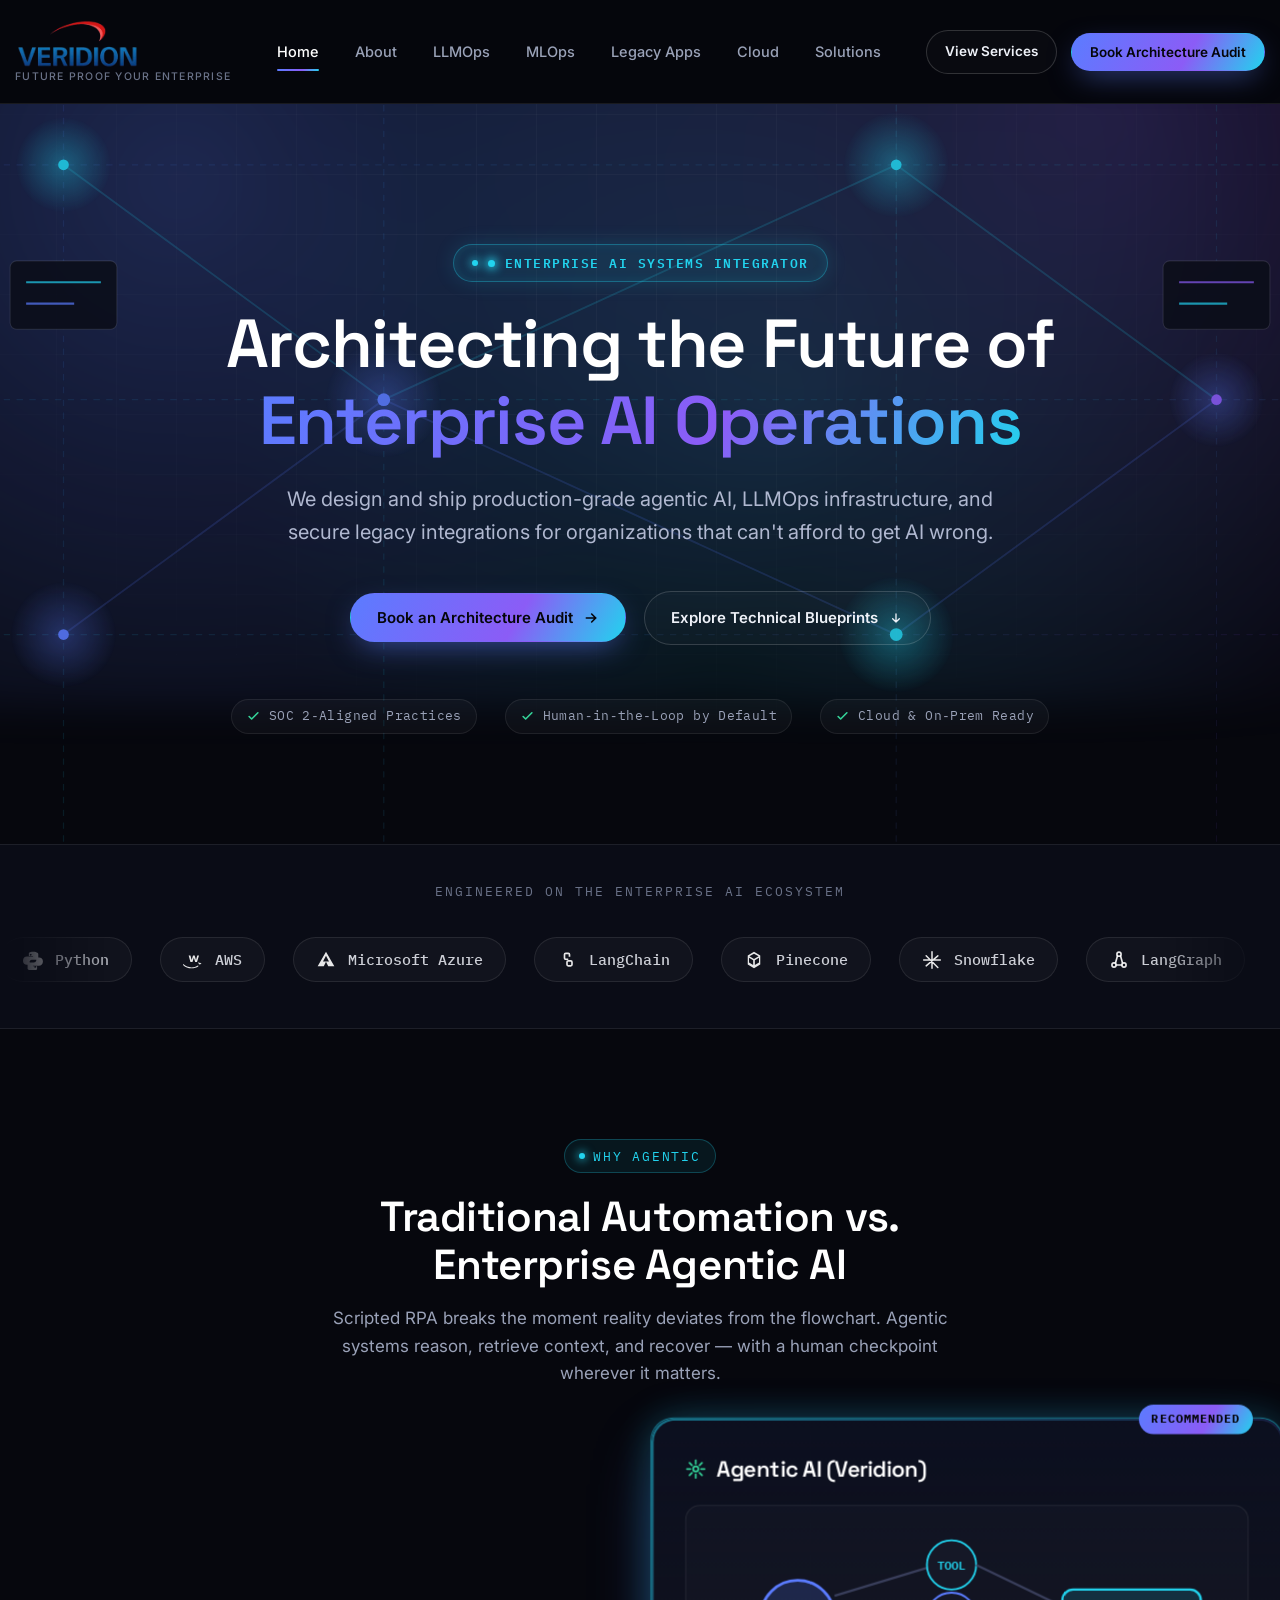
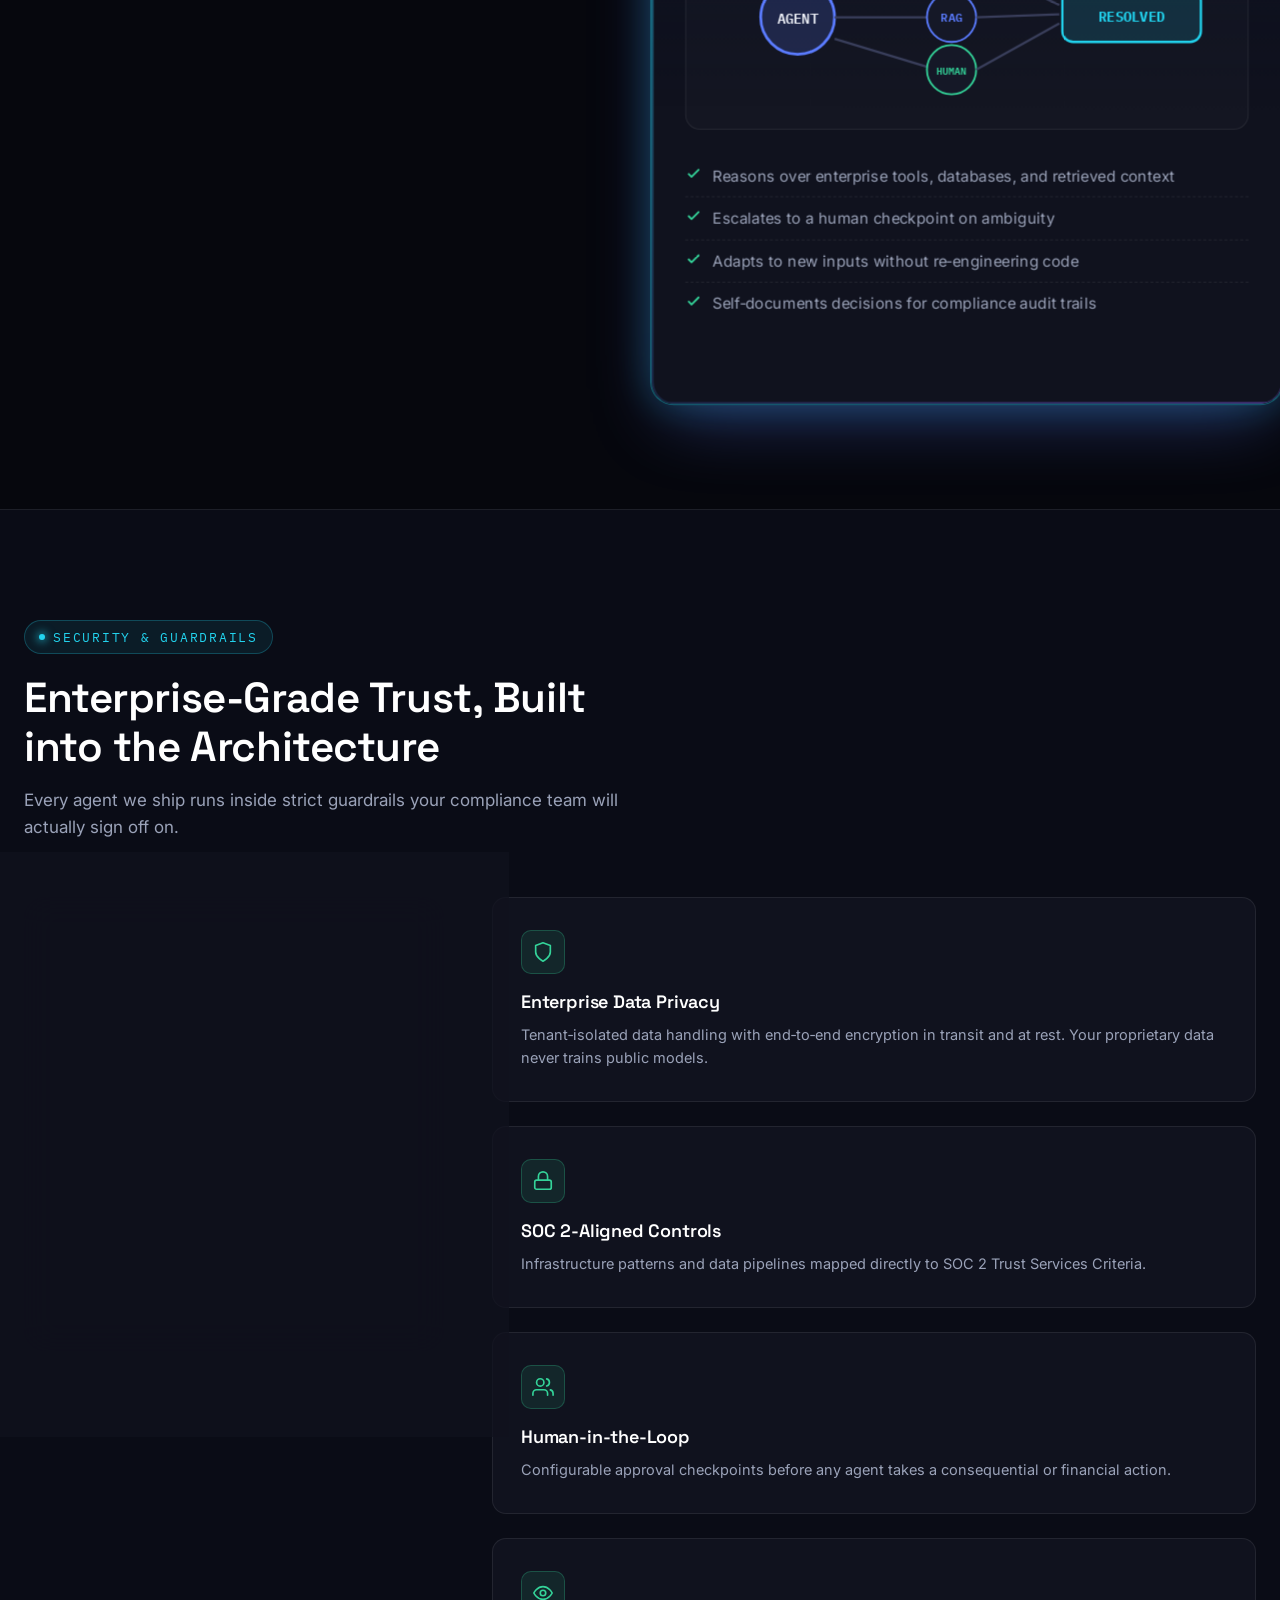
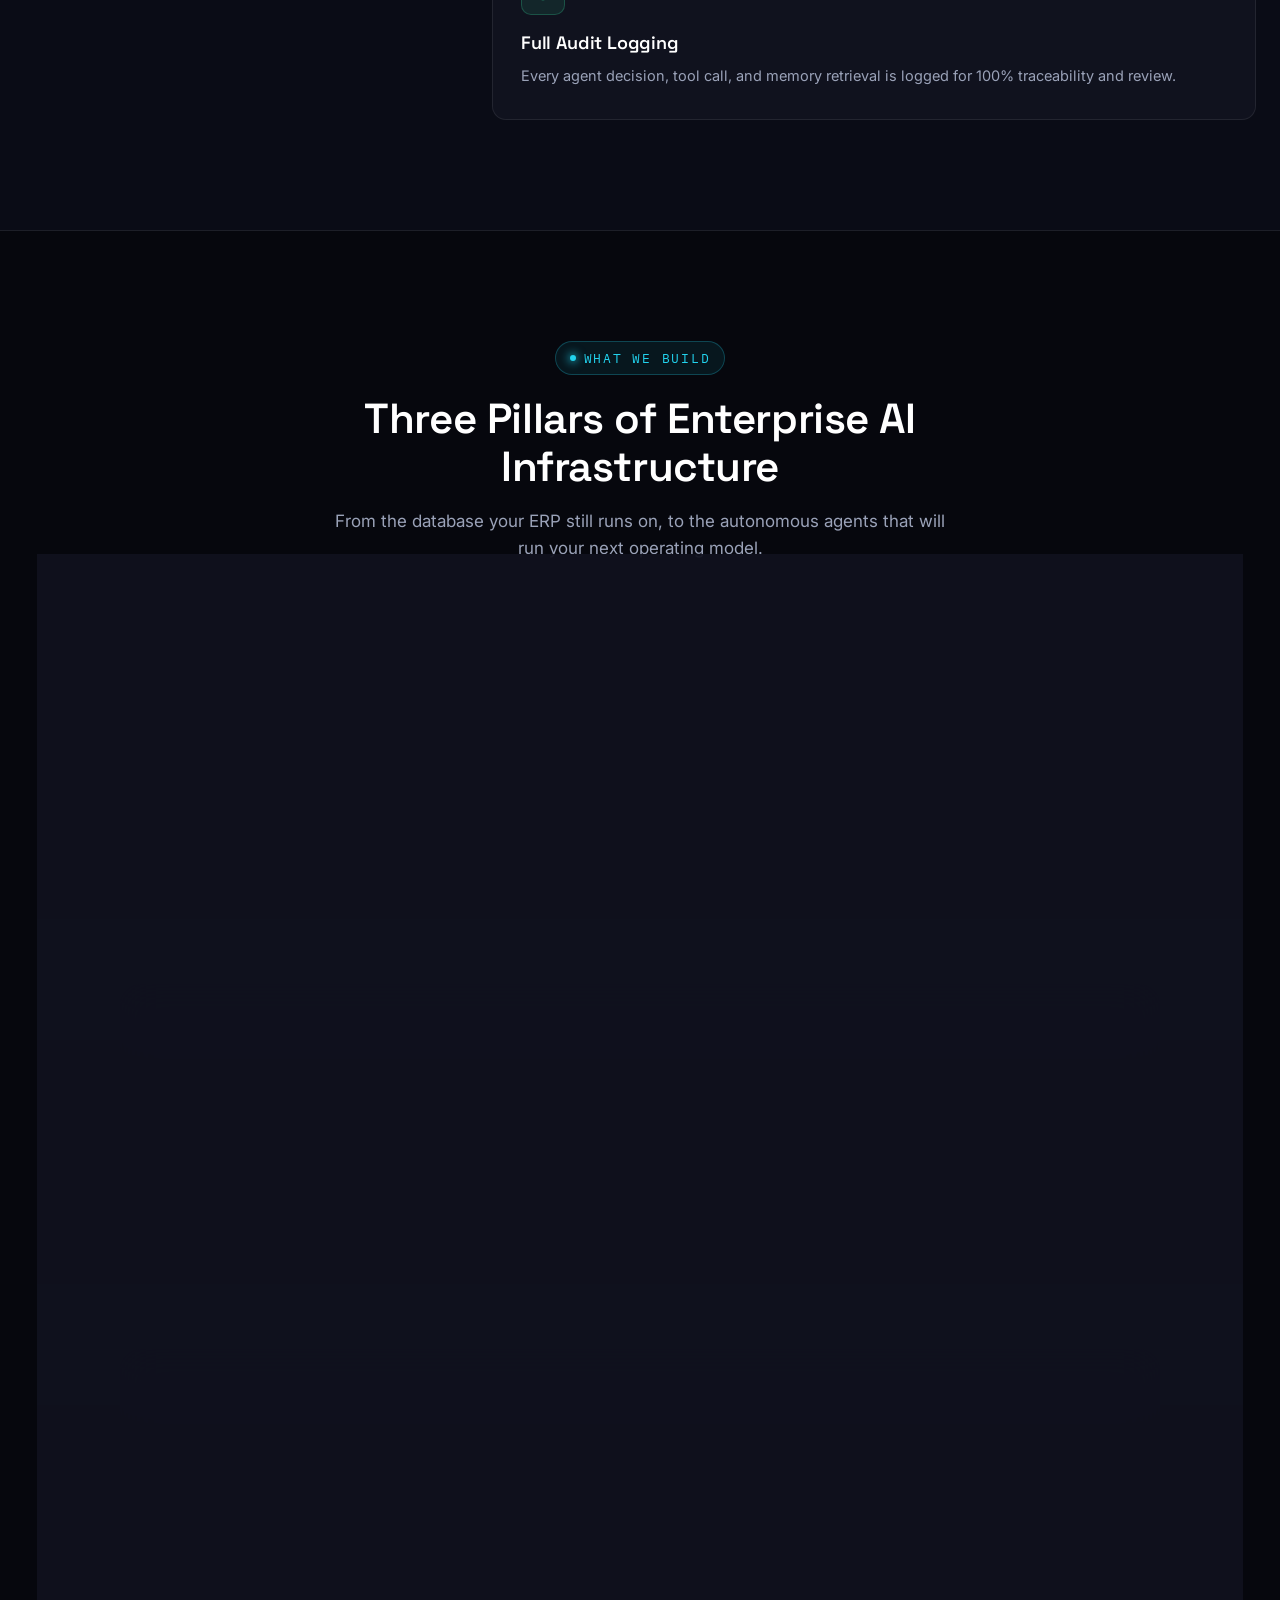
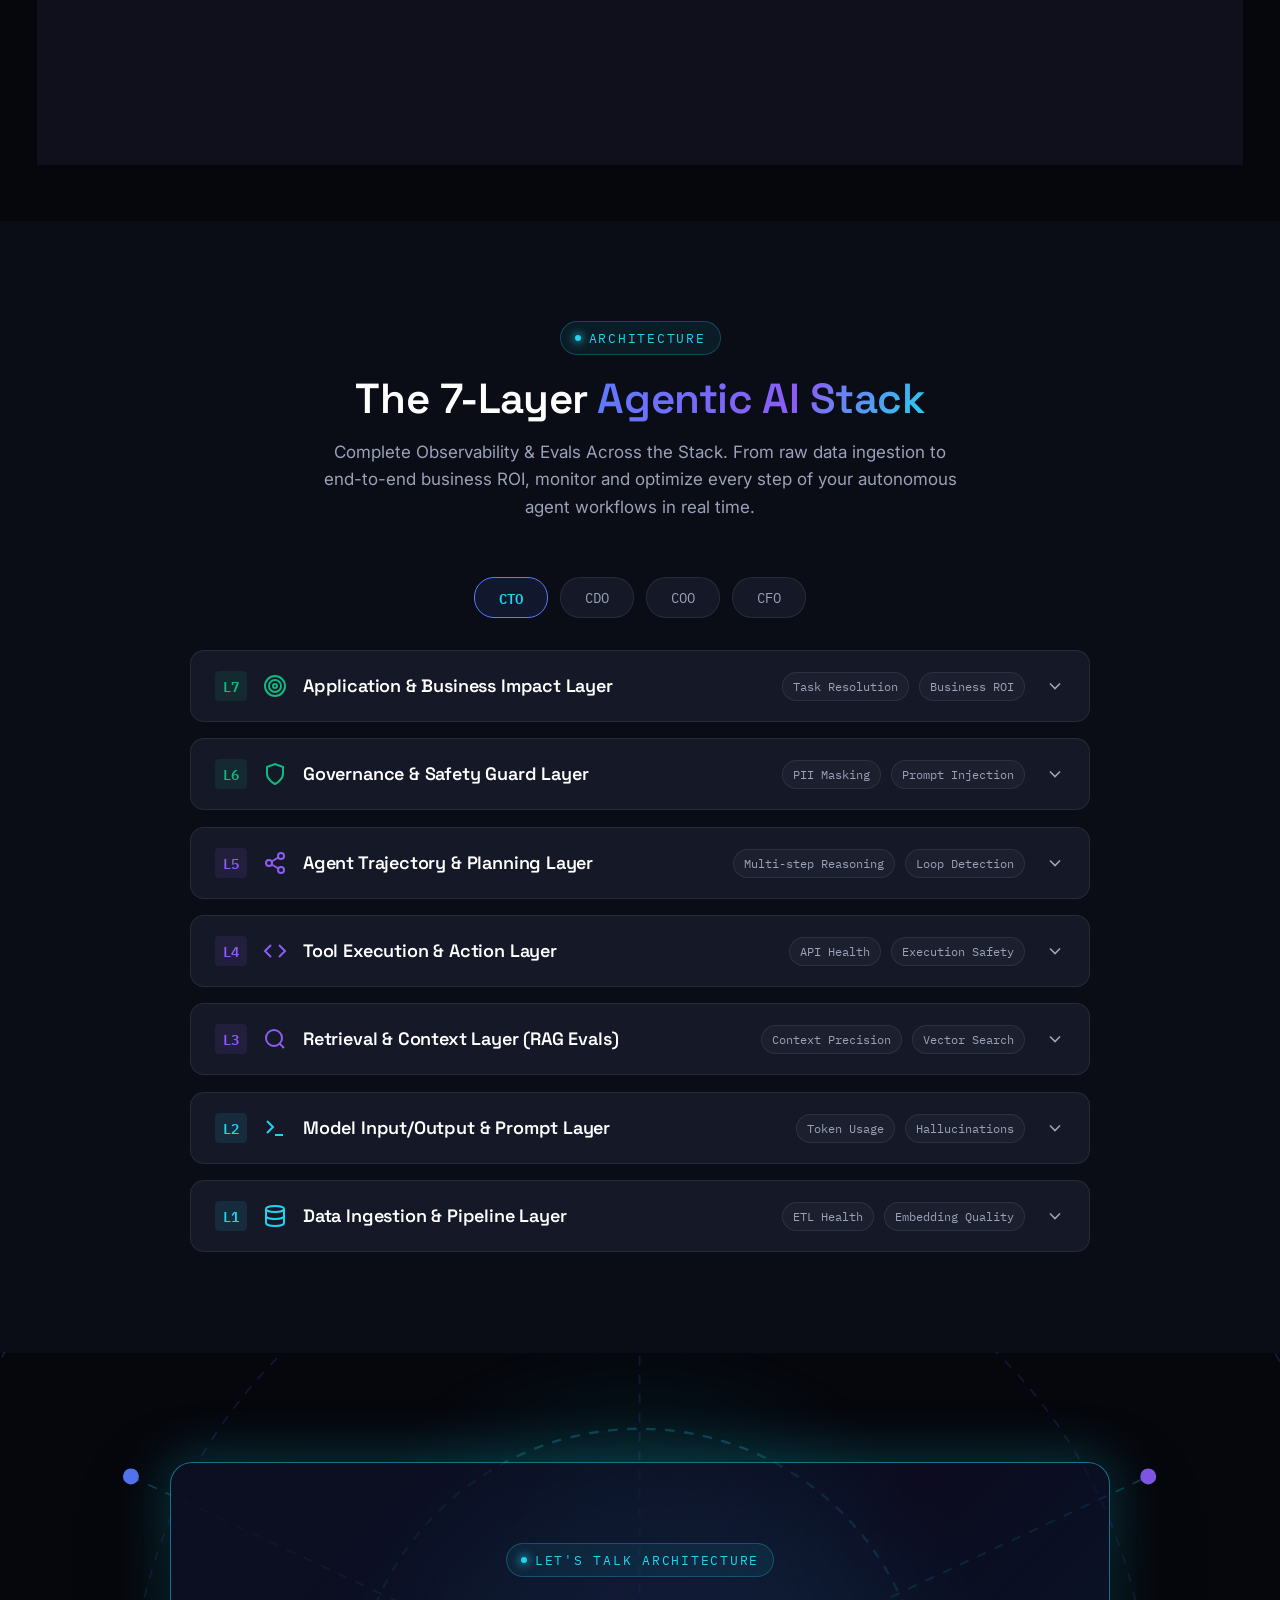
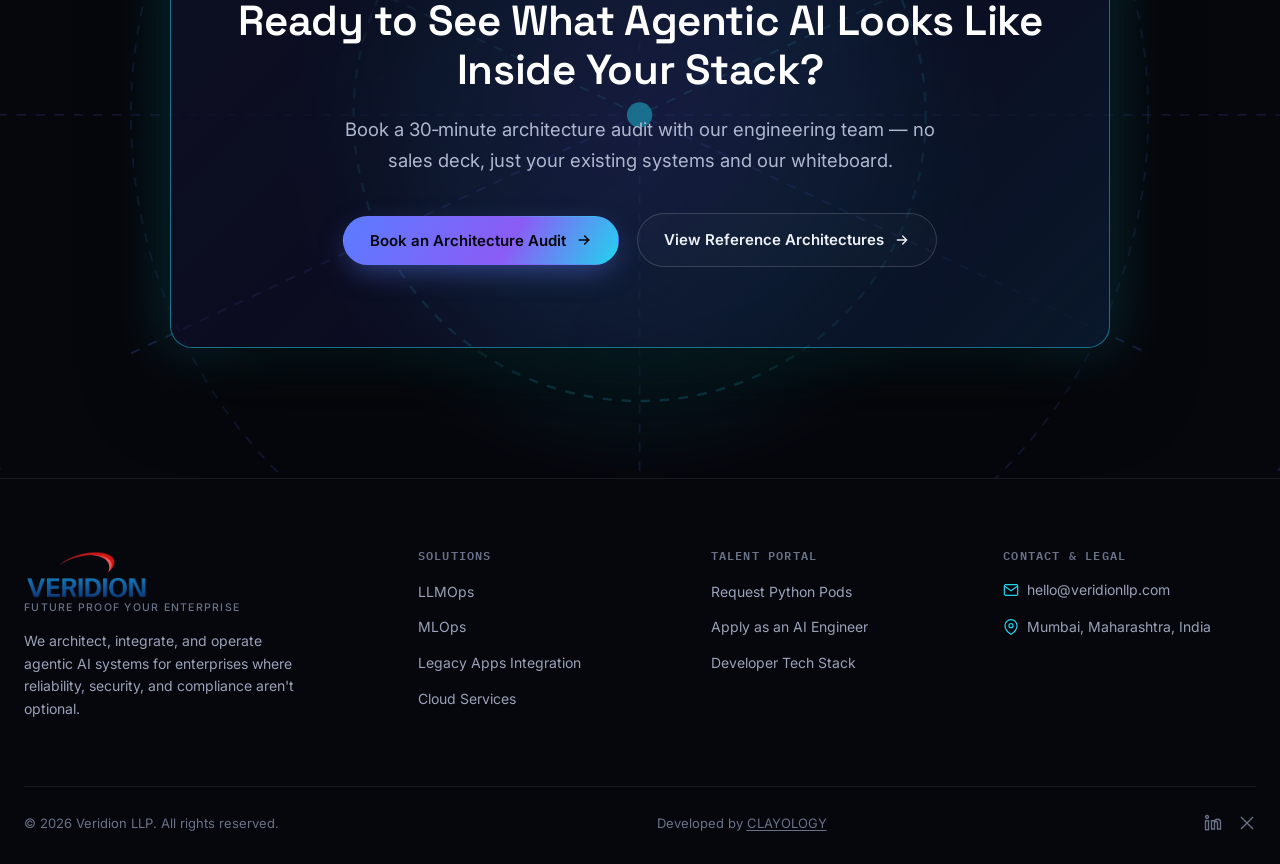
==== index.html @ 30c13dc9 "page add" ====
<!DOCTYPE html>
<html lang="en">

<head>
  <meta charset="UTF-8">
  <meta name="viewport" content="width=device-width, initial-scale=1.0">
  <title>Veridion LLP — Architecting the Future of Enterprise AI Operations</title>
  <meta name="description"
    content="Veridion LLP is an Enterprise AI Systems Integrator delivering agentic AI orchestration, LLMOps infrastructure, and secure legacy system integration for the enterprise.">
  <link rel="preconnect" href="https://fonts.googleapis.com">
  <link rel="preconnect" href="https://fonts.gstatic.com" crossorigin>
  <link
    href="https://fonts.googleapis.com/css2?family=Inter:wght@400;500;600;700;800&family=Space+Grotesk:wght@500;600;700&family=IBM+Plex+Mono:wght@400;500&display=swap"
    rel="stylesheet">
  <link rel="stylesheet" href="css/style.css">
</head>

<body>

  <!--  HEADER  -->
  <header class="site-header">
    <div class="container nav">
      <!-- <a href="index.html" class="brand">
        <img src="img/logoimg.png" alt="logo-chip">
      </a> -->
      <a href="index.html" class="brand">
        <span> <img src="img/logoimg.png" alt="logo-chip"><small>FUTURE PROOF YOUR ENTERPRISE</small></span>
      </a>
      <nav class="nav-links">
        <a href="index.html" class="active">Home</a>
        <a href="about.html">About</a>
        <a href="services.html#llmops">LLMOps</a>
        <a href="services.html#mlops">MLOps</a>
        <a href="services.html#legacy-integration">Legacy Apps</a>
        <a href="services.html#cloud-services">Cloud</a>
        <a href="solutions.html">Solutions</a>
      </nav>
      <div class="nav-cta">
        <a href="services.html" class="btn btn-ghost btn-sm">View Services</a>
        <button class="btn btn-primary btn-sm" data-open-booking>Book Architecture Audit</button>
      </div>
      <button class="nav-toggle" aria-label="Toggle navigation"><span></span><span></span><span></span></button>
    </div>
  </header>
  <!-- SECTION 1 — THE PARALLAX HERO -->
  <section class="hero" id="hero">
    <!-- Background Layer (Slow Scroll Speed - 0.2x): Enterprise infrastructure blueprint vector grid -->
    <div class="hero-parallax-bg" data-speed="0.2">
      <div class="hero-grid-pattern"></div>
      <svg class="hero-blueprint-svg" viewBox="0 0 1440 900" fill="none" xmlns="http://www.w3.org/2000/svg"
        preserveAspectRatio="xMidYMid slice">
        <defs>
          <radialGradient id="blueGlow" cx="50%" cy="50%" r="50%">
            <stop offset="0%" stop-color="#5b7cff" stop-opacity="0.35" />
            <stop offset="100%" stop-color="#5b7cff" stop-opacity="0" />
          </radialGradient>
          <radialGradient id="cyanGlow" cx="50%" cy="50%" r="50%">
            <stop offset="0%" stop-color="#22d3ee" stop-opacity="0.4" />
            <stop offset="100%" stop-color="#22d3ee" stop-opacity="0" />
          </radialGradient>
          <linearGradient id="gridLineGrad" x1="0%" y1="0%" x2="100%" y2="100%">
            <stop offset="0%" stop-color="rgba(91, 124, 255, 0.2)" />
            <stop offset="50%" stop-color="rgba(34, 211, 238, 0.2)" />
            <stop offset="100%" stop-color="rgba(139, 92, 246, 0.15)" />
          </linearGradient>
        </defs>

        <!-- Network Nodes & Enterprise Server Connections -->
        <g stroke="url(#gridLineGrad)" stroke-width="1.2" opacity="0.65">
          <!-- Blueprint Grid / Server Network Paths -->
          <path d="M100 160 H1340 M100 380 H1340 M100 600 H1340" stroke-dasharray="6 6" />
          <path d="M180 80 V820 M480 80 V820 M960 80 V820 M1260 80 V820" stroke-dasharray="6 6" />

          <path d="M180 160 L480 380 L960 160 L1260 380" stroke-width="1.8" stroke="rgba(34,211,238,0.3)" />
          <path d="M180 600 L480 380 L960 600 L1260 380" stroke-width="1.8" stroke="rgba(91,124,255,0.3)" />
        </g>

        <!-- Glowing Server Network Nodes -->
        <circle cx="180" cy="160" r="45" fill="url(#cyanGlow)" />
        <circle cx="180" cy="160" r="5" fill="#22d3ee" class="pulse-node" />
        <circle cx="480" cy="380" r="55" fill="url(#blueGlow)" />
        <circle cx="480" cy="380" r="6" fill="#5b7cff" class="pulse-node" />
        <circle cx="960" cy="160" r="50" fill="url(#cyanGlow)" />
        <circle cx="960" cy="160" r="5" fill="#22d3ee" class="pulse-node" />
        <circle cx="1260" cy="380" r="45" fill="url(#blueGlow)" />
        <circle cx="1260" cy="380" r="5" fill="#8b5cf6" class="pulse-node" />
        <circle cx="180" cy="600" r="50" fill="url(#blueGlow)" />
        <circle cx="180" cy="600" r="5" fill="#5b7cff" class="pulse-node" />
        <circle cx="960" cy="600" r="55" fill="url(#cyanGlow)" />
        <circle cx="960" cy="600" r="6" fill="#22d3ee" class="pulse-node" />

        <!-- Legacy Infrastructure Server Rack Vectors -->
        <g stroke="rgba(255,255,255,0.12)" stroke-width="1" fill="#0b0d18">
          <rect x="130" y="250" width="100" height="64" rx="6" />
          <line x1="145" y1="270" x2="215" y2="270" stroke="#22d3ee" stroke-width="2" opacity="0.8" />
          <line x1="145" y1="290" x2="190" y2="290" stroke="#5b7cff" stroke-width="2" opacity="0.8" />

          <rect x="1210" y="250" width="100" height="64" rx="6" />
          <line x1="1225" y1="270" x2="1295" y2="270" stroke="#8b5cf6" stroke-width="2" opacity="0.8" />
          <line x1="1225" y1="290" x2="1270" y2="290" stroke="#22d3ee" stroke-width="2" opacity="0.8" />
        </g>
      </svg>
    </div>

    <!-- Foreground Layer (Standard Scroll Speed - 1.0x): Crisp floating typography with glowing neon badges -->
    <div class="container hero-inner hero-parallax-fg">
      <div class="eyebrow hero-badge">
        <span class="badge-dot"></span>
        Enterprise AI Systems Integrator
      </div>
      <h1>Architecting the Future of <span class="text-gradient">Enterprise AI Operations</span></h1>
      <p class="hero-sub">We design and ship production-grade agentic AI, LLMOps infrastructure, and secure legacy
        integrations for organizations that can't afford to get AI wrong.</p>
      <div class="hero-actions">
        <button class="btn btn-primary" data-open-booking>
          Book an Architecture Audit
          <svg viewBox="0 0 24 24" fill="none" stroke="currentColor" stroke-width="2.4" stroke-linecap="round">
            <path d="M5 12h14M13 6l6 6-6 6" />
          </svg>
        </button>
        <a href="#blueprints" class="btn btn-ghost">
          Explore Technical Blueprints
          <svg viewBox="0 0 24 24" fill="none" stroke="currentColor" stroke-width="2" stroke-linecap="round"
            stroke-linejoin="round">
            <path d="M7 13l5 5 5-5M12 6v12" />
          </svg>
        </a>
      </div>
      <div class="hero-meta trust-badges">
        <span class="trust-badge">
          <svg viewBox="0 0 24 24" fill="none" stroke="currentColor" stroke-width="2.6" stroke-linecap="round"
            stroke-linejoin="round">
            <path d="M5 12l4 4L19 6" />
          </svg>
          SOC 2‑Aligned Practices
        </span>
        <span class="trust-badge">
          <svg viewBox="0 0 24 24" fill="none" stroke="currentColor" stroke-width="2.6" stroke-linecap="round"
            stroke-linejoin="round">
            <path d="M5 12l4 4L19 6" />
          </svg>
          Human‑in‑the‑Loop by Default
        </span>
        <span class="trust-badge">
          <svg viewBox="0 0 24 24" fill="none" stroke="currentColor" stroke-width="2.6" stroke-linecap="round"
            stroke-linejoin="round">
            <path d="M5 12l4 4L19 6" />
          </svg>
          Cloud &amp; On‑Prem Ready
        </span>
      </div>
    </div>
  </section>
  <!-- SECTION 2 — THE ENTERPRISE ECOSYSTEM TICKER -->
  <div class="marquee-wrap" id="ecosystem">
    <div class="container">
      <p class="marquee-label">Engineered on the Enterprise AI Ecosystem</p>
    </div>
    <div class="marquee">
      <div class="marquee-track">
        <div class="logo-chip">
          <svg viewBox="0 0 24 24" fill="currentColor" class="tech-icon">
            <path
              d="M12 2c-5.5 0-5 2.4-5 2.4V7.2h5.1v.7H5c-3.1 0-5 1.8-5 5 0 3.1 1.8 4.9 4.9 4.9h2.9v-2.7c0-3.3 2.9-3.3 2.9-3.3h5.2c1.7 0 2.4-.8 2.4-2.4V4.4S17.5 2 12 2zm-2.7 2.7c.6 0 1.1.5 1.1 1.1s-.5 1.1-1.1 1.1-1.1-.5-1.1-1.1.5-1.1 1.1-1.1zm9.6 4.4h-2.9v2.7c0 3.3-2.9 3.3-2.9 3.3h-5.2c-1.7 0-2.4.8-2.4 2.4v4.9s.9 2.4 6.4 2.4c5.5 0 5-2.4 5-2.4v-2.8h-5.1v-.7h7.1c3.1 0 5-1.8 5-5 0-3.1-1.8-4.8-4.9-4.8zm-4.2 12.5c-.6 0-1.1-.5-1.1-1.1s.5-1.1 1.1-1.1 1.1.5 1.1 1.1-.5 1.1-1.1 1.1z" />
          </svg>
          <span>Python</span>
        </div>

        <div class="logo-chip">
          <svg viewBox="0 0 24 24" fill="currentColor" class="tech-icon">
            <path
              d="M18.7 19.5c-2.3 1.7-5.5 2.5-8.4 2.5-4.1 0-7.8-1.5-10.3-4.1-.2-.2-.2-.5 0-.7.2-.2.5-.2.7 0 2.3 2.3 5.7 3.7 9.6 3.7 2.6 0 5.5-.7 7.6-2.2.3-.2.6.1.4.4v.4zM20.2 17.6c-.3-.4-1.9-1.9-2.1-2.1-.2-.2-.1-.5.1-.4 1 .5 3.3.4 3.6.4.3 0 .4.3.2.5-.5.7-1.4 1.3-1.8 1.6zM6.8 6.5h2.1l1.5 5.5 1.6-5.5h2l1.6 5.5 1.5-5.5h2.1l-2.4 8h-2.2l-1.6-5.2-1.6 5.2H8.9L6.8 6.5z" />
          </svg>
          <span>AWS</span>
        </div>

        <div class="logo-chip">
          <svg viewBox="0 0 24 24" fill="currentColor" class="tech-icon">
            <path d="M12 2L2 19.5h7.3L12 14.2l2.7 5.3H22L12 2zm0 4.8l3.6 7h-7.2l3.6-7z" />
          </svg>
          <span>Microsoft Azure</span>
        </div>

        <div class="logo-chip">
          <svg viewBox="0 0 24 24" fill="currentColor" class="tech-icon">
            <path
              d="M10.5 3a2.5 2.5 0 00-2.5 2.5v4.1c0 1.38 1.12 2.5 2.5 2.5h3v-2h-3a.5.5 0 01-.5-.5V5.5a.5.5 0 01.5-.5h3a.5.5 0 01.5.5V8h2V5.5A2.5 2.5 0 0013.5 3h-3zm3 9a2.5 2.5 0 00-2.5 2.5V16h2v-1.5a.5.5 0 01.5-.5h3a.5.5 0 01.5.5v2.9a.5.5 0 01-.5.5h-3a.5.5 0 01-.5-.5V16h-2v1.5a2.5 2.5 0 002.5 2.5h3a2.5 2.5 0 002.5-2.5v-2.9a2.5 2.5 0 00-2.5-2.5h-3z" />
          </svg>
          <span>LangChain</span>
        </div>

        <div class="logo-chip">
          <svg viewBox="0 0 24 24" fill="currentColor" class="tech-icon">
            <path
              d="M12 2L4.5 6.5v11L12 22l7.5-4.5v-11L12 2zm0 2.4l5.5 3.2-5.5 3.3-5.5-3.3 5.5-3.2zm-6 4.8l5 3v5.8l-5-3v-5.8zm7 8.8v-5.8l5-3v5.8l-5 3z" />
          </svg>
          <span>Pinecone</span>
        </div>

        <div class="logo-chip">
          <svg viewBox="0 0 24 24" fill="none" stroke="currentColor" stroke-width="1.8" stroke-linecap="round"
            stroke-linejoin="round" class="tech-icon">
            <path d="M12 2v20m-7-15l14 14m0-14L5 19M2 12h20" />
          </svg>
          <span>Snowflake</span>
        </div>

        <div class="logo-chip">
          <svg viewBox="0 0 24 24" fill="none" stroke="currentColor" stroke-width="2" stroke-linecap="round"
            stroke-linejoin="round" class="tech-icon">
            <circle cx="12" cy="5" r="2.5" />
            <circle cx="6" cy="18" r="2.5" />
            <circle cx="18" cy="18" r="2.5" />
            <path d="M10.2 7l-2.4 8.5M13.8 7l2.4 8.5M8.5 18h7" />
          </svg>
          <span>LangGraph</span>
        </div>

        <div class="logo-chip">
          <svg viewBox="0 0 24 24" fill="currentColor" class="tech-icon">
            <path
              d="M12 2L3 7v10l9 5 9-5V7l-9-5zm0 2.2l6.5 3.6-6.5 3.6-6.5-3.6L12 4.2zM5 8.9l6 3.3v6.9l-6-3.3V8.9zm14 6.9l-6 3.3v-6.9l6-3.3v6.9z" />
          </svg>
          <span>CrewAI</span>
        </div>

        <div class="logo-chip">
          <svg viewBox="0 0 24 24" fill="currentColor" class="tech-icon">
            <path
              d="M12 2L2 7.5v9L12 22l10-5.5v-9L12 2zm0 3.2l6.6 3.6L12 12.4 5.4 8.8 12 5.2zm-7.6 5.5l6.6 3.6v6.5l-6.6-3.6v-6.5zm15.2 6.5l-6.6 3.6v-6.5l6.6-3.6v6.5z" />
          </svg>
          <span>Qdrant</span>
        </div>
      </div>
    </div>
  </div>
  <!-- SECTION 3 — WHY AGENTIC (TRADITIONAL AUTOMATION VS ENTERPRISE AGENTIC AI) -->
  <section id="value-prop" class="split-reveal-section">
    <div class="container">
      <div class="section-head center" style="margin-left:auto;margin-right:auto;">
        <div class="eyebrow" style="margin-left:auto;margin-right:auto;">Why Agentic</div>
        <h2>Traditional Automation vs. Enterprise Agentic AI</h2>
        <p>Scripted RPA breaks the moment reality deviates from the flowchart. Agentic systems reason, retrieve context,
          and recover — with a human checkpoint wherever it matters.</p>
      </div>

      <div class="compare-grid split-reveal-grid">
        <!-- Traditional Automation (Dim / Background Layer) -->
        <div class="compare-card is-legacy split-card-left">
          <div class="card-status-pill">Rigid &amp; Fragile</div>
          <h3>
            <svg viewBox="0 0 24 24" fill="none" stroke="currentColor" stroke-width="2" stroke-linecap="round"
              stroke-linejoin="round" width="20" height="20">
              <rect x="3" y="3" width="7" height="7" rx="1" />
              <rect x="14" y="3" width="7" height="7" rx="1" />
              <rect x="14" y="14" width="7" height="7" rx="1" />
              <rect x="3" y="14" width="7" height="7" rx="1" />
            </svg>
            Traditional Automation
          </h3>
          <div class="compare-diagram">
            <svg viewBox="0 0 340 120" width="100%">
              <rect x="10" y="46" width="70" height="28" rx="6" fill="#151827" stroke="#2a2e40" />
              <text x="45" y="64" text-anchor="middle" fill="#9aa2b8" font-size="10"
                font-family="IBM Plex Mono, monospace">TRIGGER</text>
              <line x1="80" y1="60" x2="130" y2="60" stroke="#2a2e40" stroke-width="2" />
              <polygon points="130,60 122,55 122,65" fill="#2a2e40" />
              <rect x="132" y="46" width="76" height="28" rx="6" fill="#151827" stroke="#2a2e40" />
              <text x="170" y="64" text-anchor="middle" fill="#9aa2b8" font-size="10"
                font-family="IBM Plex Mono, monospace">FIXED RULE</text>
              <line x1="208" y1="60" x2="258" y2="60" stroke="#2a2e40" stroke-width="2" />
              <polygon points="258,60 250,55 250,65" fill="#2a2e40" />
              <rect x="260" y="46" width="70" height="28" rx="6" fill="#151827" stroke="#2a2e40" />
              <text x="295" y="64" text-anchor="middle" fill="#9aa2b8" font-size="10"
                font-family="IBM Plex Mono, monospace">OUTPUT</text>
              <text x="170" y="30" text-anchor="middle" fill="#ef4444" font-size="9"
                font-family="IBM Plex Mono, monospace">breaks on any deviation →</text>
            </svg>
          </div>
          <ul class="compare-list">
            <li><svg viewBox="0 0 24 24" fill="none" stroke="currentColor" stroke-width="2.4" stroke-linecap="round">
                <path d="M18 6L6 18M6 6l12 12" />
              </svg>Linear, rule‑based execution only</li>
            <li><svg viewBox="0 0 24 24" fill="none" stroke="currentColor" stroke-width="2.4" stroke-linecap="round">
                <path d="M18 6L6 18M6 6l12 12" />
              </svg>Fails silently on edge cases</li>
            <li><svg viewBox="0 0 24 24" fill="none" stroke="currentColor" stroke-width="2.4" stroke-linecap="round">
                <path d="M18 6L6 18M6 6l12 12" />
              </svg>No contextual reasoning or memory</li>
            <li><svg viewBox="0 0 24 24" fill="none" stroke="currentColor" stroke-width="2.4" stroke-linecap="round">
                <path d="M18 6L6 18M6 6l12 12" />
              </svg>Expensive to re‑script for every operational change</li>
          </ul>
        </div>

        <!-- Agentic AI (Highlighted / Foreground Layer) -->
        <div class="compare-card is-agentic split-card-right">
          <div class="glowing-border-beam"></div>
          <h3>
            <svg viewBox="0 0 24 24" fill="none" stroke="currentColor" stroke-width="2" stroke-linecap="round"
              stroke-linejoin="round" width="20" height="20">
              <circle cx="12" cy="12" r="3" />
              <path
                d="M12 2v4M12 18v4M4.9 4.9l2.8 2.8M16.3 16.3l2.8 2.8M2 12h4M18 12h4M4.9 19.1l2.8-2.8M16.3 7.7l2.8-2.8" />
            </svg>
            Agentic AI (Veridion)
          </h3>
          <div class="compare-diagram">
            <svg viewBox="0 0 340 120" width="100%">
              <circle cx="60" cy="60" r="24" fill="rgba(91,124,255,0.18)" stroke="#5b7cff" stroke-width="1.8" />
              <text x="60" y="64" text-anchor="middle" fill="#eef1f8" font-size="9"
                font-family="IBM Plex Mono, monospace" font-weight="600">AGENT</text>
              <line x1="84" y1="46" x2="150" y2="26" stroke="#3a3f5c" stroke-width="1.5" />
              <line x1="84" y1="60" x2="150" y2="60" stroke="#3a3f5c" stroke-width="1.5" />
              <line x1="84" y1="74" x2="150" y2="94" stroke="#3a3f5c" stroke-width="1.5" />
              <circle cx="160" cy="26" r="16" fill="#151827" stroke="#22d3ee" stroke-width="1.2" />
              <text x="160" y="29" text-anchor="middle" fill="#22d3ee" font-size="7.5"
                font-family="IBM Plex Mono, monospace" font-weight="600">TOOL</text>
              <circle cx="160" cy="60" r="16" fill="#151827" stroke="#5b7cff" stroke-width="1.2" />
              <text x="160" y="63" text-anchor="middle" fill="#5b7cff" font-size="7.5"
                font-family="IBM Plex Mono, monospace" font-weight="600">RAG</text>
              <circle cx="160" cy="94" r="16" fill="#151827" stroke="#34d399" stroke-width="1.2" />
              <text x="160" y="97" text-anchor="middle" fill="#34d399" font-size="6.5"
                font-family="IBM Plex Mono, monospace" font-weight="600">HUMAN</text>
              <line x1="176" y1="26" x2="230" y2="52" stroke="#3a3f5c" stroke-width="1.5" />
              <line x1="176" y1="60" x2="230" y2="58" stroke="#3a3f5c" stroke-width="1.5" />
              <line x1="176" y1="94" x2="230" y2="64" stroke="#3a3f5c" stroke-width="1.5" />
              <rect x="232" y="42" width="90" height="34" rx="7" fill="rgba(34,211,238,0.14)" stroke="#22d3ee"
                stroke-width="1.5" />
              <text x="277" y="63" text-anchor="middle" fill="#22d3ee" font-size="9"
                font-family="IBM Plex Mono, monospace" font-weight="700">RESOLVED</text>
            </svg>
          </div>
          <ul class="compare-list">
            <li><svg viewBox="0 0 24 24" fill="none" stroke="currentColor" stroke-width="2.6" stroke-linecap="round"
                stroke-linejoin="round">
                <path d="M5 12l4 4L19 6" />
              </svg>Reasons over enterprise tools, databases, and retrieved context</li>
            <li><svg viewBox="0 0 24 24" fill="none" stroke="currentColor" stroke-width="2.6" stroke-linecap="round"
                stroke-linejoin="round">
                <path d="M5 12l4 4L19 6" />
              </svg>Escalates to a human checkpoint on ambiguity</li>
            <li><svg viewBox="0 0 24 24" fill="none" stroke="currentColor" stroke-width="2.6" stroke-linecap="round"
                stroke-linejoin="round">
                <path d="M5 12l4 4L19 6" />
              </svg>Adapts to new inputs without re‑engineering code</li>
            <li><svg viewBox="0 0 24 24" fill="none" stroke="currentColor" stroke-width="2.6" stroke-linecap="round"
                stroke-linejoin="round">
                <path d="M5 12l4 4L19 6" />
              </svg>Self‑documents decisions for compliance audit trails</li>
          </ul>
        </div>
      </div>
    </div>
  </section>

  <!-- SECTION 4 — SECURITY & GUARDRAILS (THE TRUST ENGINE) -->
  <section class="security-section" id="blueprints">
    <div class="container">
      <div class="section-head">
        <div class="eyebrow">Security &amp; Guardrails</div>
        <h2>Enterprise‑Grade Trust, Built into the Architecture</h2>
        <p>Every agent we ship runs inside strict guardrails your compliance team will actually sign off on.</p>
      </div>

      <div class="sticky-security-layout">
        <!-- Sticky Glassmorphism Shield Graphic (Left Column) -->
        <div class="sticky-graphic-col">
          <div class="sticky-shield-card">
            <div class="shield-glass-header">
              <span class="shield-dot"></span>
              <span class="shield-title">VERIDION TRUST ENGINE</span>
              <span class="shield-badge">ACTIVE</span>
            </div>

            <div class="shield-svg-wrapper">
              <svg viewBox="0 0 320 270" fill="none" xmlns="http://www.w3.org/2000/svg" class="trust-shield-svg">
                <defs>
                  <radialGradient id="shieldGlowGrad" cx="50%" cy="50%" r="50%">
                    <stop offset="0%" stop-color="#34d399" stop-opacity="0.35" />
                    <stop offset="100%" stop-color="#34d399" stop-opacity="0" />
                  </radialGradient>
                  <linearGradient id="shieldBorderGrad" x1="0%" y1="0%" x2="100%" y2="100%">
                    <stop offset="0%" stop-color="#34d399" />
                    <stop offset="50%" stop-color="#22d3ee" />
                    <stop offset="100%" stop-color="#5b7cff" />
                  </linearGradient>
                </defs>

                <!-- Outer Glowing Shield Contour -->
                <path d="M160 20 L270 65 V150 C270 215 160 255 160 255 C160 255 50 215 50 150 V65 L160 20 Z"
                  fill="rgba(16, 18, 30, 0.85)" stroke="url(#shieldBorderGrad)" stroke-width="2.5" />
                <circle cx="160" cy="135" r="65" fill="url(#shieldGlowGrad)" />

                <!-- Inner Architecture Nodes -->
                <path d="M160 65 V205 M100 110 H220 M100 165 H220" stroke="rgba(255,255,255,0.15)" stroke-width="1.5"
                  stroke-dasharray="4 4" />

                <!-- Center Core Checkmark Node -->
                <circle cx="160" cy="135" r="28" fill="#151827" stroke="#34d399" stroke-width="2" />
                <path d="M152 135 L158 141 L170 129" stroke="#34d399" stroke-width="2.5" stroke-linecap="round"
                  stroke-linejoin="round" />

                <!-- Perimeter Security Checks -->
                <circle cx="100" cy="110" r="6" fill="#22d3ee" class="pulse-node" />
                <circle cx="220" cy="110" r="6" fill="#34d399" class="pulse-node" />
                <circle cx="100" cy="165" r="6" fill="#5b7cff" class="pulse-node" />
                <circle cx="220" cy="165" r="6" fill="#34d399" class="pulse-node" />
              </svg>
            </div>

            <div class="shield-metrics">
              <div class="metric-item">
                <span class="metric-val">100%</span>
                <span class="metric-lbl">Audited</span>
              </div>
              <div class="metric-divider"></div>
              <div class="metric-item">
                <span class="metric-val">Zero</span>
                <span class="metric-lbl">Data Leakage</span>
              </div>
            </div>
          </div>
        </div>

        <!-- 4 Security Cards (Right Column - Scrolls Past Left Sticky Panel) -->
        <div class="security-cards-col">
          <div class="security-card">
            <div class="card-icon-wrap">
              <svg viewBox="0 0 24 24" fill="none" stroke="currentColor" stroke-width="1.8" stroke-linecap="round"
                stroke-linejoin="round">
                <path d="M12 22s8-4 8-10V5l-8-3-8 3v7c0 6 8 10 8 10z" />
              </svg>
            </div>
            <h4>Enterprise Data Privacy</h4>
            <p>Tenant‑isolated data handling with end‑to‑end encryption in transit and at rest. Your proprietary data
              never trains public models.</p>
          </div>

          <div class="security-card">
            <div class="card-icon-wrap">
              <svg viewBox="0 0 24 24" fill="none" stroke="currentColor" stroke-width="1.8" stroke-linecap="round"
                stroke-linejoin="round">
                <rect x="3" y="11" width="18" height="10" rx="2" />
                <path d="M7 11V7a5 5 0 0 1 10 0v4" />
              </svg>
            </div>
            <h4>SOC 2‑Aligned Controls</h4>
            <p>Infrastructure patterns and data pipelines mapped directly to SOC 2 Trust Services Criteria.</p>
          </div>

          <div class="security-card">
            <div class="card-icon-wrap">
              <svg viewBox="0 0 24 24" fill="none" stroke="currentColor" stroke-width="1.8" stroke-linecap="round"
                stroke-linejoin="round">
                <path d="M17 21v-2a4 4 0 0 0-4-4H5a4 4 0 0 0-4 4v2" />
                <circle cx="9" cy="7" r="4" />
                <path d="M23 21v-2a4 4 0 0 0-3-3.87M16 3.13a4 4 0 0 1 0 7.75" />
              </svg>
            </div>
            <h4>Human‑in‑the‑Loop</h4>
            <p>Configurable approval checkpoints before any agent takes a consequential or financial action.</p>
          </div>

          <div class="security-card">
            <div class="card-icon-wrap">
              <svg viewBox="0 0 24 24" fill="none" stroke="currentColor" stroke-width="1.8" stroke-linecap="round"
                stroke-linejoin="round">
                <circle cx="12" cy="12" r="3" />
                <path d="M2 12s3.5-7 10-7 10 7 10 7-3.5 7-10 7-10-7-10-7z" />
              </svg>
            </div>
            <h4>Full Audit Logging</h4>
            <p>Every agent decision, tool call, and memory retrieval is logged for 100% traceability and review.</p>
          </div>
        </div>
      </div>
    </div>
  </section>
  <!-- SECTION 5 — WHAT WE BUILD (THE 3 PILLARS) -->
  <section id="solutions" class="vertical-stack-section">
    <div class="container">
      <div class="section-head center">
        <div class="eyebrow">What We Build</div>
        <h2>Three Pillars of Enterprise AI Infrastructure</h2>
        <p>From the database your ERP still runs on, to the autonomous agents that will run your next operating model.
        </p>
      </div>

      <div class="vertical-stack-wrapper">
        <!-- Pillar 1 -->
        <div class="stack-pillar-card pillar-1" style="--stack-index: 1;">
          <div class="pillar-content-grid">
            <div class="pillar-meta">
              <span class="pillar-number">PILLAR 01</span>
              <div class="pillar-icon-box">
                <svg viewBox="0 0 24 24" fill="none" stroke="currentColor" stroke-width="1.8" stroke-linecap="round"
                  stroke-linejoin="round">
                  <ellipse cx="12" cy="5" rx="8" ry="3" />
                  <path d="M4 5v6c0 1.7 3.6 3 8 3s8-1.3 8-3V5" />
                  <path d="M4 11v6c0 1.7 3.6 3 8 3s8-1.3 8-3v-6" />
                </svg>
              </div>
            </div>

            <div class="pillar-body">
              <h3>Legacy Integrations &amp; Middleware</h3>
              <p>Custom Python middleware and RESTful API layers that connect agentic systems securely to legacy SQL,
                SAP, and Oracle environments without disrupting live operations.</p>

              <div class="pillar-tags">
                <span class="tag">Python</span>
                <span class="tag">SQL</span>
                <span class="tag">SAP</span>
                <span class="tag">Oracle</span>
                <span class="tag">REST APIs</span>
                <span class="tag">FastAPI</span>
              </div>

              <a href="services.html#legacy-integration" class="btn btn-primary btn-sm pillar-btn">
                View Integration Blueprint
                <svg viewBox="0 0 24 24" fill="none" stroke="currentColor" stroke-width="2.4" stroke-linecap="round">
                  <path d="M5 12h14M13 6l6 6-6 6" />
                </svg>
              </a>
            </div>
          </div>
        </div>

        <!-- Pillar 2 -->
        <div class="stack-pillar-card pillar-2" style="--stack-index: 2;">
          <div class="pillar-content-grid">
            <div class="pillar-meta">
              <span class="pillar-number">PILLAR 02</span>
              <div class="pillar-icon-box">
                <svg viewBox="0 0 24 24" fill="none" stroke="currentColor" stroke-width="1.8" stroke-linecap="round"
                  stroke-linejoin="round">
                  <rect x="4" y="4" width="6" height="6" rx="1" />
                  <rect x="14" y="4" width="6" height="6" rx="1" />
                  <rect x="4" y="14" width="6" height="6" rx="1" />
                  <rect x="14" y="14" width="6" height="6" rx="1" />
                  <path d="M10 7h4M7 10v4M17 10v4M10 17h4" />
                </svg>
              </div>
            </div>

            <div class="pillar-body">
              <h3>Enterprise LLMOps Infrastructure</h3>
              <p>Vector database integration, RAG pipelines, evaluation harnesses, and fine‑tuning workflows engineered
                for production reliability, not just demos.</p>

              <div class="pillar-tags">
                <span class="tag">Pinecone</span>
                <span class="tag">Qdrant</span>
                <span class="tag">RAG</span>
                <span class="tag">Evals</span>
                <span class="tag">LangChain</span>
                <span class="tag">Docker</span>
              </div>

              <a href="services.html#llmops" class="btn btn-primary btn-sm pillar-btn">
                View LLMOps Blueprint
                <svg viewBox="0 0 24 24" fill="none" stroke="currentColor" stroke-width="2.4" stroke-linecap="round">
                  <path d="M5 12h14M13 6l6 6-6 6" />
                </svg>
              </a>
            </div>
          </div>
        </div>

        <!-- Pillar 3 -->
        <div class="stack-pillar-card pillar-3" style="--stack-index: 3;">
          <div class="pillar-content-grid">
            <div class="pillar-meta">
              <span class="pillar-number">PILLAR 03</span>
              <div class="pillar-icon-box">
                <svg viewBox="0 0 24 24" fill="none" stroke="currentColor" stroke-width="1.8" stroke-linecap="round"
                  stroke-linejoin="round">
                  <path d="M16 21v-2a4 4 0 0 0-4-4H6a4 4 0 0 0-4 4v2" />
                  <circle cx="9" cy="7" r="4" />
                  <path d="M22 21v-2a4 4 0 0 0-3-3.87" />
                  <path d="M16 3.13a4 4 0 0 1 0 7.75" />
                </svg>
              </div>
            </div>

            <div class="pillar-body">
              <h3>Dedicated Python &amp; AI Engineering Pods</h3>
              <p>Pre‑vetted, senior Python engineers, MLOps specialists, and AI solution architects who embed directly
                into your existing teams to accelerate delivery without a lengthy ramp‑up.</p>

              <div class="pillar-tags">
                <span class="tag">Agentic Python</span>
                <span class="tag">MLOps</span>
                <span class="tag">AI Solution Architects</span>
                <span class="tag">PyTorch</span>
              </div>

              <button class="btn btn-primary btn-sm pillar-btn" data-open-booking>
                Request Developer Squad
                <svg viewBox="0 0 24 24" fill="none" stroke="currentColor" stroke-width="2.4" stroke-linecap="round">
                  <path d="M5 12h14M13 6l6 6-6 6" />
                </svg>
              </button>
            </div>
          </div>
        </div>
      </div>
    </div>
  </section>

  <!-- SECTION 5.5 — THE 7-LAYER STACK -->
  <section id="ai-stack" class="stack-section reveal-on-scroll" style="background:var(--bg-alt); padding:100px 0;">
    <div class="container">
      <div class="section-head center">
        <div class="eyebrow" style="margin-left:auto;margin-right:auto;">Architecture</div>
        <h2>The 7-Layer <span class="text-gradient">Agentic AI Stack</span></h2>
        <p>Complete Observability &amp; Evals Across the Stack. From raw data ingestion to end-to-end business ROI,
          monitor and optimize every step of your autonomous agent workflows in real time.</p>
      </div>

      <div class="role-switcher-tabs reveal-on-scroll">
        <button class="role-tab active" data-role="cto">CTO</button>
        <button class="role-tab" data-role="cdo">CDO</button>
        <button class="role-tab" data-role="coo">COO</button>
        <button class="role-tab" data-role="cfo">CFO</button>
      </div>

      <div class="ai-stack-accordion">

        <!-- Layer 7 -->
        <div class="stack-layer tier-control reveal-on-scroll reveal-delay-1">
          <div class="layer-header" onclick="this.parentElement.classList.toggle('active')">
            <div class="layer-title-wrap">
              <span class="layer-num">L7</span>
              <svg viewBox="0 0 24 24" fill="none" stroke="currentColor" stroke-width="2" class="layer-icon">
                <circle cx="12" cy="12" r="10" />
                <circle cx="12" cy="12" r="6" />
                <circle cx="12" cy="12" r="2" />
              </svg>
              <h3>Application &amp; Business Impact Layer</h3>
            </div>
            <div class="layer-tags hide-mobile">
              <span class="tag">Task Resolution</span>
              <span class="tag">Business ROI</span>
            </div>
            <div class="toggle-icon"><svg viewBox="0 0 24 24" fill="none" stroke="currentColor" stroke-width="2">
                <path d="M6 9l6 6 6-6" />
              </svg></div>
          </div>
          <div class="layer-content">
            <div class="layer-content-inner">
              <p><strong>Focus:</strong> End-to-end task resolution, CSAT, user feedback, and business ROI tracking.</p>
              <p class="role-desc"
                data-cto="Technical Success: Real-time API latency monitoring and uptime SLA tracking."
                data-cdo="Data Value: End-to-end data lineage and predictive insights realization."
                data-coo="Operational Efficiency: Task completion rates and workflow automation velocity."
                data-cfo="Business ROI: Direct correlation of AI token spend to revenue generation.">
                <strong>CTO View:</strong> Technical Success: Real-time API latency monitoring and uptime SLA tracking.
              </p>
              <ul class="layer-telemetry">
                <li><svg viewBox="0 0 24 24" fill="none" stroke="currentColor" stroke-width="2">
                    <polyline points="23 6 13.5 15.5 8.5 10.5 1 18" />
                    <polyline points="17 6 23 6 23 12" />
                  </svg> Trending Chart / ROI Badge</li>
                <li><svg viewBox="0 0 24 24" fill="none" stroke="currentColor" stroke-width="2">
                    <path
                      d="M21 11.5a8.38 8.38 0 0 1-.9 3.8 8.5 8.5 0 0 1-7.6 4.7 8.38 8.38 0 0 1-3.8-.9L3 21l1.9-5.7a8.38 8.38 0 0 1-.9-3.8 8.5 8.5 0 0 1 4.7-7.6 8.38 8.38 0 0 1 3.8-.9h.5a8.48 8.48 0 0 1 8 8v.5z" />
                  </svg> User Feedback Bubbles</li>
              </ul>
            </div>
          </div>
        </div>

        <!-- Layer 6 -->
        <div class="stack-layer tier-control reveal-on-scroll reveal-delay-1">
          <div class="layer-header" onclick="this.parentElement.classList.toggle('active')">
            <div class="layer-title-wrap">
              <span class="layer-num">L6</span>
              <svg viewBox="0 0 24 24" fill="none" stroke="currentColor" stroke-width="2" class="layer-icon">
                <path d="M12 22s8-4 8-10V5l-8-3-8 3v7c0 6 8 10 8 10z" />
              </svg>
              <h3>Governance &amp; Safety Guard Layer</h3>
            </div>
            <div class="layer-tags hide-mobile">
              <span class="tag">PII Masking</span>
              <span class="tag">Prompt Injection</span>
            </div>
            <div class="toggle-icon"><svg viewBox="0 0 24 24" fill="none" stroke="currentColor" stroke-width="2">
                <path d="M6 9l6 6 6-6" />
              </svg></div>
          </div>
          <div class="layer-content">
            <div class="layer-content-inner">
              <p><strong>Focus:</strong> Real-time guardrails, PII masking, prompt injection defense, and compliance
                monitoring.</p>
              <p class="role-desc"
                data-cto="Threat Defense: Prevents prompt injections &amp; jailbreaks at the infrastructure level."
                data-cdo="Data Governance: Automated PII masking and strict RBAC enforcement."
                data-coo="Process Compliance: Human-in-the-loop audit trails and SOC 2 adherence."
                data-cfo="Risk Mitigation: Reduces compliance penalty exposure and legal liabilities.">
                <strong>CTO View:</strong> Threat Defense: Prevents prompt injections &amp; jailbreaks at the
                infrastructure level.
              </p>
              <ul class="layer-telemetry">
                <li><svg viewBox="0 0 24 24" fill="none" stroke="currentColor" stroke-width="2">
                    <path
                      d="M10.29 3.86L1.82 18a2 2 0 0 0 1.71 3h16.94a2 2 0 0 0 1.71-3L13.71 3.86a2 2 0 0 0-3.42 0z" />
                    <line x1="12" y1="9" x2="12" y2="13" />
                    <line x1="12" y1="17" x2="12.01" y2="17" />
                  </svg> Toxicity / Hazard Guard</li>
                <li><svg viewBox="0 0 24 24" fill="none" stroke="currentColor" stroke-width="2">
                    <path d="M20 21v-2a4 4 0 0 0-4-4H8a4 4 0 0 0-4 4v2" />
                    <circle cx="12" cy="7" r="4" />
                  </svg> Human-in-the-Loop (HITL) Badge</li>
              </ul>
            </div>
          </div>
        </div>

        <!-- Layer 5 -->
        <div class="stack-layer tier-execution reveal-on-scroll reveal-delay-2">
          <div class="layer-header" onclick="this.parentElement.classList.toggle('active')">
            <div class="layer-title-wrap">
              <span class="layer-num">L5</span>
              <svg viewBox="0 0 24 24" fill="none" stroke="currentColor" stroke-width="2" class="layer-icon">
                <circle cx="18" cy="5" r="3" />
                <circle cx="6" cy="12" r="3" />
                <circle cx="18" cy="19" r="3" />
                <line x1="8.59" y1="13.51" x2="15.42" y2="17.49" />
                <line x1="15.41" y1="6.51" x2="8.59" y2="10.49" />
              </svg>
              <h3>Agent Trajectory &amp; Planning Layer</h3>
            </div>
            <div class="layer-tags hide-mobile">
              <span class="tag">Multi-step Reasoning</span>
              <span class="tag">Loop Detection</span>
            </div>
            <div class="toggle-icon"><svg viewBox="0 0 24 24" fill="none" stroke="currentColor" stroke-width="2">
                <path d="M6 9l6 6 6-6" />
              </svg></div>
          </div>
          <div class="layer-content">
            <div class="layer-content-inner">
              <p><strong>Focus:</strong> Multi-step reasoning, trajectory efficiency, loop detection, and multi-agent
                orchestration.</p>
              <p class="role-desc"
                data-cto="System Architecture: Optimizes multi-agent loop detection and routing logic."
                data-cdo="Reasoning Accuracy: Evaluates decision trees against ground-truth data models."
                data-coo="Process Reliability: Ensures deterministic outcomes in autonomous workflows."
                data-cfo="Resource Optimization: Prevents infinite loops that spike compute costs.">
                <strong>CTO View:</strong> System Architecture: Optimizes multi-agent loop detection and routing logic.
              </p>
              <ul class="layer-telemetry">
                <li><svg viewBox="0 0 24 24" fill="none" stroke="currentColor" stroke-width="2">
                    <rect x="3" y="3" width="18" height="18" rx="2" />
                    <path d="M9 3v18" />
                    <path d="M15 3v18" />
                    <path d="M3 9h18" />
                    <path d="M3 15h18" />
                  </svg> Reasoning Chain / Brain Grid</li>
                <li><svg viewBox="0 0 24 24" fill="none" stroke="currentColor" stroke-width="2">
                    <polyline points="22 12 18 12 15 21 9 3 6 12 2 12" />
                  </svg> Branching Flowchart / Nodes</li>
                <li><svg viewBox="0 0 24 24" fill="none" stroke="currentColor" stroke-width="2">
                    <path d="M2 12A10 10 0 0 1 22 12A10 10 0 0 1 2 12" />
                    <polyline points="12 8 16 12 12 16" />
                  </svg> Loop &amp; Route Arrows</li>
              </ul>
            </div>
          </div>
        </div>

        <!-- Layer 4 -->
        <div class="stack-layer tier-execution reveal-on-scroll reveal-delay-2">
          <div class="layer-header" onclick="this.parentElement.classList.toggle('active')">
            <div class="layer-title-wrap">
              <span class="layer-num">L4</span>
              <svg viewBox="0 0 24 24" fill="none" stroke="currentColor" stroke-width="2" class="layer-icon">
                <polyline points="16 18 22 12 16 6" />
                <polyline points="8 6 2 12 8 18" />
              </svg>
              <h3>Tool Execution &amp; Action Layer</h3>
            </div>
            <div class="layer-tags hide-mobile">
              <span class="tag">API Health</span>
              <span class="tag">Execution Safety</span>
            </div>
            <div class="toggle-icon"><svg viewBox="0 0 24 24" fill="none" stroke="currentColor" stroke-width="2">
                <path d="M6 9l6 6 6-6" />
              </svg></div>
          </div>
          <div class="layer-content">
            <div class="layer-content-inner">
              <p><strong>Focus:</strong> Function calling, API health, tool parameter verification, and execution
                safety.</p>
              <p class="role-desc" data-cto="API Resilience: Monitors payload validation and endpoint execution safety."
                data-cdo="Data Integrity: Ensures safe CRUD operations within isolated sandbox environments."
                data-coo="Workflow Continuity: Fallback mechanisms when external APIs fail."
                data-cfo="Vendor Management: Tracks third-party API usage and SLA breaches.">
                <strong>CTO View:</strong> API Resilience: Monitors payload validation and endpoint execution safety.
              </p>
              <ul class="layer-telemetry">
                <li><svg viewBox="0 0 24 24" fill="none" stroke="currentColor" stroke-width="2">
                    <path
                      d="M14.7 6.3a1 1 0 0 0 0 1.4l1.6 1.6a1 1 0 0 0 1.4 0l3.77-3.77a6 6 0 0 1-7.94 7.94l-6.91 6.91a2.12 2.12 0 0 1-3-3l6.91-6.91a6 6 0 0 1 7.94-7.94l-3.76 3.76z" />
                  </svg> Wrench &amp; Code</li>
                <li><svg viewBox="0 0 24 24" fill="none" stroke="currentColor" stroke-width="2">
                    <polygon points="13 2 3 14 12 14 11 22 21 10 12 10 13 2" />
                  </svg> API Lightning Bolt</li>
                <li><svg viewBox="0 0 24 24" fill="none" stroke="currentColor" stroke-width="2">
                    <rect x="3" y="3" width="18" height="18" rx="2" ry="2" />
                  </svg> Sandbox Container</li>
              </ul>
            </div>
          </div>
        </div>

        <!-- Layer 3 -->
        <div class="stack-layer tier-execution reveal-on-scroll reveal-delay-3">
          <div class="layer-header" onclick="this.parentElement.classList.toggle('active')">
            <div class="layer-title-wrap">
              <span class="layer-num">L3</span>
              <svg viewBox="0 0 24 24" fill="none" stroke="currentColor" stroke-width="2" class="layer-icon">
                <circle cx="11" cy="11" r="8" />
                <line x1="21" y1="21" x2="16.65" y2="16.65" />
              </svg>
              <h3>Retrieval &amp; Context Layer (RAG Evals)</h3>
            </div>
            <div class="layer-tags hide-mobile">
              <span class="tag">Context Precision</span>
              <span class="tag">Vector Search</span>
            </div>
            <div class="toggle-icon"><svg viewBox="0 0 24 24" fill="none" stroke="currentColor" stroke-width="2">
                <path d="M6 9l6 6 6-6" />
              </svg></div>
          </div>
          <div class="layer-content">
            <div class="layer-content-inner">
              <p><strong>Focus:</strong> Context precision, recall, grounding/faithfulness, and vector search relevance.
              </p>
              <p class="role-desc"
                data-cto="Search Infrastructure: Measures vector database latency and query precision."
                data-cdo="Information Quality: Tracks RAG recall, grounding, and semantic relevance."
                data-coo="Knowledge Access: Accelerates employee access to correct institutional knowledge."
                data-cfo="Storage Efficiency: Optimizes vector storage costs versus retrieval accuracy.">
                <strong>CTO View:</strong> Search Infrastructure: Measures vector database latency and query precision.
              </p>
              <ul class="layer-telemetry">
                <li><svg viewBox="0 0 24 24" fill="none" stroke="currentColor" stroke-width="2">
                    <rect x="4" y="4" width="16" height="16" rx="2" ry="2" />
                    <rect x="9" y="9" width="6" height="6" />
                  </svg> Stacked Data Blocks</li>
                <li><svg viewBox="0 0 24 24" fill="none" stroke="currentColor" stroke-width="2">
                    <circle cx="12" cy="12" r="10" />
                    <circle cx="12" cy="12" r="6" />
                    <circle cx="12" cy="12" r="2" />
                  </svg> Semantic Precision Target</li>
              </ul>
            </div>
          </div>
        </div>

        <!-- Layer 2 -->
        <div class="stack-layer tier-foundation reveal-on-scroll reveal-delay-3">
          <div class="layer-header" onclick="this.parentElement.classList.toggle('active')">
            <div class="layer-title-wrap">
              <span class="layer-num">L2</span>
              <svg viewBox="0 0 24 24" fill="none" stroke="currentColor" stroke-width="2" class="layer-icon">
                <polyline points="4 17 10 11 4 5" />
                <line x1="12" y1="19" x2="20" y2="19" />
              </svg>
              <h3>Model Input/Output &amp; Prompt Layer</h3>
            </div>
            <div class="layer-tags hide-mobile">
              <span class="tag">Token Usage</span>
              <span class="tag">Hallucinations</span>
            </div>
            <div class="toggle-icon"><svg viewBox="0 0 24 24" fill="none" stroke="currentColor" stroke-width="2">
                <path d="M6 9l6 6 6-6" />
              </svg></div>
          </div>
          <div class="layer-content">
            <div class="layer-content-inner">
              <p><strong>Focus:</strong> Token usage, latency, hallucination scoring, prompt versioning, and LLM
                tracing.</p>
              <p class="role-desc" data-cto="Model Telemetry: Tracks token usage, latency, and LLM tracing."
                data-cdo="Output Quality: Hallucination scoring and prompt versioning control."
                data-coo="Service Quality: Monitors response times and generation reliability."
                data-cfo="Compute Cost: Real-time tracking of token burn rates and API costs.">
                <strong>CTO View:</strong> Model Telemetry: Tracks token usage, latency, and LLM tracing.
              </p>
              <ul class="layer-telemetry">
                <li><svg viewBox="0 0 24 24" fill="none" stroke="currentColor" stroke-width="2">
                    <path d="M2 12h20M12 2v20" />
                  </svg> Prompt Terminal</li>
                <li><svg viewBox="0 0 24 24" fill="none" stroke="currentColor" stroke-width="2">
                    <path d="M12 2L2 22h20L12 2z" />
                  </svg> Token Counter / Flash</li>
                <li><svg viewBox="0 0 24 24" fill="none" stroke="currentColor" stroke-width="2">
                    <path
                      d="M12 2l3.09 6.26L22 9.27l-5 4.87 1.18 6.88L12 17.77l-6.18 3.25L7 14.14 2 9.27l6.91-1.01L12 2z" />
                  </svg> Generation Sparkles</li>
              </ul>
            </div>
          </div>
        </div>

        <!-- Layer 1 -->
        <div class="stack-layer tier-foundation reveal-on-scroll reveal-delay-4">
          <div class="layer-header" onclick="this.parentElement.classList.toggle('active')">
            <div class="layer-title-wrap">
              <span class="layer-num">L1</span>
              <svg viewBox="0 0 24 24" fill="none" stroke="currentColor" stroke-width="2" class="layer-icon">
                <ellipse cx="12" cy="5" rx="9" ry="3" />
                <path d="M21 12c0 1.66-4 3-9 3s-9-1.34-9-3" />
                <path d="M3 5v14c0 1.66 4 3 9 3s9-1.34 9-3V5" />
              </svg>
              <h3>Data Ingestion &amp; Pipeline Layer</h3>
            </div>
            <div class="layer-tags hide-mobile">
              <span class="tag">ETL Health</span>
              <span class="tag">Embedding Quality</span>
            </div>
            <div class="toggle-icon"><svg viewBox="0 0 24 24" fill="none" stroke="currentColor" stroke-width="2">
                <path d="M6 9l6 6 6-6" />
              </svg></div>
          </div>
          <div class="layer-content">
            <div class="layer-content-inner">
              <p><strong>Focus:</strong> Ingestion throughput, schema drift, embedding quality, and ETL health.</p>
              <p class="role-desc" data-cto="Pipeline Health: Monitors ingestion throughput and ETL system stability."
                data-cdo="Schema Management: Detects schema drift and embedding quality degradation."
                data-coo="System Readiness: Ensures data availability for downstream AI processes."
                data-cfo="Infrastructure ROI: Optimizes data storage and preprocessing expenses.">
                <strong>CTO View:</strong> Pipeline Health: Monitors ingestion throughput and ETL system stability.
              </p>
              <ul class="layer-telemetry">
                <li><svg viewBox="0 0 24 24" fill="none" stroke="currentColor" stroke-width="2">
                    <line x1="8" y1="6" x2="21" y2="6" />
                    <line x1="8" y1="12" x2="21" y2="12" />
                    <line x1="8" y1="18" x2="21" y2="18" />
                    <line x1="3" y1="6" x2="3.01" y2="6" />
                    <line x1="3" y1="12" x2="3.01" y2="12" />
                    <line x1="3" y1="18" x2="3.01" y2="18" />
                  </svg> Pipeline / Conduit</li>
                <li><svg viewBox="0 0 24 24" fill="none" stroke="currentColor" stroke-width="2">
                    <rect x="3" y="3" width="18" height="18" rx="2" ry="2" />
                    <line x1="3" y1="9" x2="21" y2="9" />
                    <line x1="9" y1="21" x2="9" y2="9" />
                  </svg> Clean Data Matrix</li>
              </ul>
            </div>
          </div>
        </div>

      </div>
    </div>
  </section>

  <!-- SECTION 6 — THE FINAL CONVERSION BLOCK (AUDIT SCHEDULER) -->
  <section class="final-conversion-section">
    <!-- Zoom & Glow Parallax Server Blueprint Background -->
    <div class="conversion-parallax-bg">
      <div class="conversion-glow-orb"></div>
      <svg class="conversion-blueprint-svg" viewBox="0 0 1440 600" fill="none" xmlns="http://www.w3.org/2000/svg"
        preserveAspectRatio="xMidYMid slice">
        <g stroke="rgba(91, 124, 255, 0.15)" stroke-width="1.2" stroke-dasharray="6 6">
          <circle cx="720" cy="300" r="180" stroke="rgba(34, 211, 238, 0.25)" stroke-width="1.5" />
          <circle cx="720" cy="300" r="320" />
          <circle cx="720" cy="300" r="460" stroke="rgba(139, 92, 246, 0.2)" />
          <line x1="100" y1="300" x2="1340" y2="300" />
          <line x1="720" y1="50" x2="720" y2="550" />
          <path d="M400 150 L720 300 L1040 150" stroke="rgba(34, 211, 238, 0.25)" />
          <path d="M400 450 L720 300 L1040 450" stroke="rgba(91, 124, 255, 0.25)" />
        </g>
        <circle cx="720" cy="300" r="8" fill="#22d3ee" class="pulse-node" />
        <circle cx="400" cy="150" r="5" fill="#5b7cff" class="pulse-node" />
        <circle cx="1040" cy="150" r="5" fill="#8b5cf6" class="pulse-node" />
      </svg>
    </div>

    <div class="container">
      <div class="final-cta zoom-glow-container">
        <div class="eyebrow" style="margin-left:auto;margin-right:auto;">Let's Talk Architecture</div>
        <h2>Ready to See What Agentic AI Looks Like Inside Your Stack?</h2>
        <p>Book a 30‑minute architecture audit with our engineering team — no sales deck, just your existing systems and
          our whiteboard.</p>
        <div class="hero-actions">
          <button class="btn btn-primary" data-open-booking>
            Book an Architecture Audit
            <svg viewBox="0 0 24 24" fill="none" stroke="currentColor" stroke-width="2.4" stroke-linecap="round">
              <path d="M5 12h14M13 6l6 6-6 6" />
            </svg>
          </button>
          <a href="services.html#reference-architectures" class="btn btn-ghost">
            View Reference Architectures
            <svg viewBox="0 0 24 24" fill="none" stroke="currentColor" stroke-width="2" stroke-linecap="round"
              stroke-linejoin="round">
              <path d="M5 12h14M13 6l6 6-6 6" />
            </svg>
          </a>
        </div>
      </div>
    </div>
  </section>

  <!-- SECTION 7 — WORDPRESS FOOTER ARCHITECTURE -->
  <footer class="site-footer">
    <div class="container">
      <div class="footer-grid">
        <!-- Column 1: Company Info -->
        <div class="footer-brand">
          <a href="index.html" class="brand">
            <span> <img src="img/logoimg.png" alt="logo-chip"><small> FUTURE PROOF YOUR ENTERPRISE</small></span>
          </a>
          <p>We architect, integrate, and operate agentic AI systems for enterprises where reliability, security, and
            compliance aren't optional.</p>
        </div>

        <!-- Column 2: Solutions -->
        <div class="footer-col">
          <h4>Solutions</h4>
          <ul>
            <li><a href="services.html#llmops">LLMOps</a></li>
            <li><a href="services.html#mlops">MLOps</a></li>
            <li><a href="services.html#legacy-integration">Legacy Apps Integration</a></li>
            <li><a href="services.html#cloud-services">Cloud Services</a></li>
          </ul>
        </div>

        <!-- Column 3: Talent Portal -->
        <div class="footer-col">
          <h4>Talent Portal</h4>
          <ul>
            <li><a href="#" data-open-booking>Request Python Pods</a></li>
            <li><a href="mailto:careers@veridionllp.com">Apply as an AI Engineer</a></li>
            <li><a href="#ecosystem">Developer Tech Stack</a></li>
          </ul>
        </div>

        <!-- Column 4: Contact & Legal -->
        <div class="footer-col">
          <h4>Contact &amp; Legal</h4>
          <ul>
            <li><a href="mailto:hello@veridionllp.com" class="footer-contact-link"><svg viewBox="0 0 24 24" fill="none"
                  stroke="currentColor" stroke-width="1.8" width="16" height="16">
                  <path d="M4 4h16c1.1 0 2 .9 2 2v12c0 1.1-.9 2-2 2H4c-1.1 0-2-.9-2-2V6c0-1.1.9-2 2-2z" />
                  <polyline points="22,6 12,13 2,6" />
                </svg>hello@veridionllp.com</a></li>
            <li><span class="footer-location"><svg viewBox="0 0 24 24" fill="none" stroke="currentColor"
                  stroke-width="1.8" width="16" height="16">
                  <path d="M21 10c0 7-9 13-9 13s-9-6-9-13a9 9 0 0 1 18 0z" />
                  <circle cx="12" cy="10" r="3" />
                </svg>Mumbai, Maharashtra, India</span></li>
          </ul>
        </div>
      </div>

      <div class="footer-bottom">
        <span>© 2026 Veridion LLP. All rights reserved.</span>
        <span class="footer-credit">Developed by <a href="https://www.clayologyworks.in" target="_blank"
            rel="noopener noreferrer">CLAYOLOGY</a></span>

        <div class="footer-socials">
          <a href="#" aria-label="LinkedIn"><svg viewBox="0 0 24 24" fill="none" stroke="currentColor"
              stroke-width="1.8">
              <rect x="2" y="9" width="4" height="12" />
              <circle cx="4" cy="4" r="2" />
              <path d="M10 9h4v2a4 4 0 0 1 8 0v9h-4v-8a2 2 0 0 0-4 0v8h-4z" />
            </svg></a>
          <a href="#" aria-label="X"><svg viewBox="0 0 24 24" fill="none" stroke="currentColor" stroke-width="1.8">
              <path d="M4 4l16 16M20 4L4 20" />
            </svg></a>
        </div>
      </div>
    </div>
  </footer>

  <!--  BOOKING MODAL  -->

  <div class="modal-overlay" id="bookingModal">
    <div class="modal-box">
      <button class="modal-close" data-close-booking aria-label="Close">
        <svg viewBox="0 0 24 24" fill="none" stroke="currentColor" stroke-width="2" stroke-linecap="round">
          <path d="M18 6L6 18M6 6l12 12" />
        </svg>
      </button>
      <div class="eyebrow">Architecture Audit</div>
      <h3>Book a 30‑minute call</h3>
      <p style="font-size:14.5px;">Pick a slot and our lead architect will walk through your current stack live. This is
        a placeholder — connect your Calendly / SavvyCal embed here.</p>
      <div class="modal-slots">
        <div class="modal-slot">Tomorrow, 10:00 AM IST <span>→</span></div>
        <div class="modal-slot">Tomorrow, 3:30 PM IST <span>→</span></div>
        <div class="modal-slot">Thursday, 11:00 AM IST <span>→</span></div>
      </div>
      <p class="modal-note">Or email <a href="mailto:hello@veridionllp.com"
          style="color:var(--cyan);">hello@veridionllp.com</a> to schedule directly.</p>
    </div>
  </div>

  <script src="js/main.js"></script>
</body>

</html>
---- css/style.css ----
:root {
  --bg: #06070d;
  --bg-alt: #0a0c16;
  --surface: #10121e;
  --surface-2: #151827;
  --border: rgba(255, 255, 255, 0.08);
  --border-strong: rgba(255, 255, 255, 0.16);
  --text: #eef1f8;
  --text-muted: #9aa2b8;
  --text-faint: #6a7288;
  --primary: #5b7cff;
  --primary-2: #8b5cf6;
  --cyan: #22d3ee;
  --green: #34d399;
  --amber: #f5b143;
  --gradient: linear-gradient(120deg, var(--primary) 0%, var(--primary-2) 60%, var(--cyan) 100%);
  --radius-sm: 8px;
  --radius-md: 14px;
  --radius-lg: 22px;
  --shadow-lg: 0 30px 80px -20px rgba(0, 0, 0, 0.6);
  --container: 1280px;
  --font-body: "Inter", -apple-system, BlinkMacSystemFont, "Segoe UI", sans-serif;
  --font-head: "Space Grotesk", var(--font-body);
  --font-mono: "IBM Plex Mono", "SFMono-Regular", Menlo, monospace;
}

* {
  box-sizing: border-box;
}

html {
  scroll-behavior: smooth;
}

body {
  margin: 0;
  background: var(--bg);
  color: var(--text);
  font-family: var(--font-body);
  font-size: 16px;
  line-height: 1.6;
  -webkit-font-smoothing: antialiased;
  overflow-x: hidden;
}

img,
svg {
  max-width: 100%;
  display: block;
}

h1,
h2,
h3,
h4 {
  font-family: var(--font-head);
  font-weight: 600;
  line-height: 1.15;
  margin: 0 0 16px;
  letter-spacing: -0.01em;
}

p {
  margin: 0 0 16px;
  color: var(--text-muted);
}

a {
  color: inherit;
  text-decoration: none;
}

ul {
  margin: 0;
  padding: 0;
  list-style: none;
}

.container {
  width: 100%;
  max-width: var(--container);
  margin: 0 auto;
  padding: 0 24px;
}

section {
  position: relative;
  padding: 110px 0;
}

section.tight {
  padding: 70px 0;
}

.eyebrow {
  display: inline-flex;
  align-items: center;
  gap: 8px;
  font-family: var(--font-mono);
  font-size: 12.5px;
  letter-spacing: 0.14em;
  text-transform: uppercase;
  color: var(--cyan);
  background: rgba(34, 211, 238, 0.08);
  border: 1px solid rgba(34, 211, 238, 0.25);
  padding: 6px 14px;
  border-radius: 100px;
  margin-bottom: 20px;
}

.eyebrow::before {
  content: "";
  width: 6px;
  height: 6px;
  border-radius: 50%;
  background: var(--cyan);
  box-shadow: 0 0 8px 2px rgba(34, 211, 238, 0.6);
}

.section-head {
  max-width: 640px;
  margin-bottom: 56px;
}

.section-head.center {
  margin-left: auto;
  margin-right: auto;
  text-align: center;
}

.section-head h2 {
  font-size: clamp(28px, 3.4vw, 42px);
  color: #fff;
}

.section-head p {
  font-size: 17px;
}

.text-gradient {
  background: var(--gradient);
  -webkit-background-clip: text;
  background-clip: text;
  color: transparent;
}

/* Buttons ---------------------------------------------------------------- */
.btn {
  display: inline-flex;
  align-items: center;
  justify-content: center;
  gap: 10px;
  font-family: var(--font-body);
  font-weight: 600;
  font-size: 15px;
  padding: 14px 26px;
  border-radius: 55px;
  border: 1px solid transparent;
  cursor: pointer;
  transition: transform 0.15s ease, box-shadow 0.15s ease, border-color 0.15s ease, background 0.15s ease;
  white-space: nowrap;
}

.btn-primary {
  background: var(--gradient);
  color: #05060b;
  box-shadow: 0 10px 30px -8px rgba(91, 124, 255, 0.55);
}

.btn-primary:hover {
  transform: translateY(-2px);
  box-shadow: 0 16px 36px -10px rgba(91, 124, 255, 0.7);
}

.btn-ghost {
  background: rgba(255, 255, 255, 0.02);
  border-color: var(--border-strong);
  color: var(--text);
}

.btn-ghost:hover {
  border-color: var(--cyan);
  background: rgba(34, 211, 238, 0.06);
}

.btn-sm {
  padding: 10px 18px;
  font-size: 13.5px;
}

.btn-block {
  width: 100%;
}

.btn svg {
  width: 16px;
  height: 16px;
}

/* Header ------------------------------------------------------------------ */
.site-header {
  position: sticky;
  top: 0;
  z-index: 200;
  background: rgba(6, 7, 13, 0.75);
  backdrop-filter: blur(14px);
  border-bottom: 1px solid var(--border);
}

.nav {
  display: flex;
  align-items: center;
  justify-content: space-between;
  padding: 18px 15px;
}

.brand {
  display: flex;
  align-items: center;
  gap: 10px;
  font-family: var(--font-head);
  font-weight: 700;
  font-size: 19px;
  color: #fff;
}

.brand img {
  width: 125px;
}

.brand-mark {
  width: 34px;
  height: 34px;
  border-radius: 9px;
  background: var(--gradient);
  display: grid;
  place-items: center;
  font-family: var(--font-mono);
  font-weight: 700;
  color: #05060b;
  font-size: 15px;
}

.brand small {
  display: block;
  font-family: var(--font-body);
  font-weight: 500;
  font-size: 10.5px;
  letter-spacing: 0.12em;
  text-transform: uppercase;
  color: var(--text-faint);
}

.nav-links {
  display: flex;
  align-items: center;
  gap: 36px;
}

.nav-links a {
  font-size: 14.5px;
  font-weight: 500;
  color: var(--text-muted);
  position: relative;
  padding: 6px 0;
  transition: color 0.15s ease;
}

.nav-links a:hover,
.nav-links a.active {
  color: #fff;
}

.nav-links a.active::after {
  content: "";
  position: absolute;
  left: 0;
  right: 0;
  bottom: -2px;
  height: 2px;
  background: var(--gradient);
  border-radius: 2px;
}

.nav-cta {
  display: flex;
  align-items: center;
  gap: 14px;
}

.nav-toggle {
  display: none;
  flex-direction: column;
  gap: 5px;
  background: none;
  border: none;
  cursor: pointer;
  padding: 6px;
}

.nav-toggle span {
  width: 24px;
  height: 2px;
  background: #fff;
  border-radius: 2px;
}

/* Hero --------------------------------------------------------------------*/
/* Hero --------------------------------------------------------------------*/
.hero {
  padding: 140px 0 110px;
  position: relative;
  overflow: hidden;
  min-height: 82vh;
  display: flex;
  align-items: center;
}

.hero::before {
  content: "";
  position: absolute;
  inset: -20% -10% auto -10%;
  height: 750px;
  background:
    radial-gradient(circle at 20% 30%, rgba(91, 124, 255, 0.28), transparent 55%),
    radial-gradient(circle at 80% 20%, rgba(139, 92, 246, 0.22), transparent 50%),
    radial-gradient(circle at 60% 60%, rgba(34, 211, 238, 0.14), transparent 55%);
  filter: blur(20px);
  pointer-events: none;
  z-index: 0;
}

/* Background Parallax Layer (0.2x speed) */
.hero-parallax-bg {
  position: absolute;
  inset: -15% -5% -15% -5%;
  pointer-events: none;
  z-index: 1;
  will-change: transform;
  transform: translateY(0);
}

.hero-grid-pattern {
  position: absolute;
  inset: 0;
  background-image:
    linear-gradient(rgba(255, 255, 255, 0.04) 1px, transparent 1px),
    linear-gradient(90deg, rgba(255, 255, 255, 0.04) 1px, transparent 1px);
  background-size: 60px 60px;
  mask-image: radial-gradient(ellipse 80% 70% at 50% 30%, #000 20%, transparent 80%);
  opacity: 0.8;
}

.hero-blueprint-svg {
  position: absolute;
  width: 100%;
  height: 100%;
  inset: 0;
  opacity: 0.85;
}

@keyframes pulseGlow {

  0%,
  100% {
    transform: scale(1);
    opacity: 0.9;
  }

  50% {
    transform: scale(1.6);
    opacity: 0.4;
  }
}

.pulse-node {
  animation: pulseGlow 3s infinite ease-in-out;
  transform-origin: center;
}

/* Foreground Layer (1.0x standard speed) */
.hero-parallax-fg {
  position: relative;
  z-index: 2;
}

.hero-inner {
  text-align: center;
  max-width: 900px;
  margin: 0 auto;
}

/* Neon Glowing Badge */
.hero-badge {
  background: rgba(34, 211, 238, 0.08);
  border: 1px solid rgba(34, 211, 238, 0.35);
  box-shadow: 0 0 20px rgba(34, 211, 238, 0.15), inset 0 0 12px rgba(34, 211, 238, 0.1);
  color: var(--cyan);
  font-weight: 600;
  letter-spacing: 0.12em;
  padding: 8px 18px;
  border-radius: 100px;
  margin-bottom: 24px;
  backdrop-filter: blur(8px);
  display: inline-flex;
  align-items: center;
  gap: 10px;
}

.badge-dot {
  width: 7px;
  height: 7px;
  border-radius: 50%;
  background: var(--cyan);
  box-shadow: 0 0 10px 2px var(--cyan);
  animation: badgePulse 2s infinite ease-in-out;
}

@keyframes badgePulse {

  0%,
  100% {
    opacity: 1;
    transform: scale(1);
  }

  50% {
    opacity: 0.4;
    transform: scale(1.3);
  }
}

.hero h1 {
  font-size: clamp(36px, 5.6vw, 68px);
  color: #fff;
  margin-bottom: 24px;
  line-height: 1.12;
  letter-spacing: -0.02em;
}

.hero-sub {
  font-size: clamp(17px, 1.8vw, 20px);
  max-width: 720px;
  margin: 0 auto 42px;
  color: #b0b8d0;
  line-height: 1.65;
}

.hero-actions {
  display: flex;
  align-items: center;
  justify-content: center;
  gap: 18px;
  flex-wrap: wrap;
  margin-bottom: 54px;
}

.trust-badges {
  display: flex;
  align-items: center;
  justify-content: center;
  gap: 28px;
  flex-wrap: wrap;
  font-family: var(--font-mono);
  font-size: 13px;
  color: var(--text-muted);
  letter-spacing: 0.03em;
}

.trust-badge {
  display: inline-flex;
  align-items: center;
  gap: 8px;
  padding: 6px 14px;
  background: rgba(255, 255, 255, 0.03);
  border: 1px solid rgba(255, 255, 255, 0.08);
  border-radius: 100px;
  transition: border-color 0.2s ease, background 0.2s ease;
}

.trust-badge:hover {
  border-color: rgba(52, 211, 153, 0.4);
  background: rgba(52, 211, 153, 0.06);
}

.trust-badge svg {
  width: 15px;
  height: 15px;
  color: var(--green);
}

/* Logo marquee --------------------------------------------------------------*/
.marquee-wrap {
  border-top: 1px solid var(--border);
  border-bottom: 1px solid var(--border);
  background: var(--bg-alt);
  padding: 36px 0;
  overflow: hidden;
  position: relative;
}

.marquee-label {
  text-align: center;
  font-family: var(--font-mono);
  font-size: 12.5px;
  letter-spacing: 0.16em;
  text-transform: uppercase;
  color: var(--text-faint);
  margin-bottom: 26px;
}

.marquee {
  overflow: hidden;
  mask-image: linear-gradient(90deg, transparent 0%, #000 10%, #000 90%, transparent 100%);
  -webkit-mask-image: linear-gradient(90deg, transparent 0%, #000 10%, #000 90%, transparent 100%);
}

.marquee-track {
  display: flex;
  align-items: center;
  gap: 28px;
  width: max-content;
  padding: 10px 0px;
  animation: scrollTrack 32s linear infinite;
  will-change: transform;
}

.marquee:hover .marquee-track {
  animation-play-state: paused;
}

@keyframes scrollTrack {
  0% {
    transform: translate3d(0, 0, 0);
  }

  100% {
    transform: translate3d(-50%, 0, 0);
  }
}

.logo-chip {
  display: inline-flex;
  align-items: center;
  gap: 12px;
  font-family: var(--font-mono);
  font-size: 14.5px;
  font-weight: 500;
  color: rgba(238, 241, 248, 0.85);
  background: rgba(255, 255, 255, 0.03);
  border: 1px solid rgba(255, 255, 255, 0.09);
  padding: 10px 22px;
  border-radius: 100px;
  white-space: nowrap;
  backdrop-filter: blur(6px);
  transition: all 0.25s cubic-bezier(0.16, 1, 0.3, 1);
  cursor: default;
}

.logo-chip:hover {
  color: #ffffff;
  background: rgba(255, 255, 255, 0.08);
  border-color: rgba(34, 211, 238, 0.45);
  box-shadow: 0 0 24px rgba(34, 211, 238, 0.2), inset 0 0 12px rgba(34, 211, 238, 0.1);
  transform: translateY(-2px);
}

.logo-chip .tech-icon {
  width: 20px;
  height: 20px;
  flex-shrink: 0;
  color: rgba(255, 255, 255, 0.9);
  transition: transform 0.25s ease, color 0.25s ease;
}

.logo-chip:hover .tech-icon {
  color: var(--cyan);
  transform: scale(1.15);
}

/* Comparison & Split Reveal Parallax --------------------------------------*/
.split-reveal-grid {
  display: grid;
  grid-template-columns: 1fr 1fr;
  gap: 32px;
  perspective: 1200px;
  position: relative;
}

.compare-card {
  background: var(--surface);
  border: 1px solid var(--border);
  border-radius: var(--radius-lg);
  padding: 36px 32px 32px;
  transition: transform 0.6s cubic-bezier(0.16, 1, 0.3, 1), opacity 0.6s ease, border-color 0.4s ease, box-shadow 0.4s ease;
}

/* Left Card (Dim / Background Layer) */
.split-card-left {
  opacity: 0.65;
  transform: translate3d(-10px, 0, -20px) scale(0.97);
  filter: grayscale(0.15) opacity(0.8);
}

.split-reveal-section.is-in-view .split-card-left {
  opacity: 0.7;
  transform: translate3d(0, 0, 0) scale(0.98);
}

/* Right Card (Highlighted / Foreground Layer - Slides forward into focus) */
.split-card-right {
  opacity: 0.85;
  transform: translate3d(15px, 25px, 20px) scale(0.98);
  box-shadow: 0 10px 40px -10px rgba(0, 0, 0, 0.6);
  border-color: rgba(91, 124, 255, 0.4);
  background: linear-gradient(180deg, rgba(91, 124, 255, 0.08), var(--surface) 50%);
  position: relative;
}

.split-reveal-section.is-in-view .split-card-right {
  opacity: 1;
  transform: translate3d(0, -10px, 40px) scale(1.02);
  border-color: rgba(34, 211, 238, 0.55);
  box-shadow: 0 24px 70px -15px rgba(91, 124, 255, 0.4), 0 0 35px rgba(34, 211, 238, 0.25);
}

.glowing-border-beam {
  position: absolute;
  inset: 0;
  border-radius: var(--radius-lg);
  padding: 1.5px;
  background: linear-gradient(135deg, rgba(34, 211, 238, 0.6), rgba(91, 124, 255, 0.2), rgba(139, 92, 246, 0.5));
  mask: linear-gradient(#fff 0 0) content-box, linear-gradient(#fff 0 0);
  mask-composite: exclude;
  -webkit-mask-composite: xor;
  pointer-events: none;
  opacity: 0.85;
}

.card-status-pill {
  display: inline-block;
  font-family: var(--font-mono);
  font-size: 11px;
  font-weight: 600;
  letter-spacing: 0.08em;
  text-transform: uppercase;
  color: #ef4444;
  background: rgba(239, 68, 68, 0.1);
  border: 1px solid rgba(239, 68, 68, 0.25);
  padding: 4px 12px;
  border-radius: 100px;
  margin-bottom: 16px;
}

.compare-card.is-agentic::before {
  content: "Recommended";
  position: absolute;
  top: -13px;
  right: 28px;
  background: var(--gradient);
  color: #05060b;
  font-family: var(--font-mono);
  font-size: 11px;
  font-weight: 700;
  letter-spacing: 0.06em;
  text-transform: uppercase;
  padding: 5px 12px;
  border-radius: 100px;
  z-index: 5;
}

.compare-card h3 {
  color: #fff;
  font-size: 21px;
  display: flex;
  align-items: center;
  gap: 10px;
}

.compare-diagram {
  margin: 22px 0 24px;
  border-radius: var(--radius-md);
  background: rgba(255, 255, 255, 0.02);
  border: 1px solid var(--border);
  padding: 18px;
}

.compare-list li {
  display: flex;
  align-items: flex-start;
  gap: 10px;
  font-size: 14.5px;
  color: var(--text-muted);
  padding: 8px 0;
  border-top: 1px dashed var(--border);
}

.compare-list li:first-child {
  border-top: none;
}

.compare-list svg {
  width: 16px;
  height: 16px;
  flex: none;
  margin-top: 2px;
}

.compare-card.is-legacy svg {
  color: var(--text-faint);
}

.compare-card.is-agentic svg {
  color: var(--green);
}

/* Vertical Stack Parallax (The 3 Pillars) ----------------------------------- */
.vertical-stack-section {
  padding: 110px 0 140px;
  position: relative;
}

.vertical-stack-wrapper {
  display: flex;
  flex-direction: column;
  gap: 28px;
  position: relative;
  max-width: 1040px;
  margin: 0 auto;
}

.stack-pillar-card {
  position: sticky;
  top: calc(110px + (var(--stack-index, 1) - 1) * 36px);
  background: rgba(16, 18, 30, 0.94);
  border: 1px solid rgba(255, 255, 255, 0.12);
  border-radius: var(--radius-lg);
  padding: 44px 48px;
  backdrop-filter: blur(20px);
  -webkit-backdrop-filter: blur(20px);
  box-shadow:
    0 -14px 40px -10px rgba(0, 0, 0, 0.85),
    0 25px 65px -15px rgba(0, 0, 0, 0.9),
    inset 0 1px 0 rgba(255, 255, 255, 0.16);
  transition: transform 0.3s cubic-bezier(0.16, 1, 0.3, 1), border-color 0.3s ease, box-shadow 0.3s ease;
  margin-bottom: 24px;
}

.stack-pillar-card.pillar-1 {
  border-top-color: rgba(34, 211, 238, 0.5);
}

.stack-pillar-card.pillar-2 {
  border-top-color: rgba(91, 124, 255, 0.5);
}

.stack-pillar-card.pillar-3 {
  border-top-color: rgba(139, 92, 246, 0.5);
}

.stack-pillar-card:hover {
  border-color: rgba(34, 211, 238, 0.6);
  box-shadow: 0 -18px 50px -5px rgba(34, 211, 238, 0.2), 0 35px 80px -15px rgba(0, 0, 0, 0.95);
}

.pillar-content-grid {
  display: grid;
  grid-template-columns: 180px 1fr;
  gap: 36px;
  align-items: start;
}

.pillar-meta {
  display: flex;
  flex-direction: column;
  gap: 16px;
}

.pillar-number {
  font-family: var(--font-mono);
  font-size: 13px;
  font-weight: 700;
  letter-spacing: 0.16em;
  color: var(--cyan);
}

.pillar-icon-box {
  width: 56px;
  height: 56px;
  border-radius: 14px;
  background: rgba(34, 211, 238, 0.08);
  border: 1px solid rgba(34, 211, 238, 0.25);
  display: grid;
  place-items: center;
  color: var(--cyan);
}

.pillar-icon-box svg {
  width: 28px;
  height: 28px;
}

.pillar-body h3 {
  font-size: 26px;
  color: #fff;
  margin-bottom: 14px;
  letter-spacing: -0.01em;
}

.pillar-body p {
  font-size: 16px;
  color: #b0b8d0;
  line-height: 1.65;
  margin-bottom: 22px;
}

.pillar-tags {
  display: flex;
  flex-wrap: wrap;
  gap: 10px;
  margin-bottom: 28px;
}

.pillar-tags .tag {
  font-family: var(--font-mono);
  font-size: 12px;
  padding: 6px 14px;
  border-radius: 100px;
  background: rgba(255, 255, 255, 0.04);
  border: 1px solid rgba(255, 255, 255, 0.1);
  color: var(--text-muted);
}

.pillar-btn {
  display: inline-flex;
}

/* Security Section & Sticky Glassmorphism ---------------------------------- */
.security-section {
  background: var(--bg-alt);
  border-top: 1px solid var(--border);
  border-bottom: 1px solid var(--border);
  padding: 110px 0;
}

.sticky-security-layout {
  display: grid;
  grid-template-columns: 420px 1fr;
  gap: 48px;
  align-items: start;
}

.sticky-graphic-col {
  position: sticky;
  top: 110px;
  z-index: 10;
}

.sticky-shield-card {
  background: rgba(16, 18, 30, 0.75);
  border: 1px solid rgba(255, 255, 255, 0.12);
  border-radius: var(--radius-lg);
  padding: 26px;
  backdrop-filter: blur(16px);
  -webkit-backdrop-filter: blur(16px);
  box-shadow: 0 20px 50px -10px rgba(0, 0, 0, 0.6), inset 0 0 20px rgba(52, 211, 153, 0.05);
}

.shield-glass-header {
  display: flex;
  align-items: center;
  justify-content: space-between;
  margin-bottom: 20px;
  padding-bottom: 14px;
  border-bottom: 1px solid var(--border);
  font-family: var(--font-mono);
  font-size: 11.5px;
}

.shield-dot {
  width: 8px;
  height: 8px;
  border-radius: 50%;
  background: var(--green);
  box-shadow: 0 0 10px 2px var(--green);
}

.shield-title {
  color: var(--text);
  letter-spacing: 0.12em;
  font-weight: 600;
}

.shield-badge {
  color: var(--green);
  background: rgba(52, 211, 153, 0.12);
  border: 1px solid rgba(52, 211, 153, 0.35);
  padding: 3px 10px;
  border-radius: 100px;
  font-size: 10.5px;
  font-weight: 700;
  letter-spacing: 0.06em;
}

.shield-svg-wrapper {
  margin: 10px 0 22px;
  display: flex;
  justify-content: center;
}

.trust-shield-svg {
  width: 100%;
  max-width: 290px;
  height: auto;
  filter: drop-shadow(0 0 18px rgba(52, 211, 153, 0.25));
}

.shield-metrics {
  display: flex;
  align-items: center;
  justify-content: space-around;
  padding-top: 18px;
  border-top: 1px solid var(--border);
  text-align: center;
}

.metric-item {
  display: flex;
  flex-direction: column;
  gap: 2px;
}

.metric-val {
  font-family: var(--font-head);
  font-size: 22px;
  font-weight: 700;
  color: #fff;
}

.metric-lbl {
  font-family: var(--font-mono);
  font-size: 11px;
  color: var(--text-faint);
  text-transform: uppercase;
  letter-spacing: 0.06em;
}

.metric-divider {
  width: 1px;
  height: 32px;
  background: var(--border);
}

/* Security Cards Right Column (Scrolls past sticky graphic) */
.security-cards-col {
  display: flex;
  flex-direction: column;
  gap: 24px;
}

.security-cards-col .security-card {
  background: var(--surface);
  border: 1px solid var(--border);
  border-radius: var(--radius-md);
  padding: 32px 28px;
  transition: transform 0.25s cubic-bezier(0.16, 1, 0.3, 1), border-color 0.25s ease, box-shadow 0.25s ease;
}

.security-cards-col .security-card:hover {
  transform: translateX(8px);
  border-color: rgba(52, 211, 153, 0.45);
  box-shadow: 0 12px 36px -10px rgba(52, 211, 153, 0.18);
}

.card-icon-wrap {
  width: 44px;
  height: 44px;
  border-radius: 10px;
  background: rgba(52, 211, 153, 0.1);
  border: 1px solid rgba(52, 211, 153, 0.25);
  display: grid;
  place-items: center;
  margin-bottom: 18px;
}

.card-icon-wrap svg {
  width: 22px;
  height: 22px;
  color: var(--green);
  margin-bottom: 0;
}

.security-cards-col .security-card h4 {
  color: #fff;
  font-size: 18px;
  margin-bottom: 10px;
}

.security-cards-col .security-card p {
  font-size: 14.5px;
  color: var(--text-muted);
  line-height: 1.6;
  margin: 0;
}

/* Final Conversion Section & Zoom & Glow Parallax --------------------------- */
.final-conversion-section {
  padding: 110px 0 130px;
  position: relative;
  overflow: hidden;
}

.conversion-parallax-bg {
  position: absolute;
  inset: -12%;
  pointer-events: none;
  z-index: 0;
  transform: scale(0.92);
  transition: transform 1.2s cubic-bezier(0.16, 1, 0.3, 1), opacity 1s ease;
  opacity: 0.65;
}

.final-conversion-section.is-in-view .conversion-parallax-bg {
  transform: scale(1.06);
  opacity: 0.95;
}

.conversion-glow-orb {
  position: absolute;
  top: 50%;
  left: 50%;
  transform: translate(-50%, -50%);
  width: 650px;
  height: 650px;
  border-radius: 50%;
  background: radial-gradient(circle, rgba(91, 124, 255, 0.28) 0%, rgba(34, 211, 238, 0.16) 45%, transparent 70%);
  filter: blur(45px);
  animation: conversionPulse 4s infinite ease-in-out;
}

@keyframes conversionPulse {

  0%,
  100% {
    opacity: 0.85;
    transform: translate(-50%, -50%) scale(1);
  }

  50% {
    opacity: 0.45;
    transform: translate(-50%, -50%) scale(1.15);
  }
}

.conversion-blueprint-svg {
  position: absolute;
  inset: 0;
  width: 100%;
  height: 100%;
}

.zoom-glow-container {
  position: relative;
  z-index: 2;
  background: linear-gradient(135deg, rgba(13, 16, 36, 0.92) 0%, rgb(20 18 56 / 45%) 55%, rgba(10, 26, 46, 0.92) 100%);
  -webkit-backdrop-filter: blur(22px);
  border: 1px solid rgba(255, 255, 255, 0.16);
  border-radius: var(--radius-lg);
  padding: 80px 60px;
  text-align: center;
  max-width: 940px;
  margin: 0 auto;
  box-shadow: 0 30px 80px -15px rgba(0, 0, 0, 0.8), 0 0 40px rgba(91, 124, 255, 0.2);
  transition: transform 0.6s cubic-bezier(0.16, 1, 0.3, 1), box-shadow 0.6s ease, border-color 0.6s ease;
}

.final-conversion-section.is-in-view .zoom-glow-container {
  border-color: rgba(34, 211, 238, 0.5);
  box-shadow: 0 35px 95px -15px rgba(0, 0, 0, 0.9), 0 0 55px rgba(34, 211, 238, 0.3);
}

.zoom-glow-container h2 {
  color: #fff;
  font-size: clamp(28px, 3.8vw, 42px);
  line-height: 1.15;
  margin-bottom: 20px;
  position: relative;
}

.zoom-glow-container p {
  font-size: clamp(16px, 1.6vw, 18.5px);
  color: #b0b8d0;
  max-width: 620px;
  margin: 0 auto 38px;
  line-height: 1.65;
  position: relative;
}

.zoom-glow-container .hero-actions {
  position: relative;
  margin-bottom: 0;
}

/* Footer -----------------------------------------------------------------------*/
.site-footer {
  padding: 70px 0 30px;
  border-top: 1px solid var(--border);
}

.footer-grid {
  display: grid;
  grid-template-columns: 1.4fr 1fr 1fr 1fr;
  gap: 40px;
  margin-bottom: 50px;
}

.footer-brand p {
  font-size: 14px;
  max-width: 280px;
  margin-top: 14px;
}

.footer-col h4 {
  font-family: var(--font-mono);
  font-size: 12px;
  letter-spacing: 0.1em;
  text-transform: uppercase;
  color: var(--text-faint);
  margin-bottom: 16px;
}

.footer-col li {
  margin-bottom: 10px;
}

.footer-col a {
  font-size: 14px;
  color: var(--text-muted);
  transition: color 0.15s ease;
}

.footer-col a:hover {
  color: #fff;
}

.footer-contact-link,
.footer-location {
  display: inline-flex;
  align-items: center;
  gap: 8px;
  font-size: 14px;
  color: var(--text-muted);
}

.footer-contact-link svg,
.footer-location svg {
  color: var(--cyan);
  flex-shrink: 0;
}

.footer-contact-link:hover {
  color: #fff;
}

.footer-bottom {
  display: flex;
  align-items: center;
  justify-content: space-between;
  padding-top: 26px;
  border-top: 1px solid var(--border);
  font-size: 13px;
  color: var(--text-faint);
  flex-wrap: wrap;
  gap: 12px;
}

.footer-socials {
  display: flex;
  gap: 16px;
}

.footer-credit a {
  color: var(--text-faint);
  text-decoration: underline;
  text-underline-offset: 2px;
}

.footer-credit a:hover {
  color: #fff;
}


.footer-socials a {
  color: var(--text-faint);
}

.footer-socials a:hover {
  color: #fff;
}

.footer-socials svg {
  width: 18px;
  height: 18px;
}

/* Page header (services page) ---------------------------------------------------*/
.page-hero {
  padding: 90px 0 70px;
  text-align: center;
  position: relative;
  overflow: hidden;
}

.page-hero::before {
  content: "";
  position: absolute;
  inset: -30% -10% auto -10%;
  height: 500px;
  background: radial-gradient(circle at 50% 20%, rgba(91, 124, 255, 0.22), transparent 60%);
  pointer-events: none;
}

.page-hero .eyebrow {
  display: inline-flex;
}

.page-hero h1 {
  color: #fff;
  font-size: clamp(30px, 4.4vw, 50px);
  max-width: 760px;
  margin: 0 auto 18px;
  position: relative;
}

.page-hero p {
  max-width: 600px;
  margin: 0 auto;
  font-size: 17px;
  position: relative;
}

/* Service block (alternating) --------------------------------------------------*/
.service-block {
  padding: 90px 0;
  border-top: 1px solid var(--border);
}

.service-block:first-of-type {
  border-top: none;
}

.service-grid {
  display: grid;
  grid-template-columns: 1fr 1fr;
  gap: 60px;
  align-items: center;
}

.service-block.reverse .service-grid {
  direction: rtl;
}

.service-block.reverse .service-grid>* {
  direction: ltr;
}

.service-num {
  font-family: var(--font-mono);
  font-size: 13px;
  color: var(--cyan);
  letter-spacing: 0.1em;
  margin-bottom: 14px;
  display: block;
}

.service-copy h2 {
  color: #fff;
  font-size: clamp(24px, 3vw, 32px);
}

.service-copy p {
  font-size: 16px;
}

.feature-list {
  margin: 26px 0;
}

.feature-list li {
  display: flex;
  align-items: flex-start;
  gap: 12px;
  font-size: 14.5px;
  color: var(--text-muted);
  padding: 10px 0;
  border-top: 1px solid var(--border);
}

.feature-list li:first-child {
  border-top: none;
}

.feature-list strong {
  color: var(--text);
  font-weight: 600;
}

.feature-list svg {
  width: 17px;
  height: 17px;
  color: var(--primary);
  flex: none;
  margin-top: 2px;
}

.stack-pills {
  display: flex;
  flex-wrap: wrap;
  gap: 10px;
  margin-top: 24px;
}

.pill {
  font-family: var(--font-mono);
  font-size: 12.5px;
  padding: 7px 14px;
  border-radius: 100px;
  border: 1px solid var(--border-strong);
  background: var(--surface);
  color: var(--text-muted);
}

/* Architecture diagram visual panel ----------------------------------------------*/
.visual-panel {
  background: var(--surface);
  border: 1px solid var(--border);
  border-radius: var(--radius-lg);
  padding: 30px;
  box-shadow: var(--shadow-lg);
  position: relative;
}

.visual-panel .panel-dots {
  display: flex;
  gap: 6px;
  margin-bottom: 20px;
}

.visual-panel .panel-dots span {
  width: 10px;
  height: 10px;
  border-radius: 50%;
  background: var(--border-strong);
}

.visual-panel svg {
  width: 100%;
  height: auto;
}

/* Case studies ---------------------------------------------------------------------*/
.case-grid {
  display: grid;
  grid-template-columns: repeat(3, 1fr);
  gap: 24px;
}

.case-card {
  background: var(--surface);
  border: 1px solid var(--border);
  border-radius: var(--radius-lg);
  overflow: hidden;
  display: flex;
  flex-direction: column;
  transition: transform 0.2s ease, border-color 0.2s ease;
}

.case-card:hover {
  transform: translateY(-4px);
  border-color: var(--border-strong);
}

.case-diagram {
  padding: 28px 24px 10px;
  background:
    linear-gradient(rgba(255, 255, 255, 0.03) 1px, transparent 1px),
    linear-gradient(90deg, rgba(255, 255, 255, 0.03) 1px, transparent 1px);
  background-size: 22px 22px;
  background-color: rgba(255, 255, 255, 0.015);
}

.case-body {
  padding: 24px 26px 28px;
  flex: 1;
  display: flex;
  flex-direction: column;
}

.case-tag {
  font-family: var(--font-mono);
  font-size: 11px;
  letter-spacing: 0.08em;
  text-transform: uppercase;
  color: var(--amber);
  margin-bottom: 10px;
}

.case-body h3 {
  color: #fff;
  font-size: 17.5px;
  margin-bottom: 10px;
}

.case-body p {
  font-size: 14px;
  flex: 1;
}

.case-meta {
  display: flex;
  gap: 18px;
  font-family: var(--font-mono);
  font-size: 12px;
  color: var(--text-faint);
  border-top: 1px solid var(--border);
  padding-top: 16px;
  margin-top: 6px;
}

.case-meta strong {
  color: var(--text-muted);
  display: block;
  font-family: var(--font-body);
  font-size: 13px;
}

/* CTA strip (services page, before footer) ------------------------------------------*/
.contact-strip {
  padding: 90px 0 100px;
}

.contact-panel {
  background: var(--surface);
  border: 1px solid var(--border);
  border-radius: var(--radius-lg);
  padding: 56px;
  display: grid;
  grid-template-columns: 1.1fr 0.9fr;
  gap: 50px;
  align-items: center;
}

.contact-panel h2 {
  color: #fff;
  font-size: clamp(24px, 3vw, 32px);
}

.contact-form {
  display: grid;
  gap: 14px;
}

.contact-form input,
.contact-form textarea {
  width: 100%;
  background: var(--bg-alt);
  border: 1px solid var(--border-strong);
  border-radius: 10px;
  padding: 13px 16px;
  color: var(--text);
  font-family: var(--font-body);
  font-size: 14.5px;
}

.contact-form input:focus,
.contact-form textarea:focus {
  outline: none;
  border-color: var(--primary);
}

.contact-form label {
  font-size: 12.5px;
  color: var(--text-faint);
  font-family: var(--font-mono);
  text-transform: uppercase;
  letter-spacing: 0.06em;
  margin-bottom: -6px;
}

.form-row {
  display: grid;
  grid-template-columns: 1fr 1fr;
  gap: 14px;
}

/* Modal (booking) -----------------------------------------------------------------*/
.modal-overlay {
  position: fixed;
  inset: 0;
  background: rgba(4, 5, 10, 0.75);
  backdrop-filter: blur(6px);
  display: none;
  align-items: center;
  justify-content: center;
  z-index: 500;
  padding: 24px;
}

.modal-overlay.is-open {
  display: flex;
}

.modal-box {
  width: 100%;
  max-width: 460px;
  background: var(--surface);
  border: 1px solid var(--border-strong);
  border-radius: var(--radius-lg);
  padding: 36px;
  position: relative;
  box-shadow: var(--shadow-lg);
}

.modal-close {
  position: absolute;
  top: 18px;
  right: 18px;
  width: 32px;
  height: 32px;
  border-radius: 8px;
  border: 1px solid var(--border);
  background: transparent;
  color: var(--text-muted);
  cursor: pointer;
  display: grid;
  place-items: center;
}

.modal-close:hover {
  color: #fff;
  border-color: var(--border-strong);
}

.modal-box h3 {
  color: #fff;
  font-size: 20px;
}

.modal-box .eyebrow {
  margin-bottom: 16px;
}

.modal-slots {
  display: grid;
  gap: 10px;
  margin: 22px 0;
}

.modal-slot {
  display: flex;
  align-items: center;
  justify-content: space-between;
  padding: 13px 16px;
  border: 1px solid var(--border);
  border-radius: 10px;
  font-size: 14px;
  color: var(--text-muted);
  cursor: pointer;
  transition: border-color 0.15s ease, background 0.15s ease;
}

.modal-slot:hover {
  border-color: var(--primary);
  background: rgba(91, 124, 255, 0.06);
  color: #fff;
}

.modal-note {
  font-size: 12.5px;
  color: var(--text-faint);
}

/* Utility ---------------------------------------------------------------------------*/
.mt-0 {
  margin-top: 0;
}

/* Responsive ---------------------------------------------------------------------------*/
@media (max-width: 980px) {

  .compare-grid,
  .split-reveal-grid,
  .sticky-security-layout,
  .service-grid,
  .contact-panel {
    grid-template-columns: 1fr;
  }

  .sticky-graphic-col {
    position: static;
  }

  .service-block.reverse .service-grid {
    direction: ltr;
  }

  .card-grid-3,
  .case-grid {
    grid-template-columns: repeat(2, 1fr);
  }

  .security-grid {
    grid-template-columns: repeat(2, 1fr);
  }

  .footer-grid {
    grid-template-columns: 1fr 1fr;
  }
}

@media (max-width: 760px) {
  .btn-sm {
    padding: 10px 18px;
    font-size: 10.5px;
  }



  .brand img {
    width: 88px;
  }

  .nav-links,
  .nav-cta .btn-ghost {
    display: none;
  }

  .nav-toggle {
    display: flex;
  }

  section {
    padding: 76px 0;
  }

  .card-grid-3,
  .case-grid,
  .security-grid {
    grid-template-columns: 1fr;
  }

  .stack-pillar-card {
    padding: 32px 24px;
    position: static;
  }

  .pillar-content-grid {
    grid-template-columns: 1fr;
    gap: 20px;
  }

  .hero {
    padding: 90px 0 70px;
  }

  .final-cta {
    padding: 46px 26px;
    margin: 0 16px;
  }

  .contact-panel {
    padding: 32px;
  }

  .form-row {
    grid-template-columns: 1fr;
  }

  .footer-bottom {
    flex-direction: column;
    align-items: flex-start;
  }
}



@media (max-width:517px) {
  .footer-grid {
    grid-template-columns: 1fr;
  }
}

/* Mobile nav drawer -------------------------------------------------------------------*/
/* Mobile nav drawer -------------------------------------------------------------------*/
.nav-links.is-open {
  display: flex;
  position: absolute;
  top: 100%;
  left: 0;
  right: 0;
  flex-direction: column;
  background: var(--bg-alt);
  border-bottom: 1px solid var(--border);
  padding: 20px 24px 28px;
  gap: 18px;
}

/* About Page Customizations & Animations ---------------------------------------------*/

/* Hero Animation */
.hero-inner {
  animation: fadeInUp 1s ease-out forwards;
}

@keyframes fadeInUp {
  from {
    opacity: 0;
    transform: translateY(30px);
  }

  to {
    opacity: 1;
    transform: translateY(0);
  }
}

.about-hero .hero-parallax-bg {
  animation: floatingHero 10s ease-in-out infinite;
}

@keyframes floatingHero {

  0%,
  100% {
    transform: translateY(0) scale(1);
  }

  50% {
    transform: translateY(-15px) scale(1.02);
  }
}

/* Hero Background Enhancements */




.about-hero {
  position: relative;
  overflow: hidden;
}

/* Glowing Orbs */
.orb {
  position: absolute;
  border-radius: 50%;
  filter: blur(80px);
  opacity: 0.5;
  animation: floatOrb 20s infinite alternate ease-in-out;
  pointer-events: none;
}

.orb-1 {
  width: 400px;
  height: 400px;
  background: rgba(91, 124, 255, 0.2);
  top: -100px;
  left: -100px;
  animation-duration: 25s;
}

.orb-2 {
  width: 500px;
  height: 500px;
  background: rgba(139, 92, 246, 0.15);
  bottom: -150px;
  right: -100px;
  animation-duration: 28s;
  animation-delay: -5s;
}

.orb-3 {
  width: 300px;
  height: 300px;
  background: rgba(34, 211, 238, 0.15);
  top: 40%;
  left: 50%;
  transform: translate(-50%, -50%);
  animation-duration: 22s;
  animation-delay: -10s;
}

@keyframes floatOrb {
  0% {
    transform: translate(0, 0) scale(1);
  }

  33% {
    transform: translate(30px, -50px) scale(1.1);
  }

  66% {
    transform: translate(-20px, 20px) scale(0.9);
  }

  100% {
    transform: translate(0, 0) scale(1);
  }
}

/* Tech Core Rotating Animations */
.tech-core-container {
  position: absolute;
  top: 50%;
  left: 50%;
  width: 800px;
  height: 800px;
  transform: translate(-50%, -50%);
  pointer-events: none;
  opacity: 0.8;
}

.tech-core {
  position: absolute;
  top: 0;
  left: 0;
  width: 100%;
  height: 100%;
}

.tech-core-outer {
  animation: rotateOuter 40s linear infinite;
}

.tech-core-inner {
  animation: rotateInner 30s linear infinite reverse;
}

@keyframes rotateOuter {
  0% {
    transform: rotate(0deg) scale(1);
  }

  50% {
    transform: rotate(180deg) scale(1.05);
  }

  100% {
    transform: rotate(360deg) scale(1);
  }
}

@keyframes rotateInner {
  0% {
    transform: rotate(0deg) scale(1);
  }

  50% {
    transform: rotate(180deg) scale(0.95);
  }

  100% {
    transform: rotate(360deg) scale(1);
  }
}

/* Hero Content Animation */
/* Common cards overrides */
.compare-card.about-vision-card {
  transform: none !important;
  opacity: 1 !important;
  margin-bottom: 24px;
}

.vision-pill {
  color: var(--cyan) !important;
  background: rgba(34, 211, 238, 0.1) !important;
  border-color: rgba(34, 211, 238, 0.25) !important;
}

.mission-pill {
  color: var(--primary-2) !important;
  background: rgba(139, 92, 246, 0.1) !important;
  border-color: rgba(139, 92, 246, 0.25) !important;
}

.split-reveal-grid p.vision-text {
  margin-top: 20px;
  font-size: 16px;
  line-height: 1.7;
  color: var(--text);
}

/* Pain Points Table */
.vertical-stack-wrapper.about-stack {
  margin-bottom: 60px;
}

.about-stack .pillar-1 {
  z-index: 3;
}

.about-stack .pillar-2 {
  z-index: 2;
}

.about-stack .pillar-3 {
  z-index: 1;
}

.about-stack .pillar-details h3 {
  color: #fff;
  font-size: 24px;
  margin-bottom: 12px;
}

.about-stack .pillar-details p {
  font-size: 16px;
  color: var(--text-muted);
}

.pain-points-table-container {
  background: var(--surface);
  border: 1px solid var(--border);
  border-radius: var(--radius-lg);
  padding: 36px;
  overflow-x: auto;
  box-shadow: 0 20px 40px -10px rgba(0, 0, 0, 0.5);
}

.pain-points-table-container h3 {
  color: #fff;
  margin-bottom: 24px;
  font-size: 20px;
  text-align: center;
}

.pain-points-table {
  width: 100%;
  border-collapse: collapse;
  min-width: 600px;
}

.pain-points-table th {
  padding: 16px;
  font-family: var(--font-mono);
  font-size: 13.5px;
  letter-spacing: 0.06em;
  text-transform: uppercase;
  text-align: left;
}

.pain-points-table th.th-left {
  color: var(--text);
}

.pain-points-table th.th-right {
  color: var(--cyan);
}

.pain-points-table tr {
  border-bottom: 1px solid var(--border);
  transition: background 0.2s ease;
}

.pain-points-table tr:hover {
  background: rgba(255, 255, 255, 0.02);
}

.pain-points-table td {
  padding: 22px 16px;
  font-size: 15px;
  vertical-align: top;
}

.pain-points-table td.td-left {
  color: var(--text-muted);
}

.pain-points-table td.td-left strong {
  color: var(--text);
  display: block;
  margin-bottom: 6px;
}

.pain-points-table td.td-right {
  color: var(--text);
}

.pain-points-table td.td-right strong.sol-cyan {
  color: var(--cyan);
}

.pain-points-table td.td-right strong.sol-purple {
  color: var(--primary-2);
}

/* Pillars Section */
.pillars-section {
  background: var(--bg-alt);
  border-top: 1px solid var(--border);
  border-bottom: 1px solid var(--border);
}

.pillars-grid {
  display: grid;
  grid-template-columns: repeat(auto-fit, minmax(280px, 1fr));
  gap: 24px;
}

.compare-card.pillar-card {
  padding: 32px;
  transform: none !important;
  opacity: 1 !important;
}

.pillar-card h3 {
  font-size: 20px;
  color: #fff;
  margin-bottom: 16px;
}

.pillar-card p {
  font-size: 14.5px;
  color: var(--text-muted);
  margin-bottom: 12px;
}

.pillar-card p strong {
  color: var(--text);
}

.pillar-pill-1 {
  color: var(--cyan) !important;
  border-color: var(--cyan) !important;
  background: rgba(34, 211, 238, 0.1) !important;
}

.pillar-pill-2 {
  color: var(--primary-2) !important;
  border-color: var(--primary-2) !important;
  background: rgba(139, 92, 246, 0.1) !important;
}

.pillar-pill-3 {
  color: var(--cyan) !important;
  border-color: var(--cyan) !important;
  background: rgba(34, 211, 238, 0.1) !important;
}

.pillar-pill-4 {
  color: var(--primary-2) !important;
  border-color: var(--primary-2) !important;
  background: rgba(139, 92, 246, 0.1) !important;
}

/* Leadership Section */
.leaders-grid {
  display: flex;
  flex-wrap: wrap;
  gap: 32px;
  justify-content: center;
}

.leader-card {
  background: var(--surface-2);
  border: 1px solid var(--border);
  border-radius: var(--radius-lg);
  padding: 36px;
  text-align: center;
  flex: 1;
  min-width: 280px;
  max-width: 340px;
  transition: transform 0.3s ease, border-color 0.3s ease;
}

.leader-card:hover {
  transform: translateY(-6px);
}

.leader-card.leader-1:hover {
  border-color: rgba(34, 211, 238, 0.4);
}

.leader-card.leader-2:hover {
  border-color: rgba(139, 92, 246, 0.4);
}

.leader-avatar {
  width: 110px;
  height: 110px;
  border-radius: 50%;
  background: var(--gradient);
  margin: 0 auto 24px;
  display: grid;
  place-items: center;
}

.leader-avatar span {
  font-size: 36px;
  color: #05060b;
  font-weight: 700;
}

.leader-card h3 {
  color: #fff;
  font-size: 24px;
  margin-bottom: 8px;
}

.leader-card .leader-role {
  color: var(--cyan);
  font-family: var(--font-mono);
  font-size: 12.5px;
  letter-spacing: 0.08em;
  margin-bottom: 18px;
}

.leader-card .leader-desc {
  font-size: 15px;
  color: var(--text-muted);
  line-height: 1.6;
}

/* Scroll Reveal Animations for entire page */
.reveal-on-scroll {
  opacity: 0;
  transform: translateY(40px);
  transition: opacity 0.8s cubic-bezier(0.16, 1, 0.3, 1), transform 0.8s cubic-bezier(0.16, 1, 0.3, 1);
  will-change: opacity, transform;
}

.reveal-on-scroll.is-in-view {
  opacity: 1;
  transform: translateY(0);
}

.reveal-delay-1 {
  transition-delay: 0.1s;
}

.reveal-delay-2 {
  transition-delay: 0.2s;
}

.reveal-delay-3 {
  transition-delay: 0.3s;
}

.reveal-delay-4 {
  transition-delay: 0.4s;
}

/* Role Switcher Tabs */
.role-switcher-tabs {
  display: flex;
  justify-content: center;
  gap: 12px;
  margin-bottom: 32px;
}
.role-tab {
  background: var(--surface-2);
  border: 1px solid var(--border);
  color: var(--text-muted);
  padding: 8px 24px;
  border-radius: 20px;
  font-family: var(--font-mono);
  font-size: 14px;
  cursor: pointer;
  transition: all 0.3s ease;
}
.role-tab:hover {
  border-color: var(--primary);
  color: #fff;
}
.role-tab.active {
  background: rgba(91, 124, 255, 0.1);
  border-color: var(--primary);
  color: var(--cyan);
  font-weight: 600;
}
.role-desc {
  margin-bottom: 20px;
  padding: 12px 16px;
  background: rgba(255,255,255,0.02);
  border-left: 2px solid var(--primary);
  border-radius: 0 4px 4px 0;
}

/* 7-Layer Stack Accordion */
.ai-stack-accordion {
  display: flex;
  flex-direction: column;
  gap: 16px;
  max-width: 900px;
  margin: 0 auto;
}
.stack-layer {
  background: var(--surface-2);
  border: 1px solid var(--border);
  border-radius: var(--radius-md);
  overflow: hidden;
  transition: border-color 0.3s ease, box-shadow 0.3s ease, transform 0.8s cubic-bezier(0.16, 1, 0.3, 1), opacity 0.8s cubic-bezier(0.16, 1, 0.3, 1);
}
.stack-layer:hover {
  /* color added by tier */
}
.stack-layer.active {
  /* color added by tier */
}
.layer-header {
  padding: 20px 24px;
  display: flex;
  align-items: center;
  justify-content: space-between;
  cursor: pointer;
  user-select: none;
}
.layer-title-wrap {
  display: flex;
  align-items: center;
  gap: 16px;
  flex: 1;
}
.layer-num {
  font-family: var(--font-mono);
  font-size: 14px;
  font-weight: 600;
  padding: 4px 8px;
  border-radius: 4px;
}
.layer-icon {
  width: 24px;
  height: 24px;
}
.layer-header h3 {
  font-size: 18px;
  margin: 0;
  color: #fff;
}
.layer-tags {
  display: flex;
  gap: 10px;
  margin-right: 20px;
}
.layer-tags .tag {
  font-size: 12px;
  font-family: var(--font-mono);
  color: var(--text-muted);
  background: rgba(255,255,255,0.03);
  border: 1px solid var(--border);
  padding: 4px 10px;
  border-radius: 20px;
}
.toggle-icon {
  color: var(--text-muted);
  transition: transform 0.3s ease;
  width: 20px;
  height: 20px;
}
.stack-layer.active .toggle-icon {
  transform: rotate(180deg);
}
.layer-content {
  max-height: 0;
  overflow: hidden;
  transition: max-height 0.4s ease;
}
.stack-layer.active .layer-content {
  max-height: 400px;
}
.layer-content-inner {
  padding: 0 24px 24px 78px;
}
.layer-content-inner p {
  font-size: 15px;
  color: var(--text-muted);
  margin-bottom: 16px;
}
.layer-content-inner strong {
  color: var(--text);
}
.layer-telemetry {
  list-style: none;
  padding: 0;
  margin: 0;
  display: grid;
  grid-template-columns: repeat(auto-fit, minmax(200px, 1fr));
  gap: 12px;
}
.layer-telemetry li {
  display: flex;
  align-items: center;
  gap: 10px;
  font-size: 14px;
  color: var(--text);
}
.layer-telemetry svg {
  width: 18px;
  height: 18px;
}

/* Tier Control (Emerald Green / Shield Gold) */
.stack-layer.tier-control:hover { border-color: rgba(16, 185, 129, 0.4); }
.stack-layer.tier-control.active { border-color: #10b981; background: rgba(16, 185, 129, 0.05); box-shadow: 0 10px 30px -10px rgba(0,0,0,0.5); }
.stack-layer.tier-control .layer-num { color: #10b981; background: rgba(16, 185, 129, 0.1); }
.stack-layer.tier-control .layer-icon { color: #10b981; }
.stack-layer.tier-control.active .toggle-icon { color: #10b981; }
.stack-layer.tier-control .layer-telemetry svg { color: #10b981; }

/* Tier Execution (Vibrant Purple / Indigo) */
.stack-layer.tier-execution:hover { border-color: rgba(139, 92, 246, 0.4); }
.stack-layer.tier-execution.active { border-color: #8b5cf6; background: rgba(139, 92, 246, 0.05); box-shadow: 0 10px 30px -10px rgba(0,0,0,0.5); }
.stack-layer.tier-execution .layer-num { color: #8b5cf6; background: rgba(139, 92, 246, 0.1); }
.stack-layer.tier-execution .layer-icon { color: #8b5cf6; }
.stack-layer.tier-execution.active .toggle-icon { color: #8b5cf6; }
.stack-layer.tier-execution .layer-telemetry svg { color: #8b5cf6; }

/* Tier Foundation (Tech Blue / Cyan) */
.stack-layer.tier-foundation:hover { border-color: rgba(34, 211, 238, 0.4); }
.stack-layer.tier-foundation.active { border-color: #22d3ee; background: rgba(34, 211, 238, 0.05); box-shadow: 0 10px 30px -10px rgba(0,0,0,0.5); }
.stack-layer.tier-foundation .layer-num { color: #22d3ee; background: rgba(34, 211, 238, 0.1); }
.stack-layer.tier-foundation .layer-icon { color: #22d3ee; }
.stack-layer.tier-foundation.active .toggle-icon { color: #22d3ee; }
.stack-layer.tier-foundation .layer-telemetry svg { color: #22d3ee; }
@media (max-width: 768px) {
  .layer-tags.hide-mobile {
    display: none;
  }
  .layer-content-inner {
    padding: 0 20px 20px 20px;
  }
}

/* Solutions Hero Unique Animations */
.solutions-hero {
  position: relative;
  min-height: 80vh;
  display: flex;
  align-items: center;
  justify-content: center;
  overflow: hidden;
  padding-top: 100px;
}
.data-stream {
  position: absolute;
  width: 1px;
  background: linear-gradient(to bottom, transparent, var(--cyan), transparent);
  animation: data-fall 4s linear infinite;
  opacity: 0.3;
}
.stream-1 { left: 20%; height: 200px; animation-duration: 3s; animation-delay: 0s; }
.stream-2 { left: 50%; height: 300px; animation-duration: 4.5s; animation-delay: 1s; }
.stream-3 { left: 80%; height: 150px; animation-duration: 2.5s; animation-delay: 2s; }
.stream-4 { left: 35%; height: 250px; animation-duration: 5s; animation-delay: 0.5s; }
@keyframes data-fall {
  0% { transform: translateY(-100%); }
  100% { transform: translateY(100vh); }
}

.neural-network-svg {
  position: absolute;
  top: 50%;
  left: 50%;
  width: 120%;
  height: 120%;
  transform: translate(-50%, -50%);
  opacity: 0.8;
  z-index: 1;
}
.pulse-line {
  stroke-dasharray: 100;
  stroke-dashoffset: 100;
  animation: line-flow 4s ease-in-out infinite alternate;
}
.pulse-line.delay-1 { animation-delay: -1s; }
.pulse-line.delay-2 { animation-delay: -2s; }
.pulse-line.delay-3 { animation-delay: -3s; }
@keyframes line-flow {
  0% { stroke-dashoffset: 100; }
  100% { stroke-dashoffset: 0; }
}
.pulse-node {
  animation: node-glow 3s ease-in-out infinite alternate;
}
.center-node {
  animation: node-glow 2s ease-in-out infinite alternate, float 6s ease-in-out infinite;
}
@keyframes node-glow {
  0% { opacity: 0.4; filter: blur(1px); transform: scale(0.9); }
  100% { opacity: 1; filter: blur(3px); transform: scale(1.1); }
}

/* Solutions Page Styles */
.industry-section {
  padding: 80px 0;
  border-bottom: 1px solid var(--border);
}
.industry-section:last-of-type {
  border-bottom: none;
}
.use-case-grid {
  display: grid;
  grid-template-columns: repeat(auto-fit, minmax(250px, 1fr));
  gap: 24px;
  margin-top: 40px;
}
.use-case-card {
  background: var(--surface-2);
  border: 1px solid var(--border);
  border-radius: var(--radius-md);
  padding: 32px 24px;
  transition: transform 0.3s ease, border-color 0.3s ease, box-shadow 0.3s ease;
  position: relative;
  overflow: hidden;
}
.use-case-card:hover {
  transform: translateY(-8px);
  border-color: var(--primary);
  box-shadow: 0 10px 30px -10px rgba(91, 124, 255, 0.2);
}
.use-case-icon {
  width: 48px;
  height: 48px;
  border-radius: 12px;
  background: rgba(34, 211, 238, 0.1);
  color: var(--cyan);
  display: grid;
  place-items: center;
  margin-bottom: 24px;
}
.use-case-icon svg {
  width: 24px;
  height: 24px;
}
.use-case-card h3 {
  font-size: 20px;
  color: #fff;
  margin-bottom: 12px;
}
.use-case-card p {
  font-size: 15px;
  color: var(--text-muted);
  line-height: 1.6;
}

/* Industry Specific Accents */
#bfsi .use-case-icon { background: rgba(91, 124, 255, 0.1); color: var(--primary); }
#bfsi .use-case-card:hover { border-color: var(--primary); }

#healthcare .use-case-icon { background: rgba(16, 185, 129, 0.1); color: #10b981; }
#healthcare .use-case-card:hover { border-color: #10b981; box-shadow: 0 10px 30px -10px rgba(16, 185, 129, 0.2); }

#manufacturing .use-case-icon { background: rgba(245, 158, 11, 0.1); color: #f59e0b; }
#manufacturing .use-case-card:hover { border-color: #f59e0b; box-shadow: 0 10px 30px -10px rgba(245, 158, 11, 0.2); }

#logistics .use-case-icon { background: rgba(139, 92, 246, 0.1); color: #8b5cf6; }
#logistics .use-case-card:hover { border-color: #8b5cf6; box-shadow: 0 10px 30px -10px rgba(139, 92, 246, 0.2); }
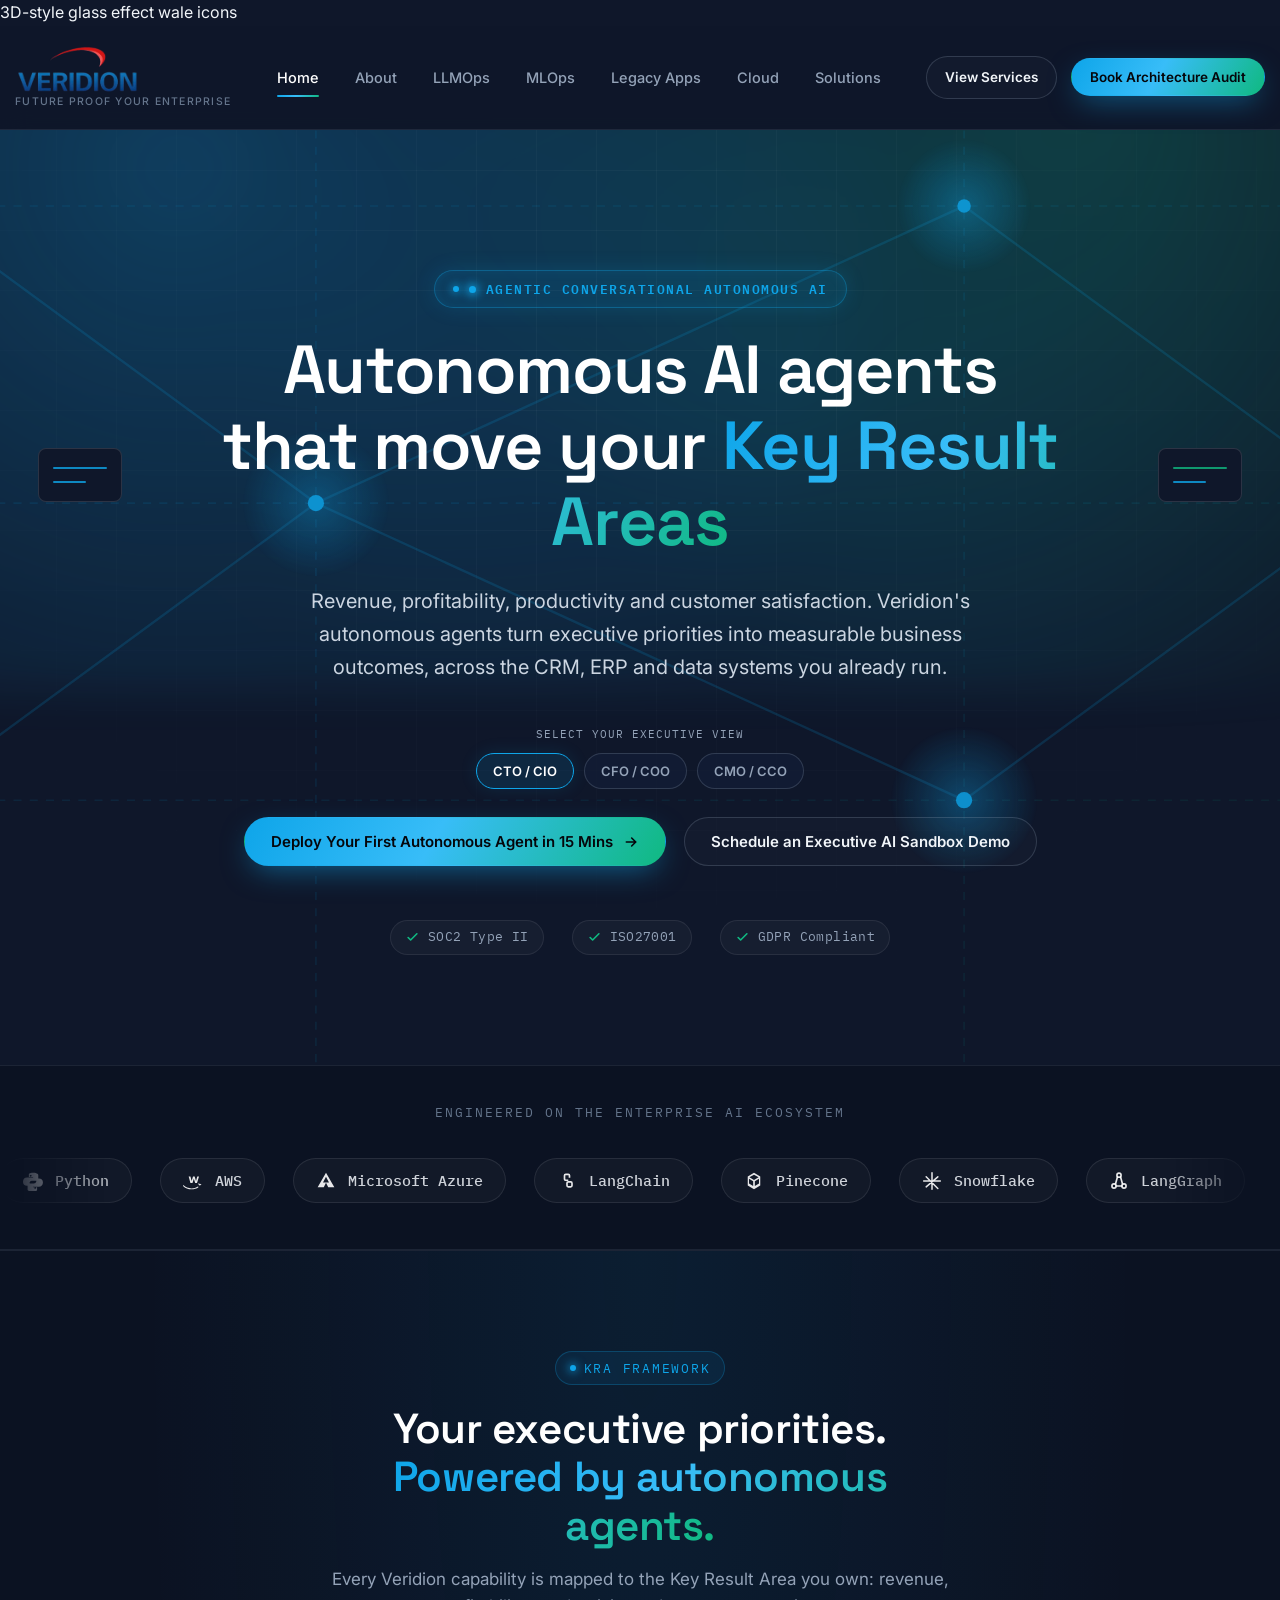
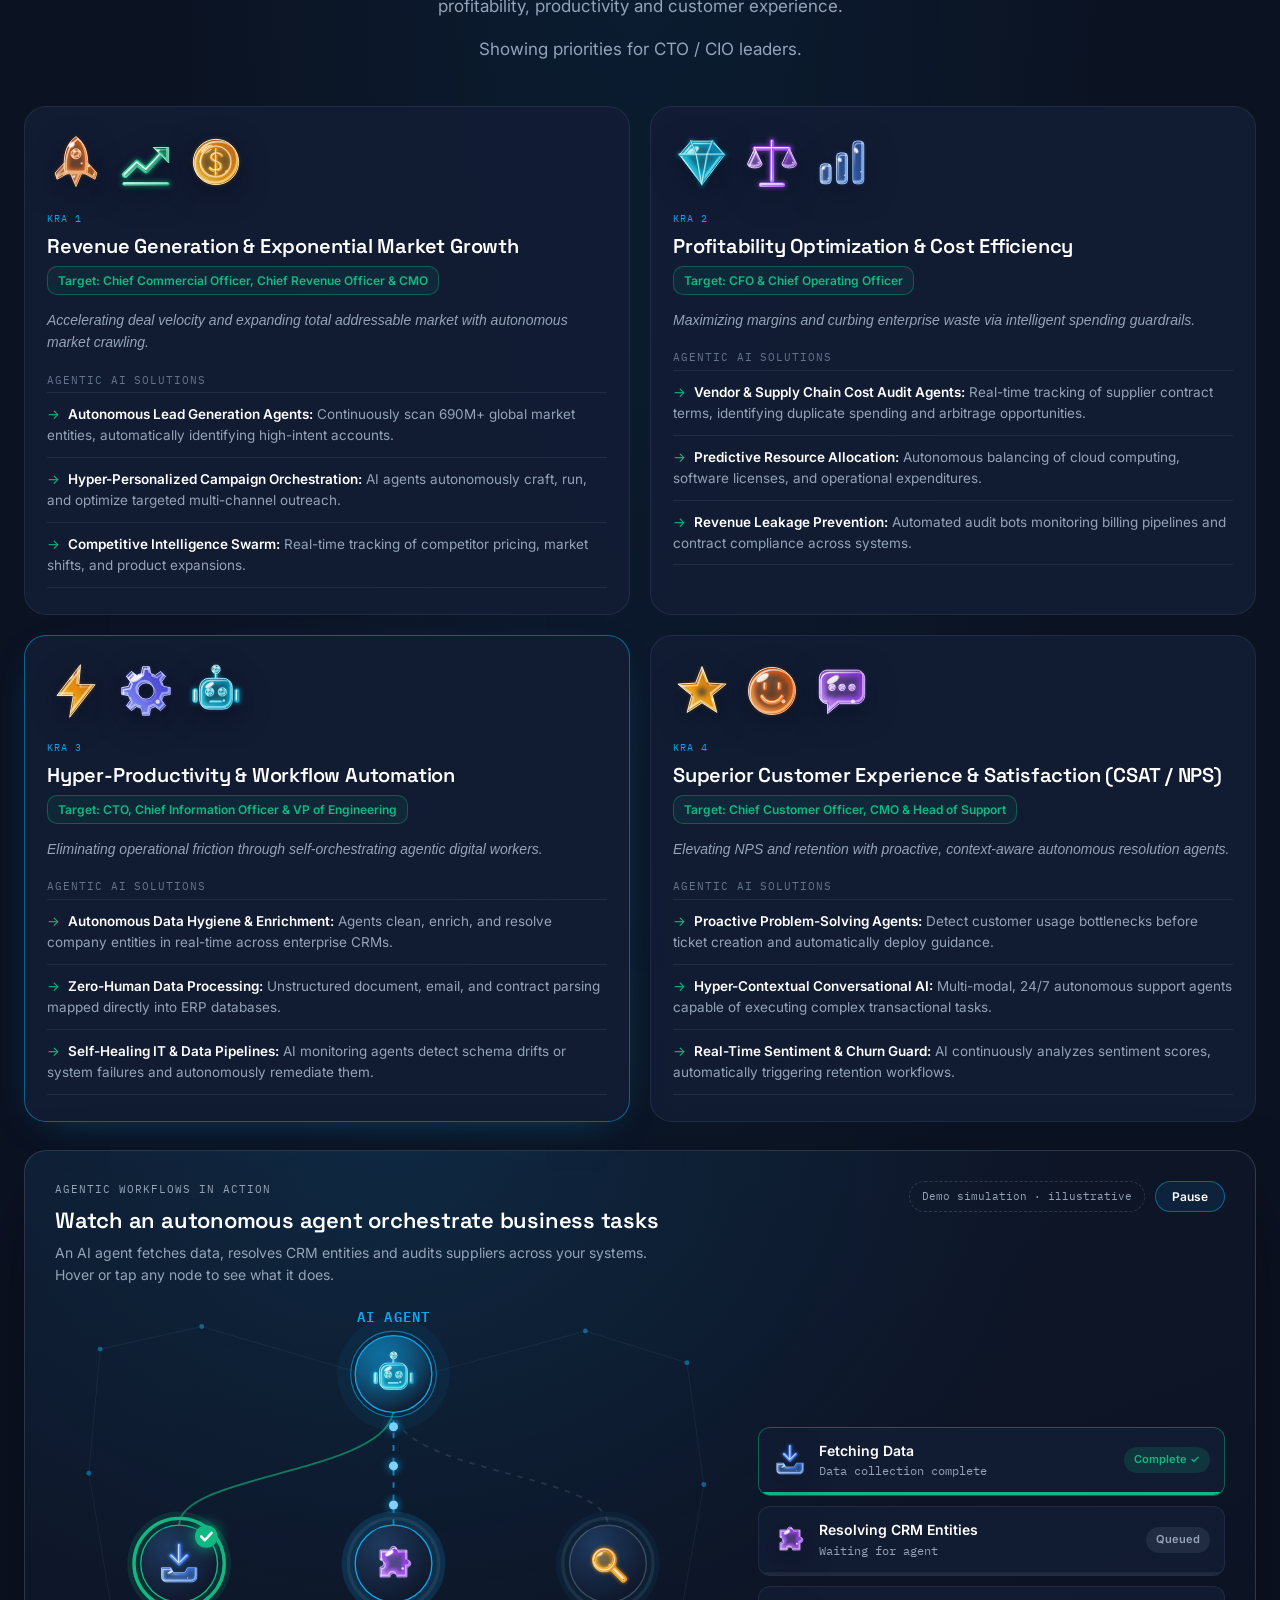
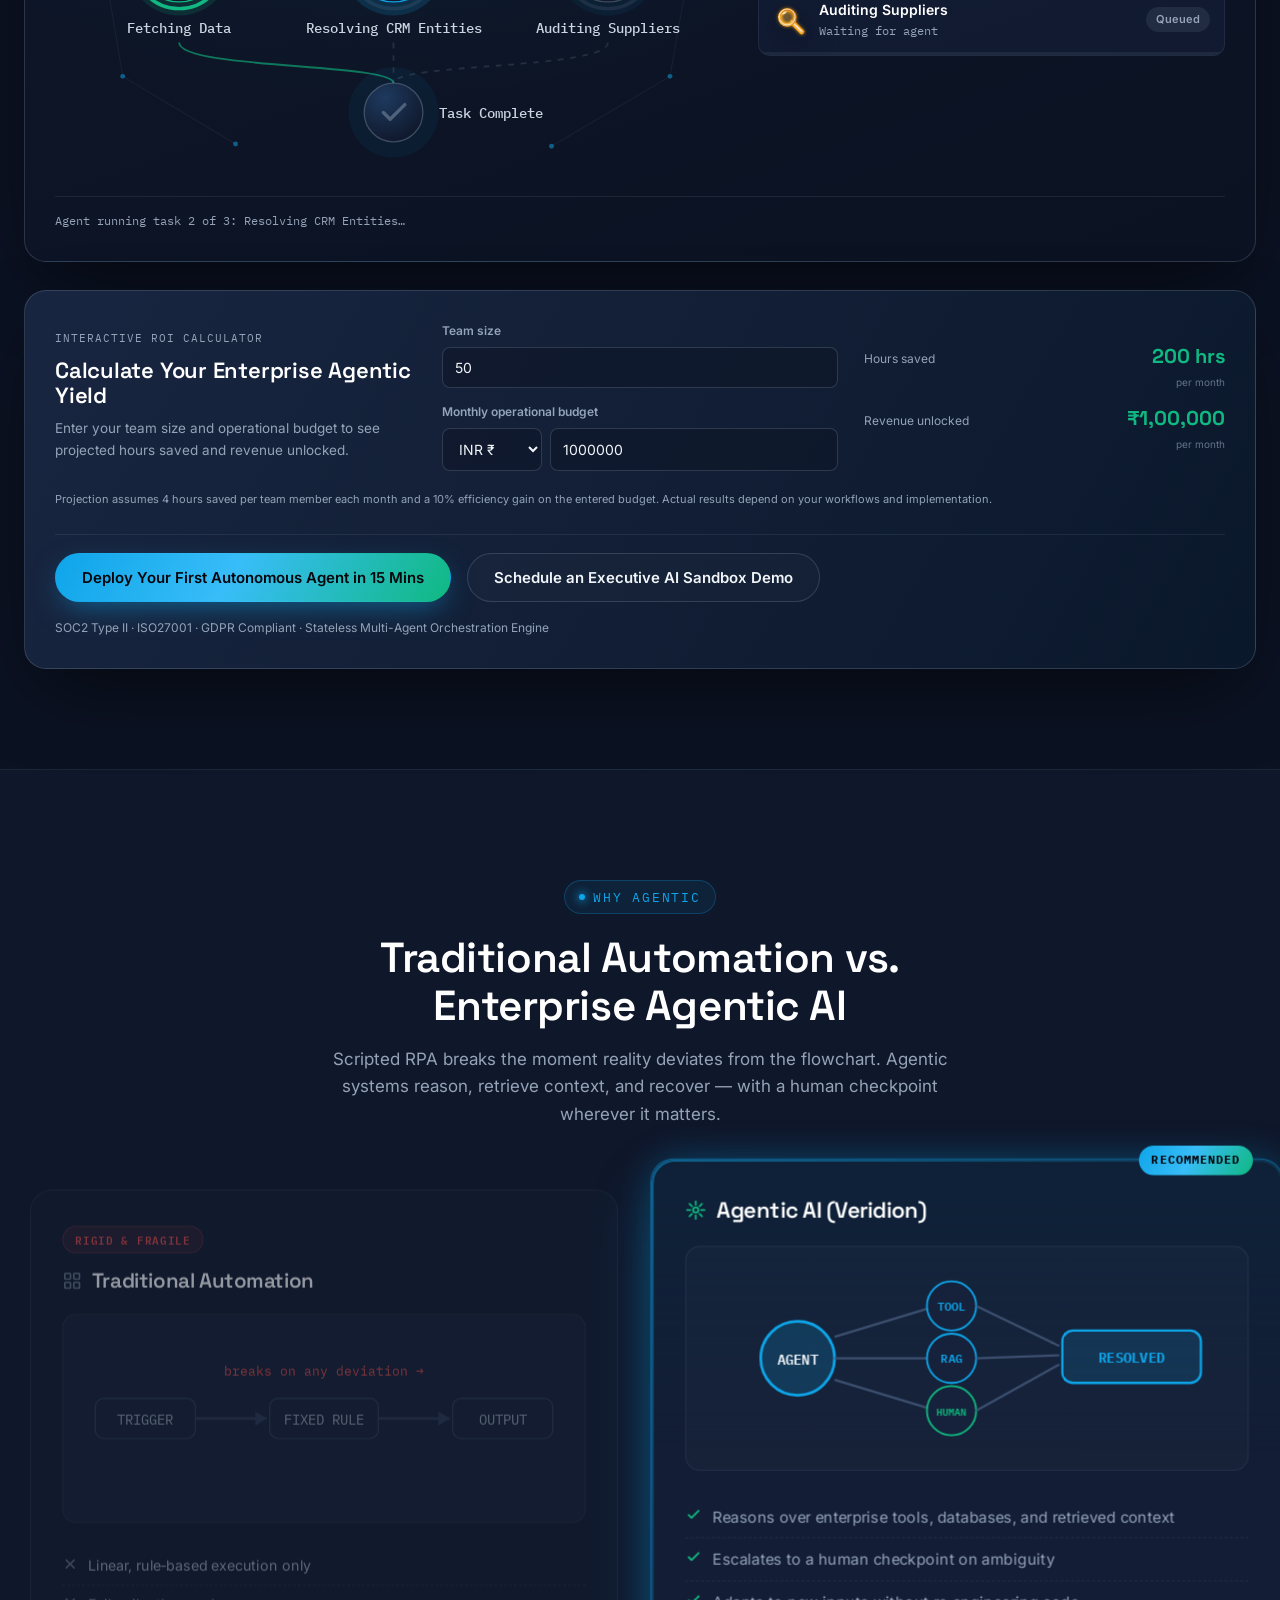
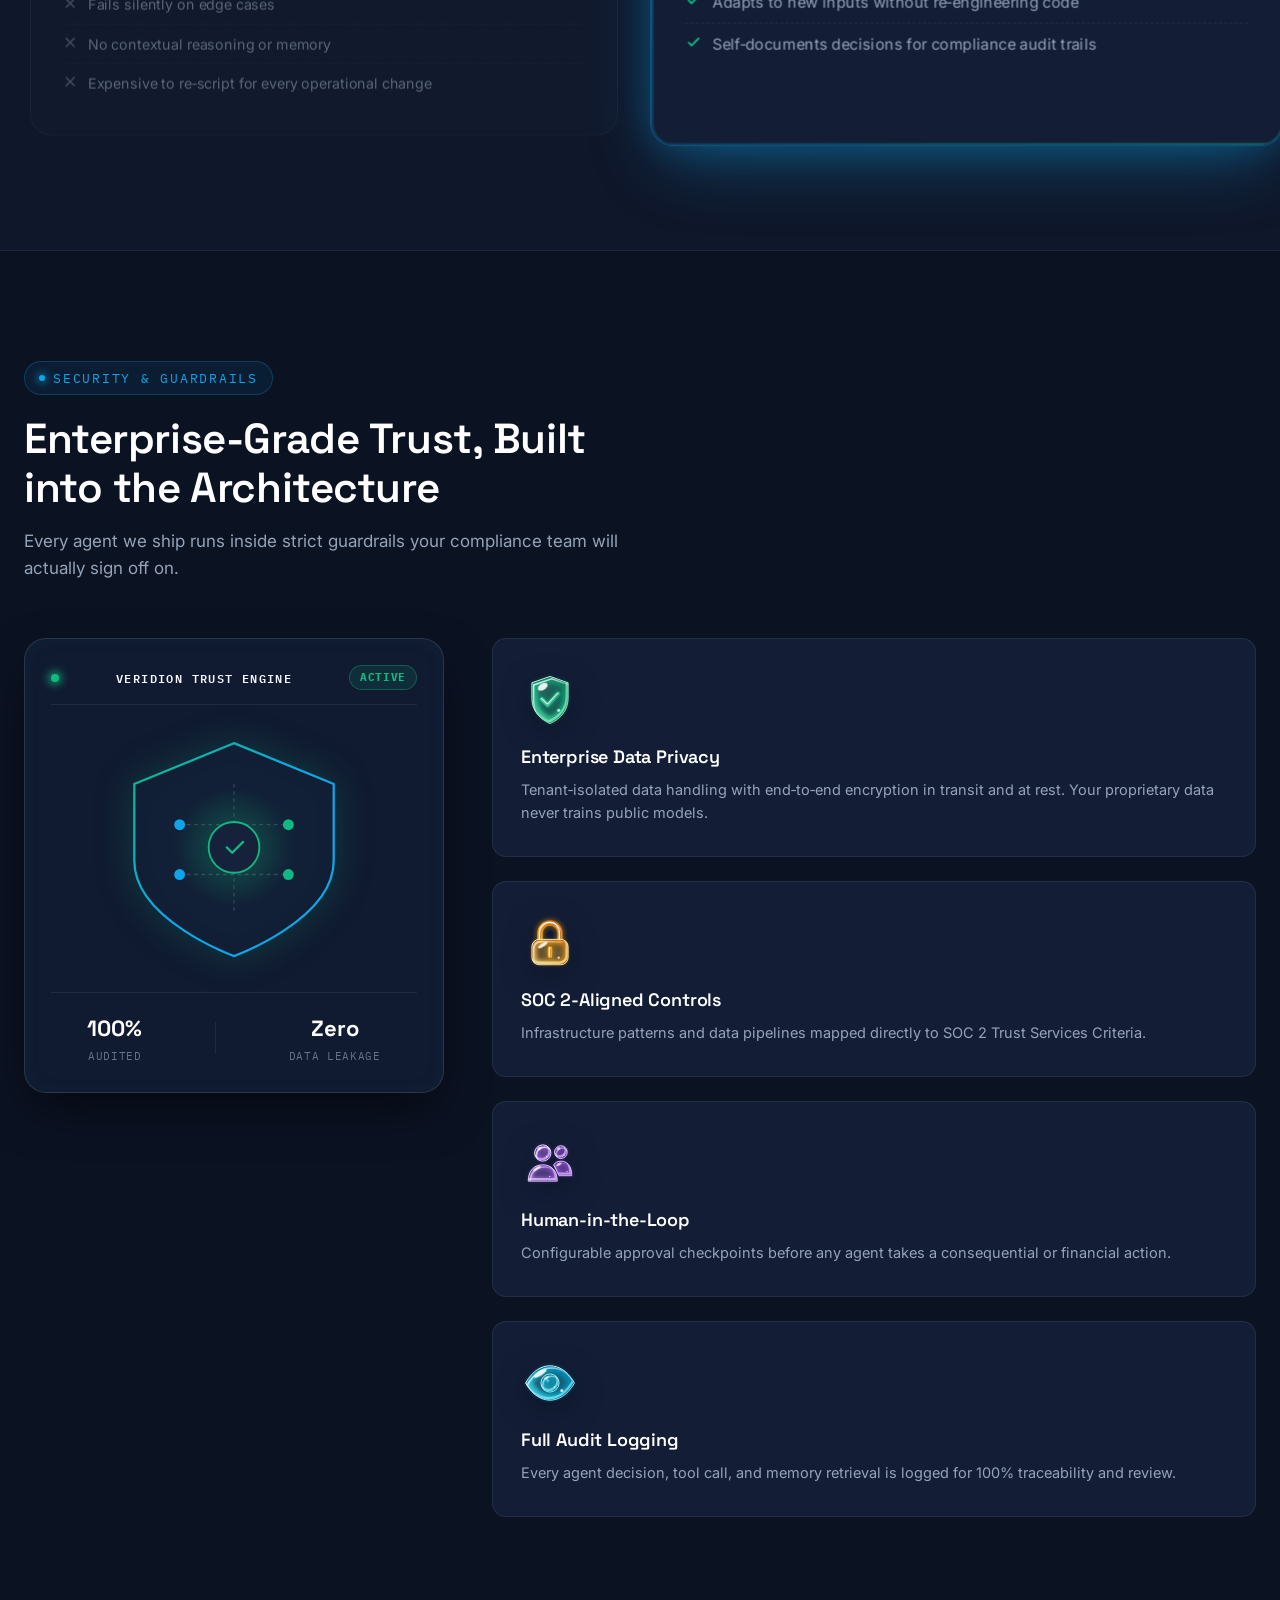
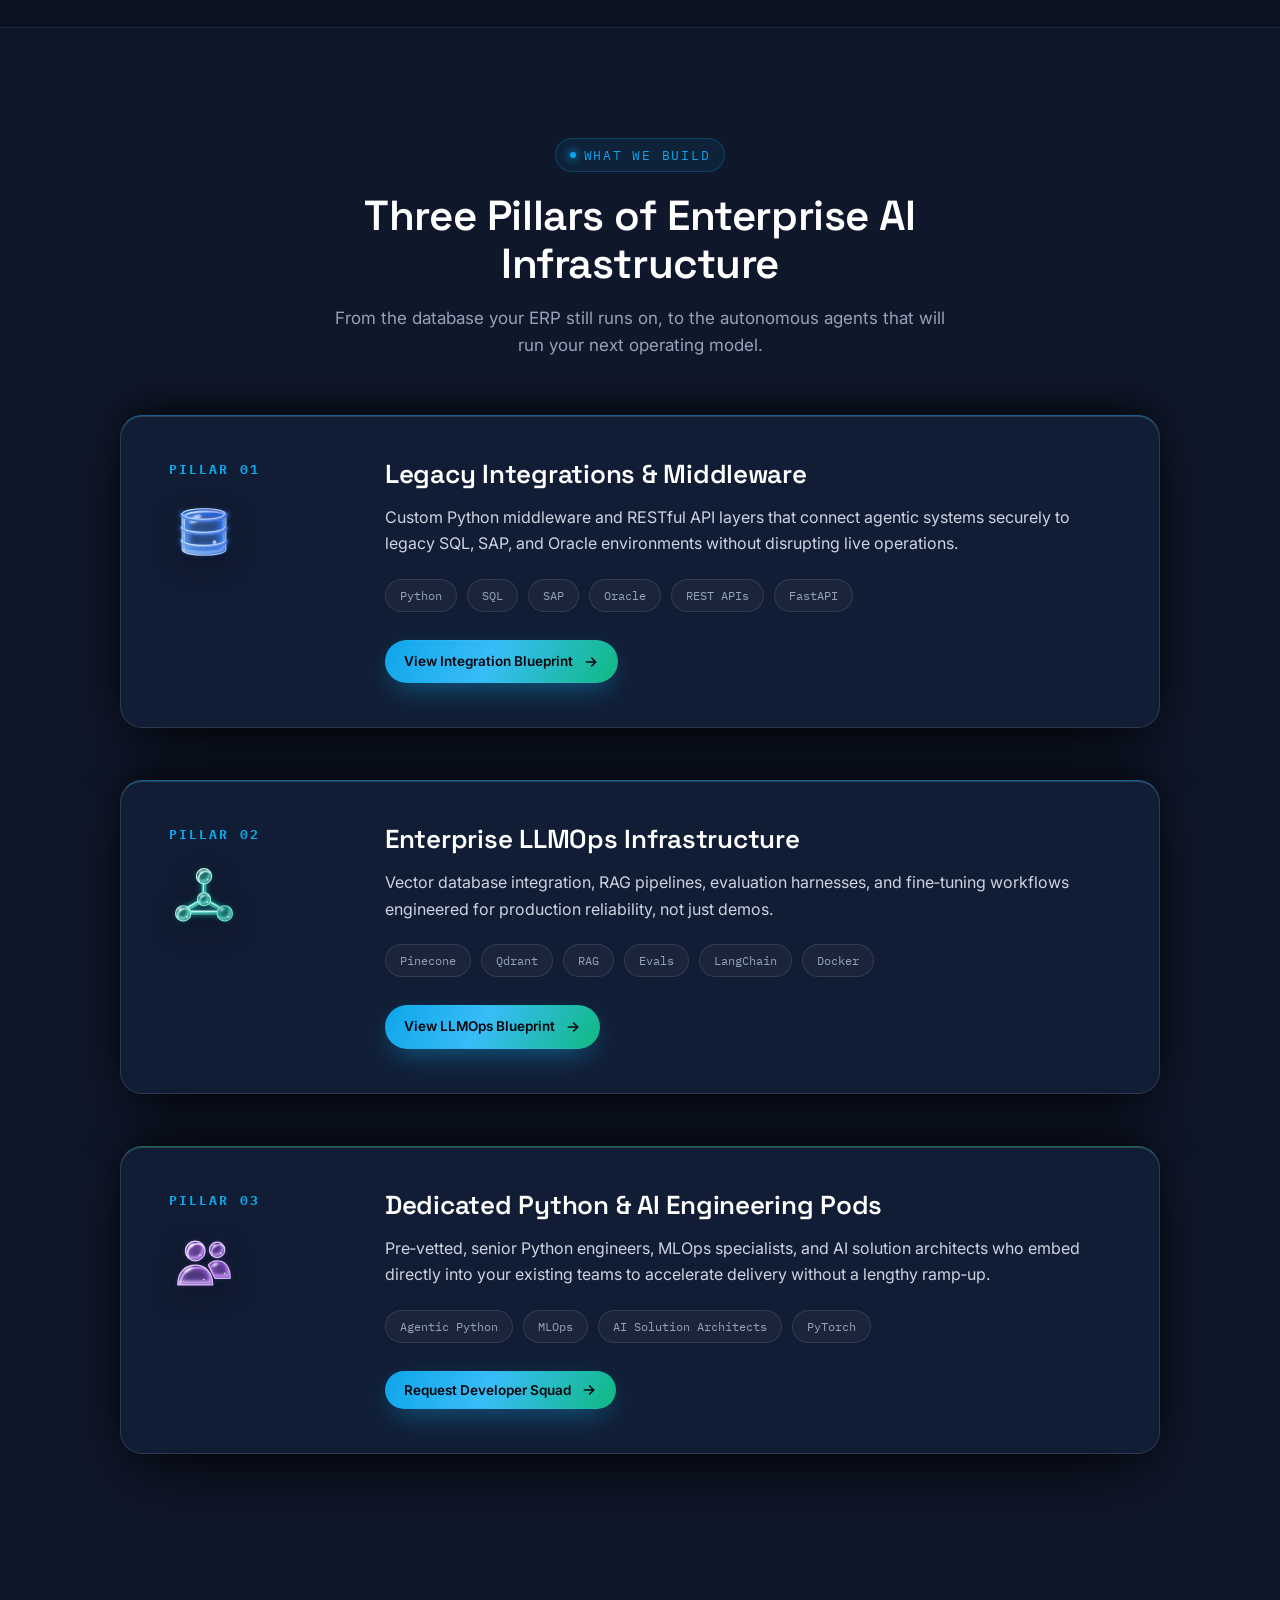
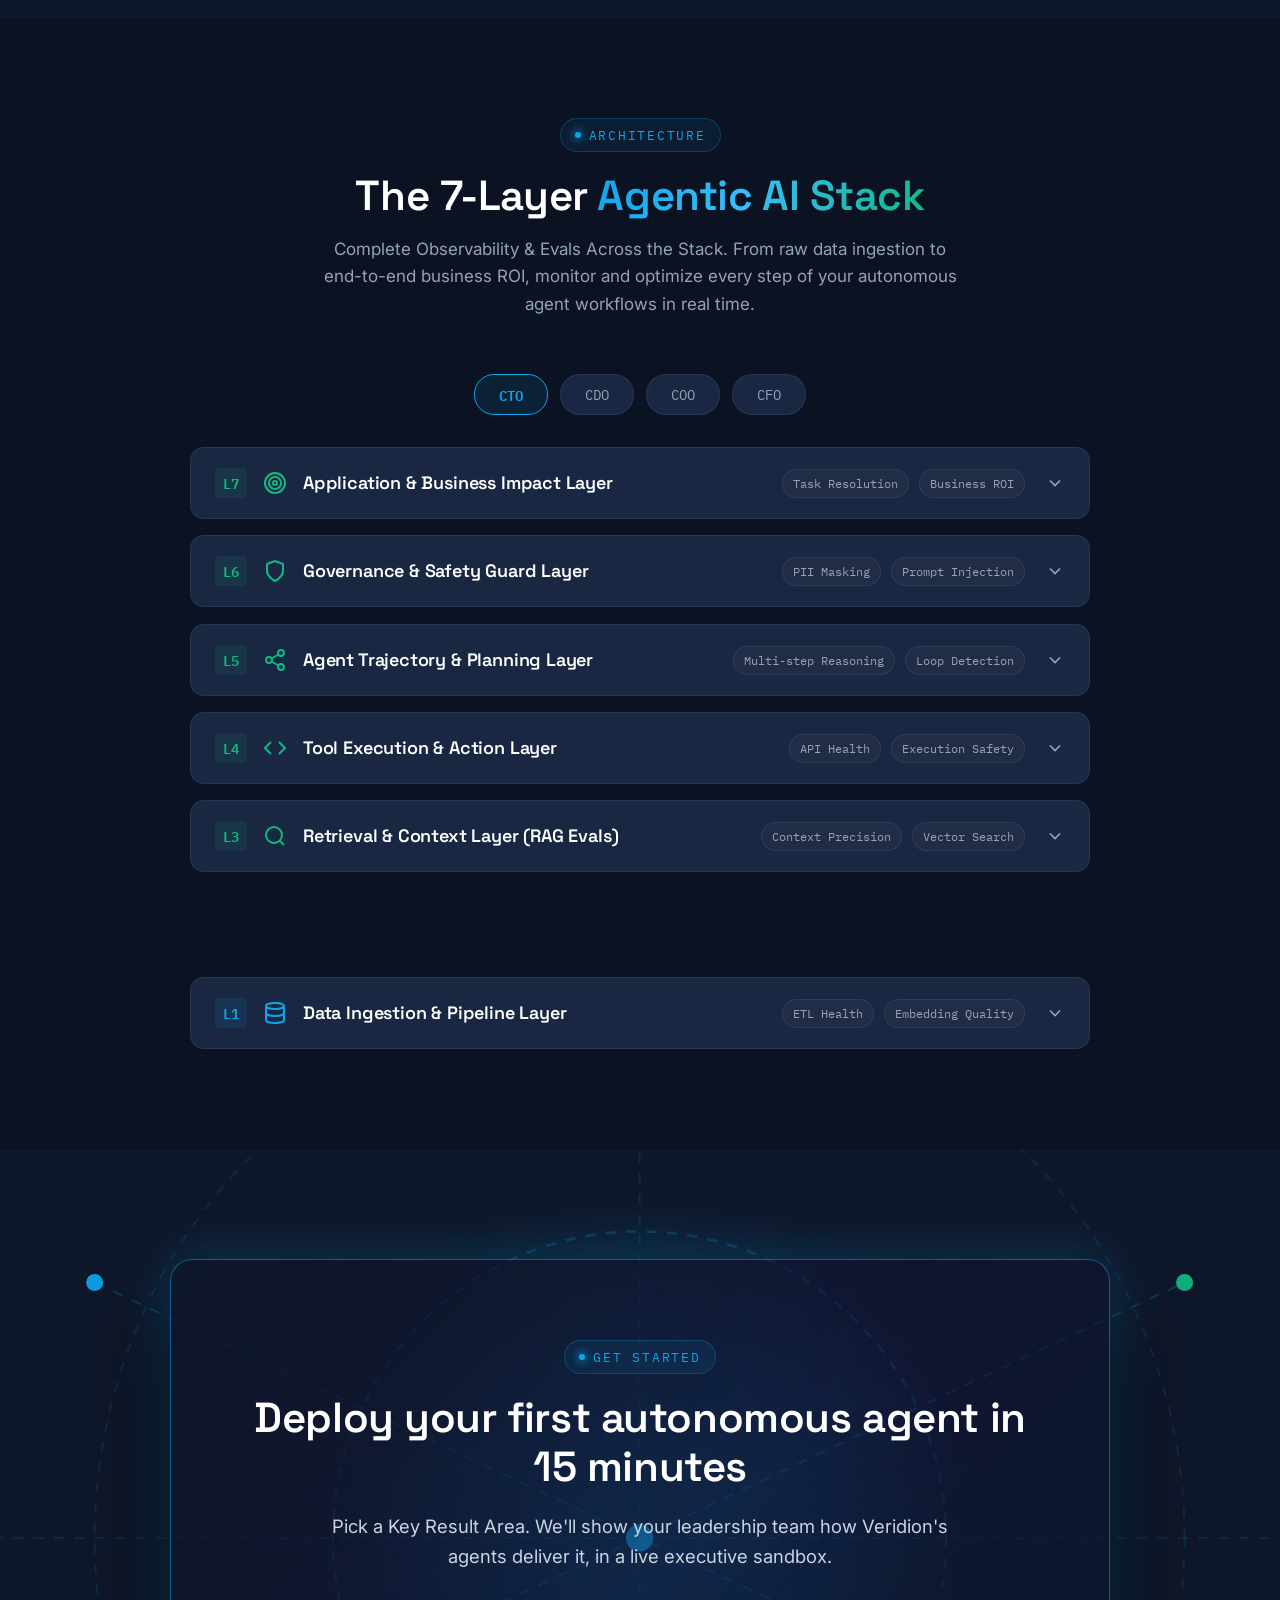
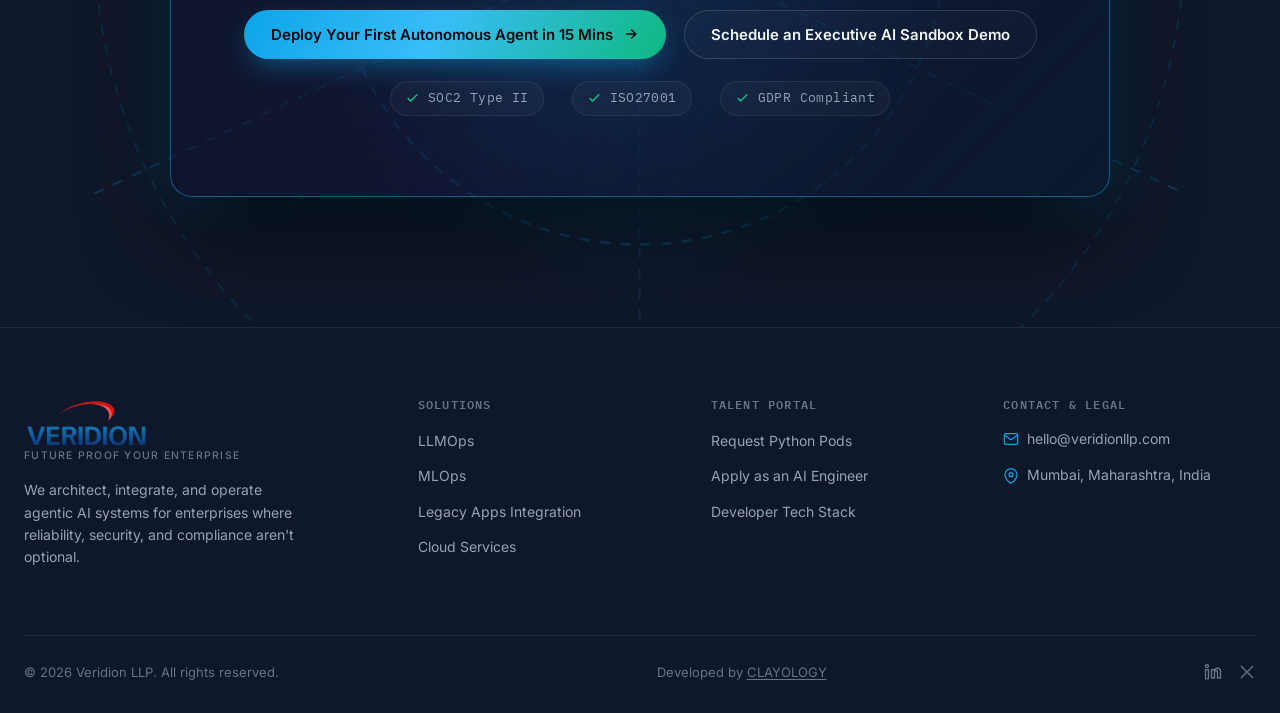
==== commit 3acba3e5: "add" ====
--- a/index.html
+++ b/index.html
@@ -4,9 +4,9 @@
 <head>
   <meta charset="UTF-8">
   <meta name="viewport" content="width=device-width, initial-scale=1.0">
-  <title>Veridion LLP — Architecting the Future of Enterprise AI Operations</title>
+  <title>Veridion LLP | Enterprise AI for Measurable Business Outcomes</title>
   <meta name="description"
-    content="Veridion LLP is an Enterprise AI Systems Integrator delivering agentic AI orchestration, LLMOps infrastructure, and secure legacy system integration for the enterprise.">
+    content="See how Veridion's enterprise AI agents can support growth, efficiency, and customer experience—with practical executive outcomes and a transparent ROI estimate.">
   <link rel="preconnect" href="https://fonts.googleapis.com">
   <link rel="preconnect" href="https://fonts.gstatic.com" crossorigin>
   <link
@@ -14,8 +14,12 @@
     rel="stylesheet">
   <link rel="stylesheet" href="css/style.css">
 </head>
-
+3D-style glass effect wale icons
 <body>
+
+
+  <!-- glass-icons:start -->
+  <svg class="gi-sprite" xmlns="http://www.w3.org/2000/svg" aria-hidden="true" focusable="false" style="position:absolute;width:0;height:0;overflow:hidden"><defs><linearGradient id="giClear-cyan" gradientUnits="userSpaceOnUse" x1="8" y1="6" x2="56" y2="58"><stop offset="0" stop-color="#FFFFFF" stop-opacity="0.22"/><stop offset="0.5" stop-color="#A5F3FC" stop-opacity="0.08"/><stop offset="1" stop-color="#67E8F9" stop-opacity="0.16"/></linearGradient><linearGradient id="giEdge-cyan" gradientUnits="userSpaceOnUse" x1="6" y1="58" x2="58" y2="6"><stop offset="0" stop-color="#67E8F9"/><stop offset="0.45" stop-color="#06B6D4"/><stop offset="1" stop-color="#0369A1"/></linearGradient><linearGradient id="giRim-cyan" gradientUnits="userSpaceOnUse" x1="6" y1="6" x2="58" y2="58"><stop offset="0" stop-color="#FFFFFF"/><stop offset="0.5" stop-color="#A5F3FC"/><stop offset="1" stop-color="#67E8F9"/></linearGradient><linearGradient id="giClear-blue" gradientUnits="userSpaceOnUse" x1="8" y1="6" x2="56" y2="58"><stop offset="0" stop-color="#FFFFFF" stop-opacity="0.22"/><stop offset="0.5" stop-color="#BFDBFE" stop-opacity="0.08"/><stop offset="1" stop-color="#93C5FD" stop-opacity="0.16"/></linearGradient><linearGradient id="giEdge-blue" gradientUnits="userSpaceOnUse" x1="6" y1="58" x2="58" y2="6"><stop offset="0" stop-color="#93C5FD"/><stop offset="0.45" stop-color="#3B82F6"/><stop offset="1" stop-color="#1D4ED8"/></linearGradient><linearGradient id="giRim-blue" gradientUnits="userSpaceOnUse" x1="6" y1="6" x2="58" y2="58"><stop offset="0" stop-color="#FFFFFF"/><stop offset="0.5" stop-color="#BFDBFE"/><stop offset="1" stop-color="#93C5FD"/></linearGradient><linearGradient id="giClear-indigo" gradientUnits="userSpaceOnUse" x1="8" y1="6" x2="56" y2="58"><stop offset="0" stop-color="#FFFFFF" stop-opacity="0.22"/><stop offset="0.5" stop-color="#C7D2FE" stop-opacity="0.08"/><stop offset="1" stop-color="#A5B4FC" stop-opacity="0.16"/></linearGradient><linearGradient id="giEdge-indigo" gradientUnits="userSpaceOnUse" x1="6" y1="58" x2="58" y2="6"><stop offset="0" stop-color="#A5B4FC"/><stop offset="0.45" stop-color="#6366F1"/><stop offset="1" stop-color="#4338CA"/></linearGradient><linearGradient id="giRim-indigo" gradientUnits="userSpaceOnUse" x1="6" y1="6" x2="58" y2="58"><stop offset="0" stop-color="#FFFFFF"/><stop offset="0.5" stop-color="#C7D2FE"/><stop offset="1" stop-color="#A5B4FC"/></linearGradient><linearGradient id="giClear-violet" gradientUnits="userSpaceOnUse" x1="8" y1="6" x2="56" y2="58"><stop offset="0" stop-color="#FFFFFF" stop-opacity="0.22"/><stop offset="0.5" stop-color="#E9D5FF" stop-opacity="0.08"/><stop offset="1" stop-color="#D8B4FE" stop-opacity="0.16"/></linearGradient><linearGradient id="giEdge-violet" gradientUnits="userSpaceOnUse" x1="6" y1="58" x2="58" y2="6"><stop offset="0" stop-color="#D8B4FE"/><stop offset="0.45" stop-color="#A855F7"/><stop offset="1" stop-color="#7E22CE"/></linearGradient><linearGradient id="giRim-violet" gradientUnits="userSpaceOnUse" x1="6" y1="6" x2="58" y2="58"><stop offset="0" stop-color="#FFFFFF"/><stop offset="0.5" stop-color="#E9D5FF"/><stop offset="1" stop-color="#D8B4FE"/></linearGradient><linearGradient id="giClear-pink" gradientUnits="userSpaceOnUse" x1="8" y1="6" x2="56" y2="58"><stop offset="0" stop-color="#FFFFFF" stop-opacity="0.22"/><stop offset="0.5" stop-color="#FBCFE8" stop-opacity="0.08"/><stop offset="1" stop-color="#F9A8D4" stop-opacity="0.16"/></linearGradient><linearGradient id="giEdge-pink" gradientUnits="userSpaceOnUse" x1="6" y1="58" x2="58" y2="6"><stop offset="0" stop-color="#F9A8D4"/><stop offset="0.45" stop-color="#EC4899"/><stop offset="1" stop-color="#BE185D"/></linearGradient><linearGradient id="giRim-pink" gradientUnits="userSpaceOnUse" x1="6" y1="6" x2="58" y2="58"><stop offset="0" stop-color="#FFFFFF"/><stop offset="0.5" stop-color="#FBCFE8"/><stop offset="1" stop-color="#F9A8D4"/></linearGradient><linearGradient id="giClear-rose" gradientUnits="userSpaceOnUse" x1="8" y1="6" x2="56" y2="58"><stop offset="0" stop-color="#FFFFFF" stop-opacity="0.22"/><stop offset="0.5" stop-color="#FECDD3" stop-opacity="0.08"/><stop offset="1" stop-color="#FDA4AF" stop-opacity="0.16"/></linearGradient><linearGradient id="giEdge-rose" gradientUnits="userSpaceOnUse" x1="6" y1="58" x2="58" y2="6"><stop offset="0" stop-color="#FDA4AF"/><stop offset="0.45" stop-color="#F43F5E"/><stop offset="1" stop-color="#BE123C"/></linearGradient><linearGradient id="giRim-rose" gradientUnits="userSpaceOnUse" x1="6" y1="6" x2="58" y2="58"><stop offset="0" stop-color="#FFFFFF"/><stop offset="0.5" stop-color="#FECDD3"/><stop offset="1" stop-color="#FDA4AF"/></linearGradient><linearGradient id="giClear-orange" gradientUnits="userSpaceOnUse" x1="8" y1="6" x2="56" y2="58"><stop offset="0" stop-color="#FFFFFF" stop-opacity="0.22"/><stop offset="0.5" stop-color="#FED7AA" stop-opacity="0.08"/><stop offset="1" stop-color="#FDBA74" stop-opacity="0.16"/></linearGradient><linearGradient id="giEdge-orange" gradientUnits="userSpaceOnUse" x1="6" y1="58" x2="58" y2="6"><stop offset="0" stop-color="#FDBA74"/><stop offset="0.45" stop-color="#F97316"/><stop offset="1" stop-color="#C2410C"/></linearGradient><linearGradient id="giRim-orange" gradientUnits="userSpaceOnUse" x1="6" y1="6" x2="58" y2="58"><stop offset="0" stop-color="#FFFFFF"/><stop offset="0.5" stop-color="#FED7AA"/><stop offset="1" stop-color="#FDBA74"/></linearGradient><linearGradient id="giClear-gold" gradientUnits="userSpaceOnUse" x1="8" y1="6" x2="56" y2="58"><stop offset="0" stop-color="#FFFFFF" stop-opacity="0.22"/><stop offset="0.5" stop-color="#FEF3C7" stop-opacity="0.08"/><stop offset="1" stop-color="#FDE68A" stop-opacity="0.16"/></linearGradient><linearGradient id="giEdge-gold" gradientUnits="userSpaceOnUse" x1="6" y1="58" x2="58" y2="6"><stop offset="0" stop-color="#FDE68A"/><stop offset="0.45" stop-color="#F59E0B"/><stop offset="1" stop-color="#B45309"/></linearGradient><linearGradient id="giRim-gold" gradientUnits="userSpaceOnUse" x1="6" y1="6" x2="58" y2="58"><stop offset="0" stop-color="#FFFFFF"/><stop offset="0.5" stop-color="#FEF3C7"/><stop offset="1" stop-color="#FDE68A"/></linearGradient><linearGradient id="giClear-emerald" gradientUnits="userSpaceOnUse" x1="8" y1="6" x2="56" y2="58"><stop offset="0" stop-color="#FFFFFF" stop-opacity="0.22"/><stop offset="0.5" stop-color="#A7F3D0" stop-opacity="0.08"/><stop offset="1" stop-color="#6EE7B7" stop-opacity="0.16"/></linearGradient><linearGradient id="giEdge-emerald" gradientUnits="userSpaceOnUse" x1="6" y1="58" x2="58" y2="6"><stop offset="0" stop-color="#6EE7B7"/><stop offset="0.45" stop-color="#10B981"/><stop offset="1" stop-color="#047857"/></linearGradient><linearGradient id="giRim-emerald" gradientUnits="userSpaceOnUse" x1="6" y1="6" x2="58" y2="58"><stop offset="0" stop-color="#FFFFFF"/><stop offset="0.5" stop-color="#A7F3D0"/><stop offset="1" stop-color="#6EE7B7"/></linearGradient><linearGradient id="giClear-teal" gradientUnits="userSpaceOnUse" x1="8" y1="6" x2="56" y2="58"><stop offset="0" stop-color="#FFFFFF" stop-opacity="0.22"/><stop offset="0.5" stop-color="#99F6E4" stop-opacity="0.08"/><stop offset="1" stop-color="#5EEAD4" stop-opacity="0.16"/></linearGradient><linearGradient id="giEdge-teal" gradientUnits="userSpaceOnUse" x1="6" y1="58" x2="58" y2="6"><stop offset="0" stop-color="#5EEAD4"/><stop offset="0.45" stop-color="#14B8A6"/><stop offset="1" stop-color="#0F766E"/></linearGradient><linearGradient id="giRim-teal" gradientUnits="userSpaceOnUse" x1="6" y1="6" x2="58" y2="58"><stop offset="0" stop-color="#FFFFFF"/><stop offset="0.5" stop-color="#99F6E4"/><stop offset="1" stop-color="#5EEAD4"/></linearGradient><linearGradient id="giSpec" gradientUnits="userSpaceOnUse" x1="6" y1="4" x2="40" y2="40"><stop offset="0" stop-color="#FFFFFF" stop-opacity="1"/><stop offset="0.6" stop-color="#FFFFFF" stop-opacity="0.5"/><stop offset="1" stop-color="#FFFFFF" stop-opacity="0"/></linearGradient><filter id="giGlow" filterUnits="userSpaceOnUse" x="-12" y="-12" width="88" height="88"><feGaussianBlur stdDeviation="2.6"/></filter><filter id="giBlur2" filterUnits="userSpaceOnUse" x="-12" y="-12" width="88" height="88"><feGaussianBlur stdDeviation="2.2"/></filter><filter id="giBlur1" filterUnits="userSpaceOnUse" x="-12" y="-12" width="88" height="88"><feGaussianBlur stdDeviation="0.8"/></filter></defs><symbol id="gi-shield" viewBox="0 0 64 64"><clipPath id="giC1"><path d="M32 6 L52 13 V30 C52 44 43 53 32 58 C21 53 12 44 12 30 V13 Z" clip-rule="evenodd"/></clipPath><path d="M32 6 L52 13 V30 C52 44 43 53 32 58 C21 53 12 44 12 30 V13 Z" fill="#10B981" opacity="0.32" filter="url(#giGlow)" fill-rule="evenodd"/><path d="M32 6 L52 13 V30 C52 44 43 53 32 58 C21 53 12 44 12 30 V13 Z" fill="url(#giClear-emerald)" fill-rule="evenodd"/><g clip-path="url(#giC1)"><path d="M32 6 L52 13 V30 C52 44 43 53 32 58 C21 53 12 44 12 30 V13 Z" fill="none" stroke="url(#giEdge-emerald)" stroke-width="13.6" opacity="0.95" filter="url(#giBlur2)"/><path d="M32 6 L52 13 V30 C52 44 43 53 32 58 C21 53 12 44 12 30 V13 Z" fill="none" stroke="#064E3B" stroke-width="2.4" opacity="0.6" filter="url(#giBlur1)"/><path d="M32 6 L52 13 V30 C52 44 43 53 32 58 C21 53 12 44 12 30 V13 Z" fill="none" stroke="#A7F3D0" stroke-width="2.6" opacity="0.6" filter="url(#giBlur1)" transform="translate(-1.6 -2.2)"/><path d="M32 6 L52 13 V30 C52 44 43 53 32 58 C21 53 12 44 12 30 V13 Z" fill="none" stroke="url(#giSpec)" stroke-width="1.7" transform="translate(1.9 2.5)"/><ellipse cx="24.0" cy="17.4" rx="6.0" ry="3.6" fill="#FFFFFF" opacity="0.9" transform="rotate(-32 24.0 17.4)" filter="url(#giBlur1)"/><circle cx="41.6" cy="43.4" r="1.8" fill="#FFFFFF" opacity="0.75"/></g><path d="M32 6 L52 13 V30 C52 44 43 53 32 58 C21 53 12 44 12 30 V13 Z" fill="none" stroke="url(#giRim-emerald)" stroke-width="1.1" opacity="0.9" stroke-linejoin="round"/><path d="M23 31 L29.5 37.5 L41 25" stroke-linecap="round" stroke-linejoin="round" fill="none" stroke="#10B981" stroke-opacity="0.42" stroke-width="8" filter="url(#giGlow)"/><path d="M23 31 L29.5 37.5 L41 25" stroke-linecap="round" stroke-linejoin="round" fill="none" stroke="url(#giEdge-emerald)" stroke-width="5"/><path d="M23 31 L29.5 37.5 L41 25" stroke-linecap="round" stroke-linejoin="round" fill="none" stroke="#FFFFFF" stroke-opacity="0.4" stroke-width="2.75" filter="url(#giBlur1)"/><path d="M23 31 L29.5 37.5 L41 25" stroke-linecap="round" stroke-linejoin="round" fill="none" stroke="#064E3B" stroke-opacity="0.5" stroke-width="0.80" transform="translate(0.7 1)"/><path d="M23 31 L29.5 37.5 L41 25" stroke-linecap="round" stroke-linejoin="round" fill="none" stroke="#FFFFFF" stroke-opacity="0.9" stroke-width="1.00" transform="translate(-0.6 -0.9)"/></symbol><symbol id="gi-lock" viewBox="0 0 64 64"><path d="M21 29 V21 A11 11 0 0 1 43 21 V29" stroke-linecap="round" stroke-linejoin="round" fill="none" stroke="#F59E0B" stroke-opacity="0.42" stroke-width="9" filter="url(#giGlow)"/><path d="M21 29 V21 A11 11 0 0 1 43 21 V29" stroke-linecap="round" stroke-linejoin="round" fill="none" stroke="url(#giEdge-gold)" stroke-width="6"/><path d="M21 29 V21 A11 11 0 0 1 43 21 V29" stroke-linecap="round" stroke-linejoin="round" fill="none" stroke="#FFFFFF" stroke-opacity="0.4" stroke-width="3.30" filter="url(#giBlur1)"/><path d="M21 29 V21 A11 11 0 0 1 43 21 V29" stroke-linecap="round" stroke-linejoin="round" fill="none" stroke="#78350F" stroke-opacity="0.5" stroke-width="0.96" transform="translate(0.7 1)"/><path d="M21 29 V21 A11 11 0 0 1 43 21 V29" stroke-linecap="round" stroke-linejoin="round" fill="none" stroke="#FFFFFF" stroke-opacity="0.9" stroke-width="1.20" transform="translate(-0.6 -0.9)"/><clipPath id="giC2"><path d="M20 28 H44 A8 8 0 0 1 52 36 V48 A8 8 0 0 1 44 56 H20 A8 8 0 0 1 12 48 V36 A8 8 0 0 1 20 28 Z" clip-rule="evenodd"/></clipPath><path d="M20 28 H44 A8 8 0 0 1 52 36 V48 A8 8 0 0 1 44 56 H20 A8 8 0 0 1 12 48 V36 A8 8 0 0 1 20 28 Z" fill="#F59E0B" opacity="0.32" filter="url(#giGlow)" fill-rule="evenodd"/><path d="M20 28 H44 A8 8 0 0 1 52 36 V48 A8 8 0 0 1 44 56 H20 A8 8 0 0 1 12 48 V36 A8 8 0 0 1 20 28 Z" fill="url(#giClear-gold)" fill-rule="evenodd"/><g clip-path="url(#giC2)"><path d="M20 28 H44 A8 8 0 0 1 52 36 V48 A8 8 0 0 1 44 56 H20 A8 8 0 0 1 12 48 V36 A8 8 0 0 1 20 28 Z" fill="none" stroke="url(#giEdge-gold)" stroke-width="9.5" opacity="0.95" filter="url(#giBlur2)"/><path d="M20 28 H44 A8 8 0 0 1 52 36 V48 A8 8 0 0 1 44 56 H20 A8 8 0 0 1 12 48 V36 A8 8 0 0 1 20 28 Z" fill="none" stroke="#78350F" stroke-width="2.4" opacity="0.6" filter="url(#giBlur1)"/><path d="M20 28 H44 A8 8 0 0 1 52 36 V48 A8 8 0 0 1 44 56 H20 A8 8 0 0 1 12 48 V36 A8 8 0 0 1 20 28 Z" fill="none" stroke="#FEF3C7" stroke-width="2.6" opacity="0.6" filter="url(#giBlur1)" transform="translate(-1.6 -2.2)"/><path d="M20 28 H44 A8 8 0 0 1 52 36 V48 A8 8 0 0 1 44 56 H20 A8 8 0 0 1 12 48 V36 A8 8 0 0 1 20 28 Z" fill="none" stroke="url(#giSpec)" stroke-width="1.7" transform="translate(1.9 2.5)"/><ellipse cx="24.0" cy="34.2" rx="6.0" ry="2.0" fill="#FFFFFF" opacity="0.9" transform="rotate(-32 24.0 34.2)" filter="url(#giBlur1)"/><circle cx="41.6" cy="48.2" r="1.3" fill="#FFFFFF" opacity="0.75"/></g><path d="M20 28 H44 A8 8 0 0 1 52 36 V48 A8 8 0 0 1 44 56 H20 A8 8 0 0 1 12 48 V36 A8 8 0 0 1 20 28 Z" fill="none" stroke="url(#giRim-gold)" stroke-width="1.1" opacity="0.9" stroke-linejoin="round"/><path d="M32 38 V46" stroke-linecap="round" stroke-linejoin="round" fill="none" stroke="#F59E0B" stroke-opacity="0.42" stroke-width="8" filter="url(#giGlow)"/><path d="M32 38 V46" stroke-linecap="round" stroke-linejoin="round" fill="none" stroke="url(#giEdge-gold)" stroke-width="5"/><path d="M32 38 V46" stroke-linecap="round" stroke-linejoin="round" fill="none" stroke="#FFFFFF" stroke-opacity="0.4" stroke-width="2.75" filter="url(#giBlur1)"/><path d="M32 38 V46" stroke-linecap="round" stroke-linejoin="round" fill="none" stroke="#78350F" stroke-opacity="0.5" stroke-width="0.80" transform="translate(0.7 1)"/><path d="M32 38 V46" stroke-linecap="round" stroke-linejoin="round" fill="none" stroke="#FFFFFF" stroke-opacity="0.9" stroke-width="1.00" transform="translate(-0.6 -0.9)"/></symbol><symbol id="gi-users" viewBox="0 0 64 64"><clipPath id="giC3"><path d="M37 20 a7 7 0 1 0 14 0 a7 7 0 1 0 -14 0 Z" clip-rule="evenodd"/></clipPath><path d="M37 20 a7 7 0 1 0 14 0 a7 7 0 1 0 -14 0 Z" fill="#A855F7" opacity="0.32" filter="url(#giGlow)" fill-rule="evenodd"/><path d="M37 20 a7 7 0 1 0 14 0 a7 7 0 1 0 -14 0 Z" fill="url(#giClear-violet)" fill-rule="evenodd"/><g clip-path="url(#giC3)"><path d="M37 20 a7 7 0 1 0 14 0 a7 7 0 1 0 -14 0 Z" fill="none" stroke="url(#giEdge-violet)" stroke-width="4.8" opacity="0.95" filter="url(#giBlur2)"/><path d="M37 20 a7 7 0 1 0 14 0 a7 7 0 1 0 -14 0 Z" fill="none" stroke="#4C1D95" stroke-width="2.4" opacity="0.6" filter="url(#giBlur1)"/><path d="M37 20 a7 7 0 1 0 14 0 a7 7 0 1 0 -14 0 Z" fill="none" stroke="#E9D5FF" stroke-width="2.6" opacity="0.6" filter="url(#giBlur1)" transform="translate(-1.6 -2.2)"/><path d="M37 20 a7 7 0 1 0 14 0 a7 7 0 1 0 -14 0 Z" fill="none" stroke="url(#giSpec)" stroke-width="1.7" transform="translate(1.9 2.5)"/><ellipse cx="41.2" cy="16.1" rx="2.1" ry="1.2" fill="#FFFFFF" opacity="0.9" transform="rotate(-32 41.2 16.1)" filter="url(#giBlur1)"/><circle cx="47.4" cy="23.1" r="0.8" fill="#FFFFFF" opacity="0.75"/></g><path d="M37 20 a7 7 0 1 0 14 0 a7 7 0 1 0 -14 0 Z" fill="none" stroke="url(#giRim-violet)" stroke-width="1.1" opacity="0.9" stroke-linejoin="round"/><clipPath id="giC4"><path d="M36 34 C38 31 41 30 44 30 C51 30 56 35 56 46 H42 Z" clip-rule="evenodd"/></clipPath><path d="M36 34 C38 31 41 30 44 30 C51 30 56 35 56 46 H42 Z" fill="#A855F7" opacity="0.32" filter="url(#giGlow)" fill-rule="evenodd"/><path d="M36 34 C38 31 41 30 44 30 C51 30 56 35 56 46 H42 Z" fill="url(#giClear-violet)" fill-rule="evenodd"/><g clip-path="url(#giC4)"><path d="M36 34 C38 31 41 30 44 30 C51 30 56 35 56 46 H42 Z" fill="none" stroke="url(#giEdge-violet)" stroke-width="5.4" opacity="0.95" filter="url(#giBlur2)"/><path d="M36 34 C38 31 41 30 44 30 C51 30 56 35 56 46 H42 Z" fill="none" stroke="#4C1D95" stroke-width="2.4" opacity="0.6" filter="url(#giBlur1)"/><path d="M36 34 C38 31 41 30 44 30 C51 30 56 35 56 46 H42 Z" fill="none" stroke="#E9D5FF" stroke-width="2.6" opacity="0.6" filter="url(#giBlur1)" transform="translate(-1.6 -2.2)"/><path d="M36 34 C38 31 41 30 44 30 C51 30 56 35 56 46 H42 Z" fill="none" stroke="url(#giSpec)" stroke-width="1.7" transform="translate(1.9 2.5)"/><ellipse cx="42.0" cy="33.5" rx="3.0" ry="1.2" fill="#FFFFFF" opacity="0.9" transform="rotate(-32 42.0 33.5)" filter="url(#giBlur1)"/><circle cx="50.8" cy="41.5" r="0.8" fill="#FFFFFF" opacity="0.75"/></g><path d="M36 34 C38 31 41 30 44 30 C51 30 56 35 56 46 H42 Z" fill="none" stroke="url(#giRim-violet)" stroke-width="1.1" opacity="0.9" stroke-linejoin="round"/><clipPath id="giC5"><path d="M15 21 a9 9 0 1 0 18 0 a9 9 0 1 0 -18 0 Z" clip-rule="evenodd"/></clipPath><path d="M15 21 a9 9 0 1 0 18 0 a9 9 0 1 0 -18 0 Z" fill="#A855F7" opacity="0.32" filter="url(#giGlow)" fill-rule="evenodd"/><path d="M15 21 a9 9 0 1 0 18 0 a9 9 0 1 0 -18 0 Z" fill="url(#giClear-violet)" fill-rule="evenodd"/><g clip-path="url(#giC5)"><path d="M15 21 a9 9 0 1 0 18 0 a9 9 0 1 0 -18 0 Z" fill="none" stroke="url(#giEdge-violet)" stroke-width="6.1" opacity="0.95" filter="url(#giBlur2)"/><path d="M15 21 a9 9 0 1 0 18 0 a9 9 0 1 0 -18 0 Z" fill="none" stroke="#4C1D95" stroke-width="2.4" opacity="0.6" filter="url(#giBlur1)"/><path d="M15 21 a9 9 0 1 0 18 0 a9 9 0 1 0 -18 0 Z" fill="none" stroke="#E9D5FF" stroke-width="2.6" opacity="0.6" filter="url(#giBlur1)" transform="translate(-1.6 -2.2)"/><path d="M15 21 a9 9 0 1 0 18 0 a9 9 0 1 0 -18 0 Z" fill="none" stroke="url(#giSpec)" stroke-width="1.7" transform="translate(1.9 2.5)"/><ellipse cx="20.4" cy="16.0" rx="2.7" ry="1.3" fill="#FFFFFF" opacity="0.9" transform="rotate(-32 20.4 16.0)" filter="url(#giBlur1)"/><circle cx="28.3" cy="25.0" r="0.8" fill="#FFFFFF" opacity="0.75"/></g><path d="M15 21 a9 9 0 1 0 18 0 a9 9 0 1 0 -18 0 Z" fill="none" stroke="url(#giRim-violet)" stroke-width="1.1" opacity="0.9" stroke-linejoin="round"/><clipPath id="giC6"><path d="M8 52 C8 40 15 34 24 34 C33 34 40 40 40 52 Z" clip-rule="evenodd"/></clipPath><path d="M8 52 C8 40 15 34 24 34 C33 34 40 40 40 52 Z" fill="#A855F7" opacity="0.32" filter="url(#giGlow)" fill-rule="evenodd"/><path d="M8 52 C8 40 15 34 24 34 C33 34 40 40 40 52 Z" fill="url(#giClear-violet)" fill-rule="evenodd"/><g clip-path="url(#giC6)"><path d="M8 52 C8 40 15 34 24 34 C33 34 40 40 40 52 Z" fill="none" stroke="url(#giEdge-violet)" stroke-width="6.1" opacity="0.95" filter="url(#giBlur2)"/><path d="M8 52 C8 40 15 34 24 34 C33 34 40 40 40 52 Z" fill="none" stroke="#4C1D95" stroke-width="2.4" opacity="0.6" filter="url(#giBlur1)"/><path d="M8 52 C8 40 15 34 24 34 C33 34 40 40 40 52 Z" fill="none" stroke="#E9D5FF" stroke-width="2.6" opacity="0.6" filter="url(#giBlur1)" transform="translate(-1.6 -2.2)"/><path d="M8 52 C8 40 15 34 24 34 C33 34 40 40 40 52 Z" fill="none" stroke="url(#giSpec)" stroke-width="1.7" transform="translate(1.9 2.5)"/><ellipse cx="17.6" cy="38.0" rx="4.8" ry="1.3" fill="#FFFFFF" opacity="0.9" transform="rotate(-32 17.6 38.0)" filter="url(#giBlur1)"/><circle cx="31.7" cy="47.0" r="0.8" fill="#FFFFFF" opacity="0.75"/></g><path d="M8 52 C8 40 15 34 24 34 C33 34 40 40 40 52 Z" fill="none" stroke="url(#giRim-violet)" stroke-width="1.1" opacity="0.9" stroke-linejoin="round"/></symbol><symbol id="gi-eye" viewBox="0 0 64 64"><clipPath id="giC7"><path d="M5 32 C13 18 23 13 32 13 C41 13 51 18 59 32 C51 46 41 51 32 51 C23 51 13 46 5 32 Z" clip-rule="evenodd"/></clipPath><path d="M5 32 C13 18 23 13 32 13 C41 13 51 18 59 32 C51 46 41 51 32 51 C23 51 13 46 5 32 Z" fill="#06B6D4" opacity="0.32" filter="url(#giGlow)" fill-rule="evenodd"/><path d="M5 32 C13 18 23 13 32 13 C41 13 51 18 59 32 C51 46 41 51 32 51 C23 51 13 46 5 32 Z" fill="url(#giClear-cyan)" fill-rule="evenodd"/><g clip-path="url(#giC7)"><path d="M5 32 C13 18 23 13 32 13 C41 13 51 18 59 32 C51 46 41 51 32 51 C23 51 13 46 5 32 Z" fill="none" stroke="url(#giEdge-cyan)" stroke-width="12.9" opacity="0.95" filter="url(#giBlur2)"/><path d="M5 32 C13 18 23 13 32 13 C41 13 51 18 59 32 C51 46 41 51 32 51 C23 51 13 46 5 32 Z" fill="none" stroke="#164E63" stroke-width="2.4" opacity="0.6" filter="url(#giBlur1)"/><path d="M5 32 C13 18 23 13 32 13 C41 13 51 18 59 32 C51 46 41 51 32 51 C23 51 13 46 5 32 Z" fill="none" stroke="#A5F3FC" stroke-width="2.6" opacity="0.6" filter="url(#giBlur1)" transform="translate(-1.6 -2.2)"/><path d="M5 32 C13 18 23 13 32 13 C41 13 51 18 59 32 C51 46 41 51 32 51 C23 51 13 46 5 32 Z" fill="none" stroke="url(#giSpec)" stroke-width="1.7" transform="translate(1.9 2.5)"/><ellipse cx="21.2" cy="21.4" rx="8.1" ry="2.7" fill="#FFFFFF" opacity="0.9" transform="rotate(-32 21.2 21.4)" filter="url(#giBlur1)"/><circle cx="45.0" cy="40.4" r="1.7" fill="#FFFFFF" opacity="0.75"/></g><path d="M5 32 C13 18 23 13 32 13 C41 13 51 18 59 32 C51 46 41 51 32 51 C23 51 13 46 5 32 Z" fill="none" stroke="url(#giRim-cyan)" stroke-width="1.1" opacity="0.9" stroke-linejoin="round"/><clipPath id="giC8"><path d="M22 32 a10 10 0 1 0 20 0 a10 10 0 1 0 -20 0 Z" clip-rule="evenodd"/></clipPath><path d="M22 32 a10 10 0 1 0 20 0 a10 10 0 1 0 -20 0 Z" fill="#06B6D4" opacity="0.32" filter="url(#giGlow)" fill-rule="evenodd"/><path d="M22 32 a10 10 0 1 0 20 0 a10 10 0 1 0 -20 0 Z" fill="url(#giClear-cyan)" fill-rule="evenodd"/><g clip-path="url(#giC8)"><path d="M22 32 a10 10 0 1 0 20 0 a10 10 0 1 0 -20 0 Z" fill="none" stroke="url(#giEdge-cyan)" stroke-width="6.8" opacity="0.95" filter="url(#giBlur2)"/><path d="M22 32 a10 10 0 1 0 20 0 a10 10 0 1 0 -20 0 Z" fill="none" stroke="#164E63" stroke-width="2.4" opacity="0.6" filter="url(#giBlur1)"/><path d="M22 32 a10 10 0 1 0 20 0 a10 10 0 1 0 -20 0 Z" fill="none" stroke="#A5F3FC" stroke-width="2.6" opacity="0.6" filter="url(#giBlur1)" transform="translate(-1.6 -2.2)"/><path d="M22 32 a10 10 0 1 0 20 0 a10 10 0 1 0 -20 0 Z" fill="none" stroke="url(#giSpec)" stroke-width="1.7" transform="translate(1.9 2.5)"/><ellipse cx="28.0" cy="26.4" rx="3.0" ry="1.4" fill="#FFFFFF" opacity="0.9" transform="rotate(-32 28.0 26.4)" filter="url(#giBlur1)"/><circle cx="36.8" cy="36.4" r="0.9" fill="#FFFFFF" opacity="0.75"/></g><path d="M22 32 a10 10 0 1 0 20 0 a10 10 0 1 0 -20 0 Z" fill="none" stroke="url(#giRim-cyan)" stroke-width="1.1" opacity="0.9" stroke-linejoin="round"/><path d="M29 29 L30 30" stroke-linecap="round" stroke-linejoin="round" fill="none" stroke="#06B6D4" stroke-opacity="0.42" stroke-width="6" filter="url(#giGlow)"/><path d="M29 29 L30 30" stroke-linecap="round" stroke-linejoin="round" fill="none" stroke="url(#giEdge-cyan)" stroke-width="3"/><path d="M29 29 L30 30" stroke-linecap="round" stroke-linejoin="round" fill="none" stroke="#FFFFFF" stroke-opacity="0.4" stroke-width="1.65" filter="url(#giBlur1)"/><path d="M29 29 L30 30" stroke-linecap="round" stroke-linejoin="round" fill="none" stroke="#164E63" stroke-opacity="0.5" stroke-width="0.60" transform="translate(0.7 1)"/><path d="M29 29 L30 30" stroke-linecap="round" stroke-linejoin="round" fill="none" stroke="#FFFFFF" stroke-opacity="0.9" stroke-width="0.70" transform="translate(-0.6 -0.9)"/></symbol><symbol id="gi-database" viewBox="0 0 64 64"><clipPath id="giC9"><path d="M12 16 C12 9 52 9 52 16 V48 C52 55 12 55 12 48 Z" clip-rule="evenodd"/></clipPath><path d="M12 16 C12 9 52 9 52 16 V48 C52 55 12 55 12 48 Z" fill="#3B82F6" opacity="0.32" filter="url(#giGlow)" fill-rule="evenodd"/><path d="M12 16 C12 9 52 9 52 16 V48 C52 55 12 55 12 48 Z" fill="url(#giClear-blue)" fill-rule="evenodd"/><g clip-path="url(#giC9)"><path d="M12 16 C12 9 52 9 52 16 V48 C52 55 12 55 12 48 Z" fill="none" stroke="url(#giEdge-blue)" stroke-width="13.6" opacity="0.95" filter="url(#giBlur2)"/><path d="M12 16 C12 9 52 9 52 16 V48 C52 55 12 55 12 48 Z" fill="none" stroke="#1E3A8A" stroke-width="2.4" opacity="0.6" filter="url(#giBlur1)"/><path d="M12 16 C12 9 52 9 52 16 V48 C52 55 12 55 12 48 Z" fill="none" stroke="#BFDBFE" stroke-width="2.6" opacity="0.6" filter="url(#giBlur1)" transform="translate(-1.6 -2.2)"/><path d="M12 16 C12 9 52 9 52 16 V48 C52 55 12 55 12 48 Z" fill="none" stroke="url(#giSpec)" stroke-width="1.7" transform="translate(1.9 2.5)"/><ellipse cx="24.0" cy="20.1" rx="6.0" ry="3.0" fill="#FFFFFF" opacity="0.9" transform="rotate(-32 24.0 20.1)" filter="url(#giBlur1)"/><circle cx="41.6" cy="41.4" r="1.8" fill="#FFFFFF" opacity="0.75"/></g><path d="M12 16 C12 9 52 9 52 16 V48 C52 55 12 55 12 48 Z" fill="none" stroke="url(#giRim-blue)" stroke-width="1.1" opacity="0.9" stroke-linejoin="round"/><path d="M12 16 C12 23 52 23 52 16" stroke-linecap="round" stroke-linejoin="round" fill="none" stroke="#3B82F6" stroke-opacity="0.42" stroke-width="6" filter="url(#giGlow)"/><path d="M12 16 C12 23 52 23 52 16" stroke-linecap="round" stroke-linejoin="round" fill="none" stroke="url(#giEdge-blue)" stroke-width="3"/><path d="M12 16 C12 23 52 23 52 16" stroke-linecap="round" stroke-linejoin="round" fill="none" stroke="#FFFFFF" stroke-opacity="0.4" stroke-width="1.65" filter="url(#giBlur1)"/><path d="M12 16 C12 23 52 23 52 16" stroke-linecap="round" stroke-linejoin="round" fill="none" stroke="#1E3A8A" stroke-opacity="0.5" stroke-width="0.60" transform="translate(0.7 1)"/><path d="M12 16 C12 23 52 23 52 16" stroke-linecap="round" stroke-linejoin="round" fill="none" stroke="#FFFFFF" stroke-opacity="0.9" stroke-width="0.70" transform="translate(-0.6 -0.9)"/><path d="M12 28 C12 35 52 35 52 28" stroke-linecap="round" stroke-linejoin="round" fill="none" stroke="#3B82F6" stroke-opacity="0.42" stroke-width="6" filter="url(#giGlow)"/><path d="M12 28 C12 35 52 35 52 28" stroke-linecap="round" stroke-linejoin="round" fill="none" stroke="url(#giEdge-blue)" stroke-width="3"/><path d="M12 28 C12 35 52 35 52 28" stroke-linecap="round" stroke-linejoin="round" fill="none" stroke="#FFFFFF" stroke-opacity="0.4" stroke-width="1.65" filter="url(#giBlur1)"/><path d="M12 28 C12 35 52 35 52 28" stroke-linecap="round" stroke-linejoin="round" fill="none" stroke="#1E3A8A" stroke-opacity="0.5" stroke-width="0.60" transform="translate(0.7 1)"/><path d="M12 28 C12 35 52 35 52 28" stroke-linecap="round" stroke-linejoin="round" fill="none" stroke="#FFFFFF" stroke-opacity="0.9" stroke-width="0.70" transform="translate(-0.6 -0.9)"/><path d="M12 40 C12 47 52 47 52 40" stroke-linecap="round" stroke-linejoin="round" fill="none" stroke="#3B82F6" stroke-opacity="0.42" stroke-width="6" filter="url(#giGlow)"/><path d="M12 40 C12 47 52 47 52 40" stroke-linecap="round" stroke-linejoin="round" fill="none" stroke="url(#giEdge-blue)" stroke-width="3"/><path d="M12 40 C12 47 52 47 52 40" stroke-linecap="round" stroke-linejoin="round" fill="none" stroke="#FFFFFF" stroke-opacity="0.4" stroke-width="1.65" filter="url(#giBlur1)"/><path d="M12 40 C12 47 52 47 52 40" stroke-linecap="round" stroke-linejoin="round" fill="none" stroke="#1E3A8A" stroke-opacity="0.5" stroke-width="0.60" transform="translate(0.7 1)"/><path d="M12 40 C12 47 52 47 52 40" stroke-linecap="round" stroke-linejoin="round" fill="none" stroke="#FFFFFF" stroke-opacity="0.9" stroke-width="0.70" transform="translate(-0.6 -0.9)"/></symbol><symbol id="gi-network" viewBox="0 0 64 64"><path d="M32 20 V28 M27 37 L18 42 M37 37 L46 42 M20 46 H44" stroke-linecap="round" stroke-linejoin="round" fill="none" stroke="#14B8A6" stroke-opacity="0.42" stroke-width="7" filter="url(#giGlow)"/><path d="M32 20 V28 M27 37 L18 42 M37 37 L46 42 M20 46 H44" stroke-linecap="round" stroke-linejoin="round" fill="none" stroke="url(#giEdge-teal)" stroke-width="4"/><path d="M32 20 V28 M27 37 L18 42 M37 37 L46 42 M20 46 H44" stroke-linecap="round" stroke-linejoin="round" fill="none" stroke="#FFFFFF" stroke-opacity="0.4" stroke-width="2.20" filter="url(#giBlur1)"/><path d="M32 20 V28 M27 37 L18 42 M37 37 L46 42 M20 46 H44" stroke-linecap="round" stroke-linejoin="round" fill="none" stroke="#134E4A" stroke-opacity="0.5" stroke-width="0.64" transform="translate(0.7 1)"/><path d="M32 20 V28 M27 37 L18 42 M37 37 L46 42 M20 46 H44" stroke-linecap="round" stroke-linejoin="round" fill="none" stroke="#FFFFFF" stroke-opacity="0.9" stroke-width="0.80" transform="translate(-0.6 -0.9)"/><clipPath id="giC10"><path d="M25 13 a7 7 0 1 0 14 0 a7 7 0 1 0 -14 0 Z" clip-rule="evenodd"/></clipPath><path d="M25 13 a7 7 0 1 0 14 0 a7 7 0 1 0 -14 0 Z" fill="#14B8A6" opacity="0.32" filter="url(#giGlow)" fill-rule="evenodd"/><path d="M25 13 a7 7 0 1 0 14 0 a7 7 0 1 0 -14 0 Z" fill="url(#giClear-teal)" fill-rule="evenodd"/><g clip-path="url(#giC10)"><path d="M25 13 a7 7 0 1 0 14 0 a7 7 0 1 0 -14 0 Z" fill="none" stroke="url(#giEdge-teal)" stroke-width="4.8" opacity="0.95" filter="url(#giBlur2)"/><path d="M25 13 a7 7 0 1 0 14 0 a7 7 0 1 0 -14 0 Z" fill="none" stroke="#134E4A" stroke-width="2.4" opacity="0.6" filter="url(#giBlur1)"/><path d="M25 13 a7 7 0 1 0 14 0 a7 7 0 1 0 -14 0 Z" fill="none" stroke="#99F6E4" stroke-width="2.6" opacity="0.6" filter="url(#giBlur1)" transform="translate(-1.6 -2.2)"/><path d="M25 13 a7 7 0 1 0 14 0 a7 7 0 1 0 -14 0 Z" fill="none" stroke="url(#giSpec)" stroke-width="1.7" transform="translate(1.9 2.5)"/><ellipse cx="29.2" cy="9.1" rx="2.1" ry="1.2" fill="#FFFFFF" opacity="0.9" transform="rotate(-32 29.2 9.1)" filter="url(#giBlur1)"/><circle cx="35.4" cy="16.1" r="0.8" fill="#FFFFFF" opacity="0.75"/></g><path d="M25 13 a7 7 0 1 0 14 0 a7 7 0 1 0 -14 0 Z" fill="none" stroke="url(#giRim-teal)" stroke-width="1.1" opacity="0.9" stroke-linejoin="round"/><clipPath id="giC11"><path d="M26 34 a6 6 0 1 0 12 0 a6 6 0 1 0 -12 0 Z" clip-rule="evenodd"/></clipPath><path d="M26 34 a6 6 0 1 0 12 0 a6 6 0 1 0 -12 0 Z" fill="#14B8A6" opacity="0.32" filter="url(#giGlow)" fill-rule="evenodd"/><path d="M26 34 a6 6 0 1 0 12 0 a6 6 0 1 0 -12 0 Z" fill="url(#giClear-teal)" fill-rule="evenodd"/><g clip-path="url(#giC11)"><path d="M26 34 a6 6 0 1 0 12 0 a6 6 0 1 0 -12 0 Z" fill="none" stroke="url(#giEdge-teal)" stroke-width="4.1" opacity="0.95" filter="url(#giBlur2)"/><path d="M26 34 a6 6 0 1 0 12 0 a6 6 0 1 0 -12 0 Z" fill="none" stroke="#134E4A" stroke-width="2.4" opacity="0.6" filter="url(#giBlur1)"/><path d="M26 34 a6 6 0 1 0 12 0 a6 6 0 1 0 -12 0 Z" fill="none" stroke="#99F6E4" stroke-width="2.6" opacity="0.6" filter="url(#giBlur1)" transform="translate(-1.6 -2.2)"/><path d="M26 34 a6 6 0 1 0 12 0 a6 6 0 1 0 -12 0 Z" fill="none" stroke="url(#giSpec)" stroke-width="1.7" transform="translate(1.9 2.5)"/><ellipse cx="29.6" cy="30.6" rx="2.0" ry="1.2" fill="#FFFFFF" opacity="0.9" transform="rotate(-32 29.6 30.6)" filter="url(#giBlur1)"/><circle cx="34.9" cy="36.6" r="0.8" fill="#FFFFFF" opacity="0.75"/></g><path d="M26 34 a6 6 0 1 0 12 0 a6 6 0 1 0 -12 0 Z" fill="none" stroke="url(#giRim-teal)" stroke-width="1.1" opacity="0.9" stroke-linejoin="round"/><clipPath id="giC12"><path d="M6 47 a7 7 0 1 0 14 0 a7 7 0 1 0 -14 0 Z" clip-rule="evenodd"/></clipPath><path d="M6 47 a7 7 0 1 0 14 0 a7 7 0 1 0 -14 0 Z" fill="#14B8A6" opacity="0.32" filter="url(#giGlow)" fill-rule="evenodd"/><path d="M6 47 a7 7 0 1 0 14 0 a7 7 0 1 0 -14 0 Z" fill="url(#giClear-teal)" fill-rule="evenodd"/><g clip-path="url(#giC12)"><path d="M6 47 a7 7 0 1 0 14 0 a7 7 0 1 0 -14 0 Z" fill="none" stroke="url(#giEdge-teal)" stroke-width="4.8" opacity="0.95" filter="url(#giBlur2)"/><path d="M6 47 a7 7 0 1 0 14 0 a7 7 0 1 0 -14 0 Z" fill="none" stroke="#134E4A" stroke-width="2.4" opacity="0.6" filter="url(#giBlur1)"/><path d="M6 47 a7 7 0 1 0 14 0 a7 7 0 1 0 -14 0 Z" fill="none" stroke="#99F6E4" stroke-width="2.6" opacity="0.6" filter="url(#giBlur1)" transform="translate(-1.6 -2.2)"/><path d="M6 47 a7 7 0 1 0 14 0 a7 7 0 1 0 -14 0 Z" fill="none" stroke="url(#giSpec)" stroke-width="1.7" transform="translate(1.9 2.5)"/><ellipse cx="10.2" cy="43.1" rx="2.1" ry="1.2" fill="#FFFFFF" opacity="0.9" transform="rotate(-32 10.2 43.1)" filter="url(#giBlur1)"/><circle cx="16.4" cy="50.1" r="0.8" fill="#FFFFFF" opacity="0.75"/></g><path d="M6 47 a7 7 0 1 0 14 0 a7 7 0 1 0 -14 0 Z" fill="none" stroke="url(#giRim-teal)" stroke-width="1.1" opacity="0.9" stroke-linejoin="round"/><clipPath id="giC13"><path d="M44 47 a7 7 0 1 0 14 0 a7 7 0 1 0 -14 0 Z" clip-rule="evenodd"/></clipPath><path d="M44 47 a7 7 0 1 0 14 0 a7 7 0 1 0 -14 0 Z" fill="#14B8A6" opacity="0.32" filter="url(#giGlow)" fill-rule="evenodd"/><path d="M44 47 a7 7 0 1 0 14 0 a7 7 0 1 0 -14 0 Z" fill="url(#giClear-teal)" fill-rule="evenodd"/><g clip-path="url(#giC13)"><path d="M44 47 a7 7 0 1 0 14 0 a7 7 0 1 0 -14 0 Z" fill="none" stroke="url(#giEdge-teal)" stroke-width="4.8" opacity="0.95" filter="url(#giBlur2)"/><path d="M44 47 a7 7 0 1 0 14 0 a7 7 0 1 0 -14 0 Z" fill="none" stroke="#134E4A" stroke-width="2.4" opacity="0.6" filter="url(#giBlur1)"/><path d="M44 47 a7 7 0 1 0 14 0 a7 7 0 1 0 -14 0 Z" fill="none" stroke="#99F6E4" stroke-width="2.6" opacity="0.6" filter="url(#giBlur1)" transform="translate(-1.6 -2.2)"/><path d="M44 47 a7 7 0 1 0 14 0 a7 7 0 1 0 -14 0 Z" fill="none" stroke="url(#giSpec)" stroke-width="1.7" transform="translate(1.9 2.5)"/><ellipse cx="48.2" cy="43.1" rx="2.1" ry="1.2" fill="#FFFFFF" opacity="0.9" transform="rotate(-32 48.2 43.1)" filter="url(#giBlur1)"/><circle cx="54.4" cy="50.1" r="0.8" fill="#FFFFFF" opacity="0.75"/></g><path d="M44 47 a7 7 0 1 0 14 0 a7 7 0 1 0 -14 0 Z" fill="none" stroke="url(#giRim-teal)" stroke-width="1.1" opacity="0.9" stroke-linejoin="round"/></symbol><symbol id="gi-cloud" viewBox="0 0 64 64"><clipPath id="giC14"><path d="M18 50 C10 50 5 44 5 37 C5 30 11 25 18 26 C20 17 27 12 35 12 C46 12 53 20 53 30 C58 31 60 36 60 41 C60 46 56 50 51 50 Z" clip-rule="evenodd"/></clipPath><path d="M18 50 C10 50 5 44 5 37 C5 30 11 25 18 26 C20 17 27 12 35 12 C46 12 53 20 53 30 C58 31 60 36 60 41 C60 46 56 50 51 50 Z" fill="#3B82F6" opacity="0.32" filter="url(#giGlow)" fill-rule="evenodd"/><path d="M18 50 C10 50 5 44 5 37 C5 30 11 25 18 26 C20 17 27 12 35 12 C46 12 53 20 53 30 C58 31 60 36 60 41 C60 46 56 50 51 50 Z" fill="url(#giClear-blue)" fill-rule="evenodd"/><g clip-path="url(#giC14)"><path d="M18 50 C10 50 5 44 5 37 C5 30 11 25 18 26 C20 17 27 12 35 12 C46 12 53 20 53 30 C58 31 60 36 60 41 C60 46 56 50 51 50 Z" fill="none" stroke="url(#giEdge-blue)" stroke-width="12.9" opacity="0.95" filter="url(#giBlur2)"/><path d="M18 50 C10 50 5 44 5 37 C5 30 11 25 18 26 C20 17 27 12 35 12 C46 12 53 20 53 30 C58 31 60 36 60 41 C60 46 56 50 51 50 Z" fill="none" stroke="#1E3A8A" stroke-width="2.4" opacity="0.6" filter="url(#giBlur1)"/><path d="M18 50 C10 50 5 44 5 37 C5 30 11 25 18 26 C20 17 27 12 35 12 C46 12 53 20 53 30 C58 31 60 36 60 41 C60 46 56 50 51 50 Z" fill="none" stroke="#BFDBFE" stroke-width="2.6" opacity="0.6" filter="url(#giBlur1)" transform="translate(-1.6 -2.2)"/><path d="M18 50 C10 50 5 44 5 37 C5 30 11 25 18 26 C20 17 27 12 35 12 C46 12 53 20 53 30 C58 31 60 36 60 41 C60 46 56 50 51 50 Z" fill="none" stroke="url(#giSpec)" stroke-width="1.7" transform="translate(1.9 2.5)"/><ellipse cx="21.5" cy="20.4" rx="8.2" ry="2.7" fill="#FFFFFF" opacity="0.9" transform="rotate(-32 21.5 20.4)" filter="url(#giBlur1)"/><circle cx="45.7" cy="39.4" r="1.7" fill="#FFFFFF" opacity="0.75"/></g><path d="M18 50 C10 50 5 44 5 37 C5 30 11 25 18 26 C20 17 27 12 35 12 C46 12 53 20 53 30 C58 31 60 36 60 41 C60 46 56 50 51 50 Z" fill="none" stroke="url(#giRim-blue)" stroke-width="1.1" opacity="0.9" stroke-linejoin="round"/></symbol><symbol id="gi-plug" viewBox="0 0 64 64"><path d="M25 26 V12 M39 26 V12" stroke-linecap="round" stroke-linejoin="round" fill="none" stroke="#10B981" stroke-opacity="0.42" stroke-width="8" filter="url(#giGlow)"/><path d="M25 26 V12 M39 26 V12" stroke-linecap="round" stroke-linejoin="round" fill="none" stroke="url(#giEdge-emerald)" stroke-width="5"/><path d="M25 26 V12 M39 26 V12" stroke-linecap="round" stroke-linejoin="round" fill="none" stroke="#FFFFFF" stroke-opacity="0.4" stroke-width="2.75" filter="url(#giBlur1)"/><path d="M25 26 V12 M39 26 V12" stroke-linecap="round" stroke-linejoin="round" fill="none" stroke="#064E3B" stroke-opacity="0.5" stroke-width="0.80" transform="translate(0.7 1)"/><path d="M25 26 V12 M39 26 V12" stroke-linecap="round" stroke-linejoin="round" fill="none" stroke="#FFFFFF" stroke-opacity="0.9" stroke-width="1.00" transform="translate(-0.6 -0.9)"/><clipPath id="giC15"><path d="M17 26 H47 V34 C47 43 40 49 32 49 C24 49 17 43 17 34 Z" clip-rule="evenodd"/></clipPath><path d="M17 26 H47 V34 C47 43 40 49 32 49 C24 49 17 43 17 34 Z" fill="#10B981" opacity="0.32" filter="url(#giGlow)" fill-rule="evenodd"/><path d="M17 26 H47 V34 C47 43 40 49 32 49 C24 49 17 43 17 34 Z" fill="url(#giClear-emerald)" fill-rule="evenodd"/><g clip-path="url(#giC15)"><path d="M17 26 H47 V34 C47 43 40 49 32 49 C24 49 17 43 17 34 Z" fill="none" stroke="url(#giEdge-emerald)" stroke-width="7.8" opacity="0.95" filter="url(#giBlur2)"/><path d="M17 26 H47 V34 C47 43 40 49 32 49 C24 49 17 43 17 34 Z" fill="none" stroke="#064E3B" stroke-width="2.4" opacity="0.6" filter="url(#giBlur1)"/><path d="M17 26 H47 V34 C47 43 40 49 32 49 C24 49 17 43 17 34 Z" fill="none" stroke="#A7F3D0" stroke-width="2.6" opacity="0.6" filter="url(#giBlur1)" transform="translate(-1.6 -2.2)"/><path d="M17 26 H47 V34 C47 43 40 49 32 49 C24 49 17 43 17 34 Z" fill="none" stroke="url(#giSpec)" stroke-width="1.7" transform="translate(1.9 2.5)"/><ellipse cx="26.0" cy="31.1" rx="4.5" ry="1.6" fill="#FFFFFF" opacity="0.9" transform="rotate(-32 26.0 31.1)" filter="url(#giBlur1)"/><circle cx="39.2" cy="42.6" r="1.0" fill="#FFFFFF" opacity="0.75"/></g><path d="M17 26 H47 V34 C47 43 40 49 32 49 C24 49 17 43 17 34 Z" fill="none" stroke="url(#giRim-emerald)" stroke-width="1.1" opacity="0.9" stroke-linejoin="round"/><path d="M32 49 V59" stroke-linecap="round" stroke-linejoin="round" fill="none" stroke="#10B981" stroke-opacity="0.42" stroke-width="9" filter="url(#giGlow)"/><path d="M32 49 V59" stroke-linecap="round" stroke-linejoin="round" fill="none" stroke="url(#giEdge-emerald)" stroke-width="6"/><path d="M32 49 V59" stroke-linecap="round" stroke-linejoin="round" fill="none" stroke="#FFFFFF" stroke-opacity="0.4" stroke-width="3.30" filter="url(#giBlur1)"/><path d="M32 49 V59" stroke-linecap="round" stroke-linejoin="round" fill="none" stroke="#064E3B" stroke-opacity="0.5" stroke-width="0.96" transform="translate(0.7 1)"/><path d="M32 49 V59" stroke-linecap="round" stroke-linejoin="round" fill="none" stroke="#FFFFFF" stroke-opacity="0.9" stroke-width="1.20" transform="translate(-0.6 -0.9)"/></symbol><symbol id="gi-refresh" viewBox="0 0 64 64"><path d="M52 30 A20 20 0 1 0 46 46" stroke-linecap="round" stroke-linejoin="round" fill="none" stroke="#06B6D4" stroke-opacity="0.42" stroke-width="10" filter="url(#giGlow)"/><path d="M52 30 A20 20 0 1 0 46 46" stroke-linecap="round" stroke-linejoin="round" fill="none" stroke="url(#giEdge-cyan)" stroke-width="7"/><path d="M52 30 A20 20 0 1 0 46 46" stroke-linecap="round" stroke-linejoin="round" fill="none" stroke="#FFFFFF" stroke-opacity="0.4" stroke-width="3.85" filter="url(#giBlur1)"/><path d="M52 30 A20 20 0 1 0 46 46" stroke-linecap="round" stroke-linejoin="round" fill="none" stroke="#164E63" stroke-opacity="0.5" stroke-width="1.12" transform="translate(0.7 1)"/><path d="M52 30 A20 20 0 1 0 46 46" stroke-linecap="round" stroke-linejoin="round" fill="none" stroke="#FFFFFF" stroke-opacity="0.9" stroke-width="1.40" transform="translate(-0.6 -0.9)"/><clipPath id="giC16"><path d="M58 14 L56 34 L40 26 Z" clip-rule="evenodd"/></clipPath><path d="M58 14 L56 34 L40 26 Z" fill="#06B6D4" opacity="0.32" filter="url(#giGlow)" fill-rule="evenodd"/><path d="M58 14 L56 34 L40 26 Z" fill="url(#giClear-cyan)" fill-rule="evenodd"/><g clip-path="url(#giC16)"><path d="M58 14 L56 34 L40 26 Z" fill="none" stroke="url(#giEdge-cyan)" stroke-width="6.1" opacity="0.95" filter="url(#giBlur2)"/><path d="M58 14 L56 34 L40 26 Z" fill="none" stroke="#164E63" stroke-width="2.4" opacity="0.6" filter="url(#giBlur1)"/><path d="M58 14 L56 34 L40 26 Z" fill="none" stroke="#A5F3FC" stroke-width="2.6" opacity="0.6" filter="url(#giBlur1)" transform="translate(-1.6 -2.2)"/><path d="M58 14 L56 34 L40 26 Z" fill="none" stroke="url(#giSpec)" stroke-width="1.7" transform="translate(1.9 2.5)"/><ellipse cx="45.4" cy="18.4" rx="2.7" ry="1.4" fill="#FFFFFF" opacity="0.9" transform="rotate(-32 45.4 18.4)" filter="url(#giBlur1)"/><circle cx="53.3" cy="28.4" r="0.8" fill="#FFFFFF" opacity="0.75"/></g><path d="M58 14 L56 34 L40 26 Z" fill="none" stroke="url(#giRim-cyan)" stroke-width="1.1" opacity="0.9" stroke-linejoin="round"/><path d="M32 22 V32 L39 37" stroke-linecap="round" stroke-linejoin="round" fill="none" stroke="#06B6D4" stroke-opacity="0.42" stroke-width="7" filter="url(#giGlow)"/><path d="M32 22 V32 L39 37" stroke-linecap="round" stroke-linejoin="round" fill="none" stroke="url(#giEdge-cyan)" stroke-width="4"/><path d="M32 22 V32 L39 37" stroke-linecap="round" stroke-linejoin="round" fill="none" stroke="#FFFFFF" stroke-opacity="0.4" stroke-width="2.20" filter="url(#giBlur1)"/><path d="M32 22 V32 L39 37" stroke-linecap="round" stroke-linejoin="round" fill="none" stroke="#164E63" stroke-opacity="0.5" stroke-width="0.64" transform="translate(0.7 1)"/><path d="M32 22 V32 L39 37" stroke-linecap="round" stroke-linejoin="round" fill="none" stroke="#FFFFFF" stroke-opacity="0.9" stroke-width="0.80" transform="translate(-0.6 -0.9)"/></symbol><symbol id="gi-rocket" viewBox="0 0 64 64"><clipPath id="giC17"><path d="M20 32 L9 44 L11 51 L22 45 Z" clip-rule="evenodd"/></clipPath><path d="M20 32 L9 44 L11 51 L22 45 Z" fill="#F97316" opacity="0.32" filter="url(#giGlow)" fill-rule="evenodd"/><path d="M20 32 L9 44 L11 51 L22 45 Z" fill="url(#giClear-orange)" fill-rule="evenodd"/><g clip-path="url(#giC17)"><path d="M20 32 L9 44 L11 51 L22 45 Z" fill="none" stroke="url(#giEdge-orange)" stroke-width="4.4" opacity="0.95" filter="url(#giBlur2)"/><path d="M20 32 L9 44 L11 51 L22 45 Z" fill="none" stroke="#7C2D12" stroke-width="2.4" opacity="0.6" filter="url(#giBlur1)"/><path d="M20 32 L9 44 L11 51 L22 45 Z" fill="none" stroke="#FED7AA" stroke-width="2.6" opacity="0.6" filter="url(#giBlur1)" transform="translate(-1.6 -2.2)"/><path d="M20 32 L9 44 L11 51 L22 45 Z" fill="none" stroke="url(#giSpec)" stroke-width="1.7" transform="translate(1.9 2.5)"/><ellipse cx="12.9" cy="36.2" rx="2.0" ry="1.3" fill="#FFFFFF" opacity="0.9" transform="rotate(-32 12.9 36.2)" filter="url(#giBlur1)"/><circle cx="18.6" cy="45.7" r="0.8" fill="#FFFFFF" opacity="0.75"/></g><path d="M20 32 L9 44 L11 51 L22 45 Z" fill="none" stroke="url(#giRim-orange)" stroke-width="1.1" opacity="0.9" stroke-linejoin="round"/><clipPath id="giC18"><path d="M44 32 L55 44 L53 51 L42 45 Z" clip-rule="evenodd"/></clipPath><path d="M44 32 L55 44 L53 51 L42 45 Z" fill="#F97316" opacity="0.32" filter="url(#giGlow)" fill-rule="evenodd"/><path d="M44 32 L55 44 L53 51 L42 45 Z" fill="url(#giClear-orange)" fill-rule="evenodd"/><g clip-path="url(#giC18)"><path d="M44 32 L55 44 L53 51 L42 45 Z" fill="none" stroke="url(#giEdge-orange)" stroke-width="4.4" opacity="0.95" filter="url(#giBlur2)"/><path d="M44 32 L55 44 L53 51 L42 45 Z" fill="none" stroke="#7C2D12" stroke-width="2.4" opacity="0.6" filter="url(#giBlur1)"/><path d="M44 32 L55 44 L53 51 L42 45 Z" fill="none" stroke="#FED7AA" stroke-width="2.6" opacity="0.6" filter="url(#giBlur1)" transform="translate(-1.6 -2.2)"/><path d="M44 32 L55 44 L53 51 L42 45 Z" fill="none" stroke="url(#giSpec)" stroke-width="1.7" transform="translate(1.9 2.5)"/><ellipse cx="45.9" cy="36.2" rx="2.0" ry="1.3" fill="#FFFFFF" opacity="0.9" transform="rotate(-32 45.9 36.2)" filter="url(#giBlur1)"/><circle cx="51.6" cy="45.7" r="0.8" fill="#FFFFFF" opacity="0.75"/></g><path d="M44 32 L55 44 L53 51 L42 45 Z" fill="none" stroke="url(#giRim-orange)" stroke-width="1.1" opacity="0.9" stroke-linejoin="round"/><clipPath id="giC19"><path d="M26 45 H38 L32 59 Z" clip-rule="evenodd"/></clipPath><path d="M26 45 H38 L32 59 Z" fill="#F97316" opacity="0.32" filter="url(#giGlow)" fill-rule="evenodd"/><path d="M26 45 H38 L32 59 Z" fill="url(#giClear-orange)" fill-rule="evenodd"/><g clip-path="url(#giC19)"><path d="M26 45 H38 L32 59 Z" fill="none" stroke="url(#giEdge-orange)" stroke-width="4.1" opacity="0.95" filter="url(#giBlur2)"/><path d="M26 45 H38 L32 59 Z" fill="none" stroke="#7C2D12" stroke-width="2.4" opacity="0.6" filter="url(#giBlur1)"/><path d="M26 45 H38 L32 59 Z" fill="none" stroke="#FED7AA" stroke-width="2.6" opacity="0.6" filter="url(#giBlur1)" transform="translate(-1.6 -2.2)"/><path d="M26 45 H38 L32 59 Z" fill="none" stroke="url(#giSpec)" stroke-width="1.7" transform="translate(1.9 2.5)"/><ellipse cx="29.6" cy="48.1" rx="2.0" ry="1.2" fill="#FFFFFF" opacity="0.9" transform="rotate(-32 29.6 48.1)" filter="url(#giBlur1)"/><circle cx="34.9" cy="55.1" r="0.8" fill="#FFFFFF" opacity="0.75"/></g><path d="M26 45 H38 L32 59 Z" fill="none" stroke="url(#giRim-orange)" stroke-width="1.1" opacity="0.9" stroke-linejoin="round"/><clipPath id="giC20"><path d="M32 4 C43 12 47 25 44 45 H20 C17 25 21 12 32 4 Z" clip-rule="evenodd"/></clipPath><path d="M32 4 C43 12 47 25 44 45 H20 C17 25 21 12 32 4 Z" fill="#F97316" opacity="0.32" filter="url(#giGlow)" fill-rule="evenodd"/><path d="M32 4 C43 12 47 25 44 45 H20 C17 25 21 12 32 4 Z" fill="url(#giClear-orange)" fill-rule="evenodd"/><g clip-path="url(#giC20)"><path d="M32 4 C43 12 47 25 44 45 H20 C17 25 21 12 32 4 Z" fill="none" stroke="url(#giEdge-orange)" stroke-width="8.8" opacity="0.95" filter="url(#giBlur2)"/><path d="M32 4 C43 12 47 25 44 45 H20 C17 25 21 12 32 4 Z" fill="none" stroke="#7C2D12" stroke-width="2.4" opacity="0.6" filter="url(#giBlur1)"/><path d="M32 4 C43 12 47 25 44 45 H20 C17 25 21 12 32 4 Z" fill="none" stroke="#FED7AA" stroke-width="2.6" opacity="0.6" filter="url(#giBlur1)" transform="translate(-1.6 -2.2)"/><path d="M32 4 C43 12 47 25 44 45 H20 C17 25 21 12 32 4 Z" fill="none" stroke="url(#giSpec)" stroke-width="1.7" transform="translate(1.9 2.5)"/><ellipse cx="26.8" cy="13.0" rx="3.9" ry="2.9" fill="#FFFFFF" opacity="0.9" transform="rotate(-32 26.8 13.0)" filter="url(#giBlur1)"/><circle cx="38.2" cy="33.5" r="1.2" fill="#FFFFFF" opacity="0.75"/></g><path d="M32 4 C43 12 47 25 44 45 H20 C17 25 21 12 32 4 Z" fill="none" stroke="url(#giRim-orange)" stroke-width="1.1" opacity="0.9" stroke-linejoin="round"/><clipPath id="giC21"><path d="M26.5 23 a5.5 5.5 0 1 0 11.0 0 a5.5 5.5 0 1 0 -11.0 0 Z" clip-rule="evenodd"/></clipPath><path d="M26.5 23 a5.5 5.5 0 1 0 11.0 0 a5.5 5.5 0 1 0 -11.0 0 Z" fill="#F97316" opacity="0.32" filter="url(#giGlow)" fill-rule="evenodd"/><path d="M26.5 23 a5.5 5.5 0 1 0 11.0 0 a5.5 5.5 0 1 0 -11.0 0 Z" fill="url(#giClear-orange)" fill-rule="evenodd"/><g clip-path="url(#giC21)"><path d="M26.5 23 a5.5 5.5 0 1 0 11.0 0 a5.5 5.5 0 1 0 -11.0 0 Z" fill="none" stroke="url(#giEdge-orange)" stroke-width="4.0" opacity="0.95" filter="url(#giBlur2)"/><path d="M26.5 23 a5.5 5.5 0 1 0 11.0 0 a5.5 5.5 0 1 0 -11.0 0 Z" fill="none" stroke="#7C2D12" stroke-width="2.4" opacity="0.6" filter="url(#giBlur1)"/><path d="M26.5 23 a5.5 5.5 0 1 0 11.0 0 a5.5 5.5 0 1 0 -11.0 0 Z" fill="none" stroke="#FED7AA" stroke-width="2.6" opacity="0.6" filter="url(#giBlur1)" transform="translate(-1.6 -2.2)"/><path d="M26.5 23 a5.5 5.5 0 1 0 11.0 0 a5.5 5.5 0 1 0 -11.0 0 Z" fill="none" stroke="url(#giSpec)" stroke-width="1.7" transform="translate(1.9 2.5)"/><ellipse cx="29.8" cy="19.9" rx="2.0" ry="1.2" fill="#FFFFFF" opacity="0.9" transform="rotate(-32 29.8 19.9)" filter="url(#giBlur1)"/><circle cx="34.6" cy="25.4" r="0.8" fill="#FFFFFF" opacity="0.75"/></g><path d="M26.5 23 a5.5 5.5 0 1 0 11.0 0 a5.5 5.5 0 1 0 -11.0 0 Z" fill="none" stroke="url(#giRim-orange)" stroke-width="1.1" opacity="0.9" stroke-linejoin="round"/></symbol><symbol id="gi-trend" viewBox="0 0 64 64"><path d="M8 56 H56" stroke-linecap="round" stroke-linejoin="round" fill="none" stroke="#10B981" stroke-opacity="0.42" stroke-width="7" filter="url(#giGlow)"/><path d="M8 56 H56" stroke-linecap="round" stroke-linejoin="round" fill="none" stroke="url(#giEdge-emerald)" stroke-width="4"/><path d="M8 56 H56" stroke-linecap="round" stroke-linejoin="round" fill="none" stroke="#FFFFFF" stroke-opacity="0.4" stroke-width="2.20" filter="url(#giBlur1)"/><path d="M8 56 H56" stroke-linecap="round" stroke-linejoin="round" fill="none" stroke="#064E3B" stroke-opacity="0.5" stroke-width="0.64" transform="translate(0.7 1)"/><path d="M8 56 H56" stroke-linecap="round" stroke-linejoin="round" fill="none" stroke="#FFFFFF" stroke-opacity="0.9" stroke-width="0.80" transform="translate(-0.6 -0.9)"/><path d="M9 46 L22 33 L32 41 L48 24" stroke-linecap="round" stroke-linejoin="round" fill="none" stroke="#10B981" stroke-opacity="0.42" stroke-width="10" filter="url(#giGlow)"/><path d="M9 46 L22 33 L32 41 L48 24" stroke-linecap="round" stroke-linejoin="round" fill="none" stroke="url(#giEdge-emerald)" stroke-width="7"/><path d="M9 46 L22 33 L32 41 L48 24" stroke-linecap="round" stroke-linejoin="round" fill="none" stroke="#FFFFFF" stroke-opacity="0.4" stroke-width="3.85" filter="url(#giBlur1)"/><path d="M9 46 L22 33 L32 41 L48 24" stroke-linecap="round" stroke-linejoin="round" fill="none" stroke="#064E3B" stroke-opacity="0.5" stroke-width="1.12" transform="translate(0.7 1)"/><path d="M9 46 L22 33 L32 41 L48 24" stroke-linecap="round" stroke-linejoin="round" fill="none" stroke="#FFFFFF" stroke-opacity="0.9" stroke-width="1.40" transform="translate(-0.6 -0.9)"/><clipPath id="giC22"><path d="M40 16 H57 V33 Z" clip-rule="evenodd"/></clipPath><path d="M40 16 H57 V33 Z" fill="#10B981" opacity="0.32" filter="url(#giGlow)" fill-rule="evenodd"/><path d="M40 16 H57 V33 Z" fill="url(#giClear-emerald)" fill-rule="evenodd"/><g clip-path="url(#giC22)"><path d="M40 16 H57 V33 Z" fill="none" stroke="url(#giEdge-emerald)" stroke-width="5.8" opacity="0.95" filter="url(#giBlur2)"/><path d="M40 16 H57 V33 Z" fill="none" stroke="#064E3B" stroke-width="2.4" opacity="0.6" filter="url(#giBlur1)"/><path d="M40 16 H57 V33 Z" fill="none" stroke="#A7F3D0" stroke-width="2.6" opacity="0.6" filter="url(#giBlur1)" transform="translate(-1.6 -2.2)"/><path d="M40 16 H57 V33 Z" fill="none" stroke="url(#giSpec)" stroke-width="1.7" transform="translate(1.9 2.5)"/><ellipse cx="45.1" cy="19.7" rx="2.5" ry="1.2" fill="#FFFFFF" opacity="0.9" transform="rotate(-32 45.1 19.7)" filter="url(#giBlur1)"/><circle cx="52.6" cy="28.2" r="0.8" fill="#FFFFFF" opacity="0.75"/></g><path d="M40 16 H57 V33 Z" fill="none" stroke="url(#giRim-emerald)" stroke-width="1.1" opacity="0.9" stroke-linejoin="round"/></symbol><symbol id="gi-coin" viewBox="0 0 64 64"><clipPath id="giC23"><path d="M7 32 a25 25 0 1 0 50 0 a25 25 0 1 0 -50 0 Z" clip-rule="evenodd"/></clipPath><path d="M7 32 a25 25 0 1 0 50 0 a25 25 0 1 0 -50 0 Z" fill="#F59E0B" opacity="0.32" filter="url(#giGlow)" fill-rule="evenodd"/><path d="M7 32 a25 25 0 1 0 50 0 a25 25 0 1 0 -50 0 Z" fill="url(#giClear-gold)" fill-rule="evenodd"/><g clip-path="url(#giC23)"><path d="M7 32 a25 25 0 1 0 50 0 a25 25 0 1 0 -50 0 Z" fill="none" stroke="url(#giEdge-gold)" stroke-width="14.0" opacity="0.95" filter="url(#giBlur2)"/><path d="M7 32 a25 25 0 1 0 50 0 a25 25 0 1 0 -50 0 Z" fill="none" stroke="#78350F" stroke-width="2.4" opacity="0.6" filter="url(#giBlur1)"/><path d="M7 32 a25 25 0 1 0 50 0 a25 25 0 1 0 -50 0 Z" fill="none" stroke="#FEF3C7" stroke-width="2.6" opacity="0.6" filter="url(#giBlur1)" transform="translate(-1.6 -2.2)"/><path d="M7 32 a25 25 0 1 0 50 0 a25 25 0 1 0 -50 0 Z" fill="none" stroke="url(#giSpec)" stroke-width="1.7" transform="translate(1.9 2.5)"/><ellipse cx="22.0" cy="18.0" rx="7.5" ry="3.5" fill="#FFFFFF" opacity="0.9" transform="rotate(-32 22.0 18.0)" filter="url(#giBlur1)"/><circle cx="44.0" cy="43.0" r="2.2" fill="#FFFFFF" opacity="0.75"/></g><path d="M7 32 a25 25 0 1 0 50 0 a25 25 0 1 0 -50 0 Z" fill="none" stroke="url(#giRim-gold)" stroke-width="1.1" opacity="0.9" stroke-linejoin="round"/><path d="M15 32 a17 17 0 1 0 34 0 a17 17 0 1 0 -34 0 Z" stroke-linecap="round" stroke-linejoin="round" fill="none" stroke="#F59E0B" stroke-opacity="0.42" stroke-width="6" filter="url(#giGlow)"/><path d="M15 32 a17 17 0 1 0 34 0 a17 17 0 1 0 -34 0 Z" stroke-linecap="round" stroke-linejoin="round" fill="none" stroke="url(#giEdge-gold)" stroke-width="3"/><path d="M15 32 a17 17 0 1 0 34 0 a17 17 0 1 0 -34 0 Z" stroke-linecap="round" stroke-linejoin="round" fill="none" stroke="#FFFFFF" stroke-opacity="0.4" stroke-width="1.65" filter="url(#giBlur1)"/><path d="M15 32 a17 17 0 1 0 34 0 a17 17 0 1 0 -34 0 Z" stroke-linecap="round" stroke-linejoin="round" fill="none" stroke="#78350F" stroke-opacity="0.5" stroke-width="0.60" transform="translate(0.7 1)"/><path d="M15 32 a17 17 0 1 0 34 0 a17 17 0 1 0 -34 0 Z" stroke-linecap="round" stroke-linejoin="round" fill="none" stroke="#FFFFFF" stroke-opacity="0.9" stroke-width="0.70" transform="translate(-0.6 -0.9)"/><path d="M38.5 25 C36 21.5 27 21.5 27 27 C27 32 37.5 31 37.5 37 C37.5 42.5 28 42.5 25.5 39 M32 18 V46" stroke-linecap="round" stroke-linejoin="round" fill="none" stroke="#F59E0B" stroke-opacity="0.42" stroke-width="6.6" filter="url(#giGlow)"/><path d="M38.5 25 C36 21.5 27 21.5 27 27 C27 32 37.5 31 37.5 37 C37.5 42.5 28 42.5 25.5 39 M32 18 V46" stroke-linecap="round" stroke-linejoin="round" fill="none" stroke="url(#giEdge-gold)" stroke-width="3.6"/><path d="M38.5 25 C36 21.5 27 21.5 27 27 C27 32 37.5 31 37.5 37 C37.5 42.5 28 42.5 25.5 39 M32 18 V46" stroke-linecap="round" stroke-linejoin="round" fill="none" stroke="#FFFFFF" stroke-opacity="0.4" stroke-width="1.98" filter="url(#giBlur1)"/><path d="M38.5 25 C36 21.5 27 21.5 27 27 C27 32 37.5 31 37.5 37 C37.5 42.5 28 42.5 25.5 39 M32 18 V46" stroke-linecap="round" stroke-linejoin="round" fill="none" stroke="#78350F" stroke-opacity="0.5" stroke-width="0.60" transform="translate(0.7 1)"/><path d="M38.5 25 C36 21.5 27 21.5 27 27 C27 32 37.5 31 37.5 37 C37.5 42.5 28 42.5 25.5 39 M32 18 V46" stroke-linecap="round" stroke-linejoin="round" fill="none" stroke="#FFFFFF" stroke-opacity="0.9" stroke-width="0.72" transform="translate(-0.6 -0.9)"/></symbol><symbol id="gi-diamond" viewBox="0 0 64 64"><clipPath id="giC24"><path d="M20 9 H44 L57 24 L32 57 L7 24 Z" clip-rule="evenodd"/></clipPath><path d="M20 9 H44 L57 24 L32 57 L7 24 Z" fill="#06B6D4" opacity="0.32" filter="url(#giGlow)" fill-rule="evenodd"/><path d="M20 9 H44 L57 24 L32 57 L7 24 Z" fill="url(#giClear-cyan)" fill-rule="evenodd"/><g clip-path="url(#giC24)"><path d="M20 9 H44 L57 24 L32 57 L7 24 Z" fill="none" stroke="url(#giEdge-cyan)" stroke-width="14.0" opacity="0.95" filter="url(#giBlur2)"/><path d="M20 9 H44 L57 24 L32 57 L7 24 Z" fill="none" stroke="#164E63" stroke-width="2.4" opacity="0.6" filter="url(#giBlur1)"/><path d="M20 9 H44 L57 24 L32 57 L7 24 Z" fill="none" stroke="#A5F3FC" stroke-width="2.6" opacity="0.6" filter="url(#giBlur1)" transform="translate(-1.6 -2.2)"/><path d="M20 9 H44 L57 24 L32 57 L7 24 Z" fill="none" stroke="url(#giSpec)" stroke-width="1.7" transform="translate(1.9 2.5)"/><ellipse cx="22.0" cy="19.6" rx="7.5" ry="3.4" fill="#FFFFFF" opacity="0.9" transform="rotate(-32 22.0 19.6)" filter="url(#giBlur1)"/><circle cx="44.0" cy="43.6" r="2.2" fill="#FFFFFF" opacity="0.75"/></g><path d="M20 9 H44 L57 24 L32 57 L7 24 Z" fill="none" stroke="url(#giRim-cyan)" stroke-width="1.1" opacity="0.9" stroke-linejoin="round"/><path d="M7 24 H57 M20 9 L26 24 L32 57 L38 24 L44 9" stroke-linecap="round" stroke-linejoin="round" fill="none" stroke="#06B6D4" stroke-opacity="0.42" stroke-width="5" filter="url(#giGlow)"/><path d="M7 24 H57 M20 9 L26 24 L32 57 L38 24 L44 9" stroke-linecap="round" stroke-linejoin="round" fill="none" stroke="url(#giEdge-cyan)" stroke-width="2"/><path d="M7 24 H57 M20 9 L26 24 L32 57 L38 24 L44 9" stroke-linecap="round" stroke-linejoin="round" fill="none" stroke="#FFFFFF" stroke-opacity="0.4" stroke-width="1.10" filter="url(#giBlur1)"/><path d="M7 24 H57 M20 9 L26 24 L32 57 L38 24 L44 9" stroke-linecap="round" stroke-linejoin="round" fill="none" stroke="#164E63" stroke-opacity="0.5" stroke-width="0.60" transform="translate(0.7 1)"/><path d="M7 24 H57 M20 9 L26 24 L32 57 L38 24 L44 9" stroke-linecap="round" stroke-linejoin="round" fill="none" stroke="#FFFFFF" stroke-opacity="0.9" stroke-width="0.70" transform="translate(-0.6 -0.9)"/></symbol><symbol id="gi-scale" viewBox="0 0 64 64"><path d="M32 9 V52 M13 17 H51 M20 57 H44" stroke-linecap="round" stroke-linejoin="round" fill="none" stroke="#A855F7" stroke-opacity="0.42" stroke-width="8" filter="url(#giGlow)"/><path d="M32 9 V52 M13 17 H51 M20 57 H44" stroke-linecap="round" stroke-linejoin="round" fill="none" stroke="url(#giEdge-violet)" stroke-width="5"/><path d="M32 9 V52 M13 17 H51 M20 57 H44" stroke-linecap="round" stroke-linejoin="round" fill="none" stroke="#FFFFFF" stroke-opacity="0.4" stroke-width="2.75" filter="url(#giBlur1)"/><path d="M32 9 V52 M13 17 H51 M20 57 H44" stroke-linecap="round" stroke-linejoin="round" fill="none" stroke="#4C1D95" stroke-opacity="0.5" stroke-width="0.80" transform="translate(0.7 1)"/><path d="M32 9 V52 M13 17 H51 M20 57 H44" stroke-linecap="round" stroke-linejoin="round" fill="none" stroke="#FFFFFF" stroke-opacity="0.9" stroke-width="1.00" transform="translate(-0.6 -0.9)"/><clipPath id="giC25"><path d="M5 34 L13 17 L21 34 C21 40 5 40 5 34 Z" clip-rule="evenodd"/></clipPath><path d="M5 34 L13 17 L21 34 C21 40 5 40 5 34 Z" fill="#A855F7" opacity="0.32" filter="url(#giGlow)" fill-rule="evenodd"/><path d="M5 34 L13 17 L21 34 C21 40 5 40 5 34 Z" fill="url(#giClear-violet)" fill-rule="evenodd"/><g clip-path="url(#giC25)"><path d="M5 34 L13 17 L21 34 C21 40 5 40 5 34 Z" fill="none" stroke="url(#giEdge-violet)" stroke-width="5.4" opacity="0.95" filter="url(#giBlur2)"/><path d="M5 34 L13 17 L21 34 C21 40 5 40 5 34 Z" fill="none" stroke="#4C1D95" stroke-width="2.4" opacity="0.6" filter="url(#giBlur1)"/><path d="M5 34 L13 17 L21 34 C21 40 5 40 5 34 Z" fill="none" stroke="#E9D5FF" stroke-width="2.6" opacity="0.6" filter="url(#giBlur1)" transform="translate(-1.6 -2.2)"/><path d="M5 34 L13 17 L21 34 C21 40 5 40 5 34 Z" fill="none" stroke="url(#giSpec)" stroke-width="1.7" transform="translate(1.9 2.5)"/><ellipse cx="9.8" cy="21.7" rx="2.4" ry="1.5" fill="#FFFFFF" opacity="0.9" transform="rotate(-32 9.8 21.7)" filter="url(#giBlur1)"/><circle cx="16.8" cy="32.5" r="0.8" fill="#FFFFFF" opacity="0.75"/></g><path d="M5 34 L13 17 L21 34 C21 40 5 40 5 34 Z" fill="none" stroke="url(#giRim-violet)" stroke-width="1.1" opacity="0.9" stroke-linejoin="round"/><clipPath id="giC26"><path d="M43 34 L51 17 L59 34 C59 40 43 40 43 34 Z" clip-rule="evenodd"/></clipPath><path d="M43 34 L51 17 L59 34 C59 40 43 40 43 34 Z" fill="#A855F7" opacity="0.32" filter="url(#giGlow)" fill-rule="evenodd"/><path d="M43 34 L51 17 L59 34 C59 40 43 40 43 34 Z" fill="url(#giClear-violet)" fill-rule="evenodd"/><g clip-path="url(#giC26)"><path d="M43 34 L51 17 L59 34 C59 40 43 40 43 34 Z" fill="none" stroke="url(#giEdge-violet)" stroke-width="5.4" opacity="0.95" filter="url(#giBlur2)"/><path d="M43 34 L51 17 L59 34 C59 40 43 40 43 34 Z" fill="none" stroke="#4C1D95" stroke-width="2.4" opacity="0.6" filter="url(#giBlur1)"/><path d="M43 34 L51 17 L59 34 C59 40 43 40 43 34 Z" fill="none" stroke="#E9D5FF" stroke-width="2.6" opacity="0.6" filter="url(#giBlur1)" transform="translate(-1.6 -2.2)"/><path d="M43 34 L51 17 L59 34 C59 40 43 40 43 34 Z" fill="none" stroke="url(#giSpec)" stroke-width="1.7" transform="translate(1.9 2.5)"/><ellipse cx="47.8" cy="21.7" rx="2.4" ry="1.5" fill="#FFFFFF" opacity="0.9" transform="rotate(-32 47.8 21.7)" filter="url(#giBlur1)"/><circle cx="54.8" cy="32.5" r="0.8" fill="#FFFFFF" opacity="0.75"/></g><path d="M43 34 L51 17 L59 34 C59 40 43 40 43 34 Z" fill="none" stroke="url(#giRim-violet)" stroke-width="1.1" opacity="0.9" stroke-linejoin="round"/></symbol><symbol id="gi-bars" viewBox="0 0 64 64"><clipPath id="giC27"><path d="M12 34 H16 A4 4 0 0 1 20 38 V52 A4 4 0 0 1 16 56 H12 A4 4 0 0 1 8 52 V38 A4 4 0 0 1 12 34 Z" clip-rule="evenodd"/></clipPath><path d="M12 34 H16 A4 4 0 0 1 20 38 V52 A4 4 0 0 1 16 56 H12 A4 4 0 0 1 8 52 V38 A4 4 0 0 1 12 34 Z" fill="#3B82F6" opacity="0.32" filter="url(#giGlow)" fill-rule="evenodd"/><path d="M12 34 H16 A4 4 0 0 1 20 38 V52 A4 4 0 0 1 16 56 H12 A4 4 0 0 1 8 52 V38 A4 4 0 0 1 12 34 Z" fill="url(#giClear-blue)" fill-rule="evenodd"/><g clip-path="url(#giC27)"><path d="M12 34 H16 A4 4 0 0 1 20 38 V52 A4 4 0 0 1 16 56 H12 A4 4 0 0 1 8 52 V38 A4 4 0 0 1 12 34 Z" fill="none" stroke="url(#giEdge-blue)" stroke-width="4.1" opacity="0.95" filter="url(#giBlur2)"/><path d="M12 34 H16 A4 4 0 0 1 20 38 V52 A4 4 0 0 1 16 56 H12 A4 4 0 0 1 8 52 V38 A4 4 0 0 1 12 34 Z" fill="none" stroke="#1E3A8A" stroke-width="2.4" opacity="0.6" filter="url(#giBlur1)"/><path d="M12 34 H16 A4 4 0 0 1 20 38 V52 A4 4 0 0 1 16 56 H12 A4 4 0 0 1 8 52 V38 A4 4 0 0 1 12 34 Z" fill="none" stroke="#BFDBFE" stroke-width="2.6" opacity="0.6" filter="url(#giBlur1)" transform="translate(-1.6 -2.2)"/><path d="M12 34 H16 A4 4 0 0 1 20 38 V52 A4 4 0 0 1 16 56 H12 A4 4 0 0 1 8 52 V38 A4 4 0 0 1 12 34 Z" fill="none" stroke="url(#giSpec)" stroke-width="1.7" transform="translate(1.9 2.5)"/><ellipse cx="11.6" cy="38.8" rx="2.0" ry="1.5" fill="#FFFFFF" opacity="0.9" transform="rotate(-32 11.6 38.8)" filter="url(#giBlur1)"/><circle cx="16.9" cy="49.8" r="0.8" fill="#FFFFFF" opacity="0.75"/></g><path d="M12 34 H16 A4 4 0 0 1 20 38 V52 A4 4 0 0 1 16 56 H12 A4 4 0 0 1 8 52 V38 A4 4 0 0 1 12 34 Z" fill="none" stroke="url(#giRim-blue)" stroke-width="1.1" opacity="0.9" stroke-linejoin="round"/><clipPath id="giC28"><path d="M30 22 H34 A4 4 0 0 1 38 26 V52 A4 4 0 0 1 34 56 H30 A4 4 0 0 1 26 52 V26 A4 4 0 0 1 30 22 Z" clip-rule="evenodd"/></clipPath><path d="M30 22 H34 A4 4 0 0 1 38 26 V52 A4 4 0 0 1 34 56 H30 A4 4 0 0 1 26 52 V26 A4 4 0 0 1 30 22 Z" fill="#3B82F6" opacity="0.32" filter="url(#giGlow)" fill-rule="evenodd"/><path d="M30 22 H34 A4 4 0 0 1 38 26 V52 A4 4 0 0 1 34 56 H30 A4 4 0 0 1 26 52 V26 A4 4 0 0 1 30 22 Z" fill="url(#giClear-blue)" fill-rule="evenodd"/><g clip-path="url(#giC28)"><path d="M30 22 H34 A4 4 0 0 1 38 26 V52 A4 4 0 0 1 34 56 H30 A4 4 0 0 1 26 52 V26 A4 4 0 0 1 30 22 Z" fill="none" stroke="url(#giEdge-blue)" stroke-width="4.1" opacity="0.95" filter="url(#giBlur2)"/><path d="M30 22 H34 A4 4 0 0 1 38 26 V52 A4 4 0 0 1 34 56 H30 A4 4 0 0 1 26 52 V26 A4 4 0 0 1 30 22 Z" fill="none" stroke="#1E3A8A" stroke-width="2.4" opacity="0.6" filter="url(#giBlur1)"/><path d="M30 22 H34 A4 4 0 0 1 38 26 V52 A4 4 0 0 1 34 56 H30 A4 4 0 0 1 26 52 V26 A4 4 0 0 1 30 22 Z" fill="none" stroke="#BFDBFE" stroke-width="2.6" opacity="0.6" filter="url(#giBlur1)" transform="translate(-1.6 -2.2)"/><path d="M30 22 H34 A4 4 0 0 1 38 26 V52 A4 4 0 0 1 34 56 H30 A4 4 0 0 1 26 52 V26 A4 4 0 0 1 30 22 Z" fill="none" stroke="url(#giSpec)" stroke-width="1.7" transform="translate(1.9 2.5)"/><ellipse cx="29.6" cy="29.5" rx="2.0" ry="2.4" fill="#FFFFFF" opacity="0.9" transform="rotate(-32 29.6 29.5)" filter="url(#giBlur1)"/><circle cx="34.9" cy="46.5" r="0.8" fill="#FFFFFF" opacity="0.75"/></g><path d="M30 22 H34 A4 4 0 0 1 38 26 V52 A4 4 0 0 1 34 56 H30 A4 4 0 0 1 26 52 V26 A4 4 0 0 1 30 22 Z" fill="none" stroke="url(#giRim-blue)" stroke-width="1.1" opacity="0.9" stroke-linejoin="round"/><clipPath id="giC29"><path d="M48 9 H52 A4 4 0 0 1 56 13 V52 A4 4 0 0 1 52 56 H48 A4 4 0 0 1 44 52 V13 A4 4 0 0 1 48 9 Z" clip-rule="evenodd"/></clipPath><path d="M48 9 H52 A4 4 0 0 1 56 13 V52 A4 4 0 0 1 52 56 H48 A4 4 0 0 1 44 52 V13 A4 4 0 0 1 48 9 Z" fill="#3B82F6" opacity="0.32" filter="url(#giGlow)" fill-rule="evenodd"/><path d="M48 9 H52 A4 4 0 0 1 56 13 V52 A4 4 0 0 1 52 56 H48 A4 4 0 0 1 44 52 V13 A4 4 0 0 1 48 9 Z" fill="url(#giClear-blue)" fill-rule="evenodd"/><g clip-path="url(#giC29)"><path d="M48 9 H52 A4 4 0 0 1 56 13 V52 A4 4 0 0 1 52 56 H48 A4 4 0 0 1 44 52 V13 A4 4 0 0 1 48 9 Z" fill="none" stroke="url(#giEdge-blue)" stroke-width="4.1" opacity="0.95" filter="url(#giBlur2)"/><path d="M48 9 H52 A4 4 0 0 1 56 13 V52 A4 4 0 0 1 52 56 H48 A4 4 0 0 1 44 52 V13 A4 4 0 0 1 48 9 Z" fill="none" stroke="#1E3A8A" stroke-width="2.4" opacity="0.6" filter="url(#giBlur1)"/><path d="M48 9 H52 A4 4 0 0 1 56 13 V52 A4 4 0 0 1 52 56 H48 A4 4 0 0 1 44 52 V13 A4 4 0 0 1 48 9 Z" fill="none" stroke="#BFDBFE" stroke-width="2.6" opacity="0.6" filter="url(#giBlur1)" transform="translate(-1.6 -2.2)"/><path d="M48 9 H52 A4 4 0 0 1 56 13 V52 A4 4 0 0 1 52 56 H48 A4 4 0 0 1 44 52 V13 A4 4 0 0 1 48 9 Z" fill="none" stroke="url(#giSpec)" stroke-width="1.7" transform="translate(1.9 2.5)"/><ellipse cx="47.6" cy="19.3" rx="2.0" ry="3.3" fill="#FFFFFF" opacity="0.9" transform="rotate(-32 47.6 19.3)" filter="url(#giBlur1)"/><circle cx="52.9" cy="42.8" r="0.8" fill="#FFFFFF" opacity="0.75"/></g><path d="M48 9 H52 A4 4 0 0 1 56 13 V52 A4 4 0 0 1 52 56 H48 A4 4 0 0 1 44 52 V13 A4 4 0 0 1 48 9 Z" fill="none" stroke="url(#giRim-blue)" stroke-width="1.1" opacity="0.9" stroke-linejoin="round"/></symbol><symbol id="gi-bolt" viewBox="0 0 64 64"><clipPath id="giC30"><path d="M37 3 L11 37 H29 L25 61 L53 25 H35 Z" clip-rule="evenodd"/></clipPath><path d="M37 3 L11 37 H29 L25 61 L53 25 H35 Z" fill="#F59E0B" opacity="0.32" filter="url(#giGlow)" fill-rule="evenodd"/><path d="M37 3 L11 37 H29 L25 61 L53 25 H35 Z" fill="url(#giClear-gold)" fill-rule="evenodd"/><g clip-path="url(#giC30)"><path d="M37 3 L11 37 H29 L25 61 L53 25 H35 Z" fill="none" stroke="url(#giEdge-gold)" stroke-width="14.0" opacity="0.95" filter="url(#giBlur2)"/><path d="M37 3 L11 37 H29 L25 61 L53 25 H35 Z" fill="none" stroke="#78350F" stroke-width="2.4" opacity="0.6" filter="url(#giBlur1)"/><path d="M37 3 L11 37 H29 L25 61 L53 25 H35 Z" fill="none" stroke="#FEF3C7" stroke-width="2.6" opacity="0.6" filter="url(#giBlur1)" transform="translate(-1.6 -2.2)"/><path d="M37 3 L11 37 H29 L25 61 L53 25 H35 Z" fill="none" stroke="url(#giSpec)" stroke-width="1.7" transform="translate(1.9 2.5)"/><ellipse cx="23.6" cy="15.8" rx="6.3" ry="4.1" fill="#FFFFFF" opacity="0.9" transform="rotate(-32 23.6 15.8)" filter="url(#giBlur1)"/><circle cx="42.1" cy="44.8" r="1.9" fill="#FFFFFF" opacity="0.75"/></g><path d="M37 3 L11 37 H29 L25 61 L53 25 H35 Z" fill="none" stroke="url(#giRim-gold)" stroke-width="1.1" opacity="0.9" stroke-linejoin="round"/></symbol><symbol id="gi-gear" viewBox="0 0 64 64"><clipPath id="giC31"><path d="M58.73 28.20 L58.73 35.80 L51.37 36.97 L49.21 42.18 L53.59 48.21 L48.21 53.59 L42.18 49.21 L36.97 51.37 L35.80 58.73 L28.20 58.73 L27.03 51.37 L21.82 49.21 L15.79 53.59 L10.41 48.21 L14.79 42.18 L12.63 36.97 L5.27 35.80 L5.27 28.20 L12.63 27.03 L14.79 21.82 L10.41 15.79 L15.79 10.41 L21.82 14.79 L27.03 12.63 L28.20 5.27 L35.80 5.27 L36.97 12.63 L42.18 14.79 L48.21 10.41 L53.59 15.79 L49.21 21.82 L51.37 27.03 Z M23 32 a9 9 0 1 0 18 0 a9 9 0 1 0 -18 0 Z" clip-rule="evenodd"/></clipPath><path d="M58.73 28.20 L58.73 35.80 L51.37 36.97 L49.21 42.18 L53.59 48.21 L48.21 53.59 L42.18 49.21 L36.97 51.37 L35.80 58.73 L28.20 58.73 L27.03 51.37 L21.82 49.21 L15.79 53.59 L10.41 48.21 L14.79 42.18 L12.63 36.97 L5.27 35.80 L5.27 28.20 L12.63 27.03 L14.79 21.82 L10.41 15.79 L15.79 10.41 L21.82 14.79 L27.03 12.63 L28.20 5.27 L35.80 5.27 L36.97 12.63 L42.18 14.79 L48.21 10.41 L53.59 15.79 L49.21 21.82 L51.37 27.03 Z M23 32 a9 9 0 1 0 18 0 a9 9 0 1 0 -18 0 Z" fill="#6366F1" opacity="0.32" filter="url(#giGlow)" fill-rule="evenodd"/><path d="M58.73 28.20 L58.73 35.80 L51.37 36.97 L49.21 42.18 L53.59 48.21 L48.21 53.59 L42.18 49.21 L36.97 51.37 L35.80 58.73 L28.20 58.73 L27.03 51.37 L21.82 49.21 L15.79 53.59 L10.41 48.21 L14.79 42.18 L12.63 36.97 L5.27 35.80 L5.27 28.20 L12.63 27.03 L14.79 21.82 L10.41 15.79 L15.79 10.41 L21.82 14.79 L27.03 12.63 L28.20 5.27 L35.80 5.27 L36.97 12.63 L42.18 14.79 L48.21 10.41 L53.59 15.79 L49.21 21.82 L51.37 27.03 Z M23 32 a9 9 0 1 0 18 0 a9 9 0 1 0 -18 0 Z" fill="url(#giClear-indigo)" fill-rule="evenodd"/><g clip-path="url(#giC31)"><path d="M58.73 28.20 L58.73 35.80 L51.37 36.97 L49.21 42.18 L53.59 48.21 L48.21 53.59 L42.18 49.21 L36.97 51.37 L35.80 58.73 L28.20 58.73 L27.03 51.37 L21.82 49.21 L15.79 53.59 L10.41 48.21 L14.79 42.18 L12.63 36.97 L5.27 35.80 L5.27 28.20 L12.63 27.03 L14.79 21.82 L10.41 15.79 L15.79 10.41 L21.82 14.79 L27.03 12.63 L28.20 5.27 L35.80 5.27 L36.97 12.63 L42.18 14.79 L48.21 10.41 L53.59 15.79 L49.21 21.82 L51.37 27.03 Z M23 32 a9 9 0 1 0 18 0 a9 9 0 1 0 -18 0 Z" fill="none" stroke="url(#giEdge-indigo)" stroke-width="14.0" opacity="0.95" filter="url(#giBlur2)"/><path d="M58.73 28.20 L58.73 35.80 L51.37 36.97 L49.21 42.18 L53.59 48.21 L48.21 53.59 L42.18 49.21 L36.97 51.37 L35.80 58.73 L28.20 58.73 L27.03 51.37 L21.82 49.21 L15.79 53.59 L10.41 48.21 L14.79 42.18 L12.63 36.97 L5.27 35.80 L5.27 28.20 L12.63 27.03 L14.79 21.82 L10.41 15.79 L15.79 10.41 L21.82 14.79 L27.03 12.63 L28.20 5.27 L35.80 5.27 L36.97 12.63 L42.18 14.79 L48.21 10.41 L53.59 15.79 L49.21 21.82 L51.37 27.03 Z M23 32 a9 9 0 1 0 18 0 a9 9 0 1 0 -18 0 Z" fill="none" stroke="#312E81" stroke-width="2.4" opacity="0.6" filter="url(#giBlur1)"/><path d="M58.73 28.20 L58.73 35.80 L51.37 36.97 L49.21 42.18 L53.59 48.21 L48.21 53.59 L42.18 49.21 L36.97 51.37 L35.80 58.73 L28.20 58.73 L27.03 51.37 L21.82 49.21 L15.79 53.59 L10.41 48.21 L14.79 42.18 L12.63 36.97 L5.27 35.80 L5.27 28.20 L12.63 27.03 L14.79 21.82 L10.41 15.79 L15.79 10.41 L21.82 14.79 L27.03 12.63 L28.20 5.27 L35.80 5.27 L36.97 12.63 L42.18 14.79 L48.21 10.41 L53.59 15.79 L49.21 21.82 L51.37 27.03 Z M23 32 a9 9 0 1 0 18 0 a9 9 0 1 0 -18 0 Z" fill="none" stroke="#C7D2FE" stroke-width="2.6" opacity="0.6" filter="url(#giBlur1)" transform="translate(-1.6 -2.2)"/><path d="M58.73 28.20 L58.73 35.80 L51.37 36.97 L49.21 42.18 L53.59 48.21 L48.21 53.59 L42.18 49.21 L36.97 51.37 L35.80 58.73 L28.20 58.73 L27.03 51.37 L21.82 49.21 L15.79 53.59 L10.41 48.21 L14.79 42.18 L12.63 36.97 L5.27 35.80 L5.27 28.20 L12.63 27.03 L14.79 21.82 L10.41 15.79 L15.79 10.41 L21.82 14.79 L27.03 12.63 L28.20 5.27 L35.80 5.27 L36.97 12.63 L42.18 14.79 L48.21 10.41 L53.59 15.79 L49.21 21.82 L51.37 27.03 Z M23 32 a9 9 0 1 0 18 0 a9 9 0 1 0 -18 0 Z" fill="none" stroke="url(#giSpec)" stroke-width="1.7" transform="translate(1.9 2.5)"/><ellipse cx="21.4" cy="17.1" rx="8.0" ry="3.7" fill="#FFFFFF" opacity="0.9" transform="rotate(-32 21.4 17.1)" filter="url(#giBlur1)"/><circle cx="44.9" cy="43.8" r="2.4" fill="#FFFFFF" opacity="0.75"/></g><path d="M58.73 28.20 L58.73 35.80 L51.37 36.97 L49.21 42.18 L53.59 48.21 L48.21 53.59 L42.18 49.21 L36.97 51.37 L35.80 58.73 L28.20 58.73 L27.03 51.37 L21.82 49.21 L15.79 53.59 L10.41 48.21 L14.79 42.18 L12.63 36.97 L5.27 35.80 L5.27 28.20 L12.63 27.03 L14.79 21.82 L10.41 15.79 L15.79 10.41 L21.82 14.79 L27.03 12.63 L28.20 5.27 L35.80 5.27 L36.97 12.63 L42.18 14.79 L48.21 10.41 L53.59 15.79 L49.21 21.82 L51.37 27.03 Z M23 32 a9 9 0 1 0 18 0 a9 9 0 1 0 -18 0 Z" fill="none" stroke="url(#giRim-indigo)" stroke-width="1.1" opacity="0.9" stroke-linejoin="round"/></symbol><symbol id="gi-robot" viewBox="0 0 64 64"><path d="M32 18 V11" stroke-linecap="round" stroke-linejoin="round" fill="none" stroke="#06B6D4" stroke-opacity="0.42" stroke-width="7" filter="url(#giGlow)"/><path d="M32 18 V11" stroke-linecap="round" stroke-linejoin="round" fill="none" stroke="url(#giEdge-cyan)" stroke-width="4"/><path d="M32 18 V11" stroke-linecap="round" stroke-linejoin="round" fill="none" stroke="#FFFFFF" stroke-opacity="0.4" stroke-width="2.20" filter="url(#giBlur1)"/><path d="M32 18 V11" stroke-linecap="round" stroke-linejoin="round" fill="none" stroke="#164E63" stroke-opacity="0.5" stroke-width="0.64" transform="translate(0.7 1)"/><path d="M32 18 V11" stroke-linecap="round" stroke-linejoin="round" fill="none" stroke="#FFFFFF" stroke-opacity="0.9" stroke-width="0.80" transform="translate(-0.6 -0.9)"/><clipPath id="giC32"><path d="M27.5 8 a4.5 4.5 0 1 0 9.0 0 a4.5 4.5 0 1 0 -9.0 0 Z" clip-rule="evenodd"/></clipPath><path d="M27.5 8 a4.5 4.5 0 1 0 9.0 0 a4.5 4.5 0 1 0 -9.0 0 Z" fill="#06B6D4" opacity="0.32" filter="url(#giGlow)" fill-rule="evenodd"/><path d="M27.5 8 a4.5 4.5 0 1 0 9.0 0 a4.5 4.5 0 1 0 -9.0 0 Z" fill="url(#giClear-cyan)" fill-rule="evenodd"/><g clip-path="url(#giC32)"><path d="M27.5 8 a4.5 4.5 0 1 0 9.0 0 a4.5 4.5 0 1 0 -9.0 0 Z" fill="none" stroke="url(#giEdge-cyan)" stroke-width="4.0" opacity="0.95" filter="url(#giBlur2)"/><path d="M27.5 8 a4.5 4.5 0 1 0 9.0 0 a4.5 4.5 0 1 0 -9.0 0 Z" fill="none" stroke="#164E63" stroke-width="2.4" opacity="0.6" filter="url(#giBlur1)"/><path d="M27.5 8 a4.5 4.5 0 1 0 9.0 0 a4.5 4.5 0 1 0 -9.0 0 Z" fill="none" stroke="#A5F3FC" stroke-width="2.6" opacity="0.6" filter="url(#giBlur1)" transform="translate(-1.6 -2.2)"/><path d="M27.5 8 a4.5 4.5 0 1 0 9.0 0 a4.5 4.5 0 1 0 -9.0 0 Z" fill="none" stroke="url(#giSpec)" stroke-width="1.7" transform="translate(1.9 2.5)"/><ellipse cx="30.2" cy="5.5" rx="2.0" ry="1.2" fill="#FFFFFF" opacity="0.9" transform="rotate(-32 30.2 5.5)" filter="url(#giBlur1)"/><circle cx="34.2" cy="10.0" r="0.8" fill="#FFFFFF" opacity="0.75"/></g><path d="M27.5 8 a4.5 4.5 0 1 0 9.0 0 a4.5 4.5 0 1 0 -9.0 0 Z" fill="none" stroke="url(#giRim-cyan)" stroke-width="1.1" opacity="0.9" stroke-linejoin="round"/><path d="M9 32 V42 M55 32 V42" stroke-linecap="round" stroke-linejoin="round" fill="none" stroke="#06B6D4" stroke-opacity="0.42" stroke-width="9" filter="url(#giGlow)"/><path d="M9 32 V42 M55 32 V42" stroke-linecap="round" stroke-linejoin="round" fill="none" stroke="url(#giEdge-cyan)" stroke-width="6"/><path d="M9 32 V42 M55 32 V42" stroke-linecap="round" stroke-linejoin="round" fill="none" stroke="#FFFFFF" stroke-opacity="0.4" stroke-width="3.30" filter="url(#giBlur1)"/><path d="M9 32 V42 M55 32 V42" stroke-linecap="round" stroke-linejoin="round" fill="none" stroke="#164E63" stroke-opacity="0.5" stroke-width="0.96" transform="translate(0.7 1)"/><path d="M9 32 V42 M55 32 V42" stroke-linecap="round" stroke-linejoin="round" fill="none" stroke="#FFFFFF" stroke-opacity="0.9" stroke-width="1.20" transform="translate(-0.6 -0.9)"/><clipPath id="giC33"><path d="M24 18 H40 A10 10 0 0 1 50 28 V42 A10 10 0 0 1 40 52 H24 A10 10 0 0 1 14 42 V28 A10 10 0 0 1 24 18 Z" clip-rule="evenodd"/></clipPath><path d="M24 18 H40 A10 10 0 0 1 50 28 V42 A10 10 0 0 1 40 52 H24 A10 10 0 0 1 14 42 V28 A10 10 0 0 1 24 18 Z" fill="#06B6D4" opacity="0.32" filter="url(#giGlow)" fill-rule="evenodd"/><path d="M24 18 H40 A10 10 0 0 1 50 28 V42 A10 10 0 0 1 40 52 H24 A10 10 0 0 1 14 42 V28 A10 10 0 0 1 24 18 Z" fill="url(#giClear-cyan)" fill-rule="evenodd"/><g clip-path="url(#giC33)"><path d="M24 18 H40 A10 10 0 0 1 50 28 V42 A10 10 0 0 1 40 52 H24 A10 10 0 0 1 14 42 V28 A10 10 0 0 1 24 18 Z" fill="none" stroke="url(#giEdge-cyan)" stroke-width="11.6" opacity="0.95" filter="url(#giBlur2)"/><path d="M24 18 H40 A10 10 0 0 1 50 28 V42 A10 10 0 0 1 40 52 H24 A10 10 0 0 1 14 42 V28 A10 10 0 0 1 24 18 Z" fill="none" stroke="#164E63" stroke-width="2.4" opacity="0.6" filter="url(#giBlur1)"/><path d="M24 18 H40 A10 10 0 0 1 50 28 V42 A10 10 0 0 1 40 52 H24 A10 10 0 0 1 14 42 V28 A10 10 0 0 1 24 18 Z" fill="none" stroke="#A5F3FC" stroke-width="2.6" opacity="0.6" filter="url(#giBlur1)" transform="translate(-1.6 -2.2)"/><path d="M24 18 H40 A10 10 0 0 1 50 28 V42 A10 10 0 0 1 40 52 H24 A10 10 0 0 1 14 42 V28 A10 10 0 0 1 24 18 Z" fill="none" stroke="url(#giSpec)" stroke-width="1.7" transform="translate(1.9 2.5)"/><ellipse cx="24.8" cy="25.5" rx="5.4" ry="2.4" fill="#FFFFFF" opacity="0.9" transform="rotate(-32 24.8 25.5)" filter="url(#giBlur1)"/><circle cx="40.6" cy="42.5" r="1.5" fill="#FFFFFF" opacity="0.75"/></g><path d="M24 18 H40 A10 10 0 0 1 50 28 V42 A10 10 0 0 1 40 52 H24 A10 10 0 0 1 14 42 V28 A10 10 0 0 1 24 18 Z" fill="none" stroke="url(#giRim-cyan)" stroke-width="1.1" opacity="0.9" stroke-linejoin="round"/><clipPath id="giC34"><path d="M20.5 33 a4.5 4.5 0 1 0 9.0 0 a4.5 4.5 0 1 0 -9.0 0 Z" clip-rule="evenodd"/></clipPath><path d="M20.5 33 a4.5 4.5 0 1 0 9.0 0 a4.5 4.5 0 1 0 -9.0 0 Z" fill="#06B6D4" opacity="0.32" filter="url(#giGlow)" fill-rule="evenodd"/><path d="M20.5 33 a4.5 4.5 0 1 0 9.0 0 a4.5 4.5 0 1 0 -9.0 0 Z" fill="url(#giClear-cyan)" fill-rule="evenodd"/><g clip-path="url(#giC34)"><path d="M20.5 33 a4.5 4.5 0 1 0 9.0 0 a4.5 4.5 0 1 0 -9.0 0 Z" fill="none" stroke="url(#giEdge-cyan)" stroke-width="4.0" opacity="0.95" filter="url(#giBlur2)"/><path d="M20.5 33 a4.5 4.5 0 1 0 9.0 0 a4.5 4.5 0 1 0 -9.0 0 Z" fill="none" stroke="#164E63" stroke-width="2.4" opacity="0.6" filter="url(#giBlur1)"/><path d="M20.5 33 a4.5 4.5 0 1 0 9.0 0 a4.5 4.5 0 1 0 -9.0 0 Z" fill="none" stroke="#A5F3FC" stroke-width="2.6" opacity="0.6" filter="url(#giBlur1)" transform="translate(-1.6 -2.2)"/><path d="M20.5 33 a4.5 4.5 0 1 0 9.0 0 a4.5 4.5 0 1 0 -9.0 0 Z" fill="none" stroke="url(#giSpec)" stroke-width="1.7" transform="translate(1.9 2.5)"/><ellipse cx="23.2" cy="30.5" rx="2.0" ry="1.2" fill="#FFFFFF" opacity="0.9" transform="rotate(-32 23.2 30.5)" filter="url(#giBlur1)"/><circle cx="27.2" cy="35.0" r="0.8" fill="#FFFFFF" opacity="0.75"/></g><path d="M20.5 33 a4.5 4.5 0 1 0 9.0 0 a4.5 4.5 0 1 0 -9.0 0 Z" fill="none" stroke="url(#giRim-cyan)" stroke-width="1.1" opacity="0.9" stroke-linejoin="round"/><clipPath id="giC35"><path d="M34.5 33 a4.5 4.5 0 1 0 9.0 0 a4.5 4.5 0 1 0 -9.0 0 Z" clip-rule="evenodd"/></clipPath><path d="M34.5 33 a4.5 4.5 0 1 0 9.0 0 a4.5 4.5 0 1 0 -9.0 0 Z" fill="#06B6D4" opacity="0.32" filter="url(#giGlow)" fill-rule="evenodd"/><path d="M34.5 33 a4.5 4.5 0 1 0 9.0 0 a4.5 4.5 0 1 0 -9.0 0 Z" fill="url(#giClear-cyan)" fill-rule="evenodd"/><g clip-path="url(#giC35)"><path d="M34.5 33 a4.5 4.5 0 1 0 9.0 0 a4.5 4.5 0 1 0 -9.0 0 Z" fill="none" stroke="url(#giEdge-cyan)" stroke-width="4.0" opacity="0.95" filter="url(#giBlur2)"/><path d="M34.5 33 a4.5 4.5 0 1 0 9.0 0 a4.5 4.5 0 1 0 -9.0 0 Z" fill="none" stroke="#164E63" stroke-width="2.4" opacity="0.6" filter="url(#giBlur1)"/><path d="M34.5 33 a4.5 4.5 0 1 0 9.0 0 a4.5 4.5 0 1 0 -9.0 0 Z" fill="none" stroke="#A5F3FC" stroke-width="2.6" opacity="0.6" filter="url(#giBlur1)" transform="translate(-1.6 -2.2)"/><path d="M34.5 33 a4.5 4.5 0 1 0 9.0 0 a4.5 4.5 0 1 0 -9.0 0 Z" fill="none" stroke="url(#giSpec)" stroke-width="1.7" transform="translate(1.9 2.5)"/><ellipse cx="37.2" cy="30.5" rx="2.0" ry="1.2" fill="#FFFFFF" opacity="0.9" transform="rotate(-32 37.2 30.5)" filter="url(#giBlur1)"/><circle cx="41.2" cy="35.0" r="0.8" fill="#FFFFFF" opacity="0.75"/></g><path d="M34.5 33 a4.5 4.5 0 1 0 9.0 0 a4.5 4.5 0 1 0 -9.0 0 Z" fill="none" stroke="url(#giRim-cyan)" stroke-width="1.1" opacity="0.9" stroke-linejoin="round"/><path d="M26 44 H38" stroke-linecap="round" stroke-linejoin="round" fill="none" stroke="#06B6D4" stroke-opacity="0.42" stroke-width="6" filter="url(#giGlow)"/><path d="M26 44 H38" stroke-linecap="round" stroke-linejoin="round" fill="none" stroke="url(#giEdge-cyan)" stroke-width="3"/><path d="M26 44 H38" stroke-linecap="round" stroke-linejoin="round" fill="none" stroke="#FFFFFF" stroke-opacity="0.4" stroke-width="1.65" filter="url(#giBlur1)"/><path d="M26 44 H38" stroke-linecap="round" stroke-linejoin="round" fill="none" stroke="#164E63" stroke-opacity="0.5" stroke-width="0.60" transform="translate(0.7 1)"/><path d="M26 44 H38" stroke-linecap="round" stroke-linejoin="round" fill="none" stroke="#FFFFFF" stroke-opacity="0.9" stroke-width="0.70" transform="translate(-0.6 -0.9)"/></symbol><symbol id="gi-star" viewBox="0 0 64 64"><clipPath id="giC36"><path d="M32.00 5.00 L39.05 23.29 L58.63 24.35 L43.41 36.71 L48.46 55.65 L32.00 45.00 L15.54 55.65 L20.59 36.71 L5.37 24.35 L24.95 23.29 Z" clip-rule="evenodd"/></clipPath><path d="M32.00 5.00 L39.05 23.29 L58.63 24.35 L43.41 36.71 L48.46 55.65 L32.00 45.00 L15.54 55.65 L20.59 36.71 L5.37 24.35 L24.95 23.29 Z" fill="#F59E0B" opacity="0.32" filter="url(#giGlow)" fill-rule="evenodd"/><path d="M32.00 5.00 L39.05 23.29 L58.63 24.35 L43.41 36.71 L48.46 55.65 L32.00 45.00 L15.54 55.65 L20.59 36.71 L5.37 24.35 L24.95 23.29 Z" fill="url(#giClear-gold)" fill-rule="evenodd"/><g clip-path="url(#giC36)"><path d="M32.00 5.00 L39.05 23.29 L58.63 24.35 L43.41 36.71 L48.46 55.65 L32.00 45.00 L15.54 55.65 L20.59 36.71 L5.37 24.35 L24.95 23.29 Z" fill="none" stroke="url(#giEdge-gold)" stroke-width="14.0" opacity="0.95" filter="url(#giBlur2)"/><path d="M32.00 5.00 L39.05 23.29 L58.63 24.35 L43.41 36.71 L48.46 55.65 L32.00 45.00 L15.54 55.65 L20.59 36.71 L5.37 24.35 L24.95 23.29 Z" fill="none" stroke="#78350F" stroke-width="2.4" opacity="0.6" filter="url(#giBlur1)"/><path d="M32.00 5.00 L39.05 23.29 L58.63 24.35 L43.41 36.71 L48.46 55.65 L32.00 45.00 L15.54 55.65 L20.59 36.71 L5.37 24.35 L24.95 23.29 Z" fill="none" stroke="#FEF3C7" stroke-width="2.6" opacity="0.6" filter="url(#giBlur1)" transform="translate(-1.6 -2.2)"/><path d="M32.00 5.00 L39.05 23.29 L58.63 24.35 L43.41 36.71 L48.46 55.65 L32.00 45.00 L15.54 55.65 L20.59 36.71 L5.37 24.35 L24.95 23.29 Z" fill="none" stroke="url(#giSpec)" stroke-width="1.7" transform="translate(1.9 2.5)"/><ellipse cx="21.4" cy="16.2" rx="8.0" ry="3.5" fill="#FFFFFF" opacity="0.9" transform="rotate(-32 21.4 16.2)" filter="url(#giBlur1)"/><circle cx="44.8" cy="41.5" r="2.3" fill="#FFFFFF" opacity="0.75"/></g><path d="M32.00 5.00 L39.05 23.29 L58.63 24.35 L43.41 36.71 L48.46 55.65 L32.00 45.00 L15.54 55.65 L20.59 36.71 L5.37 24.35 L24.95 23.29 Z" fill="none" stroke="url(#giRim-gold)" stroke-width="1.1" opacity="0.9" stroke-linejoin="round"/></symbol><symbol id="gi-smile" viewBox="0 0 64 64"><clipPath id="giC37"><path d="M6 32 a26 26 0 1 0 52 0 a26 26 0 1 0 -52 0 Z" clip-rule="evenodd"/></clipPath><path d="M6 32 a26 26 0 1 0 52 0 a26 26 0 1 0 -52 0 Z" fill="#F97316" opacity="0.32" filter="url(#giGlow)" fill-rule="evenodd"/><path d="M6 32 a26 26 0 1 0 52 0 a26 26 0 1 0 -52 0 Z" fill="url(#giClear-orange)" fill-rule="evenodd"/><g clip-path="url(#giC37)"><path d="M6 32 a26 26 0 1 0 52 0 a26 26 0 1 0 -52 0 Z" fill="none" stroke="url(#giEdge-orange)" stroke-width="14.0" opacity="0.95" filter="url(#giBlur2)"/><path d="M6 32 a26 26 0 1 0 52 0 a26 26 0 1 0 -52 0 Z" fill="none" stroke="#7C2D12" stroke-width="2.4" opacity="0.6" filter="url(#giBlur1)"/><path d="M6 32 a26 26 0 1 0 52 0 a26 26 0 1 0 -52 0 Z" fill="none" stroke="#FED7AA" stroke-width="2.6" opacity="0.6" filter="url(#giBlur1)" transform="translate(-1.6 -2.2)"/><path d="M6 32 a26 26 0 1 0 52 0 a26 26 0 1 0 -52 0 Z" fill="none" stroke="url(#giSpec)" stroke-width="1.7" transform="translate(1.9 2.5)"/><ellipse cx="21.6" cy="17.4" rx="7.8" ry="3.6" fill="#FFFFFF" opacity="0.9" transform="rotate(-32 21.6 17.4)" filter="url(#giBlur1)"/><circle cx="44.5" cy="43.4" r="2.3" fill="#FFFFFF" opacity="0.75"/></g><path d="M6 32 a26 26 0 1 0 52 0 a26 26 0 1 0 -52 0 Z" fill="none" stroke="url(#giRim-orange)" stroke-width="1.1" opacity="0.9" stroke-linejoin="round"/><path d="M24 24 V29 M40 24 V29" stroke-linecap="round" stroke-linejoin="round" fill="none" stroke="#F97316" stroke-opacity="0.42" stroke-width="7.5" filter="url(#giGlow)"/><path d="M24 24 V29 M40 24 V29" stroke-linecap="round" stroke-linejoin="round" fill="none" stroke="url(#giEdge-orange)" stroke-width="4.5"/><path d="M24 24 V29 M40 24 V29" stroke-linecap="round" stroke-linejoin="round" fill="none" stroke="#FFFFFF" stroke-opacity="0.4" stroke-width="2.48" filter="url(#giBlur1)"/><path d="M24 24 V29 M40 24 V29" stroke-linecap="round" stroke-linejoin="round" fill="none" stroke="#7C2D12" stroke-opacity="0.5" stroke-width="0.72" transform="translate(0.7 1)"/><path d="M24 24 V29 M40 24 V29" stroke-linecap="round" stroke-linejoin="round" fill="none" stroke="#FFFFFF" stroke-opacity="0.9" stroke-width="0.90" transform="translate(-0.6 -0.9)"/><path d="M21 38 C26 47 38 47 43 38" stroke-linecap="round" stroke-linejoin="round" fill="none" stroke="#F97316" stroke-opacity="0.42" stroke-width="7.5" filter="url(#giGlow)"/><path d="M21 38 C26 47 38 47 43 38" stroke-linecap="round" stroke-linejoin="round" fill="none" stroke="url(#giEdge-orange)" stroke-width="4.5"/><path d="M21 38 C26 47 38 47 43 38" stroke-linecap="round" stroke-linejoin="round" fill="none" stroke="#FFFFFF" stroke-opacity="0.4" stroke-width="2.48" filter="url(#giBlur1)"/><path d="M21 38 C26 47 38 47 43 38" stroke-linecap="round" stroke-linejoin="round" fill="none" stroke="#7C2D12" stroke-opacity="0.5" stroke-width="0.72" transform="translate(0.7 1)"/><path d="M21 38 C26 47 38 47 43 38" stroke-linecap="round" stroke-linejoin="round" fill="none" stroke="#FFFFFF" stroke-opacity="0.9" stroke-width="0.90" transform="translate(-0.6 -0.9)"/></symbol><symbol id="gi-chat" viewBox="0 0 64 64"><clipPath id="giC38"><path d="M16 9 H48 C53 9 57 13 57 18 V37 C57 42 53 46 48 46 H29 L16 57 V46 C11 46 7 42 7 37 V18 C7 13 11 9 16 9 Z" clip-rule="evenodd"/></clipPath><path d="M16 9 H48 C53 9 57 13 57 18 V37 C57 42 53 46 48 46 H29 L16 57 V46 C11 46 7 42 7 37 V18 C7 13 11 9 16 9 Z" fill="#A855F7" opacity="0.32" filter="url(#giGlow)" fill-rule="evenodd"/><path d="M16 9 H48 C53 9 57 13 57 18 V37 C57 42 53 46 48 46 H29 L16 57 V46 C11 46 7 42 7 37 V18 C7 13 11 9 16 9 Z" fill="url(#giClear-violet)" fill-rule="evenodd"/><g clip-path="url(#giC38)"><path d="M16 9 H48 C53 9 57 13 57 18 V37 C57 42 53 46 48 46 H29 L16 57 V46 C11 46 7 42 7 37 V18 C7 13 11 9 16 9 Z" fill="none" stroke="url(#giEdge-violet)" stroke-width="14.0" opacity="0.95" filter="url(#giBlur2)"/><path d="M16 9 H48 C53 9 57 13 57 18 V37 C57 42 53 46 48 46 H29 L16 57 V46 C11 46 7 42 7 37 V18 C7 13 11 9 16 9 Z" fill="none" stroke="#4C1D95" stroke-width="2.4" opacity="0.6" filter="url(#giBlur1)"/><path d="M16 9 H48 C53 9 57 13 57 18 V37 C57 42 53 46 48 46 H29 L16 57 V46 C11 46 7 42 7 37 V18 C7 13 11 9 16 9 Z" fill="none" stroke="#E9D5FF" stroke-width="2.6" opacity="0.6" filter="url(#giBlur1)" transform="translate(-1.6 -2.2)"/><path d="M16 9 H48 C53 9 57 13 57 18 V37 C57 42 53 46 48 46 H29 L16 57 V46 C11 46 7 42 7 37 V18 C7 13 11 9 16 9 Z" fill="none" stroke="url(#giSpec)" stroke-width="1.7" transform="translate(1.9 2.5)"/><ellipse cx="22.0" cy="19.6" rx="7.5" ry="3.4" fill="#FFFFFF" opacity="0.9" transform="rotate(-32 22.0 19.6)" filter="url(#giBlur1)"/><circle cx="44.0" cy="43.6" r="2.2" fill="#FFFFFF" opacity="0.75"/></g><path d="M16 9 H48 C53 9 57 13 57 18 V37 C57 42 53 46 48 46 H29 L16 57 V46 C11 46 7 42 7 37 V18 C7 13 11 9 16 9 Z" fill="none" stroke="url(#giRim-violet)" stroke-width="1.1" opacity="0.9" stroke-linejoin="round"/><clipPath id="giC39"><path d="M17.4 28 a3.6 3.6 0 1 0 7.2 0 a3.6 3.6 0 1 0 -7.2 0 Z" clip-rule="evenodd"/></clipPath><path d="M17.4 28 a3.6 3.6 0 1 0 7.2 0 a3.6 3.6 0 1 0 -7.2 0 Z" fill="#A855F7" opacity="0.32" filter="url(#giGlow)" fill-rule="evenodd"/><path d="M17.4 28 a3.6 3.6 0 1 0 7.2 0 a3.6 3.6 0 1 0 -7.2 0 Z" fill="url(#giClear-violet)" fill-rule="evenodd"/><g clip-path="url(#giC39)"><path d="M17.4 28 a3.6 3.6 0 1 0 7.2 0 a3.6 3.6 0 1 0 -7.2 0 Z" fill="none" stroke="url(#giEdge-violet)" stroke-width="4.0" opacity="0.95" filter="url(#giBlur2)"/><path d="M17.4 28 a3.6 3.6 0 1 0 7.2 0 a3.6 3.6 0 1 0 -7.2 0 Z" fill="none" stroke="#4C1D95" stroke-width="2.4" opacity="0.6" filter="url(#giBlur1)"/><path d="M17.4 28 a3.6 3.6 0 1 0 7.2 0 a3.6 3.6 0 1 0 -7.2 0 Z" fill="none" stroke="#E9D5FF" stroke-width="2.6" opacity="0.6" filter="url(#giBlur1)" transform="translate(-1.6 -2.2)"/><path d="M17.4 28 a3.6 3.6 0 1 0 7.2 0 a3.6 3.6 0 1 0 -7.2 0 Z" fill="none" stroke="url(#giSpec)" stroke-width="1.7" transform="translate(1.9 2.5)"/><ellipse cx="19.6" cy="26.0" rx="2.0" ry="1.2" fill="#FFFFFF" opacity="0.9" transform="rotate(-32 19.6 26.0)" filter="url(#giBlur1)"/><circle cx="22.7" cy="29.6" r="0.8" fill="#FFFFFF" opacity="0.75"/></g><path d="M17.4 28 a3.6 3.6 0 1 0 7.2 0 a3.6 3.6 0 1 0 -7.2 0 Z" fill="none" stroke="url(#giRim-violet)" stroke-width="1.1" opacity="0.9" stroke-linejoin="round"/><clipPath id="giC40"><path d="M28.4 28 a3.6 3.6 0 1 0 7.2 0 a3.6 3.6 0 1 0 -7.2 0 Z" clip-rule="evenodd"/></clipPath><path d="M28.4 28 a3.6 3.6 0 1 0 7.2 0 a3.6 3.6 0 1 0 -7.2 0 Z" fill="#A855F7" opacity="0.32" filter="url(#giGlow)" fill-rule="evenodd"/><path d="M28.4 28 a3.6 3.6 0 1 0 7.2 0 a3.6 3.6 0 1 0 -7.2 0 Z" fill="url(#giClear-violet)" fill-rule="evenodd"/><g clip-path="url(#giC40)"><path d="M28.4 28 a3.6 3.6 0 1 0 7.2 0 a3.6 3.6 0 1 0 -7.2 0 Z" fill="none" stroke="url(#giEdge-violet)" stroke-width="4.0" opacity="0.95" filter="url(#giBlur2)"/><path d="M28.4 28 a3.6 3.6 0 1 0 7.2 0 a3.6 3.6 0 1 0 -7.2 0 Z" fill="none" stroke="#4C1D95" stroke-width="2.4" opacity="0.6" filter="url(#giBlur1)"/><path d="M28.4 28 a3.6 3.6 0 1 0 7.2 0 a3.6 3.6 0 1 0 -7.2 0 Z" fill="none" stroke="#E9D5FF" stroke-width="2.6" opacity="0.6" filter="url(#giBlur1)" transform="translate(-1.6 -2.2)"/><path d="M28.4 28 a3.6 3.6 0 1 0 7.2 0 a3.6 3.6 0 1 0 -7.2 0 Z" fill="none" stroke="url(#giSpec)" stroke-width="1.7" transform="translate(1.9 2.5)"/><ellipse cx="30.6" cy="26.0" rx="2.0" ry="1.2" fill="#FFFFFF" opacity="0.9" transform="rotate(-32 30.6 26.0)" filter="url(#giBlur1)"/><circle cx="33.7" cy="29.6" r="0.8" fill="#FFFFFF" opacity="0.75"/></g><path d="M28.4 28 a3.6 3.6 0 1 0 7.2 0 a3.6 3.6 0 1 0 -7.2 0 Z" fill="none" stroke="url(#giRim-violet)" stroke-width="1.1" opacity="0.9" stroke-linejoin="round"/><clipPath id="giC41"><path d="M39.4 28 a3.6 3.6 0 1 0 7.2 0 a3.6 3.6 0 1 0 -7.2 0 Z" clip-rule="evenodd"/></clipPath><path d="M39.4 28 a3.6 3.6 0 1 0 7.2 0 a3.6 3.6 0 1 0 -7.2 0 Z" fill="#A855F7" opacity="0.32" filter="url(#giGlow)" fill-rule="evenodd"/><path d="M39.4 28 a3.6 3.6 0 1 0 7.2 0 a3.6 3.6 0 1 0 -7.2 0 Z" fill="url(#giClear-violet)" fill-rule="evenodd"/><g clip-path="url(#giC41)"><path d="M39.4 28 a3.6 3.6 0 1 0 7.2 0 a3.6 3.6 0 1 0 -7.2 0 Z" fill="none" stroke="url(#giEdge-violet)" stroke-width="4.0" opacity="0.95" filter="url(#giBlur2)"/><path d="M39.4 28 a3.6 3.6 0 1 0 7.2 0 a3.6 3.6 0 1 0 -7.2 0 Z" fill="none" stroke="#4C1D95" stroke-width="2.4" opacity="0.6" filter="url(#giBlur1)"/><path d="M39.4 28 a3.6 3.6 0 1 0 7.2 0 a3.6 3.6 0 1 0 -7.2 0 Z" fill="none" stroke="#E9D5FF" stroke-width="2.6" opacity="0.6" filter="url(#giBlur1)" transform="translate(-1.6 -2.2)"/><path d="M39.4 28 a3.6 3.6 0 1 0 7.2 0 a3.6 3.6 0 1 0 -7.2 0 Z" fill="none" stroke="url(#giSpec)" stroke-width="1.7" transform="translate(1.9 2.5)"/><ellipse cx="41.6" cy="26.0" rx="2.0" ry="1.2" fill="#FFFFFF" opacity="0.9" transform="rotate(-32 41.6 26.0)" filter="url(#giBlur1)"/><circle cx="44.7" cy="29.6" r="0.8" fill="#FFFFFF" opacity="0.75"/></g><path d="M39.4 28 a3.6 3.6 0 1 0 7.2 0 a3.6 3.6 0 1 0 -7.2 0 Z" fill="none" stroke="url(#giRim-violet)" stroke-width="1.1" opacity="0.9" stroke-linejoin="round"/></symbol><symbol id="gi-fetch" viewBox="0 0 64 64"><path d="M32 6 V31 M21 21 L32 32 L43 21" stroke-linecap="round" stroke-linejoin="round" fill="none" stroke="#3B82F6" stroke-opacity="0.42" stroke-width="9" filter="url(#giGlow)"/><path d="M32 6 V31 M21 21 L32 32 L43 21" stroke-linecap="round" stroke-linejoin="round" fill="none" stroke="url(#giEdge-blue)" stroke-width="6"/><path d="M32 6 V31 M21 21 L32 32 L43 21" stroke-linecap="round" stroke-linejoin="round" fill="none" stroke="#FFFFFF" stroke-opacity="0.4" stroke-width="3.30" filter="url(#giBlur1)"/><path d="M32 6 V31 M21 21 L32 32 L43 21" stroke-linecap="round" stroke-linejoin="round" fill="none" stroke="#1E3A8A" stroke-opacity="0.5" stroke-width="0.96" transform="translate(0.7 1)"/><path d="M32 6 V31 M21 21 L32 32 L43 21" stroke-linecap="round" stroke-linejoin="round" fill="none" stroke="#FFFFFF" stroke-opacity="0.9" stroke-width="1.20" transform="translate(-0.6 -0.9)"/><clipPath id="giC42"><path d="M7 38 H20 L24 45 H40 L44 38 H57 V51 C57 55 54 58 50 58 H14 C10 58 7 55 7 51 Z" clip-rule="evenodd"/></clipPath><path d="M7 38 H20 L24 45 H40 L44 38 H57 V51 C57 55 54 58 50 58 H14 C10 58 7 55 7 51 Z" fill="#3B82F6" opacity="0.32" filter="url(#giGlow)" fill-rule="evenodd"/><path d="M7 38 H20 L24 45 H40 L44 38 H57 V51 C57 55 54 58 50 58 H14 C10 58 7 55 7 51 Z" fill="url(#giClear-blue)" fill-rule="evenodd"/><g clip-path="url(#giC42)"><path d="M7 38 H20 L24 45 H40 L44 38 H57 V51 C57 55 54 58 50 58 H14 C10 58 7 55 7 51 Z" fill="none" stroke="url(#giEdge-blue)" stroke-width="6.8" opacity="0.95" filter="url(#giBlur2)"/><path d="M7 38 H20 L24 45 H40 L44 38 H57 V51 C57 55 54 58 50 58 H14 C10 58 7 55 7 51 Z" fill="none" stroke="#1E3A8A" stroke-width="2.4" opacity="0.6" filter="url(#giBlur1)"/><path d="M7 38 H20 L24 45 H40 L44 38 H57 V51 C57 55 54 58 50 58 H14 C10 58 7 55 7 51 Z" fill="none" stroke="#BFDBFE" stroke-width="2.6" opacity="0.6" filter="url(#giBlur1)" transform="translate(-1.6 -2.2)"/><path d="M7 38 H20 L24 45 H40 L44 38 H57 V51 C57 55 54 58 50 58 H14 C10 58 7 55 7 51 Z" fill="none" stroke="url(#giSpec)" stroke-width="1.7" transform="translate(1.9 2.5)"/><ellipse cx="22.0" cy="42.4" rx="7.5" ry="1.4" fill="#FFFFFF" opacity="0.9" transform="rotate(-32 22.0 42.4)" filter="url(#giBlur1)"/><circle cx="44.0" cy="52.4" r="0.9" fill="#FFFFFF" opacity="0.75"/></g><path d="M7 38 H20 L24 45 H40 L44 38 H57 V51 C57 55 54 58 50 58 H14 C10 58 7 55 7 51 Z" fill="none" stroke="url(#giRim-blue)" stroke-width="1.1" opacity="0.9" stroke-linejoin="round"/></symbol><symbol id="gi-puzzle" viewBox="0 0 64 64"><clipPath id="giC43"><path d="M13 13 H27 C27 6 37 6 37 13 H51 V27 C58 27 58 37 51 37 V51 H37 C37 44 27 44 27 51 H13 V37 C20 37 20 27 13 27 Z" clip-rule="evenodd"/></clipPath><path d="M13 13 H27 C27 6 37 6 37 13 H51 V27 C58 27 58 37 51 37 V51 H37 C37 44 27 44 27 51 H13 V37 C20 37 20 27 13 27 Z" fill="#A855F7" opacity="0.32" filter="url(#giGlow)" fill-rule="evenodd"/><path d="M13 13 H27 C27 6 37 6 37 13 H51 V27 C58 27 58 37 51 37 V51 H37 C37 44 27 44 27 51 H13 V37 C20 37 20 27 13 27 Z" fill="url(#giClear-violet)" fill-rule="evenodd"/><g clip-path="url(#giC43)"><path d="M13 13 H27 C27 6 37 6 37 13 H51 V27 C58 27 58 37 51 37 V51 H37 C37 44 27 44 27 51 H13 V37 C20 37 20 27 13 27 Z" fill="none" stroke="url(#giEdge-violet)" stroke-width="14.0" opacity="0.95" filter="url(#giBlur2)"/><path d="M13 13 H27 C27 6 37 6 37 13 H51 V27 C58 27 58 37 51 37 V51 H37 C37 44 27 44 27 51 H13 V37 C20 37 20 27 13 27 Z" fill="none" stroke="#4C1D95" stroke-width="2.4" opacity="0.6" filter="url(#giBlur1)"/><path d="M13 13 H27 C27 6 37 6 37 13 H51 V27 C58 27 58 37 51 37 V51 H37 C37 44 27 44 27 51 H13 V37 C20 37 20 27 13 27 Z" fill="none" stroke="#E9D5FF" stroke-width="2.6" opacity="0.6" filter="url(#giBlur1)" transform="translate(-1.6 -2.2)"/><path d="M13 13 H27 C27 6 37 6 37 13 H51 V27 C58 27 58 37 51 37 V51 H37 C37 44 27 44 27 51 H13 V37 C20 37 20 27 13 27 Z" fill="none" stroke="url(#giSpec)" stroke-width="1.7" transform="translate(1.9 2.5)"/><ellipse cx="26.0" cy="17.3" rx="6.5" ry="3.0" fill="#FFFFFF" opacity="0.9" transform="rotate(-32 26.0 17.3)" filter="url(#giBlur1)"/><circle cx="45.0" cy="39.0" r="1.9" fill="#FFFFFF" opacity="0.75"/></g><path d="M13 13 H27 C27 6 37 6 37 13 H51 V27 C58 27 58 37 51 37 V51 H37 C37 44 27 44 27 51 H13 V37 C20 37 20 27 13 27 Z" fill="none" stroke="url(#giRim-violet)" stroke-width="1.1" opacity="0.9" stroke-linejoin="round"/></symbol><symbol id="gi-search" viewBox="0 0 64 64"><path d="M39 39 L54 54" stroke-linecap="round" stroke-linejoin="round" fill="none" stroke="#F59E0B" stroke-opacity="0.42" stroke-width="13" filter="url(#giGlow)"/><path d="M39 39 L54 54" stroke-linecap="round" stroke-linejoin="round" fill="none" stroke="url(#giEdge-gold)" stroke-width="10"/><path d="M39 39 L54 54" stroke-linecap="round" stroke-linejoin="round" fill="none" stroke="#FFFFFF" stroke-opacity="0.4" stroke-width="5.50" filter="url(#giBlur1)"/><path d="M39 39 L54 54" stroke-linecap="round" stroke-linejoin="round" fill="none" stroke="#78350F" stroke-opacity="0.5" stroke-width="1.60" transform="translate(0.7 1)"/><path d="M39 39 L54 54" stroke-linecap="round" stroke-linejoin="round" fill="none" stroke="#FFFFFF" stroke-opacity="0.9" stroke-width="2.00" transform="translate(-0.6 -0.9)"/><clipPath id="giC44"><path d="M12 27 a15 15 0 1 0 30 0 a15 15 0 1 0 -30 0 Z" clip-rule="evenodd"/></clipPath><path d="M12 27 a15 15 0 1 0 30 0 a15 15 0 1 0 -30 0 Z" fill="#F59E0B" opacity="0.32" filter="url(#giGlow)" fill-rule="evenodd"/><path d="M12 27 a15 15 0 1 0 30 0 a15 15 0 1 0 -30 0 Z" fill="url(#giClear-gold)" fill-rule="evenodd"/><g clip-path="url(#giC44)"><path d="M12 27 a15 15 0 1 0 30 0 a15 15 0 1 0 -30 0 Z" fill="none" stroke="url(#giEdge-gold)" stroke-width="10.2" opacity="0.95" filter="url(#giBlur2)"/><path d="M12 27 a15 15 0 1 0 30 0 a15 15 0 1 0 -30 0 Z" fill="none" stroke="#78350F" stroke-width="2.4" opacity="0.6" filter="url(#giBlur1)"/><path d="M12 27 a15 15 0 1 0 30 0 a15 15 0 1 0 -30 0 Z" fill="none" stroke="#FEF3C7" stroke-width="2.6" opacity="0.6" filter="url(#giBlur1)" transform="translate(-1.6 -2.2)"/><path d="M12 27 a15 15 0 1 0 30 0 a15 15 0 1 0 -30 0 Z" fill="none" stroke="url(#giSpec)" stroke-width="1.7" transform="translate(1.9 2.5)"/><ellipse cx="21.0" cy="18.6" rx="4.5" ry="2.1" fill="#FFFFFF" opacity="0.9" transform="rotate(-32 21.0 18.6)" filter="url(#giBlur1)"/><circle cx="34.2" cy="33.6" r="1.3" fill="#FFFFFF" opacity="0.75"/></g><path d="M12 27 a15 15 0 1 0 30 0 a15 15 0 1 0 -30 0 Z" fill="none" stroke="url(#giRim-gold)" stroke-width="1.1" opacity="0.9" stroke-linejoin="round"/><path d="M12 27 a15 15 0 1 0 30 0 a15 15 0 1 0 -30 0 Z" stroke-linecap="round" stroke-linejoin="round" fill="none" stroke="#F59E0B" stroke-opacity="0.42" stroke-width="8" filter="url(#giGlow)"/><path d="M12 27 a15 15 0 1 0 30 0 a15 15 0 1 0 -30 0 Z" stroke-linecap="round" stroke-linejoin="round" fill="none" stroke="url(#giEdge-gold)" stroke-width="5"/><path d="M12 27 a15 15 0 1 0 30 0 a15 15 0 1 0 -30 0 Z" stroke-linecap="round" stroke-linejoin="round" fill="none" stroke="#FFFFFF" stroke-opacity="0.4" stroke-width="2.75" filter="url(#giBlur1)"/><path d="M12 27 a15 15 0 1 0 30 0 a15 15 0 1 0 -30 0 Z" stroke-linecap="round" stroke-linejoin="round" fill="none" stroke="#78350F" stroke-opacity="0.5" stroke-width="0.80" transform="translate(0.7 1)"/><path d="M12 27 a15 15 0 1 0 30 0 a15 15 0 1 0 -30 0 Z" stroke-linecap="round" stroke-linejoin="round" fill="none" stroke="#FFFFFF" stroke-opacity="0.9" stroke-width="1.00" transform="translate(-0.6 -0.9)"/></symbol><symbol id="gi-heart" viewBox="0 0 64 64"><clipPath id="giC45"><path d="M32 57 C14 45 5 35 5 23 C5 15 11 8 20 8 C25 8 29 11 32 15 C35 11 39 8 44 8 C53 8 59 15 59 23 C59 35 50 45 32 57 Z" clip-rule="evenodd"/></clipPath><path d="M32 57 C14 45 5 35 5 23 C5 15 11 8 20 8 C25 8 29 11 32 15 C35 11 39 8 44 8 C53 8 59 15 59 23 C59 35 50 45 32 57 Z" fill="#F43F5E" opacity="0.32" filter="url(#giGlow)" fill-rule="evenodd"/><path d="M32 57 C14 45 5 35 5 23 C5 15 11 8 20 8 C25 8 29 11 32 15 C35 11 39 8 44 8 C53 8 59 15 59 23 C59 35 50 45 32 57 Z" fill="url(#giClear-rose)" fill-rule="evenodd"/><g clip-path="url(#giC45)"><path d="M32 57 C14 45 5 35 5 23 C5 15 11 8 20 8 C25 8 29 11 32 15 C35 11 39 8 44 8 C53 8 59 15 59 23 C59 35 50 45 32 57 Z" fill="none" stroke="url(#giEdge-rose)" stroke-width="14.0" opacity="0.95" filter="url(#giBlur2)"/><path d="M32 57 C14 45 5 35 5 23 C5 15 11 8 20 8 C25 8 29 11 32 15 C35 11 39 8 44 8 C53 8 59 15 59 23 C59 35 50 45 32 57 Z" fill="none" stroke="#881337" stroke-width="2.4" opacity="0.6" filter="url(#giBlur1)"/><path d="M32 57 C14 45 5 35 5 23 C5 15 11 8 20 8 C25 8 29 11 32 15 C35 11 39 8 44 8 C53 8 59 15 59 23 C59 35 50 45 32 57 Z" fill="none" stroke="#FECDD3" stroke-width="2.6" opacity="0.6" filter="url(#giBlur1)" transform="translate(-1.6 -2.2)"/><path d="M32 57 C14 45 5 35 5 23 C5 15 11 8 20 8 C25 8 29 11 32 15 C35 11 39 8 44 8 C53 8 59 15 59 23 C59 35 50 45 32 57 Z" fill="none" stroke="url(#giSpec)" stroke-width="1.7" transform="translate(1.9 2.5)"/><ellipse cx="21.2" cy="18.8" rx="8.1" ry="3.4" fill="#FFFFFF" opacity="0.9" transform="rotate(-32 21.2 18.8)" filter="url(#giBlur1)"/><circle cx="45.0" cy="43.3" r="2.2" fill="#FFFFFF" opacity="0.75"/></g><path d="M32 57 C14 45 5 35 5 23 C5 15 11 8 20 8 C25 8 29 11 32 15 C35 11 39 8 44 8 C53 8 59 15 59 23 C59 35 50 45 32 57 Z" fill="none" stroke="url(#giRim-rose)" stroke-width="1.1" opacity="0.9" stroke-linejoin="round"/><path d="M13 30 H23 L27 22 L33 38 L37 30 H51" stroke-linecap="round" stroke-linejoin="round" fill="none" stroke="#F43F5E" stroke-opacity="0.42" stroke-width="6" filter="url(#giGlow)"/><path d="M13 30 H23 L27 22 L33 38 L37 30 H51" stroke-linecap="round" stroke-linejoin="round" fill="none" stroke="url(#giEdge-rose)" stroke-width="3"/><path d="M13 30 H23 L27 22 L33 38 L37 30 H51" stroke-linecap="round" stroke-linejoin="round" fill="none" stroke="#FFFFFF" stroke-opacity="0.4" stroke-width="1.65" filter="url(#giBlur1)"/><path d="M13 30 H23 L27 22 L33 38 L37 30 H51" stroke-linecap="round" stroke-linejoin="round" fill="none" stroke="#881337" stroke-opacity="0.5" stroke-width="0.60" transform="translate(0.7 1)"/><path d="M13 30 H23 L27 22 L33 38 L37 30 H51" stroke-linecap="round" stroke-linejoin="round" fill="none" stroke="#FFFFFF" stroke-opacity="0.9" stroke-width="0.70" transform="translate(-0.6 -0.9)"/></symbol><symbol id="gi-flask" viewBox="0 0 64 64"><clipPath id="giC46"><path d="M23 6 H41 V21 L55 49 C57 54 54 58 49 58 H15 C10 58 7 54 9 49 L23 21 Z" clip-rule="evenodd"/></clipPath><path d="M23 6 H41 V21 L55 49 C57 54 54 58 49 58 H15 C10 58 7 54 9 49 L23 21 Z" fill="#10B981" opacity="0.32" filter="url(#giGlow)" fill-rule="evenodd"/><path d="M23 6 H41 V21 L55 49 C57 54 54 58 49 58 H15 C10 58 7 54 9 49 L23 21 Z" fill="url(#giClear-emerald)" fill-rule="evenodd"/><g clip-path="url(#giC46)"><path d="M23 6 H41 V21 L55 49 C57 54 54 58 49 58 H15 C10 58 7 54 9 49 L23 21 Z" fill="none" stroke="url(#giEdge-emerald)" stroke-width="14.0" opacity="0.95" filter="url(#giBlur2)"/><path d="M23 6 H41 V21 L55 49 C57 54 54 58 49 58 H15 C10 58 7 54 9 49 L23 21 Z" fill="none" stroke="#064E3B" stroke-width="2.4" opacity="0.6" filter="url(#giBlur1)"/><path d="M23 6 H41 V21 L55 49 C57 54 54 58 49 58 H15 C10 58 7 54 9 49 L23 21 Z" fill="none" stroke="#A7F3D0" stroke-width="2.6" opacity="0.6" filter="url(#giBlur1)" transform="translate(-1.6 -2.2)"/><path d="M23 6 H41 V21 L55 49 C57 54 54 58 49 58 H15 C10 58 7 54 9 49 L23 21 Z" fill="none" stroke="url(#giSpec)" stroke-width="1.7" transform="translate(1.9 2.5)"/><ellipse cx="22.6" cy="17.4" rx="7.1" ry="3.6" fill="#FFFFFF" opacity="0.9" transform="rotate(-32 22.6 17.4)" filter="url(#giBlur1)"/><circle cx="43.4" cy="43.4" r="2.1" fill="#FFFFFF" opacity="0.75"/></g><path d="M23 6 H41 V21 L55 49 C57 54 54 58 49 58 H15 C10 58 7 54 9 49 L23 21 Z" fill="none" stroke="url(#giRim-emerald)" stroke-width="1.1" opacity="0.9" stroke-linejoin="round"/><path d="M14 42 H50" stroke-linecap="round" stroke-linejoin="round" fill="none" stroke="#10B981" stroke-opacity="0.42" stroke-width="5.4" filter="url(#giGlow)"/><path d="M14 42 H50" stroke-linecap="round" stroke-linejoin="round" fill="none" stroke="url(#giEdge-emerald)" stroke-width="2.4"/><path d="M14 42 H50" stroke-linecap="round" stroke-linejoin="round" fill="none" stroke="#FFFFFF" stroke-opacity="0.4" stroke-width="1.32" filter="url(#giBlur1)"/><path d="M14 42 H50" stroke-linecap="round" stroke-linejoin="round" fill="none" stroke="#064E3B" stroke-opacity="0.5" stroke-width="0.60" transform="translate(0.7 1)"/><path d="M14 42 H50" stroke-linecap="round" stroke-linejoin="round" fill="none" stroke="#FFFFFF" stroke-opacity="0.9" stroke-width="0.70" transform="translate(-0.6 -0.9)"/><clipPath id="giC47"><path d="M24 50 a3 3 0 1 0 6 0 a3 3 0 1 0 -6 0 Z" clip-rule="evenodd"/></clipPath><path d="M24 50 a3 3 0 1 0 6 0 a3 3 0 1 0 -6 0 Z" fill="#10B981" opacity="0.32" filter="url(#giGlow)" fill-rule="evenodd"/><path d="M24 50 a3 3 0 1 0 6 0 a3 3 0 1 0 -6 0 Z" fill="url(#giClear-emerald)" fill-rule="evenodd"/><g clip-path="url(#giC47)"><path d="M24 50 a3 3 0 1 0 6 0 a3 3 0 1 0 -6 0 Z" fill="none" stroke="url(#giEdge-emerald)" stroke-width="4.0" opacity="0.95" filter="url(#giBlur2)"/><path d="M24 50 a3 3 0 1 0 6 0 a3 3 0 1 0 -6 0 Z" fill="none" stroke="#064E3B" stroke-width="2.4" opacity="0.6" filter="url(#giBlur1)"/><path d="M24 50 a3 3 0 1 0 6 0 a3 3 0 1 0 -6 0 Z" fill="none" stroke="#A7F3D0" stroke-width="2.6" opacity="0.6" filter="url(#giBlur1)" transform="translate(-1.6 -2.2)"/><path d="M24 50 a3 3 0 1 0 6 0 a3 3 0 1 0 -6 0 Z" fill="none" stroke="url(#giSpec)" stroke-width="1.7" transform="translate(1.9 2.5)"/><ellipse cx="25.8" cy="48.3" rx="2.0" ry="1.2" fill="#FFFFFF" opacity="0.9" transform="rotate(-32 25.8 48.3)" filter="url(#giBlur1)"/><circle cx="28.4" cy="51.3" r="0.8" fill="#FFFFFF" opacity="0.75"/></g><path d="M24 50 a3 3 0 1 0 6 0 a3 3 0 1 0 -6 0 Z" fill="none" stroke="url(#giRim-emerald)" stroke-width="1.1" opacity="0.9" stroke-linejoin="round"/><clipPath id="giC48"><path d="M34.8 47 a2.2 2.2 0 1 0 4.4 0 a2.2 2.2 0 1 0 -4.4 0 Z" clip-rule="evenodd"/></clipPath><path d="M34.8 47 a2.2 2.2 0 1 0 4.4 0 a2.2 2.2 0 1 0 -4.4 0 Z" fill="#10B981" opacity="0.32" filter="url(#giGlow)" fill-rule="evenodd"/><path d="M34.8 47 a2.2 2.2 0 1 0 4.4 0 a2.2 2.2 0 1 0 -4.4 0 Z" fill="url(#giClear-emerald)" fill-rule="evenodd"/><g clip-path="url(#giC48)"><path d="M34.8 47 a2.2 2.2 0 1 0 4.4 0 a2.2 2.2 0 1 0 -4.4 0 Z" fill="none" stroke="url(#giEdge-emerald)" stroke-width="4.0" opacity="0.95" filter="url(#giBlur2)"/><path d="M34.8 47 a2.2 2.2 0 1 0 4.4 0 a2.2 2.2 0 1 0 -4.4 0 Z" fill="none" stroke="#064E3B" stroke-width="2.4" opacity="0.6" filter="url(#giBlur1)"/><path d="M34.8 47 a2.2 2.2 0 1 0 4.4 0 a2.2 2.2 0 1 0 -4.4 0 Z" fill="none" stroke="#A7F3D0" stroke-width="2.6" opacity="0.6" filter="url(#giBlur1)" transform="translate(-1.6 -2.2)"/><path d="M34.8 47 a2.2 2.2 0 1 0 4.4 0 a2.2 2.2 0 1 0 -4.4 0 Z" fill="none" stroke="url(#giSpec)" stroke-width="1.7" transform="translate(1.9 2.5)"/><ellipse cx="36.1" cy="45.8" rx="2.0" ry="1.2" fill="#FFFFFF" opacity="0.9" transform="rotate(-32 36.1 45.8)" filter="url(#giBlur1)"/><circle cx="38.1" cy="48.0" r="0.8" fill="#FFFFFF" opacity="0.75"/></g><path d="M34.8 47 a2.2 2.2 0 1 0 4.4 0 a2.2 2.2 0 1 0 -4.4 0 Z" fill="none" stroke="url(#giRim-emerald)" stroke-width="1.1" opacity="0.9" stroke-linejoin="round"/></symbol><symbol id="gi-factory" viewBox="0 0 64 64"><clipPath id="giC49"><path d="M5 57 V30 L19 22 V30 L33 22 V30 L47 22 V10 H57 V57 Z" clip-rule="evenodd"/></clipPath><path d="M5 57 V30 L19 22 V30 L33 22 V30 L47 22 V10 H57 V57 Z" fill="#F97316" opacity="0.32" filter="url(#giGlow)" fill-rule="evenodd"/><path d="M5 57 V30 L19 22 V30 L33 22 V30 L47 22 V10 H57 V57 Z" fill="url(#giClear-orange)" fill-rule="evenodd"/><g clip-path="url(#giC49)"><path d="M5 57 V30 L19 22 V30 L33 22 V30 L47 22 V10 H57 V57 Z" fill="none" stroke="url(#giEdge-orange)" stroke-width="14.0" opacity="0.95" filter="url(#giBlur2)"/><path d="M5 57 V30 L19 22 V30 L33 22 V30 L47 22 V10 H57 V57 Z" fill="none" stroke="#7C2D12" stroke-width="2.4" opacity="0.6" filter="url(#giBlur1)"/><path d="M5 57 V30 L19 22 V30 L33 22 V30 L47 22 V10 H57 V57 Z" fill="none" stroke="#FED7AA" stroke-width="2.6" opacity="0.6" filter="url(#giBlur1)" transform="translate(-1.6 -2.2)"/><path d="M5 57 V30 L19 22 V30 L33 22 V30 L47 22 V10 H57 V57 Z" fill="none" stroke="url(#giSpec)" stroke-width="1.7" transform="translate(1.9 2.5)"/><ellipse cx="20.6" cy="20.3" rx="7.8" ry="3.3" fill="#FFFFFF" opacity="0.9" transform="rotate(-32 20.6 20.3)" filter="url(#giBlur1)"/><circle cx="43.5" cy="43.8" r="2.1" fill="#FFFFFF" opacity="0.75"/></g><path d="M5 57 V30 L19 22 V30 L33 22 V30 L47 22 V10 H57 V57 Z" fill="none" stroke="url(#giRim-orange)" stroke-width="1.1" opacity="0.9" stroke-linejoin="round"/><path d="M13 45 H20 M27 45 H34 M41 45 H48" stroke-linecap="round" stroke-linejoin="round" fill="none" stroke="#F97316" stroke-opacity="0.42" stroke-width="7" filter="url(#giGlow)"/><path d="M13 45 H20 M27 45 H34 M41 45 H48" stroke-linecap="round" stroke-linejoin="round" fill="none" stroke="url(#giEdge-orange)" stroke-width="4"/><path d="M13 45 H20 M27 45 H34 M41 45 H48" stroke-linecap="round" stroke-linejoin="round" fill="none" stroke="#FFFFFF" stroke-opacity="0.4" stroke-width="2.20" filter="url(#giBlur1)"/><path d="M13 45 H20 M27 45 H34 M41 45 H48" stroke-linecap="round" stroke-linejoin="round" fill="none" stroke="#7C2D12" stroke-opacity="0.5" stroke-width="0.64" transform="translate(0.7 1)"/><path d="M13 45 H20 M27 45 H34 M41 45 H48" stroke-linecap="round" stroke-linejoin="round" fill="none" stroke="#FFFFFF" stroke-opacity="0.9" stroke-width="0.80" transform="translate(-0.6 -0.9)"/></symbol><symbol id="gi-umbrella" viewBox="0 0 64 64"><path d="M32 30 V50 C32 57 23 57 23 50" stroke-linecap="round" stroke-linejoin="round" fill="none" stroke="#A855F7" stroke-opacity="0.42" stroke-width="7.5" filter="url(#giGlow)"/><path d="M32 30 V50 C32 57 23 57 23 50" stroke-linecap="round" stroke-linejoin="round" fill="none" stroke="url(#giEdge-violet)" stroke-width="4.5"/><path d="M32 30 V50 C32 57 23 57 23 50" stroke-linecap="round" stroke-linejoin="round" fill="none" stroke="#FFFFFF" stroke-opacity="0.4" stroke-width="2.48" filter="url(#giBlur1)"/><path d="M32 30 V50 C32 57 23 57 23 50" stroke-linecap="round" stroke-linejoin="round" fill="none" stroke="#4C1D95" stroke-opacity="0.5" stroke-width="0.72" transform="translate(0.7 1)"/><path d="M32 30 V50 C32 57 23 57 23 50" stroke-linecap="round" stroke-linejoin="round" fill="none" stroke="#FFFFFF" stroke-opacity="0.9" stroke-width="0.90" transform="translate(-0.6 -0.9)"/><clipPath id="giC50"><path d="M5 32 C5 17 17 7 32 7 C47 7 59 17 59 32 C55 28 49 28 45.5 32 C42 28 35.5 28 32 32 C28.5 28 22 28 18.5 32 C15 28 9 28 5 32 Z" clip-rule="evenodd"/></clipPath><path d="M5 32 C5 17 17 7 32 7 C47 7 59 17 59 32 C55 28 49 28 45.5 32 C42 28 35.5 28 32 32 C28.5 28 22 28 18.5 32 C15 28 9 28 5 32 Z" fill="#A855F7" opacity="0.32" filter="url(#giGlow)" fill-rule="evenodd"/><path d="M5 32 C5 17 17 7 32 7 C47 7 59 17 59 32 C55 28 49 28 45.5 32 C42 28 35.5 28 32 32 C28.5 28 22 28 18.5 32 C15 28 9 28 5 32 Z" fill="url(#giClear-violet)" fill-rule="evenodd"/><g clip-path="url(#giC50)"><path d="M5 32 C5 17 17 7 32 7 C47 7 59 17 59 32 C55 28 49 28 45.5 32 C42 28 35.5 28 32 32 C28.5 28 22 28 18.5 32 C15 28 9 28 5 32 Z" fill="none" stroke="url(#giEdge-violet)" stroke-width="8.5" opacity="0.95" filter="url(#giBlur2)"/><path d="M5 32 C5 17 17 7 32 7 C47 7 59 17 59 32 C55 28 49 28 45.5 32 C42 28 35.5 28 32 32 C28.5 28 22 28 18.5 32 C15 28 9 28 5 32 Z" fill="none" stroke="#4C1D95" stroke-width="2.4" opacity="0.6" filter="url(#giBlur1)"/><path d="M5 32 C5 17 17 7 32 7 C47 7 59 17 59 32 C55 28 49 28 45.5 32 C42 28 35.5 28 32 32 C28.5 28 22 28 18.5 32 C15 28 9 28 5 32 Z" fill="none" stroke="#E9D5FF" stroke-width="2.6" opacity="0.6" filter="url(#giBlur1)" transform="translate(-1.6 -2.2)"/><path d="M5 32 C5 17 17 7 32 7 C47 7 59 17 59 32 C55 28 49 28 45.5 32 C42 28 35.5 28 32 32 C28.5 28 22 28 18.5 32 C15 28 9 28 5 32 Z" fill="none" stroke="url(#giSpec)" stroke-width="1.7" transform="translate(1.9 2.5)"/><ellipse cx="21.2" cy="12.5" rx="8.1" ry="1.8" fill="#FFFFFF" opacity="0.9" transform="rotate(-32 21.2 12.5)" filter="url(#giBlur1)"/><circle cx="45.0" cy="25.0" r="1.1" fill="#FFFFFF" opacity="0.75"/></g><path d="M5 32 C5 17 17 7 32 7 C47 7 59 17 59 32 C55 28 49 28 45.5 32 C42 28 35.5 28 32 32 C28.5 28 22 28 18.5 32 C15 28 9 28 5 32 Z" fill="none" stroke="url(#giRim-violet)" stroke-width="1.1" opacity="0.9" stroke-linejoin="round"/></symbol><symbol id="gi-cube" viewBox="0 0 64 64"><clipPath id="giC51"><path d="M32 5 L55 18 V45 L32 58 L9 45 V18 Z" clip-rule="evenodd"/></clipPath><path d="M32 5 L55 18 V45 L32 58 L9 45 V18 Z" fill="#6366F1" opacity="0.32" filter="url(#giGlow)" fill-rule="evenodd"/><path d="M32 5 L55 18 V45 L32 58 L9 45 V18 Z" fill="url(#giClear-indigo)" fill-rule="evenodd"/><g clip-path="url(#giC51)"><path d="M32 5 L55 18 V45 L32 58 L9 45 V18 Z" fill="none" stroke="url(#giEdge-indigo)" stroke-width="14.0" opacity="0.95" filter="url(#giBlur2)"/><path d="M32 5 L55 18 V45 L32 58 L9 45 V18 Z" fill="none" stroke="#312E81" stroke-width="2.4" opacity="0.6" filter="url(#giBlur1)"/><path d="M32 5 L55 18 V45 L32 58 L9 45 V18 Z" fill="none" stroke="#C7D2FE" stroke-width="2.6" opacity="0.6" filter="url(#giBlur1)" transform="translate(-1.6 -2.2)"/><path d="M32 5 L55 18 V45 L32 58 L9 45 V18 Z" fill="none" stroke="url(#giSpec)" stroke-width="1.7" transform="translate(1.9 2.5)"/><ellipse cx="22.8" cy="16.7" rx="6.9" ry="3.7" fill="#FFFFFF" opacity="0.9" transform="rotate(-32 22.8 16.7)" filter="url(#giBlur1)"/><circle cx="43.0" cy="43.2" r="2.1" fill="#FFFFFF" opacity="0.75"/></g><path d="M32 5 L55 18 V45 L32 58 L9 45 V18 Z" fill="none" stroke="url(#giRim-indigo)" stroke-width="1.1" opacity="0.9" stroke-linejoin="round"/><path d="M9 18 L32 31 L55 18 M32 31 V58" stroke-linecap="round" stroke-linejoin="round" fill="none" stroke="#6366F1" stroke-opacity="0.42" stroke-width="5.4" filter="url(#giGlow)"/><path d="M9 18 L32 31 L55 18 M32 31 V58" stroke-linecap="round" stroke-linejoin="round" fill="none" stroke="url(#giEdge-indigo)" stroke-width="2.4"/><path d="M9 18 L32 31 L55 18 M32 31 V58" stroke-linecap="round" stroke-linejoin="round" fill="none" stroke="#FFFFFF" stroke-opacity="0.4" stroke-width="1.32" filter="url(#giBlur1)"/><path d="M9 18 L32 31 L55 18 M32 31 V58" stroke-linecap="round" stroke-linejoin="round" fill="none" stroke="#312E81" stroke-opacity="0.5" stroke-width="0.60" transform="translate(0.7 1)"/><path d="M9 18 L32 31 L55 18 M32 31 V58" stroke-linecap="round" stroke-linejoin="round" fill="none" stroke="#FFFFFF" stroke-opacity="0.9" stroke-width="0.70" transform="translate(-0.6 -0.9)"/></symbol><symbol id="gi-bank" viewBox="0 0 64 64"><clipPath id="giC52"><path d="M5 23 L32 7 L59 23 Z" clip-rule="evenodd"/></clipPath><path d="M5 23 L32 7 L59 23 Z" fill="#F59E0B" opacity="0.32" filter="url(#giGlow)" fill-rule="evenodd"/><path d="M5 23 L32 7 L59 23 Z" fill="url(#giClear-gold)" fill-rule="evenodd"/><g clip-path="url(#giC52)"><path d="M5 23 L32 7 L59 23 Z" fill="none" stroke="url(#giEdge-gold)" stroke-width="5.4" opacity="0.95" filter="url(#giBlur2)"/><path d="M5 23 L32 7 L59 23 Z" fill="none" stroke="#78350F" stroke-width="2.4" opacity="0.6" filter="url(#giBlur1)"/><path d="M5 23 L32 7 L59 23 Z" fill="none" stroke="#FEF3C7" stroke-width="2.6" opacity="0.6" filter="url(#giBlur1)" transform="translate(-1.6 -2.2)"/><path d="M5 23 L32 7 L59 23 Z" fill="none" stroke="url(#giSpec)" stroke-width="1.7" transform="translate(1.9 2.5)"/><ellipse cx="21.2" cy="10.5" rx="8.1" ry="1.2" fill="#FFFFFF" opacity="0.9" transform="rotate(-32 21.2 10.5)" filter="url(#giBlur1)"/><circle cx="45.0" cy="18.5" r="0.8" fill="#FFFFFF" opacity="0.75"/></g><path d="M5 23 L32 7 L59 23 Z" fill="none" stroke="url(#giRim-gold)" stroke-width="1.1" opacity="0.9" stroke-linejoin="round"/><path d="M14 29 V48 M26 29 V48 M38 29 V48 M50 29 V48" stroke-linecap="round" stroke-linejoin="round" fill="none" stroke="#F59E0B" stroke-opacity="0.42" stroke-width="8.5" filter="url(#giGlow)"/><path d="M14 29 V48 M26 29 V48 M38 29 V48 M50 29 V48" stroke-linecap="round" stroke-linejoin="round" fill="none" stroke="url(#giEdge-gold)" stroke-width="5.5"/><path d="M14 29 V48 M26 29 V48 M38 29 V48 M50 29 V48" stroke-linecap="round" stroke-linejoin="round" fill="none" stroke="#FFFFFF" stroke-opacity="0.4" stroke-width="3.03" filter="url(#giBlur1)"/><path d="M14 29 V48 M26 29 V48 M38 29 V48 M50 29 V48" stroke-linecap="round" stroke-linejoin="round" fill="none" stroke="#78350F" stroke-opacity="0.5" stroke-width="0.88" transform="translate(0.7 1)"/><path d="M14 29 V48 M26 29 V48 M38 29 V48 M50 29 V48" stroke-linecap="round" stroke-linejoin="round" fill="none" stroke="#FFFFFF" stroke-opacity="0.9" stroke-width="1.10" transform="translate(-0.6 -0.9)"/><clipPath id="giC53"><path d="M7.5 51 H56.5 A2.5 2.5 0 0 1 59 53.5 V55.5 A2.5 2.5 0 0 1 56.5 58 H7.5 A2.5 2.5 0 0 1 5 55.5 V53.5 A2.5 2.5 0 0 1 7.5 51 Z" clip-rule="evenodd"/></clipPath><path d="M7.5 51 H56.5 A2.5 2.5 0 0 1 59 53.5 V55.5 A2.5 2.5 0 0 1 56.5 58 H7.5 A2.5 2.5 0 0 1 5 55.5 V53.5 A2.5 2.5 0 0 1 7.5 51 Z" fill="#F59E0B" opacity="0.32" filter="url(#giGlow)" fill-rule="evenodd"/><path d="M7.5 51 H56.5 A2.5 2.5 0 0 1 59 53.5 V55.5 A2.5 2.5 0 0 1 56.5 58 H7.5 A2.5 2.5 0 0 1 5 55.5 V53.5 A2.5 2.5 0 0 1 7.5 51 Z" fill="url(#giClear-gold)" fill-rule="evenodd"/><g clip-path="url(#giC53)"><path d="M7.5 51 H56.5 A2.5 2.5 0 0 1 59 53.5 V55.5 A2.5 2.5 0 0 1 56.5 58 H7.5 A2.5 2.5 0 0 1 5 55.5 V53.5 A2.5 2.5 0 0 1 7.5 51 Z" fill="none" stroke="url(#giEdge-gold)" stroke-width="4.0" opacity="0.95" filter="url(#giBlur2)"/><path d="M7.5 51 H56.5 A2.5 2.5 0 0 1 59 53.5 V55.5 A2.5 2.5 0 0 1 56.5 58 H7.5 A2.5 2.5 0 0 1 5 55.5 V53.5 A2.5 2.5 0 0 1 7.5 51 Z" fill="none" stroke="#78350F" stroke-width="2.4" opacity="0.6" filter="url(#giBlur1)"/><path d="M7.5 51 H56.5 A2.5 2.5 0 0 1 59 53.5 V55.5 A2.5 2.5 0 0 1 56.5 58 H7.5 A2.5 2.5 0 0 1 5 55.5 V53.5 A2.5 2.5 0 0 1 7.5 51 Z" fill="none" stroke="#FEF3C7" stroke-width="2.6" opacity="0.6" filter="url(#giBlur1)" transform="translate(-1.6 -2.2)"/><path d="M7.5 51 H56.5 A2.5 2.5 0 0 1 59 53.5 V55.5 A2.5 2.5 0 0 1 56.5 58 H7.5 A2.5 2.5 0 0 1 5 55.5 V53.5 A2.5 2.5 0 0 1 7.5 51 Z" fill="none" stroke="url(#giSpec)" stroke-width="1.7" transform="translate(1.9 2.5)"/><ellipse cx="21.2" cy="52.5" rx="8.1" ry="1.2" fill="#FFFFFF" opacity="0.9" transform="rotate(-32 21.2 52.5)" filter="url(#giBlur1)"/><circle cx="45.0" cy="56.0" r="0.8" fill="#FFFFFF" opacity="0.75"/></g><path d="M7.5 51 H56.5 A2.5 2.5 0 0 1 59 53.5 V55.5 A2.5 2.5 0 0 1 56.5 58 H7.5 A2.5 2.5 0 0 1 5 55.5 V53.5 A2.5 2.5 0 0 1 7.5 51 Z" fill="none" stroke="url(#giRim-gold)" stroke-width="1.1" opacity="0.9" stroke-linejoin="round"/></symbol><symbol id="gi-briefcase" viewBox="0 0 64 64"><path d="M24 20 V15 C24 12 26 10 29 10 H35 C38 10 40 12 40 15 V20" stroke-linecap="round" stroke-linejoin="round" fill="none" stroke="#14B8A6" stroke-opacity="0.42" stroke-width="7.5" filter="url(#giGlow)"/><path d="M24 20 V15 C24 12 26 10 29 10 H35 C38 10 40 12 40 15 V20" stroke-linecap="round" stroke-linejoin="round" fill="none" stroke="url(#giEdge-teal)" stroke-width="4.5"/><path d="M24 20 V15 C24 12 26 10 29 10 H35 C38 10 40 12 40 15 V20" stroke-linecap="round" stroke-linejoin="round" fill="none" stroke="#FFFFFF" stroke-opacity="0.4" stroke-width="2.48" filter="url(#giBlur1)"/><path d="M24 20 V15 C24 12 26 10 29 10 H35 C38 10 40 12 40 15 V20" stroke-linecap="round" stroke-linejoin="round" fill="none" stroke="#134E4A" stroke-opacity="0.5" stroke-width="0.72" transform="translate(0.7 1)"/><path d="M24 20 V15 C24 12 26 10 29 10 H35 C38 10 40 12 40 15 V20" stroke-linecap="round" stroke-linejoin="round" fill="none" stroke="#FFFFFF" stroke-opacity="0.9" stroke-width="0.90" transform="translate(-0.6 -0.9)"/><clipPath id="giC54"><path d="M14 19 H50 A8 8 0 0 1 58 27 V47 A8 8 0 0 1 50 55 H14 A8 8 0 0 1 6 47 V27 A8 8 0 0 1 14 19 Z" clip-rule="evenodd"/></clipPath><path d="M14 19 H50 A8 8 0 0 1 58 27 V47 A8 8 0 0 1 50 55 H14 A8 8 0 0 1 6 47 V27 A8 8 0 0 1 14 19 Z" fill="#14B8A6" opacity="0.32" filter="url(#giGlow)" fill-rule="evenodd"/><path d="M14 19 H50 A8 8 0 0 1 58 27 V47 A8 8 0 0 1 50 55 H14 A8 8 0 0 1 6 47 V27 A8 8 0 0 1 14 19 Z" fill="url(#giClear-teal)" fill-rule="evenodd"/><g clip-path="url(#giC54)"><path d="M14 19 H50 A8 8 0 0 1 58 27 V47 A8 8 0 0 1 50 55 H14 A8 8 0 0 1 6 47 V27 A8 8 0 0 1 14 19 Z" fill="none" stroke="url(#giEdge-teal)" stroke-width="12.2" opacity="0.95" filter="url(#giBlur2)"/><path d="M14 19 H50 A8 8 0 0 1 58 27 V47 A8 8 0 0 1 50 55 H14 A8 8 0 0 1 6 47 V27 A8 8 0 0 1 14 19 Z" fill="none" stroke="#134E4A" stroke-width="2.4" opacity="0.6" filter="url(#giBlur1)"/><path d="M14 19 H50 A8 8 0 0 1 58 27 V47 A8 8 0 0 1 50 55 H14 A8 8 0 0 1 6 47 V27 A8 8 0 0 1 14 19 Z" fill="none" stroke="#99F6E4" stroke-width="2.6" opacity="0.6" filter="url(#giBlur1)" transform="translate(-1.6 -2.2)"/><path d="M14 19 H50 A8 8 0 0 1 58 27 V47 A8 8 0 0 1 50 55 H14 A8 8 0 0 1 6 47 V27 A8 8 0 0 1 14 19 Z" fill="none" stroke="url(#giSpec)" stroke-width="1.7" transform="translate(1.9 2.5)"/><ellipse cx="21.6" cy="26.9" rx="7.8" ry="2.5" fill="#FFFFFF" opacity="0.9" transform="rotate(-32 21.6 26.9)" filter="url(#giBlur1)"/><circle cx="44.5" cy="44.9" r="1.6" fill="#FFFFFF" opacity="0.75"/></g><path d="M14 19 H50 A8 8 0 0 1 58 27 V47 A8 8 0 0 1 50 55 H14 A8 8 0 0 1 6 47 V27 A8 8 0 0 1 14 19 Z" fill="none" stroke="url(#giRim-teal)" stroke-width="1.1" opacity="0.9" stroke-linejoin="round"/><path d="M6 34 H58" stroke-linecap="round" stroke-linejoin="round" fill="none" stroke="#14B8A6" stroke-opacity="0.42" stroke-width="5.4" filter="url(#giGlow)"/><path d="M6 34 H58" stroke-linecap="round" stroke-linejoin="round" fill="none" stroke="url(#giEdge-teal)" stroke-width="2.4"/><path d="M6 34 H58" stroke-linecap="round" stroke-linejoin="round" fill="none" stroke="#FFFFFF" stroke-opacity="0.4" stroke-width="1.32" filter="url(#giBlur1)"/><path d="M6 34 H58" stroke-linecap="round" stroke-linejoin="round" fill="none" stroke="#134E4A" stroke-opacity="0.5" stroke-width="0.60" transform="translate(0.7 1)"/><path d="M6 34 H58" stroke-linecap="round" stroke-linejoin="round" fill="none" stroke="#FFFFFF" stroke-opacity="0.9" stroke-width="0.70" transform="translate(-0.6 -0.9)"/></symbol><symbol id="gi-cart" viewBox="0 0 64 64"><path d="M5 11 H13 L19 39 H49 L56 19 H16" stroke-linecap="round" stroke-linejoin="round" fill="none" stroke="#3B82F6" stroke-opacity="0.42" stroke-width="8" filter="url(#giGlow)"/><path d="M5 11 H13 L19 39 H49 L56 19 H16" stroke-linecap="round" stroke-linejoin="round" fill="none" stroke="url(#giEdge-blue)" stroke-width="5"/><path d="M5 11 H13 L19 39 H49 L56 19 H16" stroke-linecap="round" stroke-linejoin="round" fill="none" stroke="#FFFFFF" stroke-opacity="0.4" stroke-width="2.75" filter="url(#giBlur1)"/><path d="M5 11 H13 L19 39 H49 L56 19 H16" stroke-linecap="round" stroke-linejoin="round" fill="none" stroke="#1E3A8A" stroke-opacity="0.5" stroke-width="0.80" transform="translate(0.7 1)"/><path d="M5 11 H13 L19 39 H49 L56 19 H16" stroke-linecap="round" stroke-linejoin="round" fill="none" stroke="#FFFFFF" stroke-opacity="0.9" stroke-width="1.00" transform="translate(-0.6 -0.9)"/><clipPath id="giC55"><path d="M17.5 50 a5.5 5.5 0 1 0 11.0 0 a5.5 5.5 0 1 0 -11.0 0 Z" clip-rule="evenodd"/></clipPath><path d="M17.5 50 a5.5 5.5 0 1 0 11.0 0 a5.5 5.5 0 1 0 -11.0 0 Z" fill="#3B82F6" opacity="0.32" filter="url(#giGlow)" fill-rule="evenodd"/><path d="M17.5 50 a5.5 5.5 0 1 0 11.0 0 a5.5 5.5 0 1 0 -11.0 0 Z" fill="url(#giClear-blue)" fill-rule="evenodd"/><g clip-path="url(#giC55)"><path d="M17.5 50 a5.5 5.5 0 1 0 11.0 0 a5.5 5.5 0 1 0 -11.0 0 Z" fill="none" stroke="url(#giEdge-blue)" stroke-width="4.0" opacity="0.95" filter="url(#giBlur2)"/><path d="M17.5 50 a5.5 5.5 0 1 0 11.0 0 a5.5 5.5 0 1 0 -11.0 0 Z" fill="none" stroke="#1E3A8A" stroke-width="2.4" opacity="0.6" filter="url(#giBlur1)"/><path d="M17.5 50 a5.5 5.5 0 1 0 11.0 0 a5.5 5.5 0 1 0 -11.0 0 Z" fill="none" stroke="#BFDBFE" stroke-width="2.6" opacity="0.6" filter="url(#giBlur1)" transform="translate(-1.6 -2.2)"/><path d="M17.5 50 a5.5 5.5 0 1 0 11.0 0 a5.5 5.5 0 1 0 -11.0 0 Z" fill="none" stroke="url(#giSpec)" stroke-width="1.7" transform="translate(1.9 2.5)"/><ellipse cx="20.8" cy="46.9" rx="2.0" ry="1.2" fill="#FFFFFF" opacity="0.9" transform="rotate(-32 20.8 46.9)" filter="url(#giBlur1)"/><circle cx="25.6" cy="52.4" r="0.8" fill="#FFFFFF" opacity="0.75"/></g><path d="M17.5 50 a5.5 5.5 0 1 0 11.0 0 a5.5 5.5 0 1 0 -11.0 0 Z" fill="none" stroke="url(#giRim-blue)" stroke-width="1.1" opacity="0.9" stroke-linejoin="round"/><clipPath id="giC56"><path d="M39.5 50 a5.5 5.5 0 1 0 11.0 0 a5.5 5.5 0 1 0 -11.0 0 Z" clip-rule="evenodd"/></clipPath><path d="M39.5 50 a5.5 5.5 0 1 0 11.0 0 a5.5 5.5 0 1 0 -11.0 0 Z" fill="#3B82F6" opacity="0.32" filter="url(#giGlow)" fill-rule="evenodd"/><path d="M39.5 50 a5.5 5.5 0 1 0 11.0 0 a5.5 5.5 0 1 0 -11.0 0 Z" fill="url(#giClear-blue)" fill-rule="evenodd"/><g clip-path="url(#giC56)"><path d="M39.5 50 a5.5 5.5 0 1 0 11.0 0 a5.5 5.5 0 1 0 -11.0 0 Z" fill="none" stroke="url(#giEdge-blue)" stroke-width="4.0" opacity="0.95" filter="url(#giBlur2)"/><path d="M39.5 50 a5.5 5.5 0 1 0 11.0 0 a5.5 5.5 0 1 0 -11.0 0 Z" fill="none" stroke="#1E3A8A" stroke-width="2.4" opacity="0.6" filter="url(#giBlur1)"/><path d="M39.5 50 a5.5 5.5 0 1 0 11.0 0 a5.5 5.5 0 1 0 -11.0 0 Z" fill="none" stroke="#BFDBFE" stroke-width="2.6" opacity="0.6" filter="url(#giBlur1)" transform="translate(-1.6 -2.2)"/><path d="M39.5 50 a5.5 5.5 0 1 0 11.0 0 a5.5 5.5 0 1 0 -11.0 0 Z" fill="none" stroke="url(#giSpec)" stroke-width="1.7" transform="translate(1.9 2.5)"/><ellipse cx="42.8" cy="46.9" rx="2.0" ry="1.2" fill="#FFFFFF" opacity="0.9" transform="rotate(-32 42.8 46.9)" filter="url(#giBlur1)"/><circle cx="47.6" cy="52.4" r="0.8" fill="#FFFFFF" opacity="0.75"/></g><path d="M39.5 50 a5.5 5.5 0 1 0 11.0 0 a5.5 5.5 0 1 0 -11.0 0 Z" fill="none" stroke="url(#giRim-blue)" stroke-width="1.1" opacity="0.9" stroke-linejoin="round"/></symbol><symbol id="gi-target" viewBox="0 0 64 64"><path d="M9 32 a23 23 0 1 0 46 0 a23 23 0 1 0 -46 0 Z" stroke-linecap="round" stroke-linejoin="round" fill="none" stroke="#F43F5E" stroke-opacity="0.42" stroke-width="7.5" filter="url(#giGlow)"/><path d="M9 32 a23 23 0 1 0 46 0 a23 23 0 1 0 -46 0 Z" stroke-linecap="round" stroke-linejoin="round" fill="none" stroke="url(#giEdge-rose)" stroke-width="4.5"/><path d="M9 32 a23 23 0 1 0 46 0 a23 23 0 1 0 -46 0 Z" stroke-linecap="round" stroke-linejoin="round" fill="none" stroke="#FFFFFF" stroke-opacity="0.4" stroke-width="2.48" filter="url(#giBlur1)"/><path d="M9 32 a23 23 0 1 0 46 0 a23 23 0 1 0 -46 0 Z" stroke-linecap="round" stroke-linejoin="round" fill="none" stroke="#881337" stroke-opacity="0.5" stroke-width="0.72" transform="translate(0.7 1)"/><path d="M9 32 a23 23 0 1 0 46 0 a23 23 0 1 0 -46 0 Z" stroke-linecap="round" stroke-linejoin="round" fill="none" stroke="#FFFFFF" stroke-opacity="0.9" stroke-width="0.90" transform="translate(-0.6 -0.9)"/><path d="M19 32 a13 13 0 1 0 26 0 a13 13 0 1 0 -26 0 Z" stroke-linecap="round" stroke-linejoin="round" fill="none" stroke="#F43F5E" stroke-opacity="0.42" stroke-width="7.5" filter="url(#giGlow)"/><path d="M19 32 a13 13 0 1 0 26 0 a13 13 0 1 0 -26 0 Z" stroke-linecap="round" stroke-linejoin="round" fill="none" stroke="url(#giEdge-rose)" stroke-width="4.5"/><path d="M19 32 a13 13 0 1 0 26 0 a13 13 0 1 0 -26 0 Z" stroke-linecap="round" stroke-linejoin="round" fill="none" stroke="#FFFFFF" stroke-opacity="0.4" stroke-width="2.48" filter="url(#giBlur1)"/><path d="M19 32 a13 13 0 1 0 26 0 a13 13 0 1 0 -26 0 Z" stroke-linecap="round" stroke-linejoin="round" fill="none" stroke="#881337" stroke-opacity="0.5" stroke-width="0.72" transform="translate(0.7 1)"/><path d="M19 32 a13 13 0 1 0 26 0 a13 13 0 1 0 -26 0 Z" stroke-linecap="round" stroke-linejoin="round" fill="none" stroke="#FFFFFF" stroke-opacity="0.9" stroke-width="0.90" transform="translate(-0.6 -0.9)"/><clipPath id="giC57"><path d="M26.5 32 a5.5 5.5 0 1 0 11.0 0 a5.5 5.5 0 1 0 -11.0 0 Z" clip-rule="evenodd"/></clipPath><path d="M26.5 32 a5.5 5.5 0 1 0 11.0 0 a5.5 5.5 0 1 0 -11.0 0 Z" fill="#F43F5E" opacity="0.32" filter="url(#giGlow)" fill-rule="evenodd"/><path d="M26.5 32 a5.5 5.5 0 1 0 11.0 0 a5.5 5.5 0 1 0 -11.0 0 Z" fill="url(#giClear-rose)" fill-rule="evenodd"/><g clip-path="url(#giC57)"><path d="M26.5 32 a5.5 5.5 0 1 0 11.0 0 a5.5 5.5 0 1 0 -11.0 0 Z" fill="none" stroke="url(#giEdge-rose)" stroke-width="4.0" opacity="0.95" filter="url(#giBlur2)"/><path d="M26.5 32 a5.5 5.5 0 1 0 11.0 0 a5.5 5.5 0 1 0 -11.0 0 Z" fill="none" stroke="#881337" stroke-width="2.4" opacity="0.6" filter="url(#giBlur1)"/><path d="M26.5 32 a5.5 5.5 0 1 0 11.0 0 a5.5 5.5 0 1 0 -11.0 0 Z" fill="none" stroke="#FECDD3" stroke-width="2.6" opacity="0.6" filter="url(#giBlur1)" transform="translate(-1.6 -2.2)"/><path d="M26.5 32 a5.5 5.5 0 1 0 11.0 0 a5.5 5.5 0 1 0 -11.0 0 Z" fill="none" stroke="url(#giSpec)" stroke-width="1.7" transform="translate(1.9 2.5)"/><ellipse cx="29.8" cy="28.9" rx="2.0" ry="1.2" fill="#FFFFFF" opacity="0.9" transform="rotate(-32 29.8 28.9)" filter="url(#giBlur1)"/><circle cx="34.6" cy="34.4" r="0.8" fill="#FFFFFF" opacity="0.75"/></g><path d="M26.5 32 a5.5 5.5 0 1 0 11.0 0 a5.5 5.5 0 1 0 -11.0 0 Z" fill="none" stroke="url(#giRim-rose)" stroke-width="1.1" opacity="0.9" stroke-linejoin="round"/></symbol><symbol id="gi-leaf" viewBox="0 0 64 64"><clipPath id="giC58"><path d="M52 8 C52 36 39 53 21 53 C12 53 9 47 9 42 C9 23 26 10 52 8 Z" clip-rule="evenodd"/></clipPath><path d="M52 8 C52 36 39 53 21 53 C12 53 9 47 9 42 C9 23 26 10 52 8 Z" fill="#10B981" opacity="0.32" filter="url(#giGlow)" fill-rule="evenodd"/><path d="M52 8 C52 36 39 53 21 53 C12 53 9 47 9 42 C9 23 26 10 52 8 Z" fill="url(#giClear-emerald)" fill-rule="evenodd"/><g clip-path="url(#giC58)"><path d="M52 8 C52 36 39 53 21 53 C12 53 9 47 9 42 C9 23 26 10 52 8 Z" fill="none" stroke="url(#giEdge-emerald)" stroke-width="14.0" opacity="0.95" filter="url(#giBlur2)"/><path d="M52 8 C52 36 39 53 21 53 C12 53 9 47 9 42 C9 23 26 10 52 8 Z" fill="none" stroke="#064E3B" stroke-width="2.4" opacity="0.6" filter="url(#giBlur1)"/><path d="M52 8 C52 36 39 53 21 53 C12 53 9 47 9 42 C9 23 26 10 52 8 Z" fill="none" stroke="#A7F3D0" stroke-width="2.6" opacity="0.6" filter="url(#giBlur1)" transform="translate(-1.6 -2.2)"/><path d="M52 8 C52 36 39 53 21 53 C12 53 9 47 9 42 C9 23 26 10 52 8 Z" fill="none" stroke="url(#giSpec)" stroke-width="1.7" transform="translate(1.9 2.5)"/><ellipse cx="21.9" cy="17.9" rx="6.5" ry="3.2" fill="#FFFFFF" opacity="0.9" transform="rotate(-32 21.9 17.9)" filter="url(#giBlur1)"/><circle cx="40.8" cy="40.4" r="1.9" fill="#FFFFFF" opacity="0.75"/></g><path d="M52 8 C52 36 39 53 21 53 C12 53 9 47 9 42 C9 23 26 10 52 8 Z" fill="none" stroke="url(#giRim-emerald)" stroke-width="1.1" opacity="0.9" stroke-linejoin="round"/><path d="M12 57 C20 42 31 29 44 18" stroke-linecap="round" stroke-linejoin="round" fill="none" stroke="#10B981" stroke-opacity="0.42" stroke-width="6" filter="url(#giGlow)"/><path d="M12 57 C20 42 31 29 44 18" stroke-linecap="round" stroke-linejoin="round" fill="none" stroke="url(#giEdge-emerald)" stroke-width="3"/><path d="M12 57 C20 42 31 29 44 18" stroke-linecap="round" stroke-linejoin="round" fill="none" stroke="#FFFFFF" stroke-opacity="0.4" stroke-width="1.65" filter="url(#giBlur1)"/><path d="M12 57 C20 42 31 29 44 18" stroke-linecap="round" stroke-linejoin="round" fill="none" stroke="#064E3B" stroke-opacity="0.5" stroke-width="0.60" transform="translate(0.7 1)"/><path d="M12 57 C20 42 31 29 44 18" stroke-linecap="round" stroke-linejoin="round" fill="none" stroke="#FFFFFF" stroke-opacity="0.9" stroke-width="0.70" transform="translate(-0.6 -0.9)"/></symbol><symbol id="gi-globe" viewBox="0 0 64 64"><clipPath id="giC59"><path d="M6 32 a26 26 0 1 0 52 0 a26 26 0 1 0 -52 0 Z" clip-rule="evenodd"/></clipPath><path d="M6 32 a26 26 0 1 0 52 0 a26 26 0 1 0 -52 0 Z" fill="#06B6D4" opacity="0.32" filter="url(#giGlow)" fill-rule="evenodd"/><path d="M6 32 a26 26 0 1 0 52 0 a26 26 0 1 0 -52 0 Z" fill="url(#giClear-cyan)" fill-rule="evenodd"/><g clip-path="url(#giC59)"><path d="M6 32 a26 26 0 1 0 52 0 a26 26 0 1 0 -52 0 Z" fill="none" stroke="url(#giEdge-cyan)" stroke-width="14.0" opacity="0.95" filter="url(#giBlur2)"/><path d="M6 32 a26 26 0 1 0 52 0 a26 26 0 1 0 -52 0 Z" fill="none" stroke="#164E63" stroke-width="2.4" opacity="0.6" filter="url(#giBlur1)"/><path d="M6 32 a26 26 0 1 0 52 0 a26 26 0 1 0 -52 0 Z" fill="none" stroke="#A5F3FC" stroke-width="2.6" opacity="0.6" filter="url(#giBlur1)" transform="translate(-1.6 -2.2)"/><path d="M6 32 a26 26 0 1 0 52 0 a26 26 0 1 0 -52 0 Z" fill="none" stroke="url(#giSpec)" stroke-width="1.7" transform="translate(1.9 2.5)"/><ellipse cx="21.6" cy="17.4" rx="7.8" ry="3.6" fill="#FFFFFF" opacity="0.9" transform="rotate(-32 21.6 17.4)" filter="url(#giBlur1)"/><circle cx="44.5" cy="43.4" r="2.3" fill="#FFFFFF" opacity="0.75"/></g><path d="M6 32 a26 26 0 1 0 52 0 a26 26 0 1 0 -52 0 Z" fill="none" stroke="url(#giRim-cyan)" stroke-width="1.1" opacity="0.9" stroke-linejoin="round"/><path d="M6 32 H58 M32 6 C21 17 21 47 32 58 M32 6 C43 17 43 47 32 58 M10 19 H54 M10 45 H54" stroke-linecap="round" stroke-linejoin="round" fill="none" stroke="#06B6D4" stroke-opacity="0.42" stroke-width="5" filter="url(#giGlow)"/><path d="M6 32 H58 M32 6 C21 17 21 47 32 58 M32 6 C43 17 43 47 32 58 M10 19 H54 M10 45 H54" stroke-linecap="round" stroke-linejoin="round" fill="none" stroke="url(#giEdge-cyan)" stroke-width="2"/><path d="M6 32 H58 M32 6 C21 17 21 47 32 58 M32 6 C43 17 43 47 32 58 M10 19 H54 M10 45 H54" stroke-linecap="round" stroke-linejoin="round" fill="none" stroke="#FFFFFF" stroke-opacity="0.4" stroke-width="1.10" filter="url(#giBlur1)"/><path d="M6 32 H58 M32 6 C21 17 21 47 32 58 M32 6 C43 17 43 47 32 58 M10 19 H54 M10 45 H54" stroke-linecap="round" stroke-linejoin="round" fill="none" stroke="#164E63" stroke-opacity="0.5" stroke-width="0.60" transform="translate(0.7 1)"/><path d="M6 32 H58 M32 6 C21 17 21 47 32 58 M32 6 C43 17 43 47 32 58 M10 19 H54 M10 45 H54" stroke-linecap="round" stroke-linejoin="round" fill="none" stroke="#FFFFFF" stroke-opacity="0.9" stroke-width="0.70" transform="translate(-0.6 -0.9)"/></symbol><symbol id="gi-check" viewBox="0 0 64 64"><clipPath id="giC60"><path d="M6 32 a26 26 0 1 0 52 0 a26 26 0 1 0 -52 0 Z" clip-rule="evenodd"/></clipPath><path d="M6 32 a26 26 0 1 0 52 0 a26 26 0 1 0 -52 0 Z" fill="#10B981" opacity="0.32" filter="url(#giGlow)" fill-rule="evenodd"/><path d="M6 32 a26 26 0 1 0 52 0 a26 26 0 1 0 -52 0 Z" fill="url(#giClear-emerald)" fill-rule="evenodd"/><g clip-path="url(#giC60)"><path d="M6 32 a26 26 0 1 0 52 0 a26 26 0 1 0 -52 0 Z" fill="none" stroke="url(#giEdge-emerald)" stroke-width="14.0" opacity="0.95" filter="url(#giBlur2)"/><path d="M6 32 a26 26 0 1 0 52 0 a26 26 0 1 0 -52 0 Z" fill="none" stroke="#064E3B" stroke-width="2.4" opacity="0.6" filter="url(#giBlur1)"/><path d="M6 32 a26 26 0 1 0 52 0 a26 26 0 1 0 -52 0 Z" fill="none" stroke="#A7F3D0" stroke-width="2.6" opacity="0.6" filter="url(#giBlur1)" transform="translate(-1.6 -2.2)"/><path d="M6 32 a26 26 0 1 0 52 0 a26 26 0 1 0 -52 0 Z" fill="none" stroke="url(#giSpec)" stroke-width="1.7" transform="translate(1.9 2.5)"/><ellipse cx="21.6" cy="17.4" rx="7.8" ry="3.6" fill="#FFFFFF" opacity="0.9" transform="rotate(-32 21.6 17.4)" filter="url(#giBlur1)"/><circle cx="44.5" cy="43.4" r="2.3" fill="#FFFFFF" opacity="0.75"/></g><path d="M6 32 a26 26 0 1 0 52 0 a26 26 0 1 0 -52 0 Z" fill="none" stroke="url(#giRim-emerald)" stroke-width="1.1" opacity="0.9" stroke-linejoin="round"/><path d="M21 32 L29 40 L44 24" stroke-linecap="round" stroke-linejoin="round" fill="none" stroke="#10B981" stroke-opacity="0.42" stroke-width="8.5" filter="url(#giGlow)"/><path d="M21 32 L29 40 L44 24" stroke-linecap="round" stroke-linejoin="round" fill="none" stroke="url(#giEdge-emerald)" stroke-width="5.5"/><path d="M21 32 L29 40 L44 24" stroke-linecap="round" stroke-linejoin="round" fill="none" stroke="#FFFFFF" stroke-opacity="0.4" stroke-width="3.03" filter="url(#giBlur1)"/><path d="M21 32 L29 40 L44 24" stroke-linecap="round" stroke-linejoin="round" fill="none" stroke="#064E3B" stroke-opacity="0.5" stroke-width="0.88" transform="translate(0.7 1)"/><path d="M21 32 L29 40 L44 24" stroke-linecap="round" stroke-linejoin="round" fill="none" stroke="#FFFFFF" stroke-opacity="0.9" stroke-width="1.10" transform="translate(-0.6 -0.9)"/></symbol><symbol id="gi-spark" viewBox="0 0 64 64"><clipPath id="giC61"><path d="M32 3 C34 22 42 30 61 32 C42 34 34 42 32 61 C30 42 22 34 3 32 C22 30 30 22 32 3 Z" clip-rule="evenodd"/></clipPath><path d="M32 3 C34 22 42 30 61 32 C42 34 34 42 32 61 C30 42 22 34 3 32 C22 30 30 22 32 3 Z" fill="#EC4899" opacity="0.32" filter="url(#giGlow)" fill-rule="evenodd"/><path d="M32 3 C34 22 42 30 61 32 C42 34 34 42 32 61 C30 42 22 34 3 32 C22 30 30 22 32 3 Z" fill="url(#giClear-pink)" fill-rule="evenodd"/><g clip-path="url(#giC61)"><path d="M32 3 C34 22 42 30 61 32 C42 34 34 42 32 61 C30 42 22 34 3 32 C22 30 30 22 32 3 Z" fill="none" stroke="url(#giEdge-pink)" stroke-width="14.0" opacity="0.95" filter="url(#giBlur2)"/><path d="M32 3 C34 22 42 30 61 32 C42 34 34 42 32 61 C30 42 22 34 3 32 C22 30 30 22 32 3 Z" fill="none" stroke="#831843" stroke-width="2.4" opacity="0.6" filter="url(#giBlur1)"/><path d="M32 3 C34 22 42 30 61 32 C42 34 34 42 32 61 C30 42 22 34 3 32 C22 30 30 22 32 3 Z" fill="none" stroke="#FBCFE8" stroke-width="2.6" opacity="0.6" filter="url(#giBlur1)" transform="translate(-1.6 -2.2)"/><path d="M32 3 C34 22 42 30 61 32 C42 34 34 42 32 61 C30 42 22 34 3 32 C22 30 30 22 32 3 Z" fill="none" stroke="url(#giSpec)" stroke-width="1.7" transform="translate(1.9 2.5)"/><ellipse cx="20.4" cy="15.8" rx="8.7" ry="4.1" fill="#FFFFFF" opacity="0.9" transform="rotate(-32 20.4 15.8)" filter="url(#giBlur1)"/><circle cx="45.9" cy="44.8" r="2.6" fill="#FFFFFF" opacity="0.75"/></g><path d="M32 3 C34 22 42 30 61 32 C42 34 34 42 32 61 C30 42 22 34 3 32 C22 30 30 22 32 3 Z" fill="none" stroke="url(#giRim-pink)" stroke-width="1.1" opacity="0.9" stroke-linejoin="round"/><clipPath id="giC62"><path d="M52 6 C52.6 10 54 11.4 58 12 C54 12.6 52.6 14 52 18 C51.4 14 50 12.6 46 12 C50 11.4 51.4 10 52 6 Z" clip-rule="evenodd"/></clipPath><path d="M52 6 C52.6 10 54 11.4 58 12 C54 12.6 52.6 14 52 18 C51.4 14 50 12.6 46 12 C50 11.4 51.4 10 52 6 Z" fill="#EC4899" opacity="0.32" filter="url(#giGlow)" fill-rule="evenodd"/><path d="M52 6 C52.6 10 54 11.4 58 12 C54 12.6 52.6 14 52 18 C51.4 14 50 12.6 46 12 C50 11.4 51.4 10 52 6 Z" fill="url(#giClear-pink)" fill-rule="evenodd"/><g clip-path="url(#giC62)"><path d="M52 6 C52.6 10 54 11.4 58 12 C54 12.6 52.6 14 52 18 C51.4 14 50 12.6 46 12 C50 11.4 51.4 10 52 6 Z" fill="none" stroke="url(#giEdge-pink)" stroke-width="4.1" opacity="0.95" filter="url(#giBlur2)"/><path d="M52 6 C52.6 10 54 11.4 58 12 C54 12.6 52.6 14 52 18 C51.4 14 50 12.6 46 12 C50 11.4 51.4 10 52 6 Z" fill="none" stroke="#831843" stroke-width="2.4" opacity="0.6" filter="url(#giBlur1)"/><path d="M52 6 C52.6 10 54 11.4 58 12 C54 12.6 52.6 14 52 18 C51.4 14 50 12.6 46 12 C50 11.4 51.4 10 52 6 Z" fill="none" stroke="#FBCFE8" stroke-width="2.6" opacity="0.6" filter="url(#giBlur1)" transform="translate(-1.6 -2.2)"/><path d="M52 6 C52.6 10 54 11.4 58 12 C54 12.6 52.6 14 52 18 C51.4 14 50 12.6 46 12 C50 11.4 51.4 10 52 6 Z" fill="none" stroke="url(#giSpec)" stroke-width="1.7" transform="translate(1.9 2.5)"/><ellipse cx="49.6" cy="8.6" rx="2.0" ry="1.2" fill="#FFFFFF" opacity="0.9" transform="rotate(-32 49.6 8.6)" filter="url(#giBlur1)"/><circle cx="54.9" cy="14.6" r="0.8" fill="#FFFFFF" opacity="0.75"/></g><path d="M52 6 C52.6 10 54 11.4 58 12 C54 12.6 52.6 14 52 18 C51.4 14 50 12.6 46 12 C50 11.4 51.4 10 52 6 Z" fill="none" stroke="url(#giRim-pink)" stroke-width="1.1" opacity="0.9" stroke-linejoin="round"/></symbol></svg><!-- glass-icons:end -->
 
   <!--  HEADER  -->
   <header class="site-header">
@@ -51,17 +55,17 @@
         preserveAspectRatio="xMidYMid slice">
         <defs>
           <radialGradient id="blueGlow" cx="50%" cy="50%" r="50%">
-            <stop offset="0%" stop-color="#5b7cff" stop-opacity="0.35" />
-            <stop offset="100%" stop-color="#5b7cff" stop-opacity="0" />
+            <stop offset="0%" stop-color="#0EA5E9" stop-opacity="0.35" />
+            <stop offset="100%" stop-color="#0EA5E9" stop-opacity="0" />
           </radialGradient>
           <radialGradient id="cyanGlow" cx="50%" cy="50%" r="50%">
-            <stop offset="0%" stop-color="#22d3ee" stop-opacity="0.4" />
-            <stop offset="100%" stop-color="#22d3ee" stop-opacity="0" />
+            <stop offset="0%" stop-color="#0EA5E9" stop-opacity="0.4" />
+            <stop offset="100%" stop-color="#0EA5E9" stop-opacity="0" />
           </radialGradient>
           <linearGradient id="gridLineGrad" x1="0%" y1="0%" x2="100%" y2="100%">
-            <stop offset="0%" stop-color="rgba(91, 124, 255, 0.2)" />
-            <stop offset="50%" stop-color="rgba(34, 211, 238, 0.2)" />
-            <stop offset="100%" stop-color="rgba(139, 92, 246, 0.15)" />
+            <stop offset="0%" stop-color="rgba(14, 165, 233, 0.2)" />
+            <stop offset="50%" stop-color="rgba(14, 165, 233, 0.2)" />
+            <stop offset="100%" stop-color="rgba(16, 185, 129, 0.15)" />
           </linearGradient>
         </defs>
 
@@ -71,60 +75,58 @@
           <path d="M100 160 H1340 M100 380 H1340 M100 600 H1340" stroke-dasharray="6 6" />
           <path d="M180 80 V820 M480 80 V820 M960 80 V820 M1260 80 V820" stroke-dasharray="6 6" />
 
-          <path d="M180 160 L480 380 L960 160 L1260 380" stroke-width="1.8" stroke="rgba(34,211,238,0.3)" />
-          <path d="M180 600 L480 380 L960 600 L1260 380" stroke-width="1.8" stroke="rgba(91,124,255,0.3)" />
+          <path d="M180 160 L480 380 L960 160 L1260 380" stroke-width="1.8" stroke="rgba(14, 165, 233,0.3)" />
+          <path d="M180 600 L480 380 L960 600 L1260 380" stroke-width="1.8" stroke="rgba(14, 165, 233,0.3)" />
         </g>
 
         <!-- Glowing Server Network Nodes -->
         <circle cx="180" cy="160" r="45" fill="url(#cyanGlow)" />
-        <circle cx="180" cy="160" r="5" fill="#22d3ee" class="pulse-node" />
+        <circle cx="180" cy="160" r="5" fill="#0EA5E9" class="pulse-node" />
         <circle cx="480" cy="380" r="55" fill="url(#blueGlow)" />
-        <circle cx="480" cy="380" r="6" fill="#5b7cff" class="pulse-node" />
+        <circle cx="480" cy="380" r="6" fill="#0EA5E9" class="pulse-node" />
         <circle cx="960" cy="160" r="50" fill="url(#cyanGlow)" />
-        <circle cx="960" cy="160" r="5" fill="#22d3ee" class="pulse-node" />
+        <circle cx="960" cy="160" r="5" fill="#0EA5E9" class="pulse-node" />
         <circle cx="1260" cy="380" r="45" fill="url(#blueGlow)" />
-        <circle cx="1260" cy="380" r="5" fill="#8b5cf6" class="pulse-node" />
+        <circle cx="1260" cy="380" r="5" fill="#10B981" class="pulse-node" />
         <circle cx="180" cy="600" r="50" fill="url(#blueGlow)" />
-        <circle cx="180" cy="600" r="5" fill="#5b7cff" class="pulse-node" />
+        <circle cx="180" cy="600" r="5" fill="#0EA5E9" class="pulse-node" />
         <circle cx="960" cy="600" r="55" fill="url(#cyanGlow)" />
-        <circle cx="960" cy="600" r="6" fill="#22d3ee" class="pulse-node" />
-
-        <!-- Legacy Infrastructure Server Rack Vectors -->
-        <g stroke="rgba(255,255,255,0.12)" stroke-width="1" fill="#0b0d18">
-          <rect x="130" y="250" width="100" height="64" rx="6" />
-          <line x1="145" y1="270" x2="215" y2="270" stroke="#22d3ee" stroke-width="2" opacity="0.8" />
-          <line x1="145" y1="290" x2="190" y2="290" stroke="#5b7cff" stroke-width="2" opacity="0.8" />
-
-          <rect x="1210" y="250" width="100" height="64" rx="6" />
-          <line x1="1225" y1="270" x2="1295" y2="270" stroke="#8b5cf6" stroke-width="2" opacity="0.8" />
-          <line x1="1225" y1="290" x2="1270" y2="290" stroke="#22d3ee" stroke-width="2" opacity="0.8" />
-        </g>
+        <circle cx="960" cy="600" r="6" fill="#0EA5E9" class="pulse-node" />
+
       </svg>
     </div>
+
+    <!-- Server rack accents: kept as HTML so they stay inside the screen at every width -->
+    <div class="hero-rack hero-rack-left" aria-hidden="true"><span></span><span></span></div>
+    <div class="hero-rack hero-rack-right" aria-hidden="true"><span></span><span></span></div>
 
     <!-- Foreground Layer (Standard Scroll Speed - 1.0x): Crisp floating typography with glowing neon badges -->
     <div class="container hero-inner hero-parallax-fg">
       <div class="eyebrow hero-badge">
         <span class="badge-dot"></span>
-        Enterprise AI Systems Integrator
-      </div>
-      <h1>Architecting the Future of <span class="text-gradient">Enterprise AI Operations</span></h1>
-      <p class="hero-sub">We design and ship production-grade agentic AI, LLMOps infrastructure, and secure legacy
-        integrations for organizations that can't afford to get AI wrong.</p>
+        Agentic Conversational Autonomous AI
+      </div>
+      <h1>Autonomous AI agents that move your <span class="text-gradient">Key Result Areas</span></h1>
+      <p class="hero-sub">Revenue, profitability, productivity and customer satisfaction. Veridion's autonomous agents
+        turn executive priorities into measurable business outcomes, across the CRM, ERP and data systems you already run.</p>
+      <div class="cxo-role-picker">
+        <span class="cxo-role-label">Select Your Executive View</span>
+        <div class="cxo-role-tabs" role="group" aria-label="Select your executive view">
+          <button class="cxo-role-button is-active" type="button" data-cxo-role="technology" aria-pressed="true">CTO / CIO</button>
+          <button class="cxo-role-button" type="button" data-cxo-role="finance" aria-pressed="false">CFO / COO</button>
+          <button class="cxo-role-button" type="button" data-cxo-role="growth" aria-pressed="false">CMO / CCO</button>
+        </div>
+      </div>
       <div class="hero-actions">
         <button class="btn btn-primary" data-open-booking>
-          Book an Architecture Audit
+          Deploy Your First Autonomous Agent in 15 Mins
           <svg viewBox="0 0 24 24" fill="none" stroke="currentColor" stroke-width="2.4" stroke-linecap="round">
             <path d="M5 12h14M13 6l6 6-6 6" />
           </svg>
         </button>
-        <a href="#blueprints" class="btn btn-ghost">
-          Explore Technical Blueprints
-          <svg viewBox="0 0 24 24" fill="none" stroke="currentColor" stroke-width="2" stroke-linecap="round"
-            stroke-linejoin="round">
-            <path d="M7 13l5 5 5-5M12 6v12" />
-          </svg>
-        </a>
+        <button class="btn btn-ghost" data-open-booking>
+          Schedule an Executive AI Sandbox Demo
+        </button>
       </div>
       <div class="hero-meta trust-badges">
         <span class="trust-badge">
@@ -132,21 +134,21 @@
             stroke-linejoin="round">
             <path d="M5 12l4 4L19 6" />
           </svg>
-          SOC 2‑Aligned Practices
+          SOC2 Type II
         </span>
         <span class="trust-badge">
           <svg viewBox="0 0 24 24" fill="none" stroke="currentColor" stroke-width="2.6" stroke-linecap="round"
             stroke-linejoin="round">
             <path d="M5 12l4 4L19 6" />
           </svg>
-          Human‑in‑the‑Loop by Default
+          ISO27001
         </span>
         <span class="trust-badge">
           <svg viewBox="0 0 24 24" fill="none" stroke="currentColor" stroke-width="2.6" stroke-linecap="round"
             stroke-linejoin="round">
             <path d="M5 12l4 4L19 6" />
           </svg>
-          Cloud &amp; On‑Prem Ready
+          GDPR Compliant
         </span>
       </div>
     </div>
@@ -234,6 +236,256 @@
       </div>
     </div>
   </div>
+  <!-- EXECUTIVE KRAs — CXO PRIORITIES, AGENTS IN ACTION, ROI CALCULATOR -->
+  <section class="executive-outcomes-section" id="executive-outcomes">
+    <div class="container">
+      <div class="section-head center">
+        <div class="eyebrow">KRA Framework</div>
+        <h2>Your executive priorities. <span class="text-gradient">Powered by autonomous agents.</span></h2>
+        <p>Every Veridion capability is mapped to the Key Result Area you own: revenue, profitability, productivity and customer experience.</p>
+        <p class="executive-role-status" aria-live="polite">Showing priorities for CTO / CIO leaders.</p>
+      </div>
+
+      <div class="executive-outcomes-grid">
+        <article class="executive-outcome-card" data-outcome-card data-personas="growth">
+          <div class="outcome-icons gi-row" aria-hidden="true"><svg class="gi" viewBox="0 0 64 64" aria-hidden="true" focusable="false"><use href="#gi-rocket"/></svg><svg class="gi" viewBox="0 0 64 64" aria-hidden="true" focusable="false"><use href="#gi-trend"/></svg><svg class="gi" viewBox="0 0 64 64" aria-hidden="true" focusable="false"><use href="#gi-coin"/></svg></div>
+          <span class="outcome-kicker">KRA 1</span>
+          <h3>Revenue Generation &amp; Exponential Market Growth</h3>
+          <span class="outcome-target">Target: Chief Commercial Officer, Chief Revenue Officer &amp; CMO</span>
+          <p class="outcome-tagline">Accelerating deal velocity and expanding total addressable market with autonomous market crawling.</p>
+          <span class="outcome-solutions-label">Agentic AI Solutions</span>
+          <ul>
+            <li><strong>Autonomous Lead Generation Agents:</strong> Continuously scan 690M+ global market entities, automatically identifying high-intent accounts.</li>
+            <li><strong>Hyper-Personalized Campaign Orchestration:</strong> AI agents autonomously craft, run, and optimize targeted multi-channel outreach.</li>
+            <li><strong>Competitive Intelligence Swarm:</strong> Real-time tracking of competitor pricing, market shifts, and product expansions.</li>
+          </ul>
+        </article>
+        <article class="executive-outcome-card" data-outcome-card data-personas="finance">
+          <div class="outcome-icons gi-row" aria-hidden="true"><svg class="gi" viewBox="0 0 64 64" aria-hidden="true" focusable="false"><use href="#gi-diamond"/></svg><svg class="gi" viewBox="0 0 64 64" aria-hidden="true" focusable="false"><use href="#gi-scale"/></svg><svg class="gi" viewBox="0 0 64 64" aria-hidden="true" focusable="false"><use href="#gi-bars"/></svg></div>
+          <span class="outcome-kicker">KRA 2</span>
+          <h3>Profitability Optimization &amp; Cost Efficiency</h3>
+          <span class="outcome-target">Target: CFO &amp; Chief Operating Officer</span>
+          <p class="outcome-tagline">Maximizing margins and curbing enterprise waste via intelligent spending guardrails.</p>
+          <span class="outcome-solutions-label">Agentic AI Solutions</span>
+          <ul>
+            <li><strong>Vendor &amp; Supply Chain Cost Audit Agents:</strong> Real-time tracking of supplier contract terms, identifying duplicate spending and arbitrage opportunities.</li>
+            <li><strong>Predictive Resource Allocation:</strong> Autonomous balancing of cloud computing, software licenses, and operational expenditures.</li>
+            <li><strong>Revenue Leakage Prevention:</strong> Automated audit bots monitoring billing pipelines and contract compliance across systems.</li>
+          </ul>
+        </article>
+        <article class="executive-outcome-card is-priority" data-outcome-card data-personas="technology">
+          <div class="outcome-icons gi-row" aria-hidden="true"><svg class="gi" viewBox="0 0 64 64" aria-hidden="true" focusable="false"><use href="#gi-bolt"/></svg><svg class="gi" viewBox="0 0 64 64" aria-hidden="true" focusable="false"><use href="#gi-gear"/></svg><svg class="gi" viewBox="0 0 64 64" aria-hidden="true" focusable="false"><use href="#gi-robot"/></svg></div>
+          <span class="outcome-kicker">KRA 3</span>
+          <h3>Hyper-Productivity &amp; Workflow Automation</h3>
+          <span class="outcome-target">Target: CTO, Chief Information Officer &amp; VP of Engineering</span>
+          <p class="outcome-tagline">Eliminating operational friction through self-orchestrating agentic digital workers.</p>
+          <span class="outcome-solutions-label">Agentic AI Solutions</span>
+          <ul>
+            <li><strong>Autonomous Data Hygiene &amp; Enrichment:</strong> Agents clean, enrich, and resolve company entities in real-time across enterprise CRMs.</li>
+            <li><strong>Zero-Human Data Processing:</strong> Unstructured document, email, and contract parsing mapped directly into ERP databases.</li>
+            <li><strong>Self-Healing IT &amp; Data Pipelines:</strong> AI monitoring agents detect schema drifts or system failures and autonomously remediate them.</li>
+          </ul>
+        </article>
+        <article class="executive-outcome-card" data-outcome-card data-personas="growth">
+          <div class="outcome-icons gi-row" aria-hidden="true"><svg class="gi" viewBox="0 0 64 64" aria-hidden="true" focusable="false"><use href="#gi-star"/></svg><svg class="gi" viewBox="0 0 64 64" aria-hidden="true" focusable="false"><use href="#gi-smile"/></svg><svg class="gi" viewBox="0 0 64 64" aria-hidden="true" focusable="false"><use href="#gi-chat"/></svg></div>
+          <span class="outcome-kicker">KRA 4</span>
+          <h3>Superior Customer Experience &amp; Satisfaction (CSAT / NPS)</h3>
+          <span class="outcome-target">Target: Chief Customer Officer, CMO &amp; Head of Support</span>
+          <p class="outcome-tagline">Elevating NPS and retention with proactive, context-aware autonomous resolution agents.</p>
+          <span class="outcome-solutions-label">Agentic AI Solutions</span>
+          <ul>
+            <li><strong>Proactive Problem-Solving Agents:</strong> Detect customer usage bottlenecks before ticket creation and automatically deploy guidance.</li>
+            <li><strong>Hyper-Contextual Conversational AI:</strong> Multi-modal, 24/7 autonomous support agents capable of executing complex transactional tasks.</li>
+            <li><strong>Real-Time Sentiment &amp; Churn Guard:</strong> AI continuously analyzes sentiment scores, automatically triggering retention workflows.</li>
+          </ul>
+        </article>
+      </div>
+
+      <!-- Agentic workflows in action: interactive demo simulation (no live backend) -->
+      <div class="wf-card" id="agentWorkflow">
+        <div class="wf-head">
+          <div>
+            <span class="outcome-kicker">Agentic Workflows in Action</span>
+            <h3>Watch an autonomous agent orchestrate business tasks</h3>
+            <p>An AI agent fetches data, resolves CRM entities and audits suppliers across your systems. Hover or tap
+              any node to see what it does.</p>
+          </div>
+          <div class="wf-controls">
+            <span class="wf-demo-badge">Demo simulation · illustrative</span>
+            <button type="button" class="wf-toggle" id="wfToggle" aria-pressed="false">Pause</button>
+          </div>
+        </div>
+
+        <div class="wf-body-grid">
+          <div class="wf-stage">
+            <svg class="wf-svg" viewBox="0 0 600 420" role="img"
+              aria-label="AI agent connected to three tasks: fetching data, resolving CRM entities and auditing suppliers, all leading to task complete">
+              <defs>
+                <radialGradient id="wfGlass" cx="35%" cy="25%" r="80%">
+                  <stop offset="0%" stop-color="#1E3A5F" />
+                  <stop offset="100%" stop-color="#0F172A" />
+                </radialGradient>
+                <radialGradient id="wfAgentGlass" cx="35%" cy="25%" r="80%">
+                  <stop offset="0%" stop-color="#0EA5E9" stop-opacity="0.55" />
+                  <stop offset="100%" stop-color="#0F172A" />
+                </radialGradient>
+              </defs>
+              <g class="wf-mesh"><path d="M40 40 L130 20 M470 24 L560 52 M30 150 L40 40 M575 160 L560 52 M60 330 L30 150 M545 330 L575 160 M160 390 L60 330 M440 392 L545 330 M130 20 L300 70 M470 24 L300 70" /><circle cx="40" cy="40" r="2.2" style="animation-delay:0.0s" /><circle cx="130" cy="20" r="2.2" style="animation-delay:0.4s" /><circle cx="470" cy="24" r="2.2" style="animation-delay:0.8s" /><circle cx="560" cy="52" r="2.2" style="animation-delay:1.2s" /><circle cx="30" cy="150" r="2.2" style="animation-delay:1.6s" /><circle cx="575" cy="160" r="2.2" style="animation-delay:2.0s" /><circle cx="60" cy="330" r="2.2" style="animation-delay:2.4s" /><circle cx="545" cy="330" r="2.2" style="animation-delay:2.8s" /><circle cx="160" cy="390" r="2.2" style="animation-delay:3.2s" /><circle cx="440" cy="392" r="2.2" style="animation-delay:3.6s" /></g>
+              <path class="wf-edge" id="wfIn-fetch" data-edge="in-fetch" d="M300 92 C300 150 110 150 110 196" />
+              <path class="wf-edge" id="wfOut-fetch" data-edge="out-fetch" d="M110 300 C110 324 300 318 300 336" />
+              <path class="wf-edge" id="wfIn-resolve" data-edge="in-resolve" d="M300 92 C300 150 300 150 300 196" />
+              <path class="wf-edge" id="wfOut-resolve" data-edge="out-resolve" d="M300 300 C300 324 300 318 300 336" />
+              <path class="wf-edge" id="wfIn-audit" data-edge="in-audit" d="M300 92 C300 150 490 150 490 196" />
+              <path class="wf-edge" id="wfOut-audit" data-edge="out-audit" d="M490 300 C490 324 300 318 300 336" />
+              <g id="wfParticles"></g>
+
+              <g class="wf-node wf-agent" data-task="agent" transform="translate(300 62)" tabindex="0" role="button"
+                aria-label="AI Agent: show details">
+                <circle class="wf-halo" r="50" />
+                <circle class="wf-pulse" r="38" />
+                <circle class="wf-body" r="34" />
+                <use class="wf-gi" href="#gi-robot" x="-22" y="-22" width="44" height="44" />
+                <text class="wf-label wf-label-top" y="-46" text-anchor="middle">AI AGENT</text>
+              </g>
+
+              <g class="wf-node wf-task" data-task="fetch" transform="translate(110 230)" tabindex="0" role="button"
+                aria-label="Fetching Data: show details">
+                <circle class="wf-halo" r="46" />
+                <circle class="wf-body" r="34" />
+                <circle class="wf-ring-track" r="40" />
+                <circle class="wf-ring" r="40" pathLength="100" />
+                <use class="wf-gi" href="#gi-fetch" x="-20" y="-20" width="40" height="40" />
+                <g class="wf-check" transform="translate(24 -24)">
+                  <circle r="10" />
+                  <path d="M-4.5 0 L-1.2 3.4 L4.8 -3.2" />
+                </g>
+                <text class="wf-label" y="62" text-anchor="middle">Fetching Data</text>
+              </g>
+              <g class="wf-node wf-task" data-task="resolve" transform="translate(300 230)" tabindex="0" role="button"
+                aria-label="Resolving CRM Entities: show details">
+                <circle class="wf-halo" r="46" />
+                <circle class="wf-body" r="34" />
+                <circle class="wf-ring-track" r="40" />
+                <circle class="wf-ring" r="40" pathLength="100" />
+                <use class="wf-gi" href="#gi-puzzle" x="-20" y="-20" width="40" height="40" />
+                <g class="wf-check" transform="translate(24 -24)">
+                  <circle r="10" />
+                  <path d="M-4.5 0 L-1.2 3.4 L4.8 -3.2" />
+                </g>
+                <text class="wf-label" y="62" text-anchor="middle">Resolving CRM Entities</text>
+              </g>
+              <g class="wf-node wf-task" data-task="audit" transform="translate(490 230)" tabindex="0" role="button"
+                aria-label="Auditing Suppliers: show details">
+                <circle class="wf-halo" r="46" />
+                <circle class="wf-body" r="34" />
+                <circle class="wf-ring-track" r="40" />
+                <circle class="wf-ring" r="40" pathLength="100" />
+                <use class="wf-gi" href="#gi-search" x="-20" y="-20" width="40" height="40" />
+                <g class="wf-check" transform="translate(24 -24)">
+                  <circle r="10" />
+                  <path d="M-4.5 0 L-1.2 3.4 L4.8 -3.2" />
+                </g>
+                <text class="wf-label" y="62" text-anchor="middle">Auditing Suppliers</text>
+              </g>
+
+              <g class="wf-node wf-done" data-task="complete" transform="translate(300 362)" tabindex="0" role="button"
+                aria-label="Task complete: show details">
+                <circle class="wf-halo" r="40" />
+                <circle class="wf-body" r="26" />
+                <path class="wf-done-check" d="M-9 0 L-3 6 L10 -7" />
+                <text class="wf-label wf-done-label" x="40" y="5">Task Complete</text>
+              </g>
+            </svg>
+            <div class="wf-tip" id="wfTip" role="status" hidden>
+              <strong class="wf-tip-title"></strong>
+              <span class="wf-tip-text"></span>
+              <span class="wf-tip-meta"></span>
+            </div>
+          </div>
+
+          <ol class="wf-list" id="wfList">
+            <li class="wf-row" data-task="fetch">
+              <button type="button" class="wf-row-btn" data-task="fetch">
+                <span class="wf-row-icon gi-host" aria-hidden="true"><svg class="gi" viewBox="0 0 64 64" aria-hidden="true" focusable="false"><use href="#gi-fetch"/></svg></span>
+                <span class="wf-row-main">
+                  <span class="wf-row-title">Fetching Data</span>
+                  <span class="wf-row-step">Queued</span>
+                </span>
+                <span class="wf-row-status">Queued</span>
+              </button>
+              <span class="wf-row-bar"><span></span></span>
+            </li>
+            <li class="wf-row" data-task="resolve">
+              <button type="button" class="wf-row-btn" data-task="resolve">
+                <span class="wf-row-icon gi-host" aria-hidden="true"><svg class="gi" viewBox="0 0 64 64" aria-hidden="true" focusable="false"><use href="#gi-puzzle"/></svg></span>
+                <span class="wf-row-main">
+                  <span class="wf-row-title">Resolving CRM Entities</span>
+                  <span class="wf-row-step">Queued</span>
+                </span>
+                <span class="wf-row-status">Queued</span>
+              </button>
+              <span class="wf-row-bar"><span></span></span>
+            </li>
+            <li class="wf-row" data-task="audit">
+              <button type="button" class="wf-row-btn" data-task="audit">
+                <span class="wf-row-icon gi-host" aria-hidden="true"><svg class="gi" viewBox="0 0 64 64" aria-hidden="true" focusable="false"><use href="#gi-search"/></svg></span>
+                <span class="wf-row-main">
+                  <span class="wf-row-title">Auditing Suppliers</span>
+                  <span class="wf-row-step">Queued</span>
+                </span>
+                <span class="wf-row-status">Queued</span>
+              </button>
+              <span class="wf-row-bar"><span></span></span>
+            </li>
+          </ol>
+        </div>
+        <p class="wf-summary" id="wfSummary" aria-live="polite">Agent starting workflow…</p>
+      </div>
+
+      <div class="executive-roi-card" id="executive-roi">
+        <div class="roi-intro">
+          <span class="outcome-kicker">Interactive ROI Calculator</span>
+          <h3>Calculate Your Enterprise Agentic Yield</h3>
+          <p>Enter your team size and operational budget to see projected hours saved and revenue unlocked.</p>
+        </div>
+        <form class="roi-inputs" id="roiCalculator">
+          <label>
+            Team size
+            <input id="roiTeamSize" type="number" min="1" max="100000" step="1" value="50" required>
+          </label>
+          <label>
+            Monthly operational budget
+            <div class="roi-budget-input">
+              <select id="roiCurrency" aria-label="Budget currency">
+                <option value="INR">INR ₹</option>
+                <option value="USD">USD $</option>
+              </select>
+              <input id="roiBudget" type="number" min="0" max="1000000000000" step="1000" value="1000000" required>
+            </div>
+          </label>
+        </form>
+        <p class="roi-error" id="roiError" aria-live="polite"></p>
+        <div class="roi-results" aria-live="polite">
+          <div class="roi-result">
+            <span>Hours saved</span>
+            <strong id="roiHours">200 hrs</strong>
+            <small>per month</small>
+          </div>
+          <div class="roi-result">
+            <span>Revenue unlocked</span>
+            <strong id="roiValue">₹1,00,000</strong>
+            <small>per month</small>
+          </div>
+        </div>
+        <p class="roi-disclaimer">Projection assumes 4 hours saved per team member each month and a 10% efficiency gain on the entered budget. Actual results depend on your workflows and implementation.</p>
+        <div class="roi-actions">
+          <button class="btn btn-primary" type="button" data-open-booking>Deploy Your First Autonomous Agent in 15 Mins</button>
+          <button class="btn btn-ghost" type="button" data-open-booking>Schedule an Executive AI Sandbox Demo</button>
+          <span>SOC2 Type II · ISO27001 · GDPR Compliant · Stateless Multi-Agent Orchestration Engine</span>
+        </div>
+      </div>
+    </div>
+  </section>
   <!-- SECTION 3 — WHY AGENTIC (TRADITIONAL AUTOMATION VS ENTERPRISE AGENTIC AI) -->
   <section id="value-prop" class="split-reveal-section">
     <div class="container">
@@ -260,18 +512,18 @@
           </h3>
           <div class="compare-diagram">
             <svg viewBox="0 0 340 120" width="100%">
-              <rect x="10" y="46" width="70" height="28" rx="6" fill="#151827" stroke="#2a2e40" />
-              <text x="45" y="64" text-anchor="middle" fill="#9aa2b8" font-size="10"
+              <rect x="10" y="46" width="70" height="28" rx="6" fill="#16223B" stroke="#2B3B57" />
+              <text x="45" y="64" text-anchor="middle" fill="#94A3B8" font-size="10"
                 font-family="IBM Plex Mono, monospace">TRIGGER</text>
-              <line x1="80" y1="60" x2="130" y2="60" stroke="#2a2e40" stroke-width="2" />
-              <polygon points="130,60 122,55 122,65" fill="#2a2e40" />
-              <rect x="132" y="46" width="76" height="28" rx="6" fill="#151827" stroke="#2a2e40" />
-              <text x="170" y="64" text-anchor="middle" fill="#9aa2b8" font-size="10"
+              <line x1="80" y1="60" x2="130" y2="60" stroke="#2B3B57" stroke-width="2" />
+              <polygon points="130,60 122,55 122,65" fill="#2B3B57" />
+              <rect x="132" y="46" width="76" height="28" rx="6" fill="#16223B" stroke="#2B3B57" />
+              <text x="170" y="64" text-anchor="middle" fill="#94A3B8" font-size="10"
                 font-family="IBM Plex Mono, monospace">FIXED RULE</text>
-              <line x1="208" y1="60" x2="258" y2="60" stroke="#2a2e40" stroke-width="2" />
-              <polygon points="258,60 250,55 250,65" fill="#2a2e40" />
-              <rect x="260" y="46" width="70" height="28" rx="6" fill="#151827" stroke="#2a2e40" />
-              <text x="295" y="64" text-anchor="middle" fill="#9aa2b8" font-size="10"
+              <line x1="208" y1="60" x2="258" y2="60" stroke="#2B3B57" stroke-width="2" />
+              <polygon points="258,60 250,55 250,65" fill="#2B3B57" />
+              <rect x="260" y="46" width="70" height="28" rx="6" fill="#16223B" stroke="#2B3B57" />
+              <text x="295" y="64" text-anchor="middle" fill="#94A3B8" font-size="10"
                 font-family="IBM Plex Mono, monospace">OUTPUT</text>
               <text x="170" y="30" text-anchor="middle" fill="#ef4444" font-size="9"
                 font-family="IBM Plex Mono, monospace">breaks on any deviation →</text>
@@ -307,27 +559,27 @@
           </h3>
           <div class="compare-diagram">
             <svg viewBox="0 0 340 120" width="100%">
-              <circle cx="60" cy="60" r="24" fill="rgba(91,124,255,0.18)" stroke="#5b7cff" stroke-width="1.8" />
-              <text x="60" y="64" text-anchor="middle" fill="#eef1f8" font-size="9"
+              <circle cx="60" cy="60" r="24" fill="rgba(14, 165, 233,0.18)" stroke="#0EA5E9" stroke-width="1.8" />
+              <text x="60" y="64" text-anchor="middle" fill="#F1F5F9" font-size="9"
                 font-family="IBM Plex Mono, monospace" font-weight="600">AGENT</text>
-              <line x1="84" y1="46" x2="150" y2="26" stroke="#3a3f5c" stroke-width="1.5" />
-              <line x1="84" y1="60" x2="150" y2="60" stroke="#3a3f5c" stroke-width="1.5" />
-              <line x1="84" y1="74" x2="150" y2="94" stroke="#3a3f5c" stroke-width="1.5" />
-              <circle cx="160" cy="26" r="16" fill="#151827" stroke="#22d3ee" stroke-width="1.2" />
-              <text x="160" y="29" text-anchor="middle" fill="#22d3ee" font-size="7.5"
+              <line x1="84" y1="46" x2="150" y2="26" stroke="#3D5070" stroke-width="1.5" />
+              <line x1="84" y1="60" x2="150" y2="60" stroke="#3D5070" stroke-width="1.5" />
+              <line x1="84" y1="74" x2="150" y2="94" stroke="#3D5070" stroke-width="1.5" />
+              <circle cx="160" cy="26" r="16" fill="#16223B" stroke="#0EA5E9" stroke-width="1.2" />
+              <text x="160" y="29" text-anchor="middle" fill="#0EA5E9" font-size="7.5"
                 font-family="IBM Plex Mono, monospace" font-weight="600">TOOL</text>
-              <circle cx="160" cy="60" r="16" fill="#151827" stroke="#5b7cff" stroke-width="1.2" />
-              <text x="160" y="63" text-anchor="middle" fill="#5b7cff" font-size="7.5"
+              <circle cx="160" cy="60" r="16" fill="#16223B" stroke="#0EA5E9" stroke-width="1.2" />
+              <text x="160" y="63" text-anchor="middle" fill="#0EA5E9" font-size="7.5"
                 font-family="IBM Plex Mono, monospace" font-weight="600">RAG</text>
-              <circle cx="160" cy="94" r="16" fill="#151827" stroke="#34d399" stroke-width="1.2" />
-              <text x="160" y="97" text-anchor="middle" fill="#34d399" font-size="6.5"
+              <circle cx="160" cy="94" r="16" fill="#16223B" stroke="#10B981" stroke-width="1.2" />
+              <text x="160" y="97" text-anchor="middle" fill="#10B981" font-size="6.5"
                 font-family="IBM Plex Mono, monospace" font-weight="600">HUMAN</text>
-              <line x1="176" y1="26" x2="230" y2="52" stroke="#3a3f5c" stroke-width="1.5" />
-              <line x1="176" y1="60" x2="230" y2="58" stroke="#3a3f5c" stroke-width="1.5" />
-              <line x1="176" y1="94" x2="230" y2="64" stroke="#3a3f5c" stroke-width="1.5" />
-              <rect x="232" y="42" width="90" height="34" rx="7" fill="rgba(34,211,238,0.14)" stroke="#22d3ee"
+              <line x1="176" y1="26" x2="230" y2="52" stroke="#3D5070" stroke-width="1.5" />
+              <line x1="176" y1="60" x2="230" y2="58" stroke="#3D5070" stroke-width="1.5" />
+              <line x1="176" y1="94" x2="230" y2="64" stroke="#3D5070" stroke-width="1.5" />
+              <rect x="232" y="42" width="90" height="34" rx="7" fill="rgba(14, 165, 233,0.14)" stroke="#0EA5E9"
                 stroke-width="1.5" />
-              <text x="277" y="63" text-anchor="middle" fill="#22d3ee" font-size="9"
+              <text x="277" y="63" text-anchor="middle" fill="#0EA5E9" font-size="9"
                 font-family="IBM Plex Mono, monospace" font-weight="700">RESOLVED</text>
             </svg>
           </div>
@@ -377,19 +629,19 @@
               <svg viewBox="0 0 320 270" fill="none" xmlns="http://www.w3.org/2000/svg" class="trust-shield-svg">
                 <defs>
                   <radialGradient id="shieldGlowGrad" cx="50%" cy="50%" r="50%">
-                    <stop offset="0%" stop-color="#34d399" stop-opacity="0.35" />
-                    <stop offset="100%" stop-color="#34d399" stop-opacity="0" />
+                    <stop offset="0%" stop-color="#10B981" stop-opacity="0.35" />
+                    <stop offset="100%" stop-color="#10B981" stop-opacity="0" />
                   </radialGradient>
                   <linearGradient id="shieldBorderGrad" x1="0%" y1="0%" x2="100%" y2="100%">
-                    <stop offset="0%" stop-color="#34d399" />
-                    <stop offset="50%" stop-color="#22d3ee" />
-                    <stop offset="100%" stop-color="#5b7cff" />
+                    <stop offset="0%" stop-color="#10B981" />
+                    <stop offset="50%" stop-color="#0EA5E9" />
+                    <stop offset="100%" stop-color="#0EA5E9" />
                   </linearGradient>
                 </defs>
 
                 <!-- Outer Glowing Shield Contour -->
                 <path d="M160 20 L270 65 V150 C270 215 160 255 160 255 C160 255 50 215 50 150 V65 L160 20 Z"
-                  fill="rgba(16, 18, 30, 0.85)" stroke="url(#shieldBorderGrad)" stroke-width="2.5" />
+                  fill="rgba(19, 30, 54, 0.85)" stroke="url(#shieldBorderGrad)" stroke-width="2.5" />
                 <circle cx="160" cy="135" r="65" fill="url(#shieldGlowGrad)" />
 
                 <!-- Inner Architecture Nodes -->
@@ -397,15 +649,15 @@
                   stroke-dasharray="4 4" />
 
                 <!-- Center Core Checkmark Node -->
-                <circle cx="160" cy="135" r="28" fill="#151827" stroke="#34d399" stroke-width="2" />
-                <path d="M152 135 L158 141 L170 129" stroke="#34d399" stroke-width="2.5" stroke-linecap="round"
+                <circle cx="160" cy="135" r="28" fill="#16223B" stroke="#10B981" stroke-width="2" />
+                <path d="M152 135 L158 141 L170 129" stroke="#10B981" stroke-width="2.5" stroke-linecap="round"
                   stroke-linejoin="round" />
 
                 <!-- Perimeter Security Checks -->
-                <circle cx="100" cy="110" r="6" fill="#22d3ee" class="pulse-node" />
-                <circle cx="220" cy="110" r="6" fill="#34d399" class="pulse-node" />
-                <circle cx="100" cy="165" r="6" fill="#5b7cff" class="pulse-node" />
-                <circle cx="220" cy="165" r="6" fill="#34d399" class="pulse-node" />
+                <circle cx="100" cy="110" r="6" fill="#0EA5E9" class="pulse-node" />
+                <circle cx="220" cy="110" r="6" fill="#10B981" class="pulse-node" />
+                <circle cx="100" cy="165" r="6" fill="#0EA5E9" class="pulse-node" />
+                <circle cx="220" cy="165" r="6" fill="#10B981" class="pulse-node" />
               </svg>
             </div>
 
@@ -426,50 +678,26 @@
         <!-- 4 Security Cards (Right Column - Scrolls Past Left Sticky Panel) -->
         <div class="security-cards-col">
           <div class="security-card">
-            <div class="card-icon-wrap">
-              <svg viewBox="0 0 24 24" fill="none" stroke="currentColor" stroke-width="1.8" stroke-linecap="round"
-                stroke-linejoin="round">
-                <path d="M12 22s8-4 8-10V5l-8-3-8 3v7c0 6 8 10 8 10z" />
-              </svg>
-            </div>
+            <div class="card-icon-wrap gi-host"><svg class="gi" viewBox="0 0 64 64" aria-hidden="true" focusable="false"><use href="#gi-shield"/></svg></div>
             <h4>Enterprise Data Privacy</h4>
             <p>Tenant‑isolated data handling with end‑to‑end encryption in transit and at rest. Your proprietary data
               never trains public models.</p>
           </div>
 
           <div class="security-card">
-            <div class="card-icon-wrap">
-              <svg viewBox="0 0 24 24" fill="none" stroke="currentColor" stroke-width="1.8" stroke-linecap="round"
-                stroke-linejoin="round">
-                <rect x="3" y="11" width="18" height="10" rx="2" />
-                <path d="M7 11V7a5 5 0 0 1 10 0v4" />
-              </svg>
-            </div>
+            <div class="card-icon-wrap gi-host"><svg class="gi" viewBox="0 0 64 64" aria-hidden="true" focusable="false"><use href="#gi-lock"/></svg></div>
             <h4>SOC 2‑Aligned Controls</h4>
             <p>Infrastructure patterns and data pipelines mapped directly to SOC 2 Trust Services Criteria.</p>
           </div>
 
           <div class="security-card">
-            <div class="card-icon-wrap">
-              <svg viewBox="0 0 24 24" fill="none" stroke="currentColor" stroke-width="1.8" stroke-linecap="round"
-                stroke-linejoin="round">
-                <path d="M17 21v-2a4 4 0 0 0-4-4H5a4 4 0 0 0-4 4v2" />
-                <circle cx="9" cy="7" r="4" />
-                <path d="M23 21v-2a4 4 0 0 0-3-3.87M16 3.13a4 4 0 0 1 0 7.75" />
-              </svg>
-            </div>
+            <div class="card-icon-wrap gi-host"><svg class="gi" viewBox="0 0 64 64" aria-hidden="true" focusable="false"><use href="#gi-users"/></svg></div>
             <h4>Human‑in‑the‑Loop</h4>
             <p>Configurable approval checkpoints before any agent takes a consequential or financial action.</p>
           </div>
 
           <div class="security-card">
-            <div class="card-icon-wrap">
-              <svg viewBox="0 0 24 24" fill="none" stroke="currentColor" stroke-width="1.8" stroke-linecap="round"
-                stroke-linejoin="round">
-                <circle cx="12" cy="12" r="3" />
-                <path d="M2 12s3.5-7 10-7 10 7 10 7-3.5 7-10 7-10-7-10-7z" />
-              </svg>
-            </div>
+            <div class="card-icon-wrap gi-host"><svg class="gi" viewBox="0 0 64 64" aria-hidden="true" focusable="false"><use href="#gi-eye"/></svg></div>
             <h4>Full Audit Logging</h4>
             <p>Every agent decision, tool call, and memory retrieval is logged for 100% traceability and review.</p>
           </div>
@@ -493,14 +721,7 @@
           <div class="pillar-content-grid">
             <div class="pillar-meta">
               <span class="pillar-number">PILLAR 01</span>
-              <div class="pillar-icon-box">
-                <svg viewBox="0 0 24 24" fill="none" stroke="currentColor" stroke-width="1.8" stroke-linecap="round"
-                  stroke-linejoin="round">
-                  <ellipse cx="12" cy="5" rx="8" ry="3" />
-                  <path d="M4 5v6c0 1.7 3.6 3 8 3s8-1.3 8-3V5" />
-                  <path d="M4 11v6c0 1.7 3.6 3 8 3s8-1.3 8-3v-6" />
-                </svg>
-              </div>
+              <div class="pillar-icon-box gi-host"><svg class="gi" viewBox="0 0 64 64" aria-hidden="true" focusable="false"><use href="#gi-database"/></svg></div>
             </div>
 
             <div class="pillar-body">
@@ -532,16 +753,7 @@
           <div class="pillar-content-grid">
             <div class="pillar-meta">
               <span class="pillar-number">PILLAR 02</span>
-              <div class="pillar-icon-box">
-                <svg viewBox="0 0 24 24" fill="none" stroke="currentColor" stroke-width="1.8" stroke-linecap="round"
-                  stroke-linejoin="round">
-                  <rect x="4" y="4" width="6" height="6" rx="1" />
-                  <rect x="14" y="4" width="6" height="6" rx="1" />
-                  <rect x="4" y="14" width="6" height="6" rx="1" />
-                  <rect x="14" y="14" width="6" height="6" rx="1" />
-                  <path d="M10 7h4M7 10v4M17 10v4M10 17h4" />
-                </svg>
-              </div>
+              <div class="pillar-icon-box gi-host"><svg class="gi" viewBox="0 0 64 64" aria-hidden="true" focusable="false"><use href="#gi-network"/></svg></div>
             </div>
 
             <div class="pillar-body">
@@ -573,15 +785,7 @@
           <div class="pillar-content-grid">
             <div class="pillar-meta">
               <span class="pillar-number">PILLAR 03</span>
-              <div class="pillar-icon-box">
-                <svg viewBox="0 0 24 24" fill="none" stroke="currentColor" stroke-width="1.8" stroke-linecap="round"
-                  stroke-linejoin="round">
-                  <path d="M16 21v-2a4 4 0 0 0-4-4H6a4 4 0 0 0-4 4v2" />
-                  <circle cx="9" cy="7" r="4" />
-                  <path d="M22 21v-2a4 4 0 0 0-3-3.87" />
-                  <path d="M16 3.13a4 4 0 0 1 0 7.75" />
-                </svg>
-              </div>
+              <div class="pillar-icon-box gi-host"><svg class="gi" viewBox="0 0 64 64" aria-hidden="true" focusable="false"><use href="#gi-users"/></svg></div>
             </div>
 
             <div class="pillar-body">
@@ -965,42 +1169,60 @@
       <div class="conversion-glow-orb"></div>
       <svg class="conversion-blueprint-svg" viewBox="0 0 1440 600" fill="none" xmlns="http://www.w3.org/2000/svg"
         preserveAspectRatio="xMidYMid slice">
-        <g stroke="rgba(91, 124, 255, 0.15)" stroke-width="1.2" stroke-dasharray="6 6">
-          <circle cx="720" cy="300" r="180" stroke="rgba(34, 211, 238, 0.25)" stroke-width="1.5" />
+        <g stroke="rgba(14, 165, 233, 0.15)" stroke-width="1.2" stroke-dasharray="6 6">
+          <circle cx="720" cy="300" r="180" stroke="rgba(14, 165, 233, 0.25)" stroke-width="1.5" />
           <circle cx="720" cy="300" r="320" />
-          <circle cx="720" cy="300" r="460" stroke="rgba(139, 92, 246, 0.2)" />
+          <circle cx="720" cy="300" r="460" stroke="rgba(16, 185, 129, 0.2)" />
           <line x1="100" y1="300" x2="1340" y2="300" />
           <line x1="720" y1="50" x2="720" y2="550" />
-          <path d="M400 150 L720 300 L1040 150" stroke="rgba(34, 211, 238, 0.25)" />
-          <path d="M400 450 L720 300 L1040 450" stroke="rgba(91, 124, 255, 0.25)" />
+          <path d="M400 150 L720 300 L1040 150" stroke="rgba(14, 165, 233, 0.25)" />
+          <path d="M400 450 L720 300 L1040 450" stroke="rgba(14, 165, 233, 0.25)" />
         </g>
-        <circle cx="720" cy="300" r="8" fill="#22d3ee" class="pulse-node" />
-        <circle cx="400" cy="150" r="5" fill="#5b7cff" class="pulse-node" />
-        <circle cx="1040" cy="150" r="5" fill="#8b5cf6" class="pulse-node" />
+        <circle cx="720" cy="300" r="8" fill="#0EA5E9" class="pulse-node" />
+        <circle cx="400" cy="150" r="5" fill="#0EA5E9" class="pulse-node" />
+        <circle cx="1040" cy="150" r="5" fill="#10B981" class="pulse-node" />
       </svg>
     </div>
 
     <div class="container">
       <div class="final-cta zoom-glow-container">
-        <div class="eyebrow" style="margin-left:auto;margin-right:auto;">Let's Talk Architecture</div>
-        <h2>Ready to See What Agentic AI Looks Like Inside Your Stack?</h2>
-        <p>Book a 30‑minute architecture audit with our engineering team — no sales deck, just your existing systems and
-          our whiteboard.</p>
+          <div class="eyebrow" style="margin-left:auto;margin-right:auto;">Get Started</div>
+          <h2>Deploy your first autonomous agent in 15 minutes</h2>
+          <p>Pick a Key Result Area. We'll show your leadership team how Veridion's agents deliver it, in a live executive sandbox.</p>
         <div class="hero-actions">
           <button class="btn btn-primary" data-open-booking>
-            Book an Architecture Audit
+            Deploy Your First Autonomous Agent in 15 Mins
             <svg viewBox="0 0 24 24" fill="none" stroke="currentColor" stroke-width="2.4" stroke-linecap="round">
               <path d="M5 12h14M13 6l6 6-6 6" />
             </svg>
           </button>
-          <a href="services.html#reference-architectures" class="btn btn-ghost">
-            View Reference Architectures
-            <svg viewBox="0 0 24 24" fill="none" stroke="currentColor" stroke-width="2" stroke-linecap="round"
-              stroke-linejoin="round">
-              <path d="M5 12h14M13 6l6 6-6 6" />
-            </svg>
-          </a>
-        </div>
+          <button class="btn btn-ghost" data-open-booking>
+            Schedule an Executive AI Sandbox Demo
+          </button>
+        </div>
+      <div class="trust-badges final-trust-badges">
+        <span class="trust-badge">
+          <svg viewBox="0 0 24 24" fill="none" stroke="currentColor" stroke-width="2.6" stroke-linecap="round"
+            stroke-linejoin="round">
+            <path d="M5 12l4 4L19 6" />
+          </svg>
+          SOC2 Type II
+        </span>
+        <span class="trust-badge">
+          <svg viewBox="0 0 24 24" fill="none" stroke="currentColor" stroke-width="2.6" stroke-linecap="round"
+            stroke-linejoin="round">
+            <path d="M5 12l4 4L19 6" />
+          </svg>
+          ISO27001
+        </span>
+        <span class="trust-badge">
+          <svg viewBox="0 0 24 24" fill="none" stroke="currentColor" stroke-width="2.6" stroke-linecap="round"
+            stroke-linejoin="round">
+            <path d="M5 12l4 4L19 6" />
+          </svg>
+          GDPR Compliant
+        </span>
+      </div>
       </div>
     </div>
   </section>
@@ -1086,17 +1308,12 @@
           <path d="M18 6L6 18M6 6l12 12" />
         </svg>
       </button>
-      <div class="eyebrow">Architecture Audit</div>
-      <h3>Book a 30‑minute call</h3>
-      <p style="font-size:14.5px;">Pick a slot and our lead architect will walk through your current stack live. This is
-        a placeholder — connect your Calendly / SavvyCal embed here.</p>
-      <div class="modal-slots">
-        <div class="modal-slot">Tomorrow, 10:00 AM IST <span>→</span></div>
-        <div class="modal-slot">Tomorrow, 3:30 PM IST <span>→</span></div>
-        <div class="modal-slot">Thursday, 11:00 AM IST <span>→</span></div>
-      </div>
-      <p class="modal-note">Or email <a href="mailto:hello@veridionllp.com"
-          style="color:var(--cyan);">hello@veridionllp.com</a> to schedule directly.</p>
+      <div class="eyebrow">Executive AI Sandbox Demo</div>
+      <h3>Deploy your first autonomous agent</h3>
+      <p style="font-size:14.5px;">Share a workflow you want to improve. Our team can help map the systems, guardrails, and a practical next step for an enterprise AI pilot.</p>
+      <a class="btn btn-primary btn-block" href="mailto:hello@veridionllp.com?subject=Executive%20AI%20session">Email us to schedule</a>
+      <p class="modal-note">Prefer a note? <a href="mailto:hello@veridionllp.com"
+          style="color:var(--cyan);">hello@veridionllp.com</a></p>
     </div>
   </div>
 
--- a/css/style.css
+++ b/css/style.css
@@ -1,19 +1,23 @@
 :root {
-  --bg: #06070d;
-  --bg-alt: #0a0c16;
-  --surface: #10121e;
-  --surface-2: #151827;
-  --border: rgba(255, 255, 255, 0.08);
-  --border-strong: rgba(255, 255, 255, 0.16);
-  --text: #eef1f8;
-  --text-muted: #9aa2b8;
-  --text-faint: #6a7288;
-  --primary: #5b7cff;
-  --primary-2: #8b5cf6;
-  --cyan: #22d3ee;
-  --green: #34d399;
+  /* Client palette: Deep Navy Slate, Electric Cyan, Emerald Green */
+  --navy: #0F172A;
+  --bg: #0F172A;
+  --bg-alt: #0B1222;
+  --surface: #131E36;
+  --surface-2: #1A2742;
+  --border: rgba(148, 163, 184, 0.12);
+  --border-strong: rgba(148, 163, 184, 0.24);
+  --text: #F1F5F9;
+  --text-muted: #94A3B8;
+  --text-faint: #64748B;
+  --primary: #0EA5E9;
+  --primary-2: #10B981;
+  --cyan: #0EA5E9;
+  --green: #10B981;
   --amber: #f5b143;
-  --gradient: linear-gradient(120deg, var(--primary) 0%, var(--primary-2) 60%, var(--cyan) 100%);
+  --gradient: linear-gradient(120deg, #0EA5E9 0%, #38BDF8 45%, #10B981 100%);
+  --glow-cyan: 0 0 24px rgba(14, 165, 233, 0.35);
+  --glow-green: 0 0 20px rgba(16, 185, 129, 0.4);
   --radius-sm: 8px;
   --radius-md: 14px;
   --radius-lg: 22px;
@@ -101,8 +105,8 @@
   letter-spacing: 0.14em;
   text-transform: uppercase;
   color: var(--cyan);
-  background: rgba(34, 211, 238, 0.08);
-  border: 1px solid rgba(34, 211, 238, 0.25);
+  background: rgba(14, 165, 233, 0.08);
+  border: 1px solid rgba(14, 165, 233, 0.25);
   padding: 6px 14px;
   border-radius: 100px;
   margin-bottom: 20px;
@@ -114,7 +118,7 @@
   height: 6px;
   border-radius: 50%;
   background: var(--cyan);
-  box-shadow: 0 0 8px 2px rgba(34, 211, 238, 0.6);
+  box-shadow: 0 0 8px 2px rgba(14, 165, 233, 0.6);
 }
 
 .section-head {
@@ -164,12 +168,12 @@
 .btn-primary {
   background: var(--gradient);
   color: #05060b;
-  box-shadow: 0 10px 30px -8px rgba(91, 124, 255, 0.55);
+  box-shadow: 0 10px 30px -8px rgba(14, 165, 233, 0.55);
 }
 
 .btn-primary:hover {
   transform: translateY(-2px);
-  box-shadow: 0 16px 36px -10px rgba(91, 124, 255, 0.7);
+  box-shadow: 0 16px 36px -10px rgba(14, 165, 233, 0.7);
 }
 
 .btn-ghost {
@@ -180,7 +184,7 @@
 
 .btn-ghost:hover {
   border-color: var(--cyan);
-  background: rgba(34, 211, 238, 0.06);
+  background: rgba(14, 165, 233, 0.06);
 }
 
 .btn-sm {
@@ -202,7 +206,7 @@
   position: sticky;
   top: 0;
   z-index: 200;
-  background: rgba(6, 7, 13, 0.75);
+  background: rgba(15, 23, 42, 0.75);
   backdrop-filter: blur(14px);
   border-bottom: 1px solid var(--border);
 }
@@ -322,9 +326,9 @@
   inset: -20% -10% auto -10%;
   height: 750px;
   background:
-    radial-gradient(circle at 20% 30%, rgba(91, 124, 255, 0.28), transparent 55%),
-    radial-gradient(circle at 80% 20%, rgba(139, 92, 246, 0.22), transparent 50%),
-    radial-gradient(circle at 60% 60%, rgba(34, 211, 238, 0.14), transparent 55%);
+    radial-gradient(circle at 20% 30%, rgba(14, 165, 233, 0.28), transparent 55%),
+    radial-gradient(circle at 80% 20%, rgba(16, 185, 129, 0.22), transparent 50%),
+    radial-gradient(circle at 60% 60%, rgba(14, 165, 233, 0.14), transparent 55%);
   filter: blur(20px);
   pointer-events: none;
   z-index: 0;
@@ -359,6 +363,56 @@
   opacity: 0.85;
 }
 
+/* Hero server rack accents */
+.hero-rack {
+  position: absolute;
+  top: 34%;
+  z-index: 1;
+  display: grid;
+  gap: 12px;
+  width: clamp(80px, 6.5vw, 110px);
+  padding: 18px 14px;
+  border: 1px solid rgba(255, 255, 255, 0.12);
+  border-radius: 8px;
+  background: #0F172A;
+  pointer-events: none;
+}
+
+.hero-rack span {
+  display: block;
+  height: 2px;
+  border-radius: 2px;
+  background: #0EA5E9;
+  opacity: 0.8;
+}
+
+.hero-rack span:last-child {
+  width: 62%;
+  background: #0EA5E9;
+}
+
+.hero-rack-left {
+  left: clamp(16px, 3vw, 56px);
+}
+
+.hero-rack-right {
+  right: clamp(16px, 3vw, 56px);
+}
+
+.hero-rack-right span:first-child {
+  background: #10B981;
+}
+
+.hero-rack-right span:last-child {
+  background: #0EA5E9;
+}
+
+@media (max-width: 1100px) {
+  .hero-rack {
+    display: none;
+  }
+}
+
 @keyframes pulseGlow {
 
   0%,
@@ -392,9 +446,9 @@
 
 /* Neon Glowing Badge */
 .hero-badge {
-  background: rgba(34, 211, 238, 0.08);
-  border: 1px solid rgba(34, 211, 238, 0.35);
-  box-shadow: 0 0 20px rgba(34, 211, 238, 0.15), inset 0 0 12px rgba(34, 211, 238, 0.1);
+  background: rgba(14, 165, 233, 0.08);
+  border: 1px solid rgba(14, 165, 233, 0.35);
+  box-shadow: 0 0 20px rgba(14, 165, 233, 0.15), inset 0 0 12px rgba(14, 165, 233, 0.1);
   color: var(--cyan);
   font-weight: 600;
   letter-spacing: 0.12em;
@@ -442,7 +496,7 @@
   font-size: clamp(17px, 1.8vw, 20px);
   max-width: 720px;
   margin: 0 auto 42px;
-  color: #b0b8d0;
+  color: #CBD5E1;
   line-height: 1.65;
 }
 
@@ -479,8 +533,8 @@
 }
 
 .trust-badge:hover {
-  border-color: rgba(52, 211, 153, 0.4);
-  background: rgba(52, 211, 153, 0.06);
+  border-color: rgba(16, 185, 129, 0.4);
+  background: rgba(16, 185, 129, 0.06);
 }
 
 .trust-badge svg {
@@ -546,7 +600,7 @@
   font-family: var(--font-mono);
   font-size: 14.5px;
   font-weight: 500;
-  color: rgba(238, 241, 248, 0.85);
+  color: rgba(241, 245, 249, 0.85);
   background: rgba(255, 255, 255, 0.03);
   border: 1px solid rgba(255, 255, 255, 0.09);
   padding: 10px 22px;
@@ -560,8 +614,8 @@
 .logo-chip:hover {
   color: #ffffff;
   background: rgba(255, 255, 255, 0.08);
-  border-color: rgba(34, 211, 238, 0.45);
-  box-shadow: 0 0 24px rgba(34, 211, 238, 0.2), inset 0 0 12px rgba(34, 211, 238, 0.1);
+  border-color: rgba(14, 165, 233, 0.45);
+  box-shadow: 0 0 24px rgba(14, 165, 233, 0.2), inset 0 0 12px rgba(14, 165, 233, 0.1);
   transform: translateY(-2px);
 }
 
@@ -612,16 +666,16 @@
   opacity: 0.85;
   transform: translate3d(15px, 25px, 20px) scale(0.98);
   box-shadow: 0 10px 40px -10px rgba(0, 0, 0, 0.6);
-  border-color: rgba(91, 124, 255, 0.4);
-  background: linear-gradient(180deg, rgba(91, 124, 255, 0.08), var(--surface) 50%);
+  border-color: rgba(14, 165, 233, 0.4);
+  background: linear-gradient(180deg, rgba(14, 165, 233, 0.08), var(--surface) 50%);
   position: relative;
 }
 
 .split-reveal-section.is-in-view .split-card-right {
   opacity: 1;
   transform: translate3d(0, -10px, 40px) scale(1.02);
-  border-color: rgba(34, 211, 238, 0.55);
-  box-shadow: 0 24px 70px -15px rgba(91, 124, 255, 0.4), 0 0 35px rgba(34, 211, 238, 0.25);
+  border-color: rgba(14, 165, 233, 0.55);
+  box-shadow: 0 24px 70px -15px rgba(14, 165, 233, 0.4), 0 0 35px rgba(14, 165, 233, 0.25);
 }
 
 .glowing-border-beam {
@@ -629,7 +683,7 @@
   inset: 0;
   border-radius: var(--radius-lg);
   padding: 1.5px;
-  background: linear-gradient(135deg, rgba(34, 211, 238, 0.6), rgba(91, 124, 255, 0.2), rgba(139, 92, 246, 0.5));
+  background: linear-gradient(135deg, rgba(14, 165, 233, 0.6), rgba(14, 165, 233, 0.2), rgba(16, 185, 129, 0.5));
   mask: linear-gradient(#fff 0 0) content-box, linear-gradient(#fff 0 0);
   mask-composite: exclude;
   -webkit-mask-composite: xor;
@@ -732,7 +786,7 @@
 .stack-pillar-card {
   position: sticky;
   top: calc(110px + (var(--stack-index, 1) - 1) * 36px);
-  background: rgba(16, 18, 30, 0.94);
+  background: rgba(19, 30, 54, 0.94);
   border: 1px solid rgba(255, 255, 255, 0.12);
   border-radius: var(--radius-lg);
   padding: 44px 48px;
@@ -747,20 +801,20 @@
 }
 
 .stack-pillar-card.pillar-1 {
-  border-top-color: rgba(34, 211, 238, 0.5);
+  border-top-color: rgba(14, 165, 233, 0.5);
 }
 
 .stack-pillar-card.pillar-2 {
-  border-top-color: rgba(91, 124, 255, 0.5);
+  border-top-color: rgba(14, 165, 233, 0.5);
 }
 
 .stack-pillar-card.pillar-3 {
-  border-top-color: rgba(139, 92, 246, 0.5);
+  border-top-color: rgba(16, 185, 129, 0.5);
 }
 
 .stack-pillar-card:hover {
-  border-color: rgba(34, 211, 238, 0.6);
-  box-shadow: 0 -18px 50px -5px rgba(34, 211, 238, 0.2), 0 35px 80px -15px rgba(0, 0, 0, 0.95);
+  border-color: rgba(14, 165, 233, 0.6);
+  box-shadow: 0 -18px 50px -5px rgba(14, 165, 233, 0.2), 0 35px 80px -15px rgba(0, 0, 0, 0.95);
 }
 
 .pillar-content-grid {
@@ -788,8 +842,8 @@
   width: 56px;
   height: 56px;
   border-radius: 14px;
-  background: rgba(34, 211, 238, 0.08);
-  border: 1px solid rgba(34, 211, 238, 0.25);
+  background: rgba(14, 165, 233, 0.08);
+  border: 1px solid rgba(14, 165, 233, 0.25);
   display: grid;
   place-items: center;
   color: var(--cyan);
@@ -809,7 +863,7 @@
 
 .pillar-body p {
   font-size: 16px;
-  color: #b0b8d0;
+  color: #CBD5E1;
   line-height: 1.65;
   margin-bottom: 22px;
 }
@@ -857,13 +911,13 @@
 }
 
 .sticky-shield-card {
-  background: rgba(16, 18, 30, 0.75);
+  background: rgba(19, 30, 54, 0.75);
   border: 1px solid rgba(255, 255, 255, 0.12);
   border-radius: var(--radius-lg);
   padding: 26px;
   backdrop-filter: blur(16px);
   -webkit-backdrop-filter: blur(16px);
-  box-shadow: 0 20px 50px -10px rgba(0, 0, 0, 0.6), inset 0 0 20px rgba(52, 211, 153, 0.05);
+  box-shadow: 0 20px 50px -10px rgba(0, 0, 0, 0.6), inset 0 0 20px rgba(16, 185, 129, 0.05);
 }
 
 .shield-glass-header {
@@ -893,8 +947,8 @@
 
 .shield-badge {
   color: var(--green);
-  background: rgba(52, 211, 153, 0.12);
-  border: 1px solid rgba(52, 211, 153, 0.35);
+  background: rgba(16, 185, 129, 0.12);
+  border: 1px solid rgba(16, 185, 129, 0.35);
   padding: 3px 10px;
   border-radius: 100px;
   font-size: 10.5px;
@@ -912,7 +966,7 @@
   width: 100%;
   max-width: 290px;
   height: auto;
-  filter: drop-shadow(0 0 18px rgba(52, 211, 153, 0.25));
+  filter: drop-shadow(0 0 18px rgba(16, 185, 129, 0.25));
 }
 
 .shield-metrics {
@@ -968,16 +1022,16 @@
 
 .security-cards-col .security-card:hover {
   transform: translateX(8px);
-  border-color: rgba(52, 211, 153, 0.45);
-  box-shadow: 0 12px 36px -10px rgba(52, 211, 153, 0.18);
+  border-color: rgba(16, 185, 129, 0.45);
+  box-shadow: 0 12px 36px -10px rgba(16, 185, 129, 0.18);
 }
 
 .card-icon-wrap {
   width: 44px;
   height: 44px;
   border-radius: 10px;
-  background: rgba(52, 211, 153, 0.1);
-  border: 1px solid rgba(52, 211, 153, 0.25);
+  background: rgba(16, 185, 129, 0.1);
+  border: 1px solid rgba(16, 185, 129, 0.25);
   display: grid;
   place-items: center;
   margin-bottom: 18px;
@@ -1033,7 +1087,7 @@
   width: 650px;
   height: 650px;
   border-radius: 50%;
-  background: radial-gradient(circle, rgba(91, 124, 255, 0.28) 0%, rgba(34, 211, 238, 0.16) 45%, transparent 70%);
+  background: radial-gradient(circle, rgba(14, 165, 233, 0.28) 0%, rgba(14, 165, 233, 0.16) 45%, transparent 70%);
   filter: blur(45px);
   animation: conversionPulse 4s infinite ease-in-out;
 }
@@ -1062,7 +1116,7 @@
 .zoom-glow-container {
   position: relative;
   z-index: 2;
-  background: linear-gradient(135deg, rgba(13, 16, 36, 0.92) 0%, rgb(20 18 56 / 45%) 55%, rgba(10, 26, 46, 0.92) 100%);
+  background: linear-gradient(135deg, rgba(15, 23, 42, 0.92) 0%, rgb(20 18 56 / 45%) 55%, rgba(10, 26, 46, 0.92) 100%);
   -webkit-backdrop-filter: blur(22px);
   border: 1px solid rgba(255, 255, 255, 0.16);
   border-radius: var(--radius-lg);
@@ -1070,13 +1124,13 @@
   text-align: center;
   max-width: 940px;
   margin: 0 auto;
-  box-shadow: 0 30px 80px -15px rgba(0, 0, 0, 0.8), 0 0 40px rgba(91, 124, 255, 0.2);
+  box-shadow: 0 30px 80px -15px rgba(0, 0, 0, 0.8), 0 0 40px rgba(14, 165, 233, 0.2);
   transition: transform 0.6s cubic-bezier(0.16, 1, 0.3, 1), box-shadow 0.6s ease, border-color 0.6s ease;
 }
 
 .final-conversion-section.is-in-view .zoom-glow-container {
-  border-color: rgba(34, 211, 238, 0.5);
-  box-shadow: 0 35px 95px -15px rgba(0, 0, 0, 0.9), 0 0 55px rgba(34, 211, 238, 0.3);
+  border-color: rgba(14, 165, 233, 0.5);
+  box-shadow: 0 35px 95px -15px rgba(0, 0, 0, 0.9), 0 0 55px rgba(14, 165, 233, 0.3);
 }
 
 .zoom-glow-container h2 {
@@ -1089,7 +1143,7 @@
 
 .zoom-glow-container p {
   font-size: clamp(16px, 1.6vw, 18.5px);
-  color: #b0b8d0;
+  color: #CBD5E1;
   max-width: 620px;
   margin: 0 auto 38px;
   line-height: 1.65;
@@ -1216,7 +1270,7 @@
   position: absolute;
   inset: -30% -10% auto -10%;
   height: 500px;
-  background: radial-gradient(circle at 50% 20%, rgba(91, 124, 255, 0.22), transparent 60%);
+  background: radial-gradient(circle at 50% 20%, rgba(14, 165, 233, 0.22), transparent 60%);
   pointer-events: none;
 }
 
@@ -1497,7 +1551,7 @@
 .modal-overlay {
   position: fixed;
   inset: 0;
-  background: rgba(4, 5, 10, 0.75);
+  background: rgba(11, 18, 34, 0.75);
   backdrop-filter: blur(6px);
   display: none;
   align-items: center;
@@ -1571,7 +1625,7 @@
 
 .modal-slot:hover {
   border-color: var(--primary);
-  background: rgba(91, 124, 255, 0.06);
+  background: rgba(14, 165, 233, 0.06);
   color: #fff;
 }
 
@@ -1763,7 +1817,7 @@
 .orb-1 {
   width: 400px;
   height: 400px;
-  background: rgba(91, 124, 255, 0.2);
+  background: rgba(14, 165, 233, 0.2);
   top: -100px;
   left: -100px;
   animation-duration: 25s;
@@ -1772,7 +1826,7 @@
 .orb-2 {
   width: 500px;
   height: 500px;
-  background: rgba(139, 92, 246, 0.15);
+  background: rgba(16, 185, 129, 0.15);
   bottom: -150px;
   right: -100px;
   animation-duration: 28s;
@@ -1782,7 +1836,7 @@
 .orb-3 {
   width: 300px;
   height: 300px;
-  background: rgba(34, 211, 238, 0.15);
+  background: rgba(14, 165, 233, 0.15);
   top: 40%;
   left: 50%;
   transform: translate(-50%, -50%);
@@ -1874,14 +1928,14 @@
 
 .vision-pill {
   color: var(--cyan) !important;
-  background: rgba(34, 211, 238, 0.1) !important;
-  border-color: rgba(34, 211, 238, 0.25) !important;
+  background: rgba(14, 165, 233, 0.1) !important;
+  border-color: rgba(14, 165, 233, 0.25) !important;
 }
 
 .mission-pill {
   color: var(--primary-2) !important;
-  background: rgba(139, 92, 246, 0.1) !important;
-  border-color: rgba(139, 92, 246, 0.25) !important;
+  background: rgba(16, 185, 129, 0.1) !important;
+  border-color: rgba(16, 185, 129, 0.25) !important;
 }
 
 .split-reveal-grid p.vision-text {
@@ -2033,25 +2087,25 @@
 .pillar-pill-1 {
   color: var(--cyan) !important;
   border-color: var(--cyan) !important;
-  background: rgba(34, 211, 238, 0.1) !important;
+  background: rgba(14, 165, 233, 0.1) !important;
 }
 
 .pillar-pill-2 {
   color: var(--primary-2) !important;
   border-color: var(--primary-2) !important;
-  background: rgba(139, 92, 246, 0.1) !important;
+  background: rgba(16, 185, 129, 0.1) !important;
 }
 
 .pillar-pill-3 {
   color: var(--cyan) !important;
   border-color: var(--cyan) !important;
-  background: rgba(34, 211, 238, 0.1) !important;
+  background: rgba(14, 165, 233, 0.1) !important;
 }
 
 .pillar-pill-4 {
   color: var(--primary-2) !important;
   border-color: var(--primary-2) !important;
-  background: rgba(139, 92, 246, 0.1) !important;
+  background: rgba(16, 185, 129, 0.1) !important;
 }
 
 /* Leadership Section */
@@ -2079,11 +2133,11 @@
 }
 
 .leader-card.leader-1:hover {
-  border-color: rgba(34, 211, 238, 0.4);
+  border-color: rgba(14, 165, 233, 0.4);
 }
 
 .leader-card.leader-2:hover {
-  border-color: rgba(139, 92, 246, 0.4);
+  border-color: rgba(16, 185, 129, 0.4);
 }
 
 .leader-avatar {
@@ -2174,7 +2228,7 @@
   color: #fff;
 }
 .role-tab.active {
-  background: rgba(91, 124, 255, 0.1);
+  background: rgba(14, 165, 233, 0.1);
   border-color: var(--primary);
   color: var(--cyan);
   font-weight: 600;
@@ -2309,20 +2363,20 @@
 .stack-layer.tier-control .layer-telemetry svg { color: #10b981; }
 
 /* Tier Execution (Vibrant Purple / Indigo) */
-.stack-layer.tier-execution:hover { border-color: rgba(139, 92, 246, 0.4); }
-.stack-layer.tier-execution.active { border-color: #8b5cf6; background: rgba(139, 92, 246, 0.05); box-shadow: 0 10px 30px -10px rgba(0,0,0,0.5); }
-.stack-layer.tier-execution .layer-num { color: #8b5cf6; background: rgba(139, 92, 246, 0.1); }
-.stack-layer.tier-execution .layer-icon { color: #8b5cf6; }
-.stack-layer.tier-execution.active .toggle-icon { color: #8b5cf6; }
-.stack-layer.tier-execution .layer-telemetry svg { color: #8b5cf6; }
+.stack-layer.tier-execution:hover { border-color: rgba(16, 185, 129, 0.4); }
+.stack-layer.tier-execution.active { border-color: #10B981; background: rgba(16, 185, 129, 0.05); box-shadow: 0 10px 30px -10px rgba(0,0,0,0.5); }
+.stack-layer.tier-execution .layer-num { color: #10B981; background: rgba(16, 185, 129, 0.1); }
+.stack-layer.tier-execution .layer-icon { color: #10B981; }
+.stack-layer.tier-execution.active .toggle-icon { color: #10B981; }
+.stack-layer.tier-execution .layer-telemetry svg { color: #10B981; }
 
 /* Tier Foundation (Tech Blue / Cyan) */
-.stack-layer.tier-foundation:hover { border-color: rgba(34, 211, 238, 0.4); }
-.stack-layer.tier-foundation.active { border-color: #22d3ee; background: rgba(34, 211, 238, 0.05); box-shadow: 0 10px 30px -10px rgba(0,0,0,0.5); }
-.stack-layer.tier-foundation .layer-num { color: #22d3ee; background: rgba(34, 211, 238, 0.1); }
-.stack-layer.tier-foundation .layer-icon { color: #22d3ee; }
-.stack-layer.tier-foundation.active .toggle-icon { color: #22d3ee; }
-.stack-layer.tier-foundation .layer-telemetry svg { color: #22d3ee; }
+.stack-layer.tier-foundation:hover { border-color: rgba(14, 165, 233, 0.4); }
+.stack-layer.tier-foundation.active { border-color: #0EA5E9; background: rgba(14, 165, 233, 0.05); box-shadow: 0 10px 30px -10px rgba(0,0,0,0.5); }
+.stack-layer.tier-foundation .layer-num { color: #0EA5E9; background: rgba(14, 165, 233, 0.1); }
+.stack-layer.tier-foundation .layer-icon { color: #0EA5E9; }
+.stack-layer.tier-foundation.active .toggle-icon { color: #0EA5E9; }
+.stack-layer.tier-foundation .layer-telemetry svg { color: #0EA5E9; }
 @media (max-width: 768px) {
   .layer-tags.hide-mobile {
     display: none;
@@ -2417,13 +2471,13 @@
 .use-case-card:hover {
   transform: translateY(-8px);
   border-color: var(--primary);
-  box-shadow: 0 10px 30px -10px rgba(91, 124, 255, 0.2);
+  box-shadow: 0 10px 30px -10px rgba(14, 165, 233, 0.2);
 }
 .use-case-icon {
   width: 48px;
   height: 48px;
   border-radius: 12px;
-  background: rgba(34, 211, 238, 0.1);
+  background: rgba(14, 165, 233, 0.1);
   color: var(--cyan);
   display: grid;
   place-items: center;
@@ -2445,7 +2499,7 @@
 }
 
 /* Industry Specific Accents */
-#bfsi .use-case-icon { background: rgba(91, 124, 255, 0.1); color: var(--primary); }
+#bfsi .use-case-icon { background: rgba(14, 165, 233, 0.1); color: var(--primary); }
 #bfsi .use-case-card:hover { border-color: var(--primary); }
 
 #healthcare .use-case-icon { background: rgba(16, 185, 129, 0.1); color: #10b981; }
@@ -2454,5 +2508,1560 @@
 #manufacturing .use-case-icon { background: rgba(245, 158, 11, 0.1); color: #f59e0b; }
 #manufacturing .use-case-card:hover { border-color: #f59e0b; box-shadow: 0 10px 30px -10px rgba(245, 158, 11, 0.2); }
 
-#logistics .use-case-icon { background: rgba(139, 92, 246, 0.1); color: #8b5cf6; }
-#logistics .use-case-card:hover { border-color: #8b5cf6; box-shadow: 0 10px 30px -10px rgba(139, 92, 246, 0.2); }+#logistics .use-case-icon { background: rgba(16, 185, 129, 0.1); color: #10B981; }
+#logistics .use-case-card:hover { border-color: #10B981; box-shadow: 0 10px 30px -10px rgba(16, 185, 129, 0.2); }
+
+/* Executive homepage ------------------------------------------------------ */
+.cxo-role-picker {
+  margin: 30px 0 28px;
+}
+
+.cxo-role-label,
+.outcome-kicker {
+  display: block;
+  margin-bottom: 10px;
+  color: var(--text-muted);
+  font-family: var(--font-mono);
+  font-size: 11px;
+  letter-spacing: 0.09em;
+  text-transform: uppercase;
+}
+
+.cxo-role-tabs {
+  display: flex;
+  flex-wrap: wrap;
+  justify-content: center;
+  gap: 10px;
+}
+
+.cxo-role-button {
+  padding: 9px 16px;
+  border: 1px solid var(--border-strong);
+  border-radius: 100px;
+  background: rgba(19, 30, 54, 0.76);
+  color: var(--text-muted);
+  font: 600 13px var(--font-body);
+  cursor: pointer;
+  transition: color 0.2s ease, border-color 0.2s ease, background 0.2s ease, box-shadow 0.2s ease;
+}
+
+.cxo-role-button:hover,
+.cxo-role-button.is-active {
+  border-color: var(--cyan);
+  background: rgba(14, 165, 233, 0.12);
+  color: #fff;
+  box-shadow: 0 0 18px rgba(14, 165, 233, 0.12);
+}
+
+.executive-outcomes-section {
+  padding: 100px 0;
+  border-top: 1px solid var(--border);
+  border-bottom: 1px solid var(--border);
+  background:
+    radial-gradient(ellipse at 50% 0, rgba(14, 165, 233, 0.08), transparent 55%),
+    var(--bg-alt);
+}
+
+.executive-outcomes-section .section-head {
+  margin-bottom: 42px;
+}
+
+.executive-role-status {
+  min-height: 26px;
+}
+
+.executive-outcomes-grid {
+  display: grid;
+  grid-template-columns: repeat(2, minmax(0, 1fr));
+  gap: 20px;
+}
+
+.executive-outcome-card {
+  padding: 26px 22px;
+  border: 1px solid var(--border);
+  border-radius: var(--radius-lg);
+  background: rgba(19, 30, 54, 0.82);
+  transition: transform 0.25s ease, border-color 0.25s ease, box-shadow 0.25s ease, opacity 0.25s ease;
+}
+
+.executive-outcome-card.is-priority {
+  border-color: rgba(14, 165, 233, 0.52);
+  box-shadow: 0 12px 40px -24px rgba(14, 165, 233, 0.55);
+}
+
+.executive-outcome-card:hover {
+  transform: translateY(-4px);
+  border-color: var(--cyan);
+}
+
+.executive-outcome-card .outcome-kicker {
+  margin-bottom: 8px;
+  color: var(--cyan);
+  font-size: 10px;
+}
+
+.executive-outcome-card h3 {
+  margin-bottom: 8px;
+  color: #fff;
+  font-size: 20px;
+}
+
+.executive-outcome-card p {
+  font-size: 14px;
+}
+
+.executive-outcome-card ul {
+  border-top: 1px solid var(--border);
+}
+
+.executive-outcome-card li {
+  padding: 11px 0;
+  border-bottom: 1px solid var(--border);
+  color: var(--text-muted);
+  font-size: 13.5px;
+  line-height: 1.55;
+}
+
+.executive-outcome-card li strong {
+  color: #fff;
+  font-weight: 600;
+}
+
+/* Three glowing glass emoticons per KRA */
+.outcome-icons {
+  display: flex;
+  gap: 10px;
+  margin-bottom: 20px;
+}
+
+.outcome-icons span {
+  display: grid;
+  width: 52px;
+  height: 52px;
+  place-items: center;
+  border: 1px solid rgba(14, 165, 233, 0.25);
+  border-radius: 16px;
+  background: linear-gradient(145deg, rgba(14, 165, 233, 0.16), rgba(16, 185, 129, 0.08));
+  backdrop-filter: blur(8px);
+  box-shadow: inset 0 1px 0 rgba(255, 255, 255, 0.12);
+  font-size: 26px;
+  transition: transform 0.25s ease, box-shadow 0.25s ease;
+}
+
+.executive-outcome-card:hover .outcome-icons span {
+  transform: translateY(-3px);
+  box-shadow: 0 0 22px rgba(14, 165, 233, 0.35), inset 0 1px 0 rgba(255, 255, 255, 0.18);
+}
+
+.executive-outcome-card:hover .outcome-icons span:nth-child(2) { transition-delay: 0.05s; }
+.executive-outcome-card:hover .outcome-icons span:nth-child(3) { transition-delay: 0.1s; }
+
+.outcome-target {
+  display: inline-block;
+  margin-bottom: 14px;
+  padding: 4px 10px;
+  border: 1px solid rgba(16, 185, 129, 0.35);
+  border-radius: 10px;
+  background: rgba(16, 185, 129, 0.08);
+  color: #10B981;
+  font-size: 12px;
+  font-weight: 600;
+}
+
+.outcome-tagline {
+  font-style: italic;
+}
+
+.outcome-solutions-label {
+  display: block;
+  margin: 18px 0 4px;
+  color: var(--text-faint);
+  font-family: var(--font-mono);
+  font-size: 10.5px;
+  letter-spacing: 0.09em;
+  text-transform: uppercase;
+}
+
+/* Agentic workflows in action — interactive neural node demo */
+.wf-card {
+  margin-top: 28px;
+  padding: 30px;
+  border: 1px solid var(--border-strong);
+  border-radius: var(--radius-lg);
+  background:
+    radial-gradient(ellipse at 30% 0%, rgba(14, 165, 233, 0.12), transparent 55%),
+    linear-gradient(160deg, #0F172A, #0B1222);
+  box-shadow: var(--shadow-lg);
+}
+
+.wf-head {
+  display: flex;
+  flex-wrap: wrap;
+  justify-content: space-between;
+  align-items: flex-start;
+  gap: 18px;
+  margin-bottom: 18px;
+}
+
+.wf-head h3 {
+  margin-bottom: 8px;
+  color: #fff;
+  font-size: 22px;
+}
+
+.wf-head p {
+  max-width: 620px;
+  margin: 0;
+  font-size: 14px;
+}
+
+.wf-controls {
+  display: flex;
+  align-items: center;
+  gap: 10px;
+}
+
+.wf-demo-badge {
+  padding: 6px 12px;
+  border: 1px dashed var(--border-strong);
+  border-radius: 100px;
+  color: var(--text-muted);
+  font-family: var(--font-mono);
+  font-size: 11px;
+}
+
+.wf-toggle {
+  padding: 7px 16px;
+  border: 1px solid rgba(14, 165, 233, 0.5);
+  border-radius: 100px;
+  background: rgba(14, 165, 233, 0.1);
+  color: #fff;
+  font: 600 12px var(--font-body);
+  cursor: pointer;
+}
+
+.wf-toggle:hover,
+.wf-toggle:focus-visible {
+  box-shadow: var(--glow-cyan);
+  outline: none;
+}
+
+.wf-body-grid {
+  display: grid;
+  grid-template-columns: minmax(0, 1.45fr) minmax(0, 1fr);
+  gap: 26px;
+  align-items: center;
+}
+
+.wf-stage {
+  position: relative;
+}
+
+.wf-svg {
+  display: block;
+  width: 100%;
+  height: auto;
+  overflow: visible;
+}
+
+.wf-mesh path {
+  fill: none;
+  stroke: rgba(148, 163, 184, 0.08);
+  stroke-width: 1;
+}
+
+.wf-mesh circle {
+  fill: rgba(14, 165, 233, 0.5);
+  animation: wfTwinkle 3.2s ease-in-out infinite;
+}
+
+@keyframes wfTwinkle {
+  0%, 100% { opacity: 0.25; }
+  50% { opacity: 1; }
+}
+
+.wf-edge {
+  fill: none;
+  stroke: rgba(148, 163, 184, 0.18);
+  stroke-width: 1.6;
+  stroke-dasharray: 5 6;
+  transition: stroke 0.4s ease;
+}
+
+.wf-edge.is-active {
+  stroke: rgba(14, 165, 233, 0.75);
+  animation: wfDash 0.9s linear infinite;
+}
+
+.wf-edge.is-done {
+  stroke: rgba(16, 185, 129, 0.6);
+  stroke-dasharray: none;
+}
+
+@keyframes wfDash {
+  to { stroke-dashoffset: -22; }
+}
+
+.wf-particle {
+  fill: #7DD3FC;
+  filter: drop-shadow(0 0 4px #0EA5E9);
+}
+
+.wf-particle.is-green {
+  fill: #6EE7B7;
+  filter: drop-shadow(0 0 4px #10B981);
+}
+
+.wf-node {
+  cursor: pointer;
+  outline: none;
+}
+
+.wf-node .wf-body {
+  fill: url(#wfGlass);
+  stroke: rgba(255, 255, 255, 0.2);
+  stroke-width: 1.2;
+  transition: stroke 0.3s ease;
+}
+
+.wf-node .wf-halo {
+  fill: rgba(14, 165, 233, 0.06);
+  transition: fill 0.3s ease;
+}
+
+.wf-node:hover .wf-halo,
+.wf-node:focus-visible .wf-halo,
+.wf-node.is-hover .wf-halo {
+  fill: rgba(14, 165, 233, 0.2);
+}
+
+.wf-node:hover .wf-body,
+.wf-node:focus-visible .wf-body {
+  stroke: #0EA5E9;
+}
+
+.wf-emoji {
+  font-size: 26px;
+  pointer-events: none;
+}
+
+.wf-label {
+  fill: #CBD5E1;
+  font-family: var(--font-mono);
+  font-size: 12px;
+  font-weight: 500;
+  pointer-events: none;
+}
+
+.wf-label-top {
+  fill: #0EA5E9;
+  font-weight: 600;
+  letter-spacing: 0.08em;
+}
+
+.wf-agent .wf-body {
+  fill: url(#wfAgentGlass);
+  stroke: #0EA5E9;
+}
+
+.wf-agent .wf-pulse {
+  fill: none;
+  stroke: rgba(14, 165, 233, 0.6);
+  transform-origin: center;
+  transform-box: fill-box;
+  animation: wfPulse 2.2s ease-out infinite;
+}
+
+@keyframes wfPulse {
+  0% { transform: scale(0.9); opacity: 0.9; }
+  100% { transform: scale(1.5); opacity: 0; }
+}
+
+.wf-ring-track {
+  fill: none;
+  stroke: rgba(148, 163, 184, 0.12);
+  stroke-width: 3;
+}
+
+.wf-ring {
+  fill: none;
+  stroke: #0EA5E9;
+  stroke-width: 3;
+  stroke-linecap: round;
+  stroke-dasharray: 100;
+  stroke-dashoffset: 100;
+  transform: rotate(-90deg);
+  transition: stroke 0.3s ease;
+}
+
+.wf-task.is-running .wf-body {
+  stroke: #0EA5E9;
+}
+
+.wf-task.is-running .wf-halo {
+  fill: rgba(14, 165, 233, 0.16);
+  animation: wfHalo 1.4s ease-in-out infinite;
+}
+
+@keyframes wfHalo {
+  50% { fill: rgba(14, 165, 233, 0.04); }
+}
+
+.wf-task.is-done .wf-body {
+  stroke: #10B981;
+}
+
+.wf-task.is-done .wf-ring {
+  stroke: #10B981;
+}
+
+.wf-task.is-done .wf-halo {
+  fill: rgba(16, 185, 129, 0.14);
+}
+
+.wf-check {
+  opacity: 0;
+  transition: opacity 0.3s ease;
+}
+
+.wf-check circle {
+  fill: #10B981;
+  filter: drop-shadow(0 0 6px rgba(16, 185, 129, 0.9));
+}
+
+.wf-check path,
+.wf-done-check {
+  fill: none;
+  stroke: #fff;
+  stroke-width: 2.2;
+  stroke-linecap: round;
+  stroke-linejoin: round;
+}
+
+.wf-task.is-done .wf-check {
+  opacity: 1;
+}
+
+.wf-done .wf-body {
+  stroke: rgba(148, 163, 184, 0.35);
+}
+
+.wf-done-check {
+  stroke: rgba(148, 163, 184, 0.45);
+  stroke-width: 3;
+  transition: stroke 0.3s ease;
+}
+
+.wf-done.is-done .wf-body {
+  fill: rgba(16, 185, 129, 0.25);
+  stroke: #10B981;
+}
+
+.wf-done.is-done .wf-halo {
+  fill: rgba(16, 185, 129, 0.22);
+  animation: wfHaloGreen 1.2s ease-in-out infinite;
+}
+
+.wf-done.is-done .wf-done-check {
+  stroke: #fff;
+}
+
+.wf-done.is-done .wf-done-label {
+  fill: #10B981;
+}
+
+@keyframes wfHaloGreen {
+  50% { fill: rgba(16, 185, 129, 0.06); }
+}
+
+/* Hover / tap details */
+.wf-tip {
+  position: absolute;
+  z-index: 3;
+  width: min(240px, 80%);
+  padding: 12px 14px;
+  border: 1px solid rgba(14, 165, 233, 0.45);
+  border-radius: 12px;
+  background: rgba(15, 23, 42, 0.92);
+  backdrop-filter: blur(10px);
+  box-shadow: 0 14px 30px -12px rgba(0, 0, 0, 0.7), var(--glow-cyan);
+  transform: translate(-50%, calc(-100% - 14px));
+  pointer-events: none;
+}
+
+.wf-tip[hidden] {
+  display: none;
+}
+
+.wf-tip strong,
+.wf-tip span {
+  display: block;
+}
+
+.wf-tip-title {
+  margin-bottom: 4px;
+  color: #fff;
+  font-size: 14px;
+}
+
+.wf-tip-text {
+  color: var(--text-muted);
+  font-size: 12.5px;
+  line-height: 1.5;
+}
+
+.wf-tip-meta {
+  margin-top: 8px;
+  color: #10B981;
+  font-family: var(--font-mono);
+  font-size: 11px;
+}
+
+/* Status list */
+.wf-list {
+  display: grid;
+  gap: 10px;
+  margin: 0;
+  padding: 0;
+  list-style: none;
+}
+
+.wf-row {
+  overflow: hidden;
+  border: 1px solid var(--border);
+  border-radius: 12px;
+  background: rgba(19, 30, 54, 0.75);
+  transition: border-color 0.3s ease, box-shadow 0.3s ease;
+}
+
+.wf-row.is-running {
+  border-color: rgba(14, 165, 233, 0.55);
+  box-shadow: 0 0 20px -6px rgba(14, 165, 233, 0.5);
+}
+
+.wf-row.is-done {
+  border-color: rgba(16, 185, 129, 0.45);
+}
+
+.wf-row-btn {
+  display: flex;
+  align-items: center;
+  gap: 12px;
+  width: 100%;
+  padding: 12px 14px;
+  border: 0;
+  background: none;
+  color: inherit;
+  font: inherit;
+  text-align: left;
+  cursor: pointer;
+}
+
+.wf-row-icon {
+  display: grid;
+  width: 36px;
+  height: 36px;
+  flex: none;
+  place-items: center;
+  border: 1px solid rgba(255, 255, 255, 0.14);
+  border-radius: 10px;
+  background: linear-gradient(150deg, rgba(255, 255, 255, 0.12), rgba(14, 165, 233, 0.08));
+  font-size: 18px;
+}
+
+.wf-row-main {
+  flex: 1;
+  min-width: 0;
+}
+
+.wf-row-title,
+.wf-row-step {
+  display: block;
+}
+
+.wf-row-title {
+  color: #fff;
+  font-size: 14px;
+  font-weight: 600;
+}
+
+.wf-row-step {
+  overflow: hidden;
+  color: var(--text-muted);
+  font-family: var(--font-mono);
+  font-size: 11.5px;
+  text-overflow: ellipsis;
+  white-space: nowrap;
+}
+
+.wf-row-status {
+  flex: none;
+  padding: 4px 10px;
+  border-radius: 100px;
+  background: rgba(148, 163, 184, 0.12);
+  color: var(--text-muted);
+  font-size: 11px;
+  font-weight: 600;
+}
+
+.wf-row.is-running .wf-row-status {
+  background: rgba(14, 165, 233, 0.16);
+  color: #7DD3FC;
+}
+
+.wf-row.is-done .wf-row-status {
+  background: rgba(16, 185, 129, 0.16);
+  color: #10B981;
+}
+
+.wf-row-bar {
+  display: block;
+  height: 3px;
+  background: rgba(148, 163, 184, 0.1);
+}
+
+.wf-row-bar span {
+  display: block;
+  width: 0;
+  height: 100%;
+  background: linear-gradient(90deg, #0EA5E9, #38BDF8);
+}
+
+.wf-row.is-done .wf-row-bar span {
+  background: #10B981;
+}
+
+.wf-summary {
+  margin: 18px 0 0;
+  padding-top: 14px;
+  border-top: 1px solid var(--border);
+  color: var(--text-muted);
+  font-family: var(--font-mono);
+  font-size: 12px;
+}
+
+.wf-summary.is-done {
+  color: #10B981;
+}
+
+@media (max-width: 1050px) {
+  .wf-body-grid {
+    grid-template-columns: 1fr;
+  }
+}
+
+@media (max-width: 640px) {
+  .wf-card {
+    padding: 22px 16px;
+  }
+
+  /* Task names are listed below the diagram on phones */
+  .wf-task .wf-label,
+  .wf-done-label {
+    display: none;
+  }
+
+  .wf-label-top {
+    font-size: 16px;
+  }
+}
+
+@media (prefers-reduced-motion: reduce) {
+  .wf-mesh circle,
+  .wf-edge.is-active,
+  .wf-agent .wf-pulse,
+  .wf-task.is-running .wf-halo,
+  .wf-done.is-done .wf-halo {
+    animation: none;
+  }
+}
+
+.final-trust-badges {
+  justify-content: center;
+  margin-top: 22px;
+}
+
+.executive-outcome-card li::before {
+  content: "→";
+  margin-right: 8px;
+  color: var(--green);
+}
+
+.executive-roi-card {
+  display: grid;
+  grid-template-columns: minmax(200px, 1fr) minmax(260px, 1.1fr) minmax(260px, 1fr);
+  gap: 26px;
+  align-items: center;
+  margin-top: 28px;
+  padding: 30px;
+  border: 1px solid var(--border-strong);
+  border-radius: var(--radius-lg);
+  background: linear-gradient(120deg, rgba(26, 39, 66, 0.96), rgba(11, 25, 44, 0.96));
+  box-shadow: var(--shadow-lg);
+}
+
+.roi-intro h3 {
+  margin-bottom: 10px;
+  color: #fff;
+  font-size: 22px;
+}
+
+.roi-intro p {
+  margin-bottom: 0;
+  font-size: 13.5px;
+}
+
+.roi-inputs {
+  display: grid;
+  gap: 14px;
+}
+
+.roi-inputs label {
+  display: grid;
+  gap: 7px;
+  color: var(--text-muted);
+  font-size: 12px;
+  font-weight: 600;
+}
+
+.roi-inputs input,
+.roi-inputs select {
+  width: 100%;
+  min-width: 0;
+  padding: 11px 12px;
+  border: 1px solid var(--border-strong);
+  border-radius: var(--radius-sm);
+  outline: none;
+  background: rgba(15, 23, 42, 0.7);
+  color: var(--text);
+  font: 14px var(--font-body);
+}
+
+.roi-inputs input:focus,
+.roi-inputs select:focus {
+  border-color: var(--cyan);
+  box-shadow: 0 0 0 3px rgba(14, 165, 233, 0.12);
+}
+
+.roi-budget-input {
+  display: grid;
+  grid-template-columns: 100px minmax(0, 1fr);
+  gap: 8px;
+}
+
+.roi-results {
+  display: grid;
+  gap: 12px;
+}
+
+.roi-result {
+  display: grid;
+  grid-template-columns: 1fr auto;
+  align-items: baseline;
+  gap: 2px 10px;
+}
+
+.roi-result span {
+  color: var(--text-muted);
+  font-size: 12px;
+}
+
+.roi-result strong {
+  color: var(--green);
+  font-family: var(--font-head);
+  font-size: 20px;
+  text-align: right;
+}
+
+.roi-result small {
+  grid-column: 2;
+  color: var(--text-faint);
+  font-size: 10px;
+  text-align: right;
+}
+
+.roi-error {
+  grid-column: 1 / -1;
+  margin: -16px 0 0;
+  color: #fca5a5;
+  font-size: 12px;
+}
+
+.roi-error:empty {
+  display: none;
+}
+
+.roi-disclaimer,
+.roi-actions {
+  grid-column: 1 / -1;
+}
+
+.roi-disclaimer {
+  margin: -6px 0 0;
+  font-size: 11px;
+}
+
+.roi-actions {
+  display: flex;
+  flex-wrap: wrap;
+  align-items: center;
+  gap: 16px;
+  border-top: 1px solid var(--border);
+  padding-top: 18px;
+}
+
+.roi-actions span {
+  color: var(--text-muted);
+  font-size: 12px;
+}
+
+@media (max-width: 1050px) {
+  .executive-roi-card {
+    grid-template-columns: repeat(2, minmax(0, 1fr));
+  }
+
+  .roi-results {
+    align-self: center;
+  }
+}
+
+@media (max-width: 640px) {
+  .executive-outcomes-section {
+    padding: 72px 0;
+  }
+
+  .cxo-role-button {
+    padding: 8px 12px;
+    font-size: 12px;
+  }
+
+  .executive-outcomes-grid,
+  .executive-roi-card {
+    grid-template-columns: 1fr;
+  }
+
+  .outcome-icons span {
+    width: 44px;
+    height: 44px;
+    font-size: 22px;
+  }
+
+  .executive-roi-card {
+    padding: 22px 18px;
+  }
+
+  .roi-error,
+  .roi-disclaimer,
+  .roi-actions {
+    grid-column: auto;
+  }
+
+  .roi-actions .btn {
+    width: 100%;
+    justify-content: center;
+    white-space: normal;
+  }
+}
+
+@media (prefers-reduced-motion: reduce) {
+  .cxo-role-button,
+  .executive-outcome-card,
+  .outcome-icons span {
+    transition: none;
+  }
+
+  .flow-pulse {
+    animation: none;
+  }
+}
+
+/* About page — client document structure ------------------------------- */
+:root {
+  --ab-navy: #0B1D3A;
+  --ab-teal: #0EA5E9;
+}
+
+.ab-hero-inner {
+  text-align: center;
+}
+
+.ab-title {
+  margin-bottom: 12px;
+  letter-spacing: 0.02em;
+}
+
+.ab-subtitle {
+  margin: 0 auto 36px;
+  color: var(--text-muted);
+  font-family: var(--font-head);
+  font-size: clamp(16px, 2vw, 21px);
+  font-weight: 600;
+}
+
+.ab-subtitle span {
+  margin: 0 8px;
+  color: var(--ab-teal);
+}
+
+.ab-label {
+  display: block;
+  margin-bottom: 12px;
+  color: var(--ab-teal);
+  font-family: var(--font-mono);
+  font-size: 12px;
+  font-weight: 500;
+  letter-spacing: 0.1em;
+  text-transform: uppercase;
+}
+
+.ab-callout {
+  max-width: 900px;
+  margin: 0 auto;
+  padding: 28px 32px;
+  border: 1px solid var(--border-strong);
+  border-left: 4px solid var(--ab-teal);
+  border-radius: var(--radius-md);
+  background: rgba(11, 29, 58, 0.72);
+  backdrop-filter: blur(10px);
+  text-align: left;
+}
+
+.ab-callout p {
+  margin: 0;
+  color: var(--text);
+  font-size: 16px;
+  line-height: 1.75;
+}
+
+.ab-em {
+  color: #fff;
+  font-weight: 700;
+}
+
+.ab-mv-grid,
+.ab-value-grid,
+.ab-cap-grid {
+  display: grid;
+  gap: 22px;
+}
+
+.ab-mv-grid {
+  grid-template-columns: repeat(2, minmax(0, 1fr));
+}
+
+.ab-mv-card {
+  padding: 30px;
+  border: 1px solid var(--border);
+  border-top: 3px solid var(--ab-teal);
+  border-radius: var(--radius-md);
+  background: linear-gradient(160deg, rgba(11, 29, 58, 0.9), var(--surface));
+}
+
+.ab-mv-card p {
+  margin: 0;
+  color: var(--text);
+  font-size: 17px;
+  line-height: 1.7;
+}
+
+.ab-value-grid {
+  grid-template-columns: repeat(3, minmax(0, 1fr));
+}
+
+.ab-value-card {
+  padding: 28px;
+  border: 1px solid var(--border);
+  border-radius: var(--radius-md);
+  background: var(--surface);
+  transition: border-color 0.25s ease, transform 0.25s ease;
+}
+
+.ab-value-card:hover {
+  border-color: rgba(14, 165, 233, 0.55);
+  transform: translateY(-4px);
+}
+
+.ab-value-icon {
+  display: grid;
+  width: 46px;
+  height: 46px;
+  margin-bottom: 18px;
+  place-items: center;
+  border-radius: 12px;
+  background: rgba(14, 165, 233, 0.12);
+  color: var(--ab-teal);
+}
+
+.ab-value-icon svg {
+  width: 24px;
+  height: 24px;
+}
+
+.ab-value-card p {
+  margin: 0;
+  color: var(--text-muted);
+  font-size: 15px;
+  line-height: 1.7;
+}
+
+.ab-value-card p strong {
+  display: block;
+  margin-bottom: 6px;
+  color: #fff;
+  font-size: 17px;
+}
+
+/* Pain point vs solution matrix */
+.ab-table-wrap {
+  overflow-x: auto;
+  border: 1px solid var(--border-strong);
+  border-radius: var(--radius-md);
+}
+
+.ab-table {
+  width: 100%;
+  min-width: 620px;
+  border-collapse: collapse;
+}
+
+.ab-table th {
+  padding: 16px 22px;
+  background: var(--ab-navy);
+  color: #fff;
+  font-family: var(--font-head);
+  font-size: 15px;
+  text-align: left;
+}
+
+.ab-table th + th {
+  border-left: 1px solid rgba(255, 255, 255, 0.1);
+}
+
+.ab-table td {
+  width: 50%;
+  padding: 20px 22px;
+  color: var(--text-muted);
+  font-size: 15px;
+  line-height: 1.65;
+  vertical-align: top;
+}
+
+.ab-table td + td {
+  border-left: 1px solid var(--border);
+  color: var(--text);
+}
+
+.ab-table tbody tr:nth-child(odd) {
+  background: var(--surface);
+}
+
+.ab-table tbody tr:nth-child(even) {
+  background: var(--surface-2);
+}
+
+.ab-table td strong {
+  color: #fff;
+}
+
+.ab-table td + td strong {
+  color: var(--ab-teal);
+}
+
+/* Strategic pillars */
+.ab-cap-grid {
+  grid-template-columns: repeat(3, minmax(0, 1fr));
+  margin-bottom: 56px;
+}
+
+.ab-cap {
+  overflow: hidden;
+  border: 1px solid var(--border-strong);
+  border-radius: var(--radius-md);
+  background: var(--surface);
+}
+
+.ab-cap h3 {
+  margin: 0;
+  padding: 16px 20px;
+  background: var(--ab-navy);
+  color: #fff;
+  font-family: var(--font-mono);
+  font-size: 13px;
+  letter-spacing: 0.08em;
+  text-align: center;
+  text-transform: uppercase;
+}
+
+.ab-cap-cyan h3 { border-bottom: 2px solid var(--cyan); }
+.ab-cap-violet h3 { border-bottom: 2px solid var(--primary-2); }
+.ab-cap-teal h3 { border-bottom: 2px solid var(--green); }
+
+.ab-cap ul {
+  margin: 0;
+  padding: 12px 20px 16px;
+  list-style: none;
+}
+
+.ab-cap li {
+  padding: 10px 0;
+  border-bottom: 1px solid var(--border);
+  color: var(--text);
+  font-size: 15px;
+}
+
+.ab-cap li:last-child {
+  border-bottom: 0;
+}
+
+.ab-cap li::before {
+  content: "•";
+  margin-right: 10px;
+  color: var(--ab-teal);
+}
+
+.ab-details {
+  display: grid;
+  grid-template-columns: repeat(2, minmax(0, 1fr));
+  gap: 22px;
+}
+
+.ab-detail {
+  padding: 28px;
+  border: 1px solid var(--border);
+  border-radius: var(--radius-md);
+  background: var(--surface);
+}
+
+.ab-detail h3 {
+  margin-bottom: 14px;
+  color: var(--ab-teal);
+  font-size: 20px;
+}
+
+.ab-detail h3 span {
+  color: var(--text-faint);
+}
+
+.ab-detail p {
+  margin-bottom: 10px;
+  color: var(--text-muted);
+  font-size: 15px;
+  line-height: 1.7;
+}
+
+.ab-detail p:last-child {
+  margin-bottom: 0;
+}
+
+.ab-detail p strong {
+  color: #fff;
+}
+
+.ab-detail .ab-approach strong {
+  color: var(--ab-teal);
+}
+
+@media (max-width: 960px) {
+  .ab-value-grid,
+  .ab-cap-grid {
+    grid-template-columns: 1fr;
+  }
+
+  .ab-details {
+    grid-template-columns: 1fr;
+  }
+}
+
+@media (max-width: 720px) {
+  .ab-mv-grid {
+    grid-template-columns: 1fr;
+  }
+
+  .ab-callout,
+  .ab-mv-card,
+  .ab-value-card,
+  .ab-detail {
+    padding: 22px 18px;
+  }
+
+  .ab-subtitle span {
+    display: block;
+    height: 0;
+    overflow: hidden;
+  }
+}
+
+/* Solutions page — verticals and functions ---------------------------- */
+.sol-jump {
+  display: flex;
+  flex-wrap: wrap;
+  justify-content: center;
+  gap: 8px;
+  margin: -12px 0 36px;
+}
+
+.sol-jump a {
+  padding: 7px 14px;
+  border: 1px solid var(--border-strong);
+  border-radius: 100px;
+  color: var(--text-muted);
+  font-size: 13px;
+  transition: color 0.2s ease, border-color 0.2s ease;
+}
+
+.sol-jump a:hover {
+  border-color: var(--ab-teal);
+  color: #fff;
+}
+
+.sol-grid {
+  display: grid;
+  grid-template-columns: repeat(2, minmax(0, 1fr));
+  gap: 22px;
+}
+
+.sol-card {
+  padding: 28px;
+  border: 1px solid var(--border);
+  border-radius: var(--radius-md);
+  background: var(--surface);
+  scroll-margin-top: 110px;
+  transition: border-color 0.25s ease;
+}
+
+.sol-card:hover {
+  border-color: rgba(14, 165, 233, 0.5);
+}
+
+.sol-card:last-child:nth-child(odd) {
+  grid-column: 1 / -1;
+}
+
+.sol-card h3 {
+  display: flex;
+  align-items: baseline;
+  gap: 12px;
+  margin-bottom: 16px;
+  color: var(--ab-teal);
+  font-size: 20px;
+}
+
+.sol-card h3 span {
+  color: var(--text-faint);
+  font-family: var(--font-mono);
+  font-size: 13px;
+}
+
+.sol-card ul {
+  margin: 0;
+  padding: 0;
+  list-style: none;
+}
+
+.sol-card li {
+  position: relative;
+  padding: 12px 0 12px 18px;
+  border-top: 1px solid var(--border);
+  color: var(--text-muted);
+  font-size: 15px;
+  line-height: 1.7;
+}
+
+.sol-card li::before {
+  content: "";
+  position: absolute;
+  top: 22px;
+  left: 0;
+  width: 6px;
+  height: 6px;
+  border-radius: 50%;
+  background: var(--ab-teal);
+}
+
+.sol-card li strong {
+  color: #fff;
+}
+
+@media (max-width: 900px) {
+  .sol-grid {
+    grid-template-columns: 1fr;
+  }
+}
+
+@media (max-width: 720px) {
+  .sol-card {
+    padding: 22px 18px;
+  }
+}
+
+/* Services page — client specification --------------------------------- */
+.svc-premise {
+  margin-top: 36px;
+}
+
+.svc-premise p + p {
+  margin-top: 14px;
+}
+
+.svc-table {
+  min-width: 760px;
+}
+
+.svc-table td {
+  width: auto;
+}
+
+.svc-table td:first-child {
+  width: 26%;
+  color: #fff;
+  font-weight: 600;
+}
+
+.svc-table td:last-child {
+  color: var(--ab-teal);
+}
+
+.svc-table td + td {
+  border-left: 1px solid var(--border);
+}
+
+.svc-breakdown-head {
+  padding-top: 40px;
+}
+
+.svc-tagline {
+  margin-top: -6px;
+  color: var(--ab-teal);
+  font-style: italic;
+  font-weight: 500;
+}
+
+.svc-anchor,
+.service-block {
+  scroll-margin-top: 100px;
+}
+
+.svc-cta-actions {
+  display: flex;
+  flex-wrap: wrap;
+  gap: 12px;
+}
+
+@media (max-width: 640px) {
+  .svc-table {
+    min-width: 0;
+  }
+
+  .svc-table thead {
+    display: none;
+  }
+
+  .svc-table,
+  .svc-table tbody,
+  .svc-table tr,
+  .svc-table td {
+    display: block;
+    width: 100% !important;
+  }
+
+  .svc-table tr {
+    border-bottom: 1px solid var(--border-strong);
+  }
+
+  .svc-table td {
+    padding: 12px 18px;
+  }
+
+  .svc-table td + td {
+    border-left: 0;
+    padding-top: 0;
+  }
+
+  .svc-table td + td::before {
+    content: attr(data-label);
+    display: block;
+    margin-bottom: 4px;
+    color: var(--text-faint);
+    font-family: var(--font-mono);
+    font-size: 10.5px;
+    letter-spacing: 0.08em;
+    text-transform: uppercase;
+  }
+
+  .svc-cta-actions .btn {
+    width: 100%;
+    justify-content: center;
+    white-space: normal;
+  }
+}
+
+/* 3D glass icon set (inline SVG sprite) --------------------------------- */
+.gi {
+  display: block;
+  width: 100%;
+  height: 100%;
+  overflow: visible;
+  filter: drop-shadow(0 8px 14px rgba(2, 6, 23, 0.55));
+  transition: transform 0.35s cubic-bezier(0.2, 0.8, 0.2, 1), filter 0.35s ease;
+}
+
+/* Glass icons float on their own: drop the old tile behind them */
+.gi-host {
+  display: grid;
+  place-items: center;
+  border: 0 !important;
+  background: none !important;
+  box-shadow: none !important;
+  backdrop-filter: none !important;
+  -webkit-backdrop-filter: none !important;
+  overflow: visible !important;
+}
+
+.gi-host::before {
+  display: none !important;
+}
+
+.gi-host > .gi {
+  width: 100%;
+  height: 100%;
+  margin: 0;
+  color: inherit;
+}
+
+.pillar-icon-box.gi-host { width: 70px; height: 70px; }
+.card-icon-wrap.gi-host { width: 58px; height: 58px; }
+.ab-value-icon.gi-host { width: 62px; height: 62px; }
+.ab-card-icon.gi-host { width: 50px; height: 50px; margin-bottom: 12px; }
+.svc-pillar-icon.gi-host { width: 70px; height: 70px; margin-bottom: 14px; }
+.wf-row-icon.gi-host { width: 34px; height: 34px; }
+
+.gi-row {
+  display: flex;
+  gap: 12px;
+  margin-bottom: 20px;
+}
+
+.gi-row .gi {
+  width: 58px;
+  height: 58px;
+}
+
+.gi-inline {
+  display: inline-block;
+  width: 30px;
+  height: 30px;
+  flex: none;
+  margin-right: 10px;
+  vertical-align: middle;
+}
+
+.sol-card h3 .gi-inline {
+  align-self: center;
+}
+
+.sol-card h3 {
+  align-items: center;
+}
+
+.ab-cap h3 {
+  display: flex;
+  align-items: center;
+  justify-content: center;
+}
+
+.ab-cap h3 .gi-inline {
+  width: 26px;
+  height: 26px;
+}
+
+.ab-detail h3 {
+  display: flex;
+  align-items: center;
+  gap: 6px;
+}
+
+.ab-detail h3 .gi-inline {
+  width: 28px;
+  height: 28px;
+  margin-right: 4px;
+}
+
+/* Hover: the glass lifts and glows a little brighter */
+.executive-outcome-card:hover .gi,
+.security-card:hover .gi,
+.stack-pillar-card:hover .gi,
+.ab-value-card:hover .gi,
+.ab-mv-card:hover .gi,
+.ab-callout:hover .gi,
+.ab-cap:hover .gi,
+.ab-detail:hover .gi,
+.sol-card:hover .gi,
+.service-block:hover .svc-pillar-icon .gi,
+.wf-row:hover .gi {
+  transform: translateY(-4px) scale(1.06) rotate(-3deg);
+  filter: brightness(1.2) saturate(1.15) drop-shadow(0 0 12px rgba(255, 255, 255, 0.22)) drop-shadow(0 10px 16px rgba(2, 6, 23, 0.6));
+}
+
+.gi-row .gi:nth-child(2) { transition-delay: 0.05s; }
+.gi-row .gi:nth-child(3) { transition-delay: 0.1s; }
+
+/* Workflow diagram nodes */
+.wf-gi {
+  pointer-events: none;
+}
+
+@media (max-width: 640px) {
+  .gi-row .gi {
+    width: 50px;
+    height: 50px;
+  }
+}
+
+@media (prefers-reduced-motion: reduce) {
+  .gi {
+    transition: none;
+  }
+}
+
+/* Glass icons: pop up into view, then float gently -------------------- */
+@keyframes giPop {
+  0% { opacity: 0; transform: translateY(18px) scale(0.55); }
+  60% { opacity: 1; transform: translateY(-4px) scale(1.08); }
+  100% { opacity: 1; transform: translateY(0) scale(1); }
+}
+
+@keyframes giFloat {
+  0%, 100% { transform: translateY(0); }
+  50% { transform: translateY(-5px); }
+}
+
+/* Hidden only once JS is ready to reveal them */
+html.gi-anim .gi:not(.gi-in) {
+  opacity: 0;
+}
+
+.gi.gi-in {
+  animation: giPop 0.75s cubic-bezier(0.34, 1.56, 0.64, 1) backwards;
+  animation-delay: var(--gi-delay, 0s);
+}
+
+/* The float moves the glass inside the icon, so hover effects still work */
+.gi use {
+  transform-box: view-box;
+  animation: giFloat 4.2s ease-in-out infinite;
+  animation-delay: var(--gi-float, 0s);
+}
+
+.gi-row .gi:nth-child(2) { --gi-delay: 0.12s; --gi-float: -1.4s; }
+.gi-row .gi:nth-child(3) { --gi-delay: 0.24s; --gi-float: -2.8s; }
+
+@media (prefers-reduced-motion: reduce) {
+  html.gi-anim .gi:not(.gi-in) {
+    opacity: 1;
+  }
+
+  .gi.gi-in,
+  .gi use {
+    animation: none;
+  }
+}
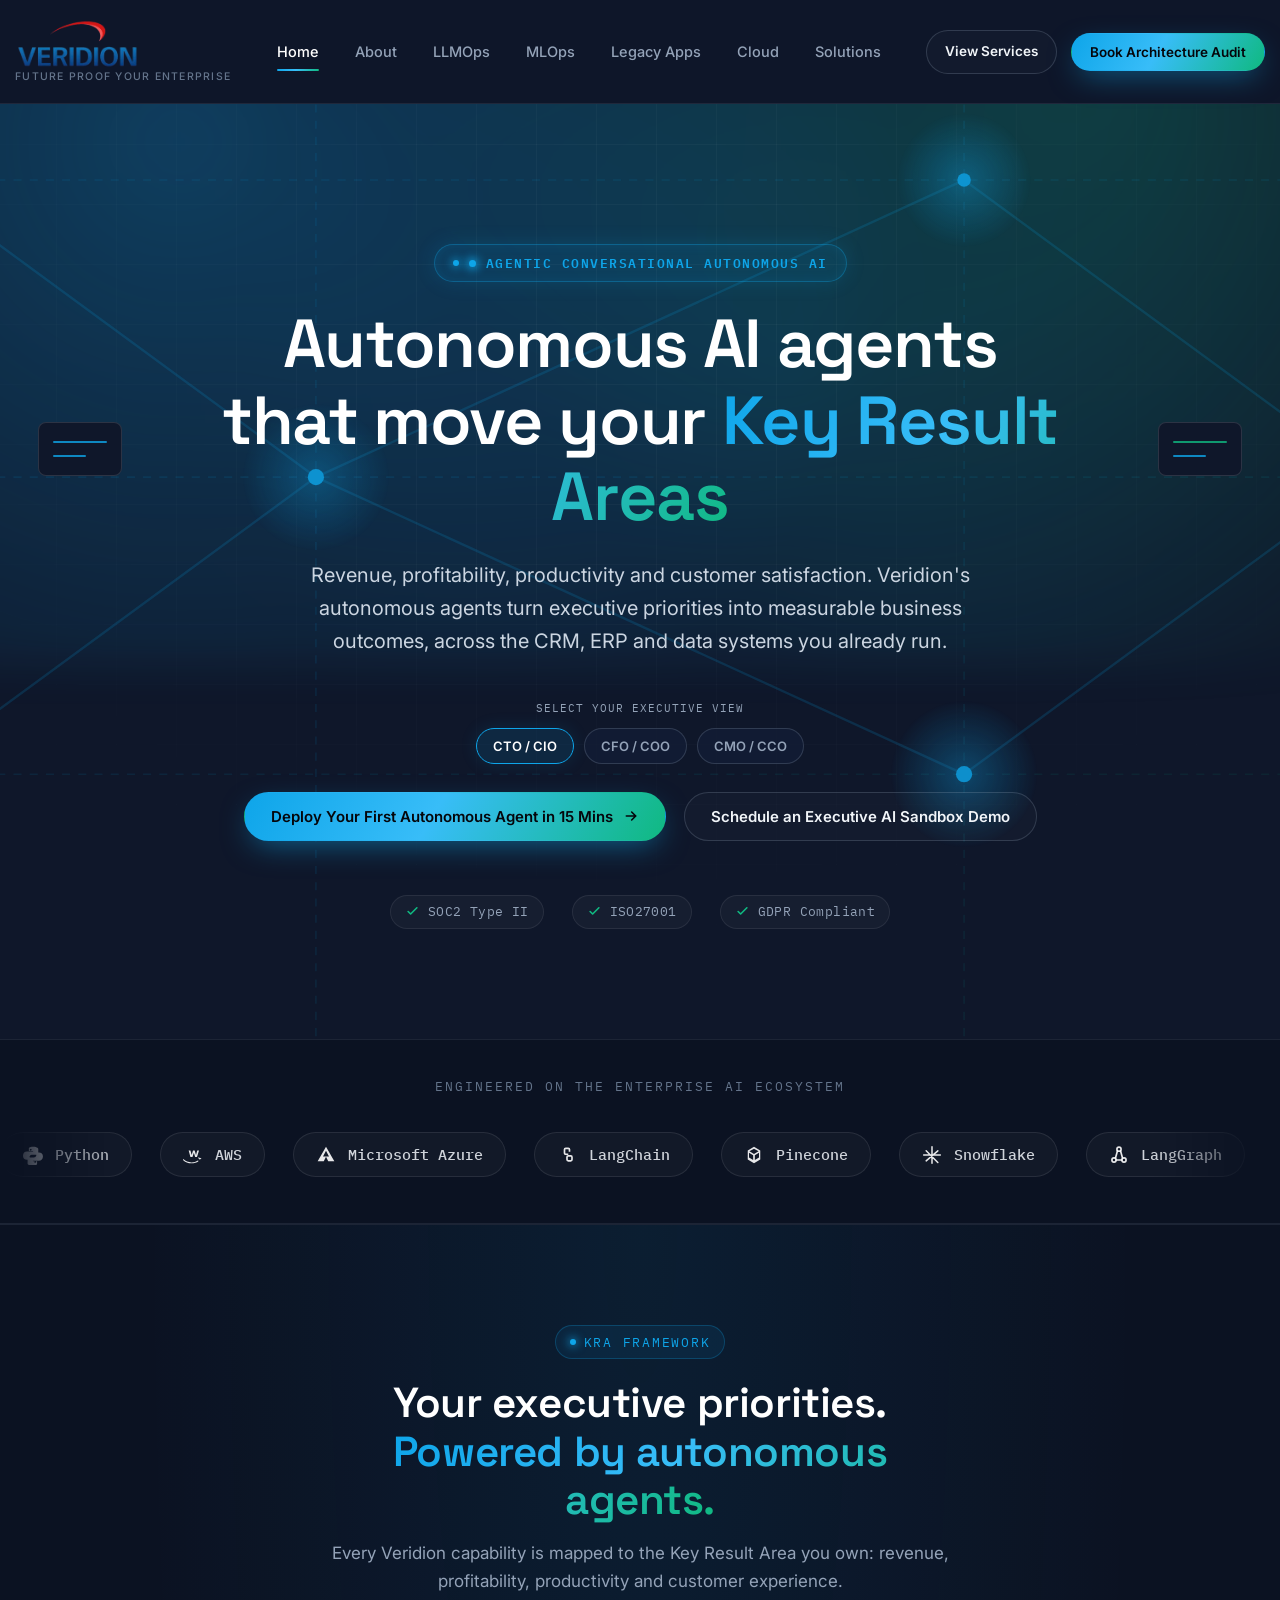
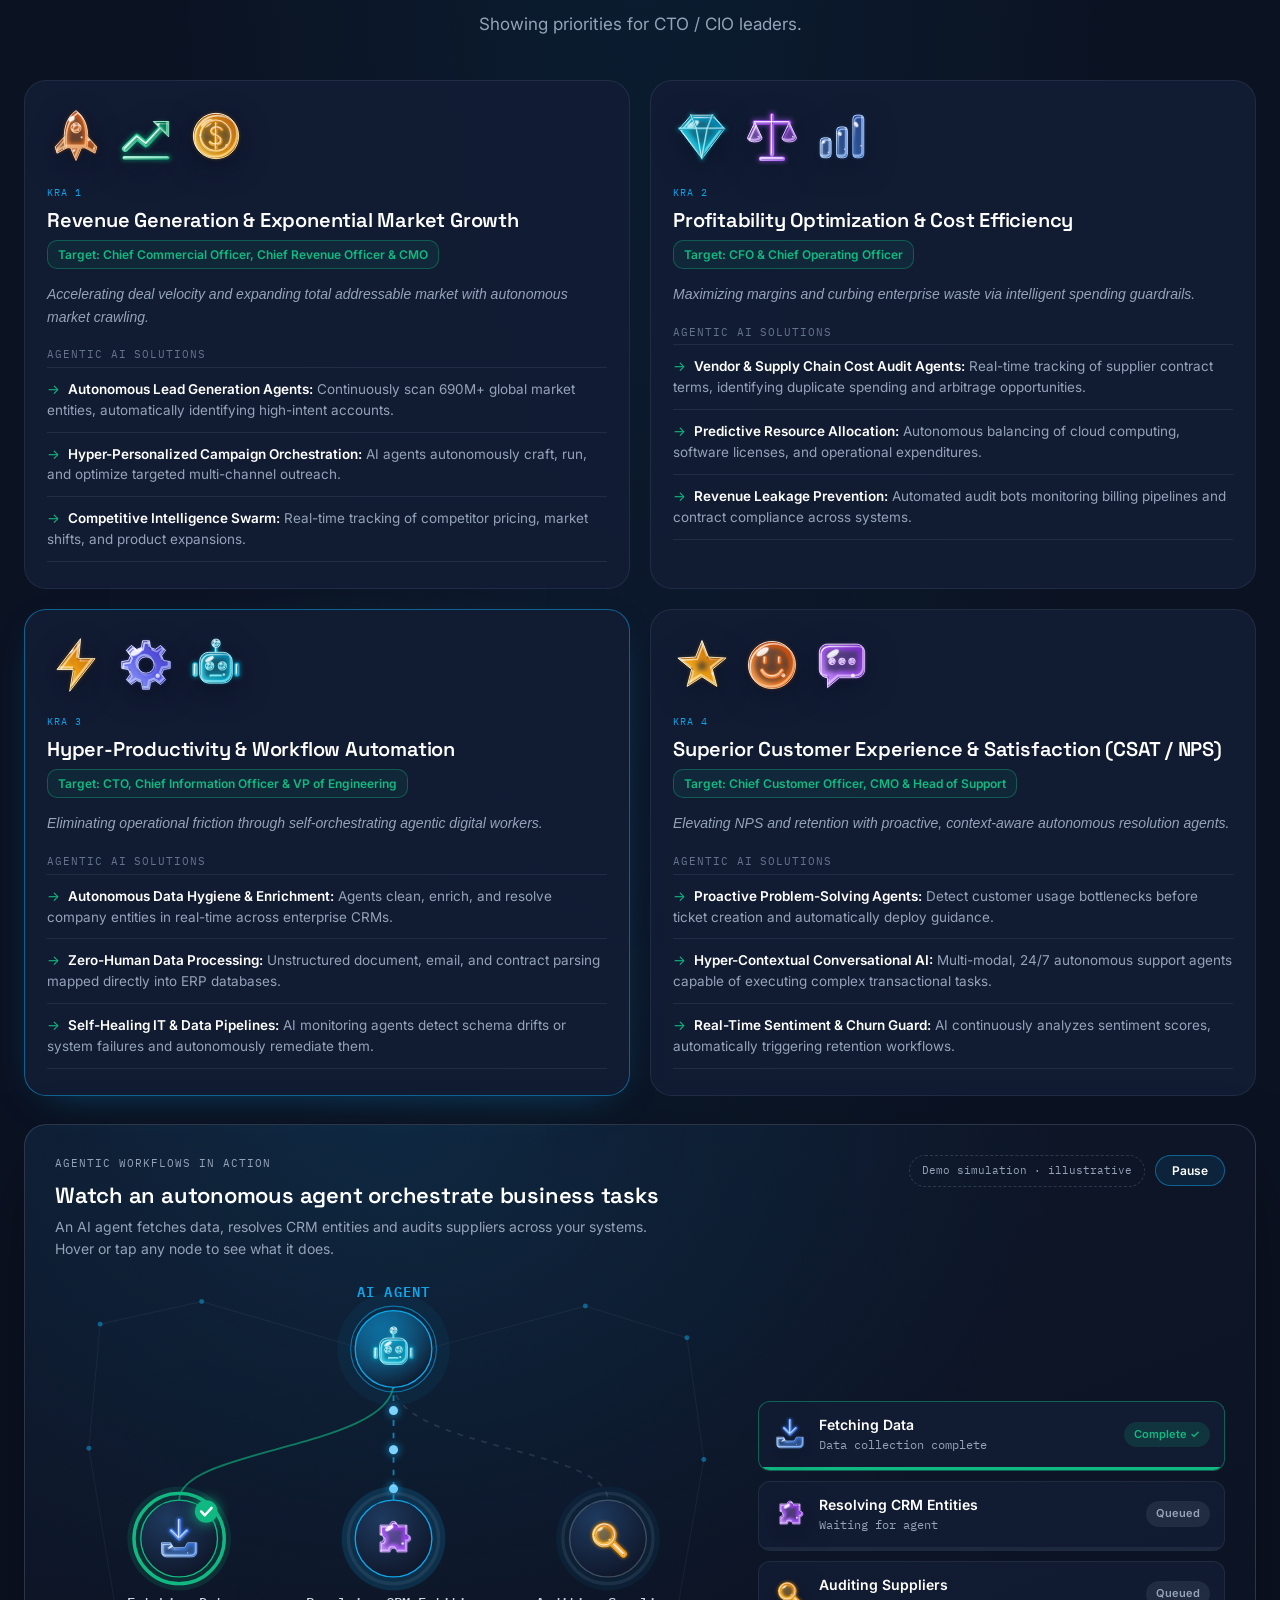
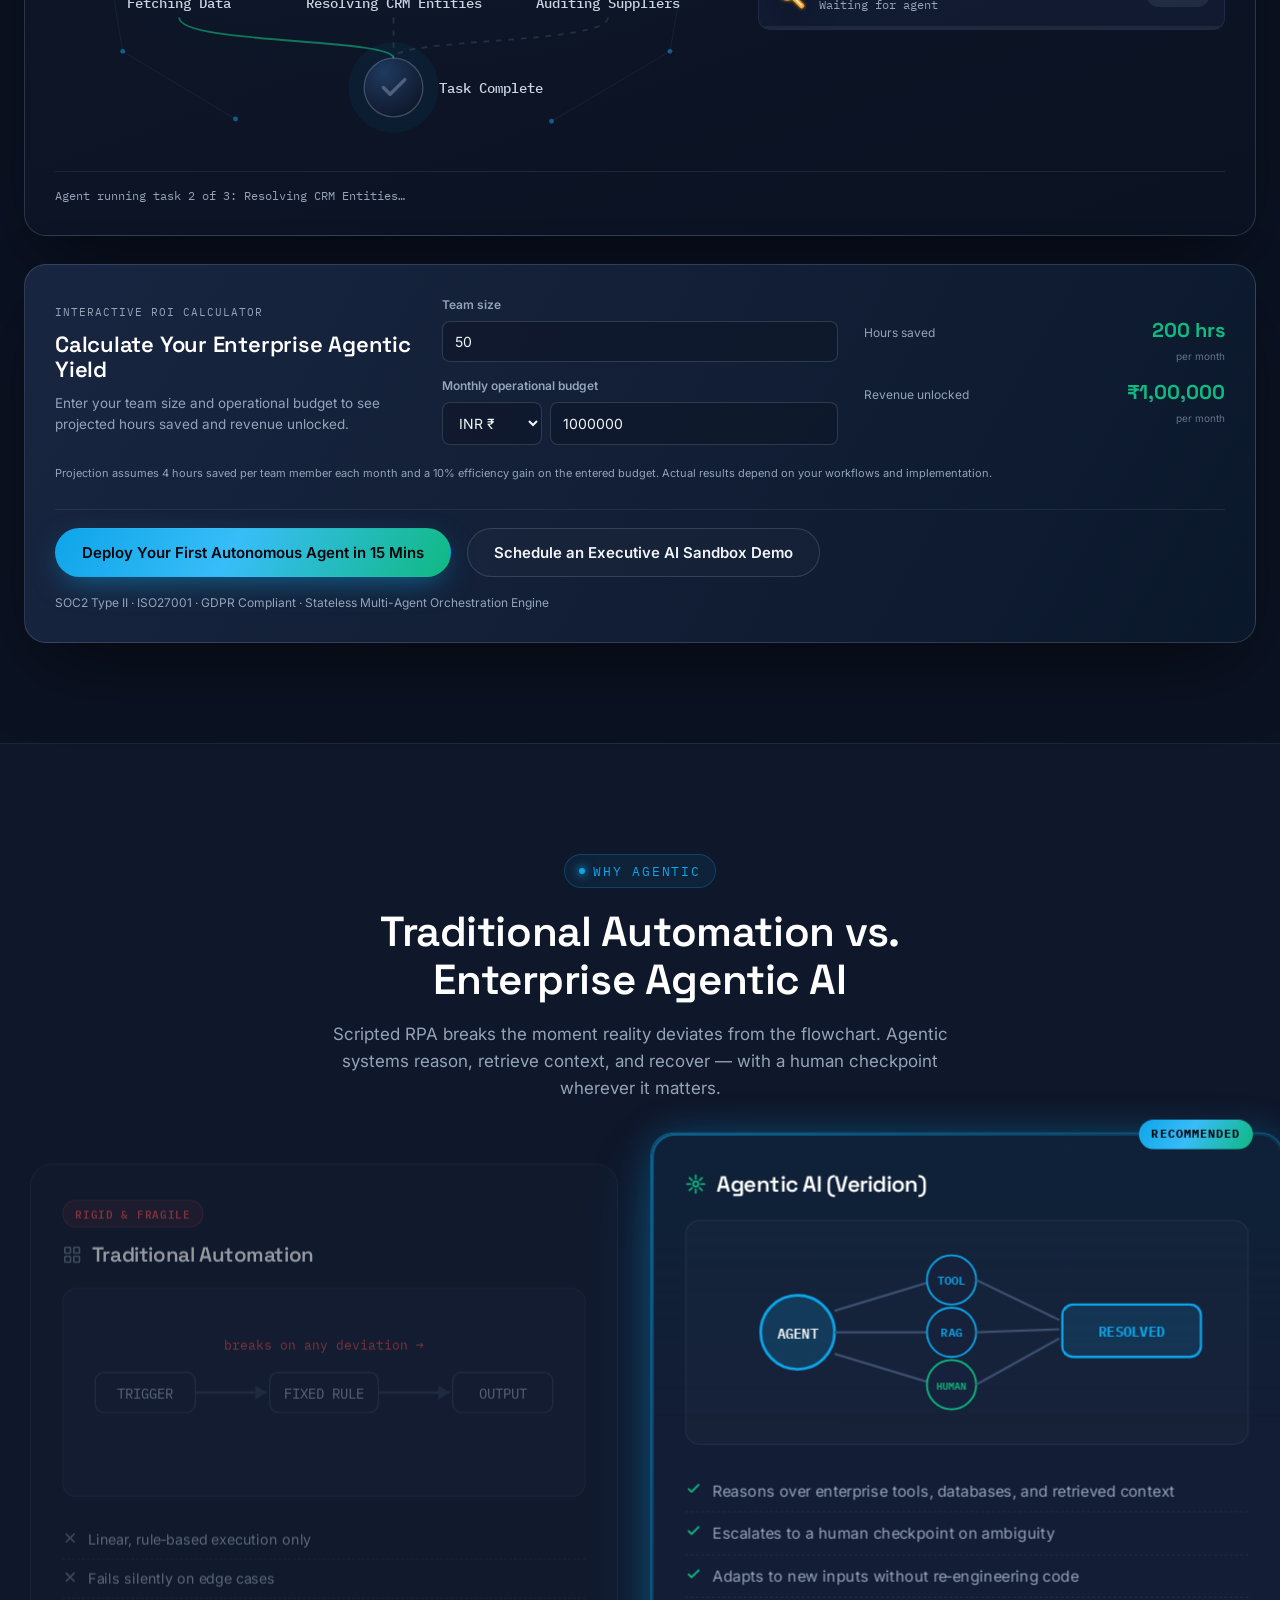
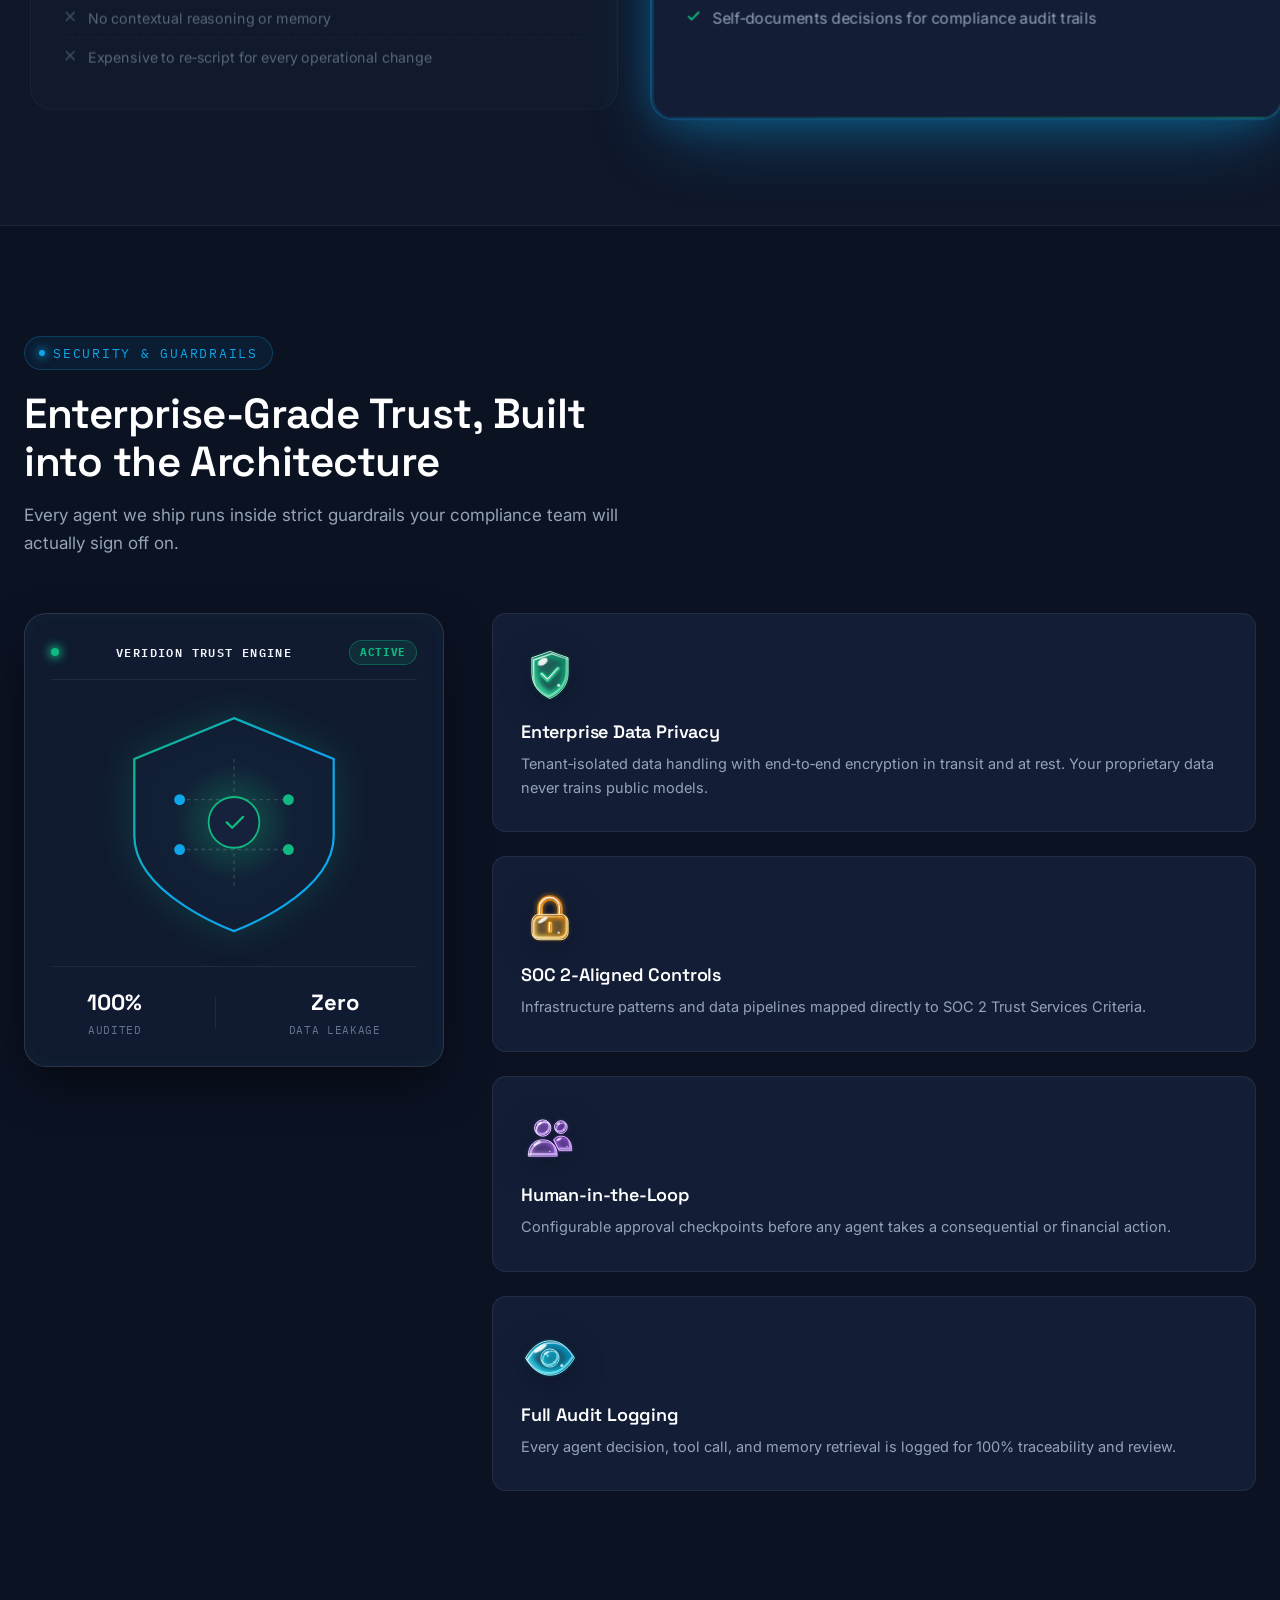
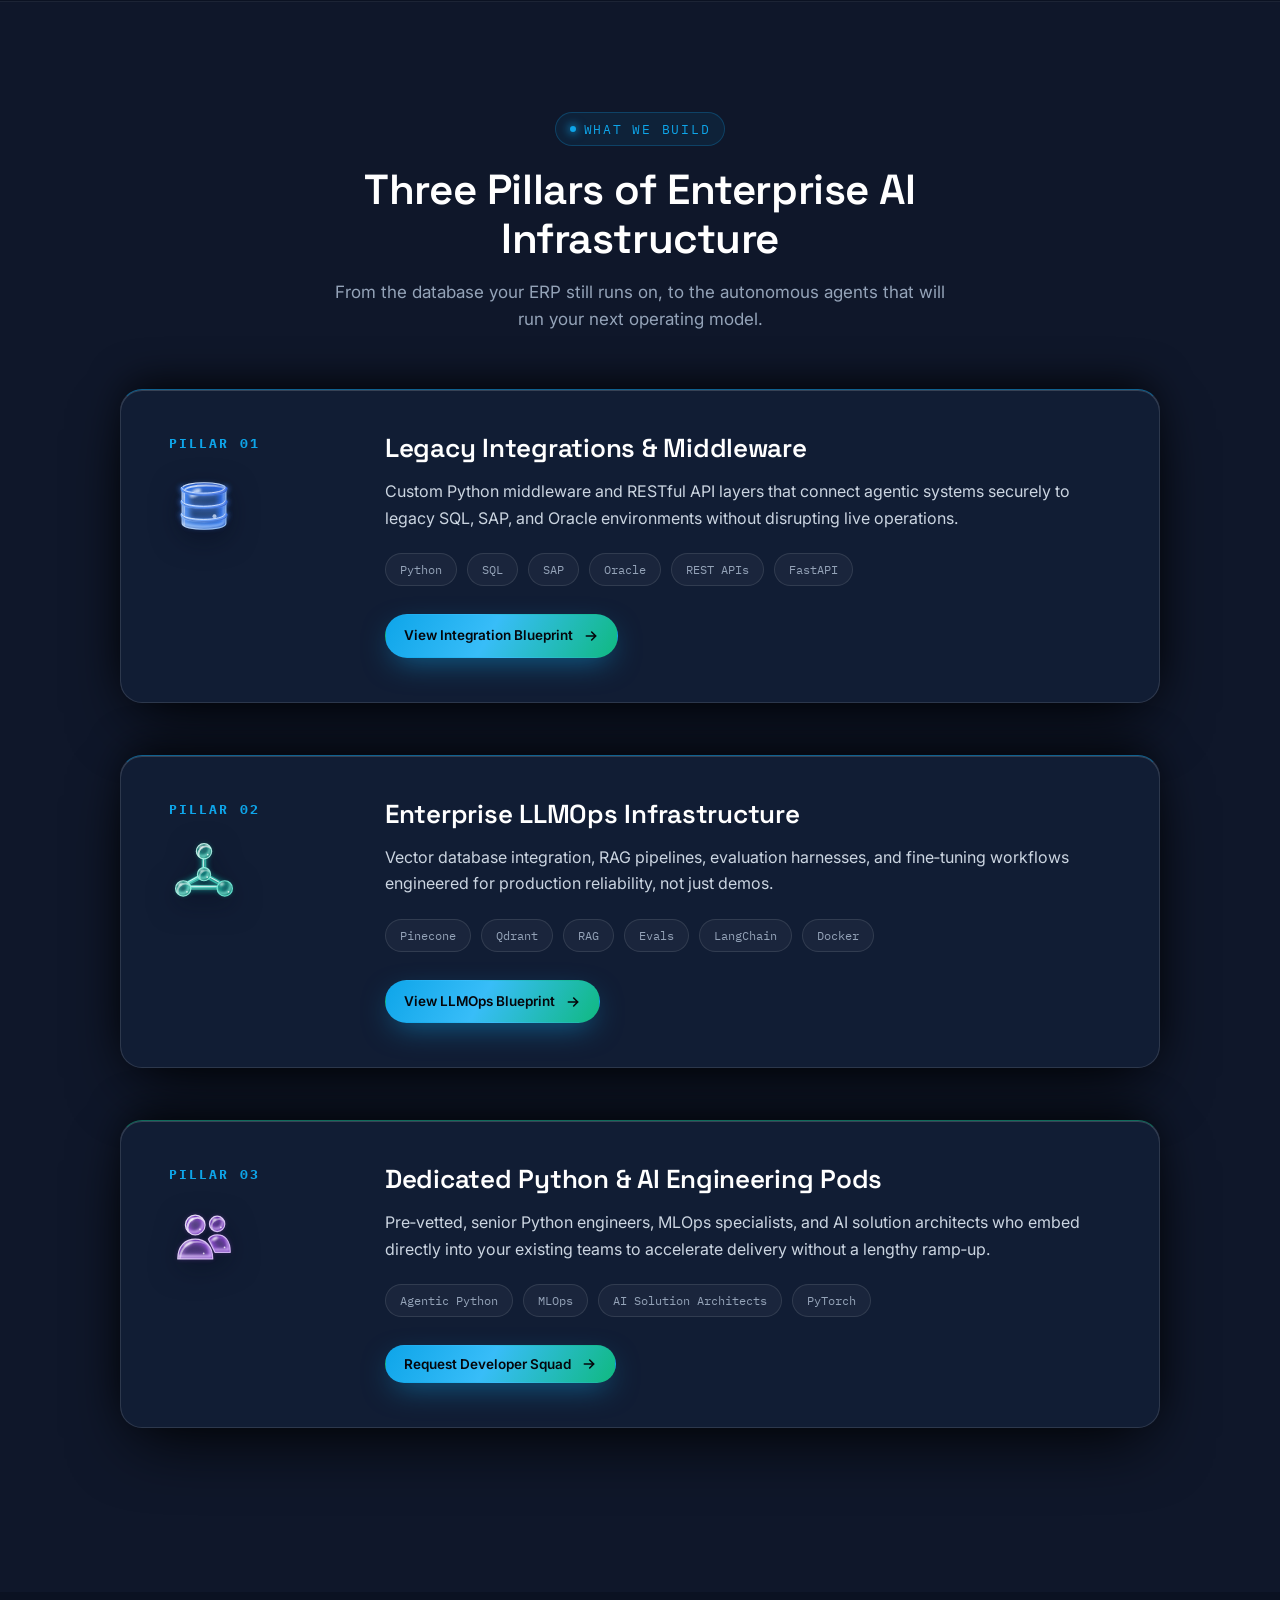
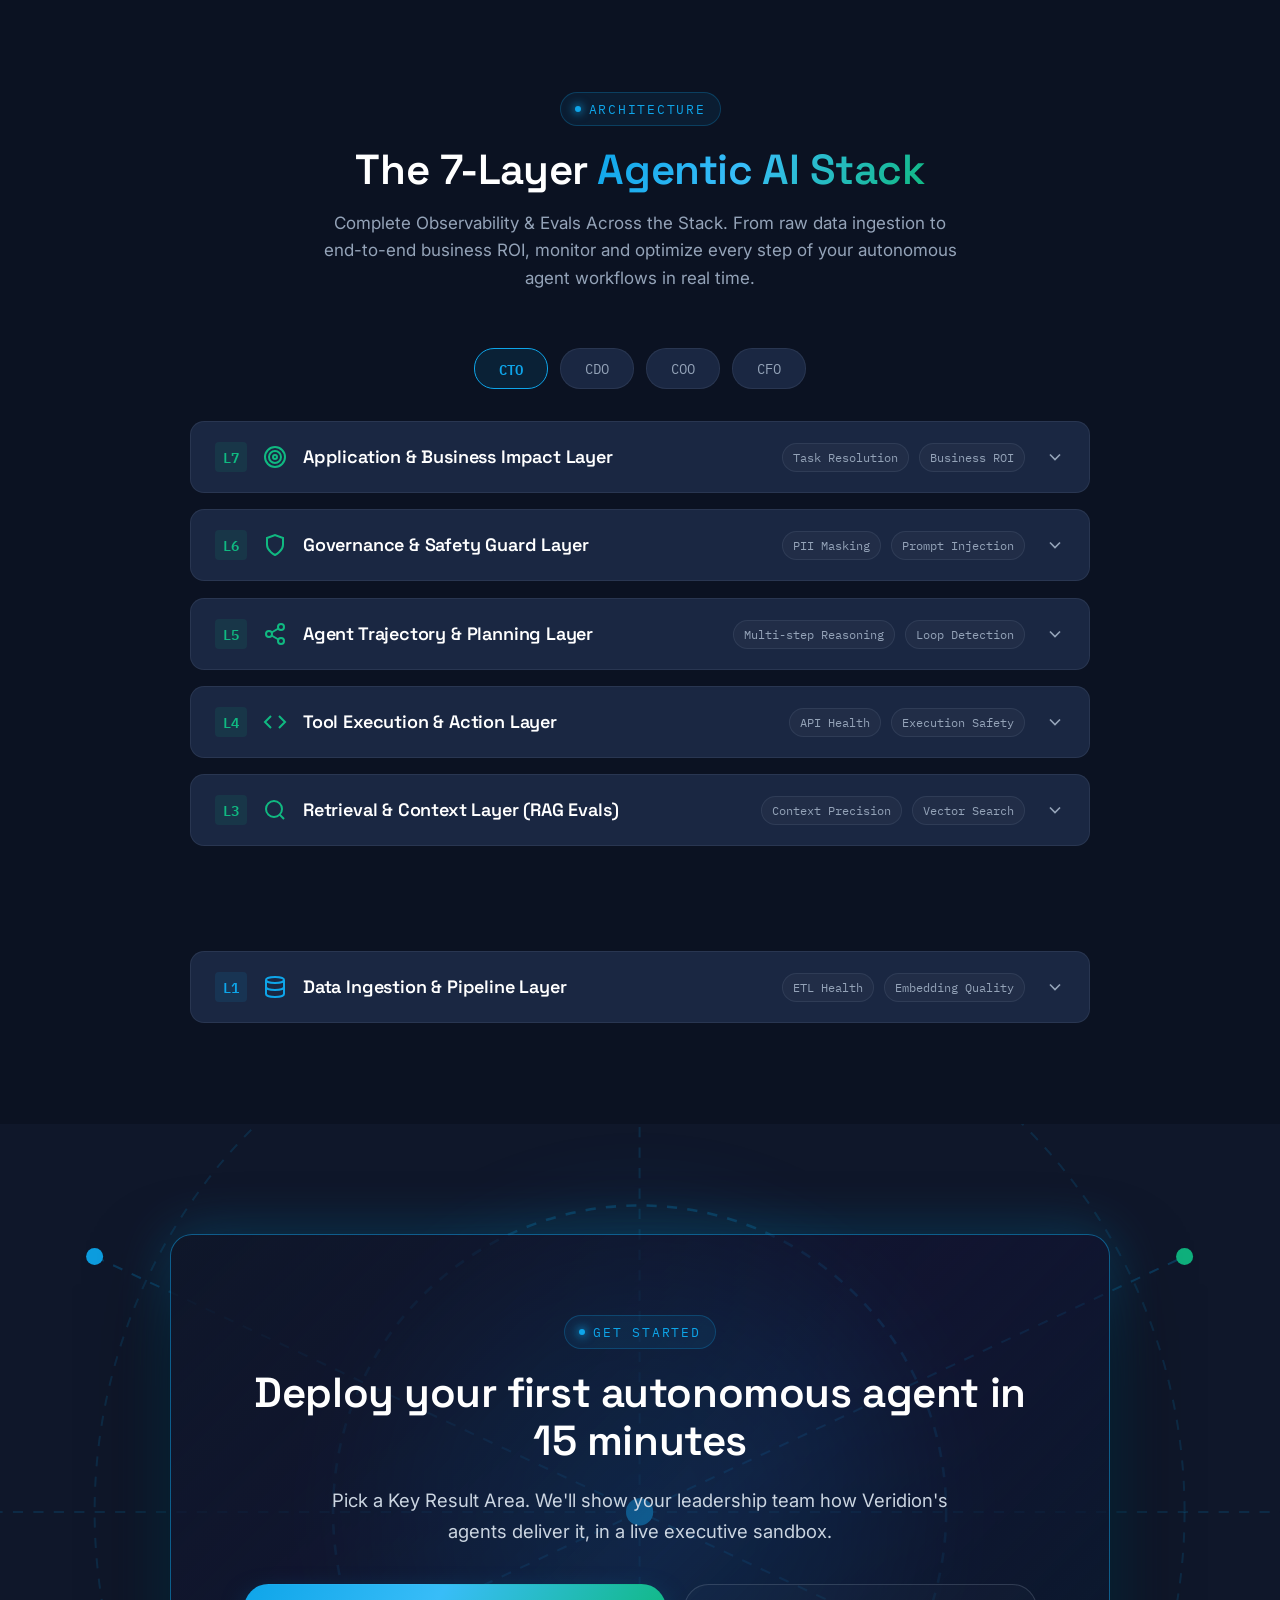
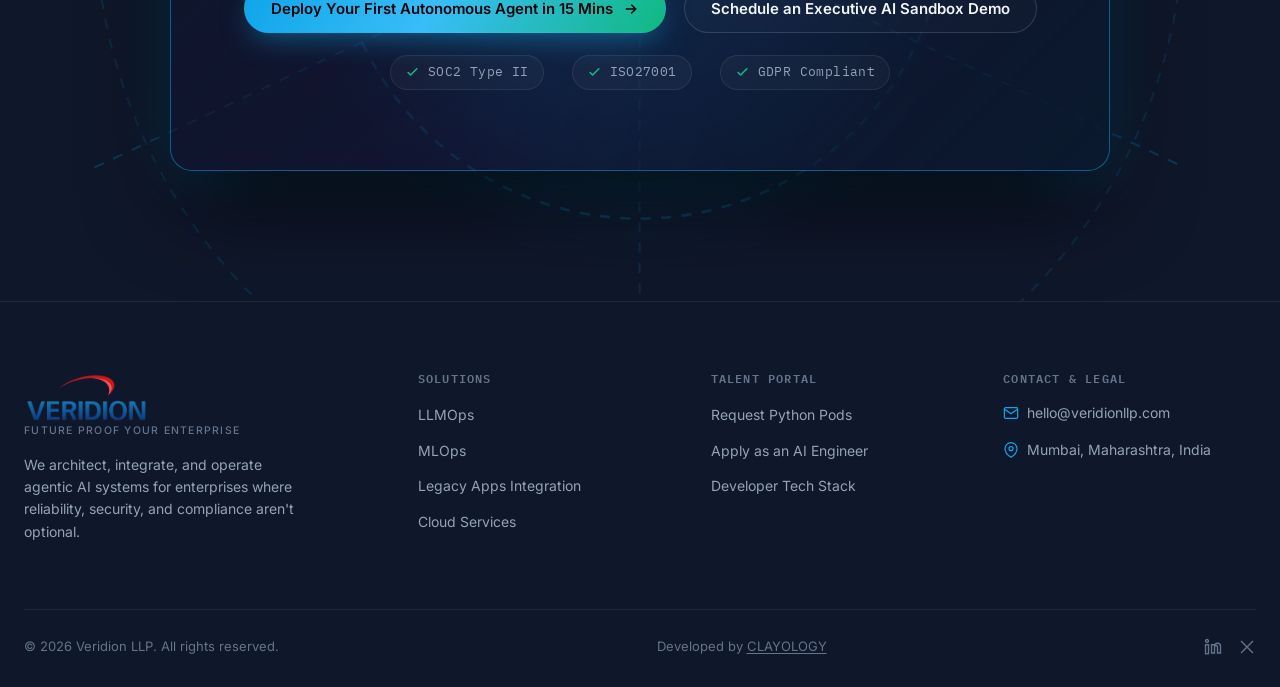
==== commit 54dbfa95: "my commit text" ====
--- a/index.html
+++ b/index.html
@@ -14,12 +14,2074 @@
     rel="stylesheet">
   <link rel="stylesheet" href="css/style.css">
 </head>
-3D-style glass effect wale icons
+
 <body>
 
 
   <!-- glass-icons:start -->
-  <svg class="gi-sprite" xmlns="http://www.w3.org/2000/svg" aria-hidden="true" focusable="false" style="position:absolute;width:0;height:0;overflow:hidden"><defs><linearGradient id="giClear-cyan" gradientUnits="userSpaceOnUse" x1="8" y1="6" x2="56" y2="58"><stop offset="0" stop-color="#FFFFFF" stop-opacity="0.22"/><stop offset="0.5" stop-color="#A5F3FC" stop-opacity="0.08"/><stop offset="1" stop-color="#67E8F9" stop-opacity="0.16"/></linearGradient><linearGradient id="giEdge-cyan" gradientUnits="userSpaceOnUse" x1="6" y1="58" x2="58" y2="6"><stop offset="0" stop-color="#67E8F9"/><stop offset="0.45" stop-color="#06B6D4"/><stop offset="1" stop-color="#0369A1"/></linearGradient><linearGradient id="giRim-cyan" gradientUnits="userSpaceOnUse" x1="6" y1="6" x2="58" y2="58"><stop offset="0" stop-color="#FFFFFF"/><stop offset="0.5" stop-color="#A5F3FC"/><stop offset="1" stop-color="#67E8F9"/></linearGradient><linearGradient id="giClear-blue" gradientUnits="userSpaceOnUse" x1="8" y1="6" x2="56" y2="58"><stop offset="0" stop-color="#FFFFFF" stop-opacity="0.22"/><stop offset="0.5" stop-color="#BFDBFE" stop-opacity="0.08"/><stop offset="1" stop-color="#93C5FD" stop-opacity="0.16"/></linearGradient><linearGradient id="giEdge-blue" gradientUnits="userSpaceOnUse" x1="6" y1="58" x2="58" y2="6"><stop offset="0" stop-color="#93C5FD"/><stop offset="0.45" stop-color="#3B82F6"/><stop offset="1" stop-color="#1D4ED8"/></linearGradient><linearGradient id="giRim-blue" gradientUnits="userSpaceOnUse" x1="6" y1="6" x2="58" y2="58"><stop offset="0" stop-color="#FFFFFF"/><stop offset="0.5" stop-color="#BFDBFE"/><stop offset="1" stop-color="#93C5FD"/></linearGradient><linearGradient id="giClear-indigo" gradientUnits="userSpaceOnUse" x1="8" y1="6" x2="56" y2="58"><stop offset="0" stop-color="#FFFFFF" stop-opacity="0.22"/><stop offset="0.5" stop-color="#C7D2FE" stop-opacity="0.08"/><stop offset="1" stop-color="#A5B4FC" stop-opacity="0.16"/></linearGradient><linearGradient id="giEdge-indigo" gradientUnits="userSpaceOnUse" x1="6" y1="58" x2="58" y2="6"><stop offset="0" stop-color="#A5B4FC"/><stop offset="0.45" stop-color="#6366F1"/><stop offset="1" stop-color="#4338CA"/></linearGradient><linearGradient id="giRim-indigo" gradientUnits="userSpaceOnUse" x1="6" y1="6" x2="58" y2="58"><stop offset="0" stop-color="#FFFFFF"/><stop offset="0.5" stop-color="#C7D2FE"/><stop offset="1" stop-color="#A5B4FC"/></linearGradient><linearGradient id="giClear-violet" gradientUnits="userSpaceOnUse" x1="8" y1="6" x2="56" y2="58"><stop offset="0" stop-color="#FFFFFF" stop-opacity="0.22"/><stop offset="0.5" stop-color="#E9D5FF" stop-opacity="0.08"/><stop offset="1" stop-color="#D8B4FE" stop-opacity="0.16"/></linearGradient><linearGradient id="giEdge-violet" gradientUnits="userSpaceOnUse" x1="6" y1="58" x2="58" y2="6"><stop offset="0" stop-color="#D8B4FE"/><stop offset="0.45" stop-color="#A855F7"/><stop offset="1" stop-color="#7E22CE"/></linearGradient><linearGradient id="giRim-violet" gradientUnits="userSpaceOnUse" x1="6" y1="6" x2="58" y2="58"><stop offset="0" stop-color="#FFFFFF"/><stop offset="0.5" stop-color="#E9D5FF"/><stop offset="1" stop-color="#D8B4FE"/></linearGradient><linearGradient id="giClear-pink" gradientUnits="userSpaceOnUse" x1="8" y1="6" x2="56" y2="58"><stop offset="0" stop-color="#FFFFFF" stop-opacity="0.22"/><stop offset="0.5" stop-color="#FBCFE8" stop-opacity="0.08"/><stop offset="1" stop-color="#F9A8D4" stop-opacity="0.16"/></linearGradient><linearGradient id="giEdge-pink" gradientUnits="userSpaceOnUse" x1="6" y1="58" x2="58" y2="6"><stop offset="0" stop-color="#F9A8D4"/><stop offset="0.45" stop-color="#EC4899"/><stop offset="1" stop-color="#BE185D"/></linearGradient><linearGradient id="giRim-pink" gradientUnits="userSpaceOnUse" x1="6" y1="6" x2="58" y2="58"><stop offset="0" stop-color="#FFFFFF"/><stop offset="0.5" stop-color="#FBCFE8"/><stop offset="1" stop-color="#F9A8D4"/></linearGradient><linearGradient id="giClear-rose" gradientUnits="userSpaceOnUse" x1="8" y1="6" x2="56" y2="58"><stop offset="0" stop-color="#FFFFFF" stop-opacity="0.22"/><stop offset="0.5" stop-color="#FECDD3" stop-opacity="0.08"/><stop offset="1" stop-color="#FDA4AF" stop-opacity="0.16"/></linearGradient><linearGradient id="giEdge-rose" gradientUnits="userSpaceOnUse" x1="6" y1="58" x2="58" y2="6"><stop offset="0" stop-color="#FDA4AF"/><stop offset="0.45" stop-color="#F43F5E"/><stop offset="1" stop-color="#BE123C"/></linearGradient><linearGradient id="giRim-rose" gradientUnits="userSpaceOnUse" x1="6" y1="6" x2="58" y2="58"><stop offset="0" stop-color="#FFFFFF"/><stop offset="0.5" stop-color="#FECDD3"/><stop offset="1" stop-color="#FDA4AF"/></linearGradient><linearGradient id="giClear-orange" gradientUnits="userSpaceOnUse" x1="8" y1="6" x2="56" y2="58"><stop offset="0" stop-color="#FFFFFF" stop-opacity="0.22"/><stop offset="0.5" stop-color="#FED7AA" stop-opacity="0.08"/><stop offset="1" stop-color="#FDBA74" stop-opacity="0.16"/></linearGradient><linearGradient id="giEdge-orange" gradientUnits="userSpaceOnUse" x1="6" y1="58" x2="58" y2="6"><stop offset="0" stop-color="#FDBA74"/><stop offset="0.45" stop-color="#F97316"/><stop offset="1" stop-color="#C2410C"/></linearGradient><linearGradient id="giRim-orange" gradientUnits="userSpaceOnUse" x1="6" y1="6" x2="58" y2="58"><stop offset="0" stop-color="#FFFFFF"/><stop offset="0.5" stop-color="#FED7AA"/><stop offset="1" stop-color="#FDBA74"/></linearGradient><linearGradient id="giClear-gold" gradientUnits="userSpaceOnUse" x1="8" y1="6" x2="56" y2="58"><stop offset="0" stop-color="#FFFFFF" stop-opacity="0.22"/><stop offset="0.5" stop-color="#FEF3C7" stop-opacity="0.08"/><stop offset="1" stop-color="#FDE68A" stop-opacity="0.16"/></linearGradient><linearGradient id="giEdge-gold" gradientUnits="userSpaceOnUse" x1="6" y1="58" x2="58" y2="6"><stop offset="0" stop-color="#FDE68A"/><stop offset="0.45" stop-color="#F59E0B"/><stop offset="1" stop-color="#B45309"/></linearGradient><linearGradient id="giRim-gold" gradientUnits="userSpaceOnUse" x1="6" y1="6" x2="58" y2="58"><stop offset="0" stop-color="#FFFFFF"/><stop offset="0.5" stop-color="#FEF3C7"/><stop offset="1" stop-color="#FDE68A"/></linearGradient><linearGradient id="giClear-emerald" gradientUnits="userSpaceOnUse" x1="8" y1="6" x2="56" y2="58"><stop offset="0" stop-color="#FFFFFF" stop-opacity="0.22"/><stop offset="0.5" stop-color="#A7F3D0" stop-opacity="0.08"/><stop offset="1" stop-color="#6EE7B7" stop-opacity="0.16"/></linearGradient><linearGradient id="giEdge-emerald" gradientUnits="userSpaceOnUse" x1="6" y1="58" x2="58" y2="6"><stop offset="0" stop-color="#6EE7B7"/><stop offset="0.45" stop-color="#10B981"/><stop offset="1" stop-color="#047857"/></linearGradient><linearGradient id="giRim-emerald" gradientUnits="userSpaceOnUse" x1="6" y1="6" x2="58" y2="58"><stop offset="0" stop-color="#FFFFFF"/><stop offset="0.5" stop-color="#A7F3D0"/><stop offset="1" stop-color="#6EE7B7"/></linearGradient><linearGradient id="giClear-teal" gradientUnits="userSpaceOnUse" x1="8" y1="6" x2="56" y2="58"><stop offset="0" stop-color="#FFFFFF" stop-opacity="0.22"/><stop offset="0.5" stop-color="#99F6E4" stop-opacity="0.08"/><stop offset="1" stop-color="#5EEAD4" stop-opacity="0.16"/></linearGradient><linearGradient id="giEdge-teal" gradientUnits="userSpaceOnUse" x1="6" y1="58" x2="58" y2="6"><stop offset="0" stop-color="#5EEAD4"/><stop offset="0.45" stop-color="#14B8A6"/><stop offset="1" stop-color="#0F766E"/></linearGradient><linearGradient id="giRim-teal" gradientUnits="userSpaceOnUse" x1="6" y1="6" x2="58" y2="58"><stop offset="0" stop-color="#FFFFFF"/><stop offset="0.5" stop-color="#99F6E4"/><stop offset="1" stop-color="#5EEAD4"/></linearGradient><linearGradient id="giSpec" gradientUnits="userSpaceOnUse" x1="6" y1="4" x2="40" y2="40"><stop offset="0" stop-color="#FFFFFF" stop-opacity="1"/><stop offset="0.6" stop-color="#FFFFFF" stop-opacity="0.5"/><stop offset="1" stop-color="#FFFFFF" stop-opacity="0"/></linearGradient><filter id="giGlow" filterUnits="userSpaceOnUse" x="-12" y="-12" width="88" height="88"><feGaussianBlur stdDeviation="2.6"/></filter><filter id="giBlur2" filterUnits="userSpaceOnUse" x="-12" y="-12" width="88" height="88"><feGaussianBlur stdDeviation="2.2"/></filter><filter id="giBlur1" filterUnits="userSpaceOnUse" x="-12" y="-12" width="88" height="88"><feGaussianBlur stdDeviation="0.8"/></filter></defs><symbol id="gi-shield" viewBox="0 0 64 64"><clipPath id="giC1"><path d="M32 6 L52 13 V30 C52 44 43 53 32 58 C21 53 12 44 12 30 V13 Z" clip-rule="evenodd"/></clipPath><path d="M32 6 L52 13 V30 C52 44 43 53 32 58 C21 53 12 44 12 30 V13 Z" fill="#10B981" opacity="0.32" filter="url(#giGlow)" fill-rule="evenodd"/><path d="M32 6 L52 13 V30 C52 44 43 53 32 58 C21 53 12 44 12 30 V13 Z" fill="url(#giClear-emerald)" fill-rule="evenodd"/><g clip-path="url(#giC1)"><path d="M32 6 L52 13 V30 C52 44 43 53 32 58 C21 53 12 44 12 30 V13 Z" fill="none" stroke="url(#giEdge-emerald)" stroke-width="13.6" opacity="0.95" filter="url(#giBlur2)"/><path d="M32 6 L52 13 V30 C52 44 43 53 32 58 C21 53 12 44 12 30 V13 Z" fill="none" stroke="#064E3B" stroke-width="2.4" opacity="0.6" filter="url(#giBlur1)"/><path d="M32 6 L52 13 V30 C52 44 43 53 32 58 C21 53 12 44 12 30 V13 Z" fill="none" stroke="#A7F3D0" stroke-width="2.6" opacity="0.6" filter="url(#giBlur1)" transform="translate(-1.6 -2.2)"/><path d="M32 6 L52 13 V30 C52 44 43 53 32 58 C21 53 12 44 12 30 V13 Z" fill="none" stroke="url(#giSpec)" stroke-width="1.7" transform="translate(1.9 2.5)"/><ellipse cx="24.0" cy="17.4" rx="6.0" ry="3.6" fill="#FFFFFF" opacity="0.9" transform="rotate(-32 24.0 17.4)" filter="url(#giBlur1)"/><circle cx="41.6" cy="43.4" r="1.8" fill="#FFFFFF" opacity="0.75"/></g><path d="M32 6 L52 13 V30 C52 44 43 53 32 58 C21 53 12 44 12 30 V13 Z" fill="none" stroke="url(#giRim-emerald)" stroke-width="1.1" opacity="0.9" stroke-linejoin="round"/><path d="M23 31 L29.5 37.5 L41 25" stroke-linecap="round" stroke-linejoin="round" fill="none" stroke="#10B981" stroke-opacity="0.42" stroke-width="8" filter="url(#giGlow)"/><path d="M23 31 L29.5 37.5 L41 25" stroke-linecap="round" stroke-linejoin="round" fill="none" stroke="url(#giEdge-emerald)" stroke-width="5"/><path d="M23 31 L29.5 37.5 L41 25" stroke-linecap="round" stroke-linejoin="round" fill="none" stroke="#FFFFFF" stroke-opacity="0.4" stroke-width="2.75" filter="url(#giBlur1)"/><path d="M23 31 L29.5 37.5 L41 25" stroke-linecap="round" stroke-linejoin="round" fill="none" stroke="#064E3B" stroke-opacity="0.5" stroke-width="0.80" transform="translate(0.7 1)"/><path d="M23 31 L29.5 37.5 L41 25" stroke-linecap="round" stroke-linejoin="round" fill="none" stroke="#FFFFFF" stroke-opacity="0.9" stroke-width="1.00" transform="translate(-0.6 -0.9)"/></symbol><symbol id="gi-lock" viewBox="0 0 64 64"><path d="M21 29 V21 A11 11 0 0 1 43 21 V29" stroke-linecap="round" stroke-linejoin="round" fill="none" stroke="#F59E0B" stroke-opacity="0.42" stroke-width="9" filter="url(#giGlow)"/><path d="M21 29 V21 A11 11 0 0 1 43 21 V29" stroke-linecap="round" stroke-linejoin="round" fill="none" stroke="url(#giEdge-gold)" stroke-width="6"/><path d="M21 29 V21 A11 11 0 0 1 43 21 V29" stroke-linecap="round" stroke-linejoin="round" fill="none" stroke="#FFFFFF" stroke-opacity="0.4" stroke-width="3.30" filter="url(#giBlur1)"/><path d="M21 29 V21 A11 11 0 0 1 43 21 V29" stroke-linecap="round" stroke-linejoin="round" fill="none" stroke="#78350F" stroke-opacity="0.5" stroke-width="0.96" transform="translate(0.7 1)"/><path d="M21 29 V21 A11 11 0 0 1 43 21 V29" stroke-linecap="round" stroke-linejoin="round" fill="none" stroke="#FFFFFF" stroke-opacity="0.9" stroke-width="1.20" transform="translate(-0.6 -0.9)"/><clipPath id="giC2"><path d="M20 28 H44 A8 8 0 0 1 52 36 V48 A8 8 0 0 1 44 56 H20 A8 8 0 0 1 12 48 V36 A8 8 0 0 1 20 28 Z" clip-rule="evenodd"/></clipPath><path d="M20 28 H44 A8 8 0 0 1 52 36 V48 A8 8 0 0 1 44 56 H20 A8 8 0 0 1 12 48 V36 A8 8 0 0 1 20 28 Z" fill="#F59E0B" opacity="0.32" filter="url(#giGlow)" fill-rule="evenodd"/><path d="M20 28 H44 A8 8 0 0 1 52 36 V48 A8 8 0 0 1 44 56 H20 A8 8 0 0 1 12 48 V36 A8 8 0 0 1 20 28 Z" fill="url(#giClear-gold)" fill-rule="evenodd"/><g clip-path="url(#giC2)"><path d="M20 28 H44 A8 8 0 0 1 52 36 V48 A8 8 0 0 1 44 56 H20 A8 8 0 0 1 12 48 V36 A8 8 0 0 1 20 28 Z" fill="none" stroke="url(#giEdge-gold)" stroke-width="9.5" opacity="0.95" filter="url(#giBlur2)"/><path d="M20 28 H44 A8 8 0 0 1 52 36 V48 A8 8 0 0 1 44 56 H20 A8 8 0 0 1 12 48 V36 A8 8 0 0 1 20 28 Z" fill="none" stroke="#78350F" stroke-width="2.4" opacity="0.6" filter="url(#giBlur1)"/><path d="M20 28 H44 A8 8 0 0 1 52 36 V48 A8 8 0 0 1 44 56 H20 A8 8 0 0 1 12 48 V36 A8 8 0 0 1 20 28 Z" fill="none" stroke="#FEF3C7" stroke-width="2.6" opacity="0.6" filter="url(#giBlur1)" transform="translate(-1.6 -2.2)"/><path d="M20 28 H44 A8 8 0 0 1 52 36 V48 A8 8 0 0 1 44 56 H20 A8 8 0 0 1 12 48 V36 A8 8 0 0 1 20 28 Z" fill="none" stroke="url(#giSpec)" stroke-width="1.7" transform="translate(1.9 2.5)"/><ellipse cx="24.0" cy="34.2" rx="6.0" ry="2.0" fill="#FFFFFF" opacity="0.9" transform="rotate(-32 24.0 34.2)" filter="url(#giBlur1)"/><circle cx="41.6" cy="48.2" r="1.3" fill="#FFFFFF" opacity="0.75"/></g><path d="M20 28 H44 A8 8 0 0 1 52 36 V48 A8 8 0 0 1 44 56 H20 A8 8 0 0 1 12 48 V36 A8 8 0 0 1 20 28 Z" fill="none" stroke="url(#giRim-gold)" stroke-width="1.1" opacity="0.9" stroke-linejoin="round"/><path d="M32 38 V46" stroke-linecap="round" stroke-linejoin="round" fill="none" stroke="#F59E0B" stroke-opacity="0.42" stroke-width="8" filter="url(#giGlow)"/><path d="M32 38 V46" stroke-linecap="round" stroke-linejoin="round" fill="none" stroke="url(#giEdge-gold)" stroke-width="5"/><path d="M32 38 V46" stroke-linecap="round" stroke-linejoin="round" fill="none" stroke="#FFFFFF" stroke-opacity="0.4" stroke-width="2.75" filter="url(#giBlur1)"/><path d="M32 38 V46" stroke-linecap="round" stroke-linejoin="round" fill="none" stroke="#78350F" stroke-opacity="0.5" stroke-width="0.80" transform="translate(0.7 1)"/><path d="M32 38 V46" stroke-linecap="round" stroke-linejoin="round" fill="none" stroke="#FFFFFF" stroke-opacity="0.9" stroke-width="1.00" transform="translate(-0.6 -0.9)"/></symbol><symbol id="gi-users" viewBox="0 0 64 64"><clipPath id="giC3"><path d="M37 20 a7 7 0 1 0 14 0 a7 7 0 1 0 -14 0 Z" clip-rule="evenodd"/></clipPath><path d="M37 20 a7 7 0 1 0 14 0 a7 7 0 1 0 -14 0 Z" fill="#A855F7" opacity="0.32" filter="url(#giGlow)" fill-rule="evenodd"/><path d="M37 20 a7 7 0 1 0 14 0 a7 7 0 1 0 -14 0 Z" fill="url(#giClear-violet)" fill-rule="evenodd"/><g clip-path="url(#giC3)"><path d="M37 20 a7 7 0 1 0 14 0 a7 7 0 1 0 -14 0 Z" fill="none" stroke="url(#giEdge-violet)" stroke-width="4.8" opacity="0.95" filter="url(#giBlur2)"/><path d="M37 20 a7 7 0 1 0 14 0 a7 7 0 1 0 -14 0 Z" fill="none" stroke="#4C1D95" stroke-width="2.4" opacity="0.6" filter="url(#giBlur1)"/><path d="M37 20 a7 7 0 1 0 14 0 a7 7 0 1 0 -14 0 Z" fill="none" stroke="#E9D5FF" stroke-width="2.6" opacity="0.6" filter="url(#giBlur1)" transform="translate(-1.6 -2.2)"/><path d="M37 20 a7 7 0 1 0 14 0 a7 7 0 1 0 -14 0 Z" fill="none" stroke="url(#giSpec)" stroke-width="1.7" transform="translate(1.9 2.5)"/><ellipse cx="41.2" cy="16.1" rx="2.1" ry="1.2" fill="#FFFFFF" opacity="0.9" transform="rotate(-32 41.2 16.1)" filter="url(#giBlur1)"/><circle cx="47.4" cy="23.1" r="0.8" fill="#FFFFFF" opacity="0.75"/></g><path d="M37 20 a7 7 0 1 0 14 0 a7 7 0 1 0 -14 0 Z" fill="none" stroke="url(#giRim-violet)" stroke-width="1.1" opacity="0.9" stroke-linejoin="round"/><clipPath id="giC4"><path d="M36 34 C38 31 41 30 44 30 C51 30 56 35 56 46 H42 Z" clip-rule="evenodd"/></clipPath><path d="M36 34 C38 31 41 30 44 30 C51 30 56 35 56 46 H42 Z" fill="#A855F7" opacity="0.32" filter="url(#giGlow)" fill-rule="evenodd"/><path d="M36 34 C38 31 41 30 44 30 C51 30 56 35 56 46 H42 Z" fill="url(#giClear-violet)" fill-rule="evenodd"/><g clip-path="url(#giC4)"><path d="M36 34 C38 31 41 30 44 30 C51 30 56 35 56 46 H42 Z" fill="none" stroke="url(#giEdge-violet)" stroke-width="5.4" opacity="0.95" filter="url(#giBlur2)"/><path d="M36 34 C38 31 41 30 44 30 C51 30 56 35 56 46 H42 Z" fill="none" stroke="#4C1D95" stroke-width="2.4" opacity="0.6" filter="url(#giBlur1)"/><path d="M36 34 C38 31 41 30 44 30 C51 30 56 35 56 46 H42 Z" fill="none" stroke="#E9D5FF" stroke-width="2.6" opacity="0.6" filter="url(#giBlur1)" transform="translate(-1.6 -2.2)"/><path d="M36 34 C38 31 41 30 44 30 C51 30 56 35 56 46 H42 Z" fill="none" stroke="url(#giSpec)" stroke-width="1.7" transform="translate(1.9 2.5)"/><ellipse cx="42.0" cy="33.5" rx="3.0" ry="1.2" fill="#FFFFFF" opacity="0.9" transform="rotate(-32 42.0 33.5)" filter="url(#giBlur1)"/><circle cx="50.8" cy="41.5" r="0.8" fill="#FFFFFF" opacity="0.75"/></g><path d="M36 34 C38 31 41 30 44 30 C51 30 56 35 56 46 H42 Z" fill="none" stroke="url(#giRim-violet)" stroke-width="1.1" opacity="0.9" stroke-linejoin="round"/><clipPath id="giC5"><path d="M15 21 a9 9 0 1 0 18 0 a9 9 0 1 0 -18 0 Z" clip-rule="evenodd"/></clipPath><path d="M15 21 a9 9 0 1 0 18 0 a9 9 0 1 0 -18 0 Z" fill="#A855F7" opacity="0.32" filter="url(#giGlow)" fill-rule="evenodd"/><path d="M15 21 a9 9 0 1 0 18 0 a9 9 0 1 0 -18 0 Z" fill="url(#giClear-violet)" fill-rule="evenodd"/><g clip-path="url(#giC5)"><path d="M15 21 a9 9 0 1 0 18 0 a9 9 0 1 0 -18 0 Z" fill="none" stroke="url(#giEdge-violet)" stroke-width="6.1" opacity="0.95" filter="url(#giBlur2)"/><path d="M15 21 a9 9 0 1 0 18 0 a9 9 0 1 0 -18 0 Z" fill="none" stroke="#4C1D95" stroke-width="2.4" opacity="0.6" filter="url(#giBlur1)"/><path d="M15 21 a9 9 0 1 0 18 0 a9 9 0 1 0 -18 0 Z" fill="none" stroke="#E9D5FF" stroke-width="2.6" opacity="0.6" filter="url(#giBlur1)" transform="translate(-1.6 -2.2)"/><path d="M15 21 a9 9 0 1 0 18 0 a9 9 0 1 0 -18 0 Z" fill="none" stroke="url(#giSpec)" stroke-width="1.7" transform="translate(1.9 2.5)"/><ellipse cx="20.4" cy="16.0" rx="2.7" ry="1.3" fill="#FFFFFF" opacity="0.9" transform="rotate(-32 20.4 16.0)" filter="url(#giBlur1)"/><circle cx="28.3" cy="25.0" r="0.8" fill="#FFFFFF" opacity="0.75"/></g><path d="M15 21 a9 9 0 1 0 18 0 a9 9 0 1 0 -18 0 Z" fill="none" stroke="url(#giRim-violet)" stroke-width="1.1" opacity="0.9" stroke-linejoin="round"/><clipPath id="giC6"><path d="M8 52 C8 40 15 34 24 34 C33 34 40 40 40 52 Z" clip-rule="evenodd"/></clipPath><path d="M8 52 C8 40 15 34 24 34 C33 34 40 40 40 52 Z" fill="#A855F7" opacity="0.32" filter="url(#giGlow)" fill-rule="evenodd"/><path d="M8 52 C8 40 15 34 24 34 C33 34 40 40 40 52 Z" fill="url(#giClear-violet)" fill-rule="evenodd"/><g clip-path="url(#giC6)"><path d="M8 52 C8 40 15 34 24 34 C33 34 40 40 40 52 Z" fill="none" stroke="url(#giEdge-violet)" stroke-width="6.1" opacity="0.95" filter="url(#giBlur2)"/><path d="M8 52 C8 40 15 34 24 34 C33 34 40 40 40 52 Z" fill="none" stroke="#4C1D95" stroke-width="2.4" opacity="0.6" filter="url(#giBlur1)"/><path d="M8 52 C8 40 15 34 24 34 C33 34 40 40 40 52 Z" fill="none" stroke="#E9D5FF" stroke-width="2.6" opacity="0.6" filter="url(#giBlur1)" transform="translate(-1.6 -2.2)"/><path d="M8 52 C8 40 15 34 24 34 C33 34 40 40 40 52 Z" fill="none" stroke="url(#giSpec)" stroke-width="1.7" transform="translate(1.9 2.5)"/><ellipse cx="17.6" cy="38.0" rx="4.8" ry="1.3" fill="#FFFFFF" opacity="0.9" transform="rotate(-32 17.6 38.0)" filter="url(#giBlur1)"/><circle cx="31.7" cy="47.0" r="0.8" fill="#FFFFFF" opacity="0.75"/></g><path d="M8 52 C8 40 15 34 24 34 C33 34 40 40 40 52 Z" fill="none" stroke="url(#giRim-violet)" stroke-width="1.1" opacity="0.9" stroke-linejoin="round"/></symbol><symbol id="gi-eye" viewBox="0 0 64 64"><clipPath id="giC7"><path d="M5 32 C13 18 23 13 32 13 C41 13 51 18 59 32 C51 46 41 51 32 51 C23 51 13 46 5 32 Z" clip-rule="evenodd"/></clipPath><path d="M5 32 C13 18 23 13 32 13 C41 13 51 18 59 32 C51 46 41 51 32 51 C23 51 13 46 5 32 Z" fill="#06B6D4" opacity="0.32" filter="url(#giGlow)" fill-rule="evenodd"/><path d="M5 32 C13 18 23 13 32 13 C41 13 51 18 59 32 C51 46 41 51 32 51 C23 51 13 46 5 32 Z" fill="url(#giClear-cyan)" fill-rule="evenodd"/><g clip-path="url(#giC7)"><path d="M5 32 C13 18 23 13 32 13 C41 13 51 18 59 32 C51 46 41 51 32 51 C23 51 13 46 5 32 Z" fill="none" stroke="url(#giEdge-cyan)" stroke-width="12.9" opacity="0.95" filter="url(#giBlur2)"/><path d="M5 32 C13 18 23 13 32 13 C41 13 51 18 59 32 C51 46 41 51 32 51 C23 51 13 46 5 32 Z" fill="none" stroke="#164E63" stroke-width="2.4" opacity="0.6" filter="url(#giBlur1)"/><path d="M5 32 C13 18 23 13 32 13 C41 13 51 18 59 32 C51 46 41 51 32 51 C23 51 13 46 5 32 Z" fill="none" stroke="#A5F3FC" stroke-width="2.6" opacity="0.6" filter="url(#giBlur1)" transform="translate(-1.6 -2.2)"/><path d="M5 32 C13 18 23 13 32 13 C41 13 51 18 59 32 C51 46 41 51 32 51 C23 51 13 46 5 32 Z" fill="none" stroke="url(#giSpec)" stroke-width="1.7" transform="translate(1.9 2.5)"/><ellipse cx="21.2" cy="21.4" rx="8.1" ry="2.7" fill="#FFFFFF" opacity="0.9" transform="rotate(-32 21.2 21.4)" filter="url(#giBlur1)"/><circle cx="45.0" cy="40.4" r="1.7" fill="#FFFFFF" opacity="0.75"/></g><path d="M5 32 C13 18 23 13 32 13 C41 13 51 18 59 32 C51 46 41 51 32 51 C23 51 13 46 5 32 Z" fill="none" stroke="url(#giRim-cyan)" stroke-width="1.1" opacity="0.9" stroke-linejoin="round"/><clipPath id="giC8"><path d="M22 32 a10 10 0 1 0 20 0 a10 10 0 1 0 -20 0 Z" clip-rule="evenodd"/></clipPath><path d="M22 32 a10 10 0 1 0 20 0 a10 10 0 1 0 -20 0 Z" fill="#06B6D4" opacity="0.32" filter="url(#giGlow)" fill-rule="evenodd"/><path d="M22 32 a10 10 0 1 0 20 0 a10 10 0 1 0 -20 0 Z" fill="url(#giClear-cyan)" fill-rule="evenodd"/><g clip-path="url(#giC8)"><path d="M22 32 a10 10 0 1 0 20 0 a10 10 0 1 0 -20 0 Z" fill="none" stroke="url(#giEdge-cyan)" stroke-width="6.8" opacity="0.95" filter="url(#giBlur2)"/><path d="M22 32 a10 10 0 1 0 20 0 a10 10 0 1 0 -20 0 Z" fill="none" stroke="#164E63" stroke-width="2.4" opacity="0.6" filter="url(#giBlur1)"/><path d="M22 32 a10 10 0 1 0 20 0 a10 10 0 1 0 -20 0 Z" fill="none" stroke="#A5F3FC" stroke-width="2.6" opacity="0.6" filter="url(#giBlur1)" transform="translate(-1.6 -2.2)"/><path d="M22 32 a10 10 0 1 0 20 0 a10 10 0 1 0 -20 0 Z" fill="none" stroke="url(#giSpec)" stroke-width="1.7" transform="translate(1.9 2.5)"/><ellipse cx="28.0" cy="26.4" rx="3.0" ry="1.4" fill="#FFFFFF" opacity="0.9" transform="rotate(-32 28.0 26.4)" filter="url(#giBlur1)"/><circle cx="36.8" cy="36.4" r="0.9" fill="#FFFFFF" opacity="0.75"/></g><path d="M22 32 a10 10 0 1 0 20 0 a10 10 0 1 0 -20 0 Z" fill="none" stroke="url(#giRim-cyan)" stroke-width="1.1" opacity="0.9" stroke-linejoin="round"/><path d="M29 29 L30 30" stroke-linecap="round" stroke-linejoin="round" fill="none" stroke="#06B6D4" stroke-opacity="0.42" stroke-width="6" filter="url(#giGlow)"/><path d="M29 29 L30 30" stroke-linecap="round" stroke-linejoin="round" fill="none" stroke="url(#giEdge-cyan)" stroke-width="3"/><path d="M29 29 L30 30" stroke-linecap="round" stroke-linejoin="round" fill="none" stroke="#FFFFFF" stroke-opacity="0.4" stroke-width="1.65" filter="url(#giBlur1)"/><path d="M29 29 L30 30" stroke-linecap="round" stroke-linejoin="round" fill="none" stroke="#164E63" stroke-opacity="0.5" stroke-width="0.60" transform="translate(0.7 1)"/><path d="M29 29 L30 30" stroke-linecap="round" stroke-linejoin="round" fill="none" stroke="#FFFFFF" stroke-opacity="0.9" stroke-width="0.70" transform="translate(-0.6 -0.9)"/></symbol><symbol id="gi-database" viewBox="0 0 64 64"><clipPath id="giC9"><path d="M12 16 C12 9 52 9 52 16 V48 C52 55 12 55 12 48 Z" clip-rule="evenodd"/></clipPath><path d="M12 16 C12 9 52 9 52 16 V48 C52 55 12 55 12 48 Z" fill="#3B82F6" opacity="0.32" filter="url(#giGlow)" fill-rule="evenodd"/><path d="M12 16 C12 9 52 9 52 16 V48 C52 55 12 55 12 48 Z" fill="url(#giClear-blue)" fill-rule="evenodd"/><g clip-path="url(#giC9)"><path d="M12 16 C12 9 52 9 52 16 V48 C52 55 12 55 12 48 Z" fill="none" stroke="url(#giEdge-blue)" stroke-width="13.6" opacity="0.95" filter="url(#giBlur2)"/><path d="M12 16 C12 9 52 9 52 16 V48 C52 55 12 55 12 48 Z" fill="none" stroke="#1E3A8A" stroke-width="2.4" opacity="0.6" filter="url(#giBlur1)"/><path d="M12 16 C12 9 52 9 52 16 V48 C52 55 12 55 12 48 Z" fill="none" stroke="#BFDBFE" stroke-width="2.6" opacity="0.6" filter="url(#giBlur1)" transform="translate(-1.6 -2.2)"/><path d="M12 16 C12 9 52 9 52 16 V48 C52 55 12 55 12 48 Z" fill="none" stroke="url(#giSpec)" stroke-width="1.7" transform="translate(1.9 2.5)"/><ellipse cx="24.0" cy="20.1" rx="6.0" ry="3.0" fill="#FFFFFF" opacity="0.9" transform="rotate(-32 24.0 20.1)" filter="url(#giBlur1)"/><circle cx="41.6" cy="41.4" r="1.8" fill="#FFFFFF" opacity="0.75"/></g><path d="M12 16 C12 9 52 9 52 16 V48 C52 55 12 55 12 48 Z" fill="none" stroke="url(#giRim-blue)" stroke-width="1.1" opacity="0.9" stroke-linejoin="round"/><path d="M12 16 C12 23 52 23 52 16" stroke-linecap="round" stroke-linejoin="round" fill="none" stroke="#3B82F6" stroke-opacity="0.42" stroke-width="6" filter="url(#giGlow)"/><path d="M12 16 C12 23 52 23 52 16" stroke-linecap="round" stroke-linejoin="round" fill="none" stroke="url(#giEdge-blue)" stroke-width="3"/><path d="M12 16 C12 23 52 23 52 16" stroke-linecap="round" stroke-linejoin="round" fill="none" stroke="#FFFFFF" stroke-opacity="0.4" stroke-width="1.65" filter="url(#giBlur1)"/><path d="M12 16 C12 23 52 23 52 16" stroke-linecap="round" stroke-linejoin="round" fill="none" stroke="#1E3A8A" stroke-opacity="0.5" stroke-width="0.60" transform="translate(0.7 1)"/><path d="M12 16 C12 23 52 23 52 16" stroke-linecap="round" stroke-linejoin="round" fill="none" stroke="#FFFFFF" stroke-opacity="0.9" stroke-width="0.70" transform="translate(-0.6 -0.9)"/><path d="M12 28 C12 35 52 35 52 28" stroke-linecap="round" stroke-linejoin="round" fill="none" stroke="#3B82F6" stroke-opacity="0.42" stroke-width="6" filter="url(#giGlow)"/><path d="M12 28 C12 35 52 35 52 28" stroke-linecap="round" stroke-linejoin="round" fill="none" stroke="url(#giEdge-blue)" stroke-width="3"/><path d="M12 28 C12 35 52 35 52 28" stroke-linecap="round" stroke-linejoin="round" fill="none" stroke="#FFFFFF" stroke-opacity="0.4" stroke-width="1.65" filter="url(#giBlur1)"/><path d="M12 28 C12 35 52 35 52 28" stroke-linecap="round" stroke-linejoin="round" fill="none" stroke="#1E3A8A" stroke-opacity="0.5" stroke-width="0.60" transform="translate(0.7 1)"/><path d="M12 28 C12 35 52 35 52 28" stroke-linecap="round" stroke-linejoin="round" fill="none" stroke="#FFFFFF" stroke-opacity="0.9" stroke-width="0.70" transform="translate(-0.6 -0.9)"/><path d="M12 40 C12 47 52 47 52 40" stroke-linecap="round" stroke-linejoin="round" fill="none" stroke="#3B82F6" stroke-opacity="0.42" stroke-width="6" filter="url(#giGlow)"/><path d="M12 40 C12 47 52 47 52 40" stroke-linecap="round" stroke-linejoin="round" fill="none" stroke="url(#giEdge-blue)" stroke-width="3"/><path d="M12 40 C12 47 52 47 52 40" stroke-linecap="round" stroke-linejoin="round" fill="none" stroke="#FFFFFF" stroke-opacity="0.4" stroke-width="1.65" filter="url(#giBlur1)"/><path d="M12 40 C12 47 52 47 52 40" stroke-linecap="round" stroke-linejoin="round" fill="none" stroke="#1E3A8A" stroke-opacity="0.5" stroke-width="0.60" transform="translate(0.7 1)"/><path d="M12 40 C12 47 52 47 52 40" stroke-linecap="round" stroke-linejoin="round" fill="none" stroke="#FFFFFF" stroke-opacity="0.9" stroke-width="0.70" transform="translate(-0.6 -0.9)"/></symbol><symbol id="gi-network" viewBox="0 0 64 64"><path d="M32 20 V28 M27 37 L18 42 M37 37 L46 42 M20 46 H44" stroke-linecap="round" stroke-linejoin="round" fill="none" stroke="#14B8A6" stroke-opacity="0.42" stroke-width="7" filter="url(#giGlow)"/><path d="M32 20 V28 M27 37 L18 42 M37 37 L46 42 M20 46 H44" stroke-linecap="round" stroke-linejoin="round" fill="none" stroke="url(#giEdge-teal)" stroke-width="4"/><path d="M32 20 V28 M27 37 L18 42 M37 37 L46 42 M20 46 H44" stroke-linecap="round" stroke-linejoin="round" fill="none" stroke="#FFFFFF" stroke-opacity="0.4" stroke-width="2.20" filter="url(#giBlur1)"/><path d="M32 20 V28 M27 37 L18 42 M37 37 L46 42 M20 46 H44" stroke-linecap="round" stroke-linejoin="round" fill="none" stroke="#134E4A" stroke-opacity="0.5" stroke-width="0.64" transform="translate(0.7 1)"/><path d="M32 20 V28 M27 37 L18 42 M37 37 L46 42 M20 46 H44" stroke-linecap="round" stroke-linejoin="round" fill="none" stroke="#FFFFFF" stroke-opacity="0.9" stroke-width="0.80" transform="translate(-0.6 -0.9)"/><clipPath id="giC10"><path d="M25 13 a7 7 0 1 0 14 0 a7 7 0 1 0 -14 0 Z" clip-rule="evenodd"/></clipPath><path d="M25 13 a7 7 0 1 0 14 0 a7 7 0 1 0 -14 0 Z" fill="#14B8A6" opacity="0.32" filter="url(#giGlow)" fill-rule="evenodd"/><path d="M25 13 a7 7 0 1 0 14 0 a7 7 0 1 0 -14 0 Z" fill="url(#giClear-teal)" fill-rule="evenodd"/><g clip-path="url(#giC10)"><path d="M25 13 a7 7 0 1 0 14 0 a7 7 0 1 0 -14 0 Z" fill="none" stroke="url(#giEdge-teal)" stroke-width="4.8" opacity="0.95" filter="url(#giBlur2)"/><path d="M25 13 a7 7 0 1 0 14 0 a7 7 0 1 0 -14 0 Z" fill="none" stroke="#134E4A" stroke-width="2.4" opacity="0.6" filter="url(#giBlur1)"/><path d="M25 13 a7 7 0 1 0 14 0 a7 7 0 1 0 -14 0 Z" fill="none" stroke="#99F6E4" stroke-width="2.6" opacity="0.6" filter="url(#giBlur1)" transform="translate(-1.6 -2.2)"/><path d="M25 13 a7 7 0 1 0 14 0 a7 7 0 1 0 -14 0 Z" fill="none" stroke="url(#giSpec)" stroke-width="1.7" transform="translate(1.9 2.5)"/><ellipse cx="29.2" cy="9.1" rx="2.1" ry="1.2" fill="#FFFFFF" opacity="0.9" transform="rotate(-32 29.2 9.1)" filter="url(#giBlur1)"/><circle cx="35.4" cy="16.1" r="0.8" fill="#FFFFFF" opacity="0.75"/></g><path d="M25 13 a7 7 0 1 0 14 0 a7 7 0 1 0 -14 0 Z" fill="none" stroke="url(#giRim-teal)" stroke-width="1.1" opacity="0.9" stroke-linejoin="round"/><clipPath id="giC11"><path d="M26 34 a6 6 0 1 0 12 0 a6 6 0 1 0 -12 0 Z" clip-rule="evenodd"/></clipPath><path d="M26 34 a6 6 0 1 0 12 0 a6 6 0 1 0 -12 0 Z" fill="#14B8A6" opacity="0.32" filter="url(#giGlow)" fill-rule="evenodd"/><path d="M26 34 a6 6 0 1 0 12 0 a6 6 0 1 0 -12 0 Z" fill="url(#giClear-teal)" fill-rule="evenodd"/><g clip-path="url(#giC11)"><path d="M26 34 a6 6 0 1 0 12 0 a6 6 0 1 0 -12 0 Z" fill="none" stroke="url(#giEdge-teal)" stroke-width="4.1" opacity="0.95" filter="url(#giBlur2)"/><path d="M26 34 a6 6 0 1 0 12 0 a6 6 0 1 0 -12 0 Z" fill="none" stroke="#134E4A" stroke-width="2.4" opacity="0.6" filter="url(#giBlur1)"/><path d="M26 34 a6 6 0 1 0 12 0 a6 6 0 1 0 -12 0 Z" fill="none" stroke="#99F6E4" stroke-width="2.6" opacity="0.6" filter="url(#giBlur1)" transform="translate(-1.6 -2.2)"/><path d="M26 34 a6 6 0 1 0 12 0 a6 6 0 1 0 -12 0 Z" fill="none" stroke="url(#giSpec)" stroke-width="1.7" transform="translate(1.9 2.5)"/><ellipse cx="29.6" cy="30.6" rx="2.0" ry="1.2" fill="#FFFFFF" opacity="0.9" transform="rotate(-32 29.6 30.6)" filter="url(#giBlur1)"/><circle cx="34.9" cy="36.6" r="0.8" fill="#FFFFFF" opacity="0.75"/></g><path d="M26 34 a6 6 0 1 0 12 0 a6 6 0 1 0 -12 0 Z" fill="none" stroke="url(#giRim-teal)" stroke-width="1.1" opacity="0.9" stroke-linejoin="round"/><clipPath id="giC12"><path d="M6 47 a7 7 0 1 0 14 0 a7 7 0 1 0 -14 0 Z" clip-rule="evenodd"/></clipPath><path d="M6 47 a7 7 0 1 0 14 0 a7 7 0 1 0 -14 0 Z" fill="#14B8A6" opacity="0.32" filter="url(#giGlow)" fill-rule="evenodd"/><path d="M6 47 a7 7 0 1 0 14 0 a7 7 0 1 0 -14 0 Z" fill="url(#giClear-teal)" fill-rule="evenodd"/><g clip-path="url(#giC12)"><path d="M6 47 a7 7 0 1 0 14 0 a7 7 0 1 0 -14 0 Z" fill="none" stroke="url(#giEdge-teal)" stroke-width="4.8" opacity="0.95" filter="url(#giBlur2)"/><path d="M6 47 a7 7 0 1 0 14 0 a7 7 0 1 0 -14 0 Z" fill="none" stroke="#134E4A" stroke-width="2.4" opacity="0.6" filter="url(#giBlur1)"/><path d="M6 47 a7 7 0 1 0 14 0 a7 7 0 1 0 -14 0 Z" fill="none" stroke="#99F6E4" stroke-width="2.6" opacity="0.6" filter="url(#giBlur1)" transform="translate(-1.6 -2.2)"/><path d="M6 47 a7 7 0 1 0 14 0 a7 7 0 1 0 -14 0 Z" fill="none" stroke="url(#giSpec)" stroke-width="1.7" transform="translate(1.9 2.5)"/><ellipse cx="10.2" cy="43.1" rx="2.1" ry="1.2" fill="#FFFFFF" opacity="0.9" transform="rotate(-32 10.2 43.1)" filter="url(#giBlur1)"/><circle cx="16.4" cy="50.1" r="0.8" fill="#FFFFFF" opacity="0.75"/></g><path d="M6 47 a7 7 0 1 0 14 0 a7 7 0 1 0 -14 0 Z" fill="none" stroke="url(#giRim-teal)" stroke-width="1.1" opacity="0.9" stroke-linejoin="round"/><clipPath id="giC13"><path d="M44 47 a7 7 0 1 0 14 0 a7 7 0 1 0 -14 0 Z" clip-rule="evenodd"/></clipPath><path d="M44 47 a7 7 0 1 0 14 0 a7 7 0 1 0 -14 0 Z" fill="#14B8A6" opacity="0.32" filter="url(#giGlow)" fill-rule="evenodd"/><path d="M44 47 a7 7 0 1 0 14 0 a7 7 0 1 0 -14 0 Z" fill="url(#giClear-teal)" fill-rule="evenodd"/><g clip-path="url(#giC13)"><path d="M44 47 a7 7 0 1 0 14 0 a7 7 0 1 0 -14 0 Z" fill="none" stroke="url(#giEdge-teal)" stroke-width="4.8" opacity="0.95" filter="url(#giBlur2)"/><path d="M44 47 a7 7 0 1 0 14 0 a7 7 0 1 0 -14 0 Z" fill="none" stroke="#134E4A" stroke-width="2.4" opacity="0.6" filter="url(#giBlur1)"/><path d="M44 47 a7 7 0 1 0 14 0 a7 7 0 1 0 -14 0 Z" fill="none" stroke="#99F6E4" stroke-width="2.6" opacity="0.6" filter="url(#giBlur1)" transform="translate(-1.6 -2.2)"/><path d="M44 47 a7 7 0 1 0 14 0 a7 7 0 1 0 -14 0 Z" fill="none" stroke="url(#giSpec)" stroke-width="1.7" transform="translate(1.9 2.5)"/><ellipse cx="48.2" cy="43.1" rx="2.1" ry="1.2" fill="#FFFFFF" opacity="0.9" transform="rotate(-32 48.2 43.1)" filter="url(#giBlur1)"/><circle cx="54.4" cy="50.1" r="0.8" fill="#FFFFFF" opacity="0.75"/></g><path d="M44 47 a7 7 0 1 0 14 0 a7 7 0 1 0 -14 0 Z" fill="none" stroke="url(#giRim-teal)" stroke-width="1.1" opacity="0.9" stroke-linejoin="round"/></symbol><symbol id="gi-cloud" viewBox="0 0 64 64"><clipPath id="giC14"><path d="M18 50 C10 50 5 44 5 37 C5 30 11 25 18 26 C20 17 27 12 35 12 C46 12 53 20 53 30 C58 31 60 36 60 41 C60 46 56 50 51 50 Z" clip-rule="evenodd"/></clipPath><path d="M18 50 C10 50 5 44 5 37 C5 30 11 25 18 26 C20 17 27 12 35 12 C46 12 53 20 53 30 C58 31 60 36 60 41 C60 46 56 50 51 50 Z" fill="#3B82F6" opacity="0.32" filter="url(#giGlow)" fill-rule="evenodd"/><path d="M18 50 C10 50 5 44 5 37 C5 30 11 25 18 26 C20 17 27 12 35 12 C46 12 53 20 53 30 C58 31 60 36 60 41 C60 46 56 50 51 50 Z" fill="url(#giClear-blue)" fill-rule="evenodd"/><g clip-path="url(#giC14)"><path d="M18 50 C10 50 5 44 5 37 C5 30 11 25 18 26 C20 17 27 12 35 12 C46 12 53 20 53 30 C58 31 60 36 60 41 C60 46 56 50 51 50 Z" fill="none" stroke="url(#giEdge-blue)" stroke-width="12.9" opacity="0.95" filter="url(#giBlur2)"/><path d="M18 50 C10 50 5 44 5 37 C5 30 11 25 18 26 C20 17 27 12 35 12 C46 12 53 20 53 30 C58 31 60 36 60 41 C60 46 56 50 51 50 Z" fill="none" stroke="#1E3A8A" stroke-width="2.4" opacity="0.6" filter="url(#giBlur1)"/><path d="M18 50 C10 50 5 44 5 37 C5 30 11 25 18 26 C20 17 27 12 35 12 C46 12 53 20 53 30 C58 31 60 36 60 41 C60 46 56 50 51 50 Z" fill="none" stroke="#BFDBFE" stroke-width="2.6" opacity="0.6" filter="url(#giBlur1)" transform="translate(-1.6 -2.2)"/><path d="M18 50 C10 50 5 44 5 37 C5 30 11 25 18 26 C20 17 27 12 35 12 C46 12 53 20 53 30 C58 31 60 36 60 41 C60 46 56 50 51 50 Z" fill="none" stroke="url(#giSpec)" stroke-width="1.7" transform="translate(1.9 2.5)"/><ellipse cx="21.5" cy="20.4" rx="8.2" ry="2.7" fill="#FFFFFF" opacity="0.9" transform="rotate(-32 21.5 20.4)" filter="url(#giBlur1)"/><circle cx="45.7" cy="39.4" r="1.7" fill="#FFFFFF" opacity="0.75"/></g><path d="M18 50 C10 50 5 44 5 37 C5 30 11 25 18 26 C20 17 27 12 35 12 C46 12 53 20 53 30 C58 31 60 36 60 41 C60 46 56 50 51 50 Z" fill="none" stroke="url(#giRim-blue)" stroke-width="1.1" opacity="0.9" stroke-linejoin="round"/></symbol><symbol id="gi-plug" viewBox="0 0 64 64"><path d="M25 26 V12 M39 26 V12" stroke-linecap="round" stroke-linejoin="round" fill="none" stroke="#10B981" stroke-opacity="0.42" stroke-width="8" filter="url(#giGlow)"/><path d="M25 26 V12 M39 26 V12" stroke-linecap="round" stroke-linejoin="round" fill="none" stroke="url(#giEdge-emerald)" stroke-width="5"/><path d="M25 26 V12 M39 26 V12" stroke-linecap="round" stroke-linejoin="round" fill="none" stroke="#FFFFFF" stroke-opacity="0.4" stroke-width="2.75" filter="url(#giBlur1)"/><path d="M25 26 V12 M39 26 V12" stroke-linecap="round" stroke-linejoin="round" fill="none" stroke="#064E3B" stroke-opacity="0.5" stroke-width="0.80" transform="translate(0.7 1)"/><path d="M25 26 V12 M39 26 V12" stroke-linecap="round" stroke-linejoin="round" fill="none" stroke="#FFFFFF" stroke-opacity="0.9" stroke-width="1.00" transform="translate(-0.6 -0.9)"/><clipPath id="giC15"><path d="M17 26 H47 V34 C47 43 40 49 32 49 C24 49 17 43 17 34 Z" clip-rule="evenodd"/></clipPath><path d="M17 26 H47 V34 C47 43 40 49 32 49 C24 49 17 43 17 34 Z" fill="#10B981" opacity="0.32" filter="url(#giGlow)" fill-rule="evenodd"/><path d="M17 26 H47 V34 C47 43 40 49 32 49 C24 49 17 43 17 34 Z" fill="url(#giClear-emerald)" fill-rule="evenodd"/><g clip-path="url(#giC15)"><path d="M17 26 H47 V34 C47 43 40 49 32 49 C24 49 17 43 17 34 Z" fill="none" stroke="url(#giEdge-emerald)" stroke-width="7.8" opacity="0.95" filter="url(#giBlur2)"/><path d="M17 26 H47 V34 C47 43 40 49 32 49 C24 49 17 43 17 34 Z" fill="none" stroke="#064E3B" stroke-width="2.4" opacity="0.6" filter="url(#giBlur1)"/><path d="M17 26 H47 V34 C47 43 40 49 32 49 C24 49 17 43 17 34 Z" fill="none" stroke="#A7F3D0" stroke-width="2.6" opacity="0.6" filter="url(#giBlur1)" transform="translate(-1.6 -2.2)"/><path d="M17 26 H47 V34 C47 43 40 49 32 49 C24 49 17 43 17 34 Z" fill="none" stroke="url(#giSpec)" stroke-width="1.7" transform="translate(1.9 2.5)"/><ellipse cx="26.0" cy="31.1" rx="4.5" ry="1.6" fill="#FFFFFF" opacity="0.9" transform="rotate(-32 26.0 31.1)" filter="url(#giBlur1)"/><circle cx="39.2" cy="42.6" r="1.0" fill="#FFFFFF" opacity="0.75"/></g><path d="M17 26 H47 V34 C47 43 40 49 32 49 C24 49 17 43 17 34 Z" fill="none" stroke="url(#giRim-emerald)" stroke-width="1.1" opacity="0.9" stroke-linejoin="round"/><path d="M32 49 V59" stroke-linecap="round" stroke-linejoin="round" fill="none" stroke="#10B981" stroke-opacity="0.42" stroke-width="9" filter="url(#giGlow)"/><path d="M32 49 V59" stroke-linecap="round" stroke-linejoin="round" fill="none" stroke="url(#giEdge-emerald)" stroke-width="6"/><path d="M32 49 V59" stroke-linecap="round" stroke-linejoin="round" fill="none" stroke="#FFFFFF" stroke-opacity="0.4" stroke-width="3.30" filter="url(#giBlur1)"/><path d="M32 49 V59" stroke-linecap="round" stroke-linejoin="round" fill="none" stroke="#064E3B" stroke-opacity="0.5" stroke-width="0.96" transform="translate(0.7 1)"/><path d="M32 49 V59" stroke-linecap="round" stroke-linejoin="round" fill="none" stroke="#FFFFFF" stroke-opacity="0.9" stroke-width="1.20" transform="translate(-0.6 -0.9)"/></symbol><symbol id="gi-refresh" viewBox="0 0 64 64"><path d="M52 30 A20 20 0 1 0 46 46" stroke-linecap="round" stroke-linejoin="round" fill="none" stroke="#06B6D4" stroke-opacity="0.42" stroke-width="10" filter="url(#giGlow)"/><path d="M52 30 A20 20 0 1 0 46 46" stroke-linecap="round" stroke-linejoin="round" fill="none" stroke="url(#giEdge-cyan)" stroke-width="7"/><path d="M52 30 A20 20 0 1 0 46 46" stroke-linecap="round" stroke-linejoin="round" fill="none" stroke="#FFFFFF" stroke-opacity="0.4" stroke-width="3.85" filter="url(#giBlur1)"/><path d="M52 30 A20 20 0 1 0 46 46" stroke-linecap="round" stroke-linejoin="round" fill="none" stroke="#164E63" stroke-opacity="0.5" stroke-width="1.12" transform="translate(0.7 1)"/><path d="M52 30 A20 20 0 1 0 46 46" stroke-linecap="round" stroke-linejoin="round" fill="none" stroke="#FFFFFF" stroke-opacity="0.9" stroke-width="1.40" transform="translate(-0.6 -0.9)"/><clipPath id="giC16"><path d="M58 14 L56 34 L40 26 Z" clip-rule="evenodd"/></clipPath><path d="M58 14 L56 34 L40 26 Z" fill="#06B6D4" opacity="0.32" filter="url(#giGlow)" fill-rule="evenodd"/><path d="M58 14 L56 34 L40 26 Z" fill="url(#giClear-cyan)" fill-rule="evenodd"/><g clip-path="url(#giC16)"><path d="M58 14 L56 34 L40 26 Z" fill="none" stroke="url(#giEdge-cyan)" stroke-width="6.1" opacity="0.95" filter="url(#giBlur2)"/><path d="M58 14 L56 34 L40 26 Z" fill="none" stroke="#164E63" stroke-width="2.4" opacity="0.6" filter="url(#giBlur1)"/><path d="M58 14 L56 34 L40 26 Z" fill="none" stroke="#A5F3FC" stroke-width="2.6" opacity="0.6" filter="url(#giBlur1)" transform="translate(-1.6 -2.2)"/><path d="M58 14 L56 34 L40 26 Z" fill="none" stroke="url(#giSpec)" stroke-width="1.7" transform="translate(1.9 2.5)"/><ellipse cx="45.4" cy="18.4" rx="2.7" ry="1.4" fill="#FFFFFF" opacity="0.9" transform="rotate(-32 45.4 18.4)" filter="url(#giBlur1)"/><circle cx="53.3" cy="28.4" r="0.8" fill="#FFFFFF" opacity="0.75"/></g><path d="M58 14 L56 34 L40 26 Z" fill="none" stroke="url(#giRim-cyan)" stroke-width="1.1" opacity="0.9" stroke-linejoin="round"/><path d="M32 22 V32 L39 37" stroke-linecap="round" stroke-linejoin="round" fill="none" stroke="#06B6D4" stroke-opacity="0.42" stroke-width="7" filter="url(#giGlow)"/><path d="M32 22 V32 L39 37" stroke-linecap="round" stroke-linejoin="round" fill="none" stroke="url(#giEdge-cyan)" stroke-width="4"/><path d="M32 22 V32 L39 37" stroke-linecap="round" stroke-linejoin="round" fill="none" stroke="#FFFFFF" stroke-opacity="0.4" stroke-width="2.20" filter="url(#giBlur1)"/><path d="M32 22 V32 L39 37" stroke-linecap="round" stroke-linejoin="round" fill="none" stroke="#164E63" stroke-opacity="0.5" stroke-width="0.64" transform="translate(0.7 1)"/><path d="M32 22 V32 L39 37" stroke-linecap="round" stroke-linejoin="round" fill="none" stroke="#FFFFFF" stroke-opacity="0.9" stroke-width="0.80" transform="translate(-0.6 -0.9)"/></symbol><symbol id="gi-rocket" viewBox="0 0 64 64"><clipPath id="giC17"><path d="M20 32 L9 44 L11 51 L22 45 Z" clip-rule="evenodd"/></clipPath><path d="M20 32 L9 44 L11 51 L22 45 Z" fill="#F97316" opacity="0.32" filter="url(#giGlow)" fill-rule="evenodd"/><path d="M20 32 L9 44 L11 51 L22 45 Z" fill="url(#giClear-orange)" fill-rule="evenodd"/><g clip-path="url(#giC17)"><path d="M20 32 L9 44 L11 51 L22 45 Z" fill="none" stroke="url(#giEdge-orange)" stroke-width="4.4" opacity="0.95" filter="url(#giBlur2)"/><path d="M20 32 L9 44 L11 51 L22 45 Z" fill="none" stroke="#7C2D12" stroke-width="2.4" opacity="0.6" filter="url(#giBlur1)"/><path d="M20 32 L9 44 L11 51 L22 45 Z" fill="none" stroke="#FED7AA" stroke-width="2.6" opacity="0.6" filter="url(#giBlur1)" transform="translate(-1.6 -2.2)"/><path d="M20 32 L9 44 L11 51 L22 45 Z" fill="none" stroke="url(#giSpec)" stroke-width="1.7" transform="translate(1.9 2.5)"/><ellipse cx="12.9" cy="36.2" rx="2.0" ry="1.3" fill="#FFFFFF" opacity="0.9" transform="rotate(-32 12.9 36.2)" filter="url(#giBlur1)"/><circle cx="18.6" cy="45.7" r="0.8" fill="#FFFFFF" opacity="0.75"/></g><path d="M20 32 L9 44 L11 51 L22 45 Z" fill="none" stroke="url(#giRim-orange)" stroke-width="1.1" opacity="0.9" stroke-linejoin="round"/><clipPath id="giC18"><path d="M44 32 L55 44 L53 51 L42 45 Z" clip-rule="evenodd"/></clipPath><path d="M44 32 L55 44 L53 51 L42 45 Z" fill="#F97316" opacity="0.32" filter="url(#giGlow)" fill-rule="evenodd"/><path d="M44 32 L55 44 L53 51 L42 45 Z" fill="url(#giClear-orange)" fill-rule="evenodd"/><g clip-path="url(#giC18)"><path d="M44 32 L55 44 L53 51 L42 45 Z" fill="none" stroke="url(#giEdge-orange)" stroke-width="4.4" opacity="0.95" filter="url(#giBlur2)"/><path d="M44 32 L55 44 L53 51 L42 45 Z" fill="none" stroke="#7C2D12" stroke-width="2.4" opacity="0.6" filter="url(#giBlur1)"/><path d="M44 32 L55 44 L53 51 L42 45 Z" fill="none" stroke="#FED7AA" stroke-width="2.6" opacity="0.6" filter="url(#giBlur1)" transform="translate(-1.6 -2.2)"/><path d="M44 32 L55 44 L53 51 L42 45 Z" fill="none" stroke="url(#giSpec)" stroke-width="1.7" transform="translate(1.9 2.5)"/><ellipse cx="45.9" cy="36.2" rx="2.0" ry="1.3" fill="#FFFFFF" opacity="0.9" transform="rotate(-32 45.9 36.2)" filter="url(#giBlur1)"/><circle cx="51.6" cy="45.7" r="0.8" fill="#FFFFFF" opacity="0.75"/></g><path d="M44 32 L55 44 L53 51 L42 45 Z" fill="none" stroke="url(#giRim-orange)" stroke-width="1.1" opacity="0.9" stroke-linejoin="round"/><clipPath id="giC19"><path d="M26 45 H38 L32 59 Z" clip-rule="evenodd"/></clipPath><path d="M26 45 H38 L32 59 Z" fill="#F97316" opacity="0.32" filter="url(#giGlow)" fill-rule="evenodd"/><path d="M26 45 H38 L32 59 Z" fill="url(#giClear-orange)" fill-rule="evenodd"/><g clip-path="url(#giC19)"><path d="M26 45 H38 L32 59 Z" fill="none" stroke="url(#giEdge-orange)" stroke-width="4.1" opacity="0.95" filter="url(#giBlur2)"/><path d="M26 45 H38 L32 59 Z" fill="none" stroke="#7C2D12" stroke-width="2.4" opacity="0.6" filter="url(#giBlur1)"/><path d="M26 45 H38 L32 59 Z" fill="none" stroke="#FED7AA" stroke-width="2.6" opacity="0.6" filter="url(#giBlur1)" transform="translate(-1.6 -2.2)"/><path d="M26 45 H38 L32 59 Z" fill="none" stroke="url(#giSpec)" stroke-width="1.7" transform="translate(1.9 2.5)"/><ellipse cx="29.6" cy="48.1" rx="2.0" ry="1.2" fill="#FFFFFF" opacity="0.9" transform="rotate(-32 29.6 48.1)" filter="url(#giBlur1)"/><circle cx="34.9" cy="55.1" r="0.8" fill="#FFFFFF" opacity="0.75"/></g><path d="M26 45 H38 L32 59 Z" fill="none" stroke="url(#giRim-orange)" stroke-width="1.1" opacity="0.9" stroke-linejoin="round"/><clipPath id="giC20"><path d="M32 4 C43 12 47 25 44 45 H20 C17 25 21 12 32 4 Z" clip-rule="evenodd"/></clipPath><path d="M32 4 C43 12 47 25 44 45 H20 C17 25 21 12 32 4 Z" fill="#F97316" opacity="0.32" filter="url(#giGlow)" fill-rule="evenodd"/><path d="M32 4 C43 12 47 25 44 45 H20 C17 25 21 12 32 4 Z" fill="url(#giClear-orange)" fill-rule="evenodd"/><g clip-path="url(#giC20)"><path d="M32 4 C43 12 47 25 44 45 H20 C17 25 21 12 32 4 Z" fill="none" stroke="url(#giEdge-orange)" stroke-width="8.8" opacity="0.95" filter="url(#giBlur2)"/><path d="M32 4 C43 12 47 25 44 45 H20 C17 25 21 12 32 4 Z" fill="none" stroke="#7C2D12" stroke-width="2.4" opacity="0.6" filter="url(#giBlur1)"/><path d="M32 4 C43 12 47 25 44 45 H20 C17 25 21 12 32 4 Z" fill="none" stroke="#FED7AA" stroke-width="2.6" opacity="0.6" filter="url(#giBlur1)" transform="translate(-1.6 -2.2)"/><path d="M32 4 C43 12 47 25 44 45 H20 C17 25 21 12 32 4 Z" fill="none" stroke="url(#giSpec)" stroke-width="1.7" transform="translate(1.9 2.5)"/><ellipse cx="26.8" cy="13.0" rx="3.9" ry="2.9" fill="#FFFFFF" opacity="0.9" transform="rotate(-32 26.8 13.0)" filter="url(#giBlur1)"/><circle cx="38.2" cy="33.5" r="1.2" fill="#FFFFFF" opacity="0.75"/></g><path d="M32 4 C43 12 47 25 44 45 H20 C17 25 21 12 32 4 Z" fill="none" stroke="url(#giRim-orange)" stroke-width="1.1" opacity="0.9" stroke-linejoin="round"/><clipPath id="giC21"><path d="M26.5 23 a5.5 5.5 0 1 0 11.0 0 a5.5 5.5 0 1 0 -11.0 0 Z" clip-rule="evenodd"/></clipPath><path d="M26.5 23 a5.5 5.5 0 1 0 11.0 0 a5.5 5.5 0 1 0 -11.0 0 Z" fill="#F97316" opacity="0.32" filter="url(#giGlow)" fill-rule="evenodd"/><path d="M26.5 23 a5.5 5.5 0 1 0 11.0 0 a5.5 5.5 0 1 0 -11.0 0 Z" fill="url(#giClear-orange)" fill-rule="evenodd"/><g clip-path="url(#giC21)"><path d="M26.5 23 a5.5 5.5 0 1 0 11.0 0 a5.5 5.5 0 1 0 -11.0 0 Z" fill="none" stroke="url(#giEdge-orange)" stroke-width="4.0" opacity="0.95" filter="url(#giBlur2)"/><path d="M26.5 23 a5.5 5.5 0 1 0 11.0 0 a5.5 5.5 0 1 0 -11.0 0 Z" fill="none" stroke="#7C2D12" stroke-width="2.4" opacity="0.6" filter="url(#giBlur1)"/><path d="M26.5 23 a5.5 5.5 0 1 0 11.0 0 a5.5 5.5 0 1 0 -11.0 0 Z" fill="none" stroke="#FED7AA" stroke-width="2.6" opacity="0.6" filter="url(#giBlur1)" transform="translate(-1.6 -2.2)"/><path d="M26.5 23 a5.5 5.5 0 1 0 11.0 0 a5.5 5.5 0 1 0 -11.0 0 Z" fill="none" stroke="url(#giSpec)" stroke-width="1.7" transform="translate(1.9 2.5)"/><ellipse cx="29.8" cy="19.9" rx="2.0" ry="1.2" fill="#FFFFFF" opacity="0.9" transform="rotate(-32 29.8 19.9)" filter="url(#giBlur1)"/><circle cx="34.6" cy="25.4" r="0.8" fill="#FFFFFF" opacity="0.75"/></g><path d="M26.5 23 a5.5 5.5 0 1 0 11.0 0 a5.5 5.5 0 1 0 -11.0 0 Z" fill="none" stroke="url(#giRim-orange)" stroke-width="1.1" opacity="0.9" stroke-linejoin="round"/></symbol><symbol id="gi-trend" viewBox="0 0 64 64"><path d="M8 56 H56" stroke-linecap="round" stroke-linejoin="round" fill="none" stroke="#10B981" stroke-opacity="0.42" stroke-width="7" filter="url(#giGlow)"/><path d="M8 56 H56" stroke-linecap="round" stroke-linejoin="round" fill="none" stroke="url(#giEdge-emerald)" stroke-width="4"/><path d="M8 56 H56" stroke-linecap="round" stroke-linejoin="round" fill="none" stroke="#FFFFFF" stroke-opacity="0.4" stroke-width="2.20" filter="url(#giBlur1)"/><path d="M8 56 H56" stroke-linecap="round" stroke-linejoin="round" fill="none" stroke="#064E3B" stroke-opacity="0.5" stroke-width="0.64" transform="translate(0.7 1)"/><path d="M8 56 H56" stroke-linecap="round" stroke-linejoin="round" fill="none" stroke="#FFFFFF" stroke-opacity="0.9" stroke-width="0.80" transform="translate(-0.6 -0.9)"/><path d="M9 46 L22 33 L32 41 L48 24" stroke-linecap="round" stroke-linejoin="round" fill="none" stroke="#10B981" stroke-opacity="0.42" stroke-width="10" filter="url(#giGlow)"/><path d="M9 46 L22 33 L32 41 L48 24" stroke-linecap="round" stroke-linejoin="round" fill="none" stroke="url(#giEdge-emerald)" stroke-width="7"/><path d="M9 46 L22 33 L32 41 L48 24" stroke-linecap="round" stroke-linejoin="round" fill="none" stroke="#FFFFFF" stroke-opacity="0.4" stroke-width="3.85" filter="url(#giBlur1)"/><path d="M9 46 L22 33 L32 41 L48 24" stroke-linecap="round" stroke-linejoin="round" fill="none" stroke="#064E3B" stroke-opacity="0.5" stroke-width="1.12" transform="translate(0.7 1)"/><path d="M9 46 L22 33 L32 41 L48 24" stroke-linecap="round" stroke-linejoin="round" fill="none" stroke="#FFFFFF" stroke-opacity="0.9" stroke-width="1.40" transform="translate(-0.6 -0.9)"/><clipPath id="giC22"><path d="M40 16 H57 V33 Z" clip-rule="evenodd"/></clipPath><path d="M40 16 H57 V33 Z" fill="#10B981" opacity="0.32" filter="url(#giGlow)" fill-rule="evenodd"/><path d="M40 16 H57 V33 Z" fill="url(#giClear-emerald)" fill-rule="evenodd"/><g clip-path="url(#giC22)"><path d="M40 16 H57 V33 Z" fill="none" stroke="url(#giEdge-emerald)" stroke-width="5.8" opacity="0.95" filter="url(#giBlur2)"/><path d="M40 16 H57 V33 Z" fill="none" stroke="#064E3B" stroke-width="2.4" opacity="0.6" filter="url(#giBlur1)"/><path d="M40 16 H57 V33 Z" fill="none" stroke="#A7F3D0" stroke-width="2.6" opacity="0.6" filter="url(#giBlur1)" transform="translate(-1.6 -2.2)"/><path d="M40 16 H57 V33 Z" fill="none" stroke="url(#giSpec)" stroke-width="1.7" transform="translate(1.9 2.5)"/><ellipse cx="45.1" cy="19.7" rx="2.5" ry="1.2" fill="#FFFFFF" opacity="0.9" transform="rotate(-32 45.1 19.7)" filter="url(#giBlur1)"/><circle cx="52.6" cy="28.2" r="0.8" fill="#FFFFFF" opacity="0.75"/></g><path d="M40 16 H57 V33 Z" fill="none" stroke="url(#giRim-emerald)" stroke-width="1.1" opacity="0.9" stroke-linejoin="round"/></symbol><symbol id="gi-coin" viewBox="0 0 64 64"><clipPath id="giC23"><path d="M7 32 a25 25 0 1 0 50 0 a25 25 0 1 0 -50 0 Z" clip-rule="evenodd"/></clipPath><path d="M7 32 a25 25 0 1 0 50 0 a25 25 0 1 0 -50 0 Z" fill="#F59E0B" opacity="0.32" filter="url(#giGlow)" fill-rule="evenodd"/><path d="M7 32 a25 25 0 1 0 50 0 a25 25 0 1 0 -50 0 Z" fill="url(#giClear-gold)" fill-rule="evenodd"/><g clip-path="url(#giC23)"><path d="M7 32 a25 25 0 1 0 50 0 a25 25 0 1 0 -50 0 Z" fill="none" stroke="url(#giEdge-gold)" stroke-width="14.0" opacity="0.95" filter="url(#giBlur2)"/><path d="M7 32 a25 25 0 1 0 50 0 a25 25 0 1 0 -50 0 Z" fill="none" stroke="#78350F" stroke-width="2.4" opacity="0.6" filter="url(#giBlur1)"/><path d="M7 32 a25 25 0 1 0 50 0 a25 25 0 1 0 -50 0 Z" fill="none" stroke="#FEF3C7" stroke-width="2.6" opacity="0.6" filter="url(#giBlur1)" transform="translate(-1.6 -2.2)"/><path d="M7 32 a25 25 0 1 0 50 0 a25 25 0 1 0 -50 0 Z" fill="none" stroke="url(#giSpec)" stroke-width="1.7" transform="translate(1.9 2.5)"/><ellipse cx="22.0" cy="18.0" rx="7.5" ry="3.5" fill="#FFFFFF" opacity="0.9" transform="rotate(-32 22.0 18.0)" filter="url(#giBlur1)"/><circle cx="44.0" cy="43.0" r="2.2" fill="#FFFFFF" opacity="0.75"/></g><path d="M7 32 a25 25 0 1 0 50 0 a25 25 0 1 0 -50 0 Z" fill="none" stroke="url(#giRim-gold)" stroke-width="1.1" opacity="0.9" stroke-linejoin="round"/><path d="M15 32 a17 17 0 1 0 34 0 a17 17 0 1 0 -34 0 Z" stroke-linecap="round" stroke-linejoin="round" fill="none" stroke="#F59E0B" stroke-opacity="0.42" stroke-width="6" filter="url(#giGlow)"/><path d="M15 32 a17 17 0 1 0 34 0 a17 17 0 1 0 -34 0 Z" stroke-linecap="round" stroke-linejoin="round" fill="none" stroke="url(#giEdge-gold)" stroke-width="3"/><path d="M15 32 a17 17 0 1 0 34 0 a17 17 0 1 0 -34 0 Z" stroke-linecap="round" stroke-linejoin="round" fill="none" stroke="#FFFFFF" stroke-opacity="0.4" stroke-width="1.65" filter="url(#giBlur1)"/><path d="M15 32 a17 17 0 1 0 34 0 a17 17 0 1 0 -34 0 Z" stroke-linecap="round" stroke-linejoin="round" fill="none" stroke="#78350F" stroke-opacity="0.5" stroke-width="0.60" transform="translate(0.7 1)"/><path d="M15 32 a17 17 0 1 0 34 0 a17 17 0 1 0 -34 0 Z" stroke-linecap="round" stroke-linejoin="round" fill="none" stroke="#FFFFFF" stroke-opacity="0.9" stroke-width="0.70" transform="translate(-0.6 -0.9)"/><path d="M38.5 25 C36 21.5 27 21.5 27 27 C27 32 37.5 31 37.5 37 C37.5 42.5 28 42.5 25.5 39 M32 18 V46" stroke-linecap="round" stroke-linejoin="round" fill="none" stroke="#F59E0B" stroke-opacity="0.42" stroke-width="6.6" filter="url(#giGlow)"/><path d="M38.5 25 C36 21.5 27 21.5 27 27 C27 32 37.5 31 37.5 37 C37.5 42.5 28 42.5 25.5 39 M32 18 V46" stroke-linecap="round" stroke-linejoin="round" fill="none" stroke="url(#giEdge-gold)" stroke-width="3.6"/><path d="M38.5 25 C36 21.5 27 21.5 27 27 C27 32 37.5 31 37.5 37 C37.5 42.5 28 42.5 25.5 39 M32 18 V46" stroke-linecap="round" stroke-linejoin="round" fill="none" stroke="#FFFFFF" stroke-opacity="0.4" stroke-width="1.98" filter="url(#giBlur1)"/><path d="M38.5 25 C36 21.5 27 21.5 27 27 C27 32 37.5 31 37.5 37 C37.5 42.5 28 42.5 25.5 39 M32 18 V46" stroke-linecap="round" stroke-linejoin="round" fill="none" stroke="#78350F" stroke-opacity="0.5" stroke-width="0.60" transform="translate(0.7 1)"/><path d="M38.5 25 C36 21.5 27 21.5 27 27 C27 32 37.5 31 37.5 37 C37.5 42.5 28 42.5 25.5 39 M32 18 V46" stroke-linecap="round" stroke-linejoin="round" fill="none" stroke="#FFFFFF" stroke-opacity="0.9" stroke-width="0.72" transform="translate(-0.6 -0.9)"/></symbol><symbol id="gi-diamond" viewBox="0 0 64 64"><clipPath id="giC24"><path d="M20 9 H44 L57 24 L32 57 L7 24 Z" clip-rule="evenodd"/></clipPath><path d="M20 9 H44 L57 24 L32 57 L7 24 Z" fill="#06B6D4" opacity="0.32" filter="url(#giGlow)" fill-rule="evenodd"/><path d="M20 9 H44 L57 24 L32 57 L7 24 Z" fill="url(#giClear-cyan)" fill-rule="evenodd"/><g clip-path="url(#giC24)"><path d="M20 9 H44 L57 24 L32 57 L7 24 Z" fill="none" stroke="url(#giEdge-cyan)" stroke-width="14.0" opacity="0.95" filter="url(#giBlur2)"/><path d="M20 9 H44 L57 24 L32 57 L7 24 Z" fill="none" stroke="#164E63" stroke-width="2.4" opacity="0.6" filter="url(#giBlur1)"/><path d="M20 9 H44 L57 24 L32 57 L7 24 Z" fill="none" stroke="#A5F3FC" stroke-width="2.6" opacity="0.6" filter="url(#giBlur1)" transform="translate(-1.6 -2.2)"/><path d="M20 9 H44 L57 24 L32 57 L7 24 Z" fill="none" stroke="url(#giSpec)" stroke-width="1.7" transform="translate(1.9 2.5)"/><ellipse cx="22.0" cy="19.6" rx="7.5" ry="3.4" fill="#FFFFFF" opacity="0.9" transform="rotate(-32 22.0 19.6)" filter="url(#giBlur1)"/><circle cx="44.0" cy="43.6" r="2.2" fill="#FFFFFF" opacity="0.75"/></g><path d="M20 9 H44 L57 24 L32 57 L7 24 Z" fill="none" stroke="url(#giRim-cyan)" stroke-width="1.1" opacity="0.9" stroke-linejoin="round"/><path d="M7 24 H57 M20 9 L26 24 L32 57 L38 24 L44 9" stroke-linecap="round" stroke-linejoin="round" fill="none" stroke="#06B6D4" stroke-opacity="0.42" stroke-width="5" filter="url(#giGlow)"/><path d="M7 24 H57 M20 9 L26 24 L32 57 L38 24 L44 9" stroke-linecap="round" stroke-linejoin="round" fill="none" stroke="url(#giEdge-cyan)" stroke-width="2"/><path d="M7 24 H57 M20 9 L26 24 L32 57 L38 24 L44 9" stroke-linecap="round" stroke-linejoin="round" fill="none" stroke="#FFFFFF" stroke-opacity="0.4" stroke-width="1.10" filter="url(#giBlur1)"/><path d="M7 24 H57 M20 9 L26 24 L32 57 L38 24 L44 9" stroke-linecap="round" stroke-linejoin="round" fill="none" stroke="#164E63" stroke-opacity="0.5" stroke-width="0.60" transform="translate(0.7 1)"/><path d="M7 24 H57 M20 9 L26 24 L32 57 L38 24 L44 9" stroke-linecap="round" stroke-linejoin="round" fill="none" stroke="#FFFFFF" stroke-opacity="0.9" stroke-width="0.70" transform="translate(-0.6 -0.9)"/></symbol><symbol id="gi-scale" viewBox="0 0 64 64"><path d="M32 9 V52 M13 17 H51 M20 57 H44" stroke-linecap="round" stroke-linejoin="round" fill="none" stroke="#A855F7" stroke-opacity="0.42" stroke-width="8" filter="url(#giGlow)"/><path d="M32 9 V52 M13 17 H51 M20 57 H44" stroke-linecap="round" stroke-linejoin="round" fill="none" stroke="url(#giEdge-violet)" stroke-width="5"/><path d="M32 9 V52 M13 17 H51 M20 57 H44" stroke-linecap="round" stroke-linejoin="round" fill="none" stroke="#FFFFFF" stroke-opacity="0.4" stroke-width="2.75" filter="url(#giBlur1)"/><path d="M32 9 V52 M13 17 H51 M20 57 H44" stroke-linecap="round" stroke-linejoin="round" fill="none" stroke="#4C1D95" stroke-opacity="0.5" stroke-width="0.80" transform="translate(0.7 1)"/><path d="M32 9 V52 M13 17 H51 M20 57 H44" stroke-linecap="round" stroke-linejoin="round" fill="none" stroke="#FFFFFF" stroke-opacity="0.9" stroke-width="1.00" transform="translate(-0.6 -0.9)"/><clipPath id="giC25"><path d="M5 34 L13 17 L21 34 C21 40 5 40 5 34 Z" clip-rule="evenodd"/></clipPath><path d="M5 34 L13 17 L21 34 C21 40 5 40 5 34 Z" fill="#A855F7" opacity="0.32" filter="url(#giGlow)" fill-rule="evenodd"/><path d="M5 34 L13 17 L21 34 C21 40 5 40 5 34 Z" fill="url(#giClear-violet)" fill-rule="evenodd"/><g clip-path="url(#giC25)"><path d="M5 34 L13 17 L21 34 C21 40 5 40 5 34 Z" fill="none" stroke="url(#giEdge-violet)" stroke-width="5.4" opacity="0.95" filter="url(#giBlur2)"/><path d="M5 34 L13 17 L21 34 C21 40 5 40 5 34 Z" fill="none" stroke="#4C1D95" stroke-width="2.4" opacity="0.6" filter="url(#giBlur1)"/><path d="M5 34 L13 17 L21 34 C21 40 5 40 5 34 Z" fill="none" stroke="#E9D5FF" stroke-width="2.6" opacity="0.6" filter="url(#giBlur1)" transform="translate(-1.6 -2.2)"/><path d="M5 34 L13 17 L21 34 C21 40 5 40 5 34 Z" fill="none" stroke="url(#giSpec)" stroke-width="1.7" transform="translate(1.9 2.5)"/><ellipse cx="9.8" cy="21.7" rx="2.4" ry="1.5" fill="#FFFFFF" opacity="0.9" transform="rotate(-32 9.8 21.7)" filter="url(#giBlur1)"/><circle cx="16.8" cy="32.5" r="0.8" fill="#FFFFFF" opacity="0.75"/></g><path d="M5 34 L13 17 L21 34 C21 40 5 40 5 34 Z" fill="none" stroke="url(#giRim-violet)" stroke-width="1.1" opacity="0.9" stroke-linejoin="round"/><clipPath id="giC26"><path d="M43 34 L51 17 L59 34 C59 40 43 40 43 34 Z" clip-rule="evenodd"/></clipPath><path d="M43 34 L51 17 L59 34 C59 40 43 40 43 34 Z" fill="#A855F7" opacity="0.32" filter="url(#giGlow)" fill-rule="evenodd"/><path d="M43 34 L51 17 L59 34 C59 40 43 40 43 34 Z" fill="url(#giClear-violet)" fill-rule="evenodd"/><g clip-path="url(#giC26)"><path d="M43 34 L51 17 L59 34 C59 40 43 40 43 34 Z" fill="none" stroke="url(#giEdge-violet)" stroke-width="5.4" opacity="0.95" filter="url(#giBlur2)"/><path d="M43 34 L51 17 L59 34 C59 40 43 40 43 34 Z" fill="none" stroke="#4C1D95" stroke-width="2.4" opacity="0.6" filter="url(#giBlur1)"/><path d="M43 34 L51 17 L59 34 C59 40 43 40 43 34 Z" fill="none" stroke="#E9D5FF" stroke-width="2.6" opacity="0.6" filter="url(#giBlur1)" transform="translate(-1.6 -2.2)"/><path d="M43 34 L51 17 L59 34 C59 40 43 40 43 34 Z" fill="none" stroke="url(#giSpec)" stroke-width="1.7" transform="translate(1.9 2.5)"/><ellipse cx="47.8" cy="21.7" rx="2.4" ry="1.5" fill="#FFFFFF" opacity="0.9" transform="rotate(-32 47.8 21.7)" filter="url(#giBlur1)"/><circle cx="54.8" cy="32.5" r="0.8" fill="#FFFFFF" opacity="0.75"/></g><path d="M43 34 L51 17 L59 34 C59 40 43 40 43 34 Z" fill="none" stroke="url(#giRim-violet)" stroke-width="1.1" opacity="0.9" stroke-linejoin="round"/></symbol><symbol id="gi-bars" viewBox="0 0 64 64"><clipPath id="giC27"><path d="M12 34 H16 A4 4 0 0 1 20 38 V52 A4 4 0 0 1 16 56 H12 A4 4 0 0 1 8 52 V38 A4 4 0 0 1 12 34 Z" clip-rule="evenodd"/></clipPath><path d="M12 34 H16 A4 4 0 0 1 20 38 V52 A4 4 0 0 1 16 56 H12 A4 4 0 0 1 8 52 V38 A4 4 0 0 1 12 34 Z" fill="#3B82F6" opacity="0.32" filter="url(#giGlow)" fill-rule="evenodd"/><path d="M12 34 H16 A4 4 0 0 1 20 38 V52 A4 4 0 0 1 16 56 H12 A4 4 0 0 1 8 52 V38 A4 4 0 0 1 12 34 Z" fill="url(#giClear-blue)" fill-rule="evenodd"/><g clip-path="url(#giC27)"><path d="M12 34 H16 A4 4 0 0 1 20 38 V52 A4 4 0 0 1 16 56 H12 A4 4 0 0 1 8 52 V38 A4 4 0 0 1 12 34 Z" fill="none" stroke="url(#giEdge-blue)" stroke-width="4.1" opacity="0.95" filter="url(#giBlur2)"/><path d="M12 34 H16 A4 4 0 0 1 20 38 V52 A4 4 0 0 1 16 56 H12 A4 4 0 0 1 8 52 V38 A4 4 0 0 1 12 34 Z" fill="none" stroke="#1E3A8A" stroke-width="2.4" opacity="0.6" filter="url(#giBlur1)"/><path d="M12 34 H16 A4 4 0 0 1 20 38 V52 A4 4 0 0 1 16 56 H12 A4 4 0 0 1 8 52 V38 A4 4 0 0 1 12 34 Z" fill="none" stroke="#BFDBFE" stroke-width="2.6" opacity="0.6" filter="url(#giBlur1)" transform="translate(-1.6 -2.2)"/><path d="M12 34 H16 A4 4 0 0 1 20 38 V52 A4 4 0 0 1 16 56 H12 A4 4 0 0 1 8 52 V38 A4 4 0 0 1 12 34 Z" fill="none" stroke="url(#giSpec)" stroke-width="1.7" transform="translate(1.9 2.5)"/><ellipse cx="11.6" cy="38.8" rx="2.0" ry="1.5" fill="#FFFFFF" opacity="0.9" transform="rotate(-32 11.6 38.8)" filter="url(#giBlur1)"/><circle cx="16.9" cy="49.8" r="0.8" fill="#FFFFFF" opacity="0.75"/></g><path d="M12 34 H16 A4 4 0 0 1 20 38 V52 A4 4 0 0 1 16 56 H12 A4 4 0 0 1 8 52 V38 A4 4 0 0 1 12 34 Z" fill="none" stroke="url(#giRim-blue)" stroke-width="1.1" opacity="0.9" stroke-linejoin="round"/><clipPath id="giC28"><path d="M30 22 H34 A4 4 0 0 1 38 26 V52 A4 4 0 0 1 34 56 H30 A4 4 0 0 1 26 52 V26 A4 4 0 0 1 30 22 Z" clip-rule="evenodd"/></clipPath><path d="M30 22 H34 A4 4 0 0 1 38 26 V52 A4 4 0 0 1 34 56 H30 A4 4 0 0 1 26 52 V26 A4 4 0 0 1 30 22 Z" fill="#3B82F6" opacity="0.32" filter="url(#giGlow)" fill-rule="evenodd"/><path d="M30 22 H34 A4 4 0 0 1 38 26 V52 A4 4 0 0 1 34 56 H30 A4 4 0 0 1 26 52 V26 A4 4 0 0 1 30 22 Z" fill="url(#giClear-blue)" fill-rule="evenodd"/><g clip-path="url(#giC28)"><path d="M30 22 H34 A4 4 0 0 1 38 26 V52 A4 4 0 0 1 34 56 H30 A4 4 0 0 1 26 52 V26 A4 4 0 0 1 30 22 Z" fill="none" stroke="url(#giEdge-blue)" stroke-width="4.1" opacity="0.95" filter="url(#giBlur2)"/><path d="M30 22 H34 A4 4 0 0 1 38 26 V52 A4 4 0 0 1 34 56 H30 A4 4 0 0 1 26 52 V26 A4 4 0 0 1 30 22 Z" fill="none" stroke="#1E3A8A" stroke-width="2.4" opacity="0.6" filter="url(#giBlur1)"/><path d="M30 22 H34 A4 4 0 0 1 38 26 V52 A4 4 0 0 1 34 56 H30 A4 4 0 0 1 26 52 V26 A4 4 0 0 1 30 22 Z" fill="none" stroke="#BFDBFE" stroke-width="2.6" opacity="0.6" filter="url(#giBlur1)" transform="translate(-1.6 -2.2)"/><path d="M30 22 H34 A4 4 0 0 1 38 26 V52 A4 4 0 0 1 34 56 H30 A4 4 0 0 1 26 52 V26 A4 4 0 0 1 30 22 Z" fill="none" stroke="url(#giSpec)" stroke-width="1.7" transform="translate(1.9 2.5)"/><ellipse cx="29.6" cy="29.5" rx="2.0" ry="2.4" fill="#FFFFFF" opacity="0.9" transform="rotate(-32 29.6 29.5)" filter="url(#giBlur1)"/><circle cx="34.9" cy="46.5" r="0.8" fill="#FFFFFF" opacity="0.75"/></g><path d="M30 22 H34 A4 4 0 0 1 38 26 V52 A4 4 0 0 1 34 56 H30 A4 4 0 0 1 26 52 V26 A4 4 0 0 1 30 22 Z" fill="none" stroke="url(#giRim-blue)" stroke-width="1.1" opacity="0.9" stroke-linejoin="round"/><clipPath id="giC29"><path d="M48 9 H52 A4 4 0 0 1 56 13 V52 A4 4 0 0 1 52 56 H48 A4 4 0 0 1 44 52 V13 A4 4 0 0 1 48 9 Z" clip-rule="evenodd"/></clipPath><path d="M48 9 H52 A4 4 0 0 1 56 13 V52 A4 4 0 0 1 52 56 H48 A4 4 0 0 1 44 52 V13 A4 4 0 0 1 48 9 Z" fill="#3B82F6" opacity="0.32" filter="url(#giGlow)" fill-rule="evenodd"/><path d="M48 9 H52 A4 4 0 0 1 56 13 V52 A4 4 0 0 1 52 56 H48 A4 4 0 0 1 44 52 V13 A4 4 0 0 1 48 9 Z" fill="url(#giClear-blue)" fill-rule="evenodd"/><g clip-path="url(#giC29)"><path d="M48 9 H52 A4 4 0 0 1 56 13 V52 A4 4 0 0 1 52 56 H48 A4 4 0 0 1 44 52 V13 A4 4 0 0 1 48 9 Z" fill="none" stroke="url(#giEdge-blue)" stroke-width="4.1" opacity="0.95" filter="url(#giBlur2)"/><path d="M48 9 H52 A4 4 0 0 1 56 13 V52 A4 4 0 0 1 52 56 H48 A4 4 0 0 1 44 52 V13 A4 4 0 0 1 48 9 Z" fill="none" stroke="#1E3A8A" stroke-width="2.4" opacity="0.6" filter="url(#giBlur1)"/><path d="M48 9 H52 A4 4 0 0 1 56 13 V52 A4 4 0 0 1 52 56 H48 A4 4 0 0 1 44 52 V13 A4 4 0 0 1 48 9 Z" fill="none" stroke="#BFDBFE" stroke-width="2.6" opacity="0.6" filter="url(#giBlur1)" transform="translate(-1.6 -2.2)"/><path d="M48 9 H52 A4 4 0 0 1 56 13 V52 A4 4 0 0 1 52 56 H48 A4 4 0 0 1 44 52 V13 A4 4 0 0 1 48 9 Z" fill="none" stroke="url(#giSpec)" stroke-width="1.7" transform="translate(1.9 2.5)"/><ellipse cx="47.6" cy="19.3" rx="2.0" ry="3.3" fill="#FFFFFF" opacity="0.9" transform="rotate(-32 47.6 19.3)" filter="url(#giBlur1)"/><circle cx="52.9" cy="42.8" r="0.8" fill="#FFFFFF" opacity="0.75"/></g><path d="M48 9 H52 A4 4 0 0 1 56 13 V52 A4 4 0 0 1 52 56 H48 A4 4 0 0 1 44 52 V13 A4 4 0 0 1 48 9 Z" fill="none" stroke="url(#giRim-blue)" stroke-width="1.1" opacity="0.9" stroke-linejoin="round"/></symbol><symbol id="gi-bolt" viewBox="0 0 64 64"><clipPath id="giC30"><path d="M37 3 L11 37 H29 L25 61 L53 25 H35 Z" clip-rule="evenodd"/></clipPath><path d="M37 3 L11 37 H29 L25 61 L53 25 H35 Z" fill="#F59E0B" opacity="0.32" filter="url(#giGlow)" fill-rule="evenodd"/><path d="M37 3 L11 37 H29 L25 61 L53 25 H35 Z" fill="url(#giClear-gold)" fill-rule="evenodd"/><g clip-path="url(#giC30)"><path d="M37 3 L11 37 H29 L25 61 L53 25 H35 Z" fill="none" stroke="url(#giEdge-gold)" stroke-width="14.0" opacity="0.95" filter="url(#giBlur2)"/><path d="M37 3 L11 37 H29 L25 61 L53 25 H35 Z" fill="none" stroke="#78350F" stroke-width="2.4" opacity="0.6" filter="url(#giBlur1)"/><path d="M37 3 L11 37 H29 L25 61 L53 25 H35 Z" fill="none" stroke="#FEF3C7" stroke-width="2.6" opacity="0.6" filter="url(#giBlur1)" transform="translate(-1.6 -2.2)"/><path d="M37 3 L11 37 H29 L25 61 L53 25 H35 Z" fill="none" stroke="url(#giSpec)" stroke-width="1.7" transform="translate(1.9 2.5)"/><ellipse cx="23.6" cy="15.8" rx="6.3" ry="4.1" fill="#FFFFFF" opacity="0.9" transform="rotate(-32 23.6 15.8)" filter="url(#giBlur1)"/><circle cx="42.1" cy="44.8" r="1.9" fill="#FFFFFF" opacity="0.75"/></g><path d="M37 3 L11 37 H29 L25 61 L53 25 H35 Z" fill="none" stroke="url(#giRim-gold)" stroke-width="1.1" opacity="0.9" stroke-linejoin="round"/></symbol><symbol id="gi-gear" viewBox="0 0 64 64"><clipPath id="giC31"><path d="M58.73 28.20 L58.73 35.80 L51.37 36.97 L49.21 42.18 L53.59 48.21 L48.21 53.59 L42.18 49.21 L36.97 51.37 L35.80 58.73 L28.20 58.73 L27.03 51.37 L21.82 49.21 L15.79 53.59 L10.41 48.21 L14.79 42.18 L12.63 36.97 L5.27 35.80 L5.27 28.20 L12.63 27.03 L14.79 21.82 L10.41 15.79 L15.79 10.41 L21.82 14.79 L27.03 12.63 L28.20 5.27 L35.80 5.27 L36.97 12.63 L42.18 14.79 L48.21 10.41 L53.59 15.79 L49.21 21.82 L51.37 27.03 Z M23 32 a9 9 0 1 0 18 0 a9 9 0 1 0 -18 0 Z" clip-rule="evenodd"/></clipPath><path d="M58.73 28.20 L58.73 35.80 L51.37 36.97 L49.21 42.18 L53.59 48.21 L48.21 53.59 L42.18 49.21 L36.97 51.37 L35.80 58.73 L28.20 58.73 L27.03 51.37 L21.82 49.21 L15.79 53.59 L10.41 48.21 L14.79 42.18 L12.63 36.97 L5.27 35.80 L5.27 28.20 L12.63 27.03 L14.79 21.82 L10.41 15.79 L15.79 10.41 L21.82 14.79 L27.03 12.63 L28.20 5.27 L35.80 5.27 L36.97 12.63 L42.18 14.79 L48.21 10.41 L53.59 15.79 L49.21 21.82 L51.37 27.03 Z M23 32 a9 9 0 1 0 18 0 a9 9 0 1 0 -18 0 Z" fill="#6366F1" opacity="0.32" filter="url(#giGlow)" fill-rule="evenodd"/><path d="M58.73 28.20 L58.73 35.80 L51.37 36.97 L49.21 42.18 L53.59 48.21 L48.21 53.59 L42.18 49.21 L36.97 51.37 L35.80 58.73 L28.20 58.73 L27.03 51.37 L21.82 49.21 L15.79 53.59 L10.41 48.21 L14.79 42.18 L12.63 36.97 L5.27 35.80 L5.27 28.20 L12.63 27.03 L14.79 21.82 L10.41 15.79 L15.79 10.41 L21.82 14.79 L27.03 12.63 L28.20 5.27 L35.80 5.27 L36.97 12.63 L42.18 14.79 L48.21 10.41 L53.59 15.79 L49.21 21.82 L51.37 27.03 Z M23 32 a9 9 0 1 0 18 0 a9 9 0 1 0 -18 0 Z" fill="url(#giClear-indigo)" fill-rule="evenodd"/><g clip-path="url(#giC31)"><path d="M58.73 28.20 L58.73 35.80 L51.37 36.97 L49.21 42.18 L53.59 48.21 L48.21 53.59 L42.18 49.21 L36.97 51.37 L35.80 58.73 L28.20 58.73 L27.03 51.37 L21.82 49.21 L15.79 53.59 L10.41 48.21 L14.79 42.18 L12.63 36.97 L5.27 35.80 L5.27 28.20 L12.63 27.03 L14.79 21.82 L10.41 15.79 L15.79 10.41 L21.82 14.79 L27.03 12.63 L28.20 5.27 L35.80 5.27 L36.97 12.63 L42.18 14.79 L48.21 10.41 L53.59 15.79 L49.21 21.82 L51.37 27.03 Z M23 32 a9 9 0 1 0 18 0 a9 9 0 1 0 -18 0 Z" fill="none" stroke="url(#giEdge-indigo)" stroke-width="14.0" opacity="0.95" filter="url(#giBlur2)"/><path d="M58.73 28.20 L58.73 35.80 L51.37 36.97 L49.21 42.18 L53.59 48.21 L48.21 53.59 L42.18 49.21 L36.97 51.37 L35.80 58.73 L28.20 58.73 L27.03 51.37 L21.82 49.21 L15.79 53.59 L10.41 48.21 L14.79 42.18 L12.63 36.97 L5.27 35.80 L5.27 28.20 L12.63 27.03 L14.79 21.82 L10.41 15.79 L15.79 10.41 L21.82 14.79 L27.03 12.63 L28.20 5.27 L35.80 5.27 L36.97 12.63 L42.18 14.79 L48.21 10.41 L53.59 15.79 L49.21 21.82 L51.37 27.03 Z M23 32 a9 9 0 1 0 18 0 a9 9 0 1 0 -18 0 Z" fill="none" stroke="#312E81" stroke-width="2.4" opacity="0.6" filter="url(#giBlur1)"/><path d="M58.73 28.20 L58.73 35.80 L51.37 36.97 L49.21 42.18 L53.59 48.21 L48.21 53.59 L42.18 49.21 L36.97 51.37 L35.80 58.73 L28.20 58.73 L27.03 51.37 L21.82 49.21 L15.79 53.59 L10.41 48.21 L14.79 42.18 L12.63 36.97 L5.27 35.80 L5.27 28.20 L12.63 27.03 L14.79 21.82 L10.41 15.79 L15.79 10.41 L21.82 14.79 L27.03 12.63 L28.20 5.27 L35.80 5.27 L36.97 12.63 L42.18 14.79 L48.21 10.41 L53.59 15.79 L49.21 21.82 L51.37 27.03 Z M23 32 a9 9 0 1 0 18 0 a9 9 0 1 0 -18 0 Z" fill="none" stroke="#C7D2FE" stroke-width="2.6" opacity="0.6" filter="url(#giBlur1)" transform="translate(-1.6 -2.2)"/><path d="M58.73 28.20 L58.73 35.80 L51.37 36.97 L49.21 42.18 L53.59 48.21 L48.21 53.59 L42.18 49.21 L36.97 51.37 L35.80 58.73 L28.20 58.73 L27.03 51.37 L21.82 49.21 L15.79 53.59 L10.41 48.21 L14.79 42.18 L12.63 36.97 L5.27 35.80 L5.27 28.20 L12.63 27.03 L14.79 21.82 L10.41 15.79 L15.79 10.41 L21.82 14.79 L27.03 12.63 L28.20 5.27 L35.80 5.27 L36.97 12.63 L42.18 14.79 L48.21 10.41 L53.59 15.79 L49.21 21.82 L51.37 27.03 Z M23 32 a9 9 0 1 0 18 0 a9 9 0 1 0 -18 0 Z" fill="none" stroke="url(#giSpec)" stroke-width="1.7" transform="translate(1.9 2.5)"/><ellipse cx="21.4" cy="17.1" rx="8.0" ry="3.7" fill="#FFFFFF" opacity="0.9" transform="rotate(-32 21.4 17.1)" filter="url(#giBlur1)"/><circle cx="44.9" cy="43.8" r="2.4" fill="#FFFFFF" opacity="0.75"/></g><path d="M58.73 28.20 L58.73 35.80 L51.37 36.97 L49.21 42.18 L53.59 48.21 L48.21 53.59 L42.18 49.21 L36.97 51.37 L35.80 58.73 L28.20 58.73 L27.03 51.37 L21.82 49.21 L15.79 53.59 L10.41 48.21 L14.79 42.18 L12.63 36.97 L5.27 35.80 L5.27 28.20 L12.63 27.03 L14.79 21.82 L10.41 15.79 L15.79 10.41 L21.82 14.79 L27.03 12.63 L28.20 5.27 L35.80 5.27 L36.97 12.63 L42.18 14.79 L48.21 10.41 L53.59 15.79 L49.21 21.82 L51.37 27.03 Z M23 32 a9 9 0 1 0 18 0 a9 9 0 1 0 -18 0 Z" fill="none" stroke="url(#giRim-indigo)" stroke-width="1.1" opacity="0.9" stroke-linejoin="round"/></symbol><symbol id="gi-robot" viewBox="0 0 64 64"><path d="M32 18 V11" stroke-linecap="round" stroke-linejoin="round" fill="none" stroke="#06B6D4" stroke-opacity="0.42" stroke-width="7" filter="url(#giGlow)"/><path d="M32 18 V11" stroke-linecap="round" stroke-linejoin="round" fill="none" stroke="url(#giEdge-cyan)" stroke-width="4"/><path d="M32 18 V11" stroke-linecap="round" stroke-linejoin="round" fill="none" stroke="#FFFFFF" stroke-opacity="0.4" stroke-width="2.20" filter="url(#giBlur1)"/><path d="M32 18 V11" stroke-linecap="round" stroke-linejoin="round" fill="none" stroke="#164E63" stroke-opacity="0.5" stroke-width="0.64" transform="translate(0.7 1)"/><path d="M32 18 V11" stroke-linecap="round" stroke-linejoin="round" fill="none" stroke="#FFFFFF" stroke-opacity="0.9" stroke-width="0.80" transform="translate(-0.6 -0.9)"/><clipPath id="giC32"><path d="M27.5 8 a4.5 4.5 0 1 0 9.0 0 a4.5 4.5 0 1 0 -9.0 0 Z" clip-rule="evenodd"/></clipPath><path d="M27.5 8 a4.5 4.5 0 1 0 9.0 0 a4.5 4.5 0 1 0 -9.0 0 Z" fill="#06B6D4" opacity="0.32" filter="url(#giGlow)" fill-rule="evenodd"/><path d="M27.5 8 a4.5 4.5 0 1 0 9.0 0 a4.5 4.5 0 1 0 -9.0 0 Z" fill="url(#giClear-cyan)" fill-rule="evenodd"/><g clip-path="url(#giC32)"><path d="M27.5 8 a4.5 4.5 0 1 0 9.0 0 a4.5 4.5 0 1 0 -9.0 0 Z" fill="none" stroke="url(#giEdge-cyan)" stroke-width="4.0" opacity="0.95" filter="url(#giBlur2)"/><path d="M27.5 8 a4.5 4.5 0 1 0 9.0 0 a4.5 4.5 0 1 0 -9.0 0 Z" fill="none" stroke="#164E63" stroke-width="2.4" opacity="0.6" filter="url(#giBlur1)"/><path d="M27.5 8 a4.5 4.5 0 1 0 9.0 0 a4.5 4.5 0 1 0 -9.0 0 Z" fill="none" stroke="#A5F3FC" stroke-width="2.6" opacity="0.6" filter="url(#giBlur1)" transform="translate(-1.6 -2.2)"/><path d="M27.5 8 a4.5 4.5 0 1 0 9.0 0 a4.5 4.5 0 1 0 -9.0 0 Z" fill="none" stroke="url(#giSpec)" stroke-width="1.7" transform="translate(1.9 2.5)"/><ellipse cx="30.2" cy="5.5" rx="2.0" ry="1.2" fill="#FFFFFF" opacity="0.9" transform="rotate(-32 30.2 5.5)" filter="url(#giBlur1)"/><circle cx="34.2" cy="10.0" r="0.8" fill="#FFFFFF" opacity="0.75"/></g><path d="M27.5 8 a4.5 4.5 0 1 0 9.0 0 a4.5 4.5 0 1 0 -9.0 0 Z" fill="none" stroke="url(#giRim-cyan)" stroke-width="1.1" opacity="0.9" stroke-linejoin="round"/><path d="M9 32 V42 M55 32 V42" stroke-linecap="round" stroke-linejoin="round" fill="none" stroke="#06B6D4" stroke-opacity="0.42" stroke-width="9" filter="url(#giGlow)"/><path d="M9 32 V42 M55 32 V42" stroke-linecap="round" stroke-linejoin="round" fill="none" stroke="url(#giEdge-cyan)" stroke-width="6"/><path d="M9 32 V42 M55 32 V42" stroke-linecap="round" stroke-linejoin="round" fill="none" stroke="#FFFFFF" stroke-opacity="0.4" stroke-width="3.30" filter="url(#giBlur1)"/><path d="M9 32 V42 M55 32 V42" stroke-linecap="round" stroke-linejoin="round" fill="none" stroke="#164E63" stroke-opacity="0.5" stroke-width="0.96" transform="translate(0.7 1)"/><path d="M9 32 V42 M55 32 V42" stroke-linecap="round" stroke-linejoin="round" fill="none" stroke="#FFFFFF" stroke-opacity="0.9" stroke-width="1.20" transform="translate(-0.6 -0.9)"/><clipPath id="giC33"><path d="M24 18 H40 A10 10 0 0 1 50 28 V42 A10 10 0 0 1 40 52 H24 A10 10 0 0 1 14 42 V28 A10 10 0 0 1 24 18 Z" clip-rule="evenodd"/></clipPath><path d="M24 18 H40 A10 10 0 0 1 50 28 V42 A10 10 0 0 1 40 52 H24 A10 10 0 0 1 14 42 V28 A10 10 0 0 1 24 18 Z" fill="#06B6D4" opacity="0.32" filter="url(#giGlow)" fill-rule="evenodd"/><path d="M24 18 H40 A10 10 0 0 1 50 28 V42 A10 10 0 0 1 40 52 H24 A10 10 0 0 1 14 42 V28 A10 10 0 0 1 24 18 Z" fill="url(#giClear-cyan)" fill-rule="evenodd"/><g clip-path="url(#giC33)"><path d="M24 18 H40 A10 10 0 0 1 50 28 V42 A10 10 0 0 1 40 52 H24 A10 10 0 0 1 14 42 V28 A10 10 0 0 1 24 18 Z" fill="none" stroke="url(#giEdge-cyan)" stroke-width="11.6" opacity="0.95" filter="url(#giBlur2)"/><path d="M24 18 H40 A10 10 0 0 1 50 28 V42 A10 10 0 0 1 40 52 H24 A10 10 0 0 1 14 42 V28 A10 10 0 0 1 24 18 Z" fill="none" stroke="#164E63" stroke-width="2.4" opacity="0.6" filter="url(#giBlur1)"/><path d="M24 18 H40 A10 10 0 0 1 50 28 V42 A10 10 0 0 1 40 52 H24 A10 10 0 0 1 14 42 V28 A10 10 0 0 1 24 18 Z" fill="none" stroke="#A5F3FC" stroke-width="2.6" opacity="0.6" filter="url(#giBlur1)" transform="translate(-1.6 -2.2)"/><path d="M24 18 H40 A10 10 0 0 1 50 28 V42 A10 10 0 0 1 40 52 H24 A10 10 0 0 1 14 42 V28 A10 10 0 0 1 24 18 Z" fill="none" stroke="url(#giSpec)" stroke-width="1.7" transform="translate(1.9 2.5)"/><ellipse cx="24.8" cy="25.5" rx="5.4" ry="2.4" fill="#FFFFFF" opacity="0.9" transform="rotate(-32 24.8 25.5)" filter="url(#giBlur1)"/><circle cx="40.6" cy="42.5" r="1.5" fill="#FFFFFF" opacity="0.75"/></g><path d="M24 18 H40 A10 10 0 0 1 50 28 V42 A10 10 0 0 1 40 52 H24 A10 10 0 0 1 14 42 V28 A10 10 0 0 1 24 18 Z" fill="none" stroke="url(#giRim-cyan)" stroke-width="1.1" opacity="0.9" stroke-linejoin="round"/><clipPath id="giC34"><path d="M20.5 33 a4.5 4.5 0 1 0 9.0 0 a4.5 4.5 0 1 0 -9.0 0 Z" clip-rule="evenodd"/></clipPath><path d="M20.5 33 a4.5 4.5 0 1 0 9.0 0 a4.5 4.5 0 1 0 -9.0 0 Z" fill="#06B6D4" opacity="0.32" filter="url(#giGlow)" fill-rule="evenodd"/><path d="M20.5 33 a4.5 4.5 0 1 0 9.0 0 a4.5 4.5 0 1 0 -9.0 0 Z" fill="url(#giClear-cyan)" fill-rule="evenodd"/><g clip-path="url(#giC34)"><path d="M20.5 33 a4.5 4.5 0 1 0 9.0 0 a4.5 4.5 0 1 0 -9.0 0 Z" fill="none" stroke="url(#giEdge-cyan)" stroke-width="4.0" opacity="0.95" filter="url(#giBlur2)"/><path d="M20.5 33 a4.5 4.5 0 1 0 9.0 0 a4.5 4.5 0 1 0 -9.0 0 Z" fill="none" stroke="#164E63" stroke-width="2.4" opacity="0.6" filter="url(#giBlur1)"/><path d="M20.5 33 a4.5 4.5 0 1 0 9.0 0 a4.5 4.5 0 1 0 -9.0 0 Z" fill="none" stroke="#A5F3FC" stroke-width="2.6" opacity="0.6" filter="url(#giBlur1)" transform="translate(-1.6 -2.2)"/><path d="M20.5 33 a4.5 4.5 0 1 0 9.0 0 a4.5 4.5 0 1 0 -9.0 0 Z" fill="none" stroke="url(#giSpec)" stroke-width="1.7" transform="translate(1.9 2.5)"/><ellipse cx="23.2" cy="30.5" rx="2.0" ry="1.2" fill="#FFFFFF" opacity="0.9" transform="rotate(-32 23.2 30.5)" filter="url(#giBlur1)"/><circle cx="27.2" cy="35.0" r="0.8" fill="#FFFFFF" opacity="0.75"/></g><path d="M20.5 33 a4.5 4.5 0 1 0 9.0 0 a4.5 4.5 0 1 0 -9.0 0 Z" fill="none" stroke="url(#giRim-cyan)" stroke-width="1.1" opacity="0.9" stroke-linejoin="round"/><clipPath id="giC35"><path d="M34.5 33 a4.5 4.5 0 1 0 9.0 0 a4.5 4.5 0 1 0 -9.0 0 Z" clip-rule="evenodd"/></clipPath><path d="M34.5 33 a4.5 4.5 0 1 0 9.0 0 a4.5 4.5 0 1 0 -9.0 0 Z" fill="#06B6D4" opacity="0.32" filter="url(#giGlow)" fill-rule="evenodd"/><path d="M34.5 33 a4.5 4.5 0 1 0 9.0 0 a4.5 4.5 0 1 0 -9.0 0 Z" fill="url(#giClear-cyan)" fill-rule="evenodd"/><g clip-path="url(#giC35)"><path d="M34.5 33 a4.5 4.5 0 1 0 9.0 0 a4.5 4.5 0 1 0 -9.0 0 Z" fill="none" stroke="url(#giEdge-cyan)" stroke-width="4.0" opacity="0.95" filter="url(#giBlur2)"/><path d="M34.5 33 a4.5 4.5 0 1 0 9.0 0 a4.5 4.5 0 1 0 -9.0 0 Z" fill="none" stroke="#164E63" stroke-width="2.4" opacity="0.6" filter="url(#giBlur1)"/><path d="M34.5 33 a4.5 4.5 0 1 0 9.0 0 a4.5 4.5 0 1 0 -9.0 0 Z" fill="none" stroke="#A5F3FC" stroke-width="2.6" opacity="0.6" filter="url(#giBlur1)" transform="translate(-1.6 -2.2)"/><path d="M34.5 33 a4.5 4.5 0 1 0 9.0 0 a4.5 4.5 0 1 0 -9.0 0 Z" fill="none" stroke="url(#giSpec)" stroke-width="1.7" transform="translate(1.9 2.5)"/><ellipse cx="37.2" cy="30.5" rx="2.0" ry="1.2" fill="#FFFFFF" opacity="0.9" transform="rotate(-32 37.2 30.5)" filter="url(#giBlur1)"/><circle cx="41.2" cy="35.0" r="0.8" fill="#FFFFFF" opacity="0.75"/></g><path d="M34.5 33 a4.5 4.5 0 1 0 9.0 0 a4.5 4.5 0 1 0 -9.0 0 Z" fill="none" stroke="url(#giRim-cyan)" stroke-width="1.1" opacity="0.9" stroke-linejoin="round"/><path d="M26 44 H38" stroke-linecap="round" stroke-linejoin="round" fill="none" stroke="#06B6D4" stroke-opacity="0.42" stroke-width="6" filter="url(#giGlow)"/><path d="M26 44 H38" stroke-linecap="round" stroke-linejoin="round" fill="none" stroke="url(#giEdge-cyan)" stroke-width="3"/><path d="M26 44 H38" stroke-linecap="round" stroke-linejoin="round" fill="none" stroke="#FFFFFF" stroke-opacity="0.4" stroke-width="1.65" filter="url(#giBlur1)"/><path d="M26 44 H38" stroke-linecap="round" stroke-linejoin="round" fill="none" stroke="#164E63" stroke-opacity="0.5" stroke-width="0.60" transform="translate(0.7 1)"/><path d="M26 44 H38" stroke-linecap="round" stroke-linejoin="round" fill="none" stroke="#FFFFFF" stroke-opacity="0.9" stroke-width="0.70" transform="translate(-0.6 -0.9)"/></symbol><symbol id="gi-star" viewBox="0 0 64 64"><clipPath id="giC36"><path d="M32.00 5.00 L39.05 23.29 L58.63 24.35 L43.41 36.71 L48.46 55.65 L32.00 45.00 L15.54 55.65 L20.59 36.71 L5.37 24.35 L24.95 23.29 Z" clip-rule="evenodd"/></clipPath><path d="M32.00 5.00 L39.05 23.29 L58.63 24.35 L43.41 36.71 L48.46 55.65 L32.00 45.00 L15.54 55.65 L20.59 36.71 L5.37 24.35 L24.95 23.29 Z" fill="#F59E0B" opacity="0.32" filter="url(#giGlow)" fill-rule="evenodd"/><path d="M32.00 5.00 L39.05 23.29 L58.63 24.35 L43.41 36.71 L48.46 55.65 L32.00 45.00 L15.54 55.65 L20.59 36.71 L5.37 24.35 L24.95 23.29 Z" fill="url(#giClear-gold)" fill-rule="evenodd"/><g clip-path="url(#giC36)"><path d="M32.00 5.00 L39.05 23.29 L58.63 24.35 L43.41 36.71 L48.46 55.65 L32.00 45.00 L15.54 55.65 L20.59 36.71 L5.37 24.35 L24.95 23.29 Z" fill="none" stroke="url(#giEdge-gold)" stroke-width="14.0" opacity="0.95" filter="url(#giBlur2)"/><path d="M32.00 5.00 L39.05 23.29 L58.63 24.35 L43.41 36.71 L48.46 55.65 L32.00 45.00 L15.54 55.65 L20.59 36.71 L5.37 24.35 L24.95 23.29 Z" fill="none" stroke="#78350F" stroke-width="2.4" opacity="0.6" filter="url(#giBlur1)"/><path d="M32.00 5.00 L39.05 23.29 L58.63 24.35 L43.41 36.71 L48.46 55.65 L32.00 45.00 L15.54 55.65 L20.59 36.71 L5.37 24.35 L24.95 23.29 Z" fill="none" stroke="#FEF3C7" stroke-width="2.6" opacity="0.6" filter="url(#giBlur1)" transform="translate(-1.6 -2.2)"/><path d="M32.00 5.00 L39.05 23.29 L58.63 24.35 L43.41 36.71 L48.46 55.65 L32.00 45.00 L15.54 55.65 L20.59 36.71 L5.37 24.35 L24.95 23.29 Z" fill="none" stroke="url(#giSpec)" stroke-width="1.7" transform="translate(1.9 2.5)"/><ellipse cx="21.4" cy="16.2" rx="8.0" ry="3.5" fill="#FFFFFF" opacity="0.9" transform="rotate(-32 21.4 16.2)" filter="url(#giBlur1)"/><circle cx="44.8" cy="41.5" r="2.3" fill="#FFFFFF" opacity="0.75"/></g><path d="M32.00 5.00 L39.05 23.29 L58.63 24.35 L43.41 36.71 L48.46 55.65 L32.00 45.00 L15.54 55.65 L20.59 36.71 L5.37 24.35 L24.95 23.29 Z" fill="none" stroke="url(#giRim-gold)" stroke-width="1.1" opacity="0.9" stroke-linejoin="round"/></symbol><symbol id="gi-smile" viewBox="0 0 64 64"><clipPath id="giC37"><path d="M6 32 a26 26 0 1 0 52 0 a26 26 0 1 0 -52 0 Z" clip-rule="evenodd"/></clipPath><path d="M6 32 a26 26 0 1 0 52 0 a26 26 0 1 0 -52 0 Z" fill="#F97316" opacity="0.32" filter="url(#giGlow)" fill-rule="evenodd"/><path d="M6 32 a26 26 0 1 0 52 0 a26 26 0 1 0 -52 0 Z" fill="url(#giClear-orange)" fill-rule="evenodd"/><g clip-path="url(#giC37)"><path d="M6 32 a26 26 0 1 0 52 0 a26 26 0 1 0 -52 0 Z" fill="none" stroke="url(#giEdge-orange)" stroke-width="14.0" opacity="0.95" filter="url(#giBlur2)"/><path d="M6 32 a26 26 0 1 0 52 0 a26 26 0 1 0 -52 0 Z" fill="none" stroke="#7C2D12" stroke-width="2.4" opacity="0.6" filter="url(#giBlur1)"/><path d="M6 32 a26 26 0 1 0 52 0 a26 26 0 1 0 -52 0 Z" fill="none" stroke="#FED7AA" stroke-width="2.6" opacity="0.6" filter="url(#giBlur1)" transform="translate(-1.6 -2.2)"/><path d="M6 32 a26 26 0 1 0 52 0 a26 26 0 1 0 -52 0 Z" fill="none" stroke="url(#giSpec)" stroke-width="1.7" transform="translate(1.9 2.5)"/><ellipse cx="21.6" cy="17.4" rx="7.8" ry="3.6" fill="#FFFFFF" opacity="0.9" transform="rotate(-32 21.6 17.4)" filter="url(#giBlur1)"/><circle cx="44.5" cy="43.4" r="2.3" fill="#FFFFFF" opacity="0.75"/></g><path d="M6 32 a26 26 0 1 0 52 0 a26 26 0 1 0 -52 0 Z" fill="none" stroke="url(#giRim-orange)" stroke-width="1.1" opacity="0.9" stroke-linejoin="round"/><path d="M24 24 V29 M40 24 V29" stroke-linecap="round" stroke-linejoin="round" fill="none" stroke="#F97316" stroke-opacity="0.42" stroke-width="7.5" filter="url(#giGlow)"/><path d="M24 24 V29 M40 24 V29" stroke-linecap="round" stroke-linejoin="round" fill="none" stroke="url(#giEdge-orange)" stroke-width="4.5"/><path d="M24 24 V29 M40 24 V29" stroke-linecap="round" stroke-linejoin="round" fill="none" stroke="#FFFFFF" stroke-opacity="0.4" stroke-width="2.48" filter="url(#giBlur1)"/><path d="M24 24 V29 M40 24 V29" stroke-linecap="round" stroke-linejoin="round" fill="none" stroke="#7C2D12" stroke-opacity="0.5" stroke-width="0.72" transform="translate(0.7 1)"/><path d="M24 24 V29 M40 24 V29" stroke-linecap="round" stroke-linejoin="round" fill="none" stroke="#FFFFFF" stroke-opacity="0.9" stroke-width="0.90" transform="translate(-0.6 -0.9)"/><path d="M21 38 C26 47 38 47 43 38" stroke-linecap="round" stroke-linejoin="round" fill="none" stroke="#F97316" stroke-opacity="0.42" stroke-width="7.5" filter="url(#giGlow)"/><path d="M21 38 C26 47 38 47 43 38" stroke-linecap="round" stroke-linejoin="round" fill="none" stroke="url(#giEdge-orange)" stroke-width="4.5"/><path d="M21 38 C26 47 38 47 43 38" stroke-linecap="round" stroke-linejoin="round" fill="none" stroke="#FFFFFF" stroke-opacity="0.4" stroke-width="2.48" filter="url(#giBlur1)"/><path d="M21 38 C26 47 38 47 43 38" stroke-linecap="round" stroke-linejoin="round" fill="none" stroke="#7C2D12" stroke-opacity="0.5" stroke-width="0.72" transform="translate(0.7 1)"/><path d="M21 38 C26 47 38 47 43 38" stroke-linecap="round" stroke-linejoin="round" fill="none" stroke="#FFFFFF" stroke-opacity="0.9" stroke-width="0.90" transform="translate(-0.6 -0.9)"/></symbol><symbol id="gi-chat" viewBox="0 0 64 64"><clipPath id="giC38"><path d="M16 9 H48 C53 9 57 13 57 18 V37 C57 42 53 46 48 46 H29 L16 57 V46 C11 46 7 42 7 37 V18 C7 13 11 9 16 9 Z" clip-rule="evenodd"/></clipPath><path d="M16 9 H48 C53 9 57 13 57 18 V37 C57 42 53 46 48 46 H29 L16 57 V46 C11 46 7 42 7 37 V18 C7 13 11 9 16 9 Z" fill="#A855F7" opacity="0.32" filter="url(#giGlow)" fill-rule="evenodd"/><path d="M16 9 H48 C53 9 57 13 57 18 V37 C57 42 53 46 48 46 H29 L16 57 V46 C11 46 7 42 7 37 V18 C7 13 11 9 16 9 Z" fill="url(#giClear-violet)" fill-rule="evenodd"/><g clip-path="url(#giC38)"><path d="M16 9 H48 C53 9 57 13 57 18 V37 C57 42 53 46 48 46 H29 L16 57 V46 C11 46 7 42 7 37 V18 C7 13 11 9 16 9 Z" fill="none" stroke="url(#giEdge-violet)" stroke-width="14.0" opacity="0.95" filter="url(#giBlur2)"/><path d="M16 9 H48 C53 9 57 13 57 18 V37 C57 42 53 46 48 46 H29 L16 57 V46 C11 46 7 42 7 37 V18 C7 13 11 9 16 9 Z" fill="none" stroke="#4C1D95" stroke-width="2.4" opacity="0.6" filter="url(#giBlur1)"/><path d="M16 9 H48 C53 9 57 13 57 18 V37 C57 42 53 46 48 46 H29 L16 57 V46 C11 46 7 42 7 37 V18 C7 13 11 9 16 9 Z" fill="none" stroke="#E9D5FF" stroke-width="2.6" opacity="0.6" filter="url(#giBlur1)" transform="translate(-1.6 -2.2)"/><path d="M16 9 H48 C53 9 57 13 57 18 V37 C57 42 53 46 48 46 H29 L16 57 V46 C11 46 7 42 7 37 V18 C7 13 11 9 16 9 Z" fill="none" stroke="url(#giSpec)" stroke-width="1.7" transform="translate(1.9 2.5)"/><ellipse cx="22.0" cy="19.6" rx="7.5" ry="3.4" fill="#FFFFFF" opacity="0.9" transform="rotate(-32 22.0 19.6)" filter="url(#giBlur1)"/><circle cx="44.0" cy="43.6" r="2.2" fill="#FFFFFF" opacity="0.75"/></g><path d="M16 9 H48 C53 9 57 13 57 18 V37 C57 42 53 46 48 46 H29 L16 57 V46 C11 46 7 42 7 37 V18 C7 13 11 9 16 9 Z" fill="none" stroke="url(#giRim-violet)" stroke-width="1.1" opacity="0.9" stroke-linejoin="round"/><clipPath id="giC39"><path d="M17.4 28 a3.6 3.6 0 1 0 7.2 0 a3.6 3.6 0 1 0 -7.2 0 Z" clip-rule="evenodd"/></clipPath><path d="M17.4 28 a3.6 3.6 0 1 0 7.2 0 a3.6 3.6 0 1 0 -7.2 0 Z" fill="#A855F7" opacity="0.32" filter="url(#giGlow)" fill-rule="evenodd"/><path d="M17.4 28 a3.6 3.6 0 1 0 7.2 0 a3.6 3.6 0 1 0 -7.2 0 Z" fill="url(#giClear-violet)" fill-rule="evenodd"/><g clip-path="url(#giC39)"><path d="M17.4 28 a3.6 3.6 0 1 0 7.2 0 a3.6 3.6 0 1 0 -7.2 0 Z" fill="none" stroke="url(#giEdge-violet)" stroke-width="4.0" opacity="0.95" filter="url(#giBlur2)"/><path d="M17.4 28 a3.6 3.6 0 1 0 7.2 0 a3.6 3.6 0 1 0 -7.2 0 Z" fill="none" stroke="#4C1D95" stroke-width="2.4" opacity="0.6" filter="url(#giBlur1)"/><path d="M17.4 28 a3.6 3.6 0 1 0 7.2 0 a3.6 3.6 0 1 0 -7.2 0 Z" fill="none" stroke="#E9D5FF" stroke-width="2.6" opacity="0.6" filter="url(#giBlur1)" transform="translate(-1.6 -2.2)"/><path d="M17.4 28 a3.6 3.6 0 1 0 7.2 0 a3.6 3.6 0 1 0 -7.2 0 Z" fill="none" stroke="url(#giSpec)" stroke-width="1.7" transform="translate(1.9 2.5)"/><ellipse cx="19.6" cy="26.0" rx="2.0" ry="1.2" fill="#FFFFFF" opacity="0.9" transform="rotate(-32 19.6 26.0)" filter="url(#giBlur1)"/><circle cx="22.7" cy="29.6" r="0.8" fill="#FFFFFF" opacity="0.75"/></g><path d="M17.4 28 a3.6 3.6 0 1 0 7.2 0 a3.6 3.6 0 1 0 -7.2 0 Z" fill="none" stroke="url(#giRim-violet)" stroke-width="1.1" opacity="0.9" stroke-linejoin="round"/><clipPath id="giC40"><path d="M28.4 28 a3.6 3.6 0 1 0 7.2 0 a3.6 3.6 0 1 0 -7.2 0 Z" clip-rule="evenodd"/></clipPath><path d="M28.4 28 a3.6 3.6 0 1 0 7.2 0 a3.6 3.6 0 1 0 -7.2 0 Z" fill="#A855F7" opacity="0.32" filter="url(#giGlow)" fill-rule="evenodd"/><path d="M28.4 28 a3.6 3.6 0 1 0 7.2 0 a3.6 3.6 0 1 0 -7.2 0 Z" fill="url(#giClear-violet)" fill-rule="evenodd"/><g clip-path="url(#giC40)"><path d="M28.4 28 a3.6 3.6 0 1 0 7.2 0 a3.6 3.6 0 1 0 -7.2 0 Z" fill="none" stroke="url(#giEdge-violet)" stroke-width="4.0" opacity="0.95" filter="url(#giBlur2)"/><path d="M28.4 28 a3.6 3.6 0 1 0 7.2 0 a3.6 3.6 0 1 0 -7.2 0 Z" fill="none" stroke="#4C1D95" stroke-width="2.4" opacity="0.6" filter="url(#giBlur1)"/><path d="M28.4 28 a3.6 3.6 0 1 0 7.2 0 a3.6 3.6 0 1 0 -7.2 0 Z" fill="none" stroke="#E9D5FF" stroke-width="2.6" opacity="0.6" filter="url(#giBlur1)" transform="translate(-1.6 -2.2)"/><path d="M28.4 28 a3.6 3.6 0 1 0 7.2 0 a3.6 3.6 0 1 0 -7.2 0 Z" fill="none" stroke="url(#giSpec)" stroke-width="1.7" transform="translate(1.9 2.5)"/><ellipse cx="30.6" cy="26.0" rx="2.0" ry="1.2" fill="#FFFFFF" opacity="0.9" transform="rotate(-32 30.6 26.0)" filter="url(#giBlur1)"/><circle cx="33.7" cy="29.6" r="0.8" fill="#FFFFFF" opacity="0.75"/></g><path d="M28.4 28 a3.6 3.6 0 1 0 7.2 0 a3.6 3.6 0 1 0 -7.2 0 Z" fill="none" stroke="url(#giRim-violet)" stroke-width="1.1" opacity="0.9" stroke-linejoin="round"/><clipPath id="giC41"><path d="M39.4 28 a3.6 3.6 0 1 0 7.2 0 a3.6 3.6 0 1 0 -7.2 0 Z" clip-rule="evenodd"/></clipPath><path d="M39.4 28 a3.6 3.6 0 1 0 7.2 0 a3.6 3.6 0 1 0 -7.2 0 Z" fill="#A855F7" opacity="0.32" filter="url(#giGlow)" fill-rule="evenodd"/><path d="M39.4 28 a3.6 3.6 0 1 0 7.2 0 a3.6 3.6 0 1 0 -7.2 0 Z" fill="url(#giClear-violet)" fill-rule="evenodd"/><g clip-path="url(#giC41)"><path d="M39.4 28 a3.6 3.6 0 1 0 7.2 0 a3.6 3.6 0 1 0 -7.2 0 Z" fill="none" stroke="url(#giEdge-violet)" stroke-width="4.0" opacity="0.95" filter="url(#giBlur2)"/><path d="M39.4 28 a3.6 3.6 0 1 0 7.2 0 a3.6 3.6 0 1 0 -7.2 0 Z" fill="none" stroke="#4C1D95" stroke-width="2.4" opacity="0.6" filter="url(#giBlur1)"/><path d="M39.4 28 a3.6 3.6 0 1 0 7.2 0 a3.6 3.6 0 1 0 -7.2 0 Z" fill="none" stroke="#E9D5FF" stroke-width="2.6" opacity="0.6" filter="url(#giBlur1)" transform="translate(-1.6 -2.2)"/><path d="M39.4 28 a3.6 3.6 0 1 0 7.2 0 a3.6 3.6 0 1 0 -7.2 0 Z" fill="none" stroke="url(#giSpec)" stroke-width="1.7" transform="translate(1.9 2.5)"/><ellipse cx="41.6" cy="26.0" rx="2.0" ry="1.2" fill="#FFFFFF" opacity="0.9" transform="rotate(-32 41.6 26.0)" filter="url(#giBlur1)"/><circle cx="44.7" cy="29.6" r="0.8" fill="#FFFFFF" opacity="0.75"/></g><path d="M39.4 28 a3.6 3.6 0 1 0 7.2 0 a3.6 3.6 0 1 0 -7.2 0 Z" fill="none" stroke="url(#giRim-violet)" stroke-width="1.1" opacity="0.9" stroke-linejoin="round"/></symbol><symbol id="gi-fetch" viewBox="0 0 64 64"><path d="M32 6 V31 M21 21 L32 32 L43 21" stroke-linecap="round" stroke-linejoin="round" fill="none" stroke="#3B82F6" stroke-opacity="0.42" stroke-width="9" filter="url(#giGlow)"/><path d="M32 6 V31 M21 21 L32 32 L43 21" stroke-linecap="round" stroke-linejoin="round" fill="none" stroke="url(#giEdge-blue)" stroke-width="6"/><path d="M32 6 V31 M21 21 L32 32 L43 21" stroke-linecap="round" stroke-linejoin="round" fill="none" stroke="#FFFFFF" stroke-opacity="0.4" stroke-width="3.30" filter="url(#giBlur1)"/><path d="M32 6 V31 M21 21 L32 32 L43 21" stroke-linecap="round" stroke-linejoin="round" fill="none" stroke="#1E3A8A" stroke-opacity="0.5" stroke-width="0.96" transform="translate(0.7 1)"/><path d="M32 6 V31 M21 21 L32 32 L43 21" stroke-linecap="round" stroke-linejoin="round" fill="none" stroke="#FFFFFF" stroke-opacity="0.9" stroke-width="1.20" transform="translate(-0.6 -0.9)"/><clipPath id="giC42"><path d="M7 38 H20 L24 45 H40 L44 38 H57 V51 C57 55 54 58 50 58 H14 C10 58 7 55 7 51 Z" clip-rule="evenodd"/></clipPath><path d="M7 38 H20 L24 45 H40 L44 38 H57 V51 C57 55 54 58 50 58 H14 C10 58 7 55 7 51 Z" fill="#3B82F6" opacity="0.32" filter="url(#giGlow)" fill-rule="evenodd"/><path d="M7 38 H20 L24 45 H40 L44 38 H57 V51 C57 55 54 58 50 58 H14 C10 58 7 55 7 51 Z" fill="url(#giClear-blue)" fill-rule="evenodd"/><g clip-path="url(#giC42)"><path d="M7 38 H20 L24 45 H40 L44 38 H57 V51 C57 55 54 58 50 58 H14 C10 58 7 55 7 51 Z" fill="none" stroke="url(#giEdge-blue)" stroke-width="6.8" opacity="0.95" filter="url(#giBlur2)"/><path d="M7 38 H20 L24 45 H40 L44 38 H57 V51 C57 55 54 58 50 58 H14 C10 58 7 55 7 51 Z" fill="none" stroke="#1E3A8A" stroke-width="2.4" opacity="0.6" filter="url(#giBlur1)"/><path d="M7 38 H20 L24 45 H40 L44 38 H57 V51 C57 55 54 58 50 58 H14 C10 58 7 55 7 51 Z" fill="none" stroke="#BFDBFE" stroke-width="2.6" opacity="0.6" filter="url(#giBlur1)" transform="translate(-1.6 -2.2)"/><path d="M7 38 H20 L24 45 H40 L44 38 H57 V51 C57 55 54 58 50 58 H14 C10 58 7 55 7 51 Z" fill="none" stroke="url(#giSpec)" stroke-width="1.7" transform="translate(1.9 2.5)"/><ellipse cx="22.0" cy="42.4" rx="7.5" ry="1.4" fill="#FFFFFF" opacity="0.9" transform="rotate(-32 22.0 42.4)" filter="url(#giBlur1)"/><circle cx="44.0" cy="52.4" r="0.9" fill="#FFFFFF" opacity="0.75"/></g><path d="M7 38 H20 L24 45 H40 L44 38 H57 V51 C57 55 54 58 50 58 H14 C10 58 7 55 7 51 Z" fill="none" stroke="url(#giRim-blue)" stroke-width="1.1" opacity="0.9" stroke-linejoin="round"/></symbol><symbol id="gi-puzzle" viewBox="0 0 64 64"><clipPath id="giC43"><path d="M13 13 H27 C27 6 37 6 37 13 H51 V27 C58 27 58 37 51 37 V51 H37 C37 44 27 44 27 51 H13 V37 C20 37 20 27 13 27 Z" clip-rule="evenodd"/></clipPath><path d="M13 13 H27 C27 6 37 6 37 13 H51 V27 C58 27 58 37 51 37 V51 H37 C37 44 27 44 27 51 H13 V37 C20 37 20 27 13 27 Z" fill="#A855F7" opacity="0.32" filter="url(#giGlow)" fill-rule="evenodd"/><path d="M13 13 H27 C27 6 37 6 37 13 H51 V27 C58 27 58 37 51 37 V51 H37 C37 44 27 44 27 51 H13 V37 C20 37 20 27 13 27 Z" fill="url(#giClear-violet)" fill-rule="evenodd"/><g clip-path="url(#giC43)"><path d="M13 13 H27 C27 6 37 6 37 13 H51 V27 C58 27 58 37 51 37 V51 H37 C37 44 27 44 27 51 H13 V37 C20 37 20 27 13 27 Z" fill="none" stroke="url(#giEdge-violet)" stroke-width="14.0" opacity="0.95" filter="url(#giBlur2)"/><path d="M13 13 H27 C27 6 37 6 37 13 H51 V27 C58 27 58 37 51 37 V51 H37 C37 44 27 44 27 51 H13 V37 C20 37 20 27 13 27 Z" fill="none" stroke="#4C1D95" stroke-width="2.4" opacity="0.6" filter="url(#giBlur1)"/><path d="M13 13 H27 C27 6 37 6 37 13 H51 V27 C58 27 58 37 51 37 V51 H37 C37 44 27 44 27 51 H13 V37 C20 37 20 27 13 27 Z" fill="none" stroke="#E9D5FF" stroke-width="2.6" opacity="0.6" filter="url(#giBlur1)" transform="translate(-1.6 -2.2)"/><path d="M13 13 H27 C27 6 37 6 37 13 H51 V27 C58 27 58 37 51 37 V51 H37 C37 44 27 44 27 51 H13 V37 C20 37 20 27 13 27 Z" fill="none" stroke="url(#giSpec)" stroke-width="1.7" transform="translate(1.9 2.5)"/><ellipse cx="26.0" cy="17.3" rx="6.5" ry="3.0" fill="#FFFFFF" opacity="0.9" transform="rotate(-32 26.0 17.3)" filter="url(#giBlur1)"/><circle cx="45.0" cy="39.0" r="1.9" fill="#FFFFFF" opacity="0.75"/></g><path d="M13 13 H27 C27 6 37 6 37 13 H51 V27 C58 27 58 37 51 37 V51 H37 C37 44 27 44 27 51 H13 V37 C20 37 20 27 13 27 Z" fill="none" stroke="url(#giRim-violet)" stroke-width="1.1" opacity="0.9" stroke-linejoin="round"/></symbol><symbol id="gi-search" viewBox="0 0 64 64"><path d="M39 39 L54 54" stroke-linecap="round" stroke-linejoin="round" fill="none" stroke="#F59E0B" stroke-opacity="0.42" stroke-width="13" filter="url(#giGlow)"/><path d="M39 39 L54 54" stroke-linecap="round" stroke-linejoin="round" fill="none" stroke="url(#giEdge-gold)" stroke-width="10"/><path d="M39 39 L54 54" stroke-linecap="round" stroke-linejoin="round" fill="none" stroke="#FFFFFF" stroke-opacity="0.4" stroke-width="5.50" filter="url(#giBlur1)"/><path d="M39 39 L54 54" stroke-linecap="round" stroke-linejoin="round" fill="none" stroke="#78350F" stroke-opacity="0.5" stroke-width="1.60" transform="translate(0.7 1)"/><path d="M39 39 L54 54" stroke-linecap="round" stroke-linejoin="round" fill="none" stroke="#FFFFFF" stroke-opacity="0.9" stroke-width="2.00" transform="translate(-0.6 -0.9)"/><clipPath id="giC44"><path d="M12 27 a15 15 0 1 0 30 0 a15 15 0 1 0 -30 0 Z" clip-rule="evenodd"/></clipPath><path d="M12 27 a15 15 0 1 0 30 0 a15 15 0 1 0 -30 0 Z" fill="#F59E0B" opacity="0.32" filter="url(#giGlow)" fill-rule="evenodd"/><path d="M12 27 a15 15 0 1 0 30 0 a15 15 0 1 0 -30 0 Z" fill="url(#giClear-gold)" fill-rule="evenodd"/><g clip-path="url(#giC44)"><path d="M12 27 a15 15 0 1 0 30 0 a15 15 0 1 0 -30 0 Z" fill="none" stroke="url(#giEdge-gold)" stroke-width="10.2" opacity="0.95" filter="url(#giBlur2)"/><path d="M12 27 a15 15 0 1 0 30 0 a15 15 0 1 0 -30 0 Z" fill="none" stroke="#78350F" stroke-width="2.4" opacity="0.6" filter="url(#giBlur1)"/><path d="M12 27 a15 15 0 1 0 30 0 a15 15 0 1 0 -30 0 Z" fill="none" stroke="#FEF3C7" stroke-width="2.6" opacity="0.6" filter="url(#giBlur1)" transform="translate(-1.6 -2.2)"/><path d="M12 27 a15 15 0 1 0 30 0 a15 15 0 1 0 -30 0 Z" fill="none" stroke="url(#giSpec)" stroke-width="1.7" transform="translate(1.9 2.5)"/><ellipse cx="21.0" cy="18.6" rx="4.5" ry="2.1" fill="#FFFFFF" opacity="0.9" transform="rotate(-32 21.0 18.6)" filter="url(#giBlur1)"/><circle cx="34.2" cy="33.6" r="1.3" fill="#FFFFFF" opacity="0.75"/></g><path d="M12 27 a15 15 0 1 0 30 0 a15 15 0 1 0 -30 0 Z" fill="none" stroke="url(#giRim-gold)" stroke-width="1.1" opacity="0.9" stroke-linejoin="round"/><path d="M12 27 a15 15 0 1 0 30 0 a15 15 0 1 0 -30 0 Z" stroke-linecap="round" stroke-linejoin="round" fill="none" stroke="#F59E0B" stroke-opacity="0.42" stroke-width="8" filter="url(#giGlow)"/><path d="M12 27 a15 15 0 1 0 30 0 a15 15 0 1 0 -30 0 Z" stroke-linecap="round" stroke-linejoin="round" fill="none" stroke="url(#giEdge-gold)" stroke-width="5"/><path d="M12 27 a15 15 0 1 0 30 0 a15 15 0 1 0 -30 0 Z" stroke-linecap="round" stroke-linejoin="round" fill="none" stroke="#FFFFFF" stroke-opacity="0.4" stroke-width="2.75" filter="url(#giBlur1)"/><path d="M12 27 a15 15 0 1 0 30 0 a15 15 0 1 0 -30 0 Z" stroke-linecap="round" stroke-linejoin="round" fill="none" stroke="#78350F" stroke-opacity="0.5" stroke-width="0.80" transform="translate(0.7 1)"/><path d="M12 27 a15 15 0 1 0 30 0 a15 15 0 1 0 -30 0 Z" stroke-linecap="round" stroke-linejoin="round" fill="none" stroke="#FFFFFF" stroke-opacity="0.9" stroke-width="1.00" transform="translate(-0.6 -0.9)"/></symbol><symbol id="gi-heart" viewBox="0 0 64 64"><clipPath id="giC45"><path d="M32 57 C14 45 5 35 5 23 C5 15 11 8 20 8 C25 8 29 11 32 15 C35 11 39 8 44 8 C53 8 59 15 59 23 C59 35 50 45 32 57 Z" clip-rule="evenodd"/></clipPath><path d="M32 57 C14 45 5 35 5 23 C5 15 11 8 20 8 C25 8 29 11 32 15 C35 11 39 8 44 8 C53 8 59 15 59 23 C59 35 50 45 32 57 Z" fill="#F43F5E" opacity="0.32" filter="url(#giGlow)" fill-rule="evenodd"/><path d="M32 57 C14 45 5 35 5 23 C5 15 11 8 20 8 C25 8 29 11 32 15 C35 11 39 8 44 8 C53 8 59 15 59 23 C59 35 50 45 32 57 Z" fill="url(#giClear-rose)" fill-rule="evenodd"/><g clip-path="url(#giC45)"><path d="M32 57 C14 45 5 35 5 23 C5 15 11 8 20 8 C25 8 29 11 32 15 C35 11 39 8 44 8 C53 8 59 15 59 23 C59 35 50 45 32 57 Z" fill="none" stroke="url(#giEdge-rose)" stroke-width="14.0" opacity="0.95" filter="url(#giBlur2)"/><path d="M32 57 C14 45 5 35 5 23 C5 15 11 8 20 8 C25 8 29 11 32 15 C35 11 39 8 44 8 C53 8 59 15 59 23 C59 35 50 45 32 57 Z" fill="none" stroke="#881337" stroke-width="2.4" opacity="0.6" filter="url(#giBlur1)"/><path d="M32 57 C14 45 5 35 5 23 C5 15 11 8 20 8 C25 8 29 11 32 15 C35 11 39 8 44 8 C53 8 59 15 59 23 C59 35 50 45 32 57 Z" fill="none" stroke="#FECDD3" stroke-width="2.6" opacity="0.6" filter="url(#giBlur1)" transform="translate(-1.6 -2.2)"/><path d="M32 57 C14 45 5 35 5 23 C5 15 11 8 20 8 C25 8 29 11 32 15 C35 11 39 8 44 8 C53 8 59 15 59 23 C59 35 50 45 32 57 Z" fill="none" stroke="url(#giSpec)" stroke-width="1.7" transform="translate(1.9 2.5)"/><ellipse cx="21.2" cy="18.8" rx="8.1" ry="3.4" fill="#FFFFFF" opacity="0.9" transform="rotate(-32 21.2 18.8)" filter="url(#giBlur1)"/><circle cx="45.0" cy="43.3" r="2.2" fill="#FFFFFF" opacity="0.75"/></g><path d="M32 57 C14 45 5 35 5 23 C5 15 11 8 20 8 C25 8 29 11 32 15 C35 11 39 8 44 8 C53 8 59 15 59 23 C59 35 50 45 32 57 Z" fill="none" stroke="url(#giRim-rose)" stroke-width="1.1" opacity="0.9" stroke-linejoin="round"/><path d="M13 30 H23 L27 22 L33 38 L37 30 H51" stroke-linecap="round" stroke-linejoin="round" fill="none" stroke="#F43F5E" stroke-opacity="0.42" stroke-width="6" filter="url(#giGlow)"/><path d="M13 30 H23 L27 22 L33 38 L37 30 H51" stroke-linecap="round" stroke-linejoin="round" fill="none" stroke="url(#giEdge-rose)" stroke-width="3"/><path d="M13 30 H23 L27 22 L33 38 L37 30 H51" stroke-linecap="round" stroke-linejoin="round" fill="none" stroke="#FFFFFF" stroke-opacity="0.4" stroke-width="1.65" filter="url(#giBlur1)"/><path d="M13 30 H23 L27 22 L33 38 L37 30 H51" stroke-linecap="round" stroke-linejoin="round" fill="none" stroke="#881337" stroke-opacity="0.5" stroke-width="0.60" transform="translate(0.7 1)"/><path d="M13 30 H23 L27 22 L33 38 L37 30 H51" stroke-linecap="round" stroke-linejoin="round" fill="none" stroke="#FFFFFF" stroke-opacity="0.9" stroke-width="0.70" transform="translate(-0.6 -0.9)"/></symbol><symbol id="gi-flask" viewBox="0 0 64 64"><clipPath id="giC46"><path d="M23 6 H41 V21 L55 49 C57 54 54 58 49 58 H15 C10 58 7 54 9 49 L23 21 Z" clip-rule="evenodd"/></clipPath><path d="M23 6 H41 V21 L55 49 C57 54 54 58 49 58 H15 C10 58 7 54 9 49 L23 21 Z" fill="#10B981" opacity="0.32" filter="url(#giGlow)" fill-rule="evenodd"/><path d="M23 6 H41 V21 L55 49 C57 54 54 58 49 58 H15 C10 58 7 54 9 49 L23 21 Z" fill="url(#giClear-emerald)" fill-rule="evenodd"/><g clip-path="url(#giC46)"><path d="M23 6 H41 V21 L55 49 C57 54 54 58 49 58 H15 C10 58 7 54 9 49 L23 21 Z" fill="none" stroke="url(#giEdge-emerald)" stroke-width="14.0" opacity="0.95" filter="url(#giBlur2)"/><path d="M23 6 H41 V21 L55 49 C57 54 54 58 49 58 H15 C10 58 7 54 9 49 L23 21 Z" fill="none" stroke="#064E3B" stroke-width="2.4" opacity="0.6" filter="url(#giBlur1)"/><path d="M23 6 H41 V21 L55 49 C57 54 54 58 49 58 H15 C10 58 7 54 9 49 L23 21 Z" fill="none" stroke="#A7F3D0" stroke-width="2.6" opacity="0.6" filter="url(#giBlur1)" transform="translate(-1.6 -2.2)"/><path d="M23 6 H41 V21 L55 49 C57 54 54 58 49 58 H15 C10 58 7 54 9 49 L23 21 Z" fill="none" stroke="url(#giSpec)" stroke-width="1.7" transform="translate(1.9 2.5)"/><ellipse cx="22.6" cy="17.4" rx="7.1" ry="3.6" fill="#FFFFFF" opacity="0.9" transform="rotate(-32 22.6 17.4)" filter="url(#giBlur1)"/><circle cx="43.4" cy="43.4" r="2.1" fill="#FFFFFF" opacity="0.75"/></g><path d="M23 6 H41 V21 L55 49 C57 54 54 58 49 58 H15 C10 58 7 54 9 49 L23 21 Z" fill="none" stroke="url(#giRim-emerald)" stroke-width="1.1" opacity="0.9" stroke-linejoin="round"/><path d="M14 42 H50" stroke-linecap="round" stroke-linejoin="round" fill="none" stroke="#10B981" stroke-opacity="0.42" stroke-width="5.4" filter="url(#giGlow)"/><path d="M14 42 H50" stroke-linecap="round" stroke-linejoin="round" fill="none" stroke="url(#giEdge-emerald)" stroke-width="2.4"/><path d="M14 42 H50" stroke-linecap="round" stroke-linejoin="round" fill="none" stroke="#FFFFFF" stroke-opacity="0.4" stroke-width="1.32" filter="url(#giBlur1)"/><path d="M14 42 H50" stroke-linecap="round" stroke-linejoin="round" fill="none" stroke="#064E3B" stroke-opacity="0.5" stroke-width="0.60" transform="translate(0.7 1)"/><path d="M14 42 H50" stroke-linecap="round" stroke-linejoin="round" fill="none" stroke="#FFFFFF" stroke-opacity="0.9" stroke-width="0.70" transform="translate(-0.6 -0.9)"/><clipPath id="giC47"><path d="M24 50 a3 3 0 1 0 6 0 a3 3 0 1 0 -6 0 Z" clip-rule="evenodd"/></clipPath><path d="M24 50 a3 3 0 1 0 6 0 a3 3 0 1 0 -6 0 Z" fill="#10B981" opacity="0.32" filter="url(#giGlow)" fill-rule="evenodd"/><path d="M24 50 a3 3 0 1 0 6 0 a3 3 0 1 0 -6 0 Z" fill="url(#giClear-emerald)" fill-rule="evenodd"/><g clip-path="url(#giC47)"><path d="M24 50 a3 3 0 1 0 6 0 a3 3 0 1 0 -6 0 Z" fill="none" stroke="url(#giEdge-emerald)" stroke-width="4.0" opacity="0.95" filter="url(#giBlur2)"/><path d="M24 50 a3 3 0 1 0 6 0 a3 3 0 1 0 -6 0 Z" fill="none" stroke="#064E3B" stroke-width="2.4" opacity="0.6" filter="url(#giBlur1)"/><path d="M24 50 a3 3 0 1 0 6 0 a3 3 0 1 0 -6 0 Z" fill="none" stroke="#A7F3D0" stroke-width="2.6" opacity="0.6" filter="url(#giBlur1)" transform="translate(-1.6 -2.2)"/><path d="M24 50 a3 3 0 1 0 6 0 a3 3 0 1 0 -6 0 Z" fill="none" stroke="url(#giSpec)" stroke-width="1.7" transform="translate(1.9 2.5)"/><ellipse cx="25.8" cy="48.3" rx="2.0" ry="1.2" fill="#FFFFFF" opacity="0.9" transform="rotate(-32 25.8 48.3)" filter="url(#giBlur1)"/><circle cx="28.4" cy="51.3" r="0.8" fill="#FFFFFF" opacity="0.75"/></g><path d="M24 50 a3 3 0 1 0 6 0 a3 3 0 1 0 -6 0 Z" fill="none" stroke="url(#giRim-emerald)" stroke-width="1.1" opacity="0.9" stroke-linejoin="round"/><clipPath id="giC48"><path d="M34.8 47 a2.2 2.2 0 1 0 4.4 0 a2.2 2.2 0 1 0 -4.4 0 Z" clip-rule="evenodd"/></clipPath><path d="M34.8 47 a2.2 2.2 0 1 0 4.4 0 a2.2 2.2 0 1 0 -4.4 0 Z" fill="#10B981" opacity="0.32" filter="url(#giGlow)" fill-rule="evenodd"/><path d="M34.8 47 a2.2 2.2 0 1 0 4.4 0 a2.2 2.2 0 1 0 -4.4 0 Z" fill="url(#giClear-emerald)" fill-rule="evenodd"/><g clip-path="url(#giC48)"><path d="M34.8 47 a2.2 2.2 0 1 0 4.4 0 a2.2 2.2 0 1 0 -4.4 0 Z" fill="none" stroke="url(#giEdge-emerald)" stroke-width="4.0" opacity="0.95" filter="url(#giBlur2)"/><path d="M34.8 47 a2.2 2.2 0 1 0 4.4 0 a2.2 2.2 0 1 0 -4.4 0 Z" fill="none" stroke="#064E3B" stroke-width="2.4" opacity="0.6" filter="url(#giBlur1)"/><path d="M34.8 47 a2.2 2.2 0 1 0 4.4 0 a2.2 2.2 0 1 0 -4.4 0 Z" fill="none" stroke="#A7F3D0" stroke-width="2.6" opacity="0.6" filter="url(#giBlur1)" transform="translate(-1.6 -2.2)"/><path d="M34.8 47 a2.2 2.2 0 1 0 4.4 0 a2.2 2.2 0 1 0 -4.4 0 Z" fill="none" stroke="url(#giSpec)" stroke-width="1.7" transform="translate(1.9 2.5)"/><ellipse cx="36.1" cy="45.8" rx="2.0" ry="1.2" fill="#FFFFFF" opacity="0.9" transform="rotate(-32 36.1 45.8)" filter="url(#giBlur1)"/><circle cx="38.1" cy="48.0" r="0.8" fill="#FFFFFF" opacity="0.75"/></g><path d="M34.8 47 a2.2 2.2 0 1 0 4.4 0 a2.2 2.2 0 1 0 -4.4 0 Z" fill="none" stroke="url(#giRim-emerald)" stroke-width="1.1" opacity="0.9" stroke-linejoin="round"/></symbol><symbol id="gi-factory" viewBox="0 0 64 64"><clipPath id="giC49"><path d="M5 57 V30 L19 22 V30 L33 22 V30 L47 22 V10 H57 V57 Z" clip-rule="evenodd"/></clipPath><path d="M5 57 V30 L19 22 V30 L33 22 V30 L47 22 V10 H57 V57 Z" fill="#F97316" opacity="0.32" filter="url(#giGlow)" fill-rule="evenodd"/><path d="M5 57 V30 L19 22 V30 L33 22 V30 L47 22 V10 H57 V57 Z" fill="url(#giClear-orange)" fill-rule="evenodd"/><g clip-path="url(#giC49)"><path d="M5 57 V30 L19 22 V30 L33 22 V30 L47 22 V10 H57 V57 Z" fill="none" stroke="url(#giEdge-orange)" stroke-width="14.0" opacity="0.95" filter="url(#giBlur2)"/><path d="M5 57 V30 L19 22 V30 L33 22 V30 L47 22 V10 H57 V57 Z" fill="none" stroke="#7C2D12" stroke-width="2.4" opacity="0.6" filter="url(#giBlur1)"/><path d="M5 57 V30 L19 22 V30 L33 22 V30 L47 22 V10 H57 V57 Z" fill="none" stroke="#FED7AA" stroke-width="2.6" opacity="0.6" filter="url(#giBlur1)" transform="translate(-1.6 -2.2)"/><path d="M5 57 V30 L19 22 V30 L33 22 V30 L47 22 V10 H57 V57 Z" fill="none" stroke="url(#giSpec)" stroke-width="1.7" transform="translate(1.9 2.5)"/><ellipse cx="20.6" cy="20.3" rx="7.8" ry="3.3" fill="#FFFFFF" opacity="0.9" transform="rotate(-32 20.6 20.3)" filter="url(#giBlur1)"/><circle cx="43.5" cy="43.8" r="2.1" fill="#FFFFFF" opacity="0.75"/></g><path d="M5 57 V30 L19 22 V30 L33 22 V30 L47 22 V10 H57 V57 Z" fill="none" stroke="url(#giRim-orange)" stroke-width="1.1" opacity="0.9" stroke-linejoin="round"/><path d="M13 45 H20 M27 45 H34 M41 45 H48" stroke-linecap="round" stroke-linejoin="round" fill="none" stroke="#F97316" stroke-opacity="0.42" stroke-width="7" filter="url(#giGlow)"/><path d="M13 45 H20 M27 45 H34 M41 45 H48" stroke-linecap="round" stroke-linejoin="round" fill="none" stroke="url(#giEdge-orange)" stroke-width="4"/><path d="M13 45 H20 M27 45 H34 M41 45 H48" stroke-linecap="round" stroke-linejoin="round" fill="none" stroke="#FFFFFF" stroke-opacity="0.4" stroke-width="2.20" filter="url(#giBlur1)"/><path d="M13 45 H20 M27 45 H34 M41 45 H48" stroke-linecap="round" stroke-linejoin="round" fill="none" stroke="#7C2D12" stroke-opacity="0.5" stroke-width="0.64" transform="translate(0.7 1)"/><path d="M13 45 H20 M27 45 H34 M41 45 H48" stroke-linecap="round" stroke-linejoin="round" fill="none" stroke="#FFFFFF" stroke-opacity="0.9" stroke-width="0.80" transform="translate(-0.6 -0.9)"/></symbol><symbol id="gi-umbrella" viewBox="0 0 64 64"><path d="M32 30 V50 C32 57 23 57 23 50" stroke-linecap="round" stroke-linejoin="round" fill="none" stroke="#A855F7" stroke-opacity="0.42" stroke-width="7.5" filter="url(#giGlow)"/><path d="M32 30 V50 C32 57 23 57 23 50" stroke-linecap="round" stroke-linejoin="round" fill="none" stroke="url(#giEdge-violet)" stroke-width="4.5"/><path d="M32 30 V50 C32 57 23 57 23 50" stroke-linecap="round" stroke-linejoin="round" fill="none" stroke="#FFFFFF" stroke-opacity="0.4" stroke-width="2.48" filter="url(#giBlur1)"/><path d="M32 30 V50 C32 57 23 57 23 50" stroke-linecap="round" stroke-linejoin="round" fill="none" stroke="#4C1D95" stroke-opacity="0.5" stroke-width="0.72" transform="translate(0.7 1)"/><path d="M32 30 V50 C32 57 23 57 23 50" stroke-linecap="round" stroke-linejoin="round" fill="none" stroke="#FFFFFF" stroke-opacity="0.9" stroke-width="0.90" transform="translate(-0.6 -0.9)"/><clipPath id="giC50"><path d="M5 32 C5 17 17 7 32 7 C47 7 59 17 59 32 C55 28 49 28 45.5 32 C42 28 35.5 28 32 32 C28.5 28 22 28 18.5 32 C15 28 9 28 5 32 Z" clip-rule="evenodd"/></clipPath><path d="M5 32 C5 17 17 7 32 7 C47 7 59 17 59 32 C55 28 49 28 45.5 32 C42 28 35.5 28 32 32 C28.5 28 22 28 18.5 32 C15 28 9 28 5 32 Z" fill="#A855F7" opacity="0.32" filter="url(#giGlow)" fill-rule="evenodd"/><path d="M5 32 C5 17 17 7 32 7 C47 7 59 17 59 32 C55 28 49 28 45.5 32 C42 28 35.5 28 32 32 C28.5 28 22 28 18.5 32 C15 28 9 28 5 32 Z" fill="url(#giClear-violet)" fill-rule="evenodd"/><g clip-path="url(#giC50)"><path d="M5 32 C5 17 17 7 32 7 C47 7 59 17 59 32 C55 28 49 28 45.5 32 C42 28 35.5 28 32 32 C28.5 28 22 28 18.5 32 C15 28 9 28 5 32 Z" fill="none" stroke="url(#giEdge-violet)" stroke-width="8.5" opacity="0.95" filter="url(#giBlur2)"/><path d="M5 32 C5 17 17 7 32 7 C47 7 59 17 59 32 C55 28 49 28 45.5 32 C42 28 35.5 28 32 32 C28.5 28 22 28 18.5 32 C15 28 9 28 5 32 Z" fill="none" stroke="#4C1D95" stroke-width="2.4" opacity="0.6" filter="url(#giBlur1)"/><path d="M5 32 C5 17 17 7 32 7 C47 7 59 17 59 32 C55 28 49 28 45.5 32 C42 28 35.5 28 32 32 C28.5 28 22 28 18.5 32 C15 28 9 28 5 32 Z" fill="none" stroke="#E9D5FF" stroke-width="2.6" opacity="0.6" filter="url(#giBlur1)" transform="translate(-1.6 -2.2)"/><path d="M5 32 C5 17 17 7 32 7 C47 7 59 17 59 32 C55 28 49 28 45.5 32 C42 28 35.5 28 32 32 C28.5 28 22 28 18.5 32 C15 28 9 28 5 32 Z" fill="none" stroke="url(#giSpec)" stroke-width="1.7" transform="translate(1.9 2.5)"/><ellipse cx="21.2" cy="12.5" rx="8.1" ry="1.8" fill="#FFFFFF" opacity="0.9" transform="rotate(-32 21.2 12.5)" filter="url(#giBlur1)"/><circle cx="45.0" cy="25.0" r="1.1" fill="#FFFFFF" opacity="0.75"/></g><path d="M5 32 C5 17 17 7 32 7 C47 7 59 17 59 32 C55 28 49 28 45.5 32 C42 28 35.5 28 32 32 C28.5 28 22 28 18.5 32 C15 28 9 28 5 32 Z" fill="none" stroke="url(#giRim-violet)" stroke-width="1.1" opacity="0.9" stroke-linejoin="round"/></symbol><symbol id="gi-cube" viewBox="0 0 64 64"><clipPath id="giC51"><path d="M32 5 L55 18 V45 L32 58 L9 45 V18 Z" clip-rule="evenodd"/></clipPath><path d="M32 5 L55 18 V45 L32 58 L9 45 V18 Z" fill="#6366F1" opacity="0.32" filter="url(#giGlow)" fill-rule="evenodd"/><path d="M32 5 L55 18 V45 L32 58 L9 45 V18 Z" fill="url(#giClear-indigo)" fill-rule="evenodd"/><g clip-path="url(#giC51)"><path d="M32 5 L55 18 V45 L32 58 L9 45 V18 Z" fill="none" stroke="url(#giEdge-indigo)" stroke-width="14.0" opacity="0.95" filter="url(#giBlur2)"/><path d="M32 5 L55 18 V45 L32 58 L9 45 V18 Z" fill="none" stroke="#312E81" stroke-width="2.4" opacity="0.6" filter="url(#giBlur1)"/><path d="M32 5 L55 18 V45 L32 58 L9 45 V18 Z" fill="none" stroke="#C7D2FE" stroke-width="2.6" opacity="0.6" filter="url(#giBlur1)" transform="translate(-1.6 -2.2)"/><path d="M32 5 L55 18 V45 L32 58 L9 45 V18 Z" fill="none" stroke="url(#giSpec)" stroke-width="1.7" transform="translate(1.9 2.5)"/><ellipse cx="22.8" cy="16.7" rx="6.9" ry="3.7" fill="#FFFFFF" opacity="0.9" transform="rotate(-32 22.8 16.7)" filter="url(#giBlur1)"/><circle cx="43.0" cy="43.2" r="2.1" fill="#FFFFFF" opacity="0.75"/></g><path d="M32 5 L55 18 V45 L32 58 L9 45 V18 Z" fill="none" stroke="url(#giRim-indigo)" stroke-width="1.1" opacity="0.9" stroke-linejoin="round"/><path d="M9 18 L32 31 L55 18 M32 31 V58" stroke-linecap="round" stroke-linejoin="round" fill="none" stroke="#6366F1" stroke-opacity="0.42" stroke-width="5.4" filter="url(#giGlow)"/><path d="M9 18 L32 31 L55 18 M32 31 V58" stroke-linecap="round" stroke-linejoin="round" fill="none" stroke="url(#giEdge-indigo)" stroke-width="2.4"/><path d="M9 18 L32 31 L55 18 M32 31 V58" stroke-linecap="round" stroke-linejoin="round" fill="none" stroke="#FFFFFF" stroke-opacity="0.4" stroke-width="1.32" filter="url(#giBlur1)"/><path d="M9 18 L32 31 L55 18 M32 31 V58" stroke-linecap="round" stroke-linejoin="round" fill="none" stroke="#312E81" stroke-opacity="0.5" stroke-width="0.60" transform="translate(0.7 1)"/><path d="M9 18 L32 31 L55 18 M32 31 V58" stroke-linecap="round" stroke-linejoin="round" fill="none" stroke="#FFFFFF" stroke-opacity="0.9" stroke-width="0.70" transform="translate(-0.6 -0.9)"/></symbol><symbol id="gi-bank" viewBox="0 0 64 64"><clipPath id="giC52"><path d="M5 23 L32 7 L59 23 Z" clip-rule="evenodd"/></clipPath><path d="M5 23 L32 7 L59 23 Z" fill="#F59E0B" opacity="0.32" filter="url(#giGlow)" fill-rule="evenodd"/><path d="M5 23 L32 7 L59 23 Z" fill="url(#giClear-gold)" fill-rule="evenodd"/><g clip-path="url(#giC52)"><path d="M5 23 L32 7 L59 23 Z" fill="none" stroke="url(#giEdge-gold)" stroke-width="5.4" opacity="0.95" filter="url(#giBlur2)"/><path d="M5 23 L32 7 L59 23 Z" fill="none" stroke="#78350F" stroke-width="2.4" opacity="0.6" filter="url(#giBlur1)"/><path d="M5 23 L32 7 L59 23 Z" fill="none" stroke="#FEF3C7" stroke-width="2.6" opacity="0.6" filter="url(#giBlur1)" transform="translate(-1.6 -2.2)"/><path d="M5 23 L32 7 L59 23 Z" fill="none" stroke="url(#giSpec)" stroke-width="1.7" transform="translate(1.9 2.5)"/><ellipse cx="21.2" cy="10.5" rx="8.1" ry="1.2" fill="#FFFFFF" opacity="0.9" transform="rotate(-32 21.2 10.5)" filter="url(#giBlur1)"/><circle cx="45.0" cy="18.5" r="0.8" fill="#FFFFFF" opacity="0.75"/></g><path d="M5 23 L32 7 L59 23 Z" fill="none" stroke="url(#giRim-gold)" stroke-width="1.1" opacity="0.9" stroke-linejoin="round"/><path d="M14 29 V48 M26 29 V48 M38 29 V48 M50 29 V48" stroke-linecap="round" stroke-linejoin="round" fill="none" stroke="#F59E0B" stroke-opacity="0.42" stroke-width="8.5" filter="url(#giGlow)"/><path d="M14 29 V48 M26 29 V48 M38 29 V48 M50 29 V48" stroke-linecap="round" stroke-linejoin="round" fill="none" stroke="url(#giEdge-gold)" stroke-width="5.5"/><path d="M14 29 V48 M26 29 V48 M38 29 V48 M50 29 V48" stroke-linecap="round" stroke-linejoin="round" fill="none" stroke="#FFFFFF" stroke-opacity="0.4" stroke-width="3.03" filter="url(#giBlur1)"/><path d="M14 29 V48 M26 29 V48 M38 29 V48 M50 29 V48" stroke-linecap="round" stroke-linejoin="round" fill="none" stroke="#78350F" stroke-opacity="0.5" stroke-width="0.88" transform="translate(0.7 1)"/><path d="M14 29 V48 M26 29 V48 M38 29 V48 M50 29 V48" stroke-linecap="round" stroke-linejoin="round" fill="none" stroke="#FFFFFF" stroke-opacity="0.9" stroke-width="1.10" transform="translate(-0.6 -0.9)"/><clipPath id="giC53"><path d="M7.5 51 H56.5 A2.5 2.5 0 0 1 59 53.5 V55.5 A2.5 2.5 0 0 1 56.5 58 H7.5 A2.5 2.5 0 0 1 5 55.5 V53.5 A2.5 2.5 0 0 1 7.5 51 Z" clip-rule="evenodd"/></clipPath><path d="M7.5 51 H56.5 A2.5 2.5 0 0 1 59 53.5 V55.5 A2.5 2.5 0 0 1 56.5 58 H7.5 A2.5 2.5 0 0 1 5 55.5 V53.5 A2.5 2.5 0 0 1 7.5 51 Z" fill="#F59E0B" opacity="0.32" filter="url(#giGlow)" fill-rule="evenodd"/><path d="M7.5 51 H56.5 A2.5 2.5 0 0 1 59 53.5 V55.5 A2.5 2.5 0 0 1 56.5 58 H7.5 A2.5 2.5 0 0 1 5 55.5 V53.5 A2.5 2.5 0 0 1 7.5 51 Z" fill="url(#giClear-gold)" fill-rule="evenodd"/><g clip-path="url(#giC53)"><path d="M7.5 51 H56.5 A2.5 2.5 0 0 1 59 53.5 V55.5 A2.5 2.5 0 0 1 56.5 58 H7.5 A2.5 2.5 0 0 1 5 55.5 V53.5 A2.5 2.5 0 0 1 7.5 51 Z" fill="none" stroke="url(#giEdge-gold)" stroke-width="4.0" opacity="0.95" filter="url(#giBlur2)"/><path d="M7.5 51 H56.5 A2.5 2.5 0 0 1 59 53.5 V55.5 A2.5 2.5 0 0 1 56.5 58 H7.5 A2.5 2.5 0 0 1 5 55.5 V53.5 A2.5 2.5 0 0 1 7.5 51 Z" fill="none" stroke="#78350F" stroke-width="2.4" opacity="0.6" filter="url(#giBlur1)"/><path d="M7.5 51 H56.5 A2.5 2.5 0 0 1 59 53.5 V55.5 A2.5 2.5 0 0 1 56.5 58 H7.5 A2.5 2.5 0 0 1 5 55.5 V53.5 A2.5 2.5 0 0 1 7.5 51 Z" fill="none" stroke="#FEF3C7" stroke-width="2.6" opacity="0.6" filter="url(#giBlur1)" transform="translate(-1.6 -2.2)"/><path d="M7.5 51 H56.5 A2.5 2.5 0 0 1 59 53.5 V55.5 A2.5 2.5 0 0 1 56.5 58 H7.5 A2.5 2.5 0 0 1 5 55.5 V53.5 A2.5 2.5 0 0 1 7.5 51 Z" fill="none" stroke="url(#giSpec)" stroke-width="1.7" transform="translate(1.9 2.5)"/><ellipse cx="21.2" cy="52.5" rx="8.1" ry="1.2" fill="#FFFFFF" opacity="0.9" transform="rotate(-32 21.2 52.5)" filter="url(#giBlur1)"/><circle cx="45.0" cy="56.0" r="0.8" fill="#FFFFFF" opacity="0.75"/></g><path d="M7.5 51 H56.5 A2.5 2.5 0 0 1 59 53.5 V55.5 A2.5 2.5 0 0 1 56.5 58 H7.5 A2.5 2.5 0 0 1 5 55.5 V53.5 A2.5 2.5 0 0 1 7.5 51 Z" fill="none" stroke="url(#giRim-gold)" stroke-width="1.1" opacity="0.9" stroke-linejoin="round"/></symbol><symbol id="gi-briefcase" viewBox="0 0 64 64"><path d="M24 20 V15 C24 12 26 10 29 10 H35 C38 10 40 12 40 15 V20" stroke-linecap="round" stroke-linejoin="round" fill="none" stroke="#14B8A6" stroke-opacity="0.42" stroke-width="7.5" filter="url(#giGlow)"/><path d="M24 20 V15 C24 12 26 10 29 10 H35 C38 10 40 12 40 15 V20" stroke-linecap="round" stroke-linejoin="round" fill="none" stroke="url(#giEdge-teal)" stroke-width="4.5"/><path d="M24 20 V15 C24 12 26 10 29 10 H35 C38 10 40 12 40 15 V20" stroke-linecap="round" stroke-linejoin="round" fill="none" stroke="#FFFFFF" stroke-opacity="0.4" stroke-width="2.48" filter="url(#giBlur1)"/><path d="M24 20 V15 C24 12 26 10 29 10 H35 C38 10 40 12 40 15 V20" stroke-linecap="round" stroke-linejoin="round" fill="none" stroke="#134E4A" stroke-opacity="0.5" stroke-width="0.72" transform="translate(0.7 1)"/><path d="M24 20 V15 C24 12 26 10 29 10 H35 C38 10 40 12 40 15 V20" stroke-linecap="round" stroke-linejoin="round" fill="none" stroke="#FFFFFF" stroke-opacity="0.9" stroke-width="0.90" transform="translate(-0.6 -0.9)"/><clipPath id="giC54"><path d="M14 19 H50 A8 8 0 0 1 58 27 V47 A8 8 0 0 1 50 55 H14 A8 8 0 0 1 6 47 V27 A8 8 0 0 1 14 19 Z" clip-rule="evenodd"/></clipPath><path d="M14 19 H50 A8 8 0 0 1 58 27 V47 A8 8 0 0 1 50 55 H14 A8 8 0 0 1 6 47 V27 A8 8 0 0 1 14 19 Z" fill="#14B8A6" opacity="0.32" filter="url(#giGlow)" fill-rule="evenodd"/><path d="M14 19 H50 A8 8 0 0 1 58 27 V47 A8 8 0 0 1 50 55 H14 A8 8 0 0 1 6 47 V27 A8 8 0 0 1 14 19 Z" fill="url(#giClear-teal)" fill-rule="evenodd"/><g clip-path="url(#giC54)"><path d="M14 19 H50 A8 8 0 0 1 58 27 V47 A8 8 0 0 1 50 55 H14 A8 8 0 0 1 6 47 V27 A8 8 0 0 1 14 19 Z" fill="none" stroke="url(#giEdge-teal)" stroke-width="12.2" opacity="0.95" filter="url(#giBlur2)"/><path d="M14 19 H50 A8 8 0 0 1 58 27 V47 A8 8 0 0 1 50 55 H14 A8 8 0 0 1 6 47 V27 A8 8 0 0 1 14 19 Z" fill="none" stroke="#134E4A" stroke-width="2.4" opacity="0.6" filter="url(#giBlur1)"/><path d="M14 19 H50 A8 8 0 0 1 58 27 V47 A8 8 0 0 1 50 55 H14 A8 8 0 0 1 6 47 V27 A8 8 0 0 1 14 19 Z" fill="none" stroke="#99F6E4" stroke-width="2.6" opacity="0.6" filter="url(#giBlur1)" transform="translate(-1.6 -2.2)"/><path d="M14 19 H50 A8 8 0 0 1 58 27 V47 A8 8 0 0 1 50 55 H14 A8 8 0 0 1 6 47 V27 A8 8 0 0 1 14 19 Z" fill="none" stroke="url(#giSpec)" stroke-width="1.7" transform="translate(1.9 2.5)"/><ellipse cx="21.6" cy="26.9" rx="7.8" ry="2.5" fill="#FFFFFF" opacity="0.9" transform="rotate(-32 21.6 26.9)" filter="url(#giBlur1)"/><circle cx="44.5" cy="44.9" r="1.6" fill="#FFFFFF" opacity="0.75"/></g><path d="M14 19 H50 A8 8 0 0 1 58 27 V47 A8 8 0 0 1 50 55 H14 A8 8 0 0 1 6 47 V27 A8 8 0 0 1 14 19 Z" fill="none" stroke="url(#giRim-teal)" stroke-width="1.1" opacity="0.9" stroke-linejoin="round"/><path d="M6 34 H58" stroke-linecap="round" stroke-linejoin="round" fill="none" stroke="#14B8A6" stroke-opacity="0.42" stroke-width="5.4" filter="url(#giGlow)"/><path d="M6 34 H58" stroke-linecap="round" stroke-linejoin="round" fill="none" stroke="url(#giEdge-teal)" stroke-width="2.4"/><path d="M6 34 H58" stroke-linecap="round" stroke-linejoin="round" fill="none" stroke="#FFFFFF" stroke-opacity="0.4" stroke-width="1.32" filter="url(#giBlur1)"/><path d="M6 34 H58" stroke-linecap="round" stroke-linejoin="round" fill="none" stroke="#134E4A" stroke-opacity="0.5" stroke-width="0.60" transform="translate(0.7 1)"/><path d="M6 34 H58" stroke-linecap="round" stroke-linejoin="round" fill="none" stroke="#FFFFFF" stroke-opacity="0.9" stroke-width="0.70" transform="translate(-0.6 -0.9)"/></symbol><symbol id="gi-cart" viewBox="0 0 64 64"><path d="M5 11 H13 L19 39 H49 L56 19 H16" stroke-linecap="round" stroke-linejoin="round" fill="none" stroke="#3B82F6" stroke-opacity="0.42" stroke-width="8" filter="url(#giGlow)"/><path d="M5 11 H13 L19 39 H49 L56 19 H16" stroke-linecap="round" stroke-linejoin="round" fill="none" stroke="url(#giEdge-blue)" stroke-width="5"/><path d="M5 11 H13 L19 39 H49 L56 19 H16" stroke-linecap="round" stroke-linejoin="round" fill="none" stroke="#FFFFFF" stroke-opacity="0.4" stroke-width="2.75" filter="url(#giBlur1)"/><path d="M5 11 H13 L19 39 H49 L56 19 H16" stroke-linecap="round" stroke-linejoin="round" fill="none" stroke="#1E3A8A" stroke-opacity="0.5" stroke-width="0.80" transform="translate(0.7 1)"/><path d="M5 11 H13 L19 39 H49 L56 19 H16" stroke-linecap="round" stroke-linejoin="round" fill="none" stroke="#FFFFFF" stroke-opacity="0.9" stroke-width="1.00" transform="translate(-0.6 -0.9)"/><clipPath id="giC55"><path d="M17.5 50 a5.5 5.5 0 1 0 11.0 0 a5.5 5.5 0 1 0 -11.0 0 Z" clip-rule="evenodd"/></clipPath><path d="M17.5 50 a5.5 5.5 0 1 0 11.0 0 a5.5 5.5 0 1 0 -11.0 0 Z" fill="#3B82F6" opacity="0.32" filter="url(#giGlow)" fill-rule="evenodd"/><path d="M17.5 50 a5.5 5.5 0 1 0 11.0 0 a5.5 5.5 0 1 0 -11.0 0 Z" fill="url(#giClear-blue)" fill-rule="evenodd"/><g clip-path="url(#giC55)"><path d="M17.5 50 a5.5 5.5 0 1 0 11.0 0 a5.5 5.5 0 1 0 -11.0 0 Z" fill="none" stroke="url(#giEdge-blue)" stroke-width="4.0" opacity="0.95" filter="url(#giBlur2)"/><path d="M17.5 50 a5.5 5.5 0 1 0 11.0 0 a5.5 5.5 0 1 0 -11.0 0 Z" fill="none" stroke="#1E3A8A" stroke-width="2.4" opacity="0.6" filter="url(#giBlur1)"/><path d="M17.5 50 a5.5 5.5 0 1 0 11.0 0 a5.5 5.5 0 1 0 -11.0 0 Z" fill="none" stroke="#BFDBFE" stroke-width="2.6" opacity="0.6" filter="url(#giBlur1)" transform="translate(-1.6 -2.2)"/><path d="M17.5 50 a5.5 5.5 0 1 0 11.0 0 a5.5 5.5 0 1 0 -11.0 0 Z" fill="none" stroke="url(#giSpec)" stroke-width="1.7" transform="translate(1.9 2.5)"/><ellipse cx="20.8" cy="46.9" rx="2.0" ry="1.2" fill="#FFFFFF" opacity="0.9" transform="rotate(-32 20.8 46.9)" filter="url(#giBlur1)"/><circle cx="25.6" cy="52.4" r="0.8" fill="#FFFFFF" opacity="0.75"/></g><path d="M17.5 50 a5.5 5.5 0 1 0 11.0 0 a5.5 5.5 0 1 0 -11.0 0 Z" fill="none" stroke="url(#giRim-blue)" stroke-width="1.1" opacity="0.9" stroke-linejoin="round"/><clipPath id="giC56"><path d="M39.5 50 a5.5 5.5 0 1 0 11.0 0 a5.5 5.5 0 1 0 -11.0 0 Z" clip-rule="evenodd"/></clipPath><path d="M39.5 50 a5.5 5.5 0 1 0 11.0 0 a5.5 5.5 0 1 0 -11.0 0 Z" fill="#3B82F6" opacity="0.32" filter="url(#giGlow)" fill-rule="evenodd"/><path d="M39.5 50 a5.5 5.5 0 1 0 11.0 0 a5.5 5.5 0 1 0 -11.0 0 Z" fill="url(#giClear-blue)" fill-rule="evenodd"/><g clip-path="url(#giC56)"><path d="M39.5 50 a5.5 5.5 0 1 0 11.0 0 a5.5 5.5 0 1 0 -11.0 0 Z" fill="none" stroke="url(#giEdge-blue)" stroke-width="4.0" opacity="0.95" filter="url(#giBlur2)"/><path d="M39.5 50 a5.5 5.5 0 1 0 11.0 0 a5.5 5.5 0 1 0 -11.0 0 Z" fill="none" stroke="#1E3A8A" stroke-width="2.4" opacity="0.6" filter="url(#giBlur1)"/><path d="M39.5 50 a5.5 5.5 0 1 0 11.0 0 a5.5 5.5 0 1 0 -11.0 0 Z" fill="none" stroke="#BFDBFE" stroke-width="2.6" opacity="0.6" filter="url(#giBlur1)" transform="translate(-1.6 -2.2)"/><path d="M39.5 50 a5.5 5.5 0 1 0 11.0 0 a5.5 5.5 0 1 0 -11.0 0 Z" fill="none" stroke="url(#giSpec)" stroke-width="1.7" transform="translate(1.9 2.5)"/><ellipse cx="42.8" cy="46.9" rx="2.0" ry="1.2" fill="#FFFFFF" opacity="0.9" transform="rotate(-32 42.8 46.9)" filter="url(#giBlur1)"/><circle cx="47.6" cy="52.4" r="0.8" fill="#FFFFFF" opacity="0.75"/></g><path d="M39.5 50 a5.5 5.5 0 1 0 11.0 0 a5.5 5.5 0 1 0 -11.0 0 Z" fill="none" stroke="url(#giRim-blue)" stroke-width="1.1" opacity="0.9" stroke-linejoin="round"/></symbol><symbol id="gi-target" viewBox="0 0 64 64"><path d="M9 32 a23 23 0 1 0 46 0 a23 23 0 1 0 -46 0 Z" stroke-linecap="round" stroke-linejoin="round" fill="none" stroke="#F43F5E" stroke-opacity="0.42" stroke-width="7.5" filter="url(#giGlow)"/><path d="M9 32 a23 23 0 1 0 46 0 a23 23 0 1 0 -46 0 Z" stroke-linecap="round" stroke-linejoin="round" fill="none" stroke="url(#giEdge-rose)" stroke-width="4.5"/><path d="M9 32 a23 23 0 1 0 46 0 a23 23 0 1 0 -46 0 Z" stroke-linecap="round" stroke-linejoin="round" fill="none" stroke="#FFFFFF" stroke-opacity="0.4" stroke-width="2.48" filter="url(#giBlur1)"/><path d="M9 32 a23 23 0 1 0 46 0 a23 23 0 1 0 -46 0 Z" stroke-linecap="round" stroke-linejoin="round" fill="none" stroke="#881337" stroke-opacity="0.5" stroke-width="0.72" transform="translate(0.7 1)"/><path d="M9 32 a23 23 0 1 0 46 0 a23 23 0 1 0 -46 0 Z" stroke-linecap="round" stroke-linejoin="round" fill="none" stroke="#FFFFFF" stroke-opacity="0.9" stroke-width="0.90" transform="translate(-0.6 -0.9)"/><path d="M19 32 a13 13 0 1 0 26 0 a13 13 0 1 0 -26 0 Z" stroke-linecap="round" stroke-linejoin="round" fill="none" stroke="#F43F5E" stroke-opacity="0.42" stroke-width="7.5" filter="url(#giGlow)"/><path d="M19 32 a13 13 0 1 0 26 0 a13 13 0 1 0 -26 0 Z" stroke-linecap="round" stroke-linejoin="round" fill="none" stroke="url(#giEdge-rose)" stroke-width="4.5"/><path d="M19 32 a13 13 0 1 0 26 0 a13 13 0 1 0 -26 0 Z" stroke-linecap="round" stroke-linejoin="round" fill="none" stroke="#FFFFFF" stroke-opacity="0.4" stroke-width="2.48" filter="url(#giBlur1)"/><path d="M19 32 a13 13 0 1 0 26 0 a13 13 0 1 0 -26 0 Z" stroke-linecap="round" stroke-linejoin="round" fill="none" stroke="#881337" stroke-opacity="0.5" stroke-width="0.72" transform="translate(0.7 1)"/><path d="M19 32 a13 13 0 1 0 26 0 a13 13 0 1 0 -26 0 Z" stroke-linecap="round" stroke-linejoin="round" fill="none" stroke="#FFFFFF" stroke-opacity="0.9" stroke-width="0.90" transform="translate(-0.6 -0.9)"/><clipPath id="giC57"><path d="M26.5 32 a5.5 5.5 0 1 0 11.0 0 a5.5 5.5 0 1 0 -11.0 0 Z" clip-rule="evenodd"/></clipPath><path d="M26.5 32 a5.5 5.5 0 1 0 11.0 0 a5.5 5.5 0 1 0 -11.0 0 Z" fill="#F43F5E" opacity="0.32" filter="url(#giGlow)" fill-rule="evenodd"/><path d="M26.5 32 a5.5 5.5 0 1 0 11.0 0 a5.5 5.5 0 1 0 -11.0 0 Z" fill="url(#giClear-rose)" fill-rule="evenodd"/><g clip-path="url(#giC57)"><path d="M26.5 32 a5.5 5.5 0 1 0 11.0 0 a5.5 5.5 0 1 0 -11.0 0 Z" fill="none" stroke="url(#giEdge-rose)" stroke-width="4.0" opacity="0.95" filter="url(#giBlur2)"/><path d="M26.5 32 a5.5 5.5 0 1 0 11.0 0 a5.5 5.5 0 1 0 -11.0 0 Z" fill="none" stroke="#881337" stroke-width="2.4" opacity="0.6" filter="url(#giBlur1)"/><path d="M26.5 32 a5.5 5.5 0 1 0 11.0 0 a5.5 5.5 0 1 0 -11.0 0 Z" fill="none" stroke="#FECDD3" stroke-width="2.6" opacity="0.6" filter="url(#giBlur1)" transform="translate(-1.6 -2.2)"/><path d="M26.5 32 a5.5 5.5 0 1 0 11.0 0 a5.5 5.5 0 1 0 -11.0 0 Z" fill="none" stroke="url(#giSpec)" stroke-width="1.7" transform="translate(1.9 2.5)"/><ellipse cx="29.8" cy="28.9" rx="2.0" ry="1.2" fill="#FFFFFF" opacity="0.9" transform="rotate(-32 29.8 28.9)" filter="url(#giBlur1)"/><circle cx="34.6" cy="34.4" r="0.8" fill="#FFFFFF" opacity="0.75"/></g><path d="M26.5 32 a5.5 5.5 0 1 0 11.0 0 a5.5 5.5 0 1 0 -11.0 0 Z" fill="none" stroke="url(#giRim-rose)" stroke-width="1.1" opacity="0.9" stroke-linejoin="round"/></symbol><symbol id="gi-leaf" viewBox="0 0 64 64"><clipPath id="giC58"><path d="M52 8 C52 36 39 53 21 53 C12 53 9 47 9 42 C9 23 26 10 52 8 Z" clip-rule="evenodd"/></clipPath><path d="M52 8 C52 36 39 53 21 53 C12 53 9 47 9 42 C9 23 26 10 52 8 Z" fill="#10B981" opacity="0.32" filter="url(#giGlow)" fill-rule="evenodd"/><path d="M52 8 C52 36 39 53 21 53 C12 53 9 47 9 42 C9 23 26 10 52 8 Z" fill="url(#giClear-emerald)" fill-rule="evenodd"/><g clip-path="url(#giC58)"><path d="M52 8 C52 36 39 53 21 53 C12 53 9 47 9 42 C9 23 26 10 52 8 Z" fill="none" stroke="url(#giEdge-emerald)" stroke-width="14.0" opacity="0.95" filter="url(#giBlur2)"/><path d="M52 8 C52 36 39 53 21 53 C12 53 9 47 9 42 C9 23 26 10 52 8 Z" fill="none" stroke="#064E3B" stroke-width="2.4" opacity="0.6" filter="url(#giBlur1)"/><path d="M52 8 C52 36 39 53 21 53 C12 53 9 47 9 42 C9 23 26 10 52 8 Z" fill="none" stroke="#A7F3D0" stroke-width="2.6" opacity="0.6" filter="url(#giBlur1)" transform="translate(-1.6 -2.2)"/><path d="M52 8 C52 36 39 53 21 53 C12 53 9 47 9 42 C9 23 26 10 52 8 Z" fill="none" stroke="url(#giSpec)" stroke-width="1.7" transform="translate(1.9 2.5)"/><ellipse cx="21.9" cy="17.9" rx="6.5" ry="3.2" fill="#FFFFFF" opacity="0.9" transform="rotate(-32 21.9 17.9)" filter="url(#giBlur1)"/><circle cx="40.8" cy="40.4" r="1.9" fill="#FFFFFF" opacity="0.75"/></g><path d="M52 8 C52 36 39 53 21 53 C12 53 9 47 9 42 C9 23 26 10 52 8 Z" fill="none" stroke="url(#giRim-emerald)" stroke-width="1.1" opacity="0.9" stroke-linejoin="round"/><path d="M12 57 C20 42 31 29 44 18" stroke-linecap="round" stroke-linejoin="round" fill="none" stroke="#10B981" stroke-opacity="0.42" stroke-width="6" filter="url(#giGlow)"/><path d="M12 57 C20 42 31 29 44 18" stroke-linecap="round" stroke-linejoin="round" fill="none" stroke="url(#giEdge-emerald)" stroke-width="3"/><path d="M12 57 C20 42 31 29 44 18" stroke-linecap="round" stroke-linejoin="round" fill="none" stroke="#FFFFFF" stroke-opacity="0.4" stroke-width="1.65" filter="url(#giBlur1)"/><path d="M12 57 C20 42 31 29 44 18" stroke-linecap="round" stroke-linejoin="round" fill="none" stroke="#064E3B" stroke-opacity="0.5" stroke-width="0.60" transform="translate(0.7 1)"/><path d="M12 57 C20 42 31 29 44 18" stroke-linecap="round" stroke-linejoin="round" fill="none" stroke="#FFFFFF" stroke-opacity="0.9" stroke-width="0.70" transform="translate(-0.6 -0.9)"/></symbol><symbol id="gi-globe" viewBox="0 0 64 64"><clipPath id="giC59"><path d="M6 32 a26 26 0 1 0 52 0 a26 26 0 1 0 -52 0 Z" clip-rule="evenodd"/></clipPath><path d="M6 32 a26 26 0 1 0 52 0 a26 26 0 1 0 -52 0 Z" fill="#06B6D4" opacity="0.32" filter="url(#giGlow)" fill-rule="evenodd"/><path d="M6 32 a26 26 0 1 0 52 0 a26 26 0 1 0 -52 0 Z" fill="url(#giClear-cyan)" fill-rule="evenodd"/><g clip-path="url(#giC59)"><path d="M6 32 a26 26 0 1 0 52 0 a26 26 0 1 0 -52 0 Z" fill="none" stroke="url(#giEdge-cyan)" stroke-width="14.0" opacity="0.95" filter="url(#giBlur2)"/><path d="M6 32 a26 26 0 1 0 52 0 a26 26 0 1 0 -52 0 Z" fill="none" stroke="#164E63" stroke-width="2.4" opacity="0.6" filter="url(#giBlur1)"/><path d="M6 32 a26 26 0 1 0 52 0 a26 26 0 1 0 -52 0 Z" fill="none" stroke="#A5F3FC" stroke-width="2.6" opacity="0.6" filter="url(#giBlur1)" transform="translate(-1.6 -2.2)"/><path d="M6 32 a26 26 0 1 0 52 0 a26 26 0 1 0 -52 0 Z" fill="none" stroke="url(#giSpec)" stroke-width="1.7" transform="translate(1.9 2.5)"/><ellipse cx="21.6" cy="17.4" rx="7.8" ry="3.6" fill="#FFFFFF" opacity="0.9" transform="rotate(-32 21.6 17.4)" filter="url(#giBlur1)"/><circle cx="44.5" cy="43.4" r="2.3" fill="#FFFFFF" opacity="0.75"/></g><path d="M6 32 a26 26 0 1 0 52 0 a26 26 0 1 0 -52 0 Z" fill="none" stroke="url(#giRim-cyan)" stroke-width="1.1" opacity="0.9" stroke-linejoin="round"/><path d="M6 32 H58 M32 6 C21 17 21 47 32 58 M32 6 C43 17 43 47 32 58 M10 19 H54 M10 45 H54" stroke-linecap="round" stroke-linejoin="round" fill="none" stroke="#06B6D4" stroke-opacity="0.42" stroke-width="5" filter="url(#giGlow)"/><path d="M6 32 H58 M32 6 C21 17 21 47 32 58 M32 6 C43 17 43 47 32 58 M10 19 H54 M10 45 H54" stroke-linecap="round" stroke-linejoin="round" fill="none" stroke="url(#giEdge-cyan)" stroke-width="2"/><path d="M6 32 H58 M32 6 C21 17 21 47 32 58 M32 6 C43 17 43 47 32 58 M10 19 H54 M10 45 H54" stroke-linecap="round" stroke-linejoin="round" fill="none" stroke="#FFFFFF" stroke-opacity="0.4" stroke-width="1.10" filter="url(#giBlur1)"/><path d="M6 32 H58 M32 6 C21 17 21 47 32 58 M32 6 C43 17 43 47 32 58 M10 19 H54 M10 45 H54" stroke-linecap="round" stroke-linejoin="round" fill="none" stroke="#164E63" stroke-opacity="0.5" stroke-width="0.60" transform="translate(0.7 1)"/><path d="M6 32 H58 M32 6 C21 17 21 47 32 58 M32 6 C43 17 43 47 32 58 M10 19 H54 M10 45 H54" stroke-linecap="round" stroke-linejoin="round" fill="none" stroke="#FFFFFF" stroke-opacity="0.9" stroke-width="0.70" transform="translate(-0.6 -0.9)"/></symbol><symbol id="gi-check" viewBox="0 0 64 64"><clipPath id="giC60"><path d="M6 32 a26 26 0 1 0 52 0 a26 26 0 1 0 -52 0 Z" clip-rule="evenodd"/></clipPath><path d="M6 32 a26 26 0 1 0 52 0 a26 26 0 1 0 -52 0 Z" fill="#10B981" opacity="0.32" filter="url(#giGlow)" fill-rule="evenodd"/><path d="M6 32 a26 26 0 1 0 52 0 a26 26 0 1 0 -52 0 Z" fill="url(#giClear-emerald)" fill-rule="evenodd"/><g clip-path="url(#giC60)"><path d="M6 32 a26 26 0 1 0 52 0 a26 26 0 1 0 -52 0 Z" fill="none" stroke="url(#giEdge-emerald)" stroke-width="14.0" opacity="0.95" filter="url(#giBlur2)"/><path d="M6 32 a26 26 0 1 0 52 0 a26 26 0 1 0 -52 0 Z" fill="none" stroke="#064E3B" stroke-width="2.4" opacity="0.6" filter="url(#giBlur1)"/><path d="M6 32 a26 26 0 1 0 52 0 a26 26 0 1 0 -52 0 Z" fill="none" stroke="#A7F3D0" stroke-width="2.6" opacity="0.6" filter="url(#giBlur1)" transform="translate(-1.6 -2.2)"/><path d="M6 32 a26 26 0 1 0 52 0 a26 26 0 1 0 -52 0 Z" fill="none" stroke="url(#giSpec)" stroke-width="1.7" transform="translate(1.9 2.5)"/><ellipse cx="21.6" cy="17.4" rx="7.8" ry="3.6" fill="#FFFFFF" opacity="0.9" transform="rotate(-32 21.6 17.4)" filter="url(#giBlur1)"/><circle cx="44.5" cy="43.4" r="2.3" fill="#FFFFFF" opacity="0.75"/></g><path d="M6 32 a26 26 0 1 0 52 0 a26 26 0 1 0 -52 0 Z" fill="none" stroke="url(#giRim-emerald)" stroke-width="1.1" opacity="0.9" stroke-linejoin="round"/><path d="M21 32 L29 40 L44 24" stroke-linecap="round" stroke-linejoin="round" fill="none" stroke="#10B981" stroke-opacity="0.42" stroke-width="8.5" filter="url(#giGlow)"/><path d="M21 32 L29 40 L44 24" stroke-linecap="round" stroke-linejoin="round" fill="none" stroke="url(#giEdge-emerald)" stroke-width="5.5"/><path d="M21 32 L29 40 L44 24" stroke-linecap="round" stroke-linejoin="round" fill="none" stroke="#FFFFFF" stroke-opacity="0.4" stroke-width="3.03" filter="url(#giBlur1)"/><path d="M21 32 L29 40 L44 24" stroke-linecap="round" stroke-linejoin="round" fill="none" stroke="#064E3B" stroke-opacity="0.5" stroke-width="0.88" transform="translate(0.7 1)"/><path d="M21 32 L29 40 L44 24" stroke-linecap="round" stroke-linejoin="round" fill="none" stroke="#FFFFFF" stroke-opacity="0.9" stroke-width="1.10" transform="translate(-0.6 -0.9)"/></symbol><symbol id="gi-spark" viewBox="0 0 64 64"><clipPath id="giC61"><path d="M32 3 C34 22 42 30 61 32 C42 34 34 42 32 61 C30 42 22 34 3 32 C22 30 30 22 32 3 Z" clip-rule="evenodd"/></clipPath><path d="M32 3 C34 22 42 30 61 32 C42 34 34 42 32 61 C30 42 22 34 3 32 C22 30 30 22 32 3 Z" fill="#EC4899" opacity="0.32" filter="url(#giGlow)" fill-rule="evenodd"/><path d="M32 3 C34 22 42 30 61 32 C42 34 34 42 32 61 C30 42 22 34 3 32 C22 30 30 22 32 3 Z" fill="url(#giClear-pink)" fill-rule="evenodd"/><g clip-path="url(#giC61)"><path d="M32 3 C34 22 42 30 61 32 C42 34 34 42 32 61 C30 42 22 34 3 32 C22 30 30 22 32 3 Z" fill="none" stroke="url(#giEdge-pink)" stroke-width="14.0" opacity="0.95" filter="url(#giBlur2)"/><path d="M32 3 C34 22 42 30 61 32 C42 34 34 42 32 61 C30 42 22 34 3 32 C22 30 30 22 32 3 Z" fill="none" stroke="#831843" stroke-width="2.4" opacity="0.6" filter="url(#giBlur1)"/><path d="M32 3 C34 22 42 30 61 32 C42 34 34 42 32 61 C30 42 22 34 3 32 C22 30 30 22 32 3 Z" fill="none" stroke="#FBCFE8" stroke-width="2.6" opacity="0.6" filter="url(#giBlur1)" transform="translate(-1.6 -2.2)"/><path d="M32 3 C34 22 42 30 61 32 C42 34 34 42 32 61 C30 42 22 34 3 32 C22 30 30 22 32 3 Z" fill="none" stroke="url(#giSpec)" stroke-width="1.7" transform="translate(1.9 2.5)"/><ellipse cx="20.4" cy="15.8" rx="8.7" ry="4.1" fill="#FFFFFF" opacity="0.9" transform="rotate(-32 20.4 15.8)" filter="url(#giBlur1)"/><circle cx="45.9" cy="44.8" r="2.6" fill="#FFFFFF" opacity="0.75"/></g><path d="M32 3 C34 22 42 30 61 32 C42 34 34 42 32 61 C30 42 22 34 3 32 C22 30 30 22 32 3 Z" fill="none" stroke="url(#giRim-pink)" stroke-width="1.1" opacity="0.9" stroke-linejoin="round"/><clipPath id="giC62"><path d="M52 6 C52.6 10 54 11.4 58 12 C54 12.6 52.6 14 52 18 C51.4 14 50 12.6 46 12 C50 11.4 51.4 10 52 6 Z" clip-rule="evenodd"/></clipPath><path d="M52 6 C52.6 10 54 11.4 58 12 C54 12.6 52.6 14 52 18 C51.4 14 50 12.6 46 12 C50 11.4 51.4 10 52 6 Z" fill="#EC4899" opacity="0.32" filter="url(#giGlow)" fill-rule="evenodd"/><path d="M52 6 C52.6 10 54 11.4 58 12 C54 12.6 52.6 14 52 18 C51.4 14 50 12.6 46 12 C50 11.4 51.4 10 52 6 Z" fill="url(#giClear-pink)" fill-rule="evenodd"/><g clip-path="url(#giC62)"><path d="M52 6 C52.6 10 54 11.4 58 12 C54 12.6 52.6 14 52 18 C51.4 14 50 12.6 46 12 C50 11.4 51.4 10 52 6 Z" fill="none" stroke="url(#giEdge-pink)" stroke-width="4.1" opacity="0.95" filter="url(#giBlur2)"/><path d="M52 6 C52.6 10 54 11.4 58 12 C54 12.6 52.6 14 52 18 C51.4 14 50 12.6 46 12 C50 11.4 51.4 10 52 6 Z" fill="none" stroke="#831843" stroke-width="2.4" opacity="0.6" filter="url(#giBlur1)"/><path d="M52 6 C52.6 10 54 11.4 58 12 C54 12.6 52.6 14 52 18 C51.4 14 50 12.6 46 12 C50 11.4 51.4 10 52 6 Z" fill="none" stroke="#FBCFE8" stroke-width="2.6" opacity="0.6" filter="url(#giBlur1)" transform="translate(-1.6 -2.2)"/><path d="M52 6 C52.6 10 54 11.4 58 12 C54 12.6 52.6 14 52 18 C51.4 14 50 12.6 46 12 C50 11.4 51.4 10 52 6 Z" fill="none" stroke="url(#giSpec)" stroke-width="1.7" transform="translate(1.9 2.5)"/><ellipse cx="49.6" cy="8.6" rx="2.0" ry="1.2" fill="#FFFFFF" opacity="0.9" transform="rotate(-32 49.6 8.6)" filter="url(#giBlur1)"/><circle cx="54.9" cy="14.6" r="0.8" fill="#FFFFFF" opacity="0.75"/></g><path d="M52 6 C52.6 10 54 11.4 58 12 C54 12.6 52.6 14 52 18 C51.4 14 50 12.6 46 12 C50 11.4 51.4 10 52 6 Z" fill="none" stroke="url(#giRim-pink)" stroke-width="1.1" opacity="0.9" stroke-linejoin="round"/></symbol></svg><!-- glass-icons:end -->
+  <svg class="gi-sprite" xmlns="http://www.w3.org/2000/svg" aria-hidden="true" focusable="false"
+    style="position:absolute;width:0;height:0;overflow:hidden">
+    <defs>
+      <linearGradient id="giClear-cyan" gradientUnits="userSpaceOnUse" x1="8" y1="6" x2="56" y2="58">
+        <stop offset="0" stop-color="#FFFFFF" stop-opacity="0.22" />
+        <stop offset="0.5" stop-color="#A5F3FC" stop-opacity="0.08" />
+        <stop offset="1" stop-color="#67E8F9" stop-opacity="0.16" />
+      </linearGradient>
+      <linearGradient id="giEdge-cyan" gradientUnits="userSpaceOnUse" x1="6" y1="58" x2="58" y2="6">
+        <stop offset="0" stop-color="#67E8F9" />
+        <stop offset="0.45" stop-color="#06B6D4" />
+        <stop offset="1" stop-color="#0369A1" />
+      </linearGradient>
+      <linearGradient id="giRim-cyan" gradientUnits="userSpaceOnUse" x1="6" y1="6" x2="58" y2="58">
+        <stop offset="0" stop-color="#FFFFFF" />
+        <stop offset="0.5" stop-color="#A5F3FC" />
+        <stop offset="1" stop-color="#67E8F9" />
+      </linearGradient>
+      <linearGradient id="giClear-blue" gradientUnits="userSpaceOnUse" x1="8" y1="6" x2="56" y2="58">
+        <stop offset="0" stop-color="#FFFFFF" stop-opacity="0.22" />
+        <stop offset="0.5" stop-color="#BFDBFE" stop-opacity="0.08" />
+        <stop offset="1" stop-color="#93C5FD" stop-opacity="0.16" />
+      </linearGradient>
+      <linearGradient id="giEdge-blue" gradientUnits="userSpaceOnUse" x1="6" y1="58" x2="58" y2="6">
+        <stop offset="0" stop-color="#93C5FD" />
+        <stop offset="0.45" stop-color="#3B82F6" />
+        <stop offset="1" stop-color="#1D4ED8" />
+      </linearGradient>
+      <linearGradient id="giRim-blue" gradientUnits="userSpaceOnUse" x1="6" y1="6" x2="58" y2="58">
+        <stop offset="0" stop-color="#FFFFFF" />
+        <stop offset="0.5" stop-color="#BFDBFE" />
+        <stop offset="1" stop-color="#93C5FD" />
+      </linearGradient>
+      <linearGradient id="giClear-indigo" gradientUnits="userSpaceOnUse" x1="8" y1="6" x2="56" y2="58">
+        <stop offset="0" stop-color="#FFFFFF" stop-opacity="0.22" />
+        <stop offset="0.5" stop-color="#C7D2FE" stop-opacity="0.08" />
+        <stop offset="1" stop-color="#A5B4FC" stop-opacity="0.16" />
+      </linearGradient>
+      <linearGradient id="giEdge-indigo" gradientUnits="userSpaceOnUse" x1="6" y1="58" x2="58" y2="6">
+        <stop offset="0" stop-color="#A5B4FC" />
+        <stop offset="0.45" stop-color="#6366F1" />
+        <stop offset="1" stop-color="#4338CA" />
+      </linearGradient>
+      <linearGradient id="giRim-indigo" gradientUnits="userSpaceOnUse" x1="6" y1="6" x2="58" y2="58">
+        <stop offset="0" stop-color="#FFFFFF" />
+        <stop offset="0.5" stop-color="#C7D2FE" />
+        <stop offset="1" stop-color="#A5B4FC" />
+      </linearGradient>
+      <linearGradient id="giClear-violet" gradientUnits="userSpaceOnUse" x1="8" y1="6" x2="56" y2="58">
+        <stop offset="0" stop-color="#FFFFFF" stop-opacity="0.22" />
+        <stop offset="0.5" stop-color="#E9D5FF" stop-opacity="0.08" />
+        <stop offset="1" stop-color="#D8B4FE" stop-opacity="0.16" />
+      </linearGradient>
+      <linearGradient id="giEdge-violet" gradientUnits="userSpaceOnUse" x1="6" y1="58" x2="58" y2="6">
+        <stop offset="0" stop-color="#D8B4FE" />
+        <stop offset="0.45" stop-color="#A855F7" />
+        <stop offset="1" stop-color="#7E22CE" />
+      </linearGradient>
+      <linearGradient id="giRim-violet" gradientUnits="userSpaceOnUse" x1="6" y1="6" x2="58" y2="58">
+        <stop offset="0" stop-color="#FFFFFF" />
+        <stop offset="0.5" stop-color="#E9D5FF" />
+        <stop offset="1" stop-color="#D8B4FE" />
+      </linearGradient>
+      <linearGradient id="giClear-pink" gradientUnits="userSpaceOnUse" x1="8" y1="6" x2="56" y2="58">
+        <stop offset="0" stop-color="#FFFFFF" stop-opacity="0.22" />
+        <stop offset="0.5" stop-color="#FBCFE8" stop-opacity="0.08" />
+        <stop offset="1" stop-color="#F9A8D4" stop-opacity="0.16" />
+      </linearGradient>
+      <linearGradient id="giEdge-pink" gradientUnits="userSpaceOnUse" x1="6" y1="58" x2="58" y2="6">
+        <stop offset="0" stop-color="#F9A8D4" />
+        <stop offset="0.45" stop-color="#EC4899" />
+        <stop offset="1" stop-color="#BE185D" />
+      </linearGradient>
+      <linearGradient id="giRim-pink" gradientUnits="userSpaceOnUse" x1="6" y1="6" x2="58" y2="58">
+        <stop offset="0" stop-color="#FFFFFF" />
+        <stop offset="0.5" stop-color="#FBCFE8" />
+        <stop offset="1" stop-color="#F9A8D4" />
+      </linearGradient>
+      <linearGradient id="giClear-rose" gradientUnits="userSpaceOnUse" x1="8" y1="6" x2="56" y2="58">
+        <stop offset="0" stop-color="#FFFFFF" stop-opacity="0.22" />
+        <stop offset="0.5" stop-color="#FECDD3" stop-opacity="0.08" />
+        <stop offset="1" stop-color="#FDA4AF" stop-opacity="0.16" />
+      </linearGradient>
+      <linearGradient id="giEdge-rose" gradientUnits="userSpaceOnUse" x1="6" y1="58" x2="58" y2="6">
+        <stop offset="0" stop-color="#FDA4AF" />
+        <stop offset="0.45" stop-color="#F43F5E" />
+        <stop offset="1" stop-color="#BE123C" />
+      </linearGradient>
+      <linearGradient id="giRim-rose" gradientUnits="userSpaceOnUse" x1="6" y1="6" x2="58" y2="58">
+        <stop offset="0" stop-color="#FFFFFF" />
+        <stop offset="0.5" stop-color="#FECDD3" />
+        <stop offset="1" stop-color="#FDA4AF" />
+      </linearGradient>
+      <linearGradient id="giClear-orange" gradientUnits="userSpaceOnUse" x1="8" y1="6" x2="56" y2="58">
+        <stop offset="0" stop-color="#FFFFFF" stop-opacity="0.22" />
+        <stop offset="0.5" stop-color="#FED7AA" stop-opacity="0.08" />
+        <stop offset="1" stop-color="#FDBA74" stop-opacity="0.16" />
+      </linearGradient>
+      <linearGradient id="giEdge-orange" gradientUnits="userSpaceOnUse" x1="6" y1="58" x2="58" y2="6">
+        <stop offset="0" stop-color="#FDBA74" />
+        <stop offset="0.45" stop-color="#F97316" />
+        <stop offset="1" stop-color="#C2410C" />
+      </linearGradient>
+      <linearGradient id="giRim-orange" gradientUnits="userSpaceOnUse" x1="6" y1="6" x2="58" y2="58">
+        <stop offset="0" stop-color="#FFFFFF" />
+        <stop offset="0.5" stop-color="#FED7AA" />
+        <stop offset="1" stop-color="#FDBA74" />
+      </linearGradient>
+      <linearGradient id="giClear-gold" gradientUnits="userSpaceOnUse" x1="8" y1="6" x2="56" y2="58">
+        <stop offset="0" stop-color="#FFFFFF" stop-opacity="0.22" />
+        <stop offset="0.5" stop-color="#FEF3C7" stop-opacity="0.08" />
+        <stop offset="1" stop-color="#FDE68A" stop-opacity="0.16" />
+      </linearGradient>
+      <linearGradient id="giEdge-gold" gradientUnits="userSpaceOnUse" x1="6" y1="58" x2="58" y2="6">
+        <stop offset="0" stop-color="#FDE68A" />
+        <stop offset="0.45" stop-color="#F59E0B" />
+        <stop offset="1" stop-color="#B45309" />
+      </linearGradient>
+      <linearGradient id="giRim-gold" gradientUnits="userSpaceOnUse" x1="6" y1="6" x2="58" y2="58">
+        <stop offset="0" stop-color="#FFFFFF" />
+        <stop offset="0.5" stop-color="#FEF3C7" />
+        <stop offset="1" stop-color="#FDE68A" />
+      </linearGradient>
+      <linearGradient id="giClear-emerald" gradientUnits="userSpaceOnUse" x1="8" y1="6" x2="56" y2="58">
+        <stop offset="0" stop-color="#FFFFFF" stop-opacity="0.22" />
+        <stop offset="0.5" stop-color="#A7F3D0" stop-opacity="0.08" />
+        <stop offset="1" stop-color="#6EE7B7" stop-opacity="0.16" />
+      </linearGradient>
+      <linearGradient id="giEdge-emerald" gradientUnits="userSpaceOnUse" x1="6" y1="58" x2="58" y2="6">
+        <stop offset="0" stop-color="#6EE7B7" />
+        <stop offset="0.45" stop-color="#10B981" />
+        <stop offset="1" stop-color="#047857" />
+      </linearGradient>
+      <linearGradient id="giRim-emerald" gradientUnits="userSpaceOnUse" x1="6" y1="6" x2="58" y2="58">
+        <stop offset="0" stop-color="#FFFFFF" />
+        <stop offset="0.5" stop-color="#A7F3D0" />
+        <stop offset="1" stop-color="#6EE7B7" />
+      </linearGradient>
+      <linearGradient id="giClear-teal" gradientUnits="userSpaceOnUse" x1="8" y1="6" x2="56" y2="58">
+        <stop offset="0" stop-color="#FFFFFF" stop-opacity="0.22" />
+        <stop offset="0.5" stop-color="#99F6E4" stop-opacity="0.08" />
+        <stop offset="1" stop-color="#5EEAD4" stop-opacity="0.16" />
+      </linearGradient>
+      <linearGradient id="giEdge-teal" gradientUnits="userSpaceOnUse" x1="6" y1="58" x2="58" y2="6">
+        <stop offset="0" stop-color="#5EEAD4" />
+        <stop offset="0.45" stop-color="#14B8A6" />
+        <stop offset="1" stop-color="#0F766E" />
+      </linearGradient>
+      <linearGradient id="giRim-teal" gradientUnits="userSpaceOnUse" x1="6" y1="6" x2="58" y2="58">
+        <stop offset="0" stop-color="#FFFFFF" />
+        <stop offset="0.5" stop-color="#99F6E4" />
+        <stop offset="1" stop-color="#5EEAD4" />
+      </linearGradient>
+      <linearGradient id="giSpec" gradientUnits="userSpaceOnUse" x1="6" y1="4" x2="40" y2="40">
+        <stop offset="0" stop-color="#FFFFFF" stop-opacity="1" />
+        <stop offset="0.6" stop-color="#FFFFFF" stop-opacity="0.5" />
+        <stop offset="1" stop-color="#FFFFFF" stop-opacity="0" />
+      </linearGradient>
+      <filter id="giGlow" filterUnits="userSpaceOnUse" x="-12" y="-12" width="88" height="88">
+        <feGaussianBlur stdDeviation="2.6" />
+      </filter>
+      <filter id="giBlur2" filterUnits="userSpaceOnUse" x="-12" y="-12" width="88" height="88">
+        <feGaussianBlur stdDeviation="2.2" />
+      </filter>
+      <filter id="giBlur1" filterUnits="userSpaceOnUse" x="-12" y="-12" width="88" height="88">
+        <feGaussianBlur stdDeviation="0.8" />
+      </filter>
+    </defs>
+    <symbol id="gi-shield" viewBox="0 0 64 64">
+      <clipPath id="giC1">
+        <path d="M32 6 L52 13 V30 C52 44 43 53 32 58 C21 53 12 44 12 30 V13 Z" clip-rule="evenodd" />
+      </clipPath>
+      <path d="M32 6 L52 13 V30 C52 44 43 53 32 58 C21 53 12 44 12 30 V13 Z" fill="#10B981" opacity="0.32"
+        filter="url(#giGlow)" fill-rule="evenodd" />
+      <path d="M32 6 L52 13 V30 C52 44 43 53 32 58 C21 53 12 44 12 30 V13 Z" fill="url(#giClear-emerald)"
+        fill-rule="evenodd" />
+      <g clip-path="url(#giC1)">
+        <path d="M32 6 L52 13 V30 C52 44 43 53 32 58 C21 53 12 44 12 30 V13 Z" fill="none" stroke="url(#giEdge-emerald)"
+          stroke-width="13.6" opacity="0.95" filter="url(#giBlur2)" />
+        <path d="M32 6 L52 13 V30 C52 44 43 53 32 58 C21 53 12 44 12 30 V13 Z" fill="none" stroke="#064E3B"
+          stroke-width="2.4" opacity="0.6" filter="url(#giBlur1)" />
+        <path d="M32 6 L52 13 V30 C52 44 43 53 32 58 C21 53 12 44 12 30 V13 Z" fill="none" stroke="#A7F3D0"
+          stroke-width="2.6" opacity="0.6" filter="url(#giBlur1)" transform="translate(-1.6 -2.2)" />
+        <path d="M32 6 L52 13 V30 C52 44 43 53 32 58 C21 53 12 44 12 30 V13 Z" fill="none" stroke="url(#giSpec)"
+          stroke-width="1.7" transform="translate(1.9 2.5)" />
+        <ellipse cx="24.0" cy="17.4" rx="6.0" ry="3.6" fill="#FFFFFF" opacity="0.9" transform="rotate(-32 24.0 17.4)"
+          filter="url(#giBlur1)" />
+        <circle cx="41.6" cy="43.4" r="1.8" fill="#FFFFFF" opacity="0.75" />
+      </g>
+      <path d="M32 6 L52 13 V30 C52 44 43 53 32 58 C21 53 12 44 12 30 V13 Z" fill="none" stroke="url(#giRim-emerald)"
+        stroke-width="1.1" opacity="0.9" stroke-linejoin="round" />
+      <path d="M23 31 L29.5 37.5 L41 25" stroke-linecap="round" stroke-linejoin="round" fill="none" stroke="#10B981"
+        stroke-opacity="0.42" stroke-width="8" filter="url(#giGlow)" />
+      <path d="M23 31 L29.5 37.5 L41 25" stroke-linecap="round" stroke-linejoin="round" fill="none"
+        stroke="url(#giEdge-emerald)" stroke-width="5" />
+      <path d="M23 31 L29.5 37.5 L41 25" stroke-linecap="round" stroke-linejoin="round" fill="none" stroke="#FFFFFF"
+        stroke-opacity="0.4" stroke-width="2.75" filter="url(#giBlur1)" />
+      <path d="M23 31 L29.5 37.5 L41 25" stroke-linecap="round" stroke-linejoin="round" fill="none" stroke="#064E3B"
+        stroke-opacity="0.5" stroke-width="0.80" transform="translate(0.7 1)" />
+      <path d="M23 31 L29.5 37.5 L41 25" stroke-linecap="round" stroke-linejoin="round" fill="none" stroke="#FFFFFF"
+        stroke-opacity="0.9" stroke-width="1.00" transform="translate(-0.6 -0.9)" />
+    </symbol>
+    <symbol id="gi-lock" viewBox="0 0 64 64">
+      <path d="M21 29 V21 A11 11 0 0 1 43 21 V29" stroke-linecap="round" stroke-linejoin="round" fill="none"
+        stroke="#F59E0B" stroke-opacity="0.42" stroke-width="9" filter="url(#giGlow)" />
+      <path d="M21 29 V21 A11 11 0 0 1 43 21 V29" stroke-linecap="round" stroke-linejoin="round" fill="none"
+        stroke="url(#giEdge-gold)" stroke-width="6" />
+      <path d="M21 29 V21 A11 11 0 0 1 43 21 V29" stroke-linecap="round" stroke-linejoin="round" fill="none"
+        stroke="#FFFFFF" stroke-opacity="0.4" stroke-width="3.30" filter="url(#giBlur1)" />
+      <path d="M21 29 V21 A11 11 0 0 1 43 21 V29" stroke-linecap="round" stroke-linejoin="round" fill="none"
+        stroke="#78350F" stroke-opacity="0.5" stroke-width="0.96" transform="translate(0.7 1)" />
+      <path d="M21 29 V21 A11 11 0 0 1 43 21 V29" stroke-linecap="round" stroke-linejoin="round" fill="none"
+        stroke="#FFFFFF" stroke-opacity="0.9" stroke-width="1.20" transform="translate(-0.6 -0.9)" />
+      <clipPath id="giC2">
+        <path d="M20 28 H44 A8 8 0 0 1 52 36 V48 A8 8 0 0 1 44 56 H20 A8 8 0 0 1 12 48 V36 A8 8 0 0 1 20 28 Z"
+          clip-rule="evenodd" />
+      </clipPath>
+      <path d="M20 28 H44 A8 8 0 0 1 52 36 V48 A8 8 0 0 1 44 56 H20 A8 8 0 0 1 12 48 V36 A8 8 0 0 1 20 28 Z"
+        fill="#F59E0B" opacity="0.32" filter="url(#giGlow)" fill-rule="evenodd" />
+      <path d="M20 28 H44 A8 8 0 0 1 52 36 V48 A8 8 0 0 1 44 56 H20 A8 8 0 0 1 12 48 V36 A8 8 0 0 1 20 28 Z"
+        fill="url(#giClear-gold)" fill-rule="evenodd" />
+      <g clip-path="url(#giC2)">
+        <path d="M20 28 H44 A8 8 0 0 1 52 36 V48 A8 8 0 0 1 44 56 H20 A8 8 0 0 1 12 48 V36 A8 8 0 0 1 20 28 Z"
+          fill="none" stroke="url(#giEdge-gold)" stroke-width="9.5" opacity="0.95" filter="url(#giBlur2)" />
+        <path d="M20 28 H44 A8 8 0 0 1 52 36 V48 A8 8 0 0 1 44 56 H20 A8 8 0 0 1 12 48 V36 A8 8 0 0 1 20 28 Z"
+          fill="none" stroke="#78350F" stroke-width="2.4" opacity="0.6" filter="url(#giBlur1)" />
+        <path d="M20 28 H44 A8 8 0 0 1 52 36 V48 A8 8 0 0 1 44 56 H20 A8 8 0 0 1 12 48 V36 A8 8 0 0 1 20 28 Z"
+          fill="none" stroke="#FEF3C7" stroke-width="2.6" opacity="0.6" filter="url(#giBlur1)"
+          transform="translate(-1.6 -2.2)" />
+        <path d="M20 28 H44 A8 8 0 0 1 52 36 V48 A8 8 0 0 1 44 56 H20 A8 8 0 0 1 12 48 V36 A8 8 0 0 1 20 28 Z"
+          fill="none" stroke="url(#giSpec)" stroke-width="1.7" transform="translate(1.9 2.5)" />
+        <ellipse cx="24.0" cy="34.2" rx="6.0" ry="2.0" fill="#FFFFFF" opacity="0.9" transform="rotate(-32 24.0 34.2)"
+          filter="url(#giBlur1)" />
+        <circle cx="41.6" cy="48.2" r="1.3" fill="#FFFFFF" opacity="0.75" />
+      </g>
+      <path d="M20 28 H44 A8 8 0 0 1 52 36 V48 A8 8 0 0 1 44 56 H20 A8 8 0 0 1 12 48 V36 A8 8 0 0 1 20 28 Z" fill="none"
+        stroke="url(#giRim-gold)" stroke-width="1.1" opacity="0.9" stroke-linejoin="round" />
+      <path d="M32 38 V46" stroke-linecap="round" stroke-linejoin="round" fill="none" stroke="#F59E0B"
+        stroke-opacity="0.42" stroke-width="8" filter="url(#giGlow)" />
+      <path d="M32 38 V46" stroke-linecap="round" stroke-linejoin="round" fill="none" stroke="url(#giEdge-gold)"
+        stroke-width="5" />
+      <path d="M32 38 V46" stroke-linecap="round" stroke-linejoin="round" fill="none" stroke="#FFFFFF"
+        stroke-opacity="0.4" stroke-width="2.75" filter="url(#giBlur1)" />
+      <path d="M32 38 V46" stroke-linecap="round" stroke-linejoin="round" fill="none" stroke="#78350F"
+        stroke-opacity="0.5" stroke-width="0.80" transform="translate(0.7 1)" />
+      <path d="M32 38 V46" stroke-linecap="round" stroke-linejoin="round" fill="none" stroke="#FFFFFF"
+        stroke-opacity="0.9" stroke-width="1.00" transform="translate(-0.6 -0.9)" />
+    </symbol>
+    <symbol id="gi-users" viewBox="0 0 64 64">
+      <clipPath id="giC3">
+        <path d="M37 20 a7 7 0 1 0 14 0 a7 7 0 1 0 -14 0 Z" clip-rule="evenodd" />
+      </clipPath>
+      <path d="M37 20 a7 7 0 1 0 14 0 a7 7 0 1 0 -14 0 Z" fill="#A855F7" opacity="0.32" filter="url(#giGlow)"
+        fill-rule="evenodd" />
+      <path d="M37 20 a7 7 0 1 0 14 0 a7 7 0 1 0 -14 0 Z" fill="url(#giClear-violet)" fill-rule="evenodd" />
+      <g clip-path="url(#giC3)">
+        <path d="M37 20 a7 7 0 1 0 14 0 a7 7 0 1 0 -14 0 Z" fill="none" stroke="url(#giEdge-violet)" stroke-width="4.8"
+          opacity="0.95" filter="url(#giBlur2)" />
+        <path d="M37 20 a7 7 0 1 0 14 0 a7 7 0 1 0 -14 0 Z" fill="none" stroke="#4C1D95" stroke-width="2.4"
+          opacity="0.6" filter="url(#giBlur1)" />
+        <path d="M37 20 a7 7 0 1 0 14 0 a7 7 0 1 0 -14 0 Z" fill="none" stroke="#E9D5FF" stroke-width="2.6"
+          opacity="0.6" filter="url(#giBlur1)" transform="translate(-1.6 -2.2)" />
+        <path d="M37 20 a7 7 0 1 0 14 0 a7 7 0 1 0 -14 0 Z" fill="none" stroke="url(#giSpec)" stroke-width="1.7"
+          transform="translate(1.9 2.5)" />
+        <ellipse cx="41.2" cy="16.1" rx="2.1" ry="1.2" fill="#FFFFFF" opacity="0.9" transform="rotate(-32 41.2 16.1)"
+          filter="url(#giBlur1)" />
+        <circle cx="47.4" cy="23.1" r="0.8" fill="#FFFFFF" opacity="0.75" />
+      </g>
+      <path d="M37 20 a7 7 0 1 0 14 0 a7 7 0 1 0 -14 0 Z" fill="none" stroke="url(#giRim-violet)" stroke-width="1.1"
+        opacity="0.9" stroke-linejoin="round" />
+      <clipPath id="giC4">
+        <path d="M36 34 C38 31 41 30 44 30 C51 30 56 35 56 46 H42 Z" clip-rule="evenodd" />
+      </clipPath>
+      <path d="M36 34 C38 31 41 30 44 30 C51 30 56 35 56 46 H42 Z" fill="#A855F7" opacity="0.32" filter="url(#giGlow)"
+        fill-rule="evenodd" />
+      <path d="M36 34 C38 31 41 30 44 30 C51 30 56 35 56 46 H42 Z" fill="url(#giClear-violet)" fill-rule="evenodd" />
+      <g clip-path="url(#giC4)">
+        <path d="M36 34 C38 31 41 30 44 30 C51 30 56 35 56 46 H42 Z" fill="none" stroke="url(#giEdge-violet)"
+          stroke-width="5.4" opacity="0.95" filter="url(#giBlur2)" />
+        <path d="M36 34 C38 31 41 30 44 30 C51 30 56 35 56 46 H42 Z" fill="none" stroke="#4C1D95" stroke-width="2.4"
+          opacity="0.6" filter="url(#giBlur1)" />
+        <path d="M36 34 C38 31 41 30 44 30 C51 30 56 35 56 46 H42 Z" fill="none" stroke="#E9D5FF" stroke-width="2.6"
+          opacity="0.6" filter="url(#giBlur1)" transform="translate(-1.6 -2.2)" />
+        <path d="M36 34 C38 31 41 30 44 30 C51 30 56 35 56 46 H42 Z" fill="none" stroke="url(#giSpec)"
+          stroke-width="1.7" transform="translate(1.9 2.5)" />
+        <ellipse cx="42.0" cy="33.5" rx="3.0" ry="1.2" fill="#FFFFFF" opacity="0.9" transform="rotate(-32 42.0 33.5)"
+          filter="url(#giBlur1)" />
+        <circle cx="50.8" cy="41.5" r="0.8" fill="#FFFFFF" opacity="0.75" />
+      </g>
+      <path d="M36 34 C38 31 41 30 44 30 C51 30 56 35 56 46 H42 Z" fill="none" stroke="url(#giRim-violet)"
+        stroke-width="1.1" opacity="0.9" stroke-linejoin="round" />
+      <clipPath id="giC5">
+        <path d="M15 21 a9 9 0 1 0 18 0 a9 9 0 1 0 -18 0 Z" clip-rule="evenodd" />
+      </clipPath>
+      <path d="M15 21 a9 9 0 1 0 18 0 a9 9 0 1 0 -18 0 Z" fill="#A855F7" opacity="0.32" filter="url(#giGlow)"
+        fill-rule="evenodd" />
+      <path d="M15 21 a9 9 0 1 0 18 0 a9 9 0 1 0 -18 0 Z" fill="url(#giClear-violet)" fill-rule="evenodd" />
+      <g clip-path="url(#giC5)">
+        <path d="M15 21 a9 9 0 1 0 18 0 a9 9 0 1 0 -18 0 Z" fill="none" stroke="url(#giEdge-violet)" stroke-width="6.1"
+          opacity="0.95" filter="url(#giBlur2)" />
+        <path d="M15 21 a9 9 0 1 0 18 0 a9 9 0 1 0 -18 0 Z" fill="none" stroke="#4C1D95" stroke-width="2.4"
+          opacity="0.6" filter="url(#giBlur1)" />
+        <path d="M15 21 a9 9 0 1 0 18 0 a9 9 0 1 0 -18 0 Z" fill="none" stroke="#E9D5FF" stroke-width="2.6"
+          opacity="0.6" filter="url(#giBlur1)" transform="translate(-1.6 -2.2)" />
+        <path d="M15 21 a9 9 0 1 0 18 0 a9 9 0 1 0 -18 0 Z" fill="none" stroke="url(#giSpec)" stroke-width="1.7"
+          transform="translate(1.9 2.5)" />
+        <ellipse cx="20.4" cy="16.0" rx="2.7" ry="1.3" fill="#FFFFFF" opacity="0.9" transform="rotate(-32 20.4 16.0)"
+          filter="url(#giBlur1)" />
+        <circle cx="28.3" cy="25.0" r="0.8" fill="#FFFFFF" opacity="0.75" />
+      </g>
+      <path d="M15 21 a9 9 0 1 0 18 0 a9 9 0 1 0 -18 0 Z" fill="none" stroke="url(#giRim-violet)" stroke-width="1.1"
+        opacity="0.9" stroke-linejoin="round" />
+      <clipPath id="giC6">
+        <path d="M8 52 C8 40 15 34 24 34 C33 34 40 40 40 52 Z" clip-rule="evenodd" />
+      </clipPath>
+      <path d="M8 52 C8 40 15 34 24 34 C33 34 40 40 40 52 Z" fill="#A855F7" opacity="0.32" filter="url(#giGlow)"
+        fill-rule="evenodd" />
+      <path d="M8 52 C8 40 15 34 24 34 C33 34 40 40 40 52 Z" fill="url(#giClear-violet)" fill-rule="evenodd" />
+      <g clip-path="url(#giC6)">
+        <path d="M8 52 C8 40 15 34 24 34 C33 34 40 40 40 52 Z" fill="none" stroke="url(#giEdge-violet)"
+          stroke-width="6.1" opacity="0.95" filter="url(#giBlur2)" />
+        <path d="M8 52 C8 40 15 34 24 34 C33 34 40 40 40 52 Z" fill="none" stroke="#4C1D95" stroke-width="2.4"
+          opacity="0.6" filter="url(#giBlur1)" />
+        <path d="M8 52 C8 40 15 34 24 34 C33 34 40 40 40 52 Z" fill="none" stroke="#E9D5FF" stroke-width="2.6"
+          opacity="0.6" filter="url(#giBlur1)" transform="translate(-1.6 -2.2)" />
+        <path d="M8 52 C8 40 15 34 24 34 C33 34 40 40 40 52 Z" fill="none" stroke="url(#giSpec)" stroke-width="1.7"
+          transform="translate(1.9 2.5)" />
+        <ellipse cx="17.6" cy="38.0" rx="4.8" ry="1.3" fill="#FFFFFF" opacity="0.9" transform="rotate(-32 17.6 38.0)"
+          filter="url(#giBlur1)" />
+        <circle cx="31.7" cy="47.0" r="0.8" fill="#FFFFFF" opacity="0.75" />
+      </g>
+      <path d="M8 52 C8 40 15 34 24 34 C33 34 40 40 40 52 Z" fill="none" stroke="url(#giRim-violet)" stroke-width="1.1"
+        opacity="0.9" stroke-linejoin="round" />
+    </symbol>
+    <symbol id="gi-eye" viewBox="0 0 64 64">
+      <clipPath id="giC7">
+        <path d="M5 32 C13 18 23 13 32 13 C41 13 51 18 59 32 C51 46 41 51 32 51 C23 51 13 46 5 32 Z"
+          clip-rule="evenodd" />
+      </clipPath>
+      <path d="M5 32 C13 18 23 13 32 13 C41 13 51 18 59 32 C51 46 41 51 32 51 C23 51 13 46 5 32 Z" fill="#06B6D4"
+        opacity="0.32" filter="url(#giGlow)" fill-rule="evenodd" />
+      <path d="M5 32 C13 18 23 13 32 13 C41 13 51 18 59 32 C51 46 41 51 32 51 C23 51 13 46 5 32 Z"
+        fill="url(#giClear-cyan)" fill-rule="evenodd" />
+      <g clip-path="url(#giC7)">
+        <path d="M5 32 C13 18 23 13 32 13 C41 13 51 18 59 32 C51 46 41 51 32 51 C23 51 13 46 5 32 Z" fill="none"
+          stroke="url(#giEdge-cyan)" stroke-width="12.9" opacity="0.95" filter="url(#giBlur2)" />
+        <path d="M5 32 C13 18 23 13 32 13 C41 13 51 18 59 32 C51 46 41 51 32 51 C23 51 13 46 5 32 Z" fill="none"
+          stroke="#164E63" stroke-width="2.4" opacity="0.6" filter="url(#giBlur1)" />
+        <path d="M5 32 C13 18 23 13 32 13 C41 13 51 18 59 32 C51 46 41 51 32 51 C23 51 13 46 5 32 Z" fill="none"
+          stroke="#A5F3FC" stroke-width="2.6" opacity="0.6" filter="url(#giBlur1)" transform="translate(-1.6 -2.2)" />
+        <path d="M5 32 C13 18 23 13 32 13 C41 13 51 18 59 32 C51 46 41 51 32 51 C23 51 13 46 5 32 Z" fill="none"
+          stroke="url(#giSpec)" stroke-width="1.7" transform="translate(1.9 2.5)" />
+        <ellipse cx="21.2" cy="21.4" rx="8.1" ry="2.7" fill="#FFFFFF" opacity="0.9" transform="rotate(-32 21.2 21.4)"
+          filter="url(#giBlur1)" />
+        <circle cx="45.0" cy="40.4" r="1.7" fill="#FFFFFF" opacity="0.75" />
+      </g>
+      <path d="M5 32 C13 18 23 13 32 13 C41 13 51 18 59 32 C51 46 41 51 32 51 C23 51 13 46 5 32 Z" fill="none"
+        stroke="url(#giRim-cyan)" stroke-width="1.1" opacity="0.9" stroke-linejoin="round" />
+      <clipPath id="giC8">
+        <path d="M22 32 a10 10 0 1 0 20 0 a10 10 0 1 0 -20 0 Z" clip-rule="evenodd" />
+      </clipPath>
+      <path d="M22 32 a10 10 0 1 0 20 0 a10 10 0 1 0 -20 0 Z" fill="#06B6D4" opacity="0.32" filter="url(#giGlow)"
+        fill-rule="evenodd" />
+      <path d="M22 32 a10 10 0 1 0 20 0 a10 10 0 1 0 -20 0 Z" fill="url(#giClear-cyan)" fill-rule="evenodd" />
+      <g clip-path="url(#giC8)">
+        <path d="M22 32 a10 10 0 1 0 20 0 a10 10 0 1 0 -20 0 Z" fill="none" stroke="url(#giEdge-cyan)"
+          stroke-width="6.8" opacity="0.95" filter="url(#giBlur2)" />
+        <path d="M22 32 a10 10 0 1 0 20 0 a10 10 0 1 0 -20 0 Z" fill="none" stroke="#164E63" stroke-width="2.4"
+          opacity="0.6" filter="url(#giBlur1)" />
+        <path d="M22 32 a10 10 0 1 0 20 0 a10 10 0 1 0 -20 0 Z" fill="none" stroke="#A5F3FC" stroke-width="2.6"
+          opacity="0.6" filter="url(#giBlur1)" transform="translate(-1.6 -2.2)" />
+        <path d="M22 32 a10 10 0 1 0 20 0 a10 10 0 1 0 -20 0 Z" fill="none" stroke="url(#giSpec)" stroke-width="1.7"
+          transform="translate(1.9 2.5)" />
+        <ellipse cx="28.0" cy="26.4" rx="3.0" ry="1.4" fill="#FFFFFF" opacity="0.9" transform="rotate(-32 28.0 26.4)"
+          filter="url(#giBlur1)" />
+        <circle cx="36.8" cy="36.4" r="0.9" fill="#FFFFFF" opacity="0.75" />
+      </g>
+      <path d="M22 32 a10 10 0 1 0 20 0 a10 10 0 1 0 -20 0 Z" fill="none" stroke="url(#giRim-cyan)" stroke-width="1.1"
+        opacity="0.9" stroke-linejoin="round" />
+      <path d="M29 29 L30 30" stroke-linecap="round" stroke-linejoin="round" fill="none" stroke="#06B6D4"
+        stroke-opacity="0.42" stroke-width="6" filter="url(#giGlow)" />
+      <path d="M29 29 L30 30" stroke-linecap="round" stroke-linejoin="round" fill="none" stroke="url(#giEdge-cyan)"
+        stroke-width="3" />
+      <path d="M29 29 L30 30" stroke-linecap="round" stroke-linejoin="round" fill="none" stroke="#FFFFFF"
+        stroke-opacity="0.4" stroke-width="1.65" filter="url(#giBlur1)" />
+      <path d="M29 29 L30 30" stroke-linecap="round" stroke-linejoin="round" fill="none" stroke="#164E63"
+        stroke-opacity="0.5" stroke-width="0.60" transform="translate(0.7 1)" />
+      <path d="M29 29 L30 30" stroke-linecap="round" stroke-linejoin="round" fill="none" stroke="#FFFFFF"
+        stroke-opacity="0.9" stroke-width="0.70" transform="translate(-0.6 -0.9)" />
+    </symbol>
+    <symbol id="gi-database" viewBox="0 0 64 64">
+      <clipPath id="giC9">
+        <path d="M12 16 C12 9 52 9 52 16 V48 C52 55 12 55 12 48 Z" clip-rule="evenodd" />
+      </clipPath>
+      <path d="M12 16 C12 9 52 9 52 16 V48 C52 55 12 55 12 48 Z" fill="#3B82F6" opacity="0.32" filter="url(#giGlow)"
+        fill-rule="evenodd" />
+      <path d="M12 16 C12 9 52 9 52 16 V48 C52 55 12 55 12 48 Z" fill="url(#giClear-blue)" fill-rule="evenodd" />
+      <g clip-path="url(#giC9)">
+        <path d="M12 16 C12 9 52 9 52 16 V48 C52 55 12 55 12 48 Z" fill="none" stroke="url(#giEdge-blue)"
+          stroke-width="13.6" opacity="0.95" filter="url(#giBlur2)" />
+        <path d="M12 16 C12 9 52 9 52 16 V48 C52 55 12 55 12 48 Z" fill="none" stroke="#1E3A8A" stroke-width="2.4"
+          opacity="0.6" filter="url(#giBlur1)" />
+        <path d="M12 16 C12 9 52 9 52 16 V48 C52 55 12 55 12 48 Z" fill="none" stroke="#BFDBFE" stroke-width="2.6"
+          opacity="0.6" filter="url(#giBlur1)" transform="translate(-1.6 -2.2)" />
+        <path d="M12 16 C12 9 52 9 52 16 V48 C52 55 12 55 12 48 Z" fill="none" stroke="url(#giSpec)" stroke-width="1.7"
+          transform="translate(1.9 2.5)" />
+        <ellipse cx="24.0" cy="20.1" rx="6.0" ry="3.0" fill="#FFFFFF" opacity="0.9" transform="rotate(-32 24.0 20.1)"
+          filter="url(#giBlur1)" />
+        <circle cx="41.6" cy="41.4" r="1.8" fill="#FFFFFF" opacity="0.75" />
+      </g>
+      <path d="M12 16 C12 9 52 9 52 16 V48 C52 55 12 55 12 48 Z" fill="none" stroke="url(#giRim-blue)"
+        stroke-width="1.1" opacity="0.9" stroke-linejoin="round" />
+      <path d="M12 16 C12 23 52 23 52 16" stroke-linecap="round" stroke-linejoin="round" fill="none" stroke="#3B82F6"
+        stroke-opacity="0.42" stroke-width="6" filter="url(#giGlow)" />
+      <path d="M12 16 C12 23 52 23 52 16" stroke-linecap="round" stroke-linejoin="round" fill="none"
+        stroke="url(#giEdge-blue)" stroke-width="3" />
+      <path d="M12 16 C12 23 52 23 52 16" stroke-linecap="round" stroke-linejoin="round" fill="none" stroke="#FFFFFF"
+        stroke-opacity="0.4" stroke-width="1.65" filter="url(#giBlur1)" />
+      <path d="M12 16 C12 23 52 23 52 16" stroke-linecap="round" stroke-linejoin="round" fill="none" stroke="#1E3A8A"
+        stroke-opacity="0.5" stroke-width="0.60" transform="translate(0.7 1)" />
+      <path d="M12 16 C12 23 52 23 52 16" stroke-linecap="round" stroke-linejoin="round" fill="none" stroke="#FFFFFF"
+        stroke-opacity="0.9" stroke-width="0.70" transform="translate(-0.6 -0.9)" />
+      <path d="M12 28 C12 35 52 35 52 28" stroke-linecap="round" stroke-linejoin="round" fill="none" stroke="#3B82F6"
+        stroke-opacity="0.42" stroke-width="6" filter="url(#giGlow)" />
+      <path d="M12 28 C12 35 52 35 52 28" stroke-linecap="round" stroke-linejoin="round" fill="none"
+        stroke="url(#giEdge-blue)" stroke-width="3" />
+      <path d="M12 28 C12 35 52 35 52 28" stroke-linecap="round" stroke-linejoin="round" fill="none" stroke="#FFFFFF"
+        stroke-opacity="0.4" stroke-width="1.65" filter="url(#giBlur1)" />
+      <path d="M12 28 C12 35 52 35 52 28" stroke-linecap="round" stroke-linejoin="round" fill="none" stroke="#1E3A8A"
+        stroke-opacity="0.5" stroke-width="0.60" transform="translate(0.7 1)" />
+      <path d="M12 28 C12 35 52 35 52 28" stroke-linecap="round" stroke-linejoin="round" fill="none" stroke="#FFFFFF"
+        stroke-opacity="0.9" stroke-width="0.70" transform="translate(-0.6 -0.9)" />
+      <path d="M12 40 C12 47 52 47 52 40" stroke-linecap="round" stroke-linejoin="round" fill="none" stroke="#3B82F6"
+        stroke-opacity="0.42" stroke-width="6" filter="url(#giGlow)" />
+      <path d="M12 40 C12 47 52 47 52 40" stroke-linecap="round" stroke-linejoin="round" fill="none"
+        stroke="url(#giEdge-blue)" stroke-width="3" />
+      <path d="M12 40 C12 47 52 47 52 40" stroke-linecap="round" stroke-linejoin="round" fill="none" stroke="#FFFFFF"
+        stroke-opacity="0.4" stroke-width="1.65" filter="url(#giBlur1)" />
+      <path d="M12 40 C12 47 52 47 52 40" stroke-linecap="round" stroke-linejoin="round" fill="none" stroke="#1E3A8A"
+        stroke-opacity="0.5" stroke-width="0.60" transform="translate(0.7 1)" />
+      <path d="M12 40 C12 47 52 47 52 40" stroke-linecap="round" stroke-linejoin="round" fill="none" stroke="#FFFFFF"
+        stroke-opacity="0.9" stroke-width="0.70" transform="translate(-0.6 -0.9)" />
+    </symbol>
+    <symbol id="gi-network" viewBox="0 0 64 64">
+      <path d="M32 20 V28 M27 37 L18 42 M37 37 L46 42 M20 46 H44" stroke-linecap="round" stroke-linejoin="round"
+        fill="none" stroke="#14B8A6" stroke-opacity="0.42" stroke-width="7" filter="url(#giGlow)" />
+      <path d="M32 20 V28 M27 37 L18 42 M37 37 L46 42 M20 46 H44" stroke-linecap="round" stroke-linejoin="round"
+        fill="none" stroke="url(#giEdge-teal)" stroke-width="4" />
+      <path d="M32 20 V28 M27 37 L18 42 M37 37 L46 42 M20 46 H44" stroke-linecap="round" stroke-linejoin="round"
+        fill="none" stroke="#FFFFFF" stroke-opacity="0.4" stroke-width="2.20" filter="url(#giBlur1)" />
+      <path d="M32 20 V28 M27 37 L18 42 M37 37 L46 42 M20 46 H44" stroke-linecap="round" stroke-linejoin="round"
+        fill="none" stroke="#134E4A" stroke-opacity="0.5" stroke-width="0.64" transform="translate(0.7 1)" />
+      <path d="M32 20 V28 M27 37 L18 42 M37 37 L46 42 M20 46 H44" stroke-linecap="round" stroke-linejoin="round"
+        fill="none" stroke="#FFFFFF" stroke-opacity="0.9" stroke-width="0.80" transform="translate(-0.6 -0.9)" />
+      <clipPath id="giC10">
+        <path d="M25 13 a7 7 0 1 0 14 0 a7 7 0 1 0 -14 0 Z" clip-rule="evenodd" />
+      </clipPath>
+      <path d="M25 13 a7 7 0 1 0 14 0 a7 7 0 1 0 -14 0 Z" fill="#14B8A6" opacity="0.32" filter="url(#giGlow)"
+        fill-rule="evenodd" />
+      <path d="M25 13 a7 7 0 1 0 14 0 a7 7 0 1 0 -14 0 Z" fill="url(#giClear-teal)" fill-rule="evenodd" />
+      <g clip-path="url(#giC10)">
+        <path d="M25 13 a7 7 0 1 0 14 0 a7 7 0 1 0 -14 0 Z" fill="none" stroke="url(#giEdge-teal)" stroke-width="4.8"
+          opacity="0.95" filter="url(#giBlur2)" />
+        <path d="M25 13 a7 7 0 1 0 14 0 a7 7 0 1 0 -14 0 Z" fill="none" stroke="#134E4A" stroke-width="2.4"
+          opacity="0.6" filter="url(#giBlur1)" />
+        <path d="M25 13 a7 7 0 1 0 14 0 a7 7 0 1 0 -14 0 Z" fill="none" stroke="#99F6E4" stroke-width="2.6"
+          opacity="0.6" filter="url(#giBlur1)" transform="translate(-1.6 -2.2)" />
+        <path d="M25 13 a7 7 0 1 0 14 0 a7 7 0 1 0 -14 0 Z" fill="none" stroke="url(#giSpec)" stroke-width="1.7"
+          transform="translate(1.9 2.5)" />
+        <ellipse cx="29.2" cy="9.1" rx="2.1" ry="1.2" fill="#FFFFFF" opacity="0.9" transform="rotate(-32 29.2 9.1)"
+          filter="url(#giBlur1)" />
+        <circle cx="35.4" cy="16.1" r="0.8" fill="#FFFFFF" opacity="0.75" />
+      </g>
+      <path d="M25 13 a7 7 0 1 0 14 0 a7 7 0 1 0 -14 0 Z" fill="none" stroke="url(#giRim-teal)" stroke-width="1.1"
+        opacity="0.9" stroke-linejoin="round" />
+      <clipPath id="giC11">
+        <path d="M26 34 a6 6 0 1 0 12 0 a6 6 0 1 0 -12 0 Z" clip-rule="evenodd" />
+      </clipPath>
+      <path d="M26 34 a6 6 0 1 0 12 0 a6 6 0 1 0 -12 0 Z" fill="#14B8A6" opacity="0.32" filter="url(#giGlow)"
+        fill-rule="evenodd" />
+      <path d="M26 34 a6 6 0 1 0 12 0 a6 6 0 1 0 -12 0 Z" fill="url(#giClear-teal)" fill-rule="evenodd" />
+      <g clip-path="url(#giC11)">
+        <path d="M26 34 a6 6 0 1 0 12 0 a6 6 0 1 0 -12 0 Z" fill="none" stroke="url(#giEdge-teal)" stroke-width="4.1"
+          opacity="0.95" filter="url(#giBlur2)" />
+        <path d="M26 34 a6 6 0 1 0 12 0 a6 6 0 1 0 -12 0 Z" fill="none" stroke="#134E4A" stroke-width="2.4"
+          opacity="0.6" filter="url(#giBlur1)" />
+        <path d="M26 34 a6 6 0 1 0 12 0 a6 6 0 1 0 -12 0 Z" fill="none" stroke="#99F6E4" stroke-width="2.6"
+          opacity="0.6" filter="url(#giBlur1)" transform="translate(-1.6 -2.2)" />
+        <path d="M26 34 a6 6 0 1 0 12 0 a6 6 0 1 0 -12 0 Z" fill="none" stroke="url(#giSpec)" stroke-width="1.7"
+          transform="translate(1.9 2.5)" />
+        <ellipse cx="29.6" cy="30.6" rx="2.0" ry="1.2" fill="#FFFFFF" opacity="0.9" transform="rotate(-32 29.6 30.6)"
+          filter="url(#giBlur1)" />
+        <circle cx="34.9" cy="36.6" r="0.8" fill="#FFFFFF" opacity="0.75" />
+      </g>
+      <path d="M26 34 a6 6 0 1 0 12 0 a6 6 0 1 0 -12 0 Z" fill="none" stroke="url(#giRim-teal)" stroke-width="1.1"
+        opacity="0.9" stroke-linejoin="round" />
+      <clipPath id="giC12">
+        <path d="M6 47 a7 7 0 1 0 14 0 a7 7 0 1 0 -14 0 Z" clip-rule="evenodd" />
+      </clipPath>
+      <path d="M6 47 a7 7 0 1 0 14 0 a7 7 0 1 0 -14 0 Z" fill="#14B8A6" opacity="0.32" filter="url(#giGlow)"
+        fill-rule="evenodd" />
+      <path d="M6 47 a7 7 0 1 0 14 0 a7 7 0 1 0 -14 0 Z" fill="url(#giClear-teal)" fill-rule="evenodd" />
+      <g clip-path="url(#giC12)">
+        <path d="M6 47 a7 7 0 1 0 14 0 a7 7 0 1 0 -14 0 Z" fill="none" stroke="url(#giEdge-teal)" stroke-width="4.8"
+          opacity="0.95" filter="url(#giBlur2)" />
+        <path d="M6 47 a7 7 0 1 0 14 0 a7 7 0 1 0 -14 0 Z" fill="none" stroke="#134E4A" stroke-width="2.4" opacity="0.6"
+          filter="url(#giBlur1)" />
+        <path d="M6 47 a7 7 0 1 0 14 0 a7 7 0 1 0 -14 0 Z" fill="none" stroke="#99F6E4" stroke-width="2.6" opacity="0.6"
+          filter="url(#giBlur1)" transform="translate(-1.6 -2.2)" />
+        <path d="M6 47 a7 7 0 1 0 14 0 a7 7 0 1 0 -14 0 Z" fill="none" stroke="url(#giSpec)" stroke-width="1.7"
+          transform="translate(1.9 2.5)" />
+        <ellipse cx="10.2" cy="43.1" rx="2.1" ry="1.2" fill="#FFFFFF" opacity="0.9" transform="rotate(-32 10.2 43.1)"
+          filter="url(#giBlur1)" />
+        <circle cx="16.4" cy="50.1" r="0.8" fill="#FFFFFF" opacity="0.75" />
+      </g>
+      <path d="M6 47 a7 7 0 1 0 14 0 a7 7 0 1 0 -14 0 Z" fill="none" stroke="url(#giRim-teal)" stroke-width="1.1"
+        opacity="0.9" stroke-linejoin="round" />
+      <clipPath id="giC13">
+        <path d="M44 47 a7 7 0 1 0 14 0 a7 7 0 1 0 -14 0 Z" clip-rule="evenodd" />
+      </clipPath>
+      <path d="M44 47 a7 7 0 1 0 14 0 a7 7 0 1 0 -14 0 Z" fill="#14B8A6" opacity="0.32" filter="url(#giGlow)"
+        fill-rule="evenodd" />
+      <path d="M44 47 a7 7 0 1 0 14 0 a7 7 0 1 0 -14 0 Z" fill="url(#giClear-teal)" fill-rule="evenodd" />
+      <g clip-path="url(#giC13)">
+        <path d="M44 47 a7 7 0 1 0 14 0 a7 7 0 1 0 -14 0 Z" fill="none" stroke="url(#giEdge-teal)" stroke-width="4.8"
+          opacity="0.95" filter="url(#giBlur2)" />
+        <path d="M44 47 a7 7 0 1 0 14 0 a7 7 0 1 0 -14 0 Z" fill="none" stroke="#134E4A" stroke-width="2.4"
+          opacity="0.6" filter="url(#giBlur1)" />
+        <path d="M44 47 a7 7 0 1 0 14 0 a7 7 0 1 0 -14 0 Z" fill="none" stroke="#99F6E4" stroke-width="2.6"
+          opacity="0.6" filter="url(#giBlur1)" transform="translate(-1.6 -2.2)" />
+        <path d="M44 47 a7 7 0 1 0 14 0 a7 7 0 1 0 -14 0 Z" fill="none" stroke="url(#giSpec)" stroke-width="1.7"
+          transform="translate(1.9 2.5)" />
+        <ellipse cx="48.2" cy="43.1" rx="2.1" ry="1.2" fill="#FFFFFF" opacity="0.9" transform="rotate(-32 48.2 43.1)"
+          filter="url(#giBlur1)" />
+        <circle cx="54.4" cy="50.1" r="0.8" fill="#FFFFFF" opacity="0.75" />
+      </g>
+      <path d="M44 47 a7 7 0 1 0 14 0 a7 7 0 1 0 -14 0 Z" fill="none" stroke="url(#giRim-teal)" stroke-width="1.1"
+        opacity="0.9" stroke-linejoin="round" />
+    </symbol>
+    <symbol id="gi-cloud" viewBox="0 0 64 64">
+      <clipPath id="giC14">
+        <path
+          d="M18 50 C10 50 5 44 5 37 C5 30 11 25 18 26 C20 17 27 12 35 12 C46 12 53 20 53 30 C58 31 60 36 60 41 C60 46 56 50 51 50 Z"
+          clip-rule="evenodd" />
+      </clipPath>
+      <path
+        d="M18 50 C10 50 5 44 5 37 C5 30 11 25 18 26 C20 17 27 12 35 12 C46 12 53 20 53 30 C58 31 60 36 60 41 C60 46 56 50 51 50 Z"
+        fill="#3B82F6" opacity="0.32" filter="url(#giGlow)" fill-rule="evenodd" />
+      <path
+        d="M18 50 C10 50 5 44 5 37 C5 30 11 25 18 26 C20 17 27 12 35 12 C46 12 53 20 53 30 C58 31 60 36 60 41 C60 46 56 50 51 50 Z"
+        fill="url(#giClear-blue)" fill-rule="evenodd" />
+      <g clip-path="url(#giC14)">
+        <path
+          d="M18 50 C10 50 5 44 5 37 C5 30 11 25 18 26 C20 17 27 12 35 12 C46 12 53 20 53 30 C58 31 60 36 60 41 C60 46 56 50 51 50 Z"
+          fill="none" stroke="url(#giEdge-blue)" stroke-width="12.9" opacity="0.95" filter="url(#giBlur2)" />
+        <path
+          d="M18 50 C10 50 5 44 5 37 C5 30 11 25 18 26 C20 17 27 12 35 12 C46 12 53 20 53 30 C58 31 60 36 60 41 C60 46 56 50 51 50 Z"
+          fill="none" stroke="#1E3A8A" stroke-width="2.4" opacity="0.6" filter="url(#giBlur1)" />
+        <path
+          d="M18 50 C10 50 5 44 5 37 C5 30 11 25 18 26 C20 17 27 12 35 12 C46 12 53 20 53 30 C58 31 60 36 60 41 C60 46 56 50 51 50 Z"
+          fill="none" stroke="#BFDBFE" stroke-width="2.6" opacity="0.6" filter="url(#giBlur1)"
+          transform="translate(-1.6 -2.2)" />
+        <path
+          d="M18 50 C10 50 5 44 5 37 C5 30 11 25 18 26 C20 17 27 12 35 12 C46 12 53 20 53 30 C58 31 60 36 60 41 C60 46 56 50 51 50 Z"
+          fill="none" stroke="url(#giSpec)" stroke-width="1.7" transform="translate(1.9 2.5)" />
+        <ellipse cx="21.5" cy="20.4" rx="8.2" ry="2.7" fill="#FFFFFF" opacity="0.9" transform="rotate(-32 21.5 20.4)"
+          filter="url(#giBlur1)" />
+        <circle cx="45.7" cy="39.4" r="1.7" fill="#FFFFFF" opacity="0.75" />
+      </g>
+      <path
+        d="M18 50 C10 50 5 44 5 37 C5 30 11 25 18 26 C20 17 27 12 35 12 C46 12 53 20 53 30 C58 31 60 36 60 41 C60 46 56 50 51 50 Z"
+        fill="none" stroke="url(#giRim-blue)" stroke-width="1.1" opacity="0.9" stroke-linejoin="round" />
+    </symbol>
+    <symbol id="gi-plug" viewBox="0 0 64 64">
+      <path d="M25 26 V12 M39 26 V12" stroke-linecap="round" stroke-linejoin="round" fill="none" stroke="#10B981"
+        stroke-opacity="0.42" stroke-width="8" filter="url(#giGlow)" />
+      <path d="M25 26 V12 M39 26 V12" stroke-linecap="round" stroke-linejoin="round" fill="none"
+        stroke="url(#giEdge-emerald)" stroke-width="5" />
+      <path d="M25 26 V12 M39 26 V12" stroke-linecap="round" stroke-linejoin="round" fill="none" stroke="#FFFFFF"
+        stroke-opacity="0.4" stroke-width="2.75" filter="url(#giBlur1)" />
+      <path d="M25 26 V12 M39 26 V12" stroke-linecap="round" stroke-linejoin="round" fill="none" stroke="#064E3B"
+        stroke-opacity="0.5" stroke-width="0.80" transform="translate(0.7 1)" />
+      <path d="M25 26 V12 M39 26 V12" stroke-linecap="round" stroke-linejoin="round" fill="none" stroke="#FFFFFF"
+        stroke-opacity="0.9" stroke-width="1.00" transform="translate(-0.6 -0.9)" />
+      <clipPath id="giC15">
+        <path d="M17 26 H47 V34 C47 43 40 49 32 49 C24 49 17 43 17 34 Z" clip-rule="evenodd" />
+      </clipPath>
+      <path d="M17 26 H47 V34 C47 43 40 49 32 49 C24 49 17 43 17 34 Z" fill="#10B981" opacity="0.32"
+        filter="url(#giGlow)" fill-rule="evenodd" />
+      <path d="M17 26 H47 V34 C47 43 40 49 32 49 C24 49 17 43 17 34 Z" fill="url(#giClear-emerald)"
+        fill-rule="evenodd" />
+      <g clip-path="url(#giC15)">
+        <path d="M17 26 H47 V34 C47 43 40 49 32 49 C24 49 17 43 17 34 Z" fill="none" stroke="url(#giEdge-emerald)"
+          stroke-width="7.8" opacity="0.95" filter="url(#giBlur2)" />
+        <path d="M17 26 H47 V34 C47 43 40 49 32 49 C24 49 17 43 17 34 Z" fill="none" stroke="#064E3B" stroke-width="2.4"
+          opacity="0.6" filter="url(#giBlur1)" />
+        <path d="M17 26 H47 V34 C47 43 40 49 32 49 C24 49 17 43 17 34 Z" fill="none" stroke="#A7F3D0" stroke-width="2.6"
+          opacity="0.6" filter="url(#giBlur1)" transform="translate(-1.6 -2.2)" />
+        <path d="M17 26 H47 V34 C47 43 40 49 32 49 C24 49 17 43 17 34 Z" fill="none" stroke="url(#giSpec)"
+          stroke-width="1.7" transform="translate(1.9 2.5)" />
+        <ellipse cx="26.0" cy="31.1" rx="4.5" ry="1.6" fill="#FFFFFF" opacity="0.9" transform="rotate(-32 26.0 31.1)"
+          filter="url(#giBlur1)" />
+        <circle cx="39.2" cy="42.6" r="1.0" fill="#FFFFFF" opacity="0.75" />
+      </g>
+      <path d="M17 26 H47 V34 C47 43 40 49 32 49 C24 49 17 43 17 34 Z" fill="none" stroke="url(#giRim-emerald)"
+        stroke-width="1.1" opacity="0.9" stroke-linejoin="round" />
+      <path d="M32 49 V59" stroke-linecap="round" stroke-linejoin="round" fill="none" stroke="#10B981"
+        stroke-opacity="0.42" stroke-width="9" filter="url(#giGlow)" />
+      <path d="M32 49 V59" stroke-linecap="round" stroke-linejoin="round" fill="none" stroke="url(#giEdge-emerald)"
+        stroke-width="6" />
+      <path d="M32 49 V59" stroke-linecap="round" stroke-linejoin="round" fill="none" stroke="#FFFFFF"
+        stroke-opacity="0.4" stroke-width="3.30" filter="url(#giBlur1)" />
+      <path d="M32 49 V59" stroke-linecap="round" stroke-linejoin="round" fill="none" stroke="#064E3B"
+        stroke-opacity="0.5" stroke-width="0.96" transform="translate(0.7 1)" />
+      <path d="M32 49 V59" stroke-linecap="round" stroke-linejoin="round" fill="none" stroke="#FFFFFF"
+        stroke-opacity="0.9" stroke-width="1.20" transform="translate(-0.6 -0.9)" />
+    </symbol>
+    <symbol id="gi-refresh" viewBox="0 0 64 64">
+      <path d="M52 30 A20 20 0 1 0 46 46" stroke-linecap="round" stroke-linejoin="round" fill="none" stroke="#06B6D4"
+        stroke-opacity="0.42" stroke-width="10" filter="url(#giGlow)" />
+      <path d="M52 30 A20 20 0 1 0 46 46" stroke-linecap="round" stroke-linejoin="round" fill="none"
+        stroke="url(#giEdge-cyan)" stroke-width="7" />
+      <path d="M52 30 A20 20 0 1 0 46 46" stroke-linecap="round" stroke-linejoin="round" fill="none" stroke="#FFFFFF"
+        stroke-opacity="0.4" stroke-width="3.85" filter="url(#giBlur1)" />
+      <path d="M52 30 A20 20 0 1 0 46 46" stroke-linecap="round" stroke-linejoin="round" fill="none" stroke="#164E63"
+        stroke-opacity="0.5" stroke-width="1.12" transform="translate(0.7 1)" />
+      <path d="M52 30 A20 20 0 1 0 46 46" stroke-linecap="round" stroke-linejoin="round" fill="none" stroke="#FFFFFF"
+        stroke-opacity="0.9" stroke-width="1.40" transform="translate(-0.6 -0.9)" />
+      <clipPath id="giC16">
+        <path d="M58 14 L56 34 L40 26 Z" clip-rule="evenodd" />
+      </clipPath>
+      <path d="M58 14 L56 34 L40 26 Z" fill="#06B6D4" opacity="0.32" filter="url(#giGlow)" fill-rule="evenodd" />
+      <path d="M58 14 L56 34 L40 26 Z" fill="url(#giClear-cyan)" fill-rule="evenodd" />
+      <g clip-path="url(#giC16)">
+        <path d="M58 14 L56 34 L40 26 Z" fill="none" stroke="url(#giEdge-cyan)" stroke-width="6.1" opacity="0.95"
+          filter="url(#giBlur2)" />
+        <path d="M58 14 L56 34 L40 26 Z" fill="none" stroke="#164E63" stroke-width="2.4" opacity="0.6"
+          filter="url(#giBlur1)" />
+        <path d="M58 14 L56 34 L40 26 Z" fill="none" stroke="#A5F3FC" stroke-width="2.6" opacity="0.6"
+          filter="url(#giBlur1)" transform="translate(-1.6 -2.2)" />
+        <path d="M58 14 L56 34 L40 26 Z" fill="none" stroke="url(#giSpec)" stroke-width="1.7"
+          transform="translate(1.9 2.5)" />
+        <ellipse cx="45.4" cy="18.4" rx="2.7" ry="1.4" fill="#FFFFFF" opacity="0.9" transform="rotate(-32 45.4 18.4)"
+          filter="url(#giBlur1)" />
+        <circle cx="53.3" cy="28.4" r="0.8" fill="#FFFFFF" opacity="0.75" />
+      </g>
+      <path d="M58 14 L56 34 L40 26 Z" fill="none" stroke="url(#giRim-cyan)" stroke-width="1.1" opacity="0.9"
+        stroke-linejoin="round" />
+      <path d="M32 22 V32 L39 37" stroke-linecap="round" stroke-linejoin="round" fill="none" stroke="#06B6D4"
+        stroke-opacity="0.42" stroke-width="7" filter="url(#giGlow)" />
+      <path d="M32 22 V32 L39 37" stroke-linecap="round" stroke-linejoin="round" fill="none" stroke="url(#giEdge-cyan)"
+        stroke-width="4" />
+      <path d="M32 22 V32 L39 37" stroke-linecap="round" stroke-linejoin="round" fill="none" stroke="#FFFFFF"
+        stroke-opacity="0.4" stroke-width="2.20" filter="url(#giBlur1)" />
+      <path d="M32 22 V32 L39 37" stroke-linecap="round" stroke-linejoin="round" fill="none" stroke="#164E63"
+        stroke-opacity="0.5" stroke-width="0.64" transform="translate(0.7 1)" />
+      <path d="M32 22 V32 L39 37" stroke-linecap="round" stroke-linejoin="round" fill="none" stroke="#FFFFFF"
+        stroke-opacity="0.9" stroke-width="0.80" transform="translate(-0.6 -0.9)" />
+    </symbol>
+    <symbol id="gi-rocket" viewBox="0 0 64 64">
+      <clipPath id="giC17">
+        <path d="M20 32 L9 44 L11 51 L22 45 Z" clip-rule="evenodd" />
+      </clipPath>
+      <path d="M20 32 L9 44 L11 51 L22 45 Z" fill="#F97316" opacity="0.32" filter="url(#giGlow)" fill-rule="evenodd" />
+      <path d="M20 32 L9 44 L11 51 L22 45 Z" fill="url(#giClear-orange)" fill-rule="evenodd" />
+      <g clip-path="url(#giC17)">
+        <path d="M20 32 L9 44 L11 51 L22 45 Z" fill="none" stroke="url(#giEdge-orange)" stroke-width="4.4"
+          opacity="0.95" filter="url(#giBlur2)" />
+        <path d="M20 32 L9 44 L11 51 L22 45 Z" fill="none" stroke="#7C2D12" stroke-width="2.4" opacity="0.6"
+          filter="url(#giBlur1)" />
+        <path d="M20 32 L9 44 L11 51 L22 45 Z" fill="none" stroke="#FED7AA" stroke-width="2.6" opacity="0.6"
+          filter="url(#giBlur1)" transform="translate(-1.6 -2.2)" />
+        <path d="M20 32 L9 44 L11 51 L22 45 Z" fill="none" stroke="url(#giSpec)" stroke-width="1.7"
+          transform="translate(1.9 2.5)" />
+        <ellipse cx="12.9" cy="36.2" rx="2.0" ry="1.3" fill="#FFFFFF" opacity="0.9" transform="rotate(-32 12.9 36.2)"
+          filter="url(#giBlur1)" />
+        <circle cx="18.6" cy="45.7" r="0.8" fill="#FFFFFF" opacity="0.75" />
+      </g>
+      <path d="M20 32 L9 44 L11 51 L22 45 Z" fill="none" stroke="url(#giRim-orange)" stroke-width="1.1" opacity="0.9"
+        stroke-linejoin="round" />
+      <clipPath id="giC18">
+        <path d="M44 32 L55 44 L53 51 L42 45 Z" clip-rule="evenodd" />
+      </clipPath>
+      <path d="M44 32 L55 44 L53 51 L42 45 Z" fill="#F97316" opacity="0.32" filter="url(#giGlow)" fill-rule="evenodd" />
+      <path d="M44 32 L55 44 L53 51 L42 45 Z" fill="url(#giClear-orange)" fill-rule="evenodd" />
+      <g clip-path="url(#giC18)">
+        <path d="M44 32 L55 44 L53 51 L42 45 Z" fill="none" stroke="url(#giEdge-orange)" stroke-width="4.4"
+          opacity="0.95" filter="url(#giBlur2)" />
+        <path d="M44 32 L55 44 L53 51 L42 45 Z" fill="none" stroke="#7C2D12" stroke-width="2.4" opacity="0.6"
+          filter="url(#giBlur1)" />
+        <path d="M44 32 L55 44 L53 51 L42 45 Z" fill="none" stroke="#FED7AA" stroke-width="2.6" opacity="0.6"
+          filter="url(#giBlur1)" transform="translate(-1.6 -2.2)" />
+        <path d="M44 32 L55 44 L53 51 L42 45 Z" fill="none" stroke="url(#giSpec)" stroke-width="1.7"
+          transform="translate(1.9 2.5)" />
+        <ellipse cx="45.9" cy="36.2" rx="2.0" ry="1.3" fill="#FFFFFF" opacity="0.9" transform="rotate(-32 45.9 36.2)"
+          filter="url(#giBlur1)" />
+        <circle cx="51.6" cy="45.7" r="0.8" fill="#FFFFFF" opacity="0.75" />
+      </g>
+      <path d="M44 32 L55 44 L53 51 L42 45 Z" fill="none" stroke="url(#giRim-orange)" stroke-width="1.1" opacity="0.9"
+        stroke-linejoin="round" />
+      <clipPath id="giC19">
+        <path d="M26 45 H38 L32 59 Z" clip-rule="evenodd" />
+      </clipPath>
+      <path d="M26 45 H38 L32 59 Z" fill="#F97316" opacity="0.32" filter="url(#giGlow)" fill-rule="evenodd" />
+      <path d="M26 45 H38 L32 59 Z" fill="url(#giClear-orange)" fill-rule="evenodd" />
+      <g clip-path="url(#giC19)">
+        <path d="M26 45 H38 L32 59 Z" fill="none" stroke="url(#giEdge-orange)" stroke-width="4.1" opacity="0.95"
+          filter="url(#giBlur2)" />
+        <path d="M26 45 H38 L32 59 Z" fill="none" stroke="#7C2D12" stroke-width="2.4" opacity="0.6"
+          filter="url(#giBlur1)" />
+        <path d="M26 45 H38 L32 59 Z" fill="none" stroke="#FED7AA" stroke-width="2.6" opacity="0.6"
+          filter="url(#giBlur1)" transform="translate(-1.6 -2.2)" />
+        <path d="M26 45 H38 L32 59 Z" fill="none" stroke="url(#giSpec)" stroke-width="1.7"
+          transform="translate(1.9 2.5)" />
+        <ellipse cx="29.6" cy="48.1" rx="2.0" ry="1.2" fill="#FFFFFF" opacity="0.9" transform="rotate(-32 29.6 48.1)"
+          filter="url(#giBlur1)" />
+        <circle cx="34.9" cy="55.1" r="0.8" fill="#FFFFFF" opacity="0.75" />
+      </g>
+      <path d="M26 45 H38 L32 59 Z" fill="none" stroke="url(#giRim-orange)" stroke-width="1.1" opacity="0.9"
+        stroke-linejoin="round" />
+      <clipPath id="giC20">
+        <path d="M32 4 C43 12 47 25 44 45 H20 C17 25 21 12 32 4 Z" clip-rule="evenodd" />
+      </clipPath>
+      <path d="M32 4 C43 12 47 25 44 45 H20 C17 25 21 12 32 4 Z" fill="#F97316" opacity="0.32" filter="url(#giGlow)"
+        fill-rule="evenodd" />
+      <path d="M32 4 C43 12 47 25 44 45 H20 C17 25 21 12 32 4 Z" fill="url(#giClear-orange)" fill-rule="evenodd" />
+      <g clip-path="url(#giC20)">
+        <path d="M32 4 C43 12 47 25 44 45 H20 C17 25 21 12 32 4 Z" fill="none" stroke="url(#giEdge-orange)"
+          stroke-width="8.8" opacity="0.95" filter="url(#giBlur2)" />
+        <path d="M32 4 C43 12 47 25 44 45 H20 C17 25 21 12 32 4 Z" fill="none" stroke="#7C2D12" stroke-width="2.4"
+          opacity="0.6" filter="url(#giBlur1)" />
+        <path d="M32 4 C43 12 47 25 44 45 H20 C17 25 21 12 32 4 Z" fill="none" stroke="#FED7AA" stroke-width="2.6"
+          opacity="0.6" filter="url(#giBlur1)" transform="translate(-1.6 -2.2)" />
+        <path d="M32 4 C43 12 47 25 44 45 H20 C17 25 21 12 32 4 Z" fill="none" stroke="url(#giSpec)" stroke-width="1.7"
+          transform="translate(1.9 2.5)" />
+        <ellipse cx="26.8" cy="13.0" rx="3.9" ry="2.9" fill="#FFFFFF" opacity="0.9" transform="rotate(-32 26.8 13.0)"
+          filter="url(#giBlur1)" />
+        <circle cx="38.2" cy="33.5" r="1.2" fill="#FFFFFF" opacity="0.75" />
+      </g>
+      <path d="M32 4 C43 12 47 25 44 45 H20 C17 25 21 12 32 4 Z" fill="none" stroke="url(#giRim-orange)"
+        stroke-width="1.1" opacity="0.9" stroke-linejoin="round" />
+      <clipPath id="giC21">
+        <path d="M26.5 23 a5.5 5.5 0 1 0 11.0 0 a5.5 5.5 0 1 0 -11.0 0 Z" clip-rule="evenodd" />
+      </clipPath>
+      <path d="M26.5 23 a5.5 5.5 0 1 0 11.0 0 a5.5 5.5 0 1 0 -11.0 0 Z" fill="#F97316" opacity="0.32"
+        filter="url(#giGlow)" fill-rule="evenodd" />
+      <path d="M26.5 23 a5.5 5.5 0 1 0 11.0 0 a5.5 5.5 0 1 0 -11.0 0 Z" fill="url(#giClear-orange)"
+        fill-rule="evenodd" />
+      <g clip-path="url(#giC21)">
+        <path d="M26.5 23 a5.5 5.5 0 1 0 11.0 0 a5.5 5.5 0 1 0 -11.0 0 Z" fill="none" stroke="url(#giEdge-orange)"
+          stroke-width="4.0" opacity="0.95" filter="url(#giBlur2)" />
+        <path d="M26.5 23 a5.5 5.5 0 1 0 11.0 0 a5.5 5.5 0 1 0 -11.0 0 Z" fill="none" stroke="#7C2D12"
+          stroke-width="2.4" opacity="0.6" filter="url(#giBlur1)" />
+        <path d="M26.5 23 a5.5 5.5 0 1 0 11.0 0 a5.5 5.5 0 1 0 -11.0 0 Z" fill="none" stroke="#FED7AA"
+          stroke-width="2.6" opacity="0.6" filter="url(#giBlur1)" transform="translate(-1.6 -2.2)" />
+        <path d="M26.5 23 a5.5 5.5 0 1 0 11.0 0 a5.5 5.5 0 1 0 -11.0 0 Z" fill="none" stroke="url(#giSpec)"
+          stroke-width="1.7" transform="translate(1.9 2.5)" />
+        <ellipse cx="29.8" cy="19.9" rx="2.0" ry="1.2" fill="#FFFFFF" opacity="0.9" transform="rotate(-32 29.8 19.9)"
+          filter="url(#giBlur1)" />
+        <circle cx="34.6" cy="25.4" r="0.8" fill="#FFFFFF" opacity="0.75" />
+      </g>
+      <path d="M26.5 23 a5.5 5.5 0 1 0 11.0 0 a5.5 5.5 0 1 0 -11.0 0 Z" fill="none" stroke="url(#giRim-orange)"
+        stroke-width="1.1" opacity="0.9" stroke-linejoin="round" />
+    </symbol>
+    <symbol id="gi-trend" viewBox="0 0 64 64">
+      <path d="M8 56 H56" stroke-linecap="round" stroke-linejoin="round" fill="none" stroke="#10B981"
+        stroke-opacity="0.42" stroke-width="7" filter="url(#giGlow)" />
+      <path d="M8 56 H56" stroke-linecap="round" stroke-linejoin="round" fill="none" stroke="url(#giEdge-emerald)"
+        stroke-width="4" />
+      <path d="M8 56 H56" stroke-linecap="round" stroke-linejoin="round" fill="none" stroke="#FFFFFF"
+        stroke-opacity="0.4" stroke-width="2.20" filter="url(#giBlur1)" />
+      <path d="M8 56 H56" stroke-linecap="round" stroke-linejoin="round" fill="none" stroke="#064E3B"
+        stroke-opacity="0.5" stroke-width="0.64" transform="translate(0.7 1)" />
+      <path d="M8 56 H56" stroke-linecap="round" stroke-linejoin="round" fill="none" stroke="#FFFFFF"
+        stroke-opacity="0.9" stroke-width="0.80" transform="translate(-0.6 -0.9)" />
+      <path d="M9 46 L22 33 L32 41 L48 24" stroke-linecap="round" stroke-linejoin="round" fill="none" stroke="#10B981"
+        stroke-opacity="0.42" stroke-width="10" filter="url(#giGlow)" />
+      <path d="M9 46 L22 33 L32 41 L48 24" stroke-linecap="round" stroke-linejoin="round" fill="none"
+        stroke="url(#giEdge-emerald)" stroke-width="7" />
+      <path d="M9 46 L22 33 L32 41 L48 24" stroke-linecap="round" stroke-linejoin="round" fill="none" stroke="#FFFFFF"
+        stroke-opacity="0.4" stroke-width="3.85" filter="url(#giBlur1)" />
+      <path d="M9 46 L22 33 L32 41 L48 24" stroke-linecap="round" stroke-linejoin="round" fill="none" stroke="#064E3B"
+        stroke-opacity="0.5" stroke-width="1.12" transform="translate(0.7 1)" />
+      <path d="M9 46 L22 33 L32 41 L48 24" stroke-linecap="round" stroke-linejoin="round" fill="none" stroke="#FFFFFF"
+        stroke-opacity="0.9" stroke-width="1.40" transform="translate(-0.6 -0.9)" />
+      <clipPath id="giC22">
+        <path d="M40 16 H57 V33 Z" clip-rule="evenodd" />
+      </clipPath>
+      <path d="M40 16 H57 V33 Z" fill="#10B981" opacity="0.32" filter="url(#giGlow)" fill-rule="evenodd" />
+      <path d="M40 16 H57 V33 Z" fill="url(#giClear-emerald)" fill-rule="evenodd" />
+      <g clip-path="url(#giC22)">
+        <path d="M40 16 H57 V33 Z" fill="none" stroke="url(#giEdge-emerald)" stroke-width="5.8" opacity="0.95"
+          filter="url(#giBlur2)" />
+        <path d="M40 16 H57 V33 Z" fill="none" stroke="#064E3B" stroke-width="2.4" opacity="0.6"
+          filter="url(#giBlur1)" />
+        <path d="M40 16 H57 V33 Z" fill="none" stroke="#A7F3D0" stroke-width="2.6" opacity="0.6" filter="url(#giBlur1)"
+          transform="translate(-1.6 -2.2)" />
+        <path d="M40 16 H57 V33 Z" fill="none" stroke="url(#giSpec)" stroke-width="1.7"
+          transform="translate(1.9 2.5)" />
+        <ellipse cx="45.1" cy="19.7" rx="2.5" ry="1.2" fill="#FFFFFF" opacity="0.9" transform="rotate(-32 45.1 19.7)"
+          filter="url(#giBlur1)" />
+        <circle cx="52.6" cy="28.2" r="0.8" fill="#FFFFFF" opacity="0.75" />
+      </g>
+      <path d="M40 16 H57 V33 Z" fill="none" stroke="url(#giRim-emerald)" stroke-width="1.1" opacity="0.9"
+        stroke-linejoin="round" />
+    </symbol>
+    <symbol id="gi-coin" viewBox="0 0 64 64">
+      <clipPath id="giC23">
+        <path d="M7 32 a25 25 0 1 0 50 0 a25 25 0 1 0 -50 0 Z" clip-rule="evenodd" />
+      </clipPath>
+      <path d="M7 32 a25 25 0 1 0 50 0 a25 25 0 1 0 -50 0 Z" fill="#F59E0B" opacity="0.32" filter="url(#giGlow)"
+        fill-rule="evenodd" />
+      <path d="M7 32 a25 25 0 1 0 50 0 a25 25 0 1 0 -50 0 Z" fill="url(#giClear-gold)" fill-rule="evenodd" />
+      <g clip-path="url(#giC23)">
+        <path d="M7 32 a25 25 0 1 0 50 0 a25 25 0 1 0 -50 0 Z" fill="none" stroke="url(#giEdge-gold)"
+          stroke-width="14.0" opacity="0.95" filter="url(#giBlur2)" />
+        <path d="M7 32 a25 25 0 1 0 50 0 a25 25 0 1 0 -50 0 Z" fill="none" stroke="#78350F" stroke-width="2.4"
+          opacity="0.6" filter="url(#giBlur1)" />
+        <path d="M7 32 a25 25 0 1 0 50 0 a25 25 0 1 0 -50 0 Z" fill="none" stroke="#FEF3C7" stroke-width="2.6"
+          opacity="0.6" filter="url(#giBlur1)" transform="translate(-1.6 -2.2)" />
+        <path d="M7 32 a25 25 0 1 0 50 0 a25 25 0 1 0 -50 0 Z" fill="none" stroke="url(#giSpec)" stroke-width="1.7"
+          transform="translate(1.9 2.5)" />
+        <ellipse cx="22.0" cy="18.0" rx="7.5" ry="3.5" fill="#FFFFFF" opacity="0.9" transform="rotate(-32 22.0 18.0)"
+          filter="url(#giBlur1)" />
+        <circle cx="44.0" cy="43.0" r="2.2" fill="#FFFFFF" opacity="0.75" />
+      </g>
+      <path d="M7 32 a25 25 0 1 0 50 0 a25 25 0 1 0 -50 0 Z" fill="none" stroke="url(#giRim-gold)" stroke-width="1.1"
+        opacity="0.9" stroke-linejoin="round" />
+      <path d="M15 32 a17 17 0 1 0 34 0 a17 17 0 1 0 -34 0 Z" stroke-linecap="round" stroke-linejoin="round" fill="none"
+        stroke="#F59E0B" stroke-opacity="0.42" stroke-width="6" filter="url(#giGlow)" />
+      <path d="M15 32 a17 17 0 1 0 34 0 a17 17 0 1 0 -34 0 Z" stroke-linecap="round" stroke-linejoin="round" fill="none"
+        stroke="url(#giEdge-gold)" stroke-width="3" />
+      <path d="M15 32 a17 17 0 1 0 34 0 a17 17 0 1 0 -34 0 Z" stroke-linecap="round" stroke-linejoin="round" fill="none"
+        stroke="#FFFFFF" stroke-opacity="0.4" stroke-width="1.65" filter="url(#giBlur1)" />
+      <path d="M15 32 a17 17 0 1 0 34 0 a17 17 0 1 0 -34 0 Z" stroke-linecap="round" stroke-linejoin="round" fill="none"
+        stroke="#78350F" stroke-opacity="0.5" stroke-width="0.60" transform="translate(0.7 1)" />
+      <path d="M15 32 a17 17 0 1 0 34 0 a17 17 0 1 0 -34 0 Z" stroke-linecap="round" stroke-linejoin="round" fill="none"
+        stroke="#FFFFFF" stroke-opacity="0.9" stroke-width="0.70" transform="translate(-0.6 -0.9)" />
+      <path d="M38.5 25 C36 21.5 27 21.5 27 27 C27 32 37.5 31 37.5 37 C37.5 42.5 28 42.5 25.5 39 M32 18 V46"
+        stroke-linecap="round" stroke-linejoin="round" fill="none" stroke="#F59E0B" stroke-opacity="0.42"
+        stroke-width="6.6" filter="url(#giGlow)" />
+      <path d="M38.5 25 C36 21.5 27 21.5 27 27 C27 32 37.5 31 37.5 37 C37.5 42.5 28 42.5 25.5 39 M32 18 V46"
+        stroke-linecap="round" stroke-linejoin="round" fill="none" stroke="url(#giEdge-gold)" stroke-width="3.6" />
+      <path d="M38.5 25 C36 21.5 27 21.5 27 27 C27 32 37.5 31 37.5 37 C37.5 42.5 28 42.5 25.5 39 M32 18 V46"
+        stroke-linecap="round" stroke-linejoin="round" fill="none" stroke="#FFFFFF" stroke-opacity="0.4"
+        stroke-width="1.98" filter="url(#giBlur1)" />
+      <path d="M38.5 25 C36 21.5 27 21.5 27 27 C27 32 37.5 31 37.5 37 C37.5 42.5 28 42.5 25.5 39 M32 18 V46"
+        stroke-linecap="round" stroke-linejoin="round" fill="none" stroke="#78350F" stroke-opacity="0.5"
+        stroke-width="0.60" transform="translate(0.7 1)" />
+      <path d="M38.5 25 C36 21.5 27 21.5 27 27 C27 32 37.5 31 37.5 37 C37.5 42.5 28 42.5 25.5 39 M32 18 V46"
+        stroke-linecap="round" stroke-linejoin="round" fill="none" stroke="#FFFFFF" stroke-opacity="0.9"
+        stroke-width="0.72" transform="translate(-0.6 -0.9)" />
+    </symbol>
+    <symbol id="gi-diamond" viewBox="0 0 64 64">
+      <clipPath id="giC24">
+        <path d="M20 9 H44 L57 24 L32 57 L7 24 Z" clip-rule="evenodd" />
+      </clipPath>
+      <path d="M20 9 H44 L57 24 L32 57 L7 24 Z" fill="#06B6D4" opacity="0.32" filter="url(#giGlow)"
+        fill-rule="evenodd" />
+      <path d="M20 9 H44 L57 24 L32 57 L7 24 Z" fill="url(#giClear-cyan)" fill-rule="evenodd" />
+      <g clip-path="url(#giC24)">
+        <path d="M20 9 H44 L57 24 L32 57 L7 24 Z" fill="none" stroke="url(#giEdge-cyan)" stroke-width="14.0"
+          opacity="0.95" filter="url(#giBlur2)" />
+        <path d="M20 9 H44 L57 24 L32 57 L7 24 Z" fill="none" stroke="#164E63" stroke-width="2.4" opacity="0.6"
+          filter="url(#giBlur1)" />
+        <path d="M20 9 H44 L57 24 L32 57 L7 24 Z" fill="none" stroke="#A5F3FC" stroke-width="2.6" opacity="0.6"
+          filter="url(#giBlur1)" transform="translate(-1.6 -2.2)" />
+        <path d="M20 9 H44 L57 24 L32 57 L7 24 Z" fill="none" stroke="url(#giSpec)" stroke-width="1.7"
+          transform="translate(1.9 2.5)" />
+        <ellipse cx="22.0" cy="19.6" rx="7.5" ry="3.4" fill="#FFFFFF" opacity="0.9" transform="rotate(-32 22.0 19.6)"
+          filter="url(#giBlur1)" />
+        <circle cx="44.0" cy="43.6" r="2.2" fill="#FFFFFF" opacity="0.75" />
+      </g>
+      <path d="M20 9 H44 L57 24 L32 57 L7 24 Z" fill="none" stroke="url(#giRim-cyan)" stroke-width="1.1" opacity="0.9"
+        stroke-linejoin="round" />
+      <path d="M7 24 H57 M20 9 L26 24 L32 57 L38 24 L44 9" stroke-linecap="round" stroke-linejoin="round" fill="none"
+        stroke="#06B6D4" stroke-opacity="0.42" stroke-width="5" filter="url(#giGlow)" />
+      <path d="M7 24 H57 M20 9 L26 24 L32 57 L38 24 L44 9" stroke-linecap="round" stroke-linejoin="round" fill="none"
+        stroke="url(#giEdge-cyan)" stroke-width="2" />
+      <path d="M7 24 H57 M20 9 L26 24 L32 57 L38 24 L44 9" stroke-linecap="round" stroke-linejoin="round" fill="none"
+        stroke="#FFFFFF" stroke-opacity="0.4" stroke-width="1.10" filter="url(#giBlur1)" />
+      <path d="M7 24 H57 M20 9 L26 24 L32 57 L38 24 L44 9" stroke-linecap="round" stroke-linejoin="round" fill="none"
+        stroke="#164E63" stroke-opacity="0.5" stroke-width="0.60" transform="translate(0.7 1)" />
+      <path d="M7 24 H57 M20 9 L26 24 L32 57 L38 24 L44 9" stroke-linecap="round" stroke-linejoin="round" fill="none"
+        stroke="#FFFFFF" stroke-opacity="0.9" stroke-width="0.70" transform="translate(-0.6 -0.9)" />
+    </symbol>
+    <symbol id="gi-scale" viewBox="0 0 64 64">
+      <path d="M32 9 V52 M13 17 H51 M20 57 H44" stroke-linecap="round" stroke-linejoin="round" fill="none"
+        stroke="#A855F7" stroke-opacity="0.42" stroke-width="8" filter="url(#giGlow)" />
+      <path d="M32 9 V52 M13 17 H51 M20 57 H44" stroke-linecap="round" stroke-linejoin="round" fill="none"
+        stroke="url(#giEdge-violet)" stroke-width="5" />
+      <path d="M32 9 V52 M13 17 H51 M20 57 H44" stroke-linecap="round" stroke-linejoin="round" fill="none"
+        stroke="#FFFFFF" stroke-opacity="0.4" stroke-width="2.75" filter="url(#giBlur1)" />
+      <path d="M32 9 V52 M13 17 H51 M20 57 H44" stroke-linecap="round" stroke-linejoin="round" fill="none"
+        stroke="#4C1D95" stroke-opacity="0.5" stroke-width="0.80" transform="translate(0.7 1)" />
+      <path d="M32 9 V52 M13 17 H51 M20 57 H44" stroke-linecap="round" stroke-linejoin="round" fill="none"
+        stroke="#FFFFFF" stroke-opacity="0.9" stroke-width="1.00" transform="translate(-0.6 -0.9)" />
+      <clipPath id="giC25">
+        <path d="M5 34 L13 17 L21 34 C21 40 5 40 5 34 Z" clip-rule="evenodd" />
+      </clipPath>
+      <path d="M5 34 L13 17 L21 34 C21 40 5 40 5 34 Z" fill="#A855F7" opacity="0.32" filter="url(#giGlow)"
+        fill-rule="evenodd" />
+      <path d="M5 34 L13 17 L21 34 C21 40 5 40 5 34 Z" fill="url(#giClear-violet)" fill-rule="evenodd" />
+      <g clip-path="url(#giC25)">
+        <path d="M5 34 L13 17 L21 34 C21 40 5 40 5 34 Z" fill="none" stroke="url(#giEdge-violet)" stroke-width="5.4"
+          opacity="0.95" filter="url(#giBlur2)" />
+        <path d="M5 34 L13 17 L21 34 C21 40 5 40 5 34 Z" fill="none" stroke="#4C1D95" stroke-width="2.4" opacity="0.6"
+          filter="url(#giBlur1)" />
+        <path d="M5 34 L13 17 L21 34 C21 40 5 40 5 34 Z" fill="none" stroke="#E9D5FF" stroke-width="2.6" opacity="0.6"
+          filter="url(#giBlur1)" transform="translate(-1.6 -2.2)" />
+        <path d="M5 34 L13 17 L21 34 C21 40 5 40 5 34 Z" fill="none" stroke="url(#giSpec)" stroke-width="1.7"
+          transform="translate(1.9 2.5)" />
+        <ellipse cx="9.8" cy="21.7" rx="2.4" ry="1.5" fill="#FFFFFF" opacity="0.9" transform="rotate(-32 9.8 21.7)"
+          filter="url(#giBlur1)" />
+        <circle cx="16.8" cy="32.5" r="0.8" fill="#FFFFFF" opacity="0.75" />
+      </g>
+      <path d="M5 34 L13 17 L21 34 C21 40 5 40 5 34 Z" fill="none" stroke="url(#giRim-violet)" stroke-width="1.1"
+        opacity="0.9" stroke-linejoin="round" />
+      <clipPath id="giC26">
+        <path d="M43 34 L51 17 L59 34 C59 40 43 40 43 34 Z" clip-rule="evenodd" />
+      </clipPath>
+      <path d="M43 34 L51 17 L59 34 C59 40 43 40 43 34 Z" fill="#A855F7" opacity="0.32" filter="url(#giGlow)"
+        fill-rule="evenodd" />
+      <path d="M43 34 L51 17 L59 34 C59 40 43 40 43 34 Z" fill="url(#giClear-violet)" fill-rule="evenodd" />
+      <g clip-path="url(#giC26)">
+        <path d="M43 34 L51 17 L59 34 C59 40 43 40 43 34 Z" fill="none" stroke="url(#giEdge-violet)" stroke-width="5.4"
+          opacity="0.95" filter="url(#giBlur2)" />
+        <path d="M43 34 L51 17 L59 34 C59 40 43 40 43 34 Z" fill="none" stroke="#4C1D95" stroke-width="2.4"
+          opacity="0.6" filter="url(#giBlur1)" />
+        <path d="M43 34 L51 17 L59 34 C59 40 43 40 43 34 Z" fill="none" stroke="#E9D5FF" stroke-width="2.6"
+          opacity="0.6" filter="url(#giBlur1)" transform="translate(-1.6 -2.2)" />
+        <path d="M43 34 L51 17 L59 34 C59 40 43 40 43 34 Z" fill="none" stroke="url(#giSpec)" stroke-width="1.7"
+          transform="translate(1.9 2.5)" />
+        <ellipse cx="47.8" cy="21.7" rx="2.4" ry="1.5" fill="#FFFFFF" opacity="0.9" transform="rotate(-32 47.8 21.7)"
+          filter="url(#giBlur1)" />
+        <circle cx="54.8" cy="32.5" r="0.8" fill="#FFFFFF" opacity="0.75" />
+      </g>
+      <path d="M43 34 L51 17 L59 34 C59 40 43 40 43 34 Z" fill="none" stroke="url(#giRim-violet)" stroke-width="1.1"
+        opacity="0.9" stroke-linejoin="round" />
+    </symbol>
+    <symbol id="gi-bars" viewBox="0 0 64 64">
+      <clipPath id="giC27">
+        <path d="M12 34 H16 A4 4 0 0 1 20 38 V52 A4 4 0 0 1 16 56 H12 A4 4 0 0 1 8 52 V38 A4 4 0 0 1 12 34 Z"
+          clip-rule="evenodd" />
+      </clipPath>
+      <path d="M12 34 H16 A4 4 0 0 1 20 38 V52 A4 4 0 0 1 16 56 H12 A4 4 0 0 1 8 52 V38 A4 4 0 0 1 12 34 Z"
+        fill="#3B82F6" opacity="0.32" filter="url(#giGlow)" fill-rule="evenodd" />
+      <path d="M12 34 H16 A4 4 0 0 1 20 38 V52 A4 4 0 0 1 16 56 H12 A4 4 0 0 1 8 52 V38 A4 4 0 0 1 12 34 Z"
+        fill="url(#giClear-blue)" fill-rule="evenodd" />
+      <g clip-path="url(#giC27)">
+        <path d="M12 34 H16 A4 4 0 0 1 20 38 V52 A4 4 0 0 1 16 56 H12 A4 4 0 0 1 8 52 V38 A4 4 0 0 1 12 34 Z"
+          fill="none" stroke="url(#giEdge-blue)" stroke-width="4.1" opacity="0.95" filter="url(#giBlur2)" />
+        <path d="M12 34 H16 A4 4 0 0 1 20 38 V52 A4 4 0 0 1 16 56 H12 A4 4 0 0 1 8 52 V38 A4 4 0 0 1 12 34 Z"
+          fill="none" stroke="#1E3A8A" stroke-width="2.4" opacity="0.6" filter="url(#giBlur1)" />
+        <path d="M12 34 H16 A4 4 0 0 1 20 38 V52 A4 4 0 0 1 16 56 H12 A4 4 0 0 1 8 52 V38 A4 4 0 0 1 12 34 Z"
+          fill="none" stroke="#BFDBFE" stroke-width="2.6" opacity="0.6" filter="url(#giBlur1)"
+          transform="translate(-1.6 -2.2)" />
+        <path d="M12 34 H16 A4 4 0 0 1 20 38 V52 A4 4 0 0 1 16 56 H12 A4 4 0 0 1 8 52 V38 A4 4 0 0 1 12 34 Z"
+          fill="none" stroke="url(#giSpec)" stroke-width="1.7" transform="translate(1.9 2.5)" />
+        <ellipse cx="11.6" cy="38.8" rx="2.0" ry="1.5" fill="#FFFFFF" opacity="0.9" transform="rotate(-32 11.6 38.8)"
+          filter="url(#giBlur1)" />
+        <circle cx="16.9" cy="49.8" r="0.8" fill="#FFFFFF" opacity="0.75" />
+      </g>
+      <path d="M12 34 H16 A4 4 0 0 1 20 38 V52 A4 4 0 0 1 16 56 H12 A4 4 0 0 1 8 52 V38 A4 4 0 0 1 12 34 Z" fill="none"
+        stroke="url(#giRim-blue)" stroke-width="1.1" opacity="0.9" stroke-linejoin="round" />
+      <clipPath id="giC28">
+        <path d="M30 22 H34 A4 4 0 0 1 38 26 V52 A4 4 0 0 1 34 56 H30 A4 4 0 0 1 26 52 V26 A4 4 0 0 1 30 22 Z"
+          clip-rule="evenodd" />
+      </clipPath>
+      <path d="M30 22 H34 A4 4 0 0 1 38 26 V52 A4 4 0 0 1 34 56 H30 A4 4 0 0 1 26 52 V26 A4 4 0 0 1 30 22 Z"
+        fill="#3B82F6" opacity="0.32" filter="url(#giGlow)" fill-rule="evenodd" />
+      <path d="M30 22 H34 A4 4 0 0 1 38 26 V52 A4 4 0 0 1 34 56 H30 A4 4 0 0 1 26 52 V26 A4 4 0 0 1 30 22 Z"
+        fill="url(#giClear-blue)" fill-rule="evenodd" />
+      <g clip-path="url(#giC28)">
+        <path d="M30 22 H34 A4 4 0 0 1 38 26 V52 A4 4 0 0 1 34 56 H30 A4 4 0 0 1 26 52 V26 A4 4 0 0 1 30 22 Z"
+          fill="none" stroke="url(#giEdge-blue)" stroke-width="4.1" opacity="0.95" filter="url(#giBlur2)" />
+        <path d="M30 22 H34 A4 4 0 0 1 38 26 V52 A4 4 0 0 1 34 56 H30 A4 4 0 0 1 26 52 V26 A4 4 0 0 1 30 22 Z"
+          fill="none" stroke="#1E3A8A" stroke-width="2.4" opacity="0.6" filter="url(#giBlur1)" />
+        <path d="M30 22 H34 A4 4 0 0 1 38 26 V52 A4 4 0 0 1 34 56 H30 A4 4 0 0 1 26 52 V26 A4 4 0 0 1 30 22 Z"
+          fill="none" stroke="#BFDBFE" stroke-width="2.6" opacity="0.6" filter="url(#giBlur1)"
+          transform="translate(-1.6 -2.2)" />
+        <path d="M30 22 H34 A4 4 0 0 1 38 26 V52 A4 4 0 0 1 34 56 H30 A4 4 0 0 1 26 52 V26 A4 4 0 0 1 30 22 Z"
+          fill="none" stroke="url(#giSpec)" stroke-width="1.7" transform="translate(1.9 2.5)" />
+        <ellipse cx="29.6" cy="29.5" rx="2.0" ry="2.4" fill="#FFFFFF" opacity="0.9" transform="rotate(-32 29.6 29.5)"
+          filter="url(#giBlur1)" />
+        <circle cx="34.9" cy="46.5" r="0.8" fill="#FFFFFF" opacity="0.75" />
+      </g>
+      <path d="M30 22 H34 A4 4 0 0 1 38 26 V52 A4 4 0 0 1 34 56 H30 A4 4 0 0 1 26 52 V26 A4 4 0 0 1 30 22 Z" fill="none"
+        stroke="url(#giRim-blue)" stroke-width="1.1" opacity="0.9" stroke-linejoin="round" />
+      <clipPath id="giC29">
+        <path d="M48 9 H52 A4 4 0 0 1 56 13 V52 A4 4 0 0 1 52 56 H48 A4 4 0 0 1 44 52 V13 A4 4 0 0 1 48 9 Z"
+          clip-rule="evenodd" />
+      </clipPath>
+      <path d="M48 9 H52 A4 4 0 0 1 56 13 V52 A4 4 0 0 1 52 56 H48 A4 4 0 0 1 44 52 V13 A4 4 0 0 1 48 9 Z"
+        fill="#3B82F6" opacity="0.32" filter="url(#giGlow)" fill-rule="evenodd" />
+      <path d="M48 9 H52 A4 4 0 0 1 56 13 V52 A4 4 0 0 1 52 56 H48 A4 4 0 0 1 44 52 V13 A4 4 0 0 1 48 9 Z"
+        fill="url(#giClear-blue)" fill-rule="evenodd" />
+      <g clip-path="url(#giC29)">
+        <path d="M48 9 H52 A4 4 0 0 1 56 13 V52 A4 4 0 0 1 52 56 H48 A4 4 0 0 1 44 52 V13 A4 4 0 0 1 48 9 Z" fill="none"
+          stroke="url(#giEdge-blue)" stroke-width="4.1" opacity="0.95" filter="url(#giBlur2)" />
+        <path d="M48 9 H52 A4 4 0 0 1 56 13 V52 A4 4 0 0 1 52 56 H48 A4 4 0 0 1 44 52 V13 A4 4 0 0 1 48 9 Z" fill="none"
+          stroke="#1E3A8A" stroke-width="2.4" opacity="0.6" filter="url(#giBlur1)" />
+        <path d="M48 9 H52 A4 4 0 0 1 56 13 V52 A4 4 0 0 1 52 56 H48 A4 4 0 0 1 44 52 V13 A4 4 0 0 1 48 9 Z" fill="none"
+          stroke="#BFDBFE" stroke-width="2.6" opacity="0.6" filter="url(#giBlur1)" transform="translate(-1.6 -2.2)" />
+        <path d="M48 9 H52 A4 4 0 0 1 56 13 V52 A4 4 0 0 1 52 56 H48 A4 4 0 0 1 44 52 V13 A4 4 0 0 1 48 9 Z" fill="none"
+          stroke="url(#giSpec)" stroke-width="1.7" transform="translate(1.9 2.5)" />
+        <ellipse cx="47.6" cy="19.3" rx="2.0" ry="3.3" fill="#FFFFFF" opacity="0.9" transform="rotate(-32 47.6 19.3)"
+          filter="url(#giBlur1)" />
+        <circle cx="52.9" cy="42.8" r="0.8" fill="#FFFFFF" opacity="0.75" />
+      </g>
+      <path d="M48 9 H52 A4 4 0 0 1 56 13 V52 A4 4 0 0 1 52 56 H48 A4 4 0 0 1 44 52 V13 A4 4 0 0 1 48 9 Z" fill="none"
+        stroke="url(#giRim-blue)" stroke-width="1.1" opacity="0.9" stroke-linejoin="round" />
+    </symbol>
+    <symbol id="gi-bolt" viewBox="0 0 64 64">
+      <clipPath id="giC30">
+        <path d="M37 3 L11 37 H29 L25 61 L53 25 H35 Z" clip-rule="evenodd" />
+      </clipPath>
+      <path d="M37 3 L11 37 H29 L25 61 L53 25 H35 Z" fill="#F59E0B" opacity="0.32" filter="url(#giGlow)"
+        fill-rule="evenodd" />
+      <path d="M37 3 L11 37 H29 L25 61 L53 25 H35 Z" fill="url(#giClear-gold)" fill-rule="evenodd" />
+      <g clip-path="url(#giC30)">
+        <path d="M37 3 L11 37 H29 L25 61 L53 25 H35 Z" fill="none" stroke="url(#giEdge-gold)" stroke-width="14.0"
+          opacity="0.95" filter="url(#giBlur2)" />
+        <path d="M37 3 L11 37 H29 L25 61 L53 25 H35 Z" fill="none" stroke="#78350F" stroke-width="2.4" opacity="0.6"
+          filter="url(#giBlur1)" />
+        <path d="M37 3 L11 37 H29 L25 61 L53 25 H35 Z" fill="none" stroke="#FEF3C7" stroke-width="2.6" opacity="0.6"
+          filter="url(#giBlur1)" transform="translate(-1.6 -2.2)" />
+        <path d="M37 3 L11 37 H29 L25 61 L53 25 H35 Z" fill="none" stroke="url(#giSpec)" stroke-width="1.7"
+          transform="translate(1.9 2.5)" />
+        <ellipse cx="23.6" cy="15.8" rx="6.3" ry="4.1" fill="#FFFFFF" opacity="0.9" transform="rotate(-32 23.6 15.8)"
+          filter="url(#giBlur1)" />
+        <circle cx="42.1" cy="44.8" r="1.9" fill="#FFFFFF" opacity="0.75" />
+      </g>
+      <path d="M37 3 L11 37 H29 L25 61 L53 25 H35 Z" fill="none" stroke="url(#giRim-gold)" stroke-width="1.1"
+        opacity="0.9" stroke-linejoin="round" />
+    </symbol>
+    <symbol id="gi-gear" viewBox="0 0 64 64">
+      <clipPath id="giC31">
+        <path
+          d="M58.73 28.20 L58.73 35.80 L51.37 36.97 L49.21 42.18 L53.59 48.21 L48.21 53.59 L42.18 49.21 L36.97 51.37 L35.80 58.73 L28.20 58.73 L27.03 51.37 L21.82 49.21 L15.79 53.59 L10.41 48.21 L14.79 42.18 L12.63 36.97 L5.27 35.80 L5.27 28.20 L12.63 27.03 L14.79 21.82 L10.41 15.79 L15.79 10.41 L21.82 14.79 L27.03 12.63 L28.20 5.27 L35.80 5.27 L36.97 12.63 L42.18 14.79 L48.21 10.41 L53.59 15.79 L49.21 21.82 L51.37 27.03 Z M23 32 a9 9 0 1 0 18 0 a9 9 0 1 0 -18 0 Z"
+          clip-rule="evenodd" />
+      </clipPath>
+      <path
+        d="M58.73 28.20 L58.73 35.80 L51.37 36.97 L49.21 42.18 L53.59 48.21 L48.21 53.59 L42.18 49.21 L36.97 51.37 L35.80 58.73 L28.20 58.73 L27.03 51.37 L21.82 49.21 L15.79 53.59 L10.41 48.21 L14.79 42.18 L12.63 36.97 L5.27 35.80 L5.27 28.20 L12.63 27.03 L14.79 21.82 L10.41 15.79 L15.79 10.41 L21.82 14.79 L27.03 12.63 L28.20 5.27 L35.80 5.27 L36.97 12.63 L42.18 14.79 L48.21 10.41 L53.59 15.79 L49.21 21.82 L51.37 27.03 Z M23 32 a9 9 0 1 0 18 0 a9 9 0 1 0 -18 0 Z"
+        fill="#6366F1" opacity="0.32" filter="url(#giGlow)" fill-rule="evenodd" />
+      <path
+        d="M58.73 28.20 L58.73 35.80 L51.37 36.97 L49.21 42.18 L53.59 48.21 L48.21 53.59 L42.18 49.21 L36.97 51.37 L35.80 58.73 L28.20 58.73 L27.03 51.37 L21.82 49.21 L15.79 53.59 L10.41 48.21 L14.79 42.18 L12.63 36.97 L5.27 35.80 L5.27 28.20 L12.63 27.03 L14.79 21.82 L10.41 15.79 L15.79 10.41 L21.82 14.79 L27.03 12.63 L28.20 5.27 L35.80 5.27 L36.97 12.63 L42.18 14.79 L48.21 10.41 L53.59 15.79 L49.21 21.82 L51.37 27.03 Z M23 32 a9 9 0 1 0 18 0 a9 9 0 1 0 -18 0 Z"
+        fill="url(#giClear-indigo)" fill-rule="evenodd" />
+      <g clip-path="url(#giC31)">
+        <path
+          d="M58.73 28.20 L58.73 35.80 L51.37 36.97 L49.21 42.18 L53.59 48.21 L48.21 53.59 L42.18 49.21 L36.97 51.37 L35.80 58.73 L28.20 58.73 L27.03 51.37 L21.82 49.21 L15.79 53.59 L10.41 48.21 L14.79 42.18 L12.63 36.97 L5.27 35.80 L5.27 28.20 L12.63 27.03 L14.79 21.82 L10.41 15.79 L15.79 10.41 L21.82 14.79 L27.03 12.63 L28.20 5.27 L35.80 5.27 L36.97 12.63 L42.18 14.79 L48.21 10.41 L53.59 15.79 L49.21 21.82 L51.37 27.03 Z M23 32 a9 9 0 1 0 18 0 a9 9 0 1 0 -18 0 Z"
+          fill="none" stroke="url(#giEdge-indigo)" stroke-width="14.0" opacity="0.95" filter="url(#giBlur2)" />
+        <path
+          d="M58.73 28.20 L58.73 35.80 L51.37 36.97 L49.21 42.18 L53.59 48.21 L48.21 53.59 L42.18 49.21 L36.97 51.37 L35.80 58.73 L28.20 58.73 L27.03 51.37 L21.82 49.21 L15.79 53.59 L10.41 48.21 L14.79 42.18 L12.63 36.97 L5.27 35.80 L5.27 28.20 L12.63 27.03 L14.79 21.82 L10.41 15.79 L15.79 10.41 L21.82 14.79 L27.03 12.63 L28.20 5.27 L35.80 5.27 L36.97 12.63 L42.18 14.79 L48.21 10.41 L53.59 15.79 L49.21 21.82 L51.37 27.03 Z M23 32 a9 9 0 1 0 18 0 a9 9 0 1 0 -18 0 Z"
+          fill="none" stroke="#312E81" stroke-width="2.4" opacity="0.6" filter="url(#giBlur1)" />
+        <path
+          d="M58.73 28.20 L58.73 35.80 L51.37 36.97 L49.21 42.18 L53.59 48.21 L48.21 53.59 L42.18 49.21 L36.97 51.37 L35.80 58.73 L28.20 58.73 L27.03 51.37 L21.82 49.21 L15.79 53.59 L10.41 48.21 L14.79 42.18 L12.63 36.97 L5.27 35.80 L5.27 28.20 L12.63 27.03 L14.79 21.82 L10.41 15.79 L15.79 10.41 L21.82 14.79 L27.03 12.63 L28.20 5.27 L35.80 5.27 L36.97 12.63 L42.18 14.79 L48.21 10.41 L53.59 15.79 L49.21 21.82 L51.37 27.03 Z M23 32 a9 9 0 1 0 18 0 a9 9 0 1 0 -18 0 Z"
+          fill="none" stroke="#C7D2FE" stroke-width="2.6" opacity="0.6" filter="url(#giBlur1)"
+          transform="translate(-1.6 -2.2)" />
+        <path
+          d="M58.73 28.20 L58.73 35.80 L51.37 36.97 L49.21 42.18 L53.59 48.21 L48.21 53.59 L42.18 49.21 L36.97 51.37 L35.80 58.73 L28.20 58.73 L27.03 51.37 L21.82 49.21 L15.79 53.59 L10.41 48.21 L14.79 42.18 L12.63 36.97 L5.27 35.80 L5.27 28.20 L12.63 27.03 L14.79 21.82 L10.41 15.79 L15.79 10.41 L21.82 14.79 L27.03 12.63 L28.20 5.27 L35.80 5.27 L36.97 12.63 L42.18 14.79 L48.21 10.41 L53.59 15.79 L49.21 21.82 L51.37 27.03 Z M23 32 a9 9 0 1 0 18 0 a9 9 0 1 0 -18 0 Z"
+          fill="none" stroke="url(#giSpec)" stroke-width="1.7" transform="translate(1.9 2.5)" />
+        <ellipse cx="21.4" cy="17.1" rx="8.0" ry="3.7" fill="#FFFFFF" opacity="0.9" transform="rotate(-32 21.4 17.1)"
+          filter="url(#giBlur1)" />
+        <circle cx="44.9" cy="43.8" r="2.4" fill="#FFFFFF" opacity="0.75" />
+      </g>
+      <path
+        d="M58.73 28.20 L58.73 35.80 L51.37 36.97 L49.21 42.18 L53.59 48.21 L48.21 53.59 L42.18 49.21 L36.97 51.37 L35.80 58.73 L28.20 58.73 L27.03 51.37 L21.82 49.21 L15.79 53.59 L10.41 48.21 L14.79 42.18 L12.63 36.97 L5.27 35.80 L5.27 28.20 L12.63 27.03 L14.79 21.82 L10.41 15.79 L15.79 10.41 L21.82 14.79 L27.03 12.63 L28.20 5.27 L35.80 5.27 L36.97 12.63 L42.18 14.79 L48.21 10.41 L53.59 15.79 L49.21 21.82 L51.37 27.03 Z M23 32 a9 9 0 1 0 18 0 a9 9 0 1 0 -18 0 Z"
+        fill="none" stroke="url(#giRim-indigo)" stroke-width="1.1" opacity="0.9" stroke-linejoin="round" />
+    </symbol>
+    <symbol id="gi-robot" viewBox="0 0 64 64">
+      <path d="M32 18 V11" stroke-linecap="round" stroke-linejoin="round" fill="none" stroke="#06B6D4"
+        stroke-opacity="0.42" stroke-width="7" filter="url(#giGlow)" />
+      <path d="M32 18 V11" stroke-linecap="round" stroke-linejoin="round" fill="none" stroke="url(#giEdge-cyan)"
+        stroke-width="4" />
+      <path d="M32 18 V11" stroke-linecap="round" stroke-linejoin="round" fill="none" stroke="#FFFFFF"
+        stroke-opacity="0.4" stroke-width="2.20" filter="url(#giBlur1)" />
+      <path d="M32 18 V11" stroke-linecap="round" stroke-linejoin="round" fill="none" stroke="#164E63"
+        stroke-opacity="0.5" stroke-width="0.64" transform="translate(0.7 1)" />
+      <path d="M32 18 V11" stroke-linecap="round" stroke-linejoin="round" fill="none" stroke="#FFFFFF"
+        stroke-opacity="0.9" stroke-width="0.80" transform="translate(-0.6 -0.9)" />
+      <clipPath id="giC32">
+        <path d="M27.5 8 a4.5 4.5 0 1 0 9.0 0 a4.5 4.5 0 1 0 -9.0 0 Z" clip-rule="evenodd" />
+      </clipPath>
+      <path d="M27.5 8 a4.5 4.5 0 1 0 9.0 0 a4.5 4.5 0 1 0 -9.0 0 Z" fill="#06B6D4" opacity="0.32" filter="url(#giGlow)"
+        fill-rule="evenodd" />
+      <path d="M27.5 8 a4.5 4.5 0 1 0 9.0 0 a4.5 4.5 0 1 0 -9.0 0 Z" fill="url(#giClear-cyan)" fill-rule="evenodd" />
+      <g clip-path="url(#giC32)">
+        <path d="M27.5 8 a4.5 4.5 0 1 0 9.0 0 a4.5 4.5 0 1 0 -9.0 0 Z" fill="none" stroke="url(#giEdge-cyan)"
+          stroke-width="4.0" opacity="0.95" filter="url(#giBlur2)" />
+        <path d="M27.5 8 a4.5 4.5 0 1 0 9.0 0 a4.5 4.5 0 1 0 -9.0 0 Z" fill="none" stroke="#164E63" stroke-width="2.4"
+          opacity="0.6" filter="url(#giBlur1)" />
+        <path d="M27.5 8 a4.5 4.5 0 1 0 9.0 0 a4.5 4.5 0 1 0 -9.0 0 Z" fill="none" stroke="#A5F3FC" stroke-width="2.6"
+          opacity="0.6" filter="url(#giBlur1)" transform="translate(-1.6 -2.2)" />
+        <path d="M27.5 8 a4.5 4.5 0 1 0 9.0 0 a4.5 4.5 0 1 0 -9.0 0 Z" fill="none" stroke="url(#giSpec)"
+          stroke-width="1.7" transform="translate(1.9 2.5)" />
+        <ellipse cx="30.2" cy="5.5" rx="2.0" ry="1.2" fill="#FFFFFF" opacity="0.9" transform="rotate(-32 30.2 5.5)"
+          filter="url(#giBlur1)" />
+        <circle cx="34.2" cy="10.0" r="0.8" fill="#FFFFFF" opacity="0.75" />
+      </g>
+      <path d="M27.5 8 a4.5 4.5 0 1 0 9.0 0 a4.5 4.5 0 1 0 -9.0 0 Z" fill="none" stroke="url(#giRim-cyan)"
+        stroke-width="1.1" opacity="0.9" stroke-linejoin="round" />
+      <path d="M9 32 V42 M55 32 V42" stroke-linecap="round" stroke-linejoin="round" fill="none" stroke="#06B6D4"
+        stroke-opacity="0.42" stroke-width="9" filter="url(#giGlow)" />
+      <path d="M9 32 V42 M55 32 V42" stroke-linecap="round" stroke-linejoin="round" fill="none"
+        stroke="url(#giEdge-cyan)" stroke-width="6" />
+      <path d="M9 32 V42 M55 32 V42" stroke-linecap="round" stroke-linejoin="round" fill="none" stroke="#FFFFFF"
+        stroke-opacity="0.4" stroke-width="3.30" filter="url(#giBlur1)" />
+      <path d="M9 32 V42 M55 32 V42" stroke-linecap="round" stroke-linejoin="round" fill="none" stroke="#164E63"
+        stroke-opacity="0.5" stroke-width="0.96" transform="translate(0.7 1)" />
+      <path d="M9 32 V42 M55 32 V42" stroke-linecap="round" stroke-linejoin="round" fill="none" stroke="#FFFFFF"
+        stroke-opacity="0.9" stroke-width="1.20" transform="translate(-0.6 -0.9)" />
+      <clipPath id="giC33">
+        <path d="M24 18 H40 A10 10 0 0 1 50 28 V42 A10 10 0 0 1 40 52 H24 A10 10 0 0 1 14 42 V28 A10 10 0 0 1 24 18 Z"
+          clip-rule="evenodd" />
+      </clipPath>
+      <path d="M24 18 H40 A10 10 0 0 1 50 28 V42 A10 10 0 0 1 40 52 H24 A10 10 0 0 1 14 42 V28 A10 10 0 0 1 24 18 Z"
+        fill="#06B6D4" opacity="0.32" filter="url(#giGlow)" fill-rule="evenodd" />
+      <path d="M24 18 H40 A10 10 0 0 1 50 28 V42 A10 10 0 0 1 40 52 H24 A10 10 0 0 1 14 42 V28 A10 10 0 0 1 24 18 Z"
+        fill="url(#giClear-cyan)" fill-rule="evenodd" />
+      <g clip-path="url(#giC33)">
+        <path d="M24 18 H40 A10 10 0 0 1 50 28 V42 A10 10 0 0 1 40 52 H24 A10 10 0 0 1 14 42 V28 A10 10 0 0 1 24 18 Z"
+          fill="none" stroke="url(#giEdge-cyan)" stroke-width="11.6" opacity="0.95" filter="url(#giBlur2)" />
+        <path d="M24 18 H40 A10 10 0 0 1 50 28 V42 A10 10 0 0 1 40 52 H24 A10 10 0 0 1 14 42 V28 A10 10 0 0 1 24 18 Z"
+          fill="none" stroke="#164E63" stroke-width="2.4" opacity="0.6" filter="url(#giBlur1)" />
+        <path d="M24 18 H40 A10 10 0 0 1 50 28 V42 A10 10 0 0 1 40 52 H24 A10 10 0 0 1 14 42 V28 A10 10 0 0 1 24 18 Z"
+          fill="none" stroke="#A5F3FC" stroke-width="2.6" opacity="0.6" filter="url(#giBlur1)"
+          transform="translate(-1.6 -2.2)" />
+        <path d="M24 18 H40 A10 10 0 0 1 50 28 V42 A10 10 0 0 1 40 52 H24 A10 10 0 0 1 14 42 V28 A10 10 0 0 1 24 18 Z"
+          fill="none" stroke="url(#giSpec)" stroke-width="1.7" transform="translate(1.9 2.5)" />
+        <ellipse cx="24.8" cy="25.5" rx="5.4" ry="2.4" fill="#FFFFFF" opacity="0.9" transform="rotate(-32 24.8 25.5)"
+          filter="url(#giBlur1)" />
+        <circle cx="40.6" cy="42.5" r="1.5" fill="#FFFFFF" opacity="0.75" />
+      </g>
+      <path d="M24 18 H40 A10 10 0 0 1 50 28 V42 A10 10 0 0 1 40 52 H24 A10 10 0 0 1 14 42 V28 A10 10 0 0 1 24 18 Z"
+        fill="none" stroke="url(#giRim-cyan)" stroke-width="1.1" opacity="0.9" stroke-linejoin="round" />
+      <clipPath id="giC34">
+        <path d="M20.5 33 a4.5 4.5 0 1 0 9.0 0 a4.5 4.5 0 1 0 -9.0 0 Z" clip-rule="evenodd" />
+      </clipPath>
+      <path d="M20.5 33 a4.5 4.5 0 1 0 9.0 0 a4.5 4.5 0 1 0 -9.0 0 Z" fill="#06B6D4" opacity="0.32"
+        filter="url(#giGlow)" fill-rule="evenodd" />
+      <path d="M20.5 33 a4.5 4.5 0 1 0 9.0 0 a4.5 4.5 0 1 0 -9.0 0 Z" fill="url(#giClear-cyan)" fill-rule="evenodd" />
+      <g clip-path="url(#giC34)">
+        <path d="M20.5 33 a4.5 4.5 0 1 0 9.0 0 a4.5 4.5 0 1 0 -9.0 0 Z" fill="none" stroke="url(#giEdge-cyan)"
+          stroke-width="4.0" opacity="0.95" filter="url(#giBlur2)" />
+        <path d="M20.5 33 a4.5 4.5 0 1 0 9.0 0 a4.5 4.5 0 1 0 -9.0 0 Z" fill="none" stroke="#164E63" stroke-width="2.4"
+          opacity="0.6" filter="url(#giBlur1)" />
+        <path d="M20.5 33 a4.5 4.5 0 1 0 9.0 0 a4.5 4.5 0 1 0 -9.0 0 Z" fill="none" stroke="#A5F3FC" stroke-width="2.6"
+          opacity="0.6" filter="url(#giBlur1)" transform="translate(-1.6 -2.2)" />
+        <path d="M20.5 33 a4.5 4.5 0 1 0 9.0 0 a4.5 4.5 0 1 0 -9.0 0 Z" fill="none" stroke="url(#giSpec)"
+          stroke-width="1.7" transform="translate(1.9 2.5)" />
+        <ellipse cx="23.2" cy="30.5" rx="2.0" ry="1.2" fill="#FFFFFF" opacity="0.9" transform="rotate(-32 23.2 30.5)"
+          filter="url(#giBlur1)" />
+        <circle cx="27.2" cy="35.0" r="0.8" fill="#FFFFFF" opacity="0.75" />
+      </g>
+      <path d="M20.5 33 a4.5 4.5 0 1 0 9.0 0 a4.5 4.5 0 1 0 -9.0 0 Z" fill="none" stroke="url(#giRim-cyan)"
+        stroke-width="1.1" opacity="0.9" stroke-linejoin="round" />
+      <clipPath id="giC35">
+        <path d="M34.5 33 a4.5 4.5 0 1 0 9.0 0 a4.5 4.5 0 1 0 -9.0 0 Z" clip-rule="evenodd" />
+      </clipPath>
+      <path d="M34.5 33 a4.5 4.5 0 1 0 9.0 0 a4.5 4.5 0 1 0 -9.0 0 Z" fill="#06B6D4" opacity="0.32"
+        filter="url(#giGlow)" fill-rule="evenodd" />
+      <path d="M34.5 33 a4.5 4.5 0 1 0 9.0 0 a4.5 4.5 0 1 0 -9.0 0 Z" fill="url(#giClear-cyan)" fill-rule="evenodd" />
+      <g clip-path="url(#giC35)">
+        <path d="M34.5 33 a4.5 4.5 0 1 0 9.0 0 a4.5 4.5 0 1 0 -9.0 0 Z" fill="none" stroke="url(#giEdge-cyan)"
+          stroke-width="4.0" opacity="0.95" filter="url(#giBlur2)" />
+        <path d="M34.5 33 a4.5 4.5 0 1 0 9.0 0 a4.5 4.5 0 1 0 -9.0 0 Z" fill="none" stroke="#164E63" stroke-width="2.4"
+          opacity="0.6" filter="url(#giBlur1)" />
+        <path d="M34.5 33 a4.5 4.5 0 1 0 9.0 0 a4.5 4.5 0 1 0 -9.0 0 Z" fill="none" stroke="#A5F3FC" stroke-width="2.6"
+          opacity="0.6" filter="url(#giBlur1)" transform="translate(-1.6 -2.2)" />
+        <path d="M34.5 33 a4.5 4.5 0 1 0 9.0 0 a4.5 4.5 0 1 0 -9.0 0 Z" fill="none" stroke="url(#giSpec)"
+          stroke-width="1.7" transform="translate(1.9 2.5)" />
+        <ellipse cx="37.2" cy="30.5" rx="2.0" ry="1.2" fill="#FFFFFF" opacity="0.9" transform="rotate(-32 37.2 30.5)"
+          filter="url(#giBlur1)" />
+        <circle cx="41.2" cy="35.0" r="0.8" fill="#FFFFFF" opacity="0.75" />
+      </g>
+      <path d="M34.5 33 a4.5 4.5 0 1 0 9.0 0 a4.5 4.5 0 1 0 -9.0 0 Z" fill="none" stroke="url(#giRim-cyan)"
+        stroke-width="1.1" opacity="0.9" stroke-linejoin="round" />
+      <path d="M26 44 H38" stroke-linecap="round" stroke-linejoin="round" fill="none" stroke="#06B6D4"
+        stroke-opacity="0.42" stroke-width="6" filter="url(#giGlow)" />
+      <path d="M26 44 H38" stroke-linecap="round" stroke-linejoin="round" fill="none" stroke="url(#giEdge-cyan)"
+        stroke-width="3" />
+      <path d="M26 44 H38" stroke-linecap="round" stroke-linejoin="round" fill="none" stroke="#FFFFFF"
+        stroke-opacity="0.4" stroke-width="1.65" filter="url(#giBlur1)" />
+      <path d="M26 44 H38" stroke-linecap="round" stroke-linejoin="round" fill="none" stroke="#164E63"
+        stroke-opacity="0.5" stroke-width="0.60" transform="translate(0.7 1)" />
+      <path d="M26 44 H38" stroke-linecap="round" stroke-linejoin="round" fill="none" stroke="#FFFFFF"
+        stroke-opacity="0.9" stroke-width="0.70" transform="translate(-0.6 -0.9)" />
+    </symbol>
+    <symbol id="gi-star" viewBox="0 0 64 64">
+      <clipPath id="giC36">
+        <path
+          d="M32.00 5.00 L39.05 23.29 L58.63 24.35 L43.41 36.71 L48.46 55.65 L32.00 45.00 L15.54 55.65 L20.59 36.71 L5.37 24.35 L24.95 23.29 Z"
+          clip-rule="evenodd" />
+      </clipPath>
+      <path
+        d="M32.00 5.00 L39.05 23.29 L58.63 24.35 L43.41 36.71 L48.46 55.65 L32.00 45.00 L15.54 55.65 L20.59 36.71 L5.37 24.35 L24.95 23.29 Z"
+        fill="#F59E0B" opacity="0.32" filter="url(#giGlow)" fill-rule="evenodd" />
+      <path
+        d="M32.00 5.00 L39.05 23.29 L58.63 24.35 L43.41 36.71 L48.46 55.65 L32.00 45.00 L15.54 55.65 L20.59 36.71 L5.37 24.35 L24.95 23.29 Z"
+        fill="url(#giClear-gold)" fill-rule="evenodd" />
+      <g clip-path="url(#giC36)">
+        <path
+          d="M32.00 5.00 L39.05 23.29 L58.63 24.35 L43.41 36.71 L48.46 55.65 L32.00 45.00 L15.54 55.65 L20.59 36.71 L5.37 24.35 L24.95 23.29 Z"
+          fill="none" stroke="url(#giEdge-gold)" stroke-width="14.0" opacity="0.95" filter="url(#giBlur2)" />
+        <path
+          d="M32.00 5.00 L39.05 23.29 L58.63 24.35 L43.41 36.71 L48.46 55.65 L32.00 45.00 L15.54 55.65 L20.59 36.71 L5.37 24.35 L24.95 23.29 Z"
+          fill="none" stroke="#78350F" stroke-width="2.4" opacity="0.6" filter="url(#giBlur1)" />
+        <path
+          d="M32.00 5.00 L39.05 23.29 L58.63 24.35 L43.41 36.71 L48.46 55.65 L32.00 45.00 L15.54 55.65 L20.59 36.71 L5.37 24.35 L24.95 23.29 Z"
+          fill="none" stroke="#FEF3C7" stroke-width="2.6" opacity="0.6" filter="url(#giBlur1)"
+          transform="translate(-1.6 -2.2)" />
+        <path
+          d="M32.00 5.00 L39.05 23.29 L58.63 24.35 L43.41 36.71 L48.46 55.65 L32.00 45.00 L15.54 55.65 L20.59 36.71 L5.37 24.35 L24.95 23.29 Z"
+          fill="none" stroke="url(#giSpec)" stroke-width="1.7" transform="translate(1.9 2.5)" />
+        <ellipse cx="21.4" cy="16.2" rx="8.0" ry="3.5" fill="#FFFFFF" opacity="0.9" transform="rotate(-32 21.4 16.2)"
+          filter="url(#giBlur1)" />
+        <circle cx="44.8" cy="41.5" r="2.3" fill="#FFFFFF" opacity="0.75" />
+      </g>
+      <path
+        d="M32.00 5.00 L39.05 23.29 L58.63 24.35 L43.41 36.71 L48.46 55.65 L32.00 45.00 L15.54 55.65 L20.59 36.71 L5.37 24.35 L24.95 23.29 Z"
+        fill="none" stroke="url(#giRim-gold)" stroke-width="1.1" opacity="0.9" stroke-linejoin="round" />
+    </symbol>
+    <symbol id="gi-smile" viewBox="0 0 64 64">
+      <clipPath id="giC37">
+        <path d="M6 32 a26 26 0 1 0 52 0 a26 26 0 1 0 -52 0 Z" clip-rule="evenodd" />
+      </clipPath>
+      <path d="M6 32 a26 26 0 1 0 52 0 a26 26 0 1 0 -52 0 Z" fill="#F97316" opacity="0.32" filter="url(#giGlow)"
+        fill-rule="evenodd" />
+      <path d="M6 32 a26 26 0 1 0 52 0 a26 26 0 1 0 -52 0 Z" fill="url(#giClear-orange)" fill-rule="evenodd" />
+      <g clip-path="url(#giC37)">
+        <path d="M6 32 a26 26 0 1 0 52 0 a26 26 0 1 0 -52 0 Z" fill="none" stroke="url(#giEdge-orange)"
+          stroke-width="14.0" opacity="0.95" filter="url(#giBlur2)" />
+        <path d="M6 32 a26 26 0 1 0 52 0 a26 26 0 1 0 -52 0 Z" fill="none" stroke="#7C2D12" stroke-width="2.4"
+          opacity="0.6" filter="url(#giBlur1)" />
+        <path d="M6 32 a26 26 0 1 0 52 0 a26 26 0 1 0 -52 0 Z" fill="none" stroke="#FED7AA" stroke-width="2.6"
+          opacity="0.6" filter="url(#giBlur1)" transform="translate(-1.6 -2.2)" />
+        <path d="M6 32 a26 26 0 1 0 52 0 a26 26 0 1 0 -52 0 Z" fill="none" stroke="url(#giSpec)" stroke-width="1.7"
+          transform="translate(1.9 2.5)" />
+        <ellipse cx="21.6" cy="17.4" rx="7.8" ry="3.6" fill="#FFFFFF" opacity="0.9" transform="rotate(-32 21.6 17.4)"
+          filter="url(#giBlur1)" />
+        <circle cx="44.5" cy="43.4" r="2.3" fill="#FFFFFF" opacity="0.75" />
+      </g>
+      <path d="M6 32 a26 26 0 1 0 52 0 a26 26 0 1 0 -52 0 Z" fill="none" stroke="url(#giRim-orange)" stroke-width="1.1"
+        opacity="0.9" stroke-linejoin="round" />
+      <path d="M24 24 V29 M40 24 V29" stroke-linecap="round" stroke-linejoin="round" fill="none" stroke="#F97316"
+        stroke-opacity="0.42" stroke-width="7.5" filter="url(#giGlow)" />
+      <path d="M24 24 V29 M40 24 V29" stroke-linecap="round" stroke-linejoin="round" fill="none"
+        stroke="url(#giEdge-orange)" stroke-width="4.5" />
+      <path d="M24 24 V29 M40 24 V29" stroke-linecap="round" stroke-linejoin="round" fill="none" stroke="#FFFFFF"
+        stroke-opacity="0.4" stroke-width="2.48" filter="url(#giBlur1)" />
+      <path d="M24 24 V29 M40 24 V29" stroke-linecap="round" stroke-linejoin="round" fill="none" stroke="#7C2D12"
+        stroke-opacity="0.5" stroke-width="0.72" transform="translate(0.7 1)" />
+      <path d="M24 24 V29 M40 24 V29" stroke-linecap="round" stroke-linejoin="round" fill="none" stroke="#FFFFFF"
+        stroke-opacity="0.9" stroke-width="0.90" transform="translate(-0.6 -0.9)" />
+      <path d="M21 38 C26 47 38 47 43 38" stroke-linecap="round" stroke-linejoin="round" fill="none" stroke="#F97316"
+        stroke-opacity="0.42" stroke-width="7.5" filter="url(#giGlow)" />
+      <path d="M21 38 C26 47 38 47 43 38" stroke-linecap="round" stroke-linejoin="round" fill="none"
+        stroke="url(#giEdge-orange)" stroke-width="4.5" />
+      <path d="M21 38 C26 47 38 47 43 38" stroke-linecap="round" stroke-linejoin="round" fill="none" stroke="#FFFFFF"
+        stroke-opacity="0.4" stroke-width="2.48" filter="url(#giBlur1)" />
+      <path d="M21 38 C26 47 38 47 43 38" stroke-linecap="round" stroke-linejoin="round" fill="none" stroke="#7C2D12"
+        stroke-opacity="0.5" stroke-width="0.72" transform="translate(0.7 1)" />
+      <path d="M21 38 C26 47 38 47 43 38" stroke-linecap="round" stroke-linejoin="round" fill="none" stroke="#FFFFFF"
+        stroke-opacity="0.9" stroke-width="0.90" transform="translate(-0.6 -0.9)" />
+    </symbol>
+    <symbol id="gi-chat" viewBox="0 0 64 64">
+      <clipPath id="giC38">
+        <path
+          d="M16 9 H48 C53 9 57 13 57 18 V37 C57 42 53 46 48 46 H29 L16 57 V46 C11 46 7 42 7 37 V18 C7 13 11 9 16 9 Z"
+          clip-rule="evenodd" />
+      </clipPath>
+      <path d="M16 9 H48 C53 9 57 13 57 18 V37 C57 42 53 46 48 46 H29 L16 57 V46 C11 46 7 42 7 37 V18 C7 13 11 9 16 9 Z"
+        fill="#A855F7" opacity="0.32" filter="url(#giGlow)" fill-rule="evenodd" />
+      <path d="M16 9 H48 C53 9 57 13 57 18 V37 C57 42 53 46 48 46 H29 L16 57 V46 C11 46 7 42 7 37 V18 C7 13 11 9 16 9 Z"
+        fill="url(#giClear-violet)" fill-rule="evenodd" />
+      <g clip-path="url(#giC38)">
+        <path
+          d="M16 9 H48 C53 9 57 13 57 18 V37 C57 42 53 46 48 46 H29 L16 57 V46 C11 46 7 42 7 37 V18 C7 13 11 9 16 9 Z"
+          fill="none" stroke="url(#giEdge-violet)" stroke-width="14.0" opacity="0.95" filter="url(#giBlur2)" />
+        <path
+          d="M16 9 H48 C53 9 57 13 57 18 V37 C57 42 53 46 48 46 H29 L16 57 V46 C11 46 7 42 7 37 V18 C7 13 11 9 16 9 Z"
+          fill="none" stroke="#4C1D95" stroke-width="2.4" opacity="0.6" filter="url(#giBlur1)" />
+        <path
+          d="M16 9 H48 C53 9 57 13 57 18 V37 C57 42 53 46 48 46 H29 L16 57 V46 C11 46 7 42 7 37 V18 C7 13 11 9 16 9 Z"
+          fill="none" stroke="#E9D5FF" stroke-width="2.6" opacity="0.6" filter="url(#giBlur1)"
+          transform="translate(-1.6 -2.2)" />
+        <path
+          d="M16 9 H48 C53 9 57 13 57 18 V37 C57 42 53 46 48 46 H29 L16 57 V46 C11 46 7 42 7 37 V18 C7 13 11 9 16 9 Z"
+          fill="none" stroke="url(#giSpec)" stroke-width="1.7" transform="translate(1.9 2.5)" />
+        <ellipse cx="22.0" cy="19.6" rx="7.5" ry="3.4" fill="#FFFFFF" opacity="0.9" transform="rotate(-32 22.0 19.6)"
+          filter="url(#giBlur1)" />
+        <circle cx="44.0" cy="43.6" r="2.2" fill="#FFFFFF" opacity="0.75" />
+      </g>
+      <path d="M16 9 H48 C53 9 57 13 57 18 V37 C57 42 53 46 48 46 H29 L16 57 V46 C11 46 7 42 7 37 V18 C7 13 11 9 16 9 Z"
+        fill="none" stroke="url(#giRim-violet)" stroke-width="1.1" opacity="0.9" stroke-linejoin="round" />
+      <clipPath id="giC39">
+        <path d="M17.4 28 a3.6 3.6 0 1 0 7.2 0 a3.6 3.6 0 1 0 -7.2 0 Z" clip-rule="evenodd" />
+      </clipPath>
+      <path d="M17.4 28 a3.6 3.6 0 1 0 7.2 0 a3.6 3.6 0 1 0 -7.2 0 Z" fill="#A855F7" opacity="0.32"
+        filter="url(#giGlow)" fill-rule="evenodd" />
+      <path d="M17.4 28 a3.6 3.6 0 1 0 7.2 0 a3.6 3.6 0 1 0 -7.2 0 Z" fill="url(#giClear-violet)" fill-rule="evenodd" />
+      <g clip-path="url(#giC39)">
+        <path d="M17.4 28 a3.6 3.6 0 1 0 7.2 0 a3.6 3.6 0 1 0 -7.2 0 Z" fill="none" stroke="url(#giEdge-violet)"
+          stroke-width="4.0" opacity="0.95" filter="url(#giBlur2)" />
+        <path d="M17.4 28 a3.6 3.6 0 1 0 7.2 0 a3.6 3.6 0 1 0 -7.2 0 Z" fill="none" stroke="#4C1D95" stroke-width="2.4"
+          opacity="0.6" filter="url(#giBlur1)" />
+        <path d="M17.4 28 a3.6 3.6 0 1 0 7.2 0 a3.6 3.6 0 1 0 -7.2 0 Z" fill="none" stroke="#E9D5FF" stroke-width="2.6"
+          opacity="0.6" filter="url(#giBlur1)" transform="translate(-1.6 -2.2)" />
+        <path d="M17.4 28 a3.6 3.6 0 1 0 7.2 0 a3.6 3.6 0 1 0 -7.2 0 Z" fill="none" stroke="url(#giSpec)"
+          stroke-width="1.7" transform="translate(1.9 2.5)" />
+        <ellipse cx="19.6" cy="26.0" rx="2.0" ry="1.2" fill="#FFFFFF" opacity="0.9" transform="rotate(-32 19.6 26.0)"
+          filter="url(#giBlur1)" />
+        <circle cx="22.7" cy="29.6" r="0.8" fill="#FFFFFF" opacity="0.75" />
+      </g>
+      <path d="M17.4 28 a3.6 3.6 0 1 0 7.2 0 a3.6 3.6 0 1 0 -7.2 0 Z" fill="none" stroke="url(#giRim-violet)"
+        stroke-width="1.1" opacity="0.9" stroke-linejoin="round" />
+      <clipPath id="giC40">
+        <path d="M28.4 28 a3.6 3.6 0 1 0 7.2 0 a3.6 3.6 0 1 0 -7.2 0 Z" clip-rule="evenodd" />
+      </clipPath>
+      <path d="M28.4 28 a3.6 3.6 0 1 0 7.2 0 a3.6 3.6 0 1 0 -7.2 0 Z" fill="#A855F7" opacity="0.32"
+        filter="url(#giGlow)" fill-rule="evenodd" />
+      <path d="M28.4 28 a3.6 3.6 0 1 0 7.2 0 a3.6 3.6 0 1 0 -7.2 0 Z" fill="url(#giClear-violet)" fill-rule="evenodd" />
+      <g clip-path="url(#giC40)">
+        <path d="M28.4 28 a3.6 3.6 0 1 0 7.2 0 a3.6 3.6 0 1 0 -7.2 0 Z" fill="none" stroke="url(#giEdge-violet)"
+          stroke-width="4.0" opacity="0.95" filter="url(#giBlur2)" />
+        <path d="M28.4 28 a3.6 3.6 0 1 0 7.2 0 a3.6 3.6 0 1 0 -7.2 0 Z" fill="none" stroke="#4C1D95" stroke-width="2.4"
+          opacity="0.6" filter="url(#giBlur1)" />
+        <path d="M28.4 28 a3.6 3.6 0 1 0 7.2 0 a3.6 3.6 0 1 0 -7.2 0 Z" fill="none" stroke="#E9D5FF" stroke-width="2.6"
+          opacity="0.6" filter="url(#giBlur1)" transform="translate(-1.6 -2.2)" />
+        <path d="M28.4 28 a3.6 3.6 0 1 0 7.2 0 a3.6 3.6 0 1 0 -7.2 0 Z" fill="none" stroke="url(#giSpec)"
+          stroke-width="1.7" transform="translate(1.9 2.5)" />
+        <ellipse cx="30.6" cy="26.0" rx="2.0" ry="1.2" fill="#FFFFFF" opacity="0.9" transform="rotate(-32 30.6 26.0)"
+          filter="url(#giBlur1)" />
+        <circle cx="33.7" cy="29.6" r="0.8" fill="#FFFFFF" opacity="0.75" />
+      </g>
+      <path d="M28.4 28 a3.6 3.6 0 1 0 7.2 0 a3.6 3.6 0 1 0 -7.2 0 Z" fill="none" stroke="url(#giRim-violet)"
+        stroke-width="1.1" opacity="0.9" stroke-linejoin="round" />
+      <clipPath id="giC41">
+        <path d="M39.4 28 a3.6 3.6 0 1 0 7.2 0 a3.6 3.6 0 1 0 -7.2 0 Z" clip-rule="evenodd" />
+      </clipPath>
+      <path d="M39.4 28 a3.6 3.6 0 1 0 7.2 0 a3.6 3.6 0 1 0 -7.2 0 Z" fill="#A855F7" opacity="0.32"
+        filter="url(#giGlow)" fill-rule="evenodd" />
+      <path d="M39.4 28 a3.6 3.6 0 1 0 7.2 0 a3.6 3.6 0 1 0 -7.2 0 Z" fill="url(#giClear-violet)" fill-rule="evenodd" />
+      <g clip-path="url(#giC41)">
+        <path d="M39.4 28 a3.6 3.6 0 1 0 7.2 0 a3.6 3.6 0 1 0 -7.2 0 Z" fill="none" stroke="url(#giEdge-violet)"
+          stroke-width="4.0" opacity="0.95" filter="url(#giBlur2)" />
+        <path d="M39.4 28 a3.6 3.6 0 1 0 7.2 0 a3.6 3.6 0 1 0 -7.2 0 Z" fill="none" stroke="#4C1D95" stroke-width="2.4"
+          opacity="0.6" filter="url(#giBlur1)" />
+        <path d="M39.4 28 a3.6 3.6 0 1 0 7.2 0 a3.6 3.6 0 1 0 -7.2 0 Z" fill="none" stroke="#E9D5FF" stroke-width="2.6"
+          opacity="0.6" filter="url(#giBlur1)" transform="translate(-1.6 -2.2)" />
+        <path d="M39.4 28 a3.6 3.6 0 1 0 7.2 0 a3.6 3.6 0 1 0 -7.2 0 Z" fill="none" stroke="url(#giSpec)"
+          stroke-width="1.7" transform="translate(1.9 2.5)" />
+        <ellipse cx="41.6" cy="26.0" rx="2.0" ry="1.2" fill="#FFFFFF" opacity="0.9" transform="rotate(-32 41.6 26.0)"
+          filter="url(#giBlur1)" />
+        <circle cx="44.7" cy="29.6" r="0.8" fill="#FFFFFF" opacity="0.75" />
+      </g>
+      <path d="M39.4 28 a3.6 3.6 0 1 0 7.2 0 a3.6 3.6 0 1 0 -7.2 0 Z" fill="none" stroke="url(#giRim-violet)"
+        stroke-width="1.1" opacity="0.9" stroke-linejoin="round" />
+    </symbol>
+    <symbol id="gi-fetch" viewBox="0 0 64 64">
+      <path d="M32 6 V31 M21 21 L32 32 L43 21" stroke-linecap="round" stroke-linejoin="round" fill="none"
+        stroke="#3B82F6" stroke-opacity="0.42" stroke-width="9" filter="url(#giGlow)" />
+      <path d="M32 6 V31 M21 21 L32 32 L43 21" stroke-linecap="round" stroke-linejoin="round" fill="none"
+        stroke="url(#giEdge-blue)" stroke-width="6" />
+      <path d="M32 6 V31 M21 21 L32 32 L43 21" stroke-linecap="round" stroke-linejoin="round" fill="none"
+        stroke="#FFFFFF" stroke-opacity="0.4" stroke-width="3.30" filter="url(#giBlur1)" />
+      <path d="M32 6 V31 M21 21 L32 32 L43 21" stroke-linecap="round" stroke-linejoin="round" fill="none"
+        stroke="#1E3A8A" stroke-opacity="0.5" stroke-width="0.96" transform="translate(0.7 1)" />
+      <path d="M32 6 V31 M21 21 L32 32 L43 21" stroke-linecap="round" stroke-linejoin="round" fill="none"
+        stroke="#FFFFFF" stroke-opacity="0.9" stroke-width="1.20" transform="translate(-0.6 -0.9)" />
+      <clipPath id="giC42">
+        <path d="M7 38 H20 L24 45 H40 L44 38 H57 V51 C57 55 54 58 50 58 H14 C10 58 7 55 7 51 Z" clip-rule="evenodd" />
+      </clipPath>
+      <path d="M7 38 H20 L24 45 H40 L44 38 H57 V51 C57 55 54 58 50 58 H14 C10 58 7 55 7 51 Z" fill="#3B82F6"
+        opacity="0.32" filter="url(#giGlow)" fill-rule="evenodd" />
+      <path d="M7 38 H20 L24 45 H40 L44 38 H57 V51 C57 55 54 58 50 58 H14 C10 58 7 55 7 51 Z" fill="url(#giClear-blue)"
+        fill-rule="evenodd" />
+      <g clip-path="url(#giC42)">
+        <path d="M7 38 H20 L24 45 H40 L44 38 H57 V51 C57 55 54 58 50 58 H14 C10 58 7 55 7 51 Z" fill="none"
+          stroke="url(#giEdge-blue)" stroke-width="6.8" opacity="0.95" filter="url(#giBlur2)" />
+        <path d="M7 38 H20 L24 45 H40 L44 38 H57 V51 C57 55 54 58 50 58 H14 C10 58 7 55 7 51 Z" fill="none"
+          stroke="#1E3A8A" stroke-width="2.4" opacity="0.6" filter="url(#giBlur1)" />
+        <path d="M7 38 H20 L24 45 H40 L44 38 H57 V51 C57 55 54 58 50 58 H14 C10 58 7 55 7 51 Z" fill="none"
+          stroke="#BFDBFE" stroke-width="2.6" opacity="0.6" filter="url(#giBlur1)" transform="translate(-1.6 -2.2)" />
+        <path d="M7 38 H20 L24 45 H40 L44 38 H57 V51 C57 55 54 58 50 58 H14 C10 58 7 55 7 51 Z" fill="none"
+          stroke="url(#giSpec)" stroke-width="1.7" transform="translate(1.9 2.5)" />
+        <ellipse cx="22.0" cy="42.4" rx="7.5" ry="1.4" fill="#FFFFFF" opacity="0.9" transform="rotate(-32 22.0 42.4)"
+          filter="url(#giBlur1)" />
+        <circle cx="44.0" cy="52.4" r="0.9" fill="#FFFFFF" opacity="0.75" />
+      </g>
+      <path d="M7 38 H20 L24 45 H40 L44 38 H57 V51 C57 55 54 58 50 58 H14 C10 58 7 55 7 51 Z" fill="none"
+        stroke="url(#giRim-blue)" stroke-width="1.1" opacity="0.9" stroke-linejoin="round" />
+    </symbol>
+    <symbol id="gi-puzzle" viewBox="0 0 64 64">
+      <clipPath id="giC43">
+        <path
+          d="M13 13 H27 C27 6 37 6 37 13 H51 V27 C58 27 58 37 51 37 V51 H37 C37 44 27 44 27 51 H13 V37 C20 37 20 27 13 27 Z"
+          clip-rule="evenodd" />
+      </clipPath>
+      <path
+        d="M13 13 H27 C27 6 37 6 37 13 H51 V27 C58 27 58 37 51 37 V51 H37 C37 44 27 44 27 51 H13 V37 C20 37 20 27 13 27 Z"
+        fill="#A855F7" opacity="0.32" filter="url(#giGlow)" fill-rule="evenodd" />
+      <path
+        d="M13 13 H27 C27 6 37 6 37 13 H51 V27 C58 27 58 37 51 37 V51 H37 C37 44 27 44 27 51 H13 V37 C20 37 20 27 13 27 Z"
+        fill="url(#giClear-violet)" fill-rule="evenodd" />
+      <g clip-path="url(#giC43)">
+        <path
+          d="M13 13 H27 C27 6 37 6 37 13 H51 V27 C58 27 58 37 51 37 V51 H37 C37 44 27 44 27 51 H13 V37 C20 37 20 27 13 27 Z"
+          fill="none" stroke="url(#giEdge-violet)" stroke-width="14.0" opacity="0.95" filter="url(#giBlur2)" />
+        <path
+          d="M13 13 H27 C27 6 37 6 37 13 H51 V27 C58 27 58 37 51 37 V51 H37 C37 44 27 44 27 51 H13 V37 C20 37 20 27 13 27 Z"
+          fill="none" stroke="#4C1D95" stroke-width="2.4" opacity="0.6" filter="url(#giBlur1)" />
+        <path
+          d="M13 13 H27 C27 6 37 6 37 13 H51 V27 C58 27 58 37 51 37 V51 H37 C37 44 27 44 27 51 H13 V37 C20 37 20 27 13 27 Z"
+          fill="none" stroke="#E9D5FF" stroke-width="2.6" opacity="0.6" filter="url(#giBlur1)"
+          transform="translate(-1.6 -2.2)" />
+        <path
+          d="M13 13 H27 C27 6 37 6 37 13 H51 V27 C58 27 58 37 51 37 V51 H37 C37 44 27 44 27 51 H13 V37 C20 37 20 27 13 27 Z"
+          fill="none" stroke="url(#giSpec)" stroke-width="1.7" transform="translate(1.9 2.5)" />
+        <ellipse cx="26.0" cy="17.3" rx="6.5" ry="3.0" fill="#FFFFFF" opacity="0.9" transform="rotate(-32 26.0 17.3)"
+          filter="url(#giBlur1)" />
+        <circle cx="45.0" cy="39.0" r="1.9" fill="#FFFFFF" opacity="0.75" />
+      </g>
+      <path
+        d="M13 13 H27 C27 6 37 6 37 13 H51 V27 C58 27 58 37 51 37 V51 H37 C37 44 27 44 27 51 H13 V37 C20 37 20 27 13 27 Z"
+        fill="none" stroke="url(#giRim-violet)" stroke-width="1.1" opacity="0.9" stroke-linejoin="round" />
+    </symbol>
+    <symbol id="gi-search" viewBox="0 0 64 64">
+      <path d="M39 39 L54 54" stroke-linecap="round" stroke-linejoin="round" fill="none" stroke="#F59E0B"
+        stroke-opacity="0.42" stroke-width="13" filter="url(#giGlow)" />
+      <path d="M39 39 L54 54" stroke-linecap="round" stroke-linejoin="round" fill="none" stroke="url(#giEdge-gold)"
+        stroke-width="10" />
+      <path d="M39 39 L54 54" stroke-linecap="round" stroke-linejoin="round" fill="none" stroke="#FFFFFF"
+        stroke-opacity="0.4" stroke-width="5.50" filter="url(#giBlur1)" />
+      <path d="M39 39 L54 54" stroke-linecap="round" stroke-linejoin="round" fill="none" stroke="#78350F"
+        stroke-opacity="0.5" stroke-width="1.60" transform="translate(0.7 1)" />
+      <path d="M39 39 L54 54" stroke-linecap="round" stroke-linejoin="round" fill="none" stroke="#FFFFFF"
+        stroke-opacity="0.9" stroke-width="2.00" transform="translate(-0.6 -0.9)" />
+      <clipPath id="giC44">
+        <path d="M12 27 a15 15 0 1 0 30 0 a15 15 0 1 0 -30 0 Z" clip-rule="evenodd" />
+      </clipPath>
+      <path d="M12 27 a15 15 0 1 0 30 0 a15 15 0 1 0 -30 0 Z" fill="#F59E0B" opacity="0.32" filter="url(#giGlow)"
+        fill-rule="evenodd" />
+      <path d="M12 27 a15 15 0 1 0 30 0 a15 15 0 1 0 -30 0 Z" fill="url(#giClear-gold)" fill-rule="evenodd" />
+      <g clip-path="url(#giC44)">
+        <path d="M12 27 a15 15 0 1 0 30 0 a15 15 0 1 0 -30 0 Z" fill="none" stroke="url(#giEdge-gold)"
+          stroke-width="10.2" opacity="0.95" filter="url(#giBlur2)" />
+        <path d="M12 27 a15 15 0 1 0 30 0 a15 15 0 1 0 -30 0 Z" fill="none" stroke="#78350F" stroke-width="2.4"
+          opacity="0.6" filter="url(#giBlur1)" />
+        <path d="M12 27 a15 15 0 1 0 30 0 a15 15 0 1 0 -30 0 Z" fill="none" stroke="#FEF3C7" stroke-width="2.6"
+          opacity="0.6" filter="url(#giBlur1)" transform="translate(-1.6 -2.2)" />
+        <path d="M12 27 a15 15 0 1 0 30 0 a15 15 0 1 0 -30 0 Z" fill="none" stroke="url(#giSpec)" stroke-width="1.7"
+          transform="translate(1.9 2.5)" />
+        <ellipse cx="21.0" cy="18.6" rx="4.5" ry="2.1" fill="#FFFFFF" opacity="0.9" transform="rotate(-32 21.0 18.6)"
+          filter="url(#giBlur1)" />
+        <circle cx="34.2" cy="33.6" r="1.3" fill="#FFFFFF" opacity="0.75" />
+      </g>
+      <path d="M12 27 a15 15 0 1 0 30 0 a15 15 0 1 0 -30 0 Z" fill="none" stroke="url(#giRim-gold)" stroke-width="1.1"
+        opacity="0.9" stroke-linejoin="round" />
+      <path d="M12 27 a15 15 0 1 0 30 0 a15 15 0 1 0 -30 0 Z" stroke-linecap="round" stroke-linejoin="round" fill="none"
+        stroke="#F59E0B" stroke-opacity="0.42" stroke-width="8" filter="url(#giGlow)" />
+      <path d="M12 27 a15 15 0 1 0 30 0 a15 15 0 1 0 -30 0 Z" stroke-linecap="round" stroke-linejoin="round" fill="none"
+        stroke="url(#giEdge-gold)" stroke-width="5" />
+      <path d="M12 27 a15 15 0 1 0 30 0 a15 15 0 1 0 -30 0 Z" stroke-linecap="round" stroke-linejoin="round" fill="none"
+        stroke="#FFFFFF" stroke-opacity="0.4" stroke-width="2.75" filter="url(#giBlur1)" />
+      <path d="M12 27 a15 15 0 1 0 30 0 a15 15 0 1 0 -30 0 Z" stroke-linecap="round" stroke-linejoin="round" fill="none"
+        stroke="#78350F" stroke-opacity="0.5" stroke-width="0.80" transform="translate(0.7 1)" />
+      <path d="M12 27 a15 15 0 1 0 30 0 a15 15 0 1 0 -30 0 Z" stroke-linecap="round" stroke-linejoin="round" fill="none"
+        stroke="#FFFFFF" stroke-opacity="0.9" stroke-width="1.00" transform="translate(-0.6 -0.9)" />
+    </symbol>
+    <symbol id="gi-heart" viewBox="0 0 64 64">
+      <clipPath id="giC45">
+        <path
+          d="M32 57 C14 45 5 35 5 23 C5 15 11 8 20 8 C25 8 29 11 32 15 C35 11 39 8 44 8 C53 8 59 15 59 23 C59 35 50 45 32 57 Z"
+          clip-rule="evenodd" />
+      </clipPath>
+      <path
+        d="M32 57 C14 45 5 35 5 23 C5 15 11 8 20 8 C25 8 29 11 32 15 C35 11 39 8 44 8 C53 8 59 15 59 23 C59 35 50 45 32 57 Z"
+        fill="#F43F5E" opacity="0.32" filter="url(#giGlow)" fill-rule="evenodd" />
+      <path
+        d="M32 57 C14 45 5 35 5 23 C5 15 11 8 20 8 C25 8 29 11 32 15 C35 11 39 8 44 8 C53 8 59 15 59 23 C59 35 50 45 32 57 Z"
+        fill="url(#giClear-rose)" fill-rule="evenodd" />
+      <g clip-path="url(#giC45)">
+        <path
+          d="M32 57 C14 45 5 35 5 23 C5 15 11 8 20 8 C25 8 29 11 32 15 C35 11 39 8 44 8 C53 8 59 15 59 23 C59 35 50 45 32 57 Z"
+          fill="none" stroke="url(#giEdge-rose)" stroke-width="14.0" opacity="0.95" filter="url(#giBlur2)" />
+        <path
+          d="M32 57 C14 45 5 35 5 23 C5 15 11 8 20 8 C25 8 29 11 32 15 C35 11 39 8 44 8 C53 8 59 15 59 23 C59 35 50 45 32 57 Z"
+          fill="none" stroke="#881337" stroke-width="2.4" opacity="0.6" filter="url(#giBlur1)" />
+        <path
+          d="M32 57 C14 45 5 35 5 23 C5 15 11 8 20 8 C25 8 29 11 32 15 C35 11 39 8 44 8 C53 8 59 15 59 23 C59 35 50 45 32 57 Z"
+          fill="none" stroke="#FECDD3" stroke-width="2.6" opacity="0.6" filter="url(#giBlur1)"
+          transform="translate(-1.6 -2.2)" />
+        <path
+          d="M32 57 C14 45 5 35 5 23 C5 15 11 8 20 8 C25 8 29 11 32 15 C35 11 39 8 44 8 C53 8 59 15 59 23 C59 35 50 45 32 57 Z"
+          fill="none" stroke="url(#giSpec)" stroke-width="1.7" transform="translate(1.9 2.5)" />
+        <ellipse cx="21.2" cy="18.8" rx="8.1" ry="3.4" fill="#FFFFFF" opacity="0.9" transform="rotate(-32 21.2 18.8)"
+          filter="url(#giBlur1)" />
+        <circle cx="45.0" cy="43.3" r="2.2" fill="#FFFFFF" opacity="0.75" />
+      </g>
+      <path
+        d="M32 57 C14 45 5 35 5 23 C5 15 11 8 20 8 C25 8 29 11 32 15 C35 11 39 8 44 8 C53 8 59 15 59 23 C59 35 50 45 32 57 Z"
+        fill="none" stroke="url(#giRim-rose)" stroke-width="1.1" opacity="0.9" stroke-linejoin="round" />
+      <path d="M13 30 H23 L27 22 L33 38 L37 30 H51" stroke-linecap="round" stroke-linejoin="round" fill="none"
+        stroke="#F43F5E" stroke-opacity="0.42" stroke-width="6" filter="url(#giGlow)" />
+      <path d="M13 30 H23 L27 22 L33 38 L37 30 H51" stroke-linecap="round" stroke-linejoin="round" fill="none"
+        stroke="url(#giEdge-rose)" stroke-width="3" />
+      <path d="M13 30 H23 L27 22 L33 38 L37 30 H51" stroke-linecap="round" stroke-linejoin="round" fill="none"
+        stroke="#FFFFFF" stroke-opacity="0.4" stroke-width="1.65" filter="url(#giBlur1)" />
+      <path d="M13 30 H23 L27 22 L33 38 L37 30 H51" stroke-linecap="round" stroke-linejoin="round" fill="none"
+        stroke="#881337" stroke-opacity="0.5" stroke-width="0.60" transform="translate(0.7 1)" />
+      <path d="M13 30 H23 L27 22 L33 38 L37 30 H51" stroke-linecap="round" stroke-linejoin="round" fill="none"
+        stroke="#FFFFFF" stroke-opacity="0.9" stroke-width="0.70" transform="translate(-0.6 -0.9)" />
+    </symbol>
+    <symbol id="gi-flask" viewBox="0 0 64 64">
+      <clipPath id="giC46">
+        <path d="M23 6 H41 V21 L55 49 C57 54 54 58 49 58 H15 C10 58 7 54 9 49 L23 21 Z" clip-rule="evenodd" />
+      </clipPath>
+      <path d="M23 6 H41 V21 L55 49 C57 54 54 58 49 58 H15 C10 58 7 54 9 49 L23 21 Z" fill="#10B981" opacity="0.32"
+        filter="url(#giGlow)" fill-rule="evenodd" />
+      <path d="M23 6 H41 V21 L55 49 C57 54 54 58 49 58 H15 C10 58 7 54 9 49 L23 21 Z" fill="url(#giClear-emerald)"
+        fill-rule="evenodd" />
+      <g clip-path="url(#giC46)">
+        <path d="M23 6 H41 V21 L55 49 C57 54 54 58 49 58 H15 C10 58 7 54 9 49 L23 21 Z" fill="none"
+          stroke="url(#giEdge-emerald)" stroke-width="14.0" opacity="0.95" filter="url(#giBlur2)" />
+        <path d="M23 6 H41 V21 L55 49 C57 54 54 58 49 58 H15 C10 58 7 54 9 49 L23 21 Z" fill="none" stroke="#064E3B"
+          stroke-width="2.4" opacity="0.6" filter="url(#giBlur1)" />
+        <path d="M23 6 H41 V21 L55 49 C57 54 54 58 49 58 H15 C10 58 7 54 9 49 L23 21 Z" fill="none" stroke="#A7F3D0"
+          stroke-width="2.6" opacity="0.6" filter="url(#giBlur1)" transform="translate(-1.6 -2.2)" />
+        <path d="M23 6 H41 V21 L55 49 C57 54 54 58 49 58 H15 C10 58 7 54 9 49 L23 21 Z" fill="none"
+          stroke="url(#giSpec)" stroke-width="1.7" transform="translate(1.9 2.5)" />
+        <ellipse cx="22.6" cy="17.4" rx="7.1" ry="3.6" fill="#FFFFFF" opacity="0.9" transform="rotate(-32 22.6 17.4)"
+          filter="url(#giBlur1)" />
+        <circle cx="43.4" cy="43.4" r="2.1" fill="#FFFFFF" opacity="0.75" />
+      </g>
+      <path d="M23 6 H41 V21 L55 49 C57 54 54 58 49 58 H15 C10 58 7 54 9 49 L23 21 Z" fill="none"
+        stroke="url(#giRim-emerald)" stroke-width="1.1" opacity="0.9" stroke-linejoin="round" />
+      <path d="M14 42 H50" stroke-linecap="round" stroke-linejoin="round" fill="none" stroke="#10B981"
+        stroke-opacity="0.42" stroke-width="5.4" filter="url(#giGlow)" />
+      <path d="M14 42 H50" stroke-linecap="round" stroke-linejoin="round" fill="none" stroke="url(#giEdge-emerald)"
+        stroke-width="2.4" />
+      <path d="M14 42 H50" stroke-linecap="round" stroke-linejoin="round" fill="none" stroke="#FFFFFF"
+        stroke-opacity="0.4" stroke-width="1.32" filter="url(#giBlur1)" />
+      <path d="M14 42 H50" stroke-linecap="round" stroke-linejoin="round" fill="none" stroke="#064E3B"
+        stroke-opacity="0.5" stroke-width="0.60" transform="translate(0.7 1)" />
+      <path d="M14 42 H50" stroke-linecap="round" stroke-linejoin="round" fill="none" stroke="#FFFFFF"
+        stroke-opacity="0.9" stroke-width="0.70" transform="translate(-0.6 -0.9)" />
+      <clipPath id="giC47">
+        <path d="M24 50 a3 3 0 1 0 6 0 a3 3 0 1 0 -6 0 Z" clip-rule="evenodd" />
+      </clipPath>
+      <path d="M24 50 a3 3 0 1 0 6 0 a3 3 0 1 0 -6 0 Z" fill="#10B981" opacity="0.32" filter="url(#giGlow)"
+        fill-rule="evenodd" />
+      <path d="M24 50 a3 3 0 1 0 6 0 a3 3 0 1 0 -6 0 Z" fill="url(#giClear-emerald)" fill-rule="evenodd" />
+      <g clip-path="url(#giC47)">
+        <path d="M24 50 a3 3 0 1 0 6 0 a3 3 0 1 0 -6 0 Z" fill="none" stroke="url(#giEdge-emerald)" stroke-width="4.0"
+          opacity="0.95" filter="url(#giBlur2)" />
+        <path d="M24 50 a3 3 0 1 0 6 0 a3 3 0 1 0 -6 0 Z" fill="none" stroke="#064E3B" stroke-width="2.4" opacity="0.6"
+          filter="url(#giBlur1)" />
+        <path d="M24 50 a3 3 0 1 0 6 0 a3 3 0 1 0 -6 0 Z" fill="none" stroke="#A7F3D0" stroke-width="2.6" opacity="0.6"
+          filter="url(#giBlur1)" transform="translate(-1.6 -2.2)" />
+        <path d="M24 50 a3 3 0 1 0 6 0 a3 3 0 1 0 -6 0 Z" fill="none" stroke="url(#giSpec)" stroke-width="1.7"
+          transform="translate(1.9 2.5)" />
+        <ellipse cx="25.8" cy="48.3" rx="2.0" ry="1.2" fill="#FFFFFF" opacity="0.9" transform="rotate(-32 25.8 48.3)"
+          filter="url(#giBlur1)" />
+        <circle cx="28.4" cy="51.3" r="0.8" fill="#FFFFFF" opacity="0.75" />
+      </g>
+      <path d="M24 50 a3 3 0 1 0 6 0 a3 3 0 1 0 -6 0 Z" fill="none" stroke="url(#giRim-emerald)" stroke-width="1.1"
+        opacity="0.9" stroke-linejoin="round" />
+      <clipPath id="giC48">
+        <path d="M34.8 47 a2.2 2.2 0 1 0 4.4 0 a2.2 2.2 0 1 0 -4.4 0 Z" clip-rule="evenodd" />
+      </clipPath>
+      <path d="M34.8 47 a2.2 2.2 0 1 0 4.4 0 a2.2 2.2 0 1 0 -4.4 0 Z" fill="#10B981" opacity="0.32"
+        filter="url(#giGlow)" fill-rule="evenodd" />
+      <path d="M34.8 47 a2.2 2.2 0 1 0 4.4 0 a2.2 2.2 0 1 0 -4.4 0 Z" fill="url(#giClear-emerald)"
+        fill-rule="evenodd" />
+      <g clip-path="url(#giC48)">
+        <path d="M34.8 47 a2.2 2.2 0 1 0 4.4 0 a2.2 2.2 0 1 0 -4.4 0 Z" fill="none" stroke="url(#giEdge-emerald)"
+          stroke-width="4.0" opacity="0.95" filter="url(#giBlur2)" />
+        <path d="M34.8 47 a2.2 2.2 0 1 0 4.4 0 a2.2 2.2 0 1 0 -4.4 0 Z" fill="none" stroke="#064E3B" stroke-width="2.4"
+          opacity="0.6" filter="url(#giBlur1)" />
+        <path d="M34.8 47 a2.2 2.2 0 1 0 4.4 0 a2.2 2.2 0 1 0 -4.4 0 Z" fill="none" stroke="#A7F3D0" stroke-width="2.6"
+          opacity="0.6" filter="url(#giBlur1)" transform="translate(-1.6 -2.2)" />
+        <path d="M34.8 47 a2.2 2.2 0 1 0 4.4 0 a2.2 2.2 0 1 0 -4.4 0 Z" fill="none" stroke="url(#giSpec)"
+          stroke-width="1.7" transform="translate(1.9 2.5)" />
+        <ellipse cx="36.1" cy="45.8" rx="2.0" ry="1.2" fill="#FFFFFF" opacity="0.9" transform="rotate(-32 36.1 45.8)"
+          filter="url(#giBlur1)" />
+        <circle cx="38.1" cy="48.0" r="0.8" fill="#FFFFFF" opacity="0.75" />
+      </g>
+      <path d="M34.8 47 a2.2 2.2 0 1 0 4.4 0 a2.2 2.2 0 1 0 -4.4 0 Z" fill="none" stroke="url(#giRim-emerald)"
+        stroke-width="1.1" opacity="0.9" stroke-linejoin="round" />
+    </symbol>
+    <symbol id="gi-factory" viewBox="0 0 64 64">
+      <clipPath id="giC49">
+        <path d="M5 57 V30 L19 22 V30 L33 22 V30 L47 22 V10 H57 V57 Z" clip-rule="evenodd" />
+      </clipPath>
+      <path d="M5 57 V30 L19 22 V30 L33 22 V30 L47 22 V10 H57 V57 Z" fill="#F97316" opacity="0.32" filter="url(#giGlow)"
+        fill-rule="evenodd" />
+      <path d="M5 57 V30 L19 22 V30 L33 22 V30 L47 22 V10 H57 V57 Z" fill="url(#giClear-orange)" fill-rule="evenodd" />
+      <g clip-path="url(#giC49)">
+        <path d="M5 57 V30 L19 22 V30 L33 22 V30 L47 22 V10 H57 V57 Z" fill="none" stroke="url(#giEdge-orange)"
+          stroke-width="14.0" opacity="0.95" filter="url(#giBlur2)" />
+        <path d="M5 57 V30 L19 22 V30 L33 22 V30 L47 22 V10 H57 V57 Z" fill="none" stroke="#7C2D12" stroke-width="2.4"
+          opacity="0.6" filter="url(#giBlur1)" />
+        <path d="M5 57 V30 L19 22 V30 L33 22 V30 L47 22 V10 H57 V57 Z" fill="none" stroke="#FED7AA" stroke-width="2.6"
+          opacity="0.6" filter="url(#giBlur1)" transform="translate(-1.6 -2.2)" />
+        <path d="M5 57 V30 L19 22 V30 L33 22 V30 L47 22 V10 H57 V57 Z" fill="none" stroke="url(#giSpec)"
+          stroke-width="1.7" transform="translate(1.9 2.5)" />
+        <ellipse cx="20.6" cy="20.3" rx="7.8" ry="3.3" fill="#FFFFFF" opacity="0.9" transform="rotate(-32 20.6 20.3)"
+          filter="url(#giBlur1)" />
+        <circle cx="43.5" cy="43.8" r="2.1" fill="#FFFFFF" opacity="0.75" />
+      </g>
+      <path d="M5 57 V30 L19 22 V30 L33 22 V30 L47 22 V10 H57 V57 Z" fill="none" stroke="url(#giRim-orange)"
+        stroke-width="1.1" opacity="0.9" stroke-linejoin="round" />
+      <path d="M13 45 H20 M27 45 H34 M41 45 H48" stroke-linecap="round" stroke-linejoin="round" fill="none"
+        stroke="#F97316" stroke-opacity="0.42" stroke-width="7" filter="url(#giGlow)" />
+      <path d="M13 45 H20 M27 45 H34 M41 45 H48" stroke-linecap="round" stroke-linejoin="round" fill="none"
+        stroke="url(#giEdge-orange)" stroke-width="4" />
+      <path d="M13 45 H20 M27 45 H34 M41 45 H48" stroke-linecap="round" stroke-linejoin="round" fill="none"
+        stroke="#FFFFFF" stroke-opacity="0.4" stroke-width="2.20" filter="url(#giBlur1)" />
+      <path d="M13 45 H20 M27 45 H34 M41 45 H48" stroke-linecap="round" stroke-linejoin="round" fill="none"
+        stroke="#7C2D12" stroke-opacity="0.5" stroke-width="0.64" transform="translate(0.7 1)" />
+      <path d="M13 45 H20 M27 45 H34 M41 45 H48" stroke-linecap="round" stroke-linejoin="round" fill="none"
+        stroke="#FFFFFF" stroke-opacity="0.9" stroke-width="0.80" transform="translate(-0.6 -0.9)" />
+    </symbol>
+    <symbol id="gi-umbrella" viewBox="0 0 64 64">
+      <path d="M32 30 V50 C32 57 23 57 23 50" stroke-linecap="round" stroke-linejoin="round" fill="none"
+        stroke="#A855F7" stroke-opacity="0.42" stroke-width="7.5" filter="url(#giGlow)" />
+      <path d="M32 30 V50 C32 57 23 57 23 50" stroke-linecap="round" stroke-linejoin="round" fill="none"
+        stroke="url(#giEdge-violet)" stroke-width="4.5" />
+      <path d="M32 30 V50 C32 57 23 57 23 50" stroke-linecap="round" stroke-linejoin="round" fill="none"
+        stroke="#FFFFFF" stroke-opacity="0.4" stroke-width="2.48" filter="url(#giBlur1)" />
+      <path d="M32 30 V50 C32 57 23 57 23 50" stroke-linecap="round" stroke-linejoin="round" fill="none"
+        stroke="#4C1D95" stroke-opacity="0.5" stroke-width="0.72" transform="translate(0.7 1)" />
+      <path d="M32 30 V50 C32 57 23 57 23 50" stroke-linecap="round" stroke-linejoin="round" fill="none"
+        stroke="#FFFFFF" stroke-opacity="0.9" stroke-width="0.90" transform="translate(-0.6 -0.9)" />
+      <clipPath id="giC50">
+        <path
+          d="M5 32 C5 17 17 7 32 7 C47 7 59 17 59 32 C55 28 49 28 45.5 32 C42 28 35.5 28 32 32 C28.5 28 22 28 18.5 32 C15 28 9 28 5 32 Z"
+          clip-rule="evenodd" />
+      </clipPath>
+      <path
+        d="M5 32 C5 17 17 7 32 7 C47 7 59 17 59 32 C55 28 49 28 45.5 32 C42 28 35.5 28 32 32 C28.5 28 22 28 18.5 32 C15 28 9 28 5 32 Z"
+        fill="#A855F7" opacity="0.32" filter="url(#giGlow)" fill-rule="evenodd" />
+      <path
+        d="M5 32 C5 17 17 7 32 7 C47 7 59 17 59 32 C55 28 49 28 45.5 32 C42 28 35.5 28 32 32 C28.5 28 22 28 18.5 32 C15 28 9 28 5 32 Z"
+        fill="url(#giClear-violet)" fill-rule="evenodd" />
+      <g clip-path="url(#giC50)">
+        <path
+          d="M5 32 C5 17 17 7 32 7 C47 7 59 17 59 32 C55 28 49 28 45.5 32 C42 28 35.5 28 32 32 C28.5 28 22 28 18.5 32 C15 28 9 28 5 32 Z"
+          fill="none" stroke="url(#giEdge-violet)" stroke-width="8.5" opacity="0.95" filter="url(#giBlur2)" />
+        <path
+          d="M5 32 C5 17 17 7 32 7 C47 7 59 17 59 32 C55 28 49 28 45.5 32 C42 28 35.5 28 32 32 C28.5 28 22 28 18.5 32 C15 28 9 28 5 32 Z"
+          fill="none" stroke="#4C1D95" stroke-width="2.4" opacity="0.6" filter="url(#giBlur1)" />
+        <path
+          d="M5 32 C5 17 17 7 32 7 C47 7 59 17 59 32 C55 28 49 28 45.5 32 C42 28 35.5 28 32 32 C28.5 28 22 28 18.5 32 C15 28 9 28 5 32 Z"
+          fill="none" stroke="#E9D5FF" stroke-width="2.6" opacity="0.6" filter="url(#giBlur1)"
+          transform="translate(-1.6 -2.2)" />
+        <path
+          d="M5 32 C5 17 17 7 32 7 C47 7 59 17 59 32 C55 28 49 28 45.5 32 C42 28 35.5 28 32 32 C28.5 28 22 28 18.5 32 C15 28 9 28 5 32 Z"
+          fill="none" stroke="url(#giSpec)" stroke-width="1.7" transform="translate(1.9 2.5)" />
+        <ellipse cx="21.2" cy="12.5" rx="8.1" ry="1.8" fill="#FFFFFF" opacity="0.9" transform="rotate(-32 21.2 12.5)"
+          filter="url(#giBlur1)" />
+        <circle cx="45.0" cy="25.0" r="1.1" fill="#FFFFFF" opacity="0.75" />
+      </g>
+      <path
+        d="M5 32 C5 17 17 7 32 7 C47 7 59 17 59 32 C55 28 49 28 45.5 32 C42 28 35.5 28 32 32 C28.5 28 22 28 18.5 32 C15 28 9 28 5 32 Z"
+        fill="none" stroke="url(#giRim-violet)" stroke-width="1.1" opacity="0.9" stroke-linejoin="round" />
+    </symbol>
+    <symbol id="gi-cube" viewBox="0 0 64 64">
+      <clipPath id="giC51">
+        <path d="M32 5 L55 18 V45 L32 58 L9 45 V18 Z" clip-rule="evenodd" />
+      </clipPath>
+      <path d="M32 5 L55 18 V45 L32 58 L9 45 V18 Z" fill="#6366F1" opacity="0.32" filter="url(#giGlow)"
+        fill-rule="evenodd" />
+      <path d="M32 5 L55 18 V45 L32 58 L9 45 V18 Z" fill="url(#giClear-indigo)" fill-rule="evenodd" />
+      <g clip-path="url(#giC51)">
+        <path d="M32 5 L55 18 V45 L32 58 L9 45 V18 Z" fill="none" stroke="url(#giEdge-indigo)" stroke-width="14.0"
+          opacity="0.95" filter="url(#giBlur2)" />
+        <path d="M32 5 L55 18 V45 L32 58 L9 45 V18 Z" fill="none" stroke="#312E81" stroke-width="2.4" opacity="0.6"
+          filter="url(#giBlur1)" />
+        <path d="M32 5 L55 18 V45 L32 58 L9 45 V18 Z" fill="none" stroke="#C7D2FE" stroke-width="2.6" opacity="0.6"
+          filter="url(#giBlur1)" transform="translate(-1.6 -2.2)" />
+        <path d="M32 5 L55 18 V45 L32 58 L9 45 V18 Z" fill="none" stroke="url(#giSpec)" stroke-width="1.7"
+          transform="translate(1.9 2.5)" />
+        <ellipse cx="22.8" cy="16.7" rx="6.9" ry="3.7" fill="#FFFFFF" opacity="0.9" transform="rotate(-32 22.8 16.7)"
+          filter="url(#giBlur1)" />
+        <circle cx="43.0" cy="43.2" r="2.1" fill="#FFFFFF" opacity="0.75" />
+      </g>
+      <path d="M32 5 L55 18 V45 L32 58 L9 45 V18 Z" fill="none" stroke="url(#giRim-indigo)" stroke-width="1.1"
+        opacity="0.9" stroke-linejoin="round" />
+      <path d="M9 18 L32 31 L55 18 M32 31 V58" stroke-linecap="round" stroke-linejoin="round" fill="none"
+        stroke="#6366F1" stroke-opacity="0.42" stroke-width="5.4" filter="url(#giGlow)" />
+      <path d="M9 18 L32 31 L55 18 M32 31 V58" stroke-linecap="round" stroke-linejoin="round" fill="none"
+        stroke="url(#giEdge-indigo)" stroke-width="2.4" />
+      <path d="M9 18 L32 31 L55 18 M32 31 V58" stroke-linecap="round" stroke-linejoin="round" fill="none"
+        stroke="#FFFFFF" stroke-opacity="0.4" stroke-width="1.32" filter="url(#giBlur1)" />
+      <path d="M9 18 L32 31 L55 18 M32 31 V58" stroke-linecap="round" stroke-linejoin="round" fill="none"
+        stroke="#312E81" stroke-opacity="0.5" stroke-width="0.60" transform="translate(0.7 1)" />
+      <path d="M9 18 L32 31 L55 18 M32 31 V58" stroke-linecap="round" stroke-linejoin="round" fill="none"
+        stroke="#FFFFFF" stroke-opacity="0.9" stroke-width="0.70" transform="translate(-0.6 -0.9)" />
+    </symbol>
+    <symbol id="gi-bank" viewBox="0 0 64 64">
+      <clipPath id="giC52">
+        <path d="M5 23 L32 7 L59 23 Z" clip-rule="evenodd" />
+      </clipPath>
+      <path d="M5 23 L32 7 L59 23 Z" fill="#F59E0B" opacity="0.32" filter="url(#giGlow)" fill-rule="evenodd" />
+      <path d="M5 23 L32 7 L59 23 Z" fill="url(#giClear-gold)" fill-rule="evenodd" />
+      <g clip-path="url(#giC52)">
+        <path d="M5 23 L32 7 L59 23 Z" fill="none" stroke="url(#giEdge-gold)" stroke-width="5.4" opacity="0.95"
+          filter="url(#giBlur2)" />
+        <path d="M5 23 L32 7 L59 23 Z" fill="none" stroke="#78350F" stroke-width="2.4" opacity="0.6"
+          filter="url(#giBlur1)" />
+        <path d="M5 23 L32 7 L59 23 Z" fill="none" stroke="#FEF3C7" stroke-width="2.6" opacity="0.6"
+          filter="url(#giBlur1)" transform="translate(-1.6 -2.2)" />
+        <path d="M5 23 L32 7 L59 23 Z" fill="none" stroke="url(#giSpec)" stroke-width="1.7"
+          transform="translate(1.9 2.5)" />
+        <ellipse cx="21.2" cy="10.5" rx="8.1" ry="1.2" fill="#FFFFFF" opacity="0.9" transform="rotate(-32 21.2 10.5)"
+          filter="url(#giBlur1)" />
+        <circle cx="45.0" cy="18.5" r="0.8" fill="#FFFFFF" opacity="0.75" />
+      </g>
+      <path d="M5 23 L32 7 L59 23 Z" fill="none" stroke="url(#giRim-gold)" stroke-width="1.1" opacity="0.9"
+        stroke-linejoin="round" />
+      <path d="M14 29 V48 M26 29 V48 M38 29 V48 M50 29 V48" stroke-linecap="round" stroke-linejoin="round" fill="none"
+        stroke="#F59E0B" stroke-opacity="0.42" stroke-width="8.5" filter="url(#giGlow)" />
+      <path d="M14 29 V48 M26 29 V48 M38 29 V48 M50 29 V48" stroke-linecap="round" stroke-linejoin="round" fill="none"
+        stroke="url(#giEdge-gold)" stroke-width="5.5" />
+      <path d="M14 29 V48 M26 29 V48 M38 29 V48 M50 29 V48" stroke-linecap="round" stroke-linejoin="round" fill="none"
+        stroke="#FFFFFF" stroke-opacity="0.4" stroke-width="3.03" filter="url(#giBlur1)" />
+      <path d="M14 29 V48 M26 29 V48 M38 29 V48 M50 29 V48" stroke-linecap="round" stroke-linejoin="round" fill="none"
+        stroke="#78350F" stroke-opacity="0.5" stroke-width="0.88" transform="translate(0.7 1)" />
+      <path d="M14 29 V48 M26 29 V48 M38 29 V48 M50 29 V48" stroke-linecap="round" stroke-linejoin="round" fill="none"
+        stroke="#FFFFFF" stroke-opacity="0.9" stroke-width="1.10" transform="translate(-0.6 -0.9)" />
+      <clipPath id="giC53">
+        <path
+          d="M7.5 51 H56.5 A2.5 2.5 0 0 1 59 53.5 V55.5 A2.5 2.5 0 0 1 56.5 58 H7.5 A2.5 2.5 0 0 1 5 55.5 V53.5 A2.5 2.5 0 0 1 7.5 51 Z"
+          clip-rule="evenodd" />
+      </clipPath>
+      <path
+        d="M7.5 51 H56.5 A2.5 2.5 0 0 1 59 53.5 V55.5 A2.5 2.5 0 0 1 56.5 58 H7.5 A2.5 2.5 0 0 1 5 55.5 V53.5 A2.5 2.5 0 0 1 7.5 51 Z"
+        fill="#F59E0B" opacity="0.32" filter="url(#giGlow)" fill-rule="evenodd" />
+      <path
+        d="M7.5 51 H56.5 A2.5 2.5 0 0 1 59 53.5 V55.5 A2.5 2.5 0 0 1 56.5 58 H7.5 A2.5 2.5 0 0 1 5 55.5 V53.5 A2.5 2.5 0 0 1 7.5 51 Z"
+        fill="url(#giClear-gold)" fill-rule="evenodd" />
+      <g clip-path="url(#giC53)">
+        <path
+          d="M7.5 51 H56.5 A2.5 2.5 0 0 1 59 53.5 V55.5 A2.5 2.5 0 0 1 56.5 58 H7.5 A2.5 2.5 0 0 1 5 55.5 V53.5 A2.5 2.5 0 0 1 7.5 51 Z"
+          fill="none" stroke="url(#giEdge-gold)" stroke-width="4.0" opacity="0.95" filter="url(#giBlur2)" />
+        <path
+          d="M7.5 51 H56.5 A2.5 2.5 0 0 1 59 53.5 V55.5 A2.5 2.5 0 0 1 56.5 58 H7.5 A2.5 2.5 0 0 1 5 55.5 V53.5 A2.5 2.5 0 0 1 7.5 51 Z"
+          fill="none" stroke="#78350F" stroke-width="2.4" opacity="0.6" filter="url(#giBlur1)" />
+        <path
+          d="M7.5 51 H56.5 A2.5 2.5 0 0 1 59 53.5 V55.5 A2.5 2.5 0 0 1 56.5 58 H7.5 A2.5 2.5 0 0 1 5 55.5 V53.5 A2.5 2.5 0 0 1 7.5 51 Z"
+          fill="none" stroke="#FEF3C7" stroke-width="2.6" opacity="0.6" filter="url(#giBlur1)"
+          transform="translate(-1.6 -2.2)" />
+        <path
+          d="M7.5 51 H56.5 A2.5 2.5 0 0 1 59 53.5 V55.5 A2.5 2.5 0 0 1 56.5 58 H7.5 A2.5 2.5 0 0 1 5 55.5 V53.5 A2.5 2.5 0 0 1 7.5 51 Z"
+          fill="none" stroke="url(#giSpec)" stroke-width="1.7" transform="translate(1.9 2.5)" />
+        <ellipse cx="21.2" cy="52.5" rx="8.1" ry="1.2" fill="#FFFFFF" opacity="0.9" transform="rotate(-32 21.2 52.5)"
+          filter="url(#giBlur1)" />
+        <circle cx="45.0" cy="56.0" r="0.8" fill="#FFFFFF" opacity="0.75" />
+      </g>
+      <path
+        d="M7.5 51 H56.5 A2.5 2.5 0 0 1 59 53.5 V55.5 A2.5 2.5 0 0 1 56.5 58 H7.5 A2.5 2.5 0 0 1 5 55.5 V53.5 A2.5 2.5 0 0 1 7.5 51 Z"
+        fill="none" stroke="url(#giRim-gold)" stroke-width="1.1" opacity="0.9" stroke-linejoin="round" />
+    </symbol>
+    <symbol id="gi-briefcase" viewBox="0 0 64 64">
+      <path d="M24 20 V15 C24 12 26 10 29 10 H35 C38 10 40 12 40 15 V20" stroke-linecap="round" stroke-linejoin="round"
+        fill="none" stroke="#14B8A6" stroke-opacity="0.42" stroke-width="7.5" filter="url(#giGlow)" />
+      <path d="M24 20 V15 C24 12 26 10 29 10 H35 C38 10 40 12 40 15 V20" stroke-linecap="round" stroke-linejoin="round"
+        fill="none" stroke="url(#giEdge-teal)" stroke-width="4.5" />
+      <path d="M24 20 V15 C24 12 26 10 29 10 H35 C38 10 40 12 40 15 V20" stroke-linecap="round" stroke-linejoin="round"
+        fill="none" stroke="#FFFFFF" stroke-opacity="0.4" stroke-width="2.48" filter="url(#giBlur1)" />
+      <path d="M24 20 V15 C24 12 26 10 29 10 H35 C38 10 40 12 40 15 V20" stroke-linecap="round" stroke-linejoin="round"
+        fill="none" stroke="#134E4A" stroke-opacity="0.5" stroke-width="0.72" transform="translate(0.7 1)" />
+      <path d="M24 20 V15 C24 12 26 10 29 10 H35 C38 10 40 12 40 15 V20" stroke-linecap="round" stroke-linejoin="round"
+        fill="none" stroke="#FFFFFF" stroke-opacity="0.9" stroke-width="0.90" transform="translate(-0.6 -0.9)" />
+      <clipPath id="giC54">
+        <path d="M14 19 H50 A8 8 0 0 1 58 27 V47 A8 8 0 0 1 50 55 H14 A8 8 0 0 1 6 47 V27 A8 8 0 0 1 14 19 Z"
+          clip-rule="evenodd" />
+      </clipPath>
+      <path d="M14 19 H50 A8 8 0 0 1 58 27 V47 A8 8 0 0 1 50 55 H14 A8 8 0 0 1 6 47 V27 A8 8 0 0 1 14 19 Z"
+        fill="#14B8A6" opacity="0.32" filter="url(#giGlow)" fill-rule="evenodd" />
+      <path d="M14 19 H50 A8 8 0 0 1 58 27 V47 A8 8 0 0 1 50 55 H14 A8 8 0 0 1 6 47 V27 A8 8 0 0 1 14 19 Z"
+        fill="url(#giClear-teal)" fill-rule="evenodd" />
+      <g clip-path="url(#giC54)">
+        <path d="M14 19 H50 A8 8 0 0 1 58 27 V47 A8 8 0 0 1 50 55 H14 A8 8 0 0 1 6 47 V27 A8 8 0 0 1 14 19 Z"
+          fill="none" stroke="url(#giEdge-teal)" stroke-width="12.2" opacity="0.95" filter="url(#giBlur2)" />
+        <path d="M14 19 H50 A8 8 0 0 1 58 27 V47 A8 8 0 0 1 50 55 H14 A8 8 0 0 1 6 47 V27 A8 8 0 0 1 14 19 Z"
+          fill="none" stroke="#134E4A" stroke-width="2.4" opacity="0.6" filter="url(#giBlur1)" />
+        <path d="M14 19 H50 A8 8 0 0 1 58 27 V47 A8 8 0 0 1 50 55 H14 A8 8 0 0 1 6 47 V27 A8 8 0 0 1 14 19 Z"
+          fill="none" stroke="#99F6E4" stroke-width="2.6" opacity="0.6" filter="url(#giBlur1)"
+          transform="translate(-1.6 -2.2)" />
+        <path d="M14 19 H50 A8 8 0 0 1 58 27 V47 A8 8 0 0 1 50 55 H14 A8 8 0 0 1 6 47 V27 A8 8 0 0 1 14 19 Z"
+          fill="none" stroke="url(#giSpec)" stroke-width="1.7" transform="translate(1.9 2.5)" />
+        <ellipse cx="21.6" cy="26.9" rx="7.8" ry="2.5" fill="#FFFFFF" opacity="0.9" transform="rotate(-32 21.6 26.9)"
+          filter="url(#giBlur1)" />
+        <circle cx="44.5" cy="44.9" r="1.6" fill="#FFFFFF" opacity="0.75" />
+      </g>
+      <path d="M14 19 H50 A8 8 0 0 1 58 27 V47 A8 8 0 0 1 50 55 H14 A8 8 0 0 1 6 47 V27 A8 8 0 0 1 14 19 Z" fill="none"
+        stroke="url(#giRim-teal)" stroke-width="1.1" opacity="0.9" stroke-linejoin="round" />
+      <path d="M6 34 H58" stroke-linecap="round" stroke-linejoin="round" fill="none" stroke="#14B8A6"
+        stroke-opacity="0.42" stroke-width="5.4" filter="url(#giGlow)" />
+      <path d="M6 34 H58" stroke-linecap="round" stroke-linejoin="round" fill="none" stroke="url(#giEdge-teal)"
+        stroke-width="2.4" />
+      <path d="M6 34 H58" stroke-linecap="round" stroke-linejoin="round" fill="none" stroke="#FFFFFF"
+        stroke-opacity="0.4" stroke-width="1.32" filter="url(#giBlur1)" />
+      <path d="M6 34 H58" stroke-linecap="round" stroke-linejoin="round" fill="none" stroke="#134E4A"
+        stroke-opacity="0.5" stroke-width="0.60" transform="translate(0.7 1)" />
+      <path d="M6 34 H58" stroke-linecap="round" stroke-linejoin="round" fill="none" stroke="#FFFFFF"
+        stroke-opacity="0.9" stroke-width="0.70" transform="translate(-0.6 -0.9)" />
+    </symbol>
+    <symbol id="gi-cart" viewBox="0 0 64 64">
+      <path d="M5 11 H13 L19 39 H49 L56 19 H16" stroke-linecap="round" stroke-linejoin="round" fill="none"
+        stroke="#3B82F6" stroke-opacity="0.42" stroke-width="8" filter="url(#giGlow)" />
+      <path d="M5 11 H13 L19 39 H49 L56 19 H16" stroke-linecap="round" stroke-linejoin="round" fill="none"
+        stroke="url(#giEdge-blue)" stroke-width="5" />
+      <path d="M5 11 H13 L19 39 H49 L56 19 H16" stroke-linecap="round" stroke-linejoin="round" fill="none"
+        stroke="#FFFFFF" stroke-opacity="0.4" stroke-width="2.75" filter="url(#giBlur1)" />
+      <path d="M5 11 H13 L19 39 H49 L56 19 H16" stroke-linecap="round" stroke-linejoin="round" fill="none"
+        stroke="#1E3A8A" stroke-opacity="0.5" stroke-width="0.80" transform="translate(0.7 1)" />
+      <path d="M5 11 H13 L19 39 H49 L56 19 H16" stroke-linecap="round" stroke-linejoin="round" fill="none"
+        stroke="#FFFFFF" stroke-opacity="0.9" stroke-width="1.00" transform="translate(-0.6 -0.9)" />
+      <clipPath id="giC55">
+        <path d="M17.5 50 a5.5 5.5 0 1 0 11.0 0 a5.5 5.5 0 1 0 -11.0 0 Z" clip-rule="evenodd" />
+      </clipPath>
+      <path d="M17.5 50 a5.5 5.5 0 1 0 11.0 0 a5.5 5.5 0 1 0 -11.0 0 Z" fill="#3B82F6" opacity="0.32"
+        filter="url(#giGlow)" fill-rule="evenodd" />
+      <path d="M17.5 50 a5.5 5.5 0 1 0 11.0 0 a5.5 5.5 0 1 0 -11.0 0 Z" fill="url(#giClear-blue)" fill-rule="evenodd" />
+      <g clip-path="url(#giC55)">
+        <path d="M17.5 50 a5.5 5.5 0 1 0 11.0 0 a5.5 5.5 0 1 0 -11.0 0 Z" fill="none" stroke="url(#giEdge-blue)"
+          stroke-width="4.0" opacity="0.95" filter="url(#giBlur2)" />
+        <path d="M17.5 50 a5.5 5.5 0 1 0 11.0 0 a5.5 5.5 0 1 0 -11.0 0 Z" fill="none" stroke="#1E3A8A"
+          stroke-width="2.4" opacity="0.6" filter="url(#giBlur1)" />
+        <path d="M17.5 50 a5.5 5.5 0 1 0 11.0 0 a5.5 5.5 0 1 0 -11.0 0 Z" fill="none" stroke="#BFDBFE"
+          stroke-width="2.6" opacity="0.6" filter="url(#giBlur1)" transform="translate(-1.6 -2.2)" />
+        <path d="M17.5 50 a5.5 5.5 0 1 0 11.0 0 a5.5 5.5 0 1 0 -11.0 0 Z" fill="none" stroke="url(#giSpec)"
+          stroke-width="1.7" transform="translate(1.9 2.5)" />
+        <ellipse cx="20.8" cy="46.9" rx="2.0" ry="1.2" fill="#FFFFFF" opacity="0.9" transform="rotate(-32 20.8 46.9)"
+          filter="url(#giBlur1)" />
+        <circle cx="25.6" cy="52.4" r="0.8" fill="#FFFFFF" opacity="0.75" />
+      </g>
+      <path d="M17.5 50 a5.5 5.5 0 1 0 11.0 0 a5.5 5.5 0 1 0 -11.0 0 Z" fill="none" stroke="url(#giRim-blue)"
+        stroke-width="1.1" opacity="0.9" stroke-linejoin="round" />
+      <clipPath id="giC56">
+        <path d="M39.5 50 a5.5 5.5 0 1 0 11.0 0 a5.5 5.5 0 1 0 -11.0 0 Z" clip-rule="evenodd" />
+      </clipPath>
+      <path d="M39.5 50 a5.5 5.5 0 1 0 11.0 0 a5.5 5.5 0 1 0 -11.0 0 Z" fill="#3B82F6" opacity="0.32"
+        filter="url(#giGlow)" fill-rule="evenodd" />
+      <path d="M39.5 50 a5.5 5.5 0 1 0 11.0 0 a5.5 5.5 0 1 0 -11.0 0 Z" fill="url(#giClear-blue)" fill-rule="evenodd" />
+      <g clip-path="url(#giC56)">
+        <path d="M39.5 50 a5.5 5.5 0 1 0 11.0 0 a5.5 5.5 0 1 0 -11.0 0 Z" fill="none" stroke="url(#giEdge-blue)"
+          stroke-width="4.0" opacity="0.95" filter="url(#giBlur2)" />
+        <path d="M39.5 50 a5.5 5.5 0 1 0 11.0 0 a5.5 5.5 0 1 0 -11.0 0 Z" fill="none" stroke="#1E3A8A"
+          stroke-width="2.4" opacity="0.6" filter="url(#giBlur1)" />
+        <path d="M39.5 50 a5.5 5.5 0 1 0 11.0 0 a5.5 5.5 0 1 0 -11.0 0 Z" fill="none" stroke="#BFDBFE"
+          stroke-width="2.6" opacity="0.6" filter="url(#giBlur1)" transform="translate(-1.6 -2.2)" />
+        <path d="M39.5 50 a5.5 5.5 0 1 0 11.0 0 a5.5 5.5 0 1 0 -11.0 0 Z" fill="none" stroke="url(#giSpec)"
+          stroke-width="1.7" transform="translate(1.9 2.5)" />
+        <ellipse cx="42.8" cy="46.9" rx="2.0" ry="1.2" fill="#FFFFFF" opacity="0.9" transform="rotate(-32 42.8 46.9)"
+          filter="url(#giBlur1)" />
+        <circle cx="47.6" cy="52.4" r="0.8" fill="#FFFFFF" opacity="0.75" />
+      </g>
+      <path d="M39.5 50 a5.5 5.5 0 1 0 11.0 0 a5.5 5.5 0 1 0 -11.0 0 Z" fill="none" stroke="url(#giRim-blue)"
+        stroke-width="1.1" opacity="0.9" stroke-linejoin="round" />
+    </symbol>
+    <symbol id="gi-target" viewBox="0 0 64 64">
+      <path d="M9 32 a23 23 0 1 0 46 0 a23 23 0 1 0 -46 0 Z" stroke-linecap="round" stroke-linejoin="round" fill="none"
+        stroke="#F43F5E" stroke-opacity="0.42" stroke-width="7.5" filter="url(#giGlow)" />
+      <path d="M9 32 a23 23 0 1 0 46 0 a23 23 0 1 0 -46 0 Z" stroke-linecap="round" stroke-linejoin="round" fill="none"
+        stroke="url(#giEdge-rose)" stroke-width="4.5" />
+      <path d="M9 32 a23 23 0 1 0 46 0 a23 23 0 1 0 -46 0 Z" stroke-linecap="round" stroke-linejoin="round" fill="none"
+        stroke="#FFFFFF" stroke-opacity="0.4" stroke-width="2.48" filter="url(#giBlur1)" />
+      <path d="M9 32 a23 23 0 1 0 46 0 a23 23 0 1 0 -46 0 Z" stroke-linecap="round" stroke-linejoin="round" fill="none"
+        stroke="#881337" stroke-opacity="0.5" stroke-width="0.72" transform="translate(0.7 1)" />
+      <path d="M9 32 a23 23 0 1 0 46 0 a23 23 0 1 0 -46 0 Z" stroke-linecap="round" stroke-linejoin="round" fill="none"
+        stroke="#FFFFFF" stroke-opacity="0.9" stroke-width="0.90" transform="translate(-0.6 -0.9)" />
+      <path d="M19 32 a13 13 0 1 0 26 0 a13 13 0 1 0 -26 0 Z" stroke-linecap="round" stroke-linejoin="round" fill="none"
+        stroke="#F43F5E" stroke-opacity="0.42" stroke-width="7.5" filter="url(#giGlow)" />
+      <path d="M19 32 a13 13 0 1 0 26 0 a13 13 0 1 0 -26 0 Z" stroke-linecap="round" stroke-linejoin="round" fill="none"
+        stroke="url(#giEdge-rose)" stroke-width="4.5" />
+      <path d="M19 32 a13 13 0 1 0 26 0 a13 13 0 1 0 -26 0 Z" stroke-linecap="round" stroke-linejoin="round" fill="none"
+        stroke="#FFFFFF" stroke-opacity="0.4" stroke-width="2.48" filter="url(#giBlur1)" />
+      <path d="M19 32 a13 13 0 1 0 26 0 a13 13 0 1 0 -26 0 Z" stroke-linecap="round" stroke-linejoin="round" fill="none"
+        stroke="#881337" stroke-opacity="0.5" stroke-width="0.72" transform="translate(0.7 1)" />
+      <path d="M19 32 a13 13 0 1 0 26 0 a13 13 0 1 0 -26 0 Z" stroke-linecap="round" stroke-linejoin="round" fill="none"
+        stroke="#FFFFFF" stroke-opacity="0.9" stroke-width="0.90" transform="translate(-0.6 -0.9)" />
+      <clipPath id="giC57">
+        <path d="M26.5 32 a5.5 5.5 0 1 0 11.0 0 a5.5 5.5 0 1 0 -11.0 0 Z" clip-rule="evenodd" />
+      </clipPath>
+      <path d="M26.5 32 a5.5 5.5 0 1 0 11.0 0 a5.5 5.5 0 1 0 -11.0 0 Z" fill="#F43F5E" opacity="0.32"
+        filter="url(#giGlow)" fill-rule="evenodd" />
+      <path d="M26.5 32 a5.5 5.5 0 1 0 11.0 0 a5.5 5.5 0 1 0 -11.0 0 Z" fill="url(#giClear-rose)" fill-rule="evenodd" />
+      <g clip-path="url(#giC57)">
+        <path d="M26.5 32 a5.5 5.5 0 1 0 11.0 0 a5.5 5.5 0 1 0 -11.0 0 Z" fill="none" stroke="url(#giEdge-rose)"
+          stroke-width="4.0" opacity="0.95" filter="url(#giBlur2)" />
+        <path d="M26.5 32 a5.5 5.5 0 1 0 11.0 0 a5.5 5.5 0 1 0 -11.0 0 Z" fill="none" stroke="#881337"
+          stroke-width="2.4" opacity="0.6" filter="url(#giBlur1)" />
+        <path d="M26.5 32 a5.5 5.5 0 1 0 11.0 0 a5.5 5.5 0 1 0 -11.0 0 Z" fill="none" stroke="#FECDD3"
+          stroke-width="2.6" opacity="0.6" filter="url(#giBlur1)" transform="translate(-1.6 -2.2)" />
+        <path d="M26.5 32 a5.5 5.5 0 1 0 11.0 0 a5.5 5.5 0 1 0 -11.0 0 Z" fill="none" stroke="url(#giSpec)"
+          stroke-width="1.7" transform="translate(1.9 2.5)" />
+        <ellipse cx="29.8" cy="28.9" rx="2.0" ry="1.2" fill="#FFFFFF" opacity="0.9" transform="rotate(-32 29.8 28.9)"
+          filter="url(#giBlur1)" />
+        <circle cx="34.6" cy="34.4" r="0.8" fill="#FFFFFF" opacity="0.75" />
+      </g>
+      <path d="M26.5 32 a5.5 5.5 0 1 0 11.0 0 a5.5 5.5 0 1 0 -11.0 0 Z" fill="none" stroke="url(#giRim-rose)"
+        stroke-width="1.1" opacity="0.9" stroke-linejoin="round" />
+    </symbol>
+    <symbol id="gi-leaf" viewBox="0 0 64 64">
+      <clipPath id="giC58">
+        <path d="M52 8 C52 36 39 53 21 53 C12 53 9 47 9 42 C9 23 26 10 52 8 Z" clip-rule="evenodd" />
+      </clipPath>
+      <path d="M52 8 C52 36 39 53 21 53 C12 53 9 47 9 42 C9 23 26 10 52 8 Z" fill="#10B981" opacity="0.32"
+        filter="url(#giGlow)" fill-rule="evenodd" />
+      <path d="M52 8 C52 36 39 53 21 53 C12 53 9 47 9 42 C9 23 26 10 52 8 Z" fill="url(#giClear-emerald)"
+        fill-rule="evenodd" />
+      <g clip-path="url(#giC58)">
+        <path d="M52 8 C52 36 39 53 21 53 C12 53 9 47 9 42 C9 23 26 10 52 8 Z" fill="none" stroke="url(#giEdge-emerald)"
+          stroke-width="14.0" opacity="0.95" filter="url(#giBlur2)" />
+        <path d="M52 8 C52 36 39 53 21 53 C12 53 9 47 9 42 C9 23 26 10 52 8 Z" fill="none" stroke="#064E3B"
+          stroke-width="2.4" opacity="0.6" filter="url(#giBlur1)" />
+        <path d="M52 8 C52 36 39 53 21 53 C12 53 9 47 9 42 C9 23 26 10 52 8 Z" fill="none" stroke="#A7F3D0"
+          stroke-width="2.6" opacity="0.6" filter="url(#giBlur1)" transform="translate(-1.6 -2.2)" />
+        <path d="M52 8 C52 36 39 53 21 53 C12 53 9 47 9 42 C9 23 26 10 52 8 Z" fill="none" stroke="url(#giSpec)"
+          stroke-width="1.7" transform="translate(1.9 2.5)" />
+        <ellipse cx="21.9" cy="17.9" rx="6.5" ry="3.2" fill="#FFFFFF" opacity="0.9" transform="rotate(-32 21.9 17.9)"
+          filter="url(#giBlur1)" />
+        <circle cx="40.8" cy="40.4" r="1.9" fill="#FFFFFF" opacity="0.75" />
+      </g>
+      <path d="M52 8 C52 36 39 53 21 53 C12 53 9 47 9 42 C9 23 26 10 52 8 Z" fill="none" stroke="url(#giRim-emerald)"
+        stroke-width="1.1" opacity="0.9" stroke-linejoin="round" />
+      <path d="M12 57 C20 42 31 29 44 18" stroke-linecap="round" stroke-linejoin="round" fill="none" stroke="#10B981"
+        stroke-opacity="0.42" stroke-width="6" filter="url(#giGlow)" />
+      <path d="M12 57 C20 42 31 29 44 18" stroke-linecap="round" stroke-linejoin="round" fill="none"
+        stroke="url(#giEdge-emerald)" stroke-width="3" />
+      <path d="M12 57 C20 42 31 29 44 18" stroke-linecap="round" stroke-linejoin="round" fill="none" stroke="#FFFFFF"
+        stroke-opacity="0.4" stroke-width="1.65" filter="url(#giBlur1)" />
+      <path d="M12 57 C20 42 31 29 44 18" stroke-linecap="round" stroke-linejoin="round" fill="none" stroke="#064E3B"
+        stroke-opacity="0.5" stroke-width="0.60" transform="translate(0.7 1)" />
+      <path d="M12 57 C20 42 31 29 44 18" stroke-linecap="round" stroke-linejoin="round" fill="none" stroke="#FFFFFF"
+        stroke-opacity="0.9" stroke-width="0.70" transform="translate(-0.6 -0.9)" />
+    </symbol>
+    <symbol id="gi-globe" viewBox="0 0 64 64">
+      <clipPath id="giC59">
+        <path d="M6 32 a26 26 0 1 0 52 0 a26 26 0 1 0 -52 0 Z" clip-rule="evenodd" />
+      </clipPath>
+      <path d="M6 32 a26 26 0 1 0 52 0 a26 26 0 1 0 -52 0 Z" fill="#06B6D4" opacity="0.32" filter="url(#giGlow)"
+        fill-rule="evenodd" />
+      <path d="M6 32 a26 26 0 1 0 52 0 a26 26 0 1 0 -52 0 Z" fill="url(#giClear-cyan)" fill-rule="evenodd" />
+      <g clip-path="url(#giC59)">
+        <path d="M6 32 a26 26 0 1 0 52 0 a26 26 0 1 0 -52 0 Z" fill="none" stroke="url(#giEdge-cyan)"
+          stroke-width="14.0" opacity="0.95" filter="url(#giBlur2)" />
+        <path d="M6 32 a26 26 0 1 0 52 0 a26 26 0 1 0 -52 0 Z" fill="none" stroke="#164E63" stroke-width="2.4"
+          opacity="0.6" filter="url(#giBlur1)" />
+        <path d="M6 32 a26 26 0 1 0 52 0 a26 26 0 1 0 -52 0 Z" fill="none" stroke="#A5F3FC" stroke-width="2.6"
+          opacity="0.6" filter="url(#giBlur1)" transform="translate(-1.6 -2.2)" />
+        <path d="M6 32 a26 26 0 1 0 52 0 a26 26 0 1 0 -52 0 Z" fill="none" stroke="url(#giSpec)" stroke-width="1.7"
+          transform="translate(1.9 2.5)" />
+        <ellipse cx="21.6" cy="17.4" rx="7.8" ry="3.6" fill="#FFFFFF" opacity="0.9" transform="rotate(-32 21.6 17.4)"
+          filter="url(#giBlur1)" />
+        <circle cx="44.5" cy="43.4" r="2.3" fill="#FFFFFF" opacity="0.75" />
+      </g>
+      <path d="M6 32 a26 26 0 1 0 52 0 a26 26 0 1 0 -52 0 Z" fill="none" stroke="url(#giRim-cyan)" stroke-width="1.1"
+        opacity="0.9" stroke-linejoin="round" />
+      <path d="M6 32 H58 M32 6 C21 17 21 47 32 58 M32 6 C43 17 43 47 32 58 M10 19 H54 M10 45 H54" stroke-linecap="round"
+        stroke-linejoin="round" fill="none" stroke="#06B6D4" stroke-opacity="0.42" stroke-width="5"
+        filter="url(#giGlow)" />
+      <path d="M6 32 H58 M32 6 C21 17 21 47 32 58 M32 6 C43 17 43 47 32 58 M10 19 H54 M10 45 H54" stroke-linecap="round"
+        stroke-linejoin="round" fill="none" stroke="url(#giEdge-cyan)" stroke-width="2" />
+      <path d="M6 32 H58 M32 6 C21 17 21 47 32 58 M32 6 C43 17 43 47 32 58 M10 19 H54 M10 45 H54" stroke-linecap="round"
+        stroke-linejoin="round" fill="none" stroke="#FFFFFF" stroke-opacity="0.4" stroke-width="1.10"
+        filter="url(#giBlur1)" />
+      <path d="M6 32 H58 M32 6 C21 17 21 47 32 58 M32 6 C43 17 43 47 32 58 M10 19 H54 M10 45 H54" stroke-linecap="round"
+        stroke-linejoin="round" fill="none" stroke="#164E63" stroke-opacity="0.5" stroke-width="0.60"
+        transform="translate(0.7 1)" />
+      <path d="M6 32 H58 M32 6 C21 17 21 47 32 58 M32 6 C43 17 43 47 32 58 M10 19 H54 M10 45 H54" stroke-linecap="round"
+        stroke-linejoin="round" fill="none" stroke="#FFFFFF" stroke-opacity="0.9" stroke-width="0.70"
+        transform="translate(-0.6 -0.9)" />
+    </symbol>
+    <symbol id="gi-check" viewBox="0 0 64 64">
+      <clipPath id="giC60">
+        <path d="M6 32 a26 26 0 1 0 52 0 a26 26 0 1 0 -52 0 Z" clip-rule="evenodd" />
+      </clipPath>
+      <path d="M6 32 a26 26 0 1 0 52 0 a26 26 0 1 0 -52 0 Z" fill="#10B981" opacity="0.32" filter="url(#giGlow)"
+        fill-rule="evenodd" />
+      <path d="M6 32 a26 26 0 1 0 52 0 a26 26 0 1 0 -52 0 Z" fill="url(#giClear-emerald)" fill-rule="evenodd" />
+      <g clip-path="url(#giC60)">
+        <path d="M6 32 a26 26 0 1 0 52 0 a26 26 0 1 0 -52 0 Z" fill="none" stroke="url(#giEdge-emerald)"
+          stroke-width="14.0" opacity="0.95" filter="url(#giBlur2)" />
+        <path d="M6 32 a26 26 0 1 0 52 0 a26 26 0 1 0 -52 0 Z" fill="none" stroke="#064E3B" stroke-width="2.4"
+          opacity="0.6" filter="url(#giBlur1)" />
+        <path d="M6 32 a26 26 0 1 0 52 0 a26 26 0 1 0 -52 0 Z" fill="none" stroke="#A7F3D0" stroke-width="2.6"
+          opacity="0.6" filter="url(#giBlur1)" transform="translate(-1.6 -2.2)" />
+        <path d="M6 32 a26 26 0 1 0 52 0 a26 26 0 1 0 -52 0 Z" fill="none" stroke="url(#giSpec)" stroke-width="1.7"
+          transform="translate(1.9 2.5)" />
+        <ellipse cx="21.6" cy="17.4" rx="7.8" ry="3.6" fill="#FFFFFF" opacity="0.9" transform="rotate(-32 21.6 17.4)"
+          filter="url(#giBlur1)" />
+        <circle cx="44.5" cy="43.4" r="2.3" fill="#FFFFFF" opacity="0.75" />
+      </g>
+      <path d="M6 32 a26 26 0 1 0 52 0 a26 26 0 1 0 -52 0 Z" fill="none" stroke="url(#giRim-emerald)" stroke-width="1.1"
+        opacity="0.9" stroke-linejoin="round" />
+      <path d="M21 32 L29 40 L44 24" stroke-linecap="round" stroke-linejoin="round" fill="none" stroke="#10B981"
+        stroke-opacity="0.42" stroke-width="8.5" filter="url(#giGlow)" />
+      <path d="M21 32 L29 40 L44 24" stroke-linecap="round" stroke-linejoin="round" fill="none"
+        stroke="url(#giEdge-emerald)" stroke-width="5.5" />
+      <path d="M21 32 L29 40 L44 24" stroke-linecap="round" stroke-linejoin="round" fill="none" stroke="#FFFFFF"
+        stroke-opacity="0.4" stroke-width="3.03" filter="url(#giBlur1)" />
+      <path d="M21 32 L29 40 L44 24" stroke-linecap="round" stroke-linejoin="round" fill="none" stroke="#064E3B"
+        stroke-opacity="0.5" stroke-width="0.88" transform="translate(0.7 1)" />
+      <path d="M21 32 L29 40 L44 24" stroke-linecap="round" stroke-linejoin="round" fill="none" stroke="#FFFFFF"
+        stroke-opacity="0.9" stroke-width="1.10" transform="translate(-0.6 -0.9)" />
+    </symbol>
+    <symbol id="gi-spark" viewBox="0 0 64 64">
+      <clipPath id="giC61">
+        <path d="M32 3 C34 22 42 30 61 32 C42 34 34 42 32 61 C30 42 22 34 3 32 C22 30 30 22 32 3 Z"
+          clip-rule="evenodd" />
+      </clipPath>
+      <path d="M32 3 C34 22 42 30 61 32 C42 34 34 42 32 61 C30 42 22 34 3 32 C22 30 30 22 32 3 Z" fill="#EC4899"
+        opacity="0.32" filter="url(#giGlow)" fill-rule="evenodd" />
+      <path d="M32 3 C34 22 42 30 61 32 C42 34 34 42 32 61 C30 42 22 34 3 32 C22 30 30 22 32 3 Z"
+        fill="url(#giClear-pink)" fill-rule="evenodd" />
+      <g clip-path="url(#giC61)">
+        <path d="M32 3 C34 22 42 30 61 32 C42 34 34 42 32 61 C30 42 22 34 3 32 C22 30 30 22 32 3 Z" fill="none"
+          stroke="url(#giEdge-pink)" stroke-width="14.0" opacity="0.95" filter="url(#giBlur2)" />
+        <path d="M32 3 C34 22 42 30 61 32 C42 34 34 42 32 61 C30 42 22 34 3 32 C22 30 30 22 32 3 Z" fill="none"
+          stroke="#831843" stroke-width="2.4" opacity="0.6" filter="url(#giBlur1)" />
+        <path d="M32 3 C34 22 42 30 61 32 C42 34 34 42 32 61 C30 42 22 34 3 32 C22 30 30 22 32 3 Z" fill="none"
+          stroke="#FBCFE8" stroke-width="2.6" opacity="0.6" filter="url(#giBlur1)" transform="translate(-1.6 -2.2)" />
+        <path d="M32 3 C34 22 42 30 61 32 C42 34 34 42 32 61 C30 42 22 34 3 32 C22 30 30 22 32 3 Z" fill="none"
+          stroke="url(#giSpec)" stroke-width="1.7" transform="translate(1.9 2.5)" />
+        <ellipse cx="20.4" cy="15.8" rx="8.7" ry="4.1" fill="#FFFFFF" opacity="0.9" transform="rotate(-32 20.4 15.8)"
+          filter="url(#giBlur1)" />
+        <circle cx="45.9" cy="44.8" r="2.6" fill="#FFFFFF" opacity="0.75" />
+      </g>
+      <path d="M32 3 C34 22 42 30 61 32 C42 34 34 42 32 61 C30 42 22 34 3 32 C22 30 30 22 32 3 Z" fill="none"
+        stroke="url(#giRim-pink)" stroke-width="1.1" opacity="0.9" stroke-linejoin="round" />
+      <clipPath id="giC62">
+        <path d="M52 6 C52.6 10 54 11.4 58 12 C54 12.6 52.6 14 52 18 C51.4 14 50 12.6 46 12 C50 11.4 51.4 10 52 6 Z"
+          clip-rule="evenodd" />
+      </clipPath>
+      <path d="M52 6 C52.6 10 54 11.4 58 12 C54 12.6 52.6 14 52 18 C51.4 14 50 12.6 46 12 C50 11.4 51.4 10 52 6 Z"
+        fill="#EC4899" opacity="0.32" filter="url(#giGlow)" fill-rule="evenodd" />
+      <path d="M52 6 C52.6 10 54 11.4 58 12 C54 12.6 52.6 14 52 18 C51.4 14 50 12.6 46 12 C50 11.4 51.4 10 52 6 Z"
+        fill="url(#giClear-pink)" fill-rule="evenodd" />
+      <g clip-path="url(#giC62)">
+        <path d="M52 6 C52.6 10 54 11.4 58 12 C54 12.6 52.6 14 52 18 C51.4 14 50 12.6 46 12 C50 11.4 51.4 10 52 6 Z"
+          fill="none" stroke="url(#giEdge-pink)" stroke-width="4.1" opacity="0.95" filter="url(#giBlur2)" />
+        <path d="M52 6 C52.6 10 54 11.4 58 12 C54 12.6 52.6 14 52 18 C51.4 14 50 12.6 46 12 C50 11.4 51.4 10 52 6 Z"
+          fill="none" stroke="#831843" stroke-width="2.4" opacity="0.6" filter="url(#giBlur1)" />
+        <path d="M52 6 C52.6 10 54 11.4 58 12 C54 12.6 52.6 14 52 18 C51.4 14 50 12.6 46 12 C50 11.4 51.4 10 52 6 Z"
+          fill="none" stroke="#FBCFE8" stroke-width="2.6" opacity="0.6" filter="url(#giBlur1)"
+          transform="translate(-1.6 -2.2)" />
+        <path d="M52 6 C52.6 10 54 11.4 58 12 C54 12.6 52.6 14 52 18 C51.4 14 50 12.6 46 12 C50 11.4 51.4 10 52 6 Z"
+          fill="none" stroke="url(#giSpec)" stroke-width="1.7" transform="translate(1.9 2.5)" />
+        <ellipse cx="49.6" cy="8.6" rx="2.0" ry="1.2" fill="#FFFFFF" opacity="0.9" transform="rotate(-32 49.6 8.6)"
+          filter="url(#giBlur1)" />
+        <circle cx="54.9" cy="14.6" r="0.8" fill="#FFFFFF" opacity="0.75" />
+      </g>
+      <path d="M52 6 C52.6 10 54 11.4 58 12 C54 12.6 52.6 14 52 18 C51.4 14 50 12.6 46 12 C50 11.4 51.4 10 52 6 Z"
+        fill="none" stroke="url(#giRim-pink)" stroke-width="1.1" opacity="0.9" stroke-linejoin="round" />
+    </symbol>
+  </svg><!-- glass-icons:end -->
 
   <!--  HEADER  -->
   <header class="site-header">
@@ -108,11 +2170,13 @@
       </div>
       <h1>Autonomous AI agents that move your <span class="text-gradient">Key Result Areas</span></h1>
       <p class="hero-sub">Revenue, profitability, productivity and customer satisfaction. Veridion's autonomous agents
-        turn executive priorities into measurable business outcomes, across the CRM, ERP and data systems you already run.</p>
+        turn executive priorities into measurable business outcomes, across the CRM, ERP and data systems you already
+        run.</p>
       <div class="cxo-role-picker">
         <span class="cxo-role-label">Select Your Executive View</span>
         <div class="cxo-role-tabs" role="group" aria-label="Select your executive view">
-          <button class="cxo-role-button is-active" type="button" data-cxo-role="technology" aria-pressed="true">CTO / CIO</button>
+          <button class="cxo-role-button is-active" type="button" data-cxo-role="technology" aria-pressed="true">CTO /
+            CIO</button>
           <button class="cxo-role-button" type="button" data-cxo-role="finance" aria-pressed="false">CFO / COO</button>
           <button class="cxo-role-button" type="button" data-cxo-role="growth"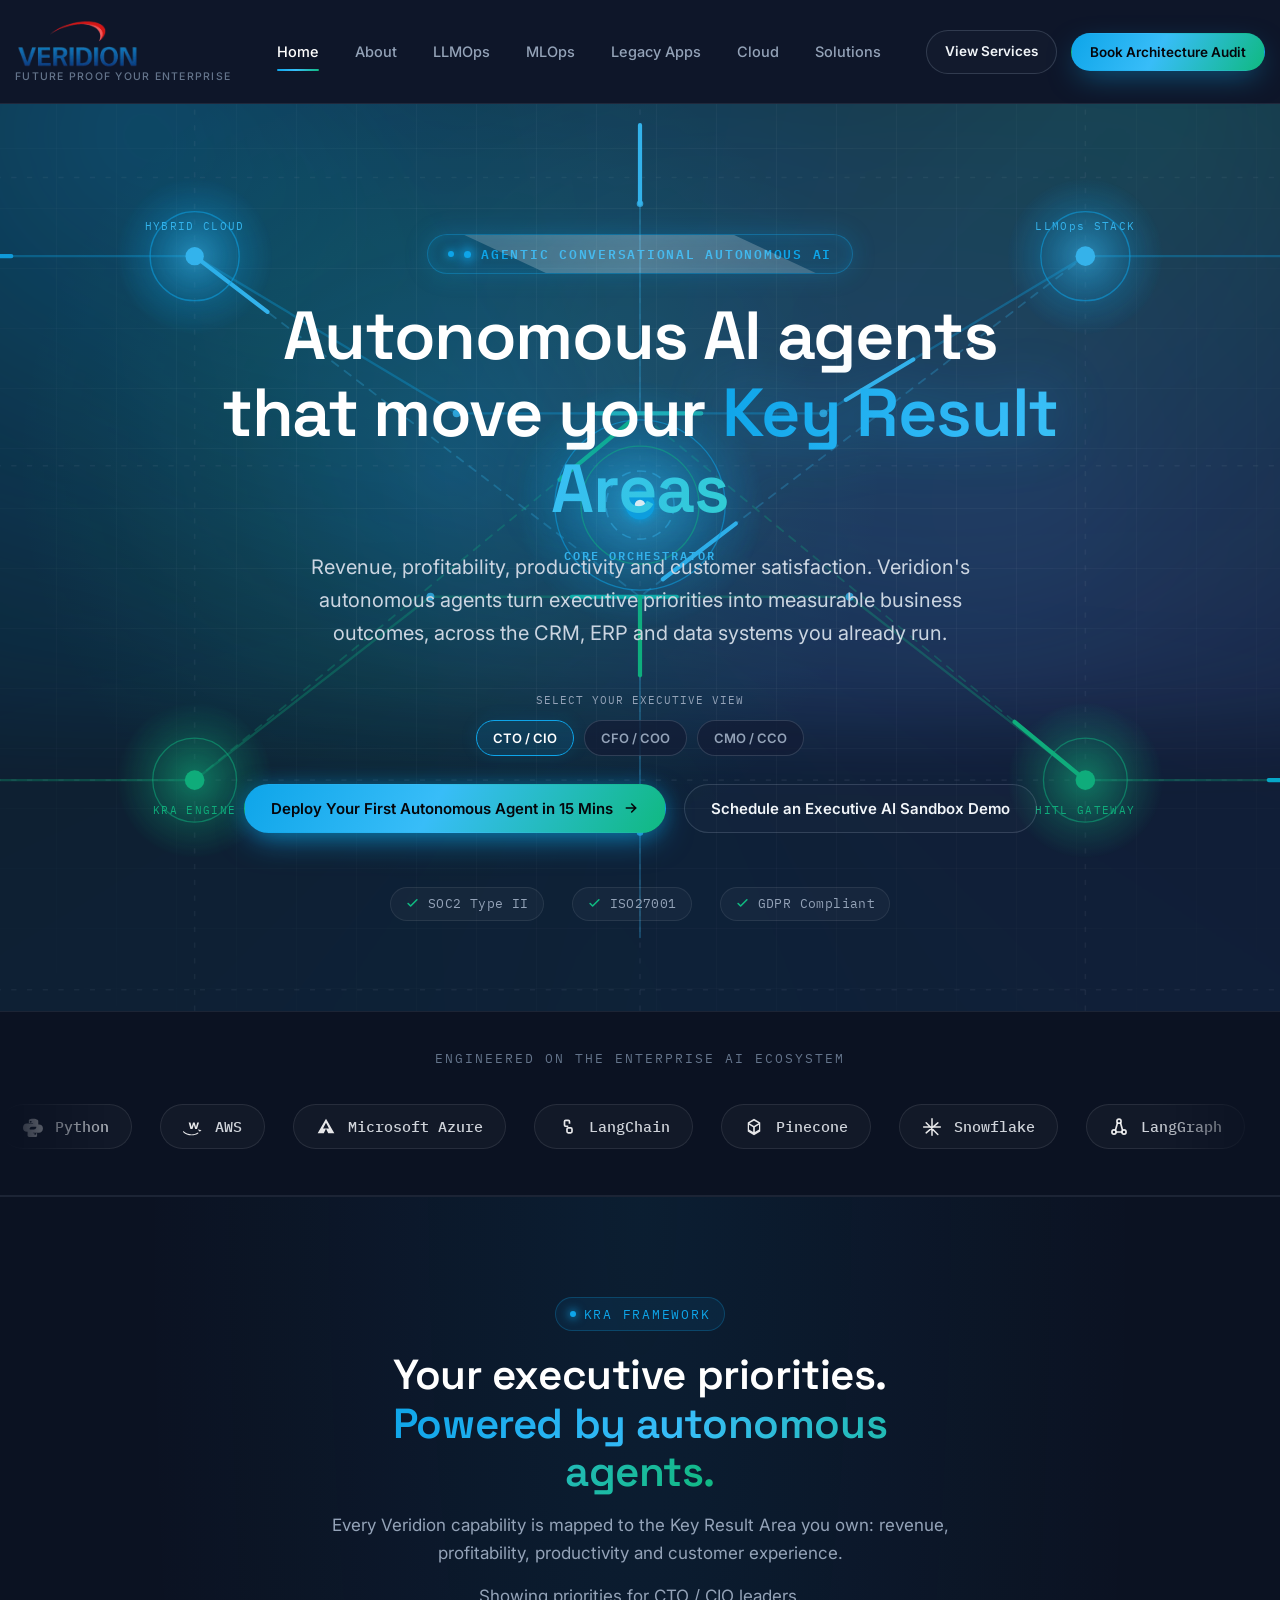
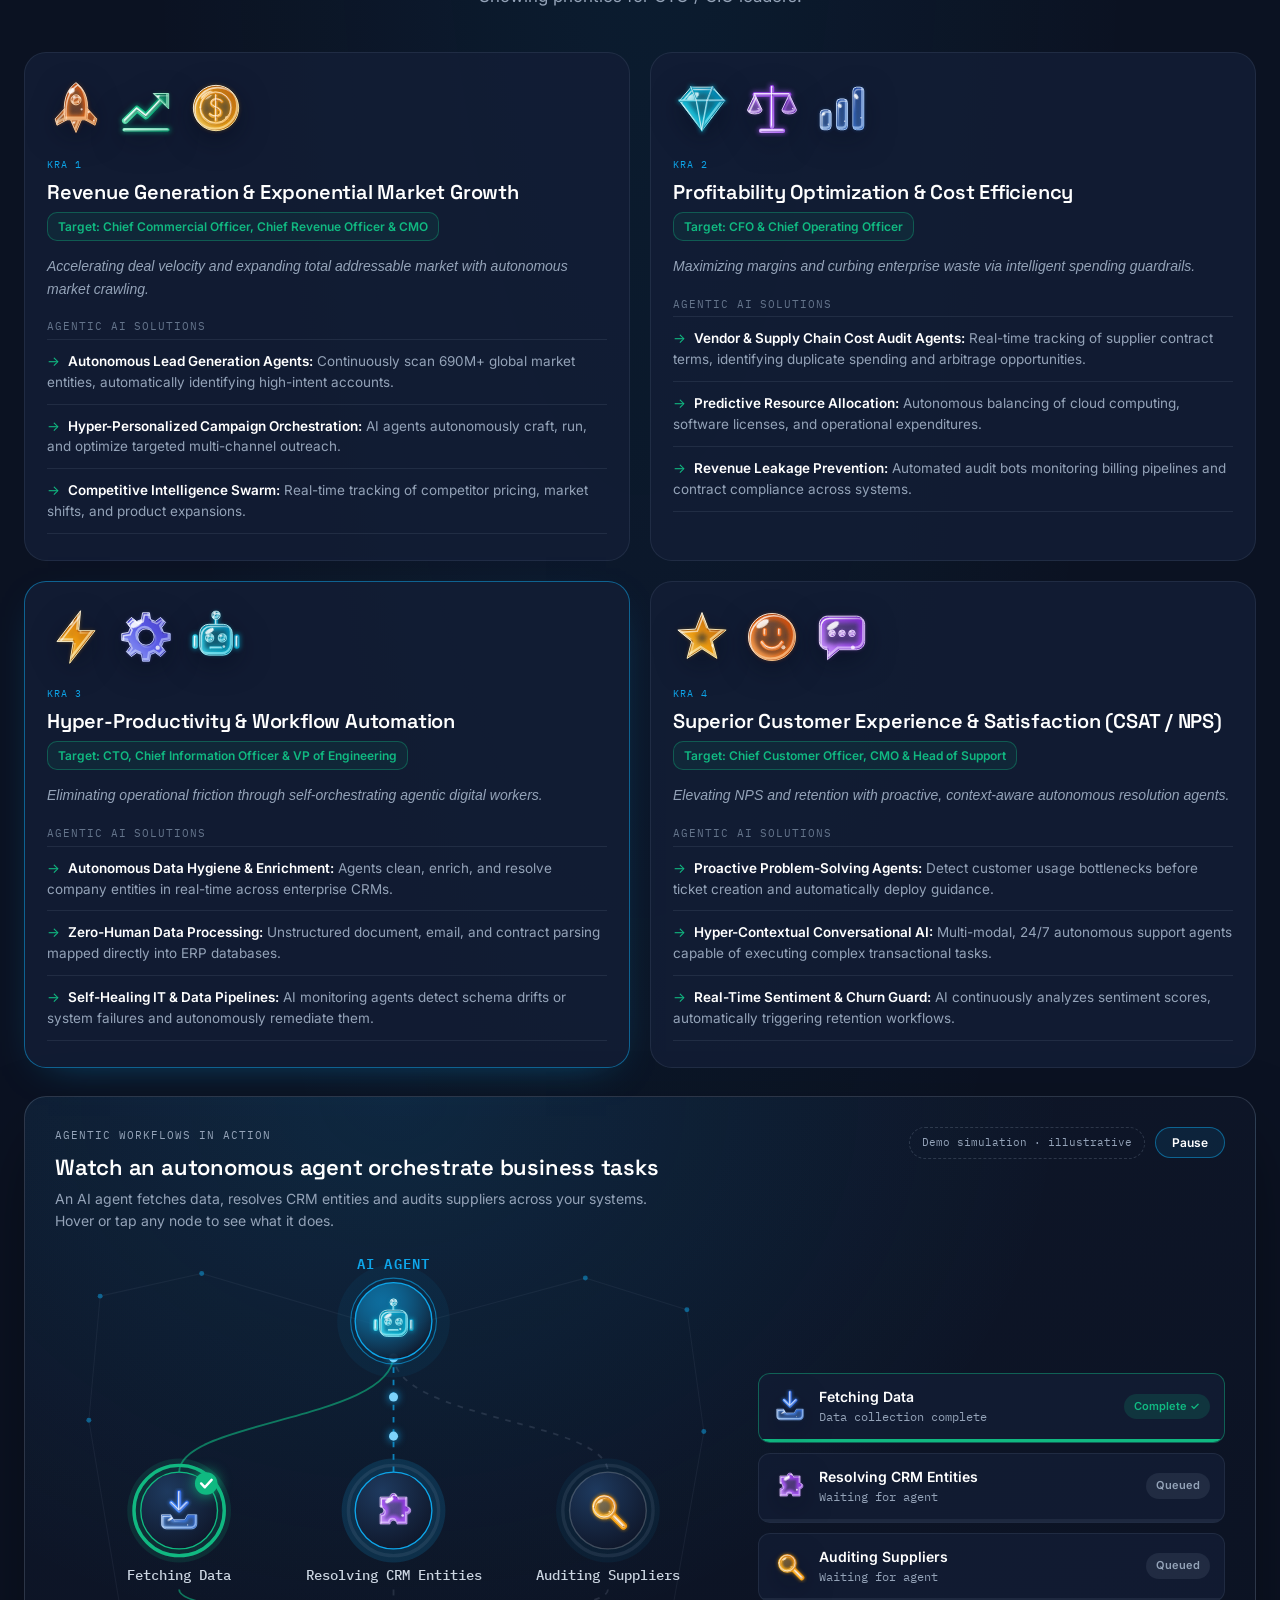
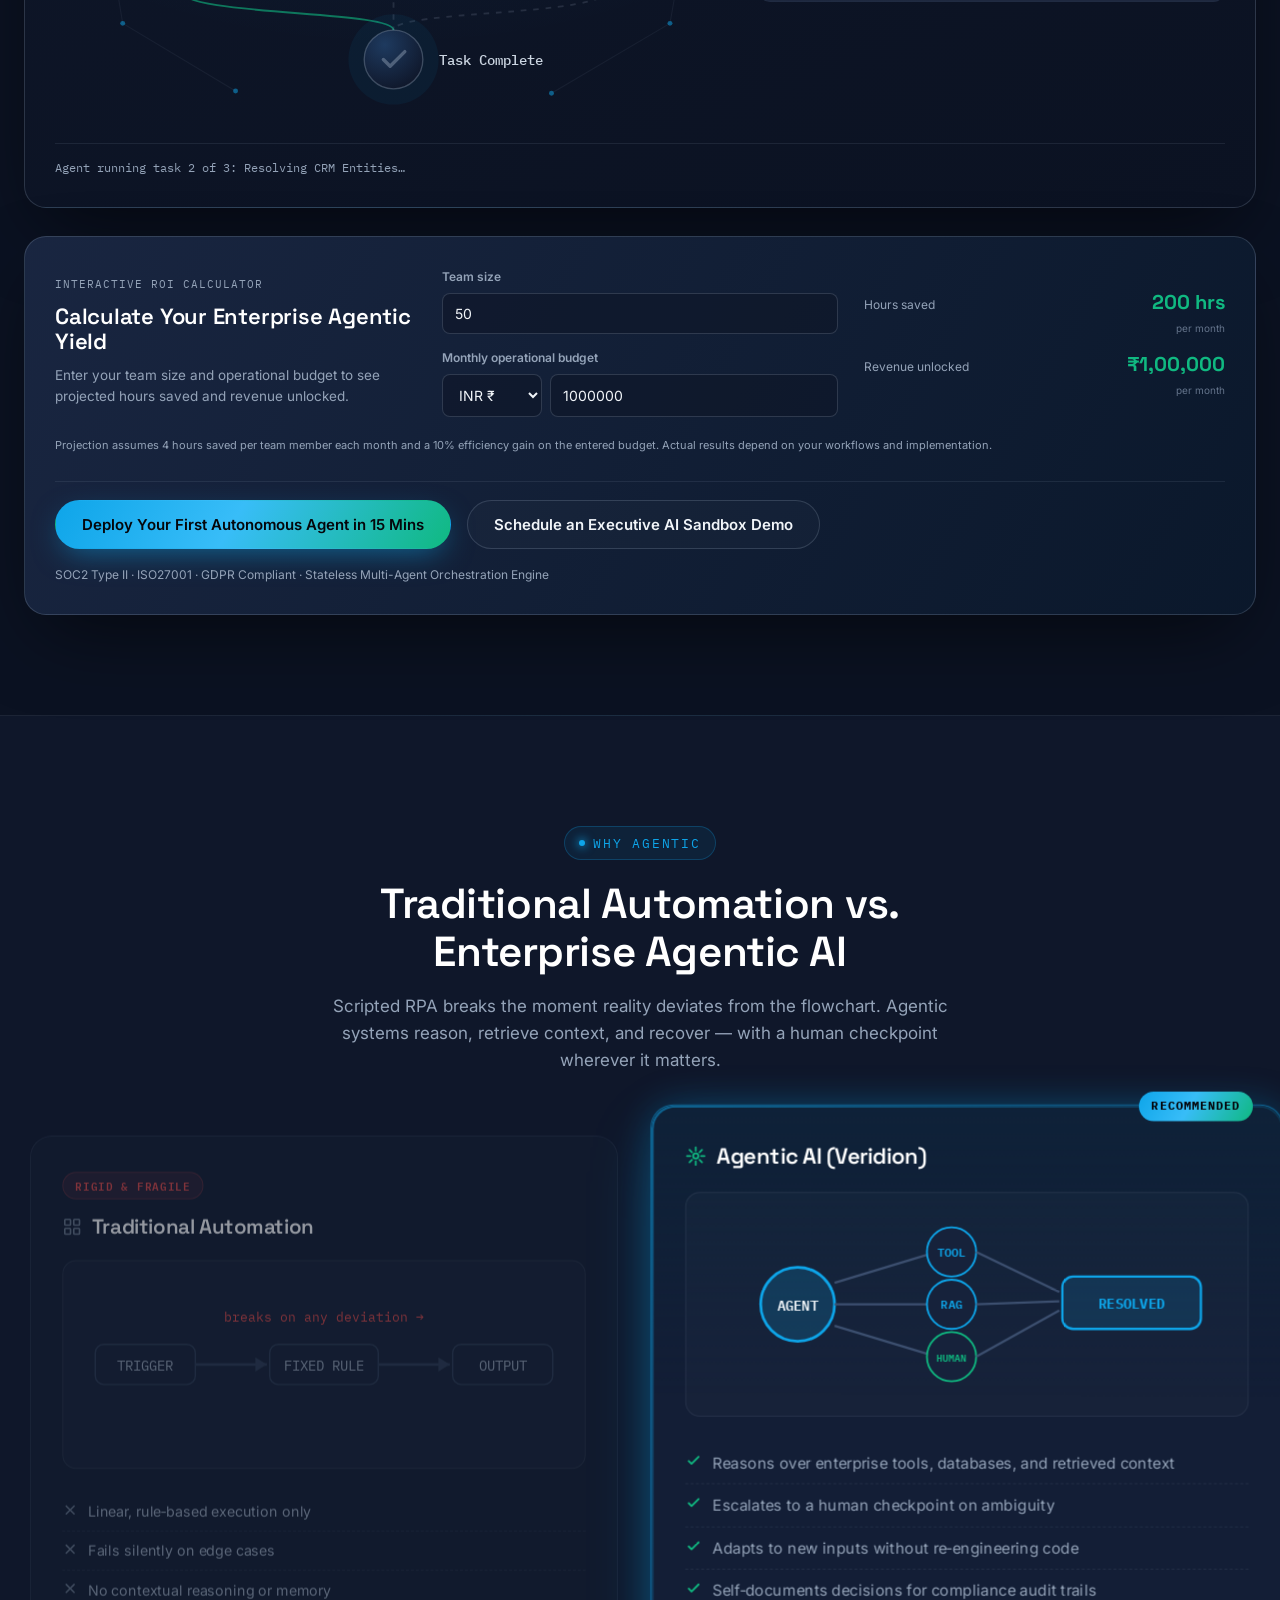
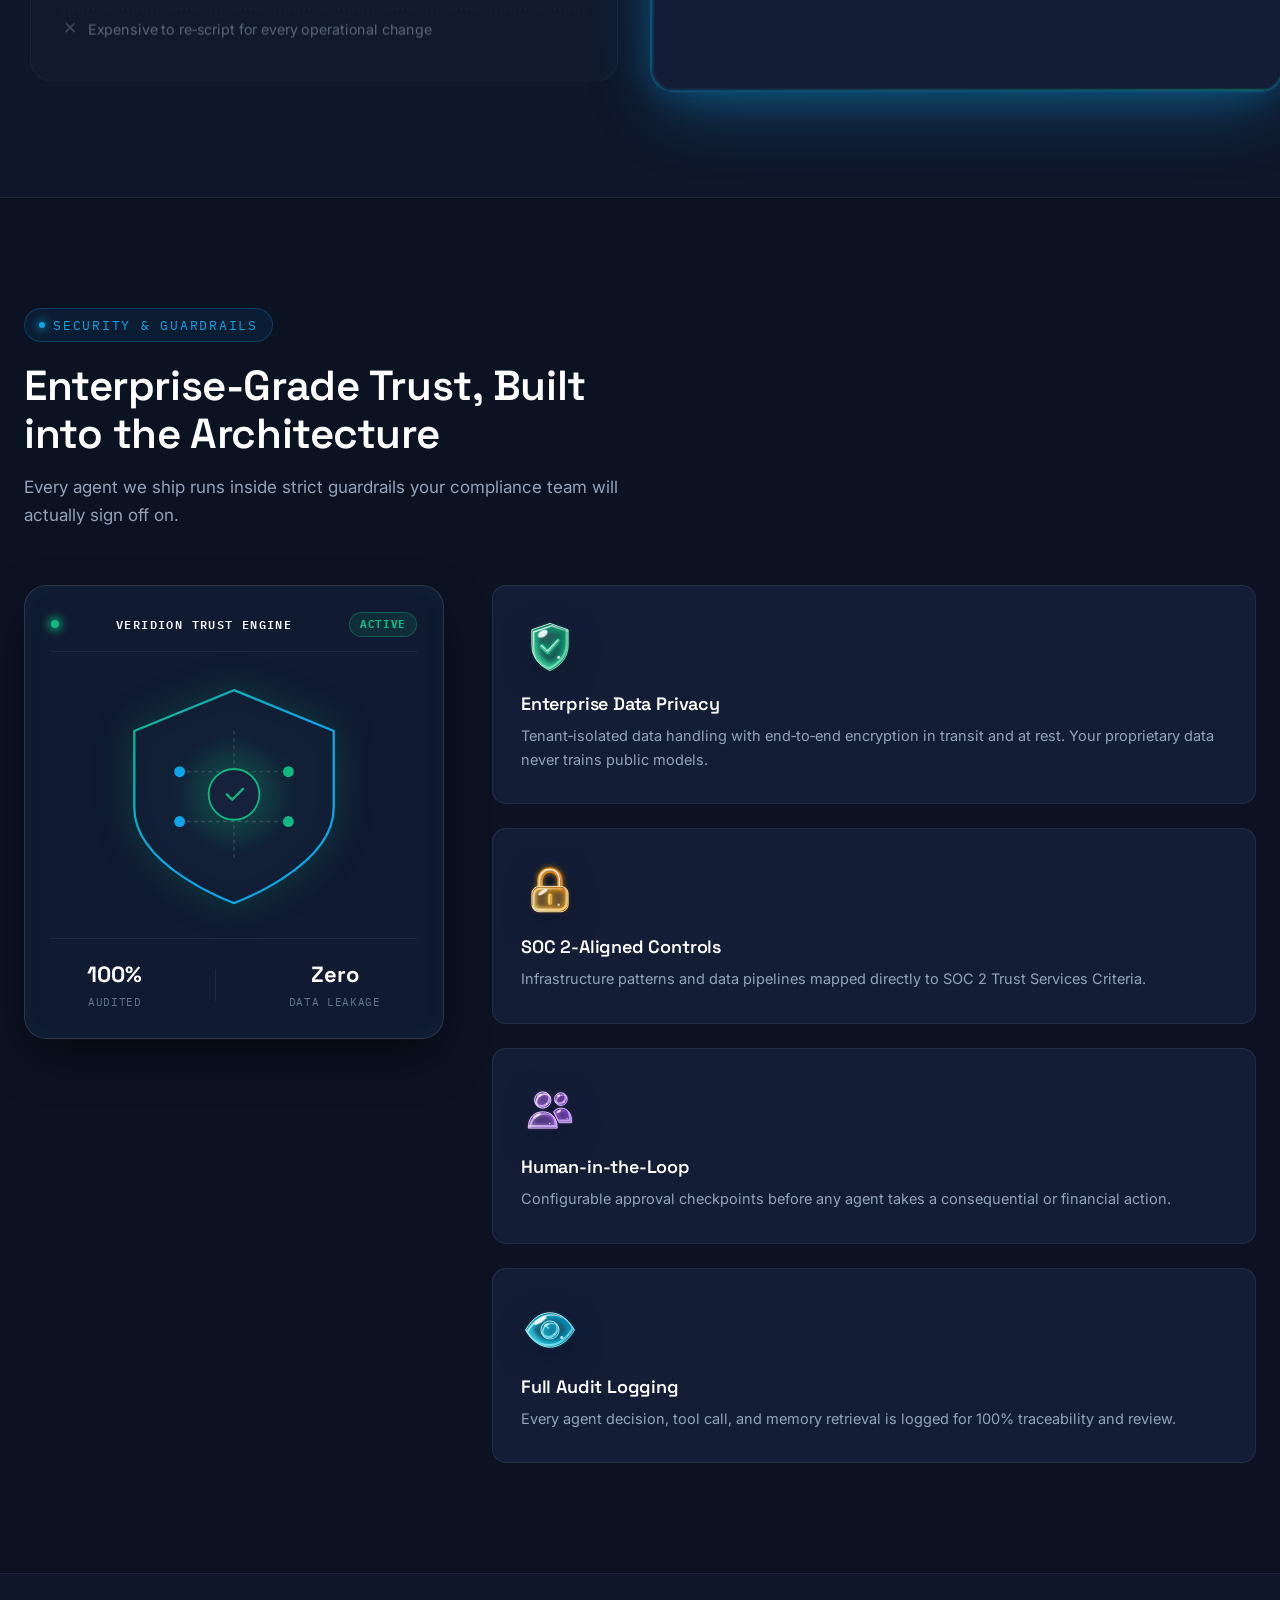
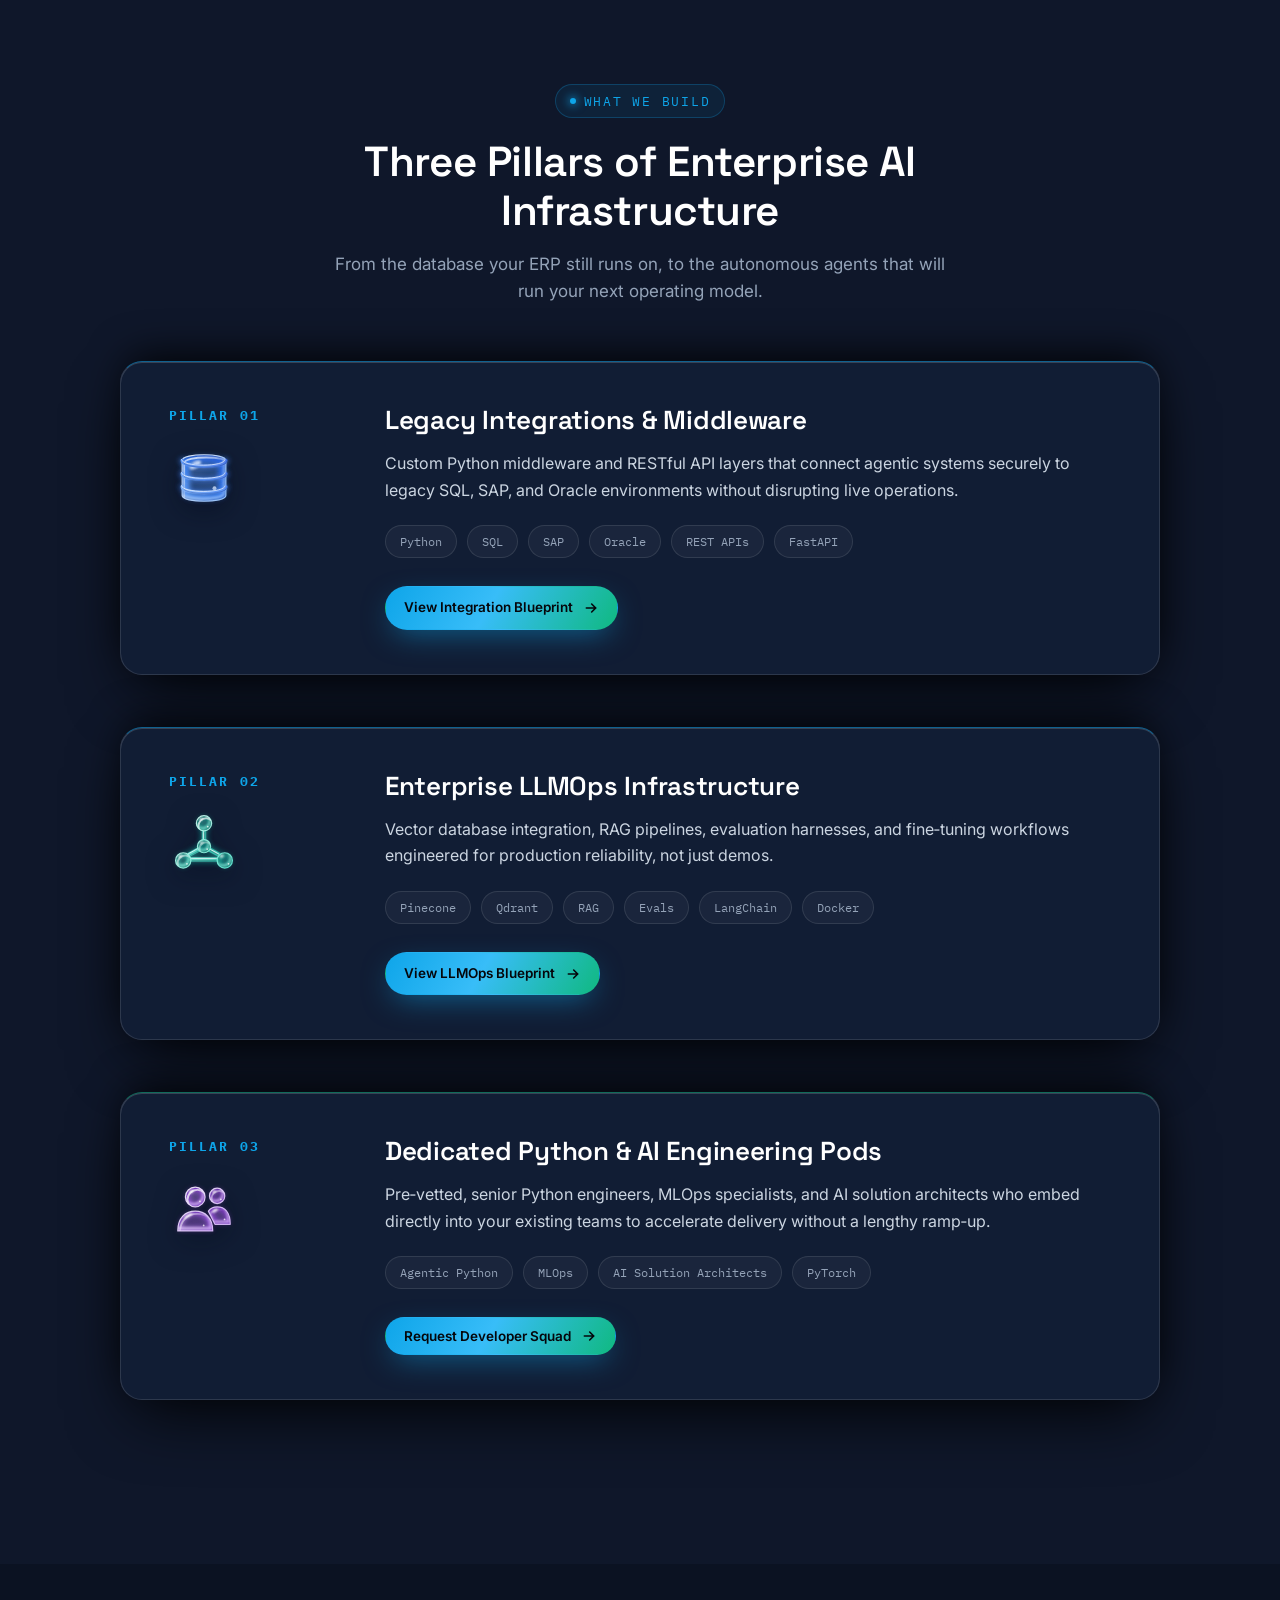
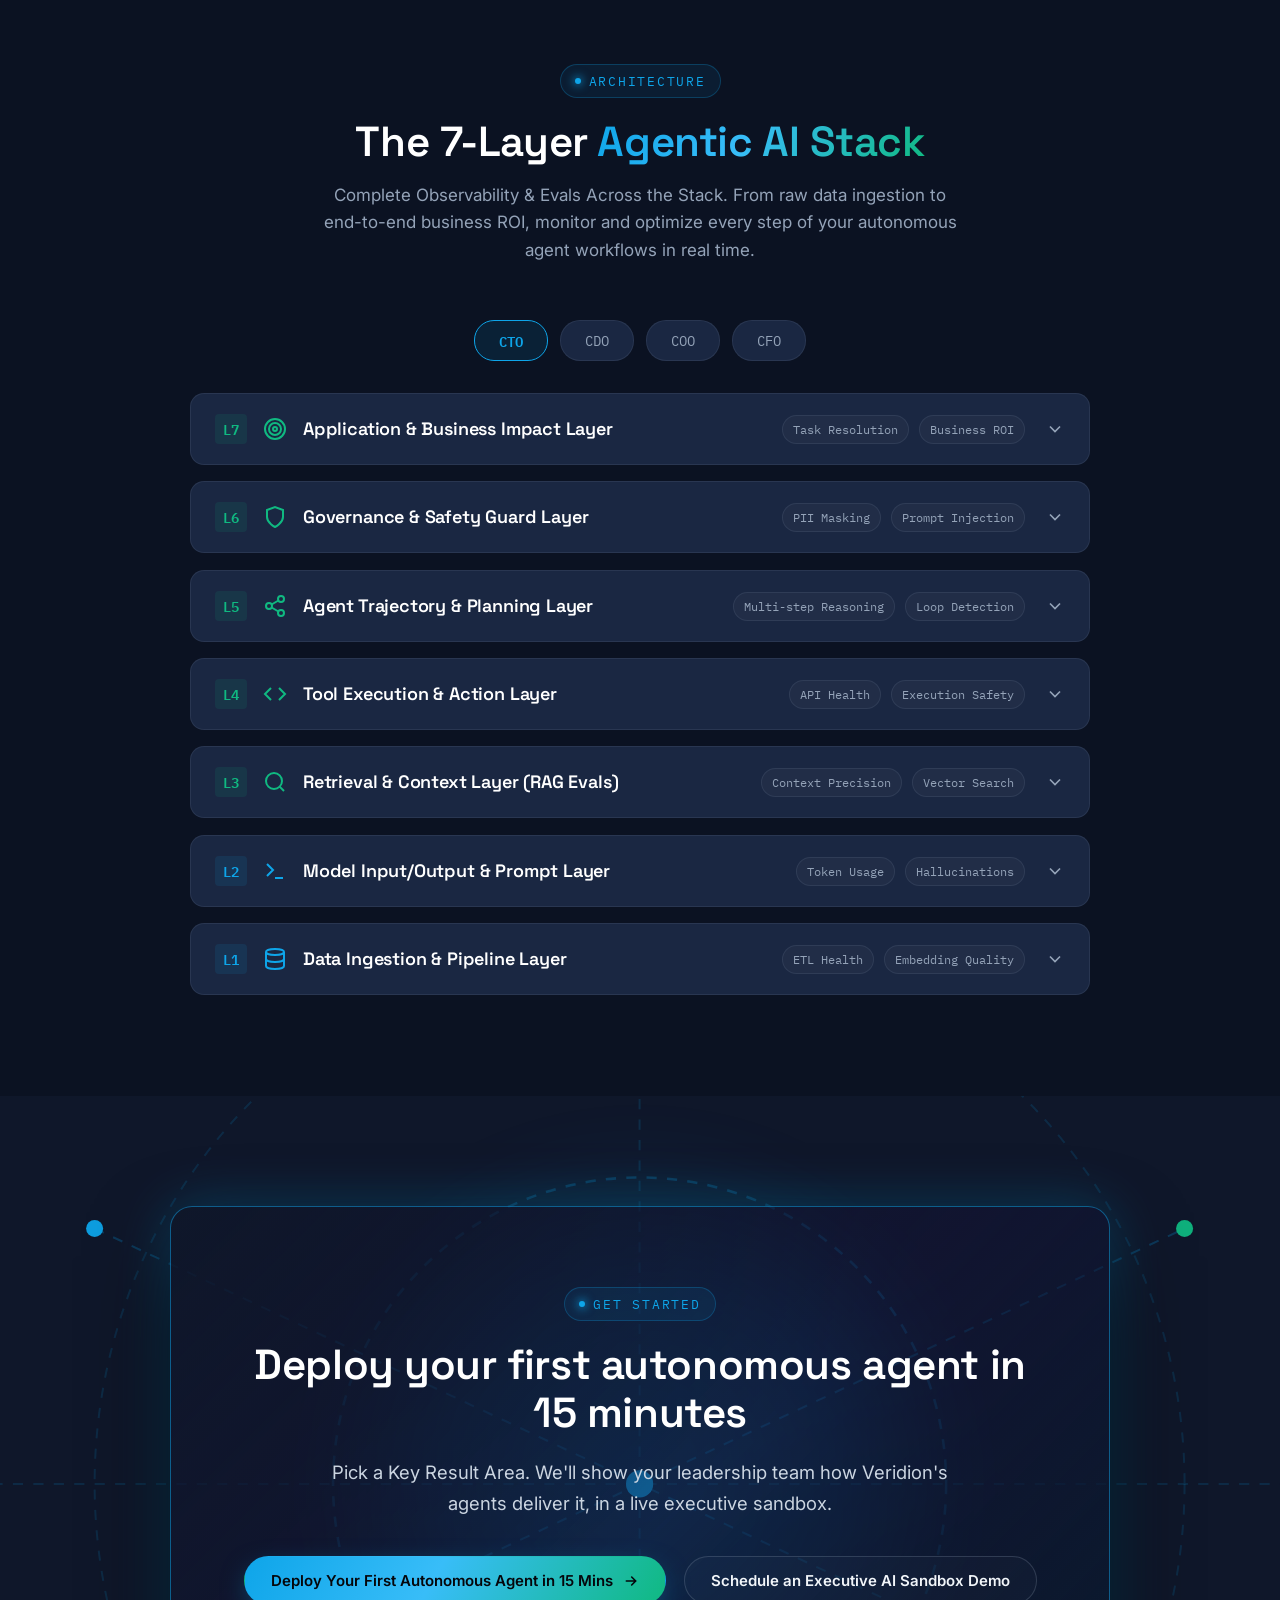
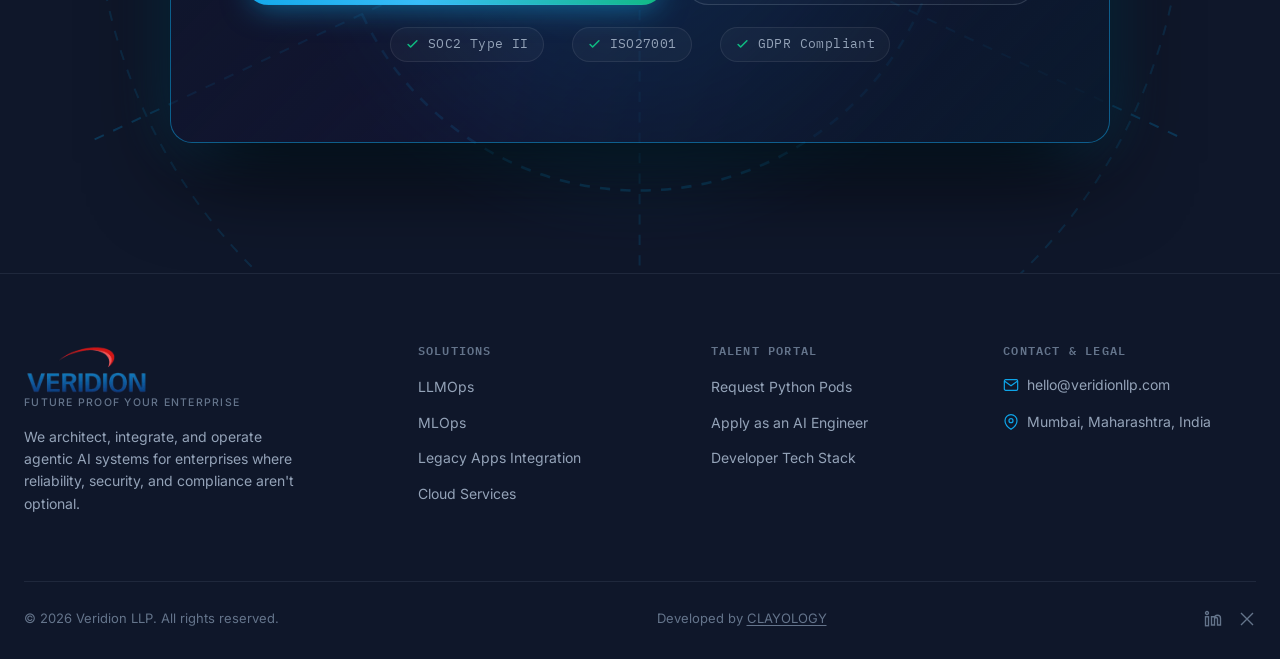
==== commit 074be4dc: "my side code commit" ====
--- a/index.html
+++ b/index.html
@@ -2110,65 +2110,233 @@
   </header>
   <!-- SECTION 1 — THE PARALLAX HERO -->
   <section class="hero" id="hero">
-    <!-- Background Layer (Slow Scroll Speed - 0.2x): Enterprise infrastructure blueprint vector grid -->
+    <!-- Interactive Mouse Spotlight (Cursor Tracking Glow) -->
+    <div class="hero-spotlight" id="heroSpotlight" aria-hidden="true"></div>
+
+    <!-- Background Layer (Parallax 0.2x speed + Living SVG Neural Network) -->
     <div class="hero-parallax-bg" data-speed="0.2">
+      <!-- Ambient Rotating Cyber Aurora Mesh -->
+      <div class="hero-aurora" aria-hidden="true"></div>
+
+      <!-- Cyber Grid Pattern with Holographic Radial Fade -->
       <div class="hero-grid-pattern"></div>
+
+      <!-- Laser Scanner Beam Sweeping the Grid -->
+      <div class="hero-scanner-beam" aria-hidden="true"></div>
+
+      <!-- Living Neural Network & Enterprise Blueprint SVG -->
       <svg class="hero-blueprint-svg" viewBox="0 0 1440 900" fill="none" xmlns="http://www.w3.org/2000/svg"
-        preserveAspectRatio="xMidYMid slice">
+        preserveAspectRatio="xMidYMid slice" aria-hidden="true">
         <defs>
+          <!-- Radial Energy Glows -->
           <radialGradient id="blueGlow" cx="50%" cy="50%" r="50%">
-            <stop offset="0%" stop-color="#0EA5E9" stop-opacity="0.35" />
+            <stop offset="0%" stop-color="#0EA5E9" stop-opacity="0.55" />
+            <stop offset="65%" stop-color="#0EA5E9" stop-opacity="0.15" />
             <stop offset="100%" stop-color="#0EA5E9" stop-opacity="0" />
           </radialGradient>
           <radialGradient id="cyanGlow" cx="50%" cy="50%" r="50%">
-            <stop offset="0%" stop-color="#0EA5E9" stop-opacity="0.4" />
+            <stop offset="0%" stop-color="#38BDF8" stop-opacity="0.6" />
+            <stop offset="65%" stop-color="#0EA5E9" stop-opacity="0.18" />
             <stop offset="100%" stop-color="#0EA5E9" stop-opacity="0" />
           </radialGradient>
-          <linearGradient id="gridLineGrad" x1="0%" y1="0%" x2="100%" y2="100%">
-            <stop offset="0%" stop-color="rgba(14, 165, 233, 0.2)" />
-            <stop offset="50%" stop-color="rgba(14, 165, 233, 0.2)" />
-            <stop offset="100%" stop-color="rgba(16, 185, 129, 0.15)" />
+          <radialGradient id="greenGlow" cx="50%" cy="50%" r="50%">
+            <stop offset="0%" stop-color="#10B981" stop-opacity="0.6" />
+            <stop offset="65%" stop-color="#10B981" stop-opacity="0.18" />
+            <stop offset="100%" stop-color="#10B981" stop-opacity="0" />
+          </radialGradient>
+          <linearGradient id="flowGrad1" x1="0%" y1="0%" x2="100%" y2="100%">
+            <stop offset="0%" stop-color="#0EA5E9" stop-opacity="0.95" />
+            <stop offset="50%" stop-color="#38BDF8" stop-opacity="1" />
+            <stop offset="100%" stop-color="#10B981" stop-opacity="0.95" />
           </linearGradient>
+          <linearGradient id="flowGrad2" x1="100%" y1="0%" x2="0%" y2="100%">
+            <stop offset="0%" stop-color="#10B981" stop-opacity="0.95" />
+            <stop offset="50%" stop-color="#06B6D4" stop-opacity="1" />
+            <stop offset="100%" stop-color="#0EA5E9" stop-opacity="0.95" />
+          </linearGradient>
+          <filter id="svgGlowFilter" x="-50%" y="-50%" width="200%" height="200%">
+            <feGaussianBlur stdDeviation="3.5" result="blur" />
+            <feMerge>
+              <feMergeNode in="blur" />
+              <feMergeNode in="SourceGraphic" />
+            </feMerge>
+          </filter>
         </defs>
 
-        <!-- Network Nodes & Enterprise Server Connections -->
-        <g stroke="url(#gridLineGrad)" stroke-width="1.2" opacity="0.65">
-          <!-- Blueprint Grid / Server Network Paths -->
-          <path d="M100 160 H1340 M100 380 H1340 M100 600 H1340" stroke-dasharray="6 6" />
-          <path d="M180 80 V820 M480 80 V820 M960 80 V820 M1260 80 V820" stroke-dasharray="6 6" />
-
-          <path d="M180 160 L480 380 L960 160 L1260 380" stroke-width="1.8" stroke="rgba(14, 165, 233,0.3)" />
-          <path d="M180 600 L480 380 L960 600 L1260 380" stroke-width="1.8" stroke="rgba(14, 165, 233,0.3)" />
+        <!-- Base Circuit Wiring Paths (Blueprint Grid Coordinates) -->
+        <g stroke="rgba(148, 163, 184, 0.16)" stroke-width="1.2">
+          <path d="M60 160 H1380 M60 380 H1380 M60 620 H1380 M60 780 H1380" stroke-dasharray="4 8" opacity="0.6" />
+          <path d="M160 60 V840 M380 60 V840 M720 60 V840 M1060 60 V840 M1280 60 V840" stroke-dasharray="4 8" opacity="0.6" />
         </g>
 
-        <!-- Glowing Server Network Nodes -->
-        <circle cx="180" cy="160" r="45" fill="url(#cyanGlow)" />
-        <circle cx="180" cy="160" r="5" fill="#0EA5E9" class="pulse-node" />
-        <circle cx="480" cy="380" r="55" fill="url(#blueGlow)" />
-        <circle cx="480" cy="380" r="6" fill="#0EA5E9" class="pulse-node" />
-        <circle cx="960" cy="160" r="50" fill="url(#cyanGlow)" />
-        <circle cx="960" cy="160" r="5" fill="#0EA5E9" class="pulse-node" />
-        <circle cx="1260" cy="380" r="45" fill="url(#blueGlow)" />
-        <circle cx="1260" cy="380" r="5" fill="#10B981" class="pulse-node" />
-        <circle cx="180" cy="600" r="50" fill="url(#blueGlow)" />
-        <circle cx="180" cy="600" r="5" fill="#0EA5E9" class="pulse-node" />
-        <circle cx="960" cy="600" r="55" fill="url(#cyanGlow)" />
-        <circle cx="960" cy="600" r="6" fill="#0EA5E9" class="pulse-node" />
-
+        <!-- Primary Interconnecting Neural Highway (Animated glowing bus lines) -->
+        <g stroke-linecap="round">
+          <path class="circuit-wire wire-primary" d="M160 220 L380 220 L580 340 L720 340 L860 340 L1060 220 L1280 220" />
+          <path class="circuit-wire wire-secondary" d="M160 620 L380 620 L560 480 L720 480 L880 480 L1060 620 L1280 620" />
+          <path class="circuit-wire wire-cyan" d="M380 220 L720 480 L1060 220" />
+          <path class="circuit-wire wire-green" d="M380 620 L720 340 L1060 620" />
+          <path class="circuit-wire wire-slow" d="M160 220 V620 M1280 220 V620" />
+          <path class="circuit-wire wire-accent" d="M720 120 V340 M720 480 V740" />
+        </g>
+
+        <!-- Dynamic Laser Pulses / Traveling Data Photons (Continuous Light Flows) -->
+        <g stroke-linecap="round">
+          <path class="pulse-flow flow-fast" d="M160 220 L380 220 L580 340 L720 340 L860 340 L1060 220 L1280 220" />
+          <path class="pulse-flow flow-reverse" d="M1280 620 L1060 620 L880 480 L720 480 L560 480 L380 620 L160 620" />
+          <path class="pulse-flow flow-diagonal" d="M380 220 L720 480 L1060 220" />
+          <path class="pulse-flow flow-diagonal-2" d="M1060 620 L720 340 L380 620" />
+          <path class="pulse-flow flow-vertical" d="M720 120 V340 L860 340 L1060 220" />
+          <path class="pulse-flow flow-vertical-down" d="M720 480 V740" />
+        </g>
+
+        <!-- Pulsing Neural Node Clusters with Multi-Ring Sonar Waves -->
+        <!-- 1. Central Core: AGENTIC ORCHESTRATION SWARM -->
+        <g transform="translate(720, 410)">
+          <circle cx="0" cy="0" r="95" fill="url(#cyanGlow)" />
+          <circle cx="0" cy="0" r="65" class="sonar-ring-1" />
+          <circle cx="0" cy="0" r="45" class="sonar-ring-2" />
+          <circle cx="0" cy="0" r="26" class="tech-orbit-ring" />
+          <circle cx="0" cy="0" r="11" fill="#0EA5E9" filter="url(#svgGlowFilter)" class="core-node-pulse" />
+          <circle cx="0" cy="0" r="4" fill="#FFFFFF" />
+          <text x="0" y="42" text-anchor="middle" fill="#38BDF8" font-family="'IBM Plex Mono', monospace" font-size="9.5" font-weight="600" letter-spacing="1.5">CORE ORCHESTRATOR</text>
+        </g>
+
+        <!-- 2. Node Left-Top: LEGACY ERP / MAINFRAME APIS (160, 220) -->
+        <g transform="translate(160, 220)">
+          <circle cx="0" cy="0" r="60" fill="url(#blueGlow)" />
+          <circle cx="0" cy="0" r="32" class="sonar-ring-1" style="animation-delay:-1s" />
+          <circle cx="0" cy="0" r="16" class="tech-orbit-ring" style="animation-duration:8s" />
+          <circle cx="0" cy="0" r="7" fill="#0EA5E9" class="pulse-node" />
+          <text x="0" y="-20" text-anchor="middle" fill="#94A3B8" font-family="'IBM Plex Mono', monospace" font-size="8.5" letter-spacing="1">NODE 01 // MAINFRAME</text>
+        </g>
+
+        <!-- 3. Node Left-Bottom: DATA PIPELINES & WAREHOUSE (160, 620) -->
+        <g transform="translate(160, 620)">
+          <circle cx="0" cy="0" r="55" fill="url(#blueGlow)" />
+          <circle cx="0" cy="0" r="30" class="sonar-ring-2" style="animation-delay:-2.5s" />
+          <circle cx="0" cy="0" r="6.5" fill="#0EA5E9" class="pulse-node" />
+          <text x="0" y="24" text-anchor="middle" fill="#94A3B8" font-family="'IBM Plex Mono', monospace" font-size="8.5" letter-spacing="1">NODE 02 // DATA LAKE</text>
+        </g>
+
+        <!-- 4. Node Mid-Left: CLOUD INTEGRATION (380, 220) -->
+        <g transform="translate(380, 220)">
+          <circle cx="0" cy="0" r="60" fill="url(#cyanGlow)" />
+          <circle cx="0" cy="0" r="34" class="sonar-ring-1" style="animation-delay:-0.5s" />
+          <circle cx="0" cy="0" r="7" fill="#38BDF8" class="pulse-node" />
+          <text x="0" y="-20" text-anchor="middle" fill="#38BDF8" font-family="'IBM Plex Mono', monospace" font-size="8.5" letter-spacing="1">HYBRID CLOUD</text>
+        </g>
+
+        <!-- 5. Node Mid-Left-Bottom: KRA PREDICTIVE ML (380, 620) -->
+        <g transform="translate(380, 620)">
+          <circle cx="0" cy="0" r="60" fill="url(#greenGlow)" />
+          <circle cx="0" cy="0" r="32" class="sonar-ring-2" style="animation-delay:-1.8s" />
+          <circle cx="0" cy="0" r="7.5" fill="#10B981" class="pulse-node" />
+          <text x="0" y="26" text-anchor="middle" fill="#10B981" font-family="'IBM Plex Mono', monospace" font-size="8.5" letter-spacing="1">KRA ENGINE</text>
+        </g>
+
+        <!-- 6. Node Mid-Right-Top: LLMOps / GENAI GUARD (1060, 220) -->
+        <g transform="translate(1060, 220)">
+          <circle cx="0" cy="0" r="60" fill="url(#cyanGlow)" />
+          <circle cx="0" cy="0" r="34" class="sonar-ring-1" style="animation-delay:-2s" />
+          <circle cx="0" cy="0" r="7.5" fill="#38BDF8" class="pulse-node" />
+          <text x="0" y="-20" text-anchor="middle" fill="#38BDF8" font-family="'IBM Plex Mono', monospace" font-size="8.5" letter-spacing="1">LLMOps STACK</text>
+        </g>
+
+        <!-- 7. Node Mid-Right-Bottom: HITL GOVERNANCE (1060, 620) -->
+        <g transform="translate(1060, 620)">
+          <circle cx="0" cy="0" r="60" fill="url(#greenGlow)" />
+          <circle cx="0" cy="0" r="32" class="sonar-ring-2" style="animation-delay:-0.7s" />
+          <circle cx="0" cy="0" r="7.5" fill="#10B981" class="pulse-node" />
+          <text x="0" y="26" text-anchor="middle" fill="#10B981" font-family="'IBM Plex Mono', monospace" font-size="8.5" letter-spacing="1">HITL GATEWAY</text>
+        </g>
+
+        <!-- 8. Node Right-Top: VECTOR DB & MEMORY (1280, 220) -->
+        <g transform="translate(1280, 220)">
+          <circle cx="0" cy="0" r="55" fill="url(#blueGlow)" />
+          <circle cx="0" cy="0" r="30" class="sonar-ring-1" style="animation-delay:-3s" />
+          <circle cx="0" cy="0" r="6.5" fill="#0EA5E9" class="pulse-node" />
+          <text x="0" y="-20" text-anchor="middle" fill="#94A3B8" font-family="'IBM Plex Mono', monospace" font-size="8.5" letter-spacing="1">NODE 03 // MEMORY</text>
+        </g>
+
+        <!-- 9. Node Right-Bottom: AUTONOMOUS RUNNERS (1280, 620) -->
+        <g transform="translate(1280, 620)">
+          <circle cx="0" cy="0" r="55" fill="url(#greenGlow)" />
+          <circle cx="0" cy="0" r="30" class="sonar-ring-2" style="animation-delay:-1.2s" />
+          <circle cx="0" cy="0" r="6.5" fill="#10B981" class="pulse-node" />
+          <text x="0" y="24" text-anchor="middle" fill="#10B981" font-family="'IBM Plex Mono', monospace" font-size="8.5" letter-spacing="1">NODE 04 // ACTUATORS</text>
+        </g>
+
+        <!-- Ambient Traveling Sparks / Hex Node Accents -->
+        <g fill="#38BDF8" opacity="0.8">
+          <circle cx="580" cy="340" r="3" class="spark-blink" style="animation-delay:0.3s" />
+          <circle cx="860" cy="340" r="3" class="spark-blink" style="animation-delay:1.1s" />
+          <circle cx="560" cy="480" r="3" class="spark-blink" style="animation-delay:0.7s" />
+          <circle cx="880" cy="480" r="3" class="spark-blink" style="animation-delay:1.9s" />
+          <circle cx="720" cy="180" r="2.5" class="spark-blink" style="animation-delay:1.4s" />
+          <circle cx="720" cy="660" r="2.5" class="spark-blink" style="animation-delay:2.2s" />
+        </g>
       </svg>
     </div>
 
-    <!-- Server rack accents: kept as HTML so they stay inside the screen at every width -->
-    <div class="hero-rack hero-rack-left" aria-hidden="true"><span></span><span></span></div>
-    <div class="hero-rack hero-rack-right" aria-hidden="true"><span></span><span></span></div>
-
-    <!-- Foreground Layer (Standard Scroll Speed - 1.0x): Crisp floating typography with glowing neon badges -->
+    <!-- Floating Holographic HUD Telemetry Chips (Flanking Left & Right) -->
+    <div class="hero-hud-chip hero-hud-left" aria-hidden="true">
+      <div class="hud-chip-glow"></div>
+      <div class="hud-chip-header">
+        <span class="hud-pulse-dot"></span>
+        <span class="hud-label">LIVE AGENT SWARM</span>
+      </div>
+      <div class="hud-chip-metric">
+        <span class="hud-num">4,820</span>
+        <span class="hud-unit">tasks / hr</span>
+      </div>
+      <div class="hud-chip-sparkline">
+        <span class="spark-bar" style="--h:40%;--d:0.1s"></span>
+        <span class="spark-bar" style="--h:65%;--d:0.3s"></span>
+        <span class="spark-bar" style="--h:50%;--d:0.2s"></span>
+        <span class="spark-bar" style="--h:85%;--d:0.5s"></span>
+        <span class="spark-bar" style="--h:70%;--d:0.4s"></span>
+        <span class="spark-bar" style="--h:95%;--d:0.6s"></span>
+        <span class="spark-bar" style="--h:80%;--d:0.2s"></span>
+      </div>
+      <div class="hud-chip-footer">
+        <span class="hud-tag">Legacy ⇄ Cloud Synced</span>
+        <span class="hud-status">0.4ms</span>
+      </div>
+    </div>
+
+    <div class="hero-hud-chip hero-hud-right" aria-hidden="true">
+      <div class="hud-chip-glow hud-glow-green"></div>
+      <div class="hud-chip-header">
+        <span class="hud-pulse-dot hud-dot-green"></span>
+        <span class="hud-label">HITL SECURITY GATEWAY</span>
+      </div>
+      <div class="hud-chip-metric">
+        <span class="hud-num hud-num-green">99.98%</span>
+        <span class="hud-unit">Execution Rate</span>
+      </div>
+      <div class="hud-feed-wrap">
+        <div class="hud-feed-line">
+          <span class="feed-icon">✓</span>
+          <span class="feed-text">Autonomous ERP reconciliation</span>
+        </div>
+        <div class="hud-feed-line">
+          <span class="feed-icon">✓</span>
+          <span class="feed-text">Checkpoint verified (HITL)</span>
+        </div>
+      </div>
+      <div class="hud-chip-footer">
+        <span class="hud-tag">Zero Hallucination Guard</span>
+        <span class="hud-badge-green">SOC2 · ISO</span>
+      </div>
+    </div>
+
+    <!-- Foreground Layer: Crisp Floating Typography with Glowing Shimmer -->
     <div class="container hero-inner hero-parallax-fg">
       <div class="eyebrow hero-badge">
         <span class="badge-dot"></span>
-        Agentic Conversational Autonomous AI
+        <span class="badge-text">Agentic Conversational Autonomous AI</span>
       </div>
-      <h1>Autonomous AI agents that move your <span class="text-gradient">Key Result Areas</span></h1>
+      <h1 class="hero-title">Autonomous AI agents that move your <span class="text-gradient hero-text-gradient">Key Result Areas</span></h1>
       <p class="hero-sub">Revenue, profitability, productivity and customer satisfaction. Veridion's autonomous agents
         turn executive priorities into measurable business outcomes, across the CRM, ERP and data systems you already
         run.</p>
@@ -2182,7 +2350,7 @@
         </div>
       </div>
       <div class="hero-actions">
-        <button class="btn btn-primary" data-open-booking>
+        <button class="btn btn-primary btn-hero-glow" data-open-booking>
           Deploy Your First Autonomous Agent in 15 Mins
           <svg viewBox="0 0 24 24" fill="none" stroke="currentColor" stroke-width="2.4" stroke-linecap="round">
             <path d="M5 12h14M13 6l6 6-6 6" />
@@ -2217,6 +2385,7 @@
       </div>
     </div>
   </section>
+  
   <!-- SECTION 2 — THE ENTERPRISE ECOSYSTEM TICKER -->
   <div class="marquee-wrap" id="ecosystem">
     <div class="container">
--- a/css/style.css
+++ b/css/style.css
@@ -311,30 +311,87 @@
 
 /* Hero --------------------------------------------------------------------*/
 /* Hero --------------------------------------------------------------------*/
-.hero {
-  padding: 140px 0 110px;
+.hero,
+.about-hero,
+.solutions-hero,
+.page-hero {
+  padding: 130px 0 90px;
   position: relative;
   overflow: hidden;
-  min-height: 82vh;
+  min-height: 84vh;
   display: flex;
   align-items: center;
-}
-
-.hero::before {
+  justify-content: center;
+  perspective: 1000px;
+  --mouse-x: 50%;
+  --mouse-y: 40%;
+}
+
+/* Ambient Deep Cyber Aurora Glows */
+.hero::before,
+.about-hero::before,
+.solutions-hero::before,
+.page-hero::before {
   content: "";
   position: absolute;
-  inset: -20% -10% auto -10%;
-  height: 750px;
+  inset: -25% -15% auto -15%;
+  height: 850px;
   background:
-    radial-gradient(circle at 20% 30%, rgba(14, 165, 233, 0.28), transparent 55%),
-    radial-gradient(circle at 80% 20%, rgba(16, 185, 129, 0.22), transparent 50%),
-    radial-gradient(circle at 60% 60%, rgba(14, 165, 233, 0.14), transparent 55%);
-  filter: blur(20px);
+    radial-gradient(circle at 20% 30%, rgba(14, 165, 233, 0.32), transparent 50%),
+    radial-gradient(circle at 80% 25%, rgba(16, 185, 129, 0.25), transparent 48%),
+    radial-gradient(circle at 50% 65%, rgba(56, 189, 248, 0.16), transparent 55%),
+    radial-gradient(circle at 75% 75%, rgba(99, 102, 241, 0.18), transparent 50%);
+  filter: blur(40px);
   pointer-events: none;
   z-index: 0;
-}
-
-/* Background Parallax Layer (0.2x speed) */
+  animation: heroAuroraBreath 10s ease-in-out infinite alternate;
+}
+
+@keyframes heroAuroraBreath {
+  0% {
+    opacity: 0.7;
+    transform: scale(0.96) translate3d(0, 0, 0);
+  }
+  100% {
+    opacity: 1;
+    transform: scale(1.05) translate3d(0, -15px, 0);
+  }
+}
+
+/* Interactive Cursor Reactive Spotlight */
+.hero-spotlight {
+  position: absolute;
+  top: 0;
+  left: 0;
+  width: 900px;
+  height: 900px;
+  background: radial-gradient(circle, rgba(14, 165, 233, 0.2) 0%, rgba(16, 185, 129, 0.08) 35%, transparent 68%);
+  pointer-events: none;
+  z-index: 1;
+  border-radius: 50%;
+  transform: translate3d(calc(var(--mouse-x, 50%) - 450px), calc(var(--mouse-y, 40%) - 450px), 0);
+  transition: opacity 0.3s ease;
+  will-change: transform;
+  mix-blend-mode: screen;
+}
+
+/* Ambient Rotating Cyber Aurora Mesh */
+.hero-aurora {
+  position: absolute;
+  inset: -30%;
+  background: conic-gradient(from 180deg at 50% 50%, rgba(14, 165, 233, 0.12), rgba(16, 185, 129, 0.08), rgba(99, 102, 241, 0.1), rgba(14, 165, 233, 0.12));
+  filter: blur(80px);
+  pointer-events: none;
+  animation: auroraConic 22s linear infinite;
+  opacity: 0.65;
+}
+
+@keyframes auroraConic {
+  from { transform: rotate(0deg); }
+  to { transform: rotate(360deg); }
+}
+
+/* Background Parallax Layer */
 .hero-parallax-bg {
   position: absolute;
   inset: -15% -5% -15% -5%;
@@ -348,94 +405,1352 @@
   position: absolute;
   inset: 0;
   background-image:
-    linear-gradient(rgba(255, 255, 255, 0.04) 1px, transparent 1px),
-    linear-gradient(90deg, rgba(255, 255, 255, 0.04) 1px, transparent 1px);
+    linear-gradient(rgba(255, 255, 255, 0.045) 1px, transparent 1px),
+    linear-gradient(90deg, rgba(255, 255, 255, 0.045) 1px, transparent 1px);
   background-size: 60px 60px;
-  mask-image: radial-gradient(ellipse 80% 70% at 50% 30%, #000 20%, transparent 80%);
-  opacity: 0.8;
-}
-
-.hero-blueprint-svg {
+  mask-image: radial-gradient(ellipse 85% 75% at 50% 40%, #000 30%, transparent 85%);
+  opacity: 0.85;
+}
+
+/* Holographic Laser Scanner Beam */
+.hero-scanner-beam {
+  position: absolute;
+  left: 0;
+  right: 0;
+  height: 2px;
+  background: linear-gradient(90deg, transparent 0%, rgba(14, 165, 233, 0.2) 15%, #38BDF8 50%, rgba(16, 185, 129, 0.8) 70%, transparent 100%);
+  box-shadow: 0 0 24px 3px rgba(14, 165, 233, 0.65), 0 0 8px 1px #38BDF8;
+  opacity: 0;
+  pointer-events: none;
+  animation: laserScanSweep 7s ease-in-out infinite;
+  z-index: 2;
+}
+
+@keyframes laserScanSweep {
+  0% {
+    top: 5%;
+    opacity: 0;
+  }
+  15% {
+    opacity: 0.85;
+  }
+  50% {
+    top: 92%;
+    opacity: 0.85;
+  }
+  85% {
+    opacity: 0.85;
+  }
+  100% {
+    top: 5%;
+    opacity: 0;
+  }
+}
+
+.hero-parallax-fg {
+  position: relative;
+  z-index: 2;
+}
+
+.hero-blueprint-svg,
+.neural-network-svg {
   position: absolute;
   width: 100%;
   height: 100%;
   inset: 0;
-  opacity: 0.85;
-}
-
-/* Hero server rack accents */
-.hero-rack {
-  position: absolute;
-  top: 34%;
-  z-index: 1;
-  display: grid;
-  gap: 12px;
-  width: clamp(80px, 6.5vw, 110px);
-  padding: 18px 14px;
-  border: 1px solid rgba(255, 255, 255, 0.12);
-  border-radius: 8px;
-  background: #0F172A;
-  pointer-events: none;
-}
-
-.hero-rack span {
-  display: block;
-  height: 2px;
-  border-radius: 2px;
-  background: #0EA5E9;
-  opacity: 0.8;
-}
-
-.hero-rack span:last-child {
-  width: 62%;
-  background: #0EA5E9;
-}
-
-.hero-rack-left {
-  left: clamp(16px, 3vw, 56px);
-}
-
-.hero-rack-right {
-  right: clamp(16px, 3vw, 56px);
-}
-
-.hero-rack-right span:first-child {
-  background: #10B981;
-}
-
-.hero-rack-right span:last-child {
-  background: #0EA5E9;
-}
-
-@media (max-width: 1100px) {
-  .hero-rack {
-    display: none;
-  }
+  opacity: 0.92;
+}
+
+/* Neural Network Circuit Wires */
+.circuit-wire {
+  fill: none;
+  transition: stroke 0.3s ease;
+}
+
+.wire-primary {
+  stroke: rgba(14, 165, 233, 0.35);
+  stroke-width: 1.8;
+}
+
+.wire-secondary {
+  stroke: rgba(16, 185, 129, 0.3);
+  stroke-width: 1.8;
+}
+
+.wire-cyan {
+  stroke: rgba(56, 189, 248, 0.28);
+  stroke-width: 1.4;
+  stroke-dasharray: 6 6;
+}
+
+.wire-green {
+  stroke: rgba(16, 185, 129, 0.28);
+  stroke-width: 1.4;
+  stroke-dasharray: 6 6;
+}
+
+.wire-slow {
+  stroke: rgba(148, 163, 184, 0.22);
+  stroke-width: 1.2;
+  stroke-dasharray: 4 8;
+}
+
+.wire-accent {
+  stroke: rgba(56, 189, 248, 0.3);
+  stroke-width: 1.4;
+}
+
+/* High-Speed Laser Pulses / Traveling Data Photons */
+.pulse-flow {
+  fill: none;
+  stroke-width: 3.2;
+}
+
+.flow-fast {
+  stroke: url(#flowGrad1);
+  stroke-dasharray: 80 480;
+  animation: pulseDashForward 3.8s cubic-bezier(0.4, 0, 0.2, 1) infinite;
+}
+
+.flow-reverse {
+  stroke: url(#flowGrad2);
+  stroke-dasharray: 80 500;
+  animation: pulseDashBackward 4.5s cubic-bezier(0.4, 0, 0.2, 1) infinite;
+}
+
+.flow-diagonal {
+  stroke: #38BDF8;
+  stroke-dasharray: 70 380;
+  animation: pulseDashForward 3.2s linear infinite -1.2s;
+}
+
+.flow-diagonal-2 {
+  stroke: #10B981;
+  stroke-dasharray: 70 380;
+  animation: pulseDashBackward 3.6s linear infinite -0.6s;
+}
+
+.flow-vertical {
+  stroke: #38BDF8;
+  stroke-dasharray: 60 320;
+  animation: pulseDashForward 2.8s linear infinite -0.8s;
+}
+
+.flow-vertical-down {
+  stroke: #10B981;
+  stroke-dasharray: 60 300;
+  animation: pulseDashForward 2.5s linear infinite -1.5s;
+}
+
+@keyframes pulseDashForward {
+  0% { stroke-dashoffset: 560; }
+  100% { stroke-dashoffset: -560; }
+}
+
+@keyframes pulseDashBackward {
+  0% { stroke-dashoffset: -560; }
+  100% { stroke-dashoffset: 560; }
+}
+
+/* Concentric Sonar Waves & Radar Rings */
+.sonar-ring-1 {
+  fill: none;
+  stroke: rgba(14, 165, 233, 0.6);
+  animation: sonarPing 3.4s cubic-bezier(0.1, 0.4, 0.2, 1) infinite;
+  transform-origin: 0 0;
+}
+
+.sonar-ring-2 {
+  fill: none;
+  stroke: rgba(16, 185, 129, 0.55);
+  animation: sonarPing 3.4s cubic-bezier(0.1, 0.4, 0.2, 1) infinite -1.7s;
+  transform-origin: 0 0;
+}
+
+@keyframes sonarPing {
+  0% {
+    r: 10px;
+    opacity: 0.95;
+    stroke-width: 2.2px;
+  }
+  100% {
+    r: 68px;
+    opacity: 0;
+    stroke-width: 0.5px;
+  }
+}
+
+.tech-orbit-ring {
+  fill: none;
+  stroke: rgba(56, 189, 248, 0.45);
+  stroke-width: 1.2;
+  stroke-dasharray: 7 5;
+  animation: orbitSpin 14s linear infinite;
+  transform-origin: 0 0;
+}
+
+@keyframes orbitSpin {
+  from { transform: rotate(0deg); }
+  to { transform: rotate(360deg); }
+}
+
+.core-node-pulse {
+  animation: corePulse 2.4s ease-in-out infinite;
+}
+
+@keyframes corePulse {
+  0%, 100% {
+    transform: scale(1);
+    opacity: 0.95;
+    filter: drop-shadow(0 0 14px rgba(14, 165, 233, 0.8));
+  }
+  50% {
+    transform: scale(1.35);
+    opacity: 1;
+    filter: drop-shadow(0 0 26px rgba(56, 189, 248, 1));
+  }
+}
+
+.spark-blink {
+  animation: sparkFade 2.6s ease-in-out infinite alternate;
+}
+
+@keyframes sparkFade {
+  0% { opacity: 0.2; transform: scale(0.8); }
+  100% { opacity: 1; transform: scale(1.5); filter: drop-shadow(0 0 6px #38BDF8); }
 }
 
 @keyframes pulseGlow {
-
-  0%,
-  100% {
+  0%, 100% {
     transform: scale(1);
     opacity: 0.9;
-  }
-
+    filter: drop-shadow(0 0 6px currentColor);
+  }
   50% {
-    transform: scale(1.6);
+    transform: scale(1.5);
     opacity: 0.4;
+    filter: drop-shadow(0 0 16px currentColor);
   }
 }
 
 .pulse-node {
-  animation: pulseGlow 3s infinite ease-in-out;
+  animation: pulseGlow 2.8s infinite ease-in-out;
   transform-origin: center;
+}
+
+/* Floating Holographic HUD Telemetry Chips */
+.hero-hud-chip {
+  position: absolute;
+  z-index: 3;
+  width: 250px;
+  padding: 16px 18px;
+  background: rgba(15, 23, 42, 0.78);
+  border: 1px solid rgba(14, 165, 233, 0.32);
+  border-radius: 16px;
+  backdrop-filter: blur(18px);
+  -webkit-backdrop-filter: blur(18px);
+  box-shadow:
+    0 24px 48px -12px rgba(0, 0, 0, 0.75),
+    0 0 30px rgba(14, 165, 233, 0.16),
+    inset 0 1px 0 rgba(255, 255, 255, 0.12);
+  pointer-events: none;
+  user-select: none;
+  transition: transform 0.3s ease, border-color 0.3s ease, box-shadow 0.3s ease;
+}
+
+.hero-hud-left {
+  left: clamp(20px, 3.5vw, 65px);
+  top: 35%;
+  animation: hudLevitateA 5.5s ease-in-out infinite;
+}
+
+.hero-hud-right {
+  left: auto;
+  right: clamp(20px, 3.5vw, 65px);
+  top: 36%;
+  border-color: rgba(16, 185, 129, 0.35);
+  box-shadow:
+    0 24px 48px -12px rgba(0, 0, 0, 0.75),
+    0 0 30px rgba(16, 185, 129, 0.16),
+    inset 0 1px 0 rgba(255, 255, 255, 0.12);
+  animation: hudLevitateB 6.2s ease-in-out infinite -2.5s;
+}
+
+@keyframes hudLevitateA {
+  0%, 100% {
+    transform: translateY(0) rotate(0deg);
+  }
+  50% {
+    transform: translateY(-14px) rotate(1deg);
+  }
+}
+
+@keyframes hudLevitateB {
+  0%, 100% {
+    transform: translateY(0) rotate(0deg);
+  }
+  50% {
+    transform: translateY(-12px) rotate(-1deg);
+  }
+}
+
+.hud-chip-glow {
+  position: absolute;
+  inset: -1px;
+  border-radius: 16px;
+  background: radial-gradient(circle at 10% 10%, rgba(14, 165, 233, 0.25), transparent 60%);
+  pointer-events: none;
+}
+
+.hud-glow-green {
+  background: radial-gradient(circle at 90% 10%, rgba(16, 185, 129, 0.25), transparent 60%);
+}
+
+.hud-chip-header {
+  display: flex;
+  align-items: center;
+  gap: 8px;
+  margin-bottom: 8px;
+}
+
+.hud-pulse-dot {
+  width: 7px;
+  height: 7px;
+  border-radius: 50%;
+  background: var(--cyan);
+  box-shadow: 0 0 10px 2px var(--cyan);
+  animation: dotBlink 1.8s infinite ease-in-out;
+}
+
+.hud-dot-green {
+  background: var(--green);
+  box-shadow: 0 0 10px 2px var(--green);
+}
+
+@keyframes dotBlink {
+  0%, 100% { opacity: 1; transform: scale(1); }
+  50% { opacity: 0.3; transform: scale(1.4); }
+}
+
+.hud-label {
+  font-family: var(--font-mono);
+  font-size: 10.5px;
+  font-weight: 600;
+  letter-spacing: 0.12em;
+  color: var(--text-muted);
+  text-transform: uppercase;
+}
+
+.hud-chip-metric {
+  display: flex;
+  align-items: baseline;
+  gap: 8px;
+  margin-bottom: 10px;
+}
+
+.hud-num {
+  font-family: var(--font-head);
+  font-size: 26px;
+  font-weight: 700;
+  color: #fff;
+  line-height: 1;
+  text-shadow: 0 0 16px rgba(14, 165, 233, 0.4);
+}
+
+.hud-num-green {
+  color: #6EE7B7;
+  text-shadow: 0 0 16px rgba(16, 185, 129, 0.45);
+}
+
+.hud-unit {
+  font-family: var(--font-mono);
+  font-size: 11px;
+  color: var(--text-faint);
+  letter-spacing: 0.05em;
+}
+
+.hud-chip-sparkline {
+  display: flex;
+  align-items: flex-end;
+  gap: 5px;
+  height: 24px;
+  margin-bottom: 10px;
+  padding: 4px 6px;
+  background: rgba(0, 0, 0, 0.25);
+  border-radius: 6px;
+}
+
+.spark-bar {
+  flex: 1;
+  height: var(--h, 50%);
+  background: linear-gradient(180deg, #38BDF8, #0EA5E9);
+  border-radius: 2px;
+  animation: sparkDance 2s ease-in-out infinite alternate;
+  animation-delay: var(--d, 0s);
+}
+
+@keyframes sparkDance {
+  0% { transform: scaleY(0.7); opacity: 0.6; }
+  100% { transform: scaleY(1.15); opacity: 1; }
+}
+
+.hud-feed-wrap {
+  display: flex;
+  flex-direction: column;
+  gap: 5px;
+  margin-bottom: 10px;
+}
+
+.hud-feed-line {
+  display: flex;
+  align-items: center;
+  gap: 6px;
+  font-size: 11px;
+  color: #CBD5E1;
+  font-family: var(--font-mono);
+}
+
+.feed-icon {
+  color: #10B981;
+  font-weight: 700;
+}
+
+.feed-text {
+  white-space: nowrap;
+  overflow: hidden;
+  text-overflow: ellipsis;
+}
+
+.hud-chip-footer {
+  display: flex;
+  align-items: center;
+  justify-content: space-between;
+  border-top: 1px solid rgba(148, 163, 184, 0.12);
+  padding-top: 8px;
+  font-family: var(--font-mono);
+  font-size: 10px;
+  color: var(--text-muted);
+}
+
+.hud-status {
+  color: var(--cyan);
+  font-weight: 600;
+}
+
+.hud-badge-green {
+  color: #10B981;
+  background: rgba(16, 185, 129, 0.12);
+  padding: 2px 7px;
+  border-radius: 100px;
+  font-weight: 600;
+}
+
+@media (max-width: 1380px) {
+  .hero-hud-chip {
+    display: none;
+  }
+}
+
+/* ==========================================================================
+   PAGE 1: ABOUT HERO — 3D SOVEREIGN QUANTUM GYROSCOPE (CELESTIAL ASTROLABE)
+   ========================================================================== */
+.gyro-nebula-glow {
+  position: absolute;
+  top: 50%;
+  left: 50%;
+  width: min(980px, 94vw);
+  height: min(980px, 94vw);
+  transform: translate(-50%, -50%);
+  background: radial-gradient(circle, rgba(14, 165, 233, 0.28) 0%, rgba(16, 185, 129, 0.16) 42%, rgba(99, 102, 241, 0.1) 60%, transparent 74%);
+  filter: blur(65px);
+  pointer-events: none;
+  animation: gyroNebulaBreath 8s ease-in-out infinite alternate;
+}
+
+@keyframes gyroNebulaBreath {
+  0% { transform: translate(-50%, -50%) scale(0.92); opacity: 0.75; }
+  100% { transform: translate(-50%, -50%) scale(1.15); opacity: 1; }
+}
+
+.gyro-3d-stage {
+  position: absolute;
+  top: 50%;
+  left: 50%;
+  width: 860px;
+  height: 860px;
+  transform: translate(-50%, -50%);
+  perspective: 1400px;
+  pointer-events: none;
+  z-index: 1;
+}
+
+.gyro-sphere {
+  position: relative;
+  width: 100%;
+  height: 100%;
+  transform-style: preserve-3d;
+  animation: gyroMasterDrift 28s ease-in-out infinite alternate;
+}
+
+@keyframes gyroMasterDrift {
+  0% { transform: rotateX(10deg) rotateY(-10deg); }
+  50% { transform: rotateX(-8deg) rotateY(14deg); }
+  100% { transform: rotateX(12deg) rotateY(8deg); }
+}
+
+.gyro-ring {
+  position: absolute;
+  top: 50%;
+  left: 50%;
+  border-radius: 50%;
+  transform-style: preserve-3d;
+  transform: translate(-50%, -50%);
+}
+
+/* Outer Celestial Titanium Ring (Z-X Axis) - Scaled to 820px */
+.gyro-ring-outer {
+  width: 820px;
+  height: 820px;
+  border: 2px solid rgba(14, 165, 233, 0.45);
+  box-shadow: 0 0 50px rgba(14, 165, 233, 0.28), inset 0 0 35px rgba(14, 165, 233, 0.16);
+  animation: gyroSpinOuter 28s linear infinite;
+}
+
+.gyro-ring-outer .ring-ticks {
+  position: absolute;
+  inset: 5px;
+  border-radius: 50%;
+  border: 1.5px dashed rgba(56, 189, 248, 0.55);
+}
+
+@keyframes gyroSpinOuter {
+  from { transform: translate(-50%, -50%) rotateX(68deg) rotateY(18deg) rotateZ(0deg); }
+  to { transform: translate(-50%, -50%) rotateX(68deg) rotateY(18deg) rotateZ(360deg); }
+}
+
+/* Middle Sovereign Emerald Horizon Ring (Y-Z Axis) - Scaled to 640px */
+.gyro-ring-middle {
+  width: 640px;
+  height: 640px;
+  border: 2.2px solid rgba(16, 185, 129, 0.52);
+  box-shadow: 0 0 45px rgba(16, 185, 129, 0.3), inset 0 0 30px rgba(16, 185, 129, 0.16);
+  animation: gyroSpinMiddle 22s linear infinite reverse;
+}
+
+.ring-track-emerald {
+  position: absolute;
+  inset: 6px;
+  border-radius: 50%;
+  border: 1.5px dashed rgba(110, 231, 183, 0.5);
+}
+
+@keyframes gyroSpinMiddle {
+  from { transform: translate(-50%, -50%) rotateX(25deg) rotateY(70deg) rotateZ(0deg); }
+  to { transform: translate(-50%, -50%) rotateX(25deg) rotateY(70deg) rotateZ(360deg); }
+}
+
+/* Inner Precision Quantum Gimbal Ring (Oblique Axis) - Scaled to 460px */
+.gyro-ring-inner {
+  width: 460px;
+  height: 460px;
+  border: 2.5px solid rgba(56, 189, 248, 0.65);
+  box-shadow: 0 0 40px rgba(14, 165, 233, 0.45);
+  animation: gyroSpinInner 15s linear infinite;
+}
+
+.ring-track-inner {
+  position: absolute;
+  inset: 6px;
+  border-radius: 50%;
+  border: 1.5px dotted rgba(255, 255, 255, 0.6);
+}
+
+@keyframes gyroSpinInner {
+  from { transform: translate(-50%, -50%) rotateX(75deg) rotateY(-40deg) rotateZ(0deg); }
+  to { transform: translate(-50%, -50%) rotateX(75deg) rotateY(-40deg) rotateZ(360deg); }
+}
+
+/* Beacons on the rings */
+.gyro-beacon {
+  position: absolute;
+  width: 9px;
+  height: 9px;
+  border-radius: 50%;
+  background: #38BDF8;
+  box-shadow: 0 0 16px 4px #38BDF8;
+}
+
+.beacon-top    { top: -4.5px; left: calc(50% - 4.5px); }
+.beacon-bottom { bottom: -4.5px; left: calc(50% - 4.5px); }
+.beacon-left   { left: -4.5px; top: calc(50% - 4.5px); }
+.beacon-right  { right: -4.5px; top: calc(50% - 4.5px); }
+
+.beacon-ne     { top: 14.6%; right: 14.6%; }
+.beacon-se     { bottom: 14.6%; right: 14.6%; }
+.beacon-sw     { bottom: 14.6%; left: 14.6%; }
+.beacon-nw     { top: 14.6%; left: 14.6%; }
+
+.beacon-emerald-1 { top: -4.5px; left: calc(50% - 4.5px); background: #10B981; box-shadow: 0 0 16px 4px #10B981; }
+.beacon-emerald-2 { bottom: -4.5px; left: calc(50% - 4.5px); background: #10B981; box-shadow: 0 0 16px 4px #10B981; }
+
+.beacon-cyan-1 { left: -4.5px; top: calc(50% - 4.5px); background: #38BDF8; box-shadow: 0 0 16px 4px #38BDF8; }
+.beacon-cyan-2 { right: -4.5px; top: calc(50% - 4.5px); background: #38BDF8; box-shadow: 0 0 16px 4px #38BDF8; }
+
+/* Central Sovereign Core Hub */
+.gyro-core-hub {
+  position: absolute;
+  top: 50%;
+  left: 50%;
+  transform: translate(-50%, -50%);
+  width: 140px;
+  height: 140px;
+  display: flex;
+  align-items: center;
+  justify-content: center;
+}
+
+.gyro-core-halo {
+  position: absolute;
+  inset: -25px;
+  border-radius: 50%;
+  background: radial-gradient(circle, rgba(14, 165, 233, 0.55) 0%, rgba(16, 185, 129, 0.25) 45%, transparent 70%);
+  animation: gyroCoreHaloPulse 2.8s ease-in-out infinite alternate;
+}
+
+@keyframes gyroCoreHaloPulse {
+  0% { transform: scale(0.85); opacity: 0.6; }
+  100% { transform: scale(1.35); opacity: 1; filter: drop-shadow(0 0 25px rgba(56, 189, 248, 0.8)); }
+}
+
+.gyro-core-orb {
+  width: 60px;
+  height: 60px;
+  border-radius: 50%;
+  background: radial-gradient(circle at 35% 35%, #fff 0%, #38BDF8 40%, #0284C7 75%, #0F172A 100%);
+  box-shadow: 0 0 45px 12px rgba(14, 165, 233, 0.8), inset 0 0 20px rgba(255, 255, 255, 0.8);
+  animation: gyroOrbShimmer 3.5s ease-in-out infinite alternate;
+}
+
+@keyframes gyroOrbShimmer {
+  0% { transform: scale(0.95); filter: drop-shadow(0 0 18px rgba(14, 165, 233, 0.8)); }
+  100% { transform: scale(1.1); filter: drop-shadow(0 0 32px rgba(56, 189, 248, 1)); }
+}
+
+.gyro-core-rings {
+  position: absolute;
+  inset: 12px;
+  border-radius: 50%;
+  border: 1.5px dashed rgba(255, 255, 255, 0.7);
+  animation: gyroSpinInner 6s linear infinite reverse;
+}
+
+/* Ambient Floating Particles */
+.gyro-particle {
+  position: absolute;
+  width: 4px;
+  height: 4px;
+  border-radius: 50%;
+  background: #38BDF8;
+  box-shadow: 0 0 10px 2px #38BDF8;
+  animation: gyroFloatParticle 12s ease-in-out infinite alternate;
+}
+
+.p1 { top: 15%; left: 18%; animation-duration: 9s; animation-delay: 0s; }
+.p2 { top: 78%; left: 22%; animation-duration: 11s; animation-delay: -2s; background: #10B981; box-shadow: 0 0 10px 2px #10B981; }
+.p3 { top: 22%; left: 82%; animation-duration: 13s; animation-delay: -5s; }
+.p4 { top: 74%; left: 80%; animation-duration: 10s; animation-delay: -3s; background: #10B981; box-shadow: 0 0 10px 2px #10B981; }
+.p5 { top: 10%; left: 55%; animation-duration: 14s; animation-delay: -7s; }
+.p6 { top: 88%; left: 45%; animation-duration: 8s; animation-delay: -1s; }
+.p7 { top: 40%; left: 10%; animation-duration: 12s; animation-delay: -4s; }
+.p8 { top: 55%; left: 90%; animation-duration: 10.5s; animation-delay: -6s; background: #10B981; box-shadow: 0 0 10px 2px #10B981; }
+.p9 { top: 5%; left: 35%; animation-duration: 15s; animation-delay: -2.5s; }
+.p10 { top: 92%; left: 65%; animation-duration: 9.5s; animation-delay: -8s; }
+
+@keyframes gyroFloatParticle {
+  0% { transform: translateY(0) scale(0.8); opacity: 0.35; }
+  50% { transform: translateY(-30px) scale(1.3); opacity: 0.95; }
+  100% { transform: translateY(25px) scale(0.8); opacity: 0.35; }
+}
+
+/* Gyroscope Responsive Breakpoints */
+@media (max-width: 1200px) {
+  .gyro-3d-stage { width: 720px; height: 720px; }
+  .gyro-ring-outer { width: 680px; height: 680px; }
+  .gyro-ring-middle { width: 520px; height: 520px; }
+  .gyro-ring-inner { width: 380px; height: 380px; }
+}
+
+@media (max-width: 900px) {
+  .gyro-3d-stage { width: 560px; height: 560px; }
+  .gyro-ring-outer { width: 520px; height: 520px; }
+  .gyro-ring-middle { width: 400px; height: 400px; }
+  .gyro-ring-inner { width: 290px; height: 290px; }
+  .gyro-core-hub { width: 110px; height: 110px; }
+  .gyro-core-orb { width: 48px; height: 48px; }
+}
+
+@media (max-width: 600px) {
+  .gyro-3d-stage { width: 390px; height: 390px; }
+  .gyro-ring-outer { width: 360px; height: 360px; }
+  .gyro-ring-middle { width: 280px; height: 280px; }
+  .gyro-ring-inner { width: 200px; height: 200px; }
+  .gyro-core-hub { width: 90px; height: 90px; }
+  .gyro-core-orb { width: 38px; height: 38px; }
+}
+
+@media (max-width: 420px) {
+  .gyro-3d-stage { width: 310px; height: 310px; }
+  .gyro-ring-outer { width: 290px; height: 290px; }
+  .gyro-ring-middle { width: 220px; height: 220px; }
+  .gyro-ring-inner { width: 150px; height: 150px; }
+}
+
+
+/* ==========================================================================
+   PAGE 2: SOLUTIONS HERO — 3D HOLOGRAPHIC CYBER GLOBE & 360° RADAR SWEEP
+   ========================================================================== */
+.globe-atmosphere-glow {
+  position: absolute;
+  top: 50%;
+  left: 50%;
+  width: min(1080px, 96vw);
+  height: min(1080px, 96vw);
+  transform: translate(-50%, -50%);
+  background: radial-gradient(circle, rgba(14, 165, 233, 0.28) 0%, rgba(16, 185, 129, 0.16) 45%, transparent 72%);
+  filter: blur(65px);
+  pointer-events: none;
+}
+
+.cyber-globe-stage {
+  position: absolute;
+  top: 50%;
+  left: 50%;
+  width: 900px;
+  height: 900px;
+  transform: translate(-50%, -50%);
+  perspective: 1400px;
+  pointer-events: none;
+  z-index: 1;
+}
+
+.cyber-globe-wrapper {
+  position: relative;
+  width: 100%;
+  height: 100%;
+  display: flex;
+  align-items: center;
+  justify-content: center;
+}
+
+/* The Spherical Hologram Body - Scaled up to 660px */
+.globe-sphere-body {
+  position: relative;
+  width: 660px;
+  height: 660px;
+  border-radius: 50%;
+  border: 2px solid rgba(14, 165, 233, 0.45);
+  box-shadow:
+    0 0 60px rgba(14, 165, 233, 0.32),
+    inset 0 0 50px rgba(14, 165, 233, 0.2),
+    inset 0 0 90px rgba(16, 185, 129, 0.14);
+  overflow: hidden;
+  transform-style: preserve-3d;
+}
+
+/* Longitudinal Meridian Rings (spinning horizontally in 3D) */
+.globe-meridian {
+  position: absolute;
+  inset: 0;
+  border-radius: 50%;
+  border: 1.2px dashed rgba(56, 189, 248, 0.42);
+  animation: meridianSpin 28s linear infinite;
+}
+
+.meridian-0   { transform: rotateY(0deg); }
+.meridian-30  { transform: rotateY(30deg); border-color: rgba(16, 185, 129, 0.38); }
+.meridian-60  { transform: rotateY(60deg); }
+.meridian-90  { transform: rotateY(90deg); border-color: rgba(14, 165, 233, 0.55); border-style: solid; border-width: 1.8px; }
+.meridian-120 { transform: rotateY(120deg); }
+.meridian-150 { transform: rotateY(150deg); border-color: rgba(16, 185, 129, 0.38); }
+
+@keyframes meridianSpin {
+  from { transform: rotateY(0deg); }
+  to { transform: rotateY(360deg); }
+}
+
+/* Latitudinal Parallels (Cross-Section Ellipses) */
+.globe-parallel {
+  position: absolute;
+  left: 50%;
+  border-radius: 50%;
+  border: 1.2px solid rgba(14, 165, 233, 0.38);
+  transform: translateX(-50%);
+}
+
+.parallel-equator {
+  top: 50%;
+  width: 100%;
+  height: 160px;
+  transform: translate(-50%, -50%);
+  border-color: rgba(56, 189, 248, 0.7);
+  border-width: 2px;
+  box-shadow: 0 0 20px rgba(14, 165, 233, 0.4);
+}
+
+.parallel-north-1 {
+  top: 25%;
+  width: 86%;
+  height: 110px;
+  transform: translate(-50%, -50%);
+  border-style: dashed;
+}
+
+.parallel-north-2 {
+  top: 12%;
+  width: 58%;
+  height: 70px;
+  transform: translate(-50%, -50%);
+}
+
+.parallel-south-1 {
+  top: 75%;
+  width: 86%;
+  height: 110px;
+  transform: translate(-50%, -50%);
+  border-style: dashed;
+}
+
+.parallel-south-2 {
+  top: 88%;
+  width: 58%;
+  height: 70px;
+  transform: translate(-50%, -50%);
+}
+
+/* 360° Rotating High-Tech Global Radar Sweep */
+.globe-radar-sweep {
+  position: absolute;
+  inset: -15%;
+  border-radius: 50%;
+  background: conic-gradient(from 0deg at 50% 50%, rgba(14, 165, 233, 0.5) 0deg, rgba(16, 185, 129, 0.28) 32deg, transparent 70deg, transparent 360deg);
+  animation: radar360Sweep 6s linear infinite;
+  mix-blend-mode: screen;
+}
+
+@keyframes radar360Sweep {
+  from { transform: rotate(0deg); }
+  to { transform: rotate(360deg); }
+}
+
+/* Global Geo-Hub Intelligence Pins */
+.geo-hub-pin {
+  position: absolute;
+  display: flex;
+  align-items: center;
+  justify-content: center;
+  z-index: 3;
+}
+
+.pin-dot {
+  width: 8px;
+  height: 8px;
+  border-radius: 50%;
+  background: #38BDF8;
+  box-shadow: 0 0 14px 3px #38BDF8;
+}
+
+.pin-ripple {
+  position: absolute;
+  width: 28px;
+  height: 28px;
+  border-radius: 50%;
+  border: 1.8px solid rgba(14, 165, 233, 0.75);
+  animation: pinPulse 2.4s ease-out infinite;
+}
+
+@keyframes pinPulse {
+  0% { transform: scale(0.3); opacity: 1; }
+  100% { transform: scale(2.4); opacity: 0; }
+}
+
+.pin-us     { top: 35%; left: 22%; }
+.pin-london { top: 26%; left: 45%; }
+.pin-london .pin-dot { background: #38BDF8; box-shadow: 0 0 14px 3px #38BDF8; }
+.pin-london .pin-ripple { border-color: rgba(56, 189, 248, 0.75); animation-delay: -0.5s; }
+.pin-eu     { top: 30%; left: 52%; }
+.pin-eu .pin-dot { background: #10B981; box-shadow: 0 0 14px 3px #10B981; }
+.pin-eu .pin-ripple { border-color: rgba(16, 185, 129, 0.75); animation-delay: -0.8s; }
+.pin-dxb    { top: 44%; left: 58%; }
+.pin-dxb .pin-ripple { animation-delay: -1.2s; }
+.pin-mumbai { top: 48%; left: 66%; }
+.pin-mumbai .pin-dot { background: #10B981; box-shadow: 0 0 14px 3px #10B981; }
+.pin-mumbai .pin-ripple { border-color: rgba(16, 185, 129, 0.75); animation-delay: -1.8s; }
+.pin-sg     { top: 58%; left: 74%; }
+.pin-sg .pin-dot { background: #10B981; box-shadow: 0 0 14px 3px #10B981; }
+.pin-sg .pin-ripple { border-color: rgba(16, 185, 129, 0.75); animation-delay: -0.4s; }
+.pin-tokyo  { top: 36%; left: 84%; }
+.pin-tokyo .pin-dot { background: #38BDF8; box-shadow: 0 0 14px 3px #38BDF8; }
+.pin-tokyo .pin-ripple { border-color: rgba(56, 189, 248, 0.75); animation-delay: -1.4s; }
+.pin-asia   { top: 44%; left: 78%; }
+.pin-asia .pin-ripple { animation-delay: -1.6s; }
+
+/* Tilted Orbital Satellite Tracks - Scaled up to 820px & 760px */
+.orbital-track {
+  position: absolute;
+  border-radius: 50%;
+  border: 1.2px dashed rgba(56, 189, 248, 0.4);
+}
+
+.track-1 {
+  width: 820px;
+  height: 820px;
+  transform: rotateX(65deg) rotateY(-25deg);
+  animation: orbitTrackSpin 20s linear infinite;
+}
+
+.track-2 {
+  width: 760px;
+  height: 760px;
+  border-color: rgba(16, 185, 129, 0.4);
+  transform: rotateX(60deg) rotateY(35deg);
+  animation: orbitTrackSpin 24s linear infinite reverse;
+}
+
+@keyframes orbitTrackSpin {
+  from { transform: rotateX(65deg) rotateY(-25deg) rotateZ(0deg); }
+  to { transform: rotateX(65deg) rotateY(-25deg) rotateZ(360deg); }
+}
+
+.orbit-sat {
+  position: absolute;
+  top: -5px;
+  left: 50%;
+  width: 10px;
+  height: 10px;
+  border-radius: 50%;
+  background: #fff;
+  box-shadow: 0 0 16px 4px #38BDF8;
+}
+
+.sat-2 {
+  background: #6EE7B7;
+  box-shadow: 0 0 16px 4px #10B981;
+}
+
+/* Digital Matrix Columns */
+.globe-matrix-column {
+  position: absolute;
+  top: 12%;
+  display: flex;
+  flex-direction: column;
+  gap: 14px;
+  font-family: var(--font-mono);
+  font-size: 11px;
+  color: rgba(56, 189, 248, 0.4);
+  letter-spacing: 0.22em;
+  user-select: none;
+  animation: matrixFlicker 4s ease-in-out infinite alternate;
+}
+
+.matrix-col-left { left: -40px; }
+.matrix-col-right { right: -40px; color: rgba(16, 185, 129, 0.4); }
+
+@keyframes matrixFlicker {
+  0% { opacity: 0.35; }
+  50% { opacity: 0.85; }
+  100% { opacity: 0.45; }
+}
+
+/* Globe Responsive Breakpoints */
+@media (max-width: 1200px) {
+  .cyber-globe-stage { width: 720px; height: 720px; }
+  .globe-sphere-body { width: 540px; height: 540px; }
+  .track-1 { width: 680px; height: 680px; }
+  .track-2 { width: 620px; height: 620px; }
+}
+
+@media (max-width: 900px) {
+  .cyber-globe-stage { width: 540px; height: 540px; }
+  .globe-sphere-body { width: 420px; height: 420px; }
+  .track-1 { width: 510px; height: 510px; }
+  .track-2 { width: 470px; height: 470px; }
+  .globe-matrix-column { display: none; }
+}
+
+@media (max-width: 600px) {
+  .cyber-globe-stage { width: 380px; height: 380px; }
+  .globe-sphere-body { width: 310px; height: 310px; }
+  .track-1 { width: 370px; height: 370px; }
+  .track-2 { width: 340px; height: 340px; }
+}
+
+@media (max-width: 420px) {
+  .cyber-globe-stage { width: 300px; height: 300px; }
+  .globe-sphere-body { width: 250px; height: 250px; }
+  .track-1, .track-2 { display: none; }
+}
+
+
+/* ==========================================================================
+   PAGE 3: SERVICES HERO — 3D LEVITATING ISOMETRIC AI STACK & CONDUIT
+   ========================================================================== */
+.svc-horizon-aura {
+  position: absolute;
+  top: 50%;
+  left: 50%;
+  width: min(1000px, 94vw);
+  height: min(1000px, 94vw);
+  transform: translate(-50%, -50%);
+  background: radial-gradient(circle, rgba(14, 165, 233, 0.28) 0%, rgba(16, 185, 129, 0.16) 48%, transparent 72%);
+  filter: blur(70px);
+  pointer-events: none;
+}
+
+.isometric-stack-stage {
+  position: absolute;
+  top: 50%;
+  left: 50%;
+  width: 920px;
+  height: 740px;
+  transform: translate(-50%, -50%);
+  perspective: 1200px;
+  pointer-events: none;
+  z-index: 1;
+}
+
+/* Floor Horizon Grid - Scaled to 1100px */
+.iso-grid-floor {
+  position: absolute;
+  bottom: 0;
+  left: 50%;
+  width: 1100px;
+  height: 480px;
+  transform: translateX(-50%) rotateX(65deg);
+  background-image:
+    linear-gradient(rgba(14, 165, 233, 0.22) 1px, transparent 1px),
+    linear-gradient(90deg, rgba(14, 165, 233, 0.22) 1px, transparent 1px);
+  background-size: 40px 40px;
+  mask-image: radial-gradient(ellipse at 50% 50%, #000 25%, transparent 78%);
+  -webkit-mask-image: radial-gradient(ellipse at 50% 50%, #000 25%, transparent 78%);
+}
+
+/* Vertical Laser Core Energy Beam - Enhanced 6px */
+.iso-energy-conduit {
+  position: absolute;
+  top: 2%;
+  bottom: 10%;
+  left: 50%;
+  width: 6px;
+  transform: translateX(-50%);
+  background: linear-gradient(180deg, transparent 0%, rgba(56, 189, 248, 0.85) 25%, rgba(16, 185, 129, 0.9) 75%, transparent 100%);
+  box-shadow: 0 0 24px 4px #38BDF8;
+}
+
+.conduit-pulse {
+  position: absolute;
+  width: 18px;
+  height: 55px;
+  left: 50%;
+  border-radius: 9px;
+  transform: translateX(-50%);
+  filter: blur(2px);
+}
+
+.pulse-up {
+  background: #38BDF8;
+  box-shadow: 0 0 26px 6px #38BDF8;
+  animation: pulseConduitUp 3s ease-in-out infinite;
+}
+
+.pulse-down {
+  background: #10B981;
+  box-shadow: 0 0 26px 6px #10B981;
+  animation: pulseConduitDown 3.8s ease-in-out infinite -1.5s;
+}
+
+@keyframes pulseConduitUp {
+  0% { top: 92%; opacity: 0; }
+  15% { opacity: 1; }
+  85% { opacity: 1; }
+  100% { top: 2%; opacity: 0; }
+}
+
+@keyframes pulseConduitDown {
+  0% { top: 2%; opacity: 0; }
+  15% { opacity: 1; }
+  85% { opacity: 1; }
+  100% { top: 92%; opacity: 0; }
+}
+
+/* Staggered Levitating Isometric Glass Tier Platforms */
+.iso-platforms-wrapper {
+  position: relative;
+  width: 100%;
+  height: 100%;
+  transform-style: preserve-3d;
+}
+
+.iso-tier {
+  position: absolute;
+  left: 50%;
+  transform: translateX(-50%) rotateX(60deg) rotateZ(-30deg);
+  display: flex;
+  align-items: center;
+  justify-content: center;
+  transform-style: preserve-3d;
+}
+
+.tier-plate {
+  position: relative;
+  border-radius: 16px;
+  backdrop-filter: blur(16px);
+  -webkit-backdrop-filter: blur(16px);
+  display: flex;
+  align-items: center;
+  justify-content: center;
+  box-shadow: 0 25px 50px -10px rgba(0, 0, 0, 0.75);
+  transition: transform 0.3s ease;
+}
+
+.tier-label {
+  font-family: var(--font-mono);
+  font-size: 11px;
+  font-weight: 700;
+  letter-spacing: 0.18em;
+  color: rgba(255, 255, 255, 0.92);
+  text-shadow: 0 0 12px rgba(14, 165, 233, 0.9);
+  pointer-events: none;
+}
+
+/* Tier 1 (Base - Legacy Mainframe) - Scaled to 620px × 100px */
+.tier-1 {
+  bottom: 8%;
+  animation: levitatePlate1 5.2s ease-in-out infinite;
+}
+.tier-1 .tier-plate {
+  width: 620px;
+  height: 100px;
+  background: rgba(15, 23, 42, 0.78);
+  border: 2px solid rgba(148, 163, 184, 0.45);
+  box-shadow: 0 0 35px rgba(148, 163, 184, 0.25), inset 0 1px 0 rgba(255, 255, 255, 0.25);
+}
+
+/* Tier 2 (MLOps Pipeline) - Scaled to 520px × 90px */
+.tier-2 {
+  bottom: 24%;
+  animation: levitatePlate2 5.6s ease-in-out infinite -1.2s;
+}
+.tier-2 .tier-plate {
+  width: 520px;
+  height: 90px;
+  background: rgba(14, 165, 233, 0.15);
+  border: 2px solid rgba(14, 165, 233, 0.6);
+  box-shadow: 0 0 40px rgba(14, 165, 233, 0.32), inset 0 1px 0 rgba(56, 189, 248, 0.5);
+}
+
+/* Tier 3 (LLMOps Platform) - Scaled to 430px × 82px */
+.tier-3 {
+  bottom: 40%;
+  animation: levitatePlate3 5.4s ease-in-out infinite -2.4s;
+}
+.tier-3 .tier-plate {
+  width: 430px;
+  height: 82px;
+  background: rgba(16, 185, 129, 0.16);
+  border: 2.2px solid rgba(16, 185, 129, 0.68);
+  box-shadow: 0 0 45px rgba(16, 185, 129, 0.38), inset 0 1px 0 rgba(110, 231, 183, 0.6);
+}
+
+/* Tier 4 (AIOps Autonomous) - Scaled to 340px × 74px */
+.tier-4 {
+  bottom: 56%;
+  animation: levitatePlate4 5s ease-in-out infinite -3.6s;
+}
+.tier-4 .tier-plate {
+  width: 340px;
+  height: 74px;
+  background: rgba(56, 189, 248, 0.18);
+  border: 2.2px solid rgba(56, 189, 248, 0.75);
+  box-shadow: 0 0 45px rgba(56, 189, 248, 0.42), inset 0 1px 0 rgba(255, 255, 255, 0.6);
+}
+
+/* Tier 5 (Autonomous AI Agent Apex) - Scaled to 250px × 66px */
+.tier-5 {
+  bottom: 72%;
+  animation: levitatePlate5 4.8s ease-in-out infinite -4.2s;
+}
+.tier-5 .tier-plate {
+  width: 250px;
+  height: 66px;
+  background: rgba(245, 158, 11, 0.18);
+  border: 2.5px solid rgba(245, 158, 11, 0.8);
+  box-shadow: 0 0 50px rgba(245, 158, 11, 0.48), inset 0 1px 0 rgba(253, 230, 138, 0.7);
+}
+.tier-5 .tier-label {
+  color: #FEF3C7;
+  text-shadow: 0 0 12px rgba(245, 158, 11, 0.9);
+}
+
+/* Harmonic Levitation Keyframes */
+@keyframes levitatePlate1 {
+  0%, 100% { transform: translateX(-50%) rotateX(60deg) rotateZ(-30deg) translateY(0); }
+  50% { transform: translateX(-50%) rotateX(60deg) rotateZ(-30deg) translateY(-12px); }
+}
+@keyframes levitatePlate2 {
+  0%, 100% { transform: translateX(-50%) rotateX(60deg) rotateZ(-30deg) translateY(0); }
+  50% { transform: translateX(-50%) rotateX(60deg) rotateZ(-30deg) translateY(-16px); }
+}
+@keyframes levitatePlate3 {
+  0%, 100% { transform: translateX(-50%) rotateX(60deg) rotateZ(-30deg) translateY(0); }
+  50% { transform: translateX(-50%) rotateX(60deg) rotateZ(-30deg) translateY(-20px); }
+}
+@keyframes levitatePlate4 {
+  0%, 100% { transform: translateX(-50%) rotateX(60deg) rotateZ(-30deg) translateY(0); }
+  50% { transform: translateX(-50%) rotateX(60deg) rotateZ(-30deg) translateY(-22px); }
+}
+@keyframes levitatePlate5 {
+  0%, 100% { transform: translateX(-50%) rotateX(60deg) rotateZ(-30deg) translateY(0); }
+  50% { transform: translateX(-50%) rotateX(60deg) rotateZ(-30deg) translateY(-26px); }
+}
+
+/* Floating Service Glyphs */
+.iso-float-glyph {
+  position: absolute;
+  padding: 5px 12px;
+  border-radius: 8px;
+  background: rgba(15, 23, 42, 0.82);
+  border: 1px solid rgba(14, 165, 233, 0.45);
+  font-family: var(--font-mono);
+  font-size: 10.5px;
+  font-weight: 600;
+  color: #38BDF8;
+  letter-spacing: 0.12em;
+  box-shadow: 0 0 22px rgba(14, 165, 233, 0.35);
+  animation: floatGlyph 6s ease-in-out infinite alternate;
+}
+
+.glyph-1 { top: 16%; left: 4%; animation-duration: 7s; }
+.glyph-2 { top: 32%; right: 4%; animation-duration: 6.2s; animation-delay: -1.5s; color: #10B981; border-color: rgba(16, 185, 129, 0.5); box-shadow: 0 0 22px rgba(16, 185, 129, 0.35); }
+.glyph-3 { top: 58%; left: 6%; animation-duration: 8s; animation-delay: -3s; }
+.glyph-4 { top: 74%; right: 6%; animation-duration: 6.8s; animation-delay: -2s; color: #10B981; border-color: rgba(16, 185, 129, 0.5); box-shadow: 0 0 22px rgba(16, 185, 129, 0.35); }
+.glyph-5 { top: 88%; left: 14%; animation-duration: 7.4s; animation-delay: -4s; }
+.glyph-6 { top: 18%; right: 16%; animation-duration: 6.5s; animation-delay: -3.5s; }
+.glyph-7 { top: 48%; right: 18%; animation-duration: 7.8s; animation-delay: -1s; color: #10B981; border-color: rgba(16, 185, 129, 0.5); }
+
+@keyframes floatGlyph {
+  0% { transform: translateY(0); }
+  100% { transform: translateY(-20px); }
+}
+
+/* Isometric Stack Responsive Breakpoints */
+@media (max-width: 1200px) {
+  .isometric-stack-stage { width: 760px; height: 660px; }
+  .iso-grid-floor { width: 900px; height: 400px; }
+  .tier-1 .tier-plate { width: 500px; height: 85px; }
+  .tier-2 .tier-plate { width: 420px; height: 78px; }
+  .tier-3 .tier-plate { width: 350px; height: 72px; }
+  .tier-4 .tier-plate { width: 280px; height: 65px; }
+  .tier-5 .tier-plate { width: 200px; height: 58px; }
+}
+
+@media (max-width: 900px) {
+  .isometric-stack-stage { width: 560px; height: 520px; }
+  .iso-grid-floor { width: 680px; height: 320px; }
+  .tier-1 .tier-plate { width: 380px; height: 72px; }
+  .tier-2 .tier-plate { width: 320px; height: 66px; }
+  .tier-3 .tier-plate { width: 260px; height: 60px; }
+  .tier-4 .tier-plate { width: 210px; height: 55px; }
+  .tier-5 .tier-plate { width: 160px; height: 50px; }
+  .iso-float-glyph { display: none; }
+}
+
+@media (max-width: 600px) {
+  .isometric-stack-stage { width: 390px; height: 420px; }
+  .iso-grid-floor { width: 460px; height: 260px; }
+  .tier-1 .tier-plate { width: 280px; height: 56px; }
+  .tier-2 .tier-plate { width: 240px; height: 52px; }
+  .tier-3 .tier-plate { width: 200px; height: 48px; }
+  .tier-4 .tier-plate { width: 160px; height: 44px; }
+  .tier-5 .tier-plate { width: 120px; height: 40px; }
+  .tier-label { font-size: 8.5px; }
+}
+
+@media (max-width: 420px) {
+  .isometric-stack-stage { width: 310px; height: 360px; }
+  .tier-1 .tier-plate { width: 230px; height: 48px; }
+  .tier-2 .tier-plate { width: 200px; height: 45px; }
+  .tier-3 .tier-plate { width: 170px; height: 42px; }
+  .tier-4 .tier-plate { width: 140px; height: 38px; }
+  .tier-5 .tier-plate { width: 105px; height: 34px; }
+  .tier-label { font-size: 7.5px; }
+}
+
+/* Live Telemetry Status Pill (Universally responsive across all screens) */
+.hero-live-status-pill {
+  display: inline-flex;
+  align-items: center;
+  gap: 12px;
+  flex-wrap: wrap;
+  justify-content: center;
+  background: rgba(15, 23, 42, 0.82);
+  border: 1px solid rgba(14, 165, 233, 0.28);
+  border-radius: 100px;
+  padding: 8px 20px;
+  margin: 36px auto 0;
+  font-family: var(--font-mono);
+  font-size: 12px;
+  color: #CBD5E1;
+  backdrop-filter: blur(14px);
+  -webkit-backdrop-filter: blur(14px);
+  box-shadow: 0 10px 25px -5px rgba(0, 0, 0, 0.5), inset 0 1px 0 rgba(255, 255, 255, 0.08);
+  animation: pillGlowBreath 4s ease-in-out infinite alternate;
+}
+
+@keyframes pillGlowBreath {
+  0% {
+    border-color: rgba(14, 165, 233, 0.25);
+    box-shadow: 0 10px 25px -5px rgba(0, 0, 0, 0.5), 0 0 15px rgba(14, 165, 233, 0.1);
+  }
+  100% {
+    border-color: rgba(16, 185, 129, 0.38);
+    box-shadow: 0 10px 25px -5px rgba(0, 0, 0, 0.5), 0 0 22px rgba(16, 185, 129, 0.18);
+  }
+}
+
+.live-pill-dot {
+  width: 7px;
+  height: 7px;
+  border-radius: 50%;
+  background: var(--green);
+  box-shadow: 0 0 10px 2px var(--green);
+  animation: dotBlink 1.6s infinite ease-in-out;
+}
+
+.live-pill-text strong {
+  color: #fff;
+  font-weight: 600;
+}
+
+.live-pill-divider {
+  color: rgba(148, 163, 184, 0.4);
+}
+
+.live-pill-green {
+  color: #6EE7B7;
+}
+
+.live-pill-green strong {
+  color: #A7F3D0;
+}
+
+.live-pill-cyan {
+  color: #7DD3FC;
 }
 
 /* Foreground Layer (1.0x standard speed) */
 .hero-parallax-fg {
   position: relative;
-  z-index: 2;
+  z-index: 4;
 }
 
 .hero-inner {
@@ -444,21 +1759,47 @@
   margin: 0 auto;
 }
 
-/* Neon Glowing Badge */
+/* Cybernetic Neon Eyebrow Badge */
 .hero-badge {
   background: rgba(14, 165, 233, 0.08);
-  border: 1px solid rgba(14, 165, 233, 0.35);
-  box-shadow: 0 0 20px rgba(14, 165, 233, 0.15), inset 0 0 12px rgba(14, 165, 233, 0.1);
+  border: 1px solid rgba(14, 165, 233, 0.38);
+  box-shadow:
+    0 0 24px rgba(14, 165, 233, 0.22),
+    inset 0 0 14px rgba(14, 165, 233, 0.14);
   color: var(--cyan);
   font-weight: 600;
-  letter-spacing: 0.12em;
-  padding: 8px 18px;
+  letter-spacing: 0.14em;
+  padding: 9px 20px;
   border-radius: 100px;
   margin-bottom: 24px;
-  backdrop-filter: blur(8px);
+  backdrop-filter: blur(10px);
+  -webkit-backdrop-filter: blur(10px);
   display: inline-flex;
   align-items: center;
   gap: 10px;
+  position: relative;
+  overflow: hidden;
+  transition: transform 0.2s ease, box-shadow 0.2s ease, border-color 0.2s ease;
+}
+
+.hero-badge:hover {
+  transform: translateY(-2px);
+  border-color: rgba(56, 189, 248, 0.7);
+  box-shadow: 0 0 30px rgba(14, 165, 233, 0.4), inset 0 0 18px rgba(14, 165, 233, 0.25);
+}
+
+.hero-badge::after {
+  content: "";
+  position: absolute;
+  inset: -100%;
+  background: linear-gradient(90deg, transparent, rgba(255, 255, 255, 0.25), transparent);
+  transform: rotate(25deg);
+  animation: badgeLightSheen 4.5s cubic-bezier(0.4, 0, 0.2, 1) infinite;
+}
+
+@keyframes badgeLightSheen {
+  0%, 60% { transform: translateX(-150%) rotate(25deg); }
+  100% { transform: translateX(150%) rotate(25deg); }
 }
 
 .badge-dot {
@@ -466,21 +1807,54 @@
   height: 7px;
   border-radius: 50%;
   background: var(--cyan);
-  box-shadow: 0 0 10px 2px var(--cyan);
+  box-shadow: 0 0 12px 3px var(--cyan);
   animation: badgePulse 2s infinite ease-in-out;
 }
 
 @keyframes badgePulse {
-
-  0%,
-  100% {
+  0%, 100% {
     opacity: 1;
     transform: scale(1);
   }
-
   50% {
-    opacity: 0.4;
-    transform: scale(1.3);
+    opacity: 0.35;
+    transform: scale(1.4);
+  }
+}
+
+/* Shimmering Prismatic Headline Gradient */
+.hero-text-gradient {
+  background: linear-gradient(110deg, #0EA5E9 0%, #38BDF8 25%, #2DD4BF 50%, #10B981 75%, #0EA5E9 100%);
+  background-size: 250% 100%;
+  -webkit-background-clip: text;
+  background-clip: text;
+  color: transparent;
+  animation: textShimmerFlow 5s ease-in-out infinite alternate;
+  filter: drop-shadow(0 0 28px rgba(14, 165, 233, 0.38));
+}
+
+@keyframes textShimmerFlow {
+  0% {
+    background-position: 0% 50%;
+  }
+  100% {
+    background-position: 100% 50%;
+  }
+}
+
+/* Hero Primary CTA Button Neon Aura */
+.btn-hero-glow {
+  position: relative;
+  box-shadow: 0 10px 32px -6px rgba(14, 165, 233, 0.65), 0 0 20px rgba(14, 165, 233, 0.3);
+  animation: heroBtnAura 3s ease-in-out infinite alternate;
+}
+
+@keyframes heroBtnAura {
+  0% {
+    box-shadow: 0 10px 32px -6px rgba(14, 165, 233, 0.6), 0 0 16px rgba(14, 165, 233, 0.25);
+  }
+  100% {
+    box-shadow: 0 14px 40px -4px rgba(14, 165, 233, 0.85), 0 0 30px rgba(56, 189, 248, 0.5);
   }
 }
 
@@ -1258,21 +2632,6 @@
 }
 
 /* Page header (services page) ---------------------------------------------------*/
-.page-hero {
-  padding: 90px 0 70px;
-  text-align: center;
-  position: relative;
-  overflow: hidden;
-}
-
-.page-hero::before {
-  content: "";
-  position: absolute;
-  inset: -30% -10% auto -10%;
-  height: 500px;
-  background: radial-gradient(circle at 50% 20%, rgba(14, 165, 233, 0.22), transparent 60%);
-  pointer-events: none;
-}
 
 .page-hero .eyebrow {
   display: inline-flex;
@@ -1867,11 +3226,25 @@
   position: absolute;
   top: 50%;
   left: 50%;
-  width: 800px;
-  height: 800px;
+  width: 780px;
+  height: 780px;
   transform: translate(-50%, -50%);
   pointer-events: none;
-  opacity: 0.8;
+  opacity: 0.85;
+}
+
+@media (max-width: 900px) {
+  .tech-core-container {
+    width: 520px;
+    height: 520px;
+  }
+}
+
+@media (max-width: 540px) {
+  .tech-core-container {
+    width: 360px;
+    height: 360px;
+  }
 }
 
 .tech-core {
@@ -2387,15 +3760,6 @@
 }
 
 /* Solutions Hero Unique Animations */
-.solutions-hero {
-  position: relative;
-  min-height: 80vh;
-  display: flex;
-  align-items: center;
-  justify-content: center;
-  overflow: hidden;
-  padding-top: 100px;
-}
 .data-stream {
   position: absolute;
   width: 1px;
@@ -2414,12 +3778,10 @@
 
 .neural-network-svg {
   position: absolute;
-  top: 50%;
-  left: 50%;
-  width: 120%;
-  height: 120%;
-  transform: translate(-50%, -50%);
-  opacity: 0.8;
+  inset: 0;
+  width: 100%;
+  height: 100%;
+  opacity: 0.92;
   z-index: 1;
 }
 .pulse-line {
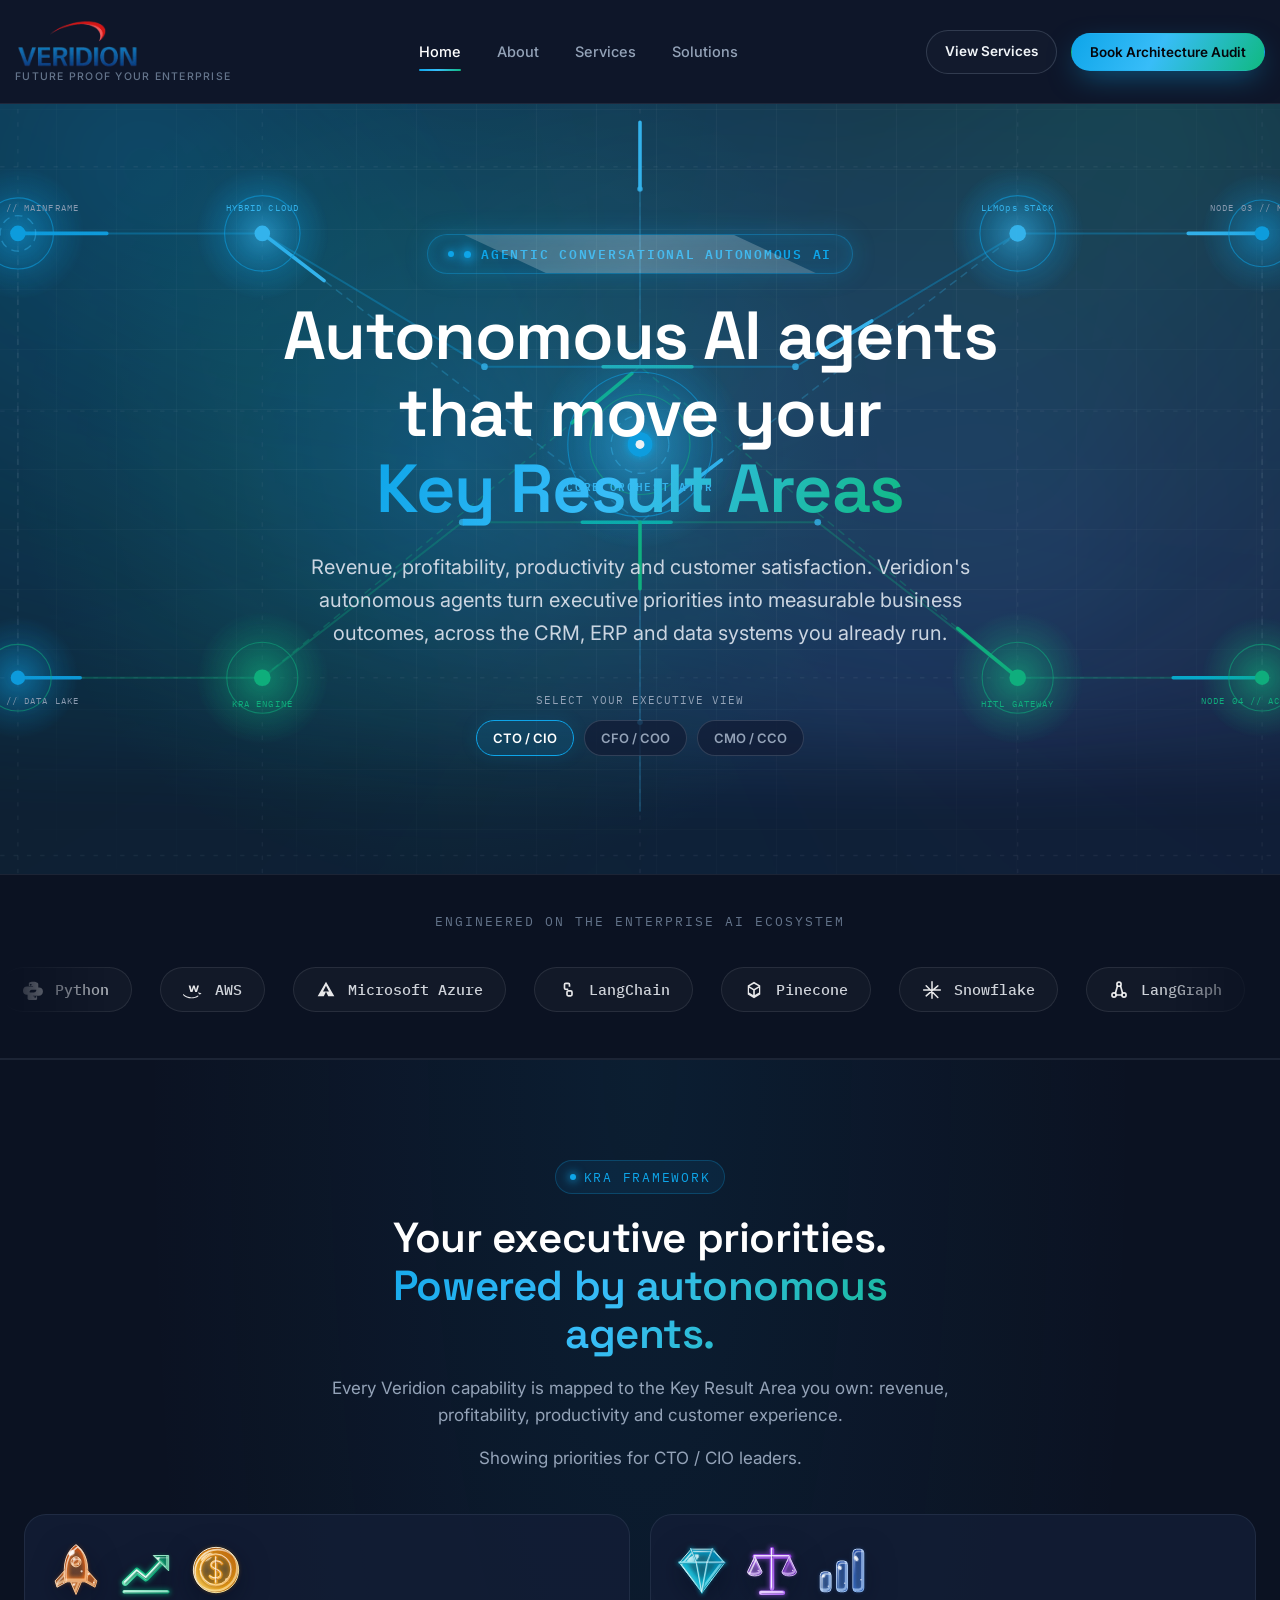
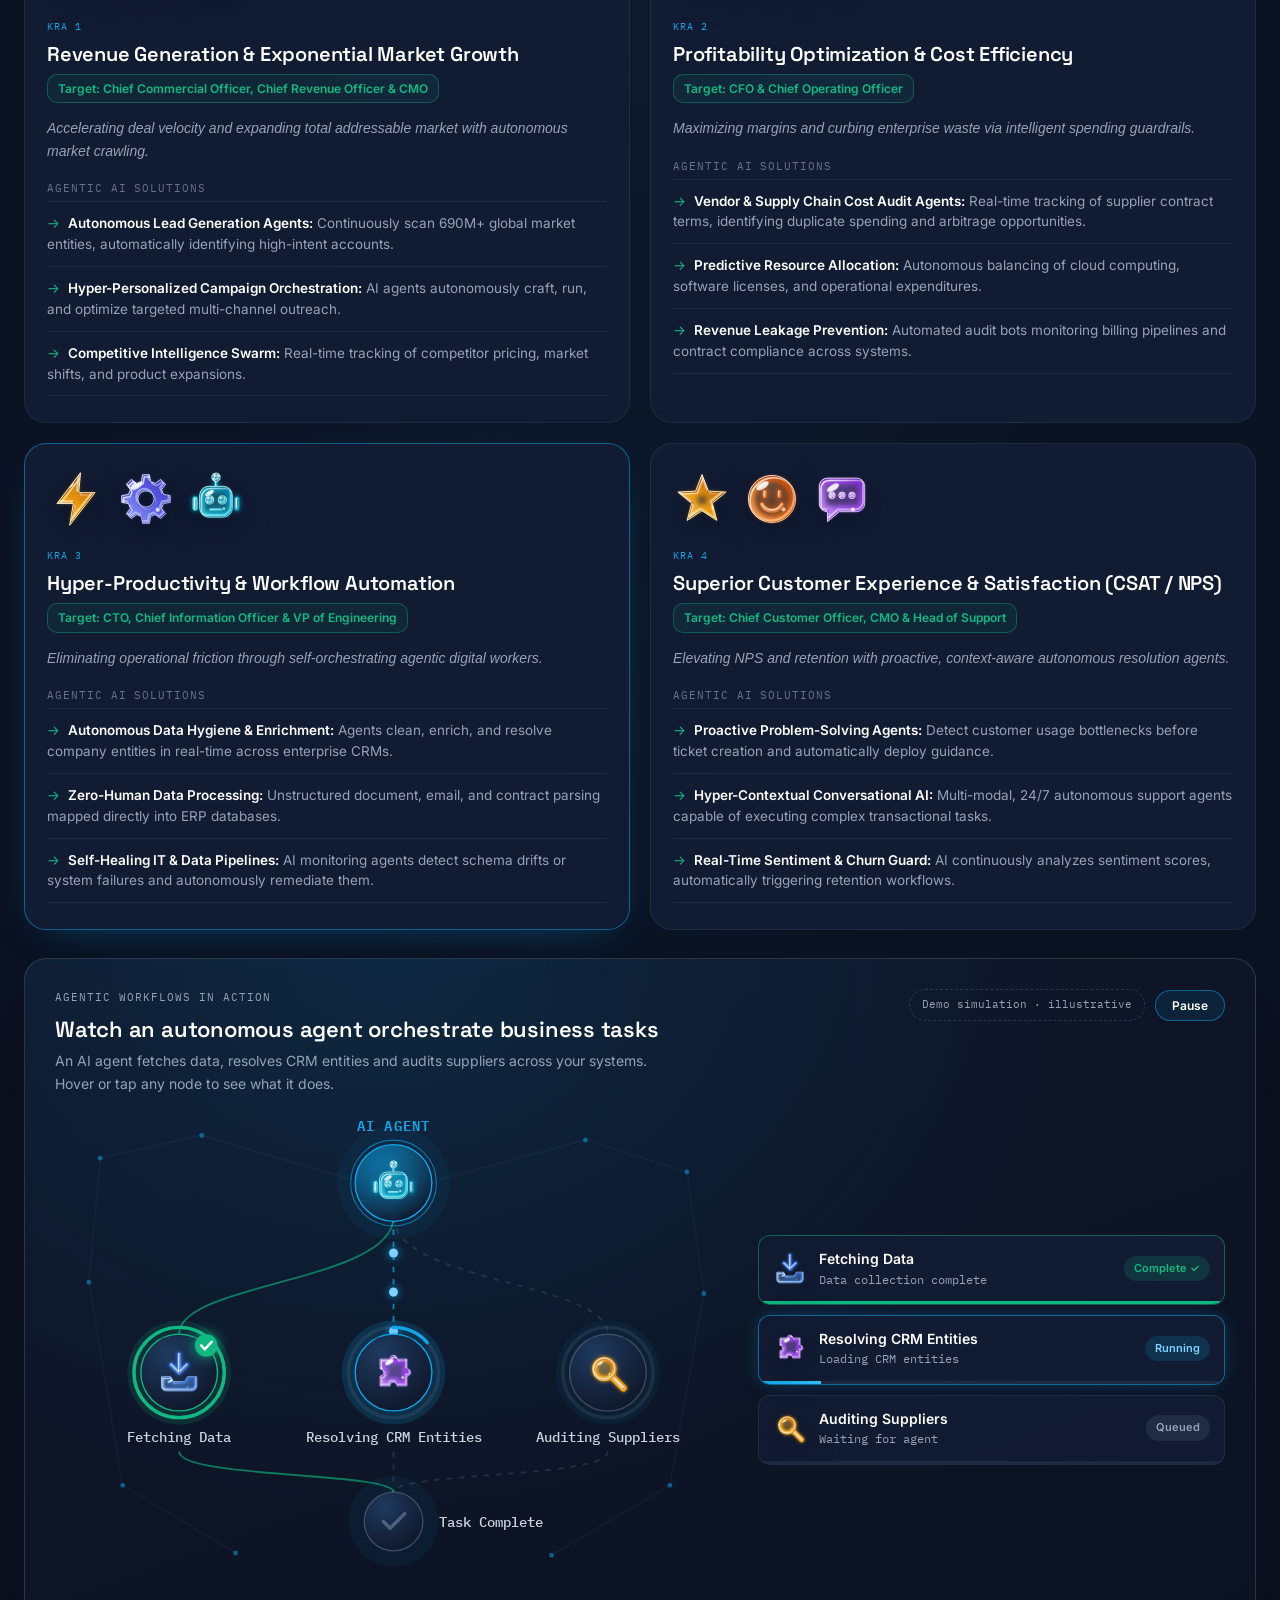
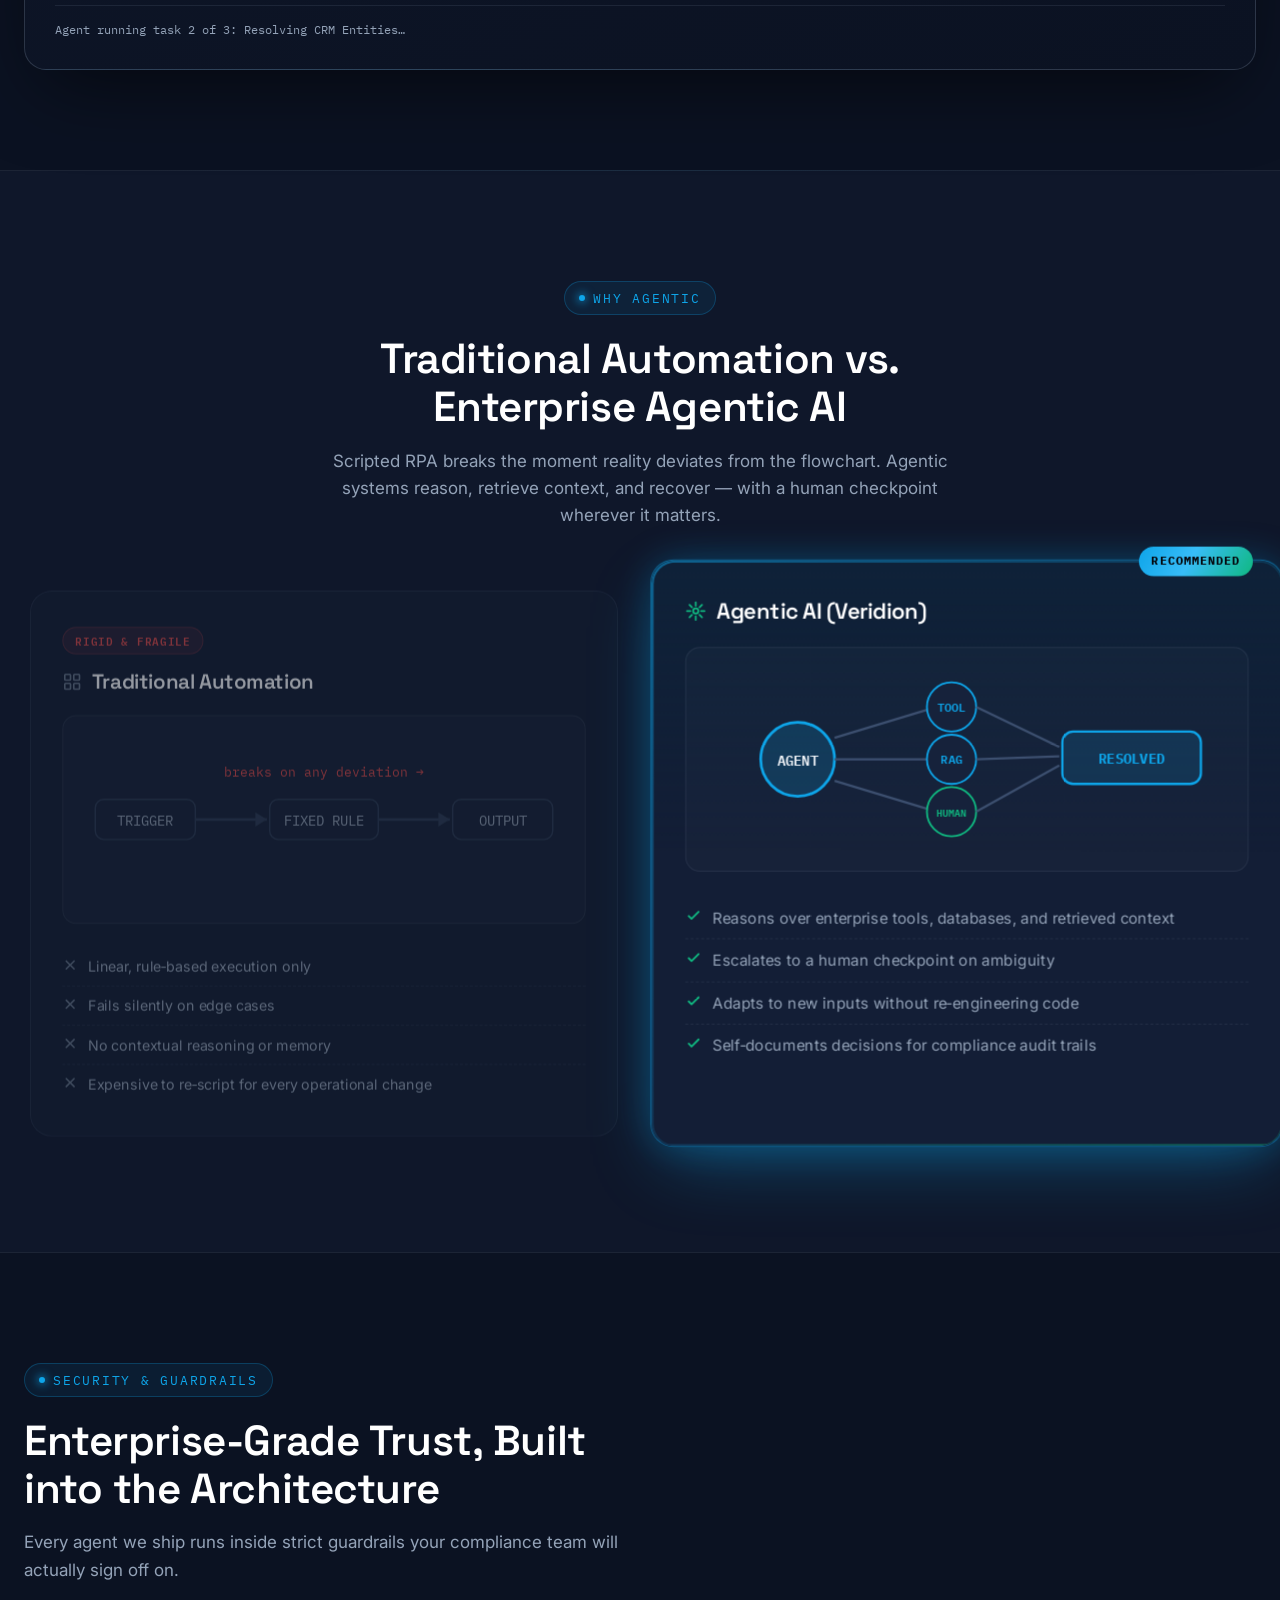
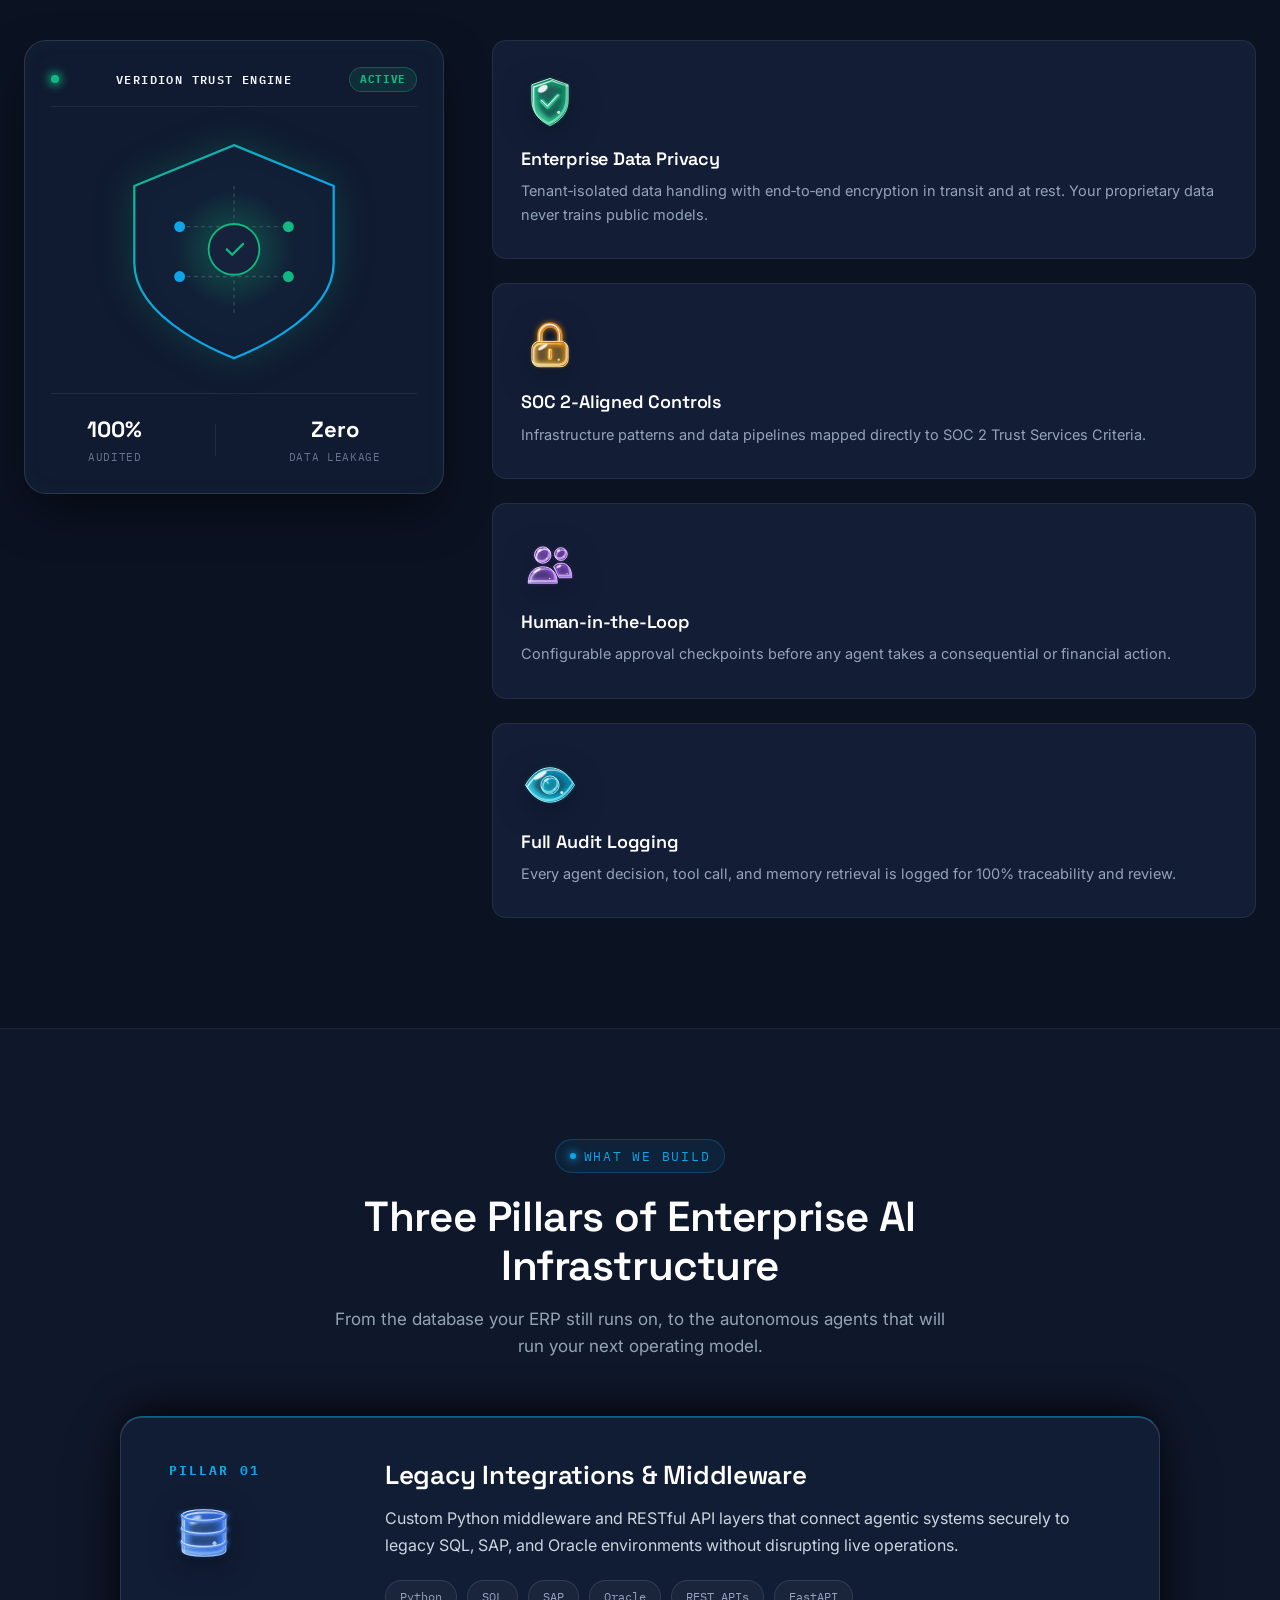
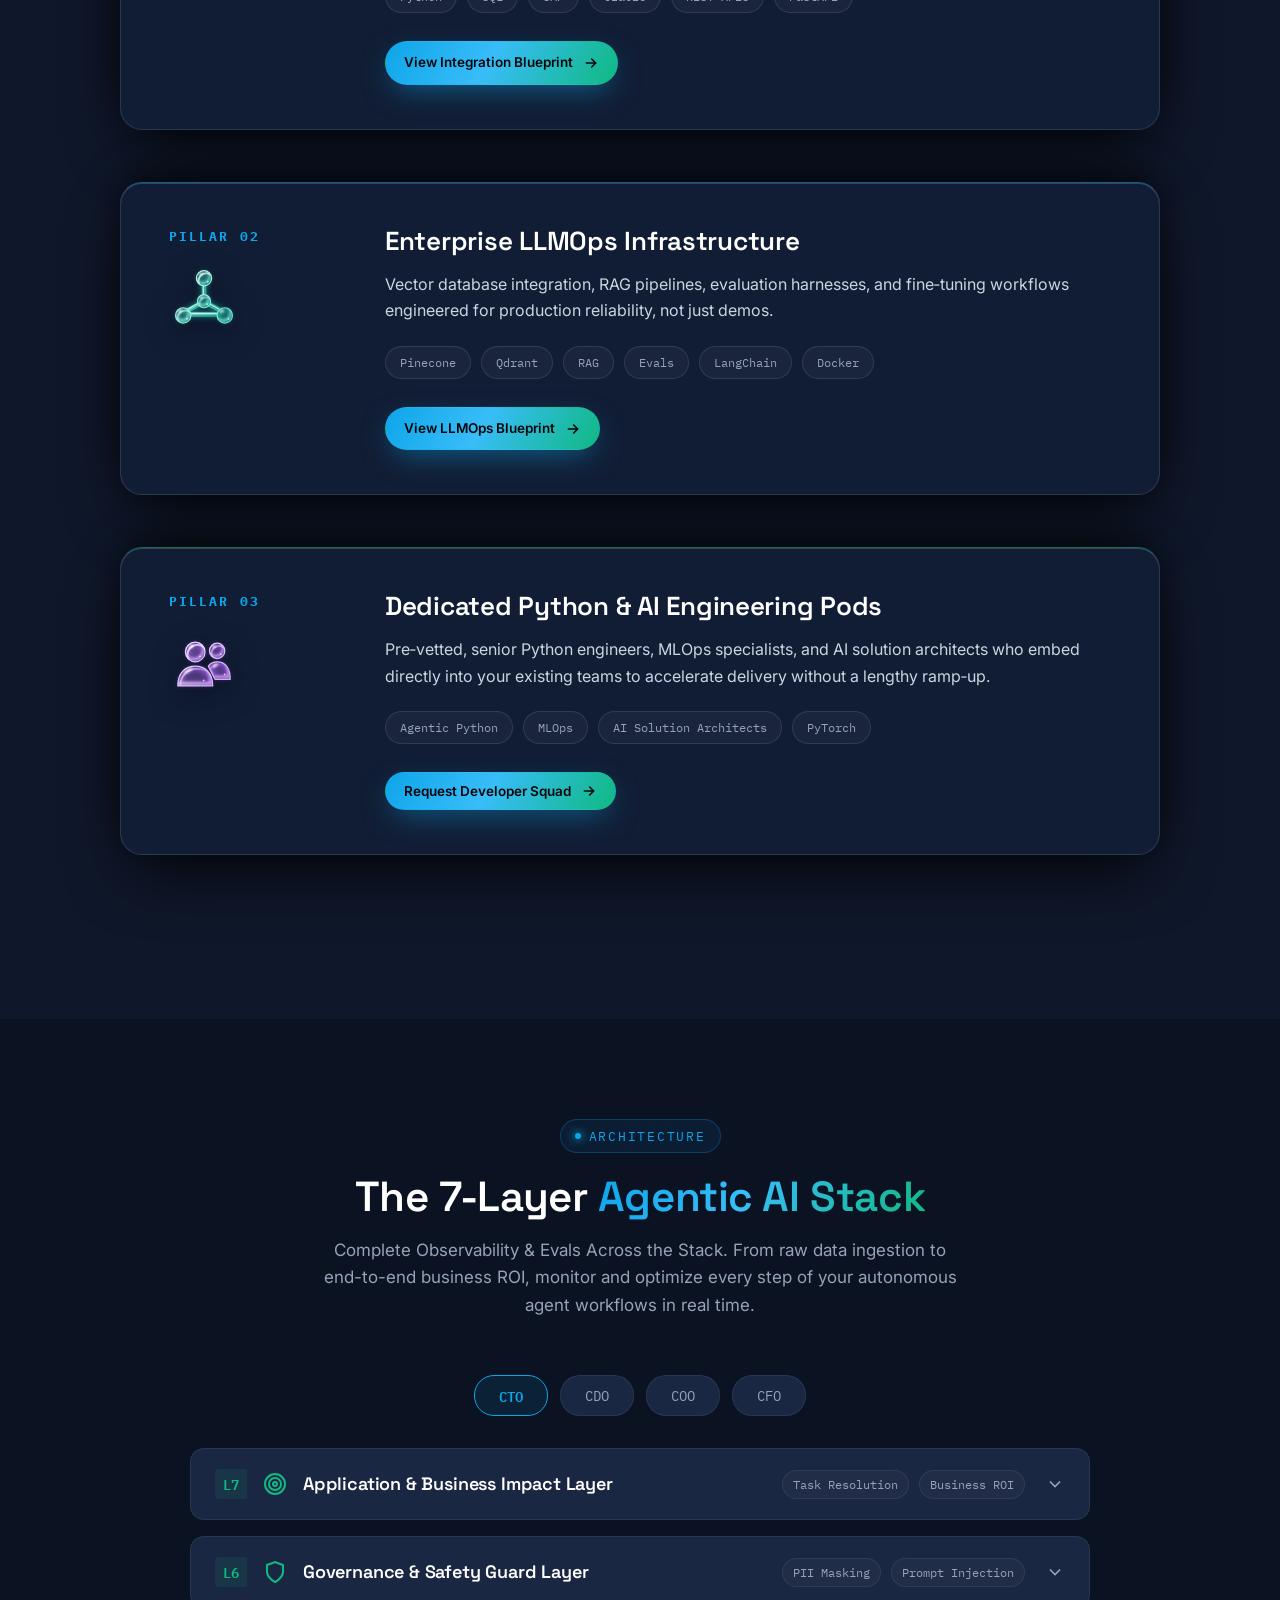
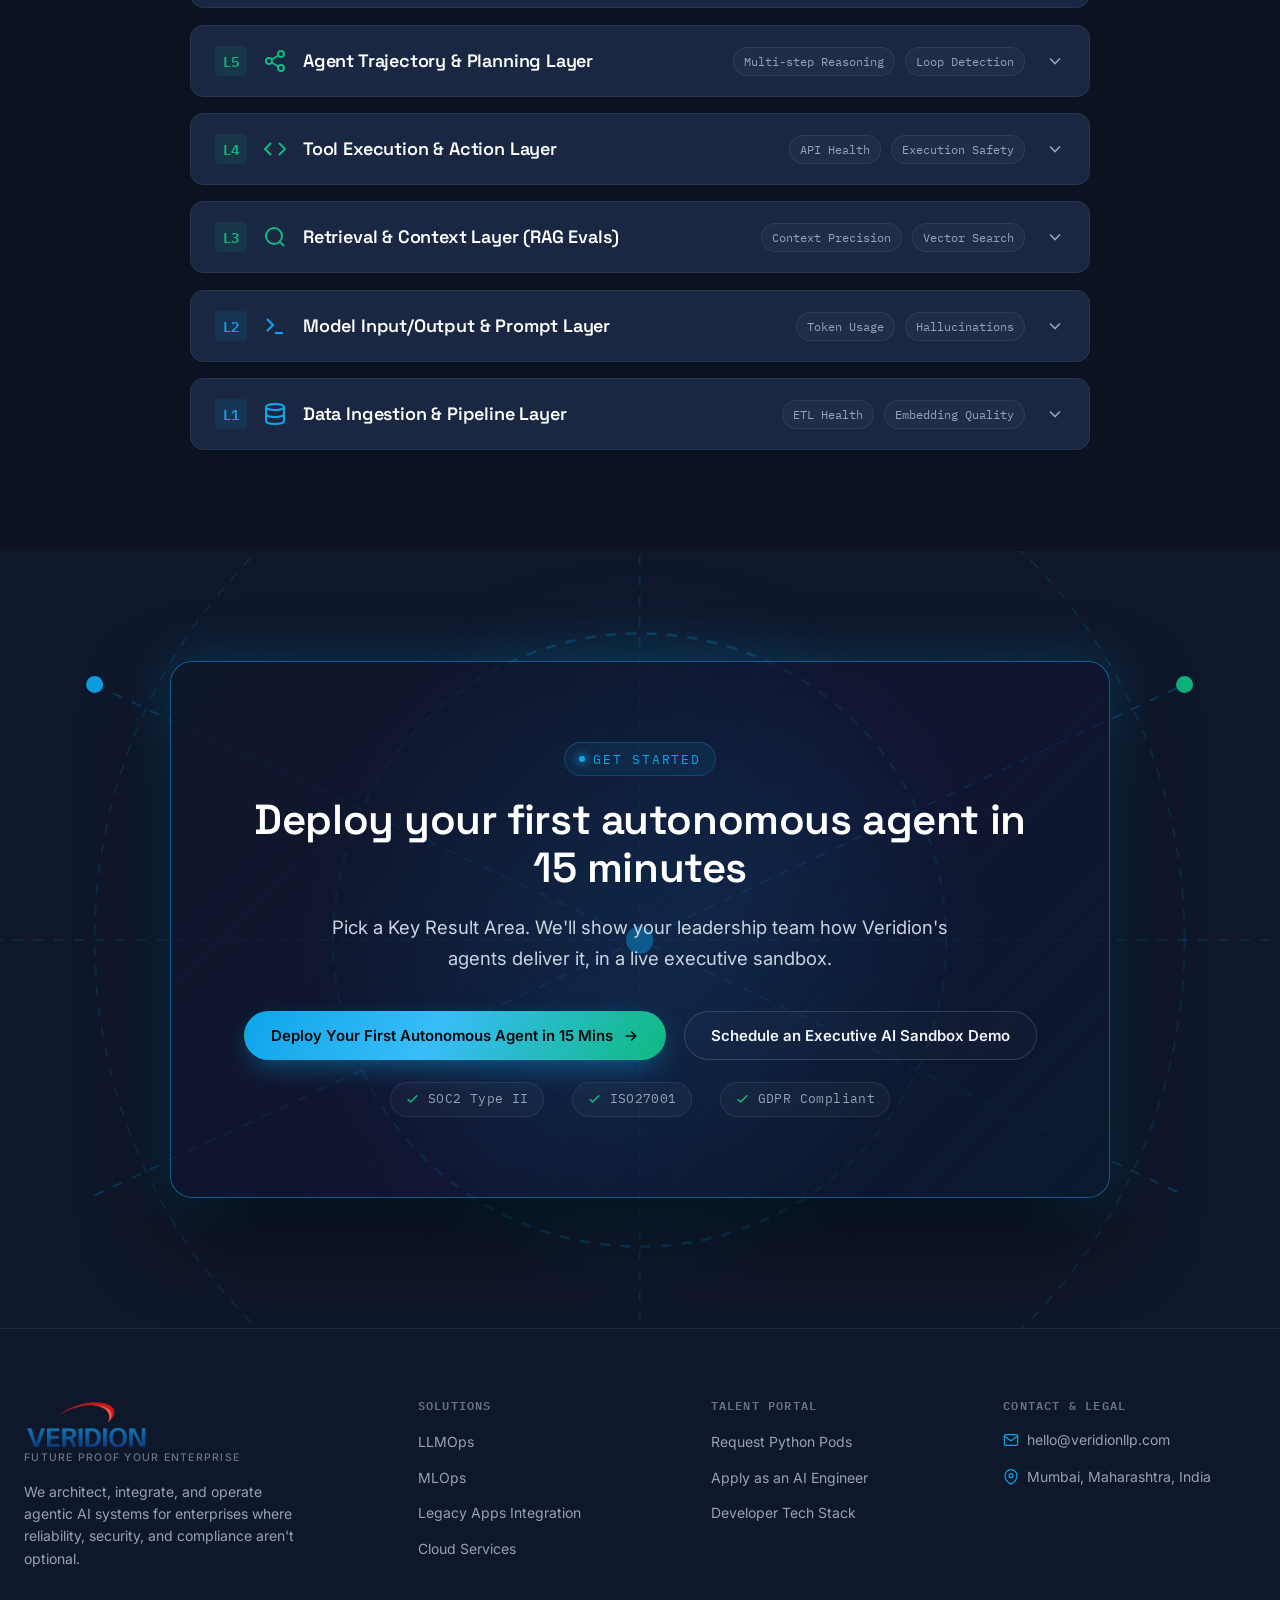
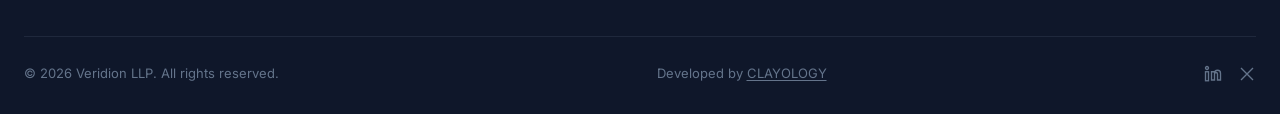
==== commit 3b08e87a: "client side issue fix" ====
--- a/index.html
+++ b/index.html
@@ -12,7 +12,7 @@
   <link
     href="https://fonts.googleapis.com/css2?family=Inter:wght@400;500;600;700;800&family=Space+Grotesk:wght@500;600;700&family=IBM+Plex+Mono:wght@400;500&display=swap"
     rel="stylesheet">
-  <link rel="stylesheet" href="css/style.css">
+  <link rel="stylesheet" href="css/style.css?v=3.6">
 </head>
 
 <body>
@@ -2082,7 +2082,6 @@
         fill="none" stroke="url(#giRim-pink)" stroke-width="1.1" opacity="0.9" stroke-linejoin="round" />
     </symbol>
   </svg><!-- glass-icons:end -->
-
   <!--  HEADER  -->
   <header class="site-header">
     <div class="container nav">
@@ -2093,14 +2092,11 @@
         <span> <img src="img/logoimg.png" alt="logo-chip"><small>FUTURE PROOF YOUR ENTERPRISE</small></span>
       </a>
       <nav class="nav-links">
-        <a href="index.html" class="active">Home</a>
-        <a href="about.html">About</a>
-        <a href="services.html#llmops">LLMOps</a>
-        <a href="services.html#mlops">MLOps</a>
-        <a href="services.html#legacy-integration">Legacy Apps</a>
-        <a href="services.html#cloud-services">Cloud</a>
-        <a href="solutions.html">Solutions</a>
-      </nav>
+                <a href="index.html">Home</a>
+                <a href="about.html">About</a>
+                <a href="services.html">Services</a>
+                <a href="solutions.html">Solutions</a>
+            </nav>
       <div class="nav-cta">
         <a href="services.html" class="btn btn-ghost btn-sm">View Services</a>
         <button class="btn btn-primary btn-sm" data-open-booking>Book Architecture Audit</button>
@@ -2336,7 +2332,7 @@
         <span class="badge-dot"></span>
         <span class="badge-text">Agentic Conversational Autonomous AI</span>
       </div>
-      <h1 class="hero-title">Autonomous AI agents that move your <span class="text-gradient hero-text-gradient">Key Result Areas</span></h1>
+      <h1 class="hero-title">Autonomous AI agents that move your <span class="text-gradient">Key Result Areas</span></h1>
       <p class="hero-sub">Revenue, profitability, productivity and customer satisfaction. Veridion's autonomous agents
         turn executive priorities into measurable business outcomes, across the CRM, ERP and data systems you already
         run.</p>
@@ -2349,43 +2345,8 @@
           <button class="cxo-role-button" type="button" data-cxo-role="growth" aria-pressed="false">CMO / CCO</button>
         </div>
       </div>
-      <div class="hero-actions">
-        <button class="btn btn-primary btn-hero-glow" data-open-booking>
-          Deploy Your First Autonomous Agent in 15 Mins
-          <svg viewBox="0 0 24 24" fill="none" stroke="currentColor" stroke-width="2.4" stroke-linecap="round">
-            <path d="M5 12h14M13 6l6 6-6 6" />
-          </svg>
-        </button>
-        <button class="btn btn-ghost" data-open-booking>
-          Schedule an Executive AI Sandbox Demo
-        </button>
-      </div>
-      <div class="hero-meta trust-badges">
-        <span class="trust-badge">
-          <svg viewBox="0 0 24 24" fill="none" stroke="currentColor" stroke-width="2.6" stroke-linecap="round"
-            stroke-linejoin="round">
-            <path d="M5 12l4 4L19 6" />
-          </svg>
-          SOC2 Type II
-        </span>
-        <span class="trust-badge">
-          <svg viewBox="0 0 24 24" fill="none" stroke="currentColor" stroke-width="2.6" stroke-linecap="round"
-            stroke-linejoin="round">
-            <path d="M5 12l4 4L19 6" />
-          </svg>
-          ISO27001
-        </span>
-        <span class="trust-badge">
-          <svg viewBox="0 0 24 24" fill="none" stroke="currentColor" stroke-width="2.6" stroke-linecap="round"
-            stroke-linejoin="round">
-            <path d="M5 12l4 4L19 6" />
-          </svg>
-          GDPR Compliant
-        </span>
-      </div>
     </div>
   </section>
-  
   <!-- SECTION 2 — THE ENTERPRISE ECOSYSTEM TICKER -->
   <div class="marquee-wrap" id="ecosystem">
     <div class="container">
@@ -2741,51 +2702,6 @@
         </div>
         <p class="wf-summary" id="wfSummary" aria-live="polite">Agent starting workflow…</p>
       </div>
-
-      <div class="executive-roi-card" id="executive-roi">
-        <div class="roi-intro">
-          <span class="outcome-kicker">Interactive ROI Calculator</span>
-          <h3>Calculate Your Enterprise Agentic Yield</h3>
-          <p>Enter your team size and operational budget to see projected hours saved and revenue unlocked.</p>
-        </div>
-        <form class="roi-inputs" id="roiCalculator">
-          <label>
-            Team size
-            <input id="roiTeamSize" type="number" min="1" max="100000" step="1" value="50" required>
-          </label>
-          <label>
-            Monthly operational budget
-            <div class="roi-budget-input">
-              <select id="roiCurrency" aria-label="Budget currency">
-                <option value="INR">INR ₹</option>
-                <option value="USD">USD $</option>
-              </select>
-              <input id="roiBudget" type="number" min="0" max="1000000000000" step="1000" value="1000000" required>
-            </div>
-          </label>
-        </form>
-        <p class="roi-error" id="roiError" aria-live="polite"></p>
-        <div class="roi-results" aria-live="polite">
-          <div class="roi-result">
-            <span>Hours saved</span>
-            <strong id="roiHours">200 hrs</strong>
-            <small>per month</small>
-          </div>
-          <div class="roi-result">
-            <span>Revenue unlocked</span>
-            <strong id="roiValue">₹1,00,000</strong>
-            <small>per month</small>
-          </div>
-        </div>
-        <p class="roi-disclaimer">Projection assumes 4 hours saved per team member each month and a 10% efficiency gain
-          on the entered budget. Actual results depend on your workflows and implementation.</p>
-        <div class="roi-actions">
-          <button class="btn btn-primary" type="button" data-open-booking>Deploy Your First Autonomous Agent in 15
-            Mins</button>
-          <button class="btn btn-ghost" type="button" data-open-booking>Schedule an Executive AI Sandbox Demo</button>
-          <span>SOC2 Type II · ISO27001 · GDPR Compliant · Stateless Multi-Agent Orchestration Engine</span>
-        </div>
-      </div>
     </div>
   </section>
   <!-- SECTION 3 — WHY AGENTIC (TRADITIONAL AUTOMATION VS ENTERPRISE AGENTIC AI) -->
@@ -2907,7 +2823,6 @@
       </div>
     </div>
   </section>
-
   <!-- SECTION 4 — SECURITY & GUARDRAILS (THE TRUST ENGINE) -->
   <section class="security-section" id="blueprints">
     <div class="container">
@@ -3135,7 +3050,6 @@
       </div>
     </div>
   </section>
-
   <!-- SECTION 5.5 — THE 7-LAYER STACK -->
   <section id="ai-stack" class="stack-section reveal-on-scroll" style="background:var(--bg-alt); padding:100px 0;">
     <div class="container">
--- a/css/style.css
+++ b/css/style.css
@@ -145,7 +145,10 @@
   background: var(--gradient);
   -webkit-background-clip: text;
   background-clip: text;
+  -webkit-text-fill-color: transparent;
   color: transparent;
+  display: inline-block;
+  text-shadow: none;
 }
 
 /* Buttons ---------------------------------------------------------------- */
@@ -858,11 +861,11 @@
   position: absolute;
   top: 50%;
   left: 50%;
-  width: min(980px, 94vw);
-  height: min(980px, 94vw);
+  width: min(1120px, 96vw);
+  height: min(1120px, 96vw);
   transform: translate(-50%, -50%);
-  background: radial-gradient(circle, rgba(14, 165, 233, 0.28) 0%, rgba(16, 185, 129, 0.16) 42%, rgba(99, 102, 241, 0.1) 60%, transparent 74%);
-  filter: blur(65px);
+  background: radial-gradient(circle, rgba(14, 165, 233, 0.3) 0%, rgba(16, 185, 129, 0.18) 42%, rgba(99, 102, 241, 0.12) 60%, transparent 74%);
+  filter: blur(75px);
   pointer-events: none;
   animation: gyroNebulaBreath 8s ease-in-out infinite alternate;
 }
@@ -874,12 +877,12 @@
 
 .gyro-3d-stage {
   position: absolute;
-  top: 50%;
+  top: 48%;
   left: 50%;
-  width: 860px;
-  height: 860px;
+  width: 940px;
+  height: 940px;
   transform: translate(-50%, -50%);
-  perspective: 1400px;
+  perspective: 1600px;
   pointer-events: none;
   z-index: 1;
 }
@@ -907,20 +910,20 @@
   transform: translate(-50%, -50%);
 }
 
-/* Outer Celestial Titanium Ring (Z-X Axis) - Scaled to 820px */
+/* Outer Celestial Titanium Ring (Z-X Axis) - Scaled to 900px */
 .gyro-ring-outer {
-  width: 820px;
-  height: 820px;
-  border: 2px solid rgba(14, 165, 233, 0.45);
-  box-shadow: 0 0 50px rgba(14, 165, 233, 0.28), inset 0 0 35px rgba(14, 165, 233, 0.16);
+  width: 900px;
+  height: 900px;
+  border: 2px solid rgba(14, 165, 233, 0.48);
+  box-shadow: 0 0 55px rgba(14, 165, 233, 0.3), inset 0 0 40px rgba(14, 165, 233, 0.18);
   animation: gyroSpinOuter 28s linear infinite;
 }
 
 .gyro-ring-outer .ring-ticks {
   position: absolute;
-  inset: 5px;
+  inset: 6px;
   border-radius: 50%;
-  border: 1.5px dashed rgba(56, 189, 248, 0.55);
+  border: 1.5px dashed rgba(56, 189, 248, 0.58);
 }
 
 @keyframes gyroSpinOuter {
@@ -928,20 +931,20 @@
   to { transform: translate(-50%, -50%) rotateX(68deg) rotateY(18deg) rotateZ(360deg); }
 }
 
-/* Middle Sovereign Emerald Horizon Ring (Y-Z Axis) - Scaled to 640px */
+/* Middle Sovereign Emerald Horizon Ring (Y-Z Axis) - Scaled to 700px */
 .gyro-ring-middle {
-  width: 640px;
-  height: 640px;
-  border: 2.2px solid rgba(16, 185, 129, 0.52);
-  box-shadow: 0 0 45px rgba(16, 185, 129, 0.3), inset 0 0 30px rgba(16, 185, 129, 0.16);
+  width: 700px;
+  height: 700px;
+  border: 2.2px solid rgba(16, 185, 129, 0.55);
+  box-shadow: 0 0 50px rgba(16, 185, 129, 0.32), inset 0 0 35px rgba(16, 185, 129, 0.18);
   animation: gyroSpinMiddle 22s linear infinite reverse;
 }
 
 .ring-track-emerald {
   position: absolute;
-  inset: 6px;
+  inset: 7px;
   border-radius: 50%;
-  border: 1.5px dashed rgba(110, 231, 183, 0.5);
+  border: 1.5px dashed rgba(110, 231, 183, 0.55);
 }
 
 @keyframes gyroSpinMiddle {
@@ -949,20 +952,20 @@
   to { transform: translate(-50%, -50%) rotateX(25deg) rotateY(70deg) rotateZ(360deg); }
 }
 
-/* Inner Precision Quantum Gimbal Ring (Oblique Axis) - Scaled to 460px */
+/* Inner Precision Quantum Gimbal Ring (Oblique Axis) - Scaled to 500px */
 .gyro-ring-inner {
-  width: 460px;
-  height: 460px;
-  border: 2.5px solid rgba(56, 189, 248, 0.65);
-  box-shadow: 0 0 40px rgba(14, 165, 233, 0.45);
+  width: 500px;
+  height: 500px;
+  border: 2.5px solid rgba(56, 189, 248, 0.68);
+  box-shadow: 0 0 45px rgba(14, 165, 233, 0.48);
   animation: gyroSpinInner 15s linear infinite;
 }
 
 .ring-track-inner {
   position: absolute;
-  inset: 6px;
+  inset: 7px;
   border-radius: 50%;
-  border: 1.5px dotted rgba(255, 255, 255, 0.6);
+  border: 1.5px dotted rgba(255, 255, 255, 0.65);
 }
 
 @keyframes gyroSpinInner {
@@ -973,28 +976,28 @@
 /* Beacons on the rings */
 .gyro-beacon {
   position: absolute;
-  width: 9px;
-  height: 9px;
+  width: 10px;
+  height: 10px;
   border-radius: 50%;
   background: #38BDF8;
-  box-shadow: 0 0 16px 4px #38BDF8;
-}
-
-.beacon-top    { top: -4.5px; left: calc(50% - 4.5px); }
-.beacon-bottom { bottom: -4.5px; left: calc(50% - 4.5px); }
-.beacon-left   { left: -4.5px; top: calc(50% - 4.5px); }
-.beacon-right  { right: -4.5px; top: calc(50% - 4.5px); }
+  box-shadow: 0 0 18px 5px #38BDF8;
+}
+
+.beacon-top    { top: -5px; left: calc(50% - 5px); }
+.beacon-bottom { bottom: -5px; left: calc(50% - 5px); }
+.beacon-left   { left: -5px; top: calc(50% - 5px); }
+.beacon-right  { right: -5px; top: calc(50% - 5px); }
 
 .beacon-ne     { top: 14.6%; right: 14.6%; }
 .beacon-se     { bottom: 14.6%; right: 14.6%; }
 .beacon-sw     { bottom: 14.6%; left: 14.6%; }
 .beacon-nw     { top: 14.6%; left: 14.6%; }
 
-.beacon-emerald-1 { top: -4.5px; left: calc(50% - 4.5px); background: #10B981; box-shadow: 0 0 16px 4px #10B981; }
-.beacon-emerald-2 { bottom: -4.5px; left: calc(50% - 4.5px); background: #10B981; box-shadow: 0 0 16px 4px #10B981; }
-
-.beacon-cyan-1 { left: -4.5px; top: calc(50% - 4.5px); background: #38BDF8; box-shadow: 0 0 16px 4px #38BDF8; }
-.beacon-cyan-2 { right: -4.5px; top: calc(50% - 4.5px); background: #38BDF8; box-shadow: 0 0 16px 4px #38BDF8; }
+.beacon-emerald-1 { top: -5px; left: calc(50% - 5px); background: #10B981; box-shadow: 0 0 18px 5px #10B981; }
+.beacon-emerald-2 { bottom: -5px; left: calc(50% - 5px); background: #10B981; box-shadow: 0 0 18px 5px #10B981; }
+
+.beacon-cyan-1 { left: -5px; top: calc(50% - 5px); background: #38BDF8; box-shadow: 0 0 18px 5px #38BDF8; }
+.beacon-cyan-2 { right: -5px; top: calc(50% - 5px); background: #38BDF8; box-shadow: 0 0 18px 5px #38BDF8; }
 
 /* Central Sovereign Core Hub */
 .gyro-core-hub {
@@ -1002,8 +1005,8 @@
   top: 50%;
   left: 50%;
   transform: translate(-50%, -50%);
-  width: 140px;
-  height: 140px;
+  width: 150px;
+  height: 150px;
   display: flex;
   align-items: center;
   justify-content: center;
@@ -1011,36 +1014,36 @@
 
 .gyro-core-halo {
   position: absolute;
-  inset: -25px;
+  inset: -30px;
   border-radius: 50%;
-  background: radial-gradient(circle, rgba(14, 165, 233, 0.55) 0%, rgba(16, 185, 129, 0.25) 45%, transparent 70%);
+  background: radial-gradient(circle, rgba(14, 165, 233, 0.6) 0%, rgba(16, 185, 129, 0.28) 45%, transparent 70%);
   animation: gyroCoreHaloPulse 2.8s ease-in-out infinite alternate;
 }
 
 @keyframes gyroCoreHaloPulse {
   0% { transform: scale(0.85); opacity: 0.6; }
-  100% { transform: scale(1.35); opacity: 1; filter: drop-shadow(0 0 25px rgba(56, 189, 248, 0.8)); }
+  100% { transform: scale(1.35); opacity: 1; filter: drop-shadow(0 0 30px rgba(56, 189, 248, 0.85)); }
 }
 
 .gyro-core-orb {
-  width: 60px;
-  height: 60px;
+  width: 68px;
+  height: 68px;
   border-radius: 50%;
   background: radial-gradient(circle at 35% 35%, #fff 0%, #38BDF8 40%, #0284C7 75%, #0F172A 100%);
-  box-shadow: 0 0 45px 12px rgba(14, 165, 233, 0.8), inset 0 0 20px rgba(255, 255, 255, 0.8);
+  box-shadow: 0 0 50px 14px rgba(14, 165, 233, 0.85), inset 0 0 22px rgba(255, 255, 255, 0.85);
   animation: gyroOrbShimmer 3.5s ease-in-out infinite alternate;
 }
 
 @keyframes gyroOrbShimmer {
-  0% { transform: scale(0.95); filter: drop-shadow(0 0 18px rgba(14, 165, 233, 0.8)); }
-  100% { transform: scale(1.1); filter: drop-shadow(0 0 32px rgba(56, 189, 248, 1)); }
+  0% { transform: scale(0.95); filter: drop-shadow(0 0 20px rgba(14, 165, 233, 0.85)); }
+  100% { transform: scale(1.1); filter: drop-shadow(0 0 36px rgba(56, 189, 248, 1)); }
 }
 
 .gyro-core-rings {
   position: absolute;
-  inset: 12px;
+  inset: 14px;
   border-radius: 50%;
-  border: 1.5px dashed rgba(255, 255, 255, 0.7);
+  border: 1.5px dashed rgba(255, 255, 255, 0.75);
   animation: gyroSpinInner 6s linear infinite reverse;
 }
 
@@ -1074,35 +1077,37 @@
 
 /* Gyroscope Responsive Breakpoints */
 @media (max-width: 1200px) {
-  .gyro-3d-stage { width: 720px; height: 720px; }
-  .gyro-ring-outer { width: 680px; height: 680px; }
-  .gyro-ring-middle { width: 520px; height: 520px; }
-  .gyro-ring-inner { width: 380px; height: 380px; }
+  .gyro-3d-stage { width: 780px; height: 780px; }
+  .gyro-ring-outer { width: 740px; height: 740px; }
+  .gyro-ring-middle { width: 580px; height: 580px; }
+  .gyro-ring-inner { width: 420px; height: 420px; }
 }
 
 @media (max-width: 900px) {
-  .gyro-3d-stage { width: 560px; height: 560px; }
-  .gyro-ring-outer { width: 520px; height: 520px; }
-  .gyro-ring-middle { width: 400px; height: 400px; }
-  .gyro-ring-inner { width: 290px; height: 290px; }
-  .gyro-core-hub { width: 110px; height: 110px; }
-  .gyro-core-orb { width: 48px; height: 48px; }
+  .gyro-3d-stage { width: 580px; height: 580px; }
+  .gyro-ring-outer { width: 540px; height: 540px; }
+  .gyro-ring-middle { width: 420px; height: 420px; }
+  .gyro-ring-inner { width: 310px; height: 310px; }
+  .gyro-core-hub { width: 120px; height: 120px; }
+  .gyro-core-orb { width: 52px; height: 52px; }
 }
 
 @media (max-width: 600px) {
-  .gyro-3d-stage { width: 390px; height: 390px; }
-  .gyro-ring-outer { width: 360px; height: 360px; }
-  .gyro-ring-middle { width: 280px; height: 280px; }
-  .gyro-ring-inner { width: 200px; height: 200px; }
-  .gyro-core-hub { width: 90px; height: 90px; }
-  .gyro-core-orb { width: 38px; height: 38px; }
+  .gyro-3d-stage { width: 400px; height: 400px; }
+  .gyro-ring-outer { width: 370px; height: 370px; }
+  .gyro-ring-middle { width: 290px; height: 290px; }
+  .gyro-ring-inner { width: 210px; height: 210px; }
+  .gyro-core-hub { width: 95px; height: 95px; }
+  .gyro-core-orb { width: 40px; height: 40px; }
 }
 
 @media (max-width: 420px) {
   .gyro-3d-stage { width: 310px; height: 310px; }
   .gyro-ring-outer { width: 290px; height: 290px; }
-  .gyro-ring-middle { width: 220px; height: 220px; }
-  .gyro-ring-inner { width: 150px; height: 150px; }
+  .gyro-ring-middle { width: 225px; height: 225px; }
+  .gyro-ring-inner { width: 155px; height: 155px; }
+  .gyro-core-hub { width: 80px; height: 80px; }
+  .gyro-core-orb { width: 32px; height: 32px; }
 }
 
 
@@ -1113,22 +1118,22 @@
   position: absolute;
   top: 50%;
   left: 50%;
-  width: min(1080px, 96vw);
-  height: min(1080px, 96vw);
+  width: min(1200px, 98vw);
+  height: min(1200px, 98vw);
   transform: translate(-50%, -50%);
-  background: radial-gradient(circle, rgba(14, 165, 233, 0.28) 0%, rgba(16, 185, 129, 0.16) 45%, transparent 72%);
-  filter: blur(65px);
+  background: radial-gradient(circle, rgba(14, 165, 233, 0.3) 0%, rgba(16, 185, 129, 0.18) 45%, transparent 72%);
+  filter: blur(75px);
   pointer-events: none;
 }
 
 .cyber-globe-stage {
   position: absolute;
-  top: 50%;
+  top: 48%;
   left: 50%;
-  width: 900px;
-  height: 900px;
+  width: 980px;
+  height: 980px;
   transform: translate(-50%, -50%);
-  perspective: 1400px;
+  perspective: 1500px;
   pointer-events: none;
   z-index: 1;
 }
@@ -1142,17 +1147,17 @@
   justify-content: center;
 }
 
-/* The Spherical Hologram Body - Scaled up to 660px */
+/* The Spherical Hologram Body - Scaled up to 740px */
 .globe-sphere-body {
   position: relative;
-  width: 660px;
-  height: 660px;
+  width: 740px;
+  height: 740px;
   border-radius: 50%;
-  border: 2px solid rgba(14, 165, 233, 0.45);
+  border: 2px solid rgba(14, 165, 233, 0.48);
   box-shadow:
-    0 0 60px rgba(14, 165, 233, 0.32),
-    inset 0 0 50px rgba(14, 165, 233, 0.2),
-    inset 0 0 90px rgba(16, 185, 129, 0.14);
+    0 0 70px rgba(14, 165, 233, 0.35),
+    inset 0 0 60px rgba(14, 165, 233, 0.22),
+    inset 0 0 100px rgba(16, 185, 129, 0.16);
   overflow: hidden;
   transform-style: preserve-3d;
 }
@@ -1162,16 +1167,16 @@
   position: absolute;
   inset: 0;
   border-radius: 50%;
-  border: 1.2px dashed rgba(56, 189, 248, 0.42);
+  border: 1.2px dashed rgba(56, 189, 248, 0.45);
   animation: meridianSpin 28s linear infinite;
 }
 
 .meridian-0   { transform: rotateY(0deg); }
-.meridian-30  { transform: rotateY(30deg); border-color: rgba(16, 185, 129, 0.38); }
+.meridian-30  { transform: rotateY(30deg); border-color: rgba(16, 185, 129, 0.4); }
 .meridian-60  { transform: rotateY(60deg); }
-.meridian-90  { transform: rotateY(90deg); border-color: rgba(14, 165, 233, 0.55); border-style: solid; border-width: 1.8px; }
+.meridian-90  { transform: rotateY(90deg); border-color: rgba(14, 165, 233, 0.6); border-style: solid; border-width: 2px; }
 .meridian-120 { transform: rotateY(120deg); }
-.meridian-150 { transform: rotateY(150deg); border-color: rgba(16, 185, 129, 0.38); }
+.meridian-150 { transform: rotateY(150deg); border-color: rgba(16, 185, 129, 0.4); }
 
 @keyframes meridianSpin {
   from { transform: rotateY(0deg); }
@@ -1183,47 +1188,47 @@
   position: absolute;
   left: 50%;
   border-radius: 50%;
-  border: 1.2px solid rgba(14, 165, 233, 0.38);
+  border: 1.2px solid rgba(14, 165, 233, 0.4);
   transform: translateX(-50%);
 }
 
 .parallel-equator {
   top: 50%;
   width: 100%;
-  height: 160px;
+  height: 180px;
   transform: translate(-50%, -50%);
-  border-color: rgba(56, 189, 248, 0.7);
-  border-width: 2px;
-  box-shadow: 0 0 20px rgba(14, 165, 233, 0.4);
+  border-color: rgba(56, 189, 248, 0.75);
+  border-width: 2.2px;
+  box-shadow: 0 0 24px rgba(14, 165, 233, 0.45);
 }
 
 .parallel-north-1 {
   top: 25%;
-  width: 86%;
-  height: 110px;
+  width: 88%;
+  height: 125px;
   transform: translate(-50%, -50%);
   border-style: dashed;
 }
 
 .parallel-north-2 {
   top: 12%;
-  width: 58%;
-  height: 70px;
+  width: 60%;
+  height: 80px;
   transform: translate(-50%, -50%);
 }
 
 .parallel-south-1 {
   top: 75%;
-  width: 86%;
-  height: 110px;
+  width: 88%;
+  height: 125px;
   transform: translate(-50%, -50%);
   border-style: dashed;
 }
 
 .parallel-south-2 {
   top: 88%;
-  width: 58%;
-  height: 70px;
+  width: 60%;
+  height: 80px;
   transform: translate(-50%, -50%);
 }
 
@@ -1232,7 +1237,7 @@
   position: absolute;
   inset: -15%;
   border-radius: 50%;
-  background: conic-gradient(from 0deg at 50% 50%, rgba(14, 165, 233, 0.5) 0deg, rgba(16, 185, 129, 0.28) 32deg, transparent 70deg, transparent 360deg);
+  background: conic-gradient(from 0deg at 50% 50%, rgba(14, 165, 233, 0.52) 0deg, rgba(16, 185, 129, 0.3) 32deg, transparent 70deg, transparent 360deg);
   animation: radar360Sweep 6s linear infinite;
   mix-blend-mode: screen;
 }
@@ -1294,24 +1299,24 @@
 .pin-asia   { top: 44%; left: 78%; }
 .pin-asia .pin-ripple { animation-delay: -1.6s; }
 
-/* Tilted Orbital Satellite Tracks - Scaled up to 820px & 760px */
+/* Tilted Orbital Satellite Tracks - Scaled up to 940px & 860px */
 .orbital-track {
   position: absolute;
   border-radius: 50%;
-  border: 1.2px dashed rgba(56, 189, 248, 0.4);
+  border: 1.2px dashed rgba(56, 189, 248, 0.42);
 }
 
 .track-1 {
-  width: 820px;
-  height: 820px;
+  width: 940px;
+  height: 940px;
   transform: rotateX(65deg) rotateY(-25deg);
   animation: orbitTrackSpin 20s linear infinite;
 }
 
 .track-2 {
-  width: 760px;
-  height: 760px;
-  border-color: rgba(16, 185, 129, 0.4);
+  width: 860px;
+  height: 860px;
+  border-color: rgba(16, 185, 129, 0.42);
   transform: rotateX(60deg) rotateY(35deg);
   animation: orbitTrackSpin 24s linear infinite reverse;
 }
@@ -1340,20 +1345,20 @@
 /* Digital Matrix Columns */
 .globe-matrix-column {
   position: absolute;
-  top: 12%;
+  top: 10%;
   display: flex;
   flex-direction: column;
-  gap: 14px;
+  gap: 15px;
   font-family: var(--font-mono);
   font-size: 11px;
-  color: rgba(56, 189, 248, 0.4);
+  color: rgba(56, 189, 248, 0.45);
   letter-spacing: 0.22em;
   user-select: none;
   animation: matrixFlicker 4s ease-in-out infinite alternate;
 }
 
-.matrix-col-left { left: -40px; }
-.matrix-col-right { right: -40px; color: rgba(16, 185, 129, 0.4); }
+.matrix-col-left { left: -50px; }
+.matrix-col-right { right: -50px; color: rgba(16, 185, 129, 0.45); }
 
 @keyframes matrixFlicker {
   0% { opacity: 0.35; }
@@ -1363,30 +1368,30 @@
 
 /* Globe Responsive Breakpoints */
 @media (max-width: 1200px) {
-  .cyber-globe-stage { width: 720px; height: 720px; }
-  .globe-sphere-body { width: 540px; height: 540px; }
-  .track-1 { width: 680px; height: 680px; }
-  .track-2 { width: 620px; height: 620px; }
+  .cyber-globe-stage { width: 780px; height: 780px; }
+  .globe-sphere-body { width: 590px; height: 590px; }
+  .track-1 { width: 760px; height: 760px; }
+  .track-2 { width: 690px; height: 690px; }
 }
 
 @media (max-width: 900px) {
-  .cyber-globe-stage { width: 540px; height: 540px; }
-  .globe-sphere-body { width: 420px; height: 420px; }
-  .track-1 { width: 510px; height: 510px; }
-  .track-2 { width: 470px; height: 470px; }
+  .cyber-globe-stage { width: 570px; height: 570px; }
+  .globe-sphere-body { width: 440px; height: 440px; }
+  .track-1 { width: 550px; height: 550px; }
+  .track-2 { width: 500px; height: 500px; }
   .globe-matrix-column { display: none; }
 }
 
 @media (max-width: 600px) {
-  .cyber-globe-stage { width: 380px; height: 380px; }
-  .globe-sphere-body { width: 310px; height: 310px; }
-  .track-1 { width: 370px; height: 370px; }
+  .cyber-globe-stage { width: 390px; height: 390px; }
+  .globe-sphere-body { width: 320px; height: 320px; }
+  .track-1 { width: 380px; height: 380px; }
   .track-2 { width: 340px; height: 340px; }
 }
 
 @media (max-width: 420px) {
-  .cyber-globe-stage { width: 300px; height: 300px; }
-  .globe-sphere-body { width: 250px; height: 250px; }
+  .cyber-globe-stage { width: 310px; height: 310px; }
+  .globe-sphere-body { width: 260px; height: 260px; }
   .track-1, .track-2 { display: none; }
 }
 
@@ -1396,40 +1401,40 @@
    ========================================================================== */
 .svc-horizon-aura {
   position: absolute;
-  top: 50%;
+  top: 52%;
   left: 50%;
-  width: min(1000px, 94vw);
-  height: min(1000px, 94vw);
+  width: min(1100px, 96vw);
+  height: min(1100px, 96vw);
   transform: translate(-50%, -50%);
-  background: radial-gradient(circle, rgba(14, 165, 233, 0.28) 0%, rgba(16, 185, 129, 0.16) 48%, transparent 72%);
-  filter: blur(70px);
+  background: radial-gradient(circle, rgba(14, 165, 233, 0.3) 0%, rgba(16, 185, 129, 0.18) 48%, transparent 72%);
+  filter: blur(75px);
   pointer-events: none;
 }
 
 .isometric-stack-stage {
   position: absolute;
-  top: 50%;
+  top: 53%;
   left: 50%;
-  width: 920px;
-  height: 740px;
+  width: 1060px;
+  height: 840px;
   transform: translate(-50%, -50%);
-  perspective: 1200px;
+  perspective: 1300px;
   pointer-events: none;
   z-index: 1;
 }
 
-/* Floor Horizon Grid - Scaled to 1100px */
+/* Floor Horizon Grid - Scaled to 1250px */
 .iso-grid-floor {
   position: absolute;
   bottom: 0;
   left: 50%;
-  width: 1100px;
-  height: 480px;
+  width: 1250px;
+  height: 540px;
   transform: translateX(-50%) rotateX(65deg);
   background-image:
-    linear-gradient(rgba(14, 165, 233, 0.22) 1px, transparent 1px),
-    linear-gradient(90deg, rgba(14, 165, 233, 0.22) 1px, transparent 1px);
-  background-size: 40px 40px;
+    linear-gradient(rgba(14, 165, 233, 0.25) 1px, transparent 1px),
+    linear-gradient(90deg, rgba(14, 165, 233, 0.25) 1px, transparent 1px);
+  background-size: 42px 42px;
   mask-image: radial-gradient(ellipse at 50% 50%, #000 25%, transparent 78%);
   -webkit-mask-image: radial-gradient(ellipse at 50% 50%, #000 25%, transparent 78%);
 }
@@ -1438,33 +1443,33 @@
 .iso-energy-conduit {
   position: absolute;
   top: 2%;
-  bottom: 10%;
+  bottom: 8%;
   left: 50%;
   width: 6px;
   transform: translateX(-50%);
-  background: linear-gradient(180deg, transparent 0%, rgba(56, 189, 248, 0.85) 25%, rgba(16, 185, 129, 0.9) 75%, transparent 100%);
-  box-shadow: 0 0 24px 4px #38BDF8;
+  background: linear-gradient(180deg, transparent 0%, rgba(56, 189, 248, 0.9) 25%, rgba(16, 185, 129, 0.92) 75%, transparent 100%);
+  box-shadow: 0 0 28px 5px #38BDF8;
 }
 
 .conduit-pulse {
   position: absolute;
-  width: 18px;
-  height: 55px;
+  width: 20px;
+  height: 60px;
   left: 50%;
-  border-radius: 9px;
+  border-radius: 10px;
   transform: translateX(-50%);
   filter: blur(2px);
 }
 
 .pulse-up {
   background: #38BDF8;
-  box-shadow: 0 0 26px 6px #38BDF8;
+  box-shadow: 0 0 28px 7px #38BDF8;
   animation: pulseConduitUp 3s ease-in-out infinite;
 }
 
 .pulse-down {
   background: #10B981;
-  box-shadow: 0 0 26px 6px #10B981;
+  box-shadow: 0 0 28px 7px #10B981;
   animation: pulseConduitDown 3.8s ease-in-out infinite -1.5s;
 }
 
@@ -1514,81 +1519,81 @@
 
 .tier-label {
   font-family: var(--font-mono);
-  font-size: 11px;
+  font-size: 11.5px;
   font-weight: 700;
-  letter-spacing: 0.18em;
-  color: rgba(255, 255, 255, 0.92);
-  text-shadow: 0 0 12px rgba(14, 165, 233, 0.9);
+  letter-spacing: 0.2em;
+  color: rgba(255, 255, 255, 0.95);
+  text-shadow: 0 0 14px rgba(14, 165, 233, 0.9);
   pointer-events: none;
 }
 
-/* Tier 1 (Base - Legacy Mainframe) - Scaled to 620px × 100px */
+/* Tier 1 (Base - Legacy Mainframe) - Scaled to 700px × 96px */
 .tier-1 {
-  bottom: 8%;
+  bottom: 6%;
   animation: levitatePlate1 5.2s ease-in-out infinite;
 }
 .tier-1 .tier-plate {
-  width: 620px;
-  height: 100px;
-  background: rgba(15, 23, 42, 0.78);
-  border: 2px solid rgba(148, 163, 184, 0.45);
-  box-shadow: 0 0 35px rgba(148, 163, 184, 0.25), inset 0 1px 0 rgba(255, 255, 255, 0.25);
-}
-
-/* Tier 2 (MLOps Pipeline) - Scaled to 520px × 90px */
+  width: 700px;
+  height: 96px;
+  background: rgba(15, 23, 42, 0.82);
+  border: 2px solid rgba(148, 163, 184, 0.5);
+  box-shadow: 0 0 40px rgba(148, 163, 184, 0.28), inset 0 1px 0 rgba(255, 255, 255, 0.28);
+}
+
+/* Tier 2 (MLOps Pipeline) - Scaled to 590px × 88px */
 .tier-2 {
-  bottom: 24%;
+  bottom: 19%;
   animation: levitatePlate2 5.6s ease-in-out infinite -1.2s;
 }
 .tier-2 .tier-plate {
-  width: 520px;
-  height: 90px;
-  background: rgba(14, 165, 233, 0.15);
-  border: 2px solid rgba(14, 165, 233, 0.6);
-  box-shadow: 0 0 40px rgba(14, 165, 233, 0.32), inset 0 1px 0 rgba(56, 189, 248, 0.5);
-}
-
-/* Tier 3 (LLMOps Platform) - Scaled to 430px × 82px */
+  width: 590px;
+  height: 88px;
+  background: rgba(14, 165, 233, 0.16);
+  border: 2px solid rgba(14, 165, 233, 0.65);
+  box-shadow: 0 0 45px rgba(14, 165, 233, 0.35), inset 0 1px 0 rgba(56, 189, 248, 0.55);
+}
+
+/* Tier 3 (LLMOps Platform) - Scaled to 490px × 80px */
 .tier-3 {
-  bottom: 40%;
+  bottom: 32%;
   animation: levitatePlate3 5.4s ease-in-out infinite -2.4s;
 }
 .tier-3 .tier-plate {
-  width: 430px;
-  height: 82px;
-  background: rgba(16, 185, 129, 0.16);
-  border: 2.2px solid rgba(16, 185, 129, 0.68);
-  box-shadow: 0 0 45px rgba(16, 185, 129, 0.38), inset 0 1px 0 rgba(110, 231, 183, 0.6);
-}
-
-/* Tier 4 (AIOps Autonomous) - Scaled to 340px × 74px */
+  width: 490px;
+  height: 80px;
+  background: rgba(16, 185, 129, 0.18);
+  border: 2.2px solid rgba(16, 185, 129, 0.72);
+  box-shadow: 0 0 50px rgba(16, 185, 129, 0.4), inset 0 1px 0 rgba(110, 231, 183, 0.65);
+}
+
+/* Tier 4 (AIOps Autonomous) - Scaled to 390px × 72px */
 .tier-4 {
-  bottom: 56%;
+  bottom: 45%;
   animation: levitatePlate4 5s ease-in-out infinite -3.6s;
 }
 .tier-4 .tier-plate {
-  width: 340px;
-  height: 74px;
-  background: rgba(56, 189, 248, 0.18);
-  border: 2.2px solid rgba(56, 189, 248, 0.75);
-  box-shadow: 0 0 45px rgba(56, 189, 248, 0.42), inset 0 1px 0 rgba(255, 255, 255, 0.6);
-}
-
-/* Tier 5 (Autonomous AI Agent Apex) - Scaled to 250px × 66px */
+  width: 390px;
+  height: 72px;
+  background: rgba(56, 189, 248, 0.2);
+  border: 2.2px solid rgba(56, 189, 248, 0.8);
+  box-shadow: 0 0 50px rgba(56, 189, 248, 0.45), inset 0 1px 0 rgba(255, 255, 255, 0.65);
+}
+
+/* Tier 5 (Autonomous AI Agent Apex) - Scaled to 290px × 64px */
 .tier-5 {
-  bottom: 72%;
+  bottom: 58%;
   animation: levitatePlate5 4.8s ease-in-out infinite -4.2s;
 }
 .tier-5 .tier-plate {
-  width: 250px;
-  height: 66px;
-  background: rgba(245, 158, 11, 0.18);
-  border: 2.5px solid rgba(245, 158, 11, 0.8);
-  box-shadow: 0 0 50px rgba(245, 158, 11, 0.48), inset 0 1px 0 rgba(253, 230, 138, 0.7);
+  width: 290px;
+  height: 64px;
+  background: rgba(245, 158, 11, 0.2);
+  border: 2.5px solid rgba(245, 158, 11, 0.85);
+  box-shadow: 0 0 55px rgba(245, 158, 11, 0.52), inset 0 1px 0 rgba(253, 230, 138, 0.75);
 }
 .tier-5 .tier-label {
   color: #FEF3C7;
-  text-shadow: 0 0 12px rgba(245, 158, 11, 0.9);
+  text-shadow: 0 0 14px rgba(245, 158, 11, 0.95);
 }
 
 /* Harmonic Levitation Keyframes */
@@ -1613,29 +1618,29 @@
   50% { transform: translateX(-50%) rotateX(60deg) rotateZ(-30deg) translateY(-26px); }
 }
 
-/* Floating Service Glyphs */
+/* Floating Service Glyphs - Flanked gracefully on wings */
 .iso-float-glyph {
   position: absolute;
-  padding: 5px 12px;
+  padding: 6px 14px;
   border-radius: 8px;
-  background: rgba(15, 23, 42, 0.82);
-  border: 1px solid rgba(14, 165, 233, 0.45);
+  background: rgba(15, 23, 42, 0.85);
+  border: 1px solid rgba(14, 165, 233, 0.5);
   font-family: var(--font-mono);
-  font-size: 10.5px;
+  font-size: 11px;
   font-weight: 600;
   color: #38BDF8;
   letter-spacing: 0.12em;
-  box-shadow: 0 0 22px rgba(14, 165, 233, 0.35);
+  box-shadow: 0 0 24px rgba(14, 165, 233, 0.4);
   animation: floatGlyph 6s ease-in-out infinite alternate;
 }
 
-.glyph-1 { top: 16%; left: 4%; animation-duration: 7s; }
-.glyph-2 { top: 32%; right: 4%; animation-duration: 6.2s; animation-delay: -1.5s; color: #10B981; border-color: rgba(16, 185, 129, 0.5); box-shadow: 0 0 22px rgba(16, 185, 129, 0.35); }
-.glyph-3 { top: 58%; left: 6%; animation-duration: 8s; animation-delay: -3s; }
-.glyph-4 { top: 74%; right: 6%; animation-duration: 6.8s; animation-delay: -2s; color: #10B981; border-color: rgba(16, 185, 129, 0.5); box-shadow: 0 0 22px rgba(16, 185, 129, 0.35); }
-.glyph-5 { top: 88%; left: 14%; animation-duration: 7.4s; animation-delay: -4s; }
-.glyph-6 { top: 18%; right: 16%; animation-duration: 6.5s; animation-delay: -3.5s; }
-.glyph-7 { top: 48%; right: 18%; animation-duration: 7.8s; animation-delay: -1s; color: #10B981; border-color: rgba(16, 185, 129, 0.5); }
+.glyph-1 { top: 20%; left: 2%; animation-duration: 7s; }
+.glyph-2 { top: 36%; right: 3%; animation-duration: 6.2s; animation-delay: -1.5s; color: #10B981; border-color: rgba(16, 185, 129, 0.55); box-shadow: 0 0 24px rgba(16, 185, 129, 0.4); }
+.glyph-3 { top: 62%; left: 3%; animation-duration: 8s; animation-delay: -3s; }
+.glyph-4 { top: 76%; right: 3%; animation-duration: 6.8s; animation-delay: -2s; color: #10B981; border-color: rgba(16, 185, 129, 0.55); box-shadow: 0 0 24px rgba(16, 185, 129, 0.4); }
+.glyph-5 { top: 88%; left: 10%; animation-duration: 7.4s; animation-delay: -4s; }
+.glyph-6 { top: 22%; right: 4%; animation-duration: 6.5s; animation-delay: -3.5s; }
+.glyph-7 { top: 52%; right: 4%; animation-duration: 7.8s; animation-delay: -1s; color: #10B981; border-color: rgba(16, 185, 129, 0.55); }
 
 @keyframes floatGlyph {
   0% { transform: translateY(0); }
@@ -1644,43 +1649,44 @@
 
 /* Isometric Stack Responsive Breakpoints */
 @media (max-width: 1200px) {
-  .isometric-stack-stage { width: 760px; height: 660px; }
-  .iso-grid-floor { width: 900px; height: 400px; }
-  .tier-1 .tier-plate { width: 500px; height: 85px; }
-  .tier-2 .tier-plate { width: 420px; height: 78px; }
-  .tier-3 .tier-plate { width: 350px; height: 72px; }
-  .tier-4 .tier-plate { width: 280px; height: 65px; }
-  .tier-5 .tier-plate { width: 200px; height: 58px; }
+  .isometric-stack-stage { width: 820px; height: 720px; }
+  .iso-grid-floor { width: 960px; height: 440px; }
+  .tier-1 .tier-plate { width: 560px; height: 86px; }
+  .tier-2 .tier-plate { width: 470px; height: 80px; }
+  .tier-3 .tier-plate { width: 390px; height: 74px; }
+  .tier-4 .tier-plate { width: 310px; height: 68px; }
+  .tier-5 .tier-plate { width: 230px; height: 60px; }
 }
 
 @media (max-width: 900px) {
-  .isometric-stack-stage { width: 560px; height: 520px; }
-  .iso-grid-floor { width: 680px; height: 320px; }
-  .tier-1 .tier-plate { width: 380px; height: 72px; }
-  .tier-2 .tier-plate { width: 320px; height: 66px; }
-  .tier-3 .tier-plate { width: 260px; height: 60px; }
-  .tier-4 .tier-plate { width: 210px; height: 55px; }
-  .tier-5 .tier-plate { width: 160px; height: 50px; }
+  .isometric-stack-stage { width: 600px; height: 560px; }
+  .iso-grid-floor { width: 720px; height: 350px; }
+  .tier-1 .tier-plate { width: 420px; height: 75px; }
+  .tier-2 .tier-plate { width: 350px; height: 70px; }
+  .tier-3 .tier-plate { width: 290px; height: 64px; }
+  .tier-4 .tier-plate { width: 230px; height: 58px; }
+  .tier-5 .tier-plate { width: 170px; height: 52px; }
   .iso-float-glyph { display: none; }
 }
 
 @media (max-width: 600px) {
-  .isometric-stack-stage { width: 390px; height: 420px; }
+  .isometric-stack-stage { width: 400px; height: 450px; }
   .iso-grid-floor { width: 460px; height: 260px; }
-  .tier-1 .tier-plate { width: 280px; height: 56px; }
-  .tier-2 .tier-plate { width: 240px; height: 52px; }
-  .tier-3 .tier-plate { width: 200px; height: 48px; }
-  .tier-4 .tier-plate { width: 160px; height: 44px; }
-  .tier-5 .tier-plate { width: 120px; height: 40px; }
+  .tier-1 .tier-plate { width: 300px; height: 60px; }
+  .tier-2 .tier-plate { width: 255px; height: 55px; }
+  .tier-3 .tier-plate { width: 210px; height: 50px; }
+  .tier-4 .tier-plate { width: 165px; height: 45px; }
+  .tier-5 .tier-plate { width: 125px; height: 42px; }
   .tier-label { font-size: 8.5px; }
 }
 
 @media (max-width: 420px) {
-  .isometric-stack-stage { width: 310px; height: 360px; }
-  .tier-1 .tier-plate { width: 230px; height: 48px; }
-  .tier-2 .tier-plate { width: 200px; height: 45px; }
+  .isometric-stack-stage { width: 310px; height: 380px; }
+  .iso-grid-floor { width: 340px; height: 200px; }
+  .tier-1 .tier-plate { width: 240px; height: 50px; }
+  .tier-2 .tier-plate { width: 205px; height: 46px; }
   .tier-3 .tier-plate { width: 170px; height: 42px; }
-  .tier-4 .tier-plate { width: 140px; height: 38px; }
+  .tier-4 .tier-plate { width: 135px; height: 38px; }
   .tier-5 .tier-plate { width: 105px; height: 34px; }
   .tier-label { font-size: 7.5px; }
 }
@@ -1824,13 +1830,13 @@
 
 /* Shimmering Prismatic Headline Gradient */
 .hero-text-gradient {
-  background: linear-gradient(110deg, #0EA5E9 0%, #38BDF8 25%, #2DD4BF 50%, #10B981 75%, #0EA5E9 100%);
-  background-size: 250% 100%;
+  background: var(--gradient);
   -webkit-background-clip: text;
   background-clip: text;
+  -webkit-text-fill-color: transparent;
   color: transparent;
-  animation: textShimmerFlow 5s ease-in-out infinite alternate;
-  filter: drop-shadow(0 0 28px rgba(14, 165, 233, 0.38));
+  display: inline-block;
+  text-shadow: none;
 }
 
 @keyframes textShimmerFlow {
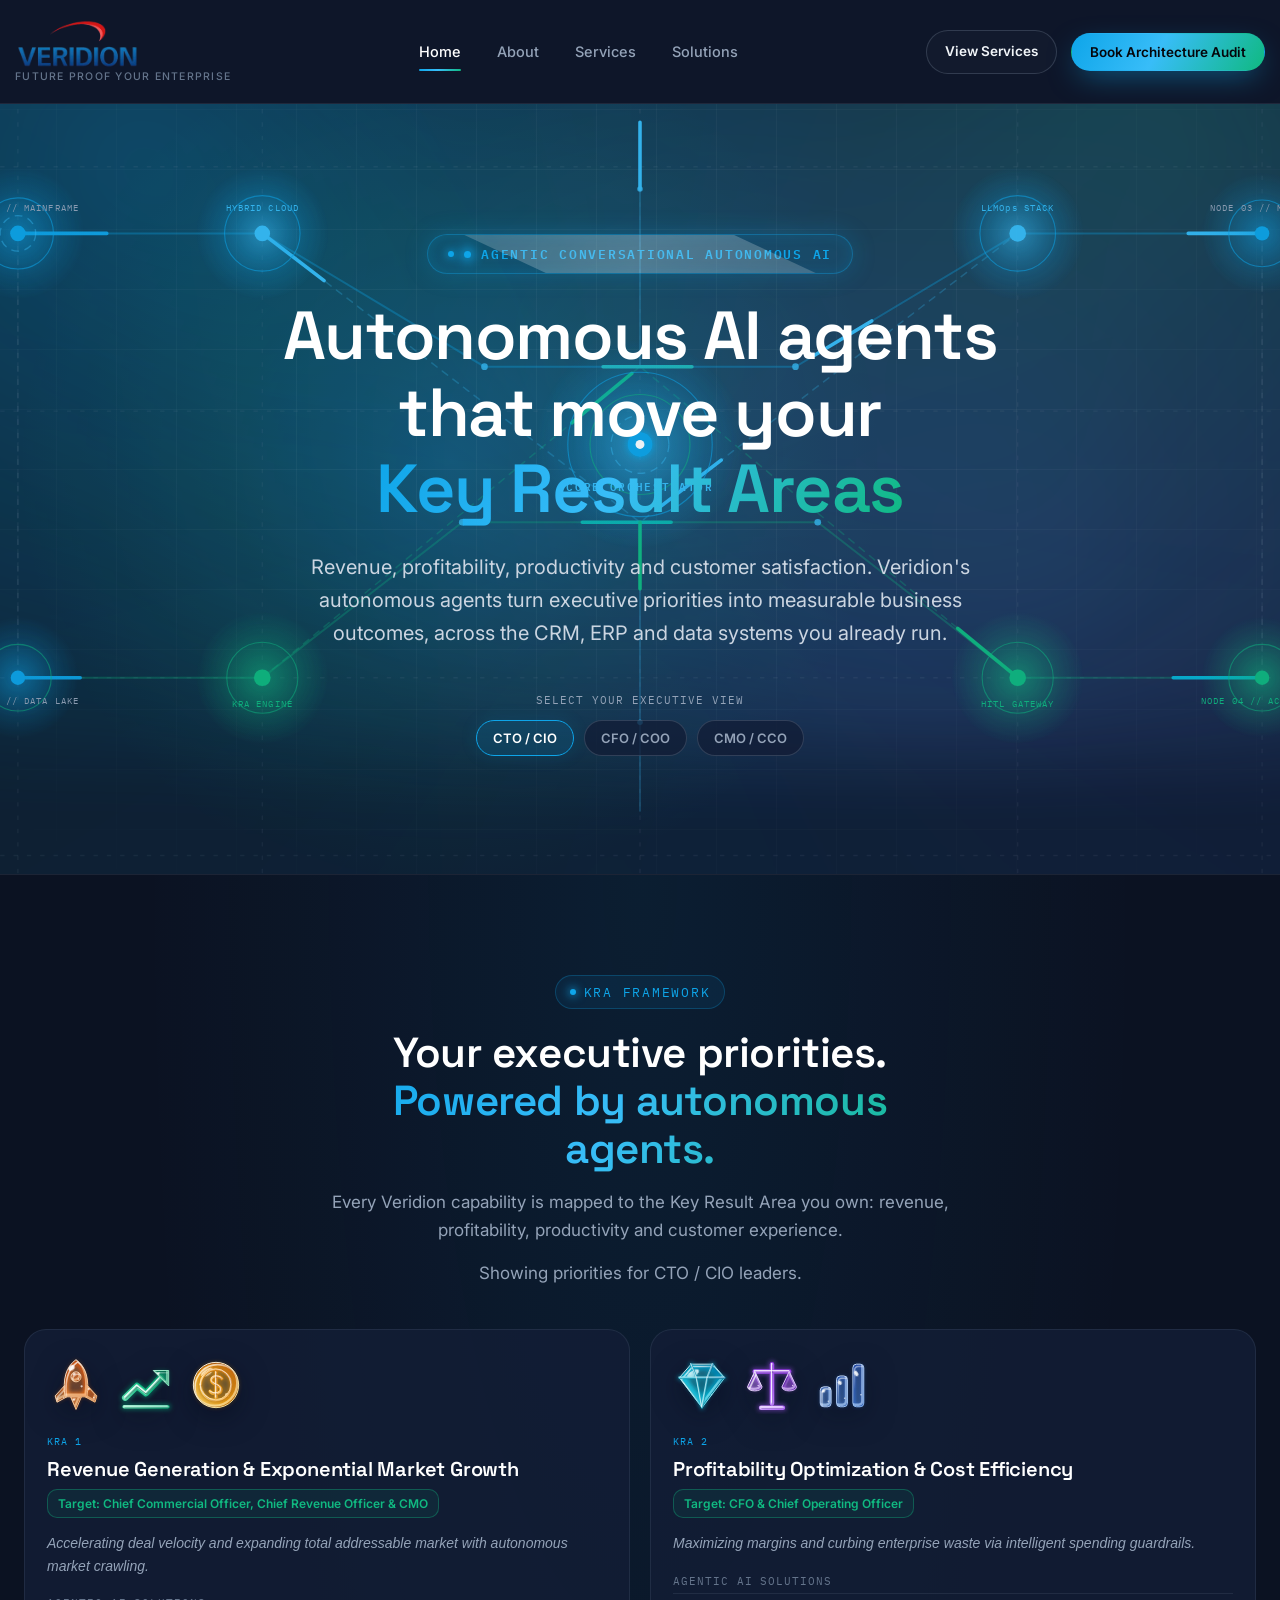
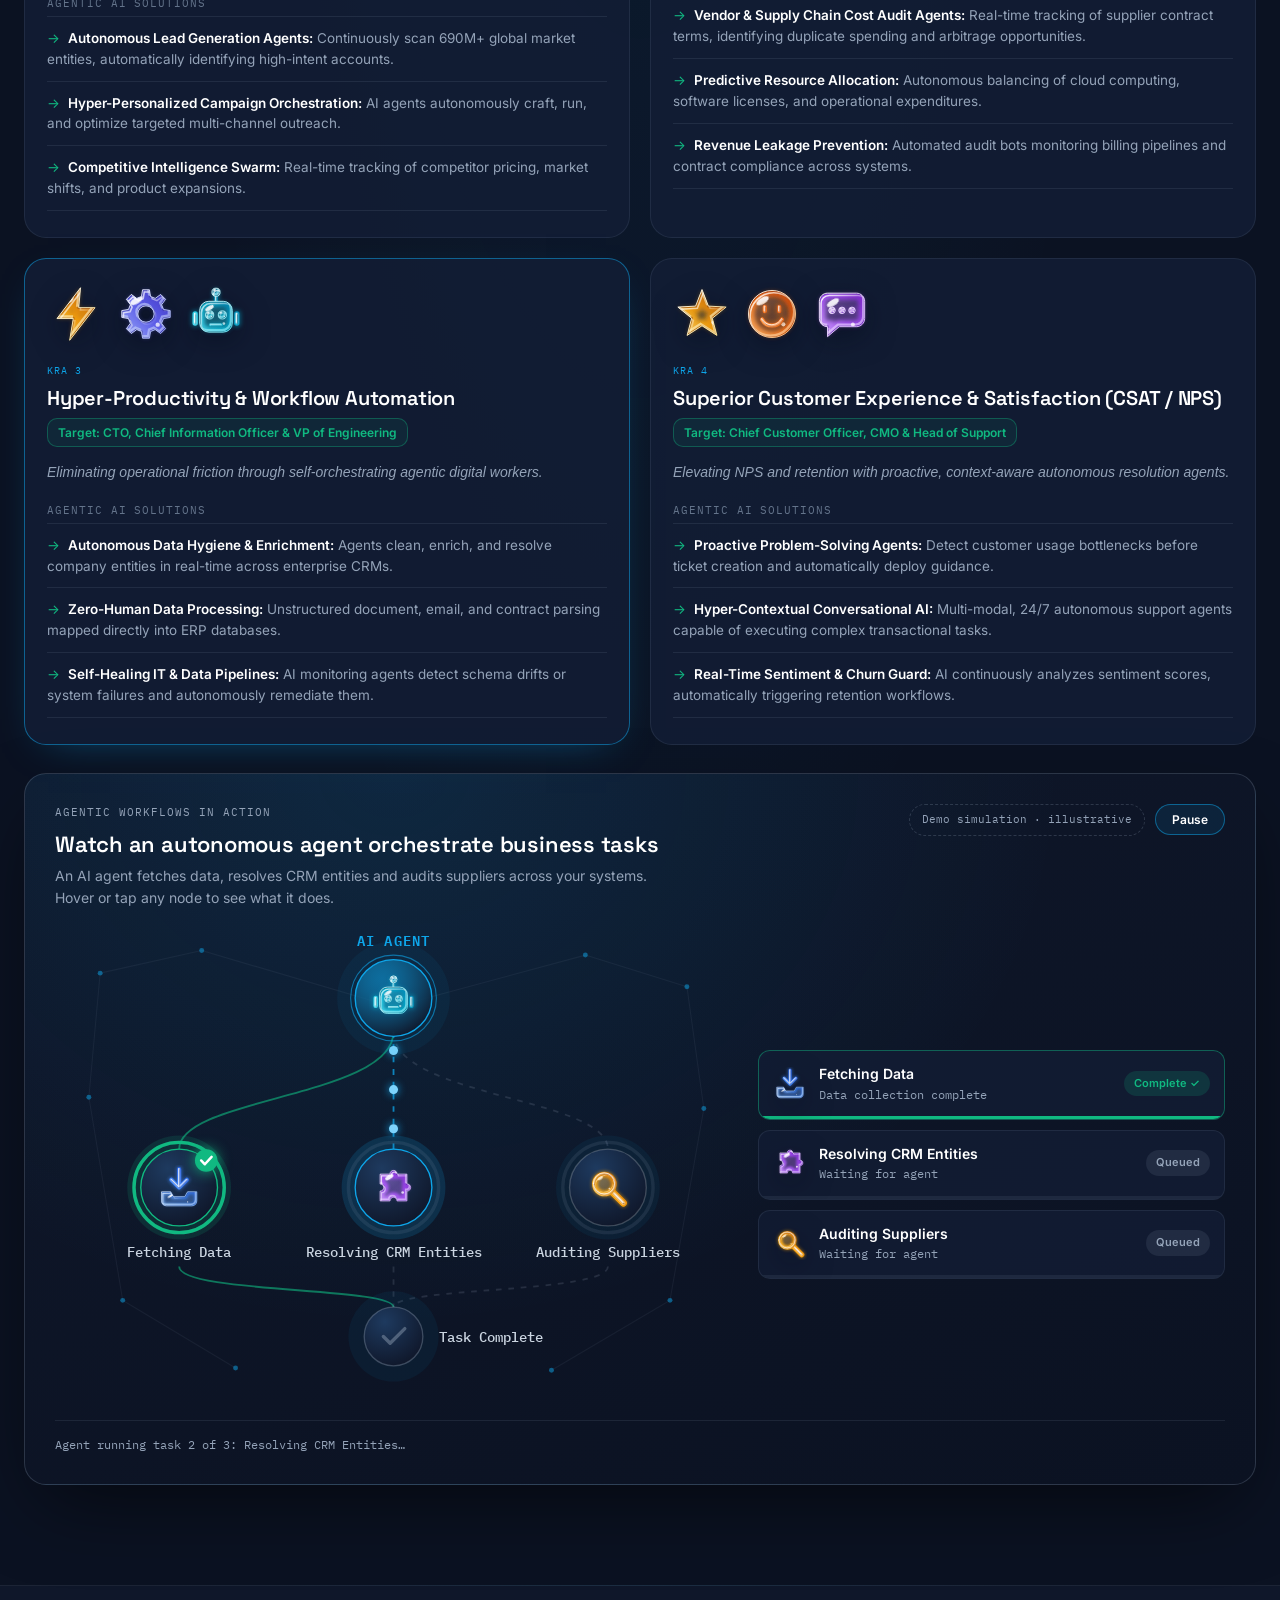
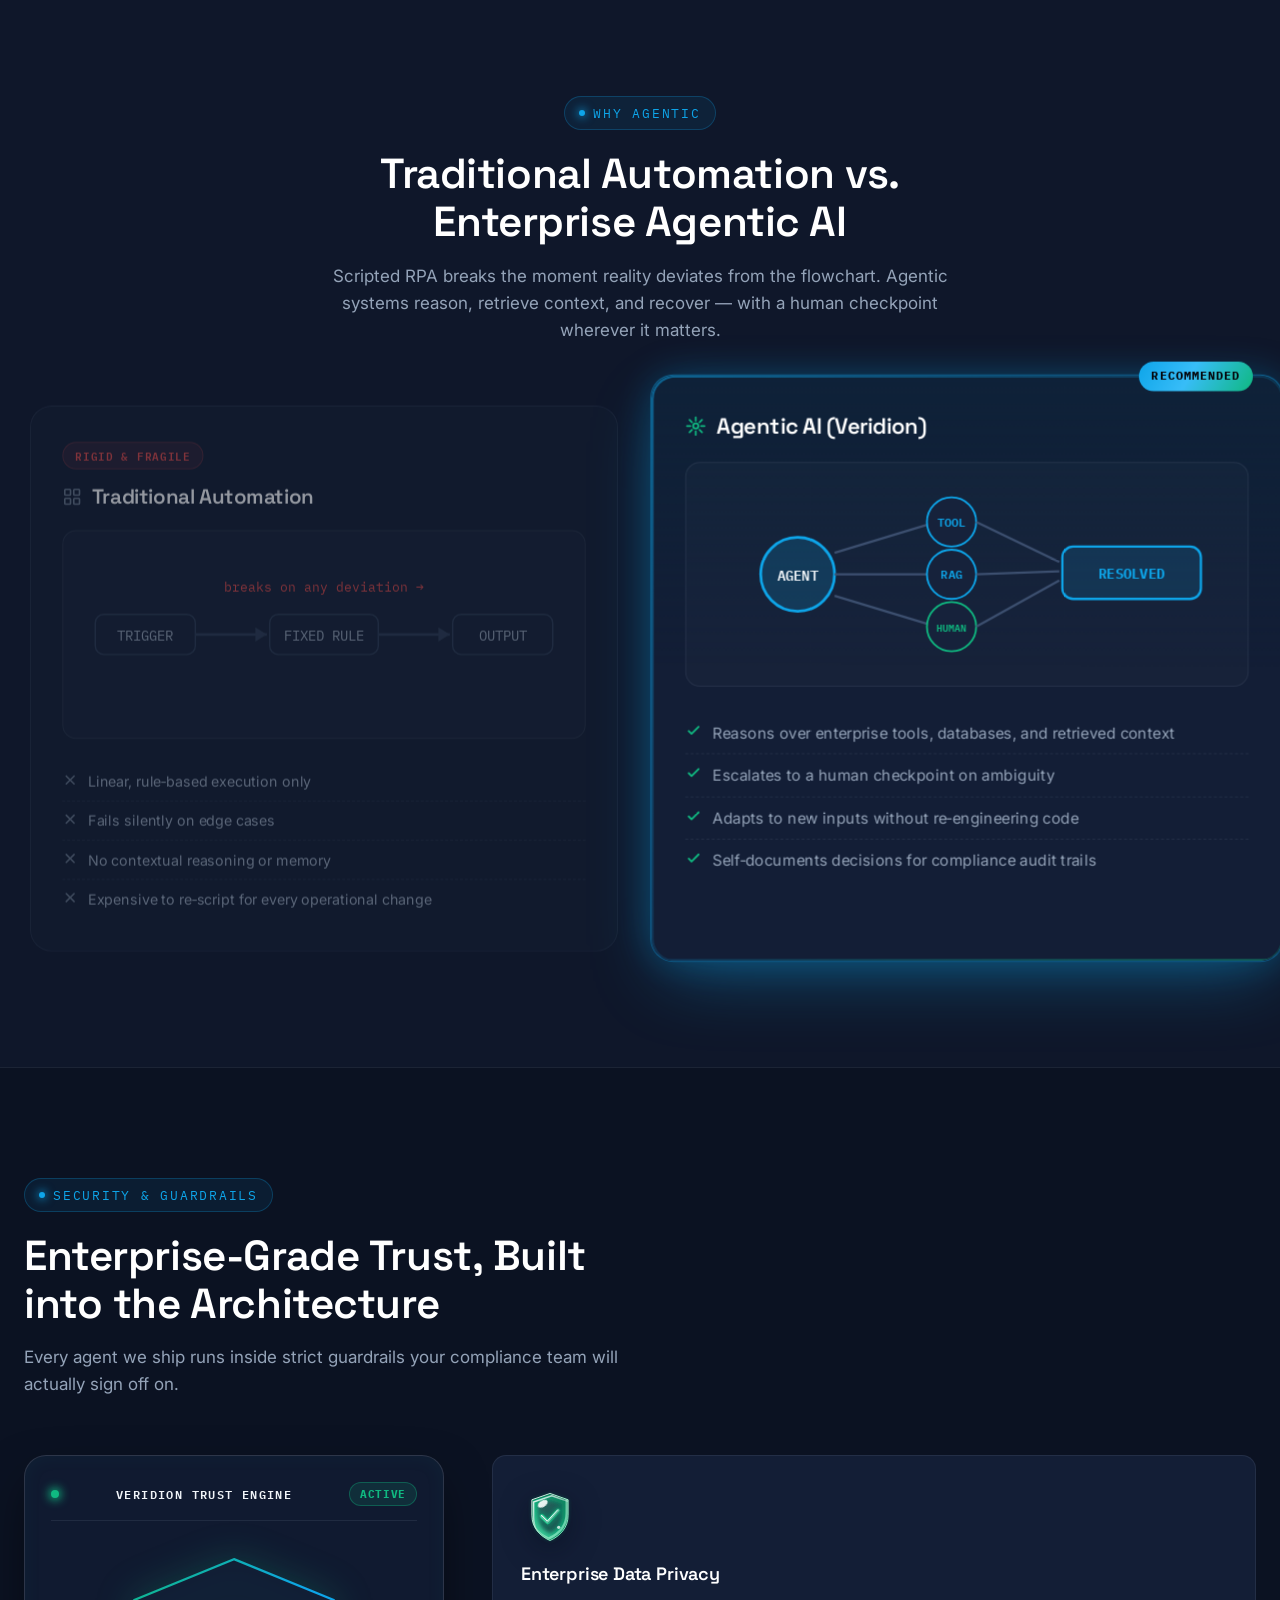
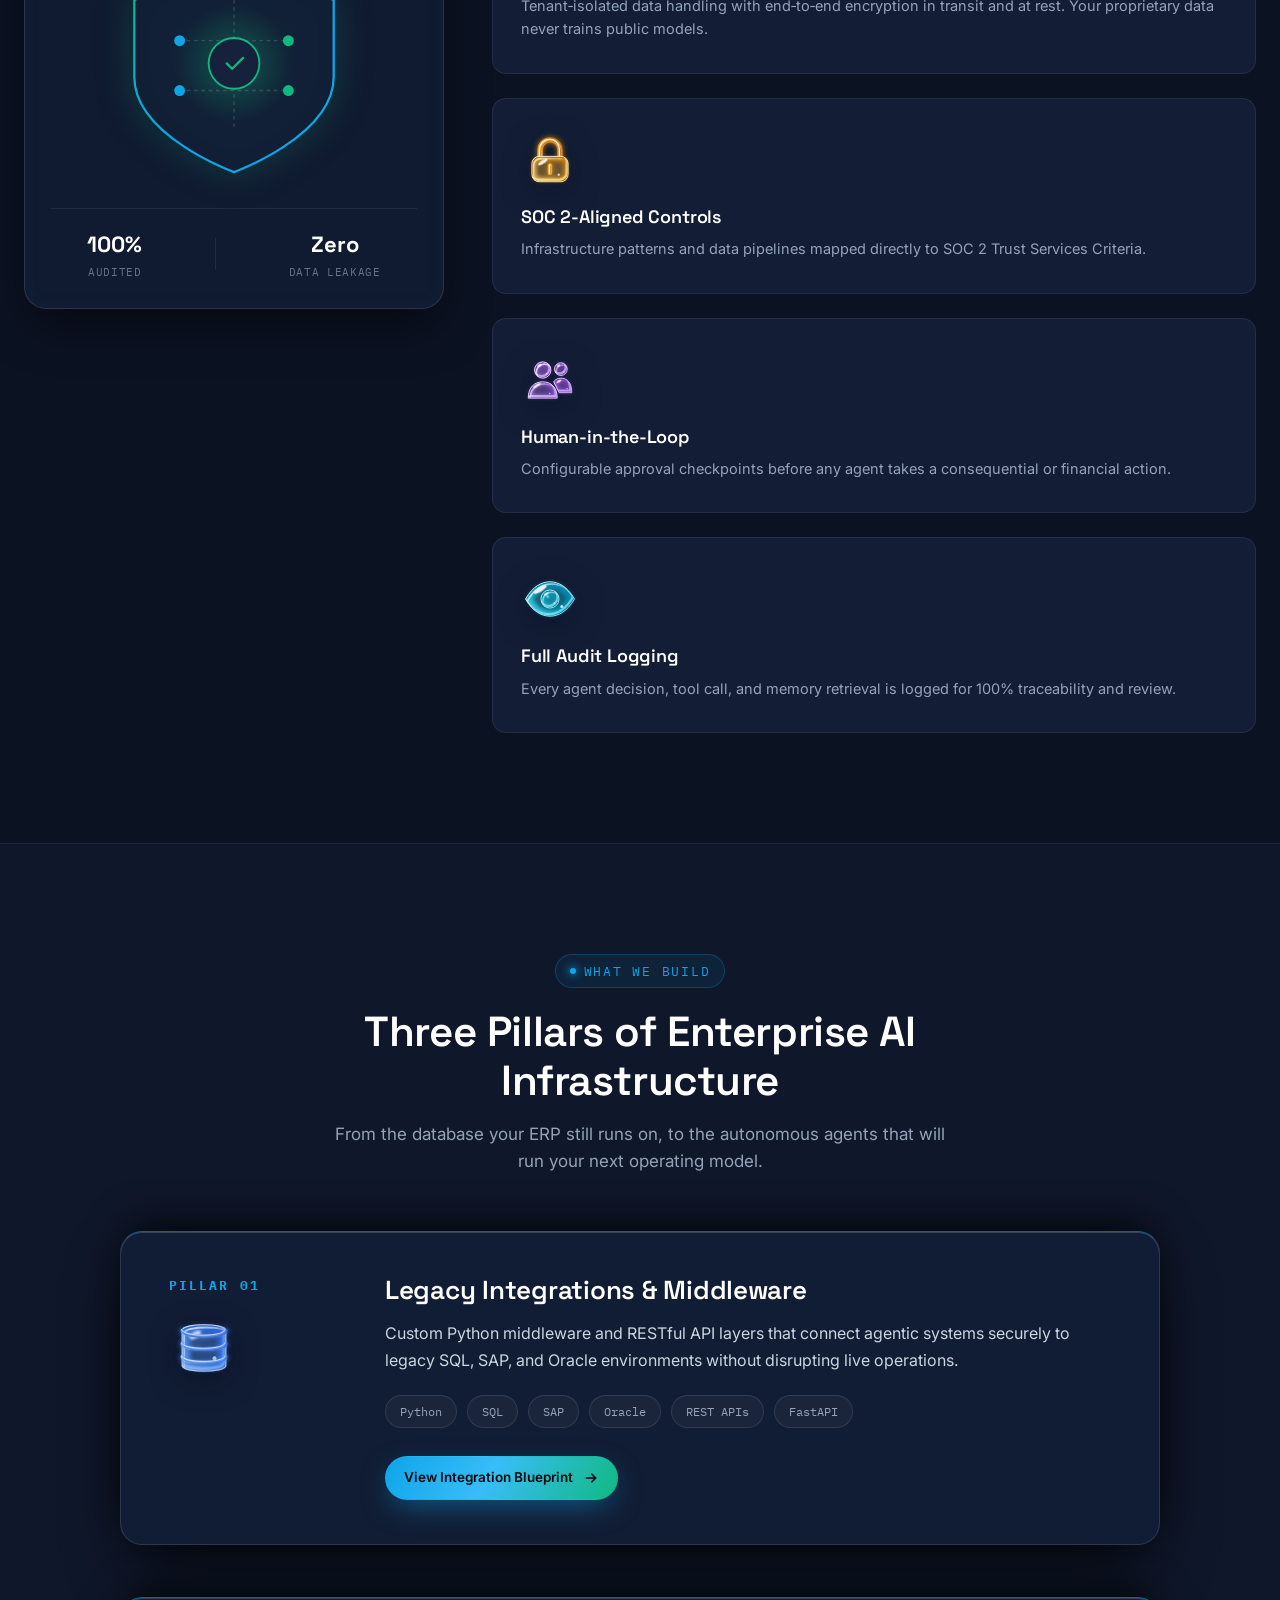
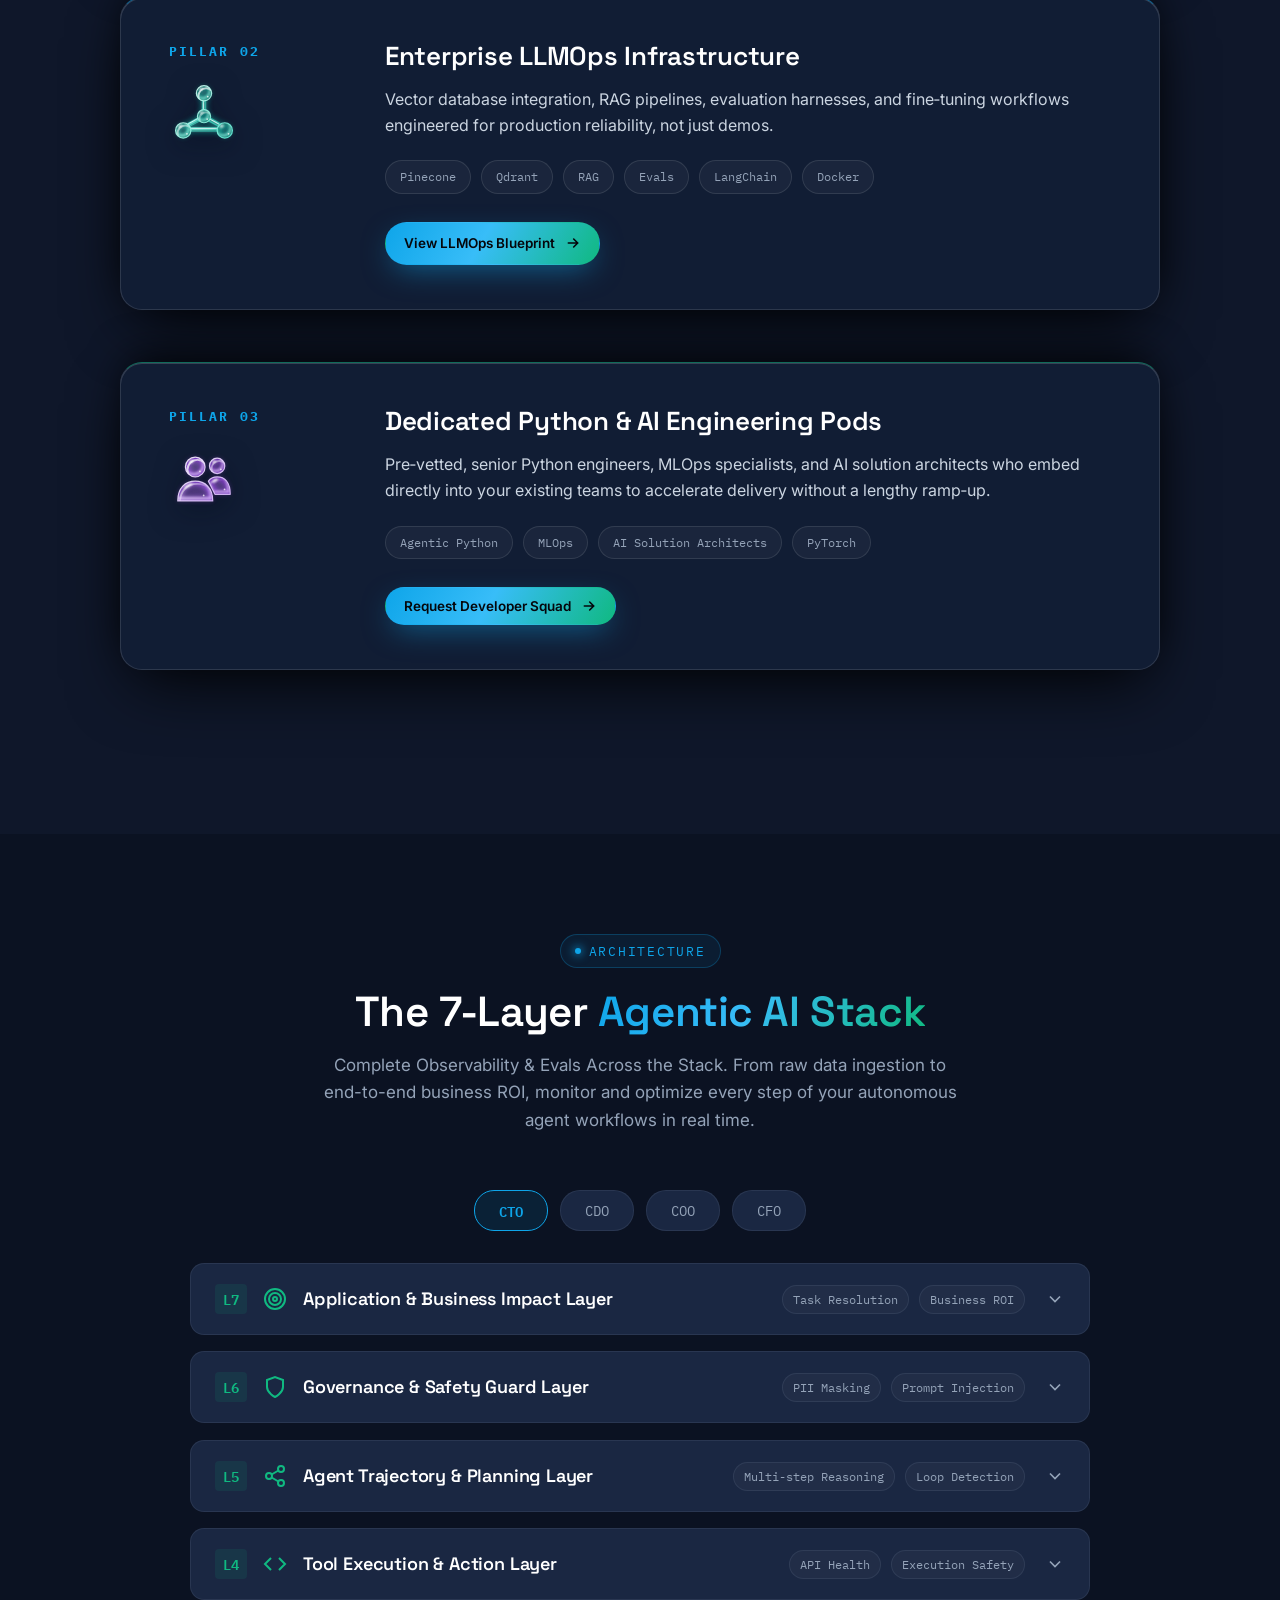
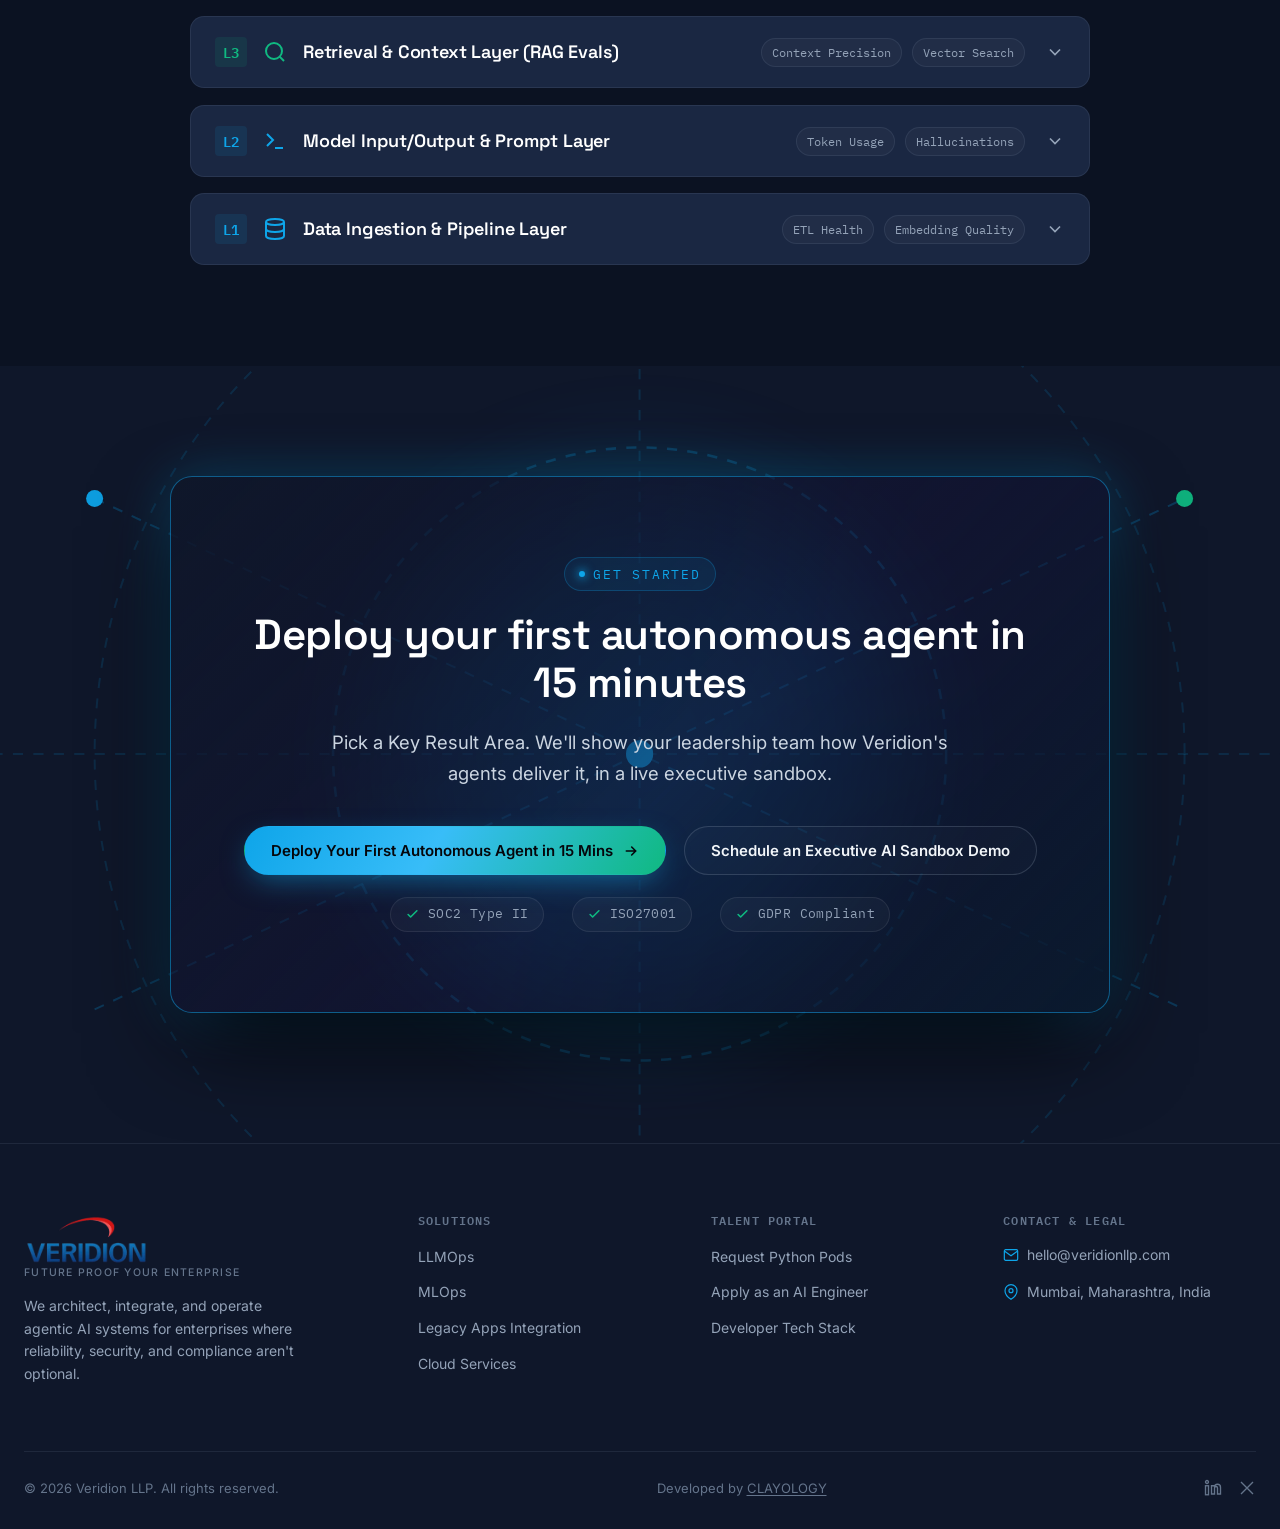
==== commit 09d2e130: "fuchear" ====
--- a/index.html
+++ b/index.html
@@ -2347,89 +2347,6 @@
       </div>
     </div>
   </section>
-  <!-- SECTION 2 — THE ENTERPRISE ECOSYSTEM TICKER -->
-  <div class="marquee-wrap" id="ecosystem">
-    <div class="container">
-      <p class="marquee-label">Engineered on the Enterprise AI Ecosystem</p>
-    </div>
-    <div class="marquee">
-      <div class="marquee-track">
-        <div class="logo-chip">
-          <svg viewBox="0 0 24 24" fill="currentColor" class="tech-icon">
-            <path
-              d="M12 2c-5.5 0-5 2.4-5 2.4V7.2h5.1v.7H5c-3.1 0-5 1.8-5 5 0 3.1 1.8 4.9 4.9 4.9h2.9v-2.7c0-3.3 2.9-3.3 2.9-3.3h5.2c1.7 0 2.4-.8 2.4-2.4V4.4S17.5 2 12 2zm-2.7 2.7c.6 0 1.1.5 1.1 1.1s-.5 1.1-1.1 1.1-1.1-.5-1.1-1.1.5-1.1 1.1-1.1zm9.6 4.4h-2.9v2.7c0 3.3-2.9 3.3-2.9 3.3h-5.2c-1.7 0-2.4.8-2.4 2.4v4.9s.9 2.4 6.4 2.4c5.5 0 5-2.4 5-2.4v-2.8h-5.1v-.7h7.1c3.1 0 5-1.8 5-5 0-3.1-1.8-4.8-4.9-4.8zm-4.2 12.5c-.6 0-1.1-.5-1.1-1.1s.5-1.1 1.1-1.1 1.1.5 1.1 1.1-.5 1.1-1.1 1.1z" />
-          </svg>
-          <span>Python</span>
-        </div>
-
-        <div class="logo-chip">
-          <svg viewBox="0 0 24 24" fill="currentColor" class="tech-icon">
-            <path
-              d="M18.7 19.5c-2.3 1.7-5.5 2.5-8.4 2.5-4.1 0-7.8-1.5-10.3-4.1-.2-.2-.2-.5 0-.7.2-.2.5-.2.7 0 2.3 2.3 5.7 3.7 9.6 3.7 2.6 0 5.5-.7 7.6-2.2.3-.2.6.1.4.4v.4zM20.2 17.6c-.3-.4-1.9-1.9-2.1-2.1-.2-.2-.1-.5.1-.4 1 .5 3.3.4 3.6.4.3 0 .4.3.2.5-.5.7-1.4 1.3-1.8 1.6zM6.8 6.5h2.1l1.5 5.5 1.6-5.5h2l1.6 5.5 1.5-5.5h2.1l-2.4 8h-2.2l-1.6-5.2-1.6 5.2H8.9L6.8 6.5z" />
-          </svg>
-          <span>AWS</span>
-        </div>
-
-        <div class="logo-chip">
-          <svg viewBox="0 0 24 24" fill="currentColor" class="tech-icon">
-            <path d="M12 2L2 19.5h7.3L12 14.2l2.7 5.3H22L12 2zm0 4.8l3.6 7h-7.2l3.6-7z" />
-          </svg>
-          <span>Microsoft Azure</span>
-        </div>
-
-        <div class="logo-chip">
-          <svg viewBox="0 0 24 24" fill="currentColor" class="tech-icon">
-            <path
-              d="M10.5 3a2.5 2.5 0 00-2.5 2.5v4.1c0 1.38 1.12 2.5 2.5 2.5h3v-2h-3a.5.5 0 01-.5-.5V5.5a.5.5 0 01.5-.5h3a.5.5 0 01.5.5V8h2V5.5A2.5 2.5 0 0013.5 3h-3zm3 9a2.5 2.5 0 00-2.5 2.5V16h2v-1.5a.5.5 0 01.5-.5h3a.5.5 0 01.5.5v2.9a.5.5 0 01-.5.5h-3a.5.5 0 01-.5-.5V16h-2v1.5a2.5 2.5 0 002.5 2.5h3a2.5 2.5 0 002.5-2.5v-2.9a2.5 2.5 0 00-2.5-2.5h-3z" />
-          </svg>
-          <span>LangChain</span>
-        </div>
-
-        <div class="logo-chip">
-          <svg viewBox="0 0 24 24" fill="currentColor" class="tech-icon">
-            <path
-              d="M12 2L4.5 6.5v11L12 22l7.5-4.5v-11L12 2zm0 2.4l5.5 3.2-5.5 3.3-5.5-3.3 5.5-3.2zm-6 4.8l5 3v5.8l-5-3v-5.8zm7 8.8v-5.8l5-3v5.8l-5 3z" />
-          </svg>
-          <span>Pinecone</span>
-        </div>
-
-        <div class="logo-chip">
-          <svg viewBox="0 0 24 24" fill="none" stroke="currentColor" stroke-width="1.8" stroke-linecap="round"
-            stroke-linejoin="round" class="tech-icon">
-            <path d="M12 2v20m-7-15l14 14m0-14L5 19M2 12h20" />
-          </svg>
-          <span>Snowflake</span>
-        </div>
-
-        <div class="logo-chip">
-          <svg viewBox="0 0 24 24" fill="none" stroke="currentColor" stroke-width="2" stroke-linecap="round"
-            stroke-linejoin="round" class="tech-icon">
-            <circle cx="12" cy="5" r="2.5" />
-            <circle cx="6" cy="18" r="2.5" />
-            <circle cx="18" cy="18" r="2.5" />
-            <path d="M10.2 7l-2.4 8.5M13.8 7l2.4 8.5M8.5 18h7" />
-          </svg>
-          <span>LangGraph</span>
-        </div>
-
-        <div class="logo-chip">
-          <svg viewBox="0 0 24 24" fill="currentColor" class="tech-icon">
-            <path
-              d="M12 2L3 7v10l9 5 9-5V7l-9-5zm0 2.2l6.5 3.6-6.5 3.6-6.5-3.6L12 4.2zM5 8.9l6 3.3v6.9l-6-3.3V8.9zm14 6.9l-6 3.3v-6.9l6-3.3v6.9z" />
-          </svg>
-          <span>CrewAI</span>
-        </div>
-
-        <div class="logo-chip">
-          <svg viewBox="0 0 24 24" fill="currentColor" class="tech-icon">
-            <path
-              d="M12 2L2 7.5v9L12 22l10-5.5v-9L12 2zm0 3.2l6.6 3.6L12 12.4 5.4 8.8 12 5.2zm-7.6 5.5l6.6 3.6v6.5l-6.6-3.6v-6.5zm15.2 6.5l-6.6 3.6v-6.5l6.6-3.6v6.5z" />
-          </svg>
-          <span>Qdrant</span>
-        </div>
-      </div>
-    </div>
-  </div>
   <!-- EXECUTIVE KRAs — CXO PRIORITIES, AGENTS IN ACTION, ROI CALCULATOR -->
   <section class="executive-outcomes-section" id="executive-outcomes">
     <div class="container">
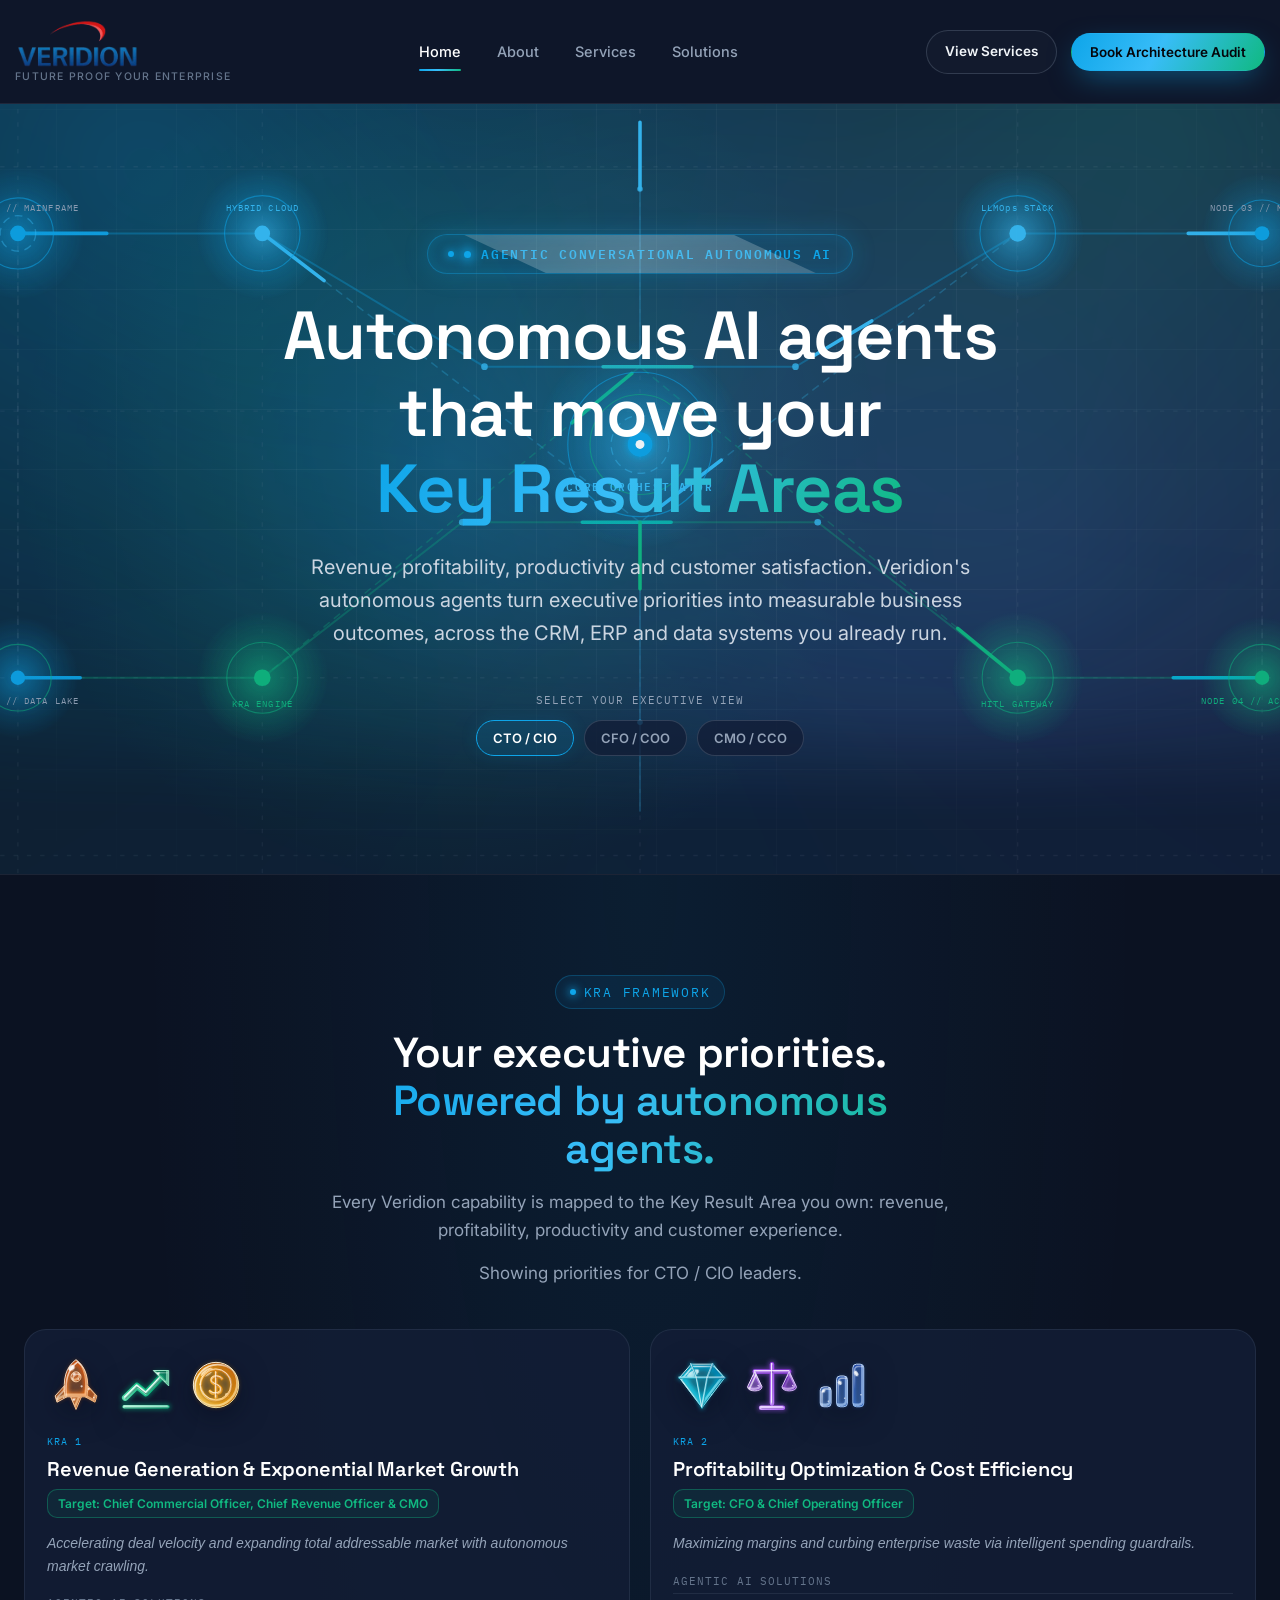
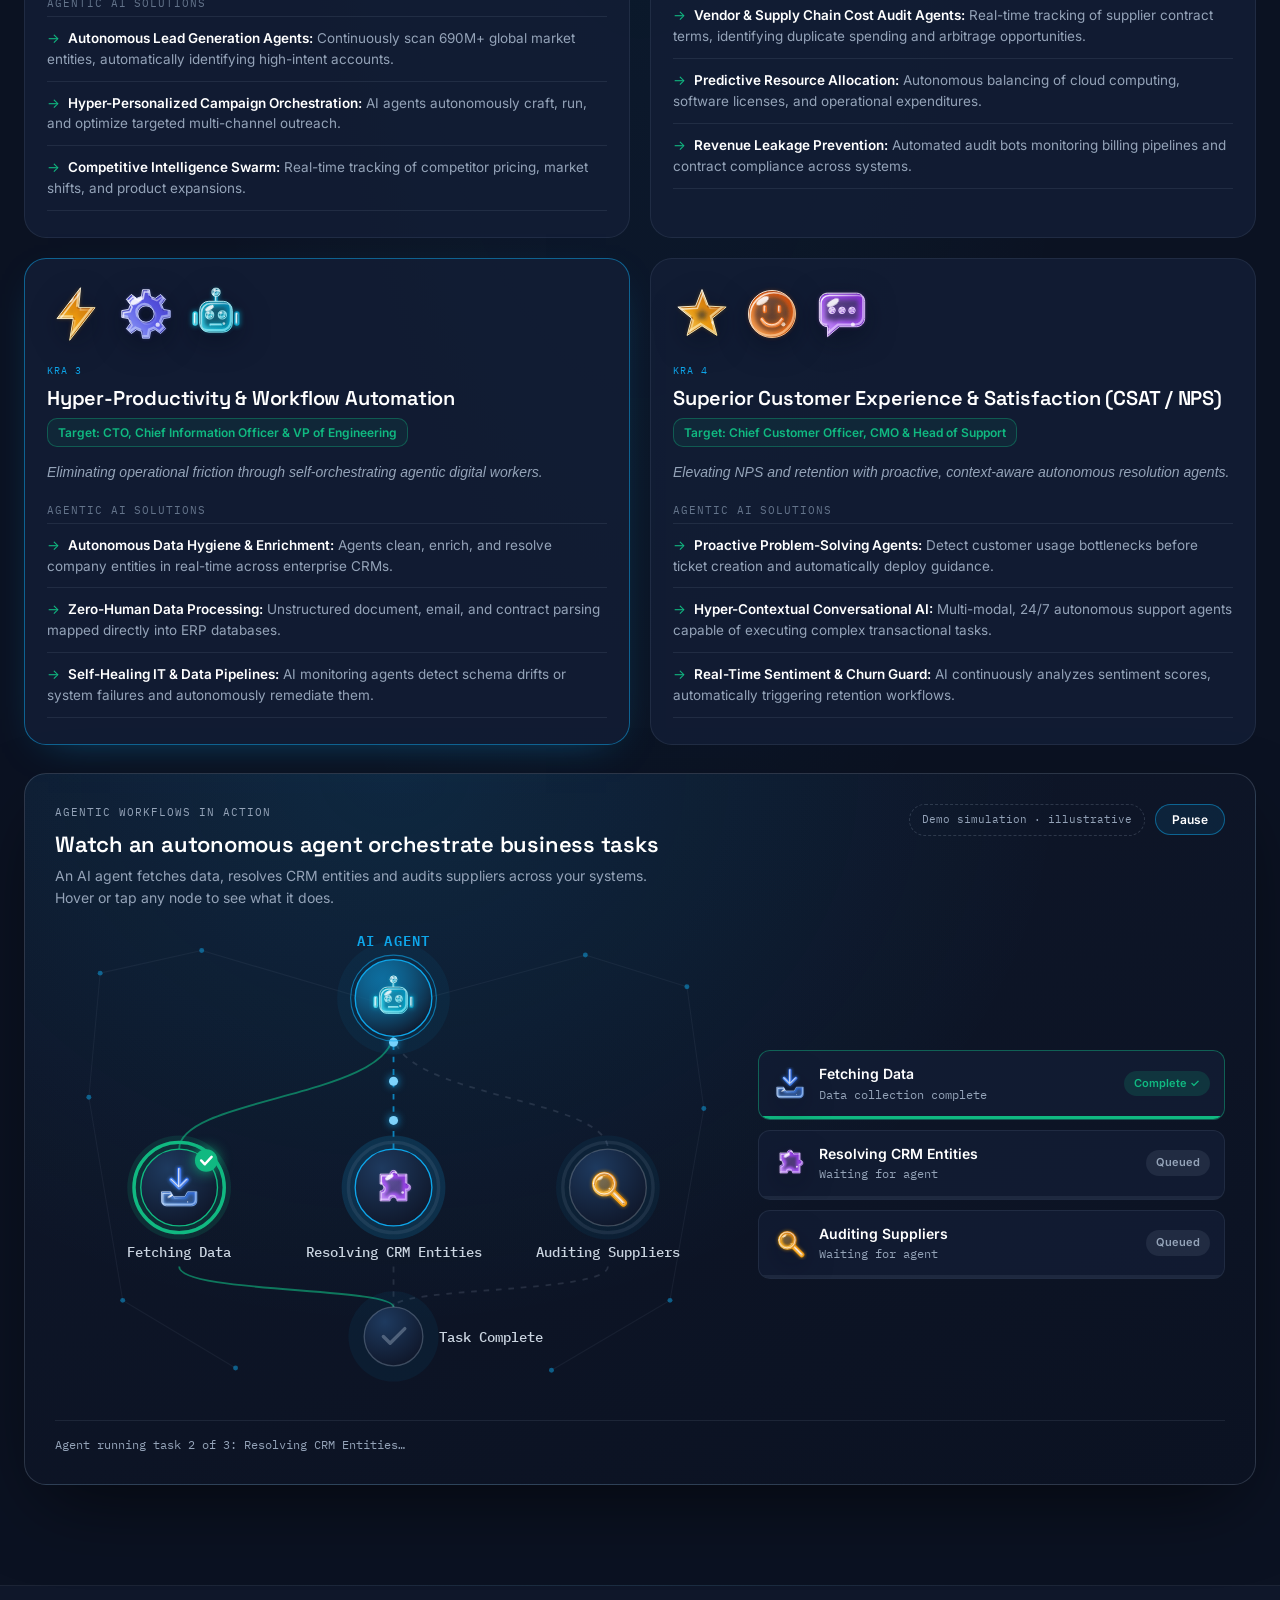
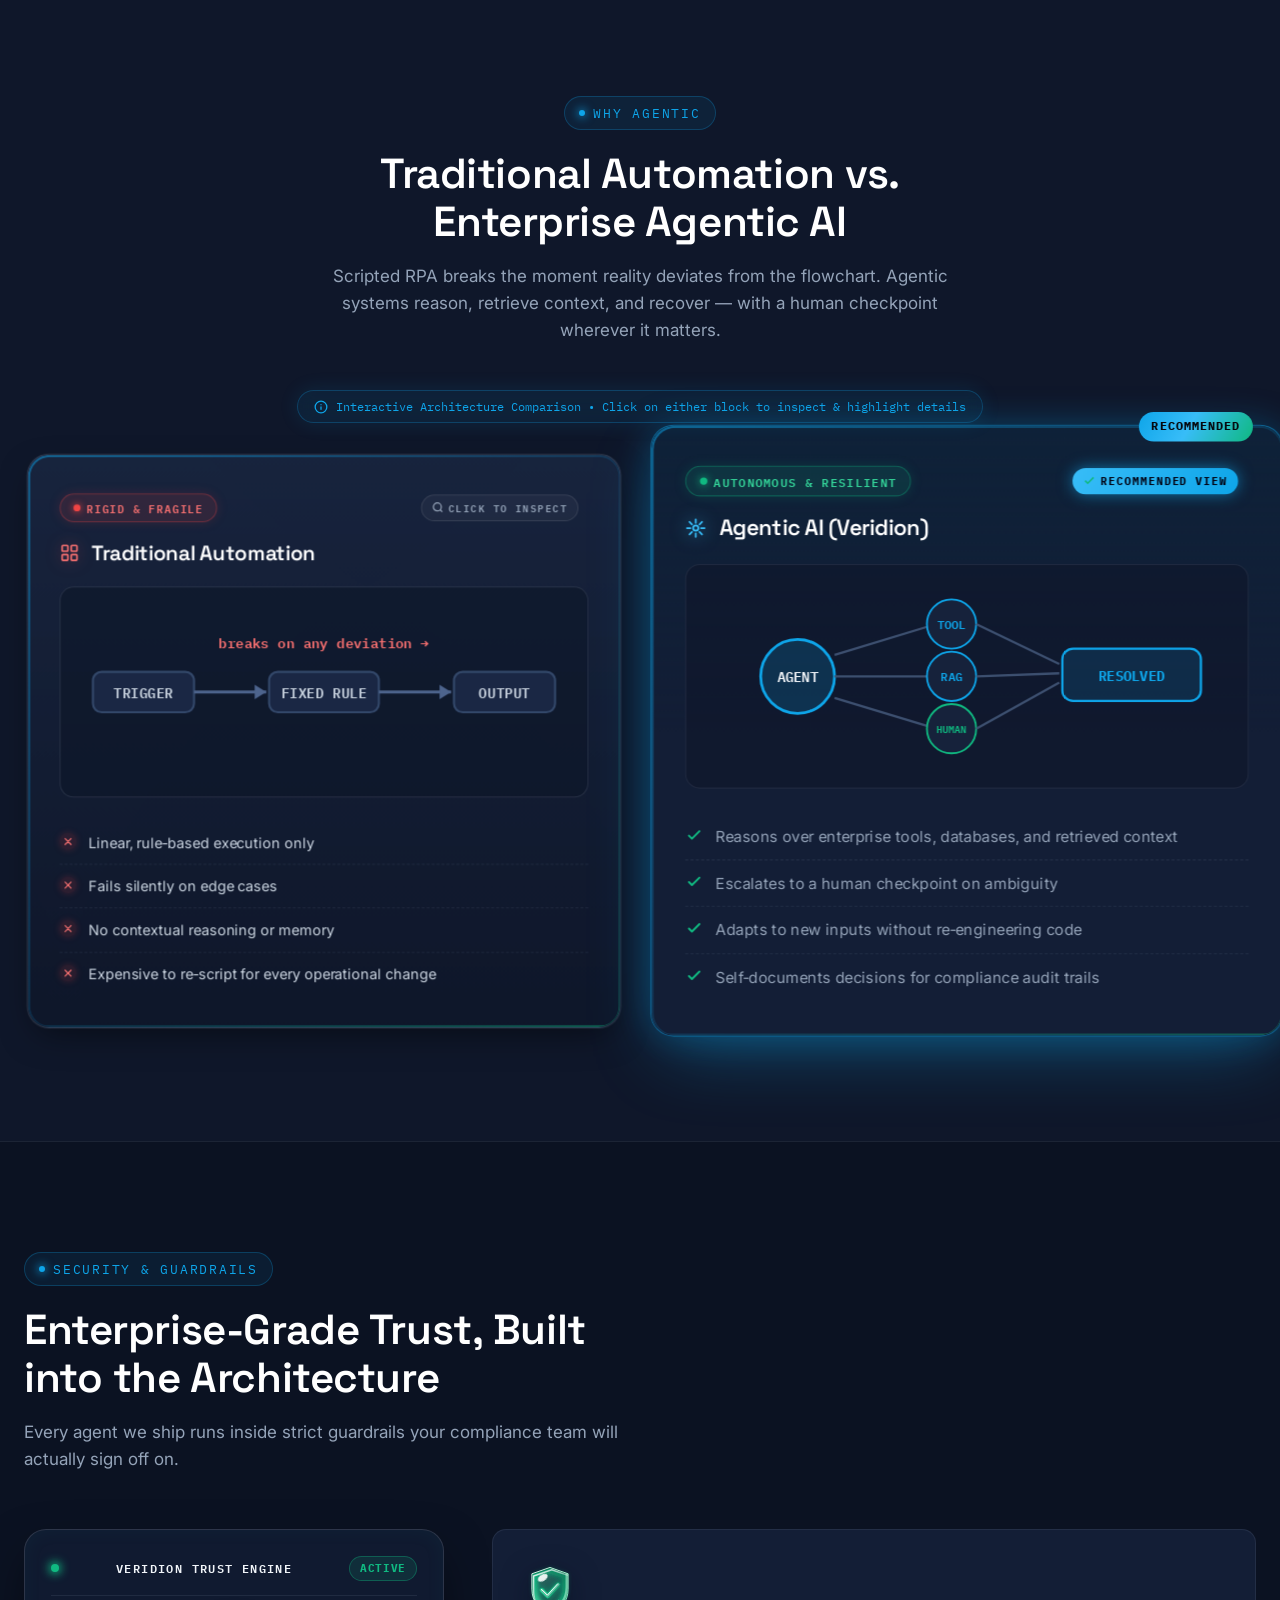
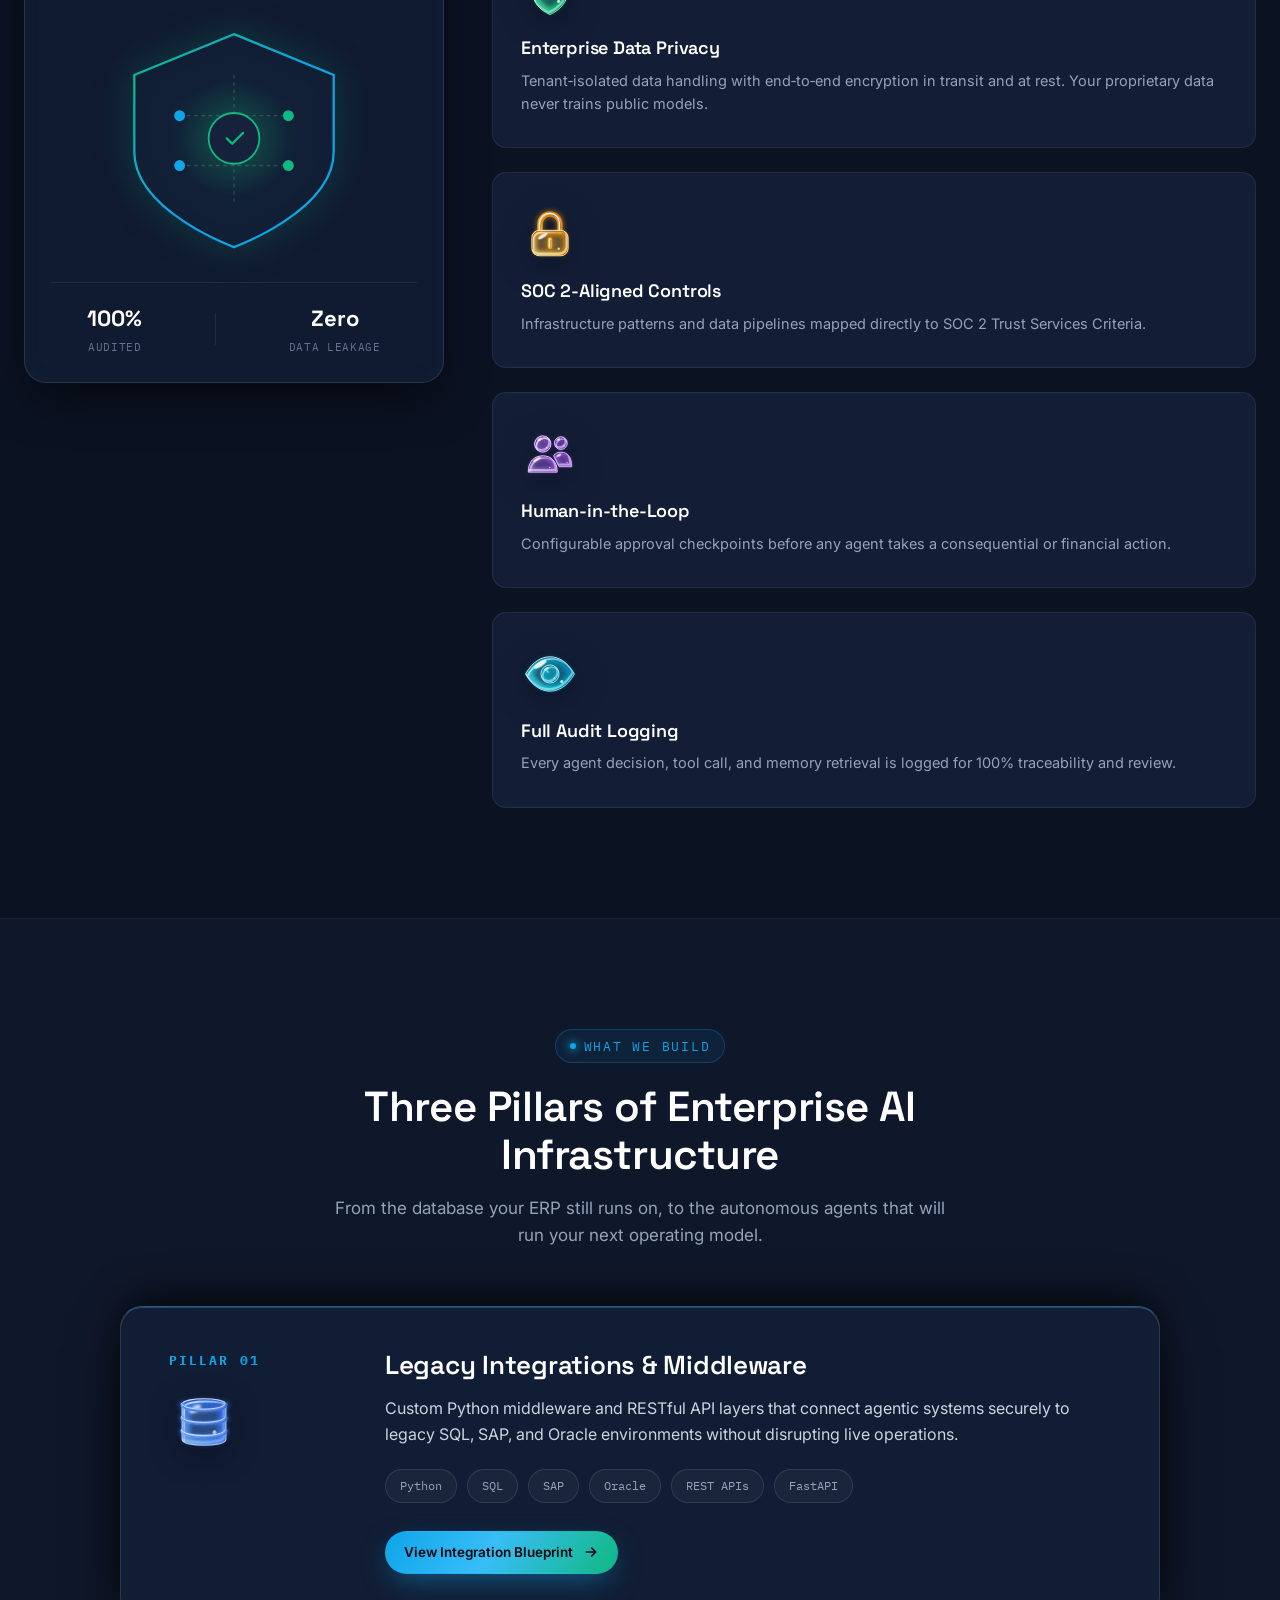
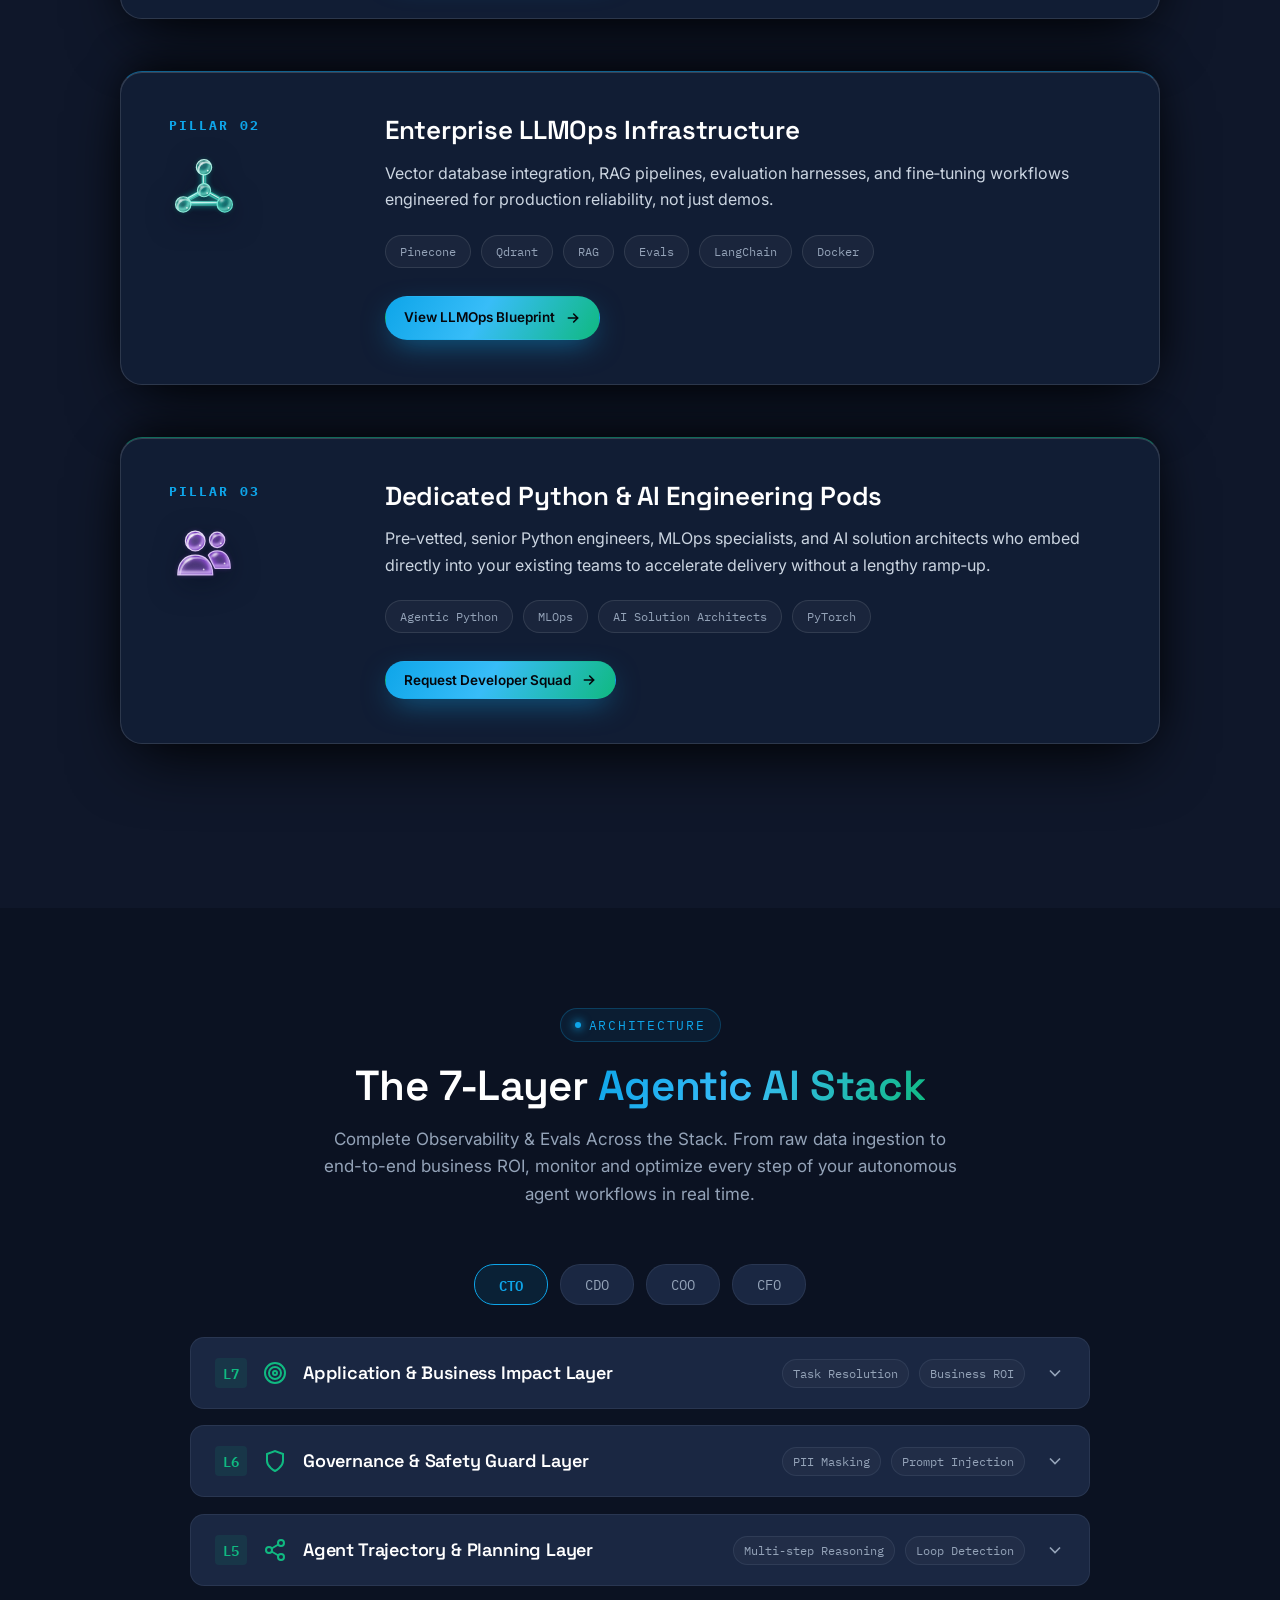
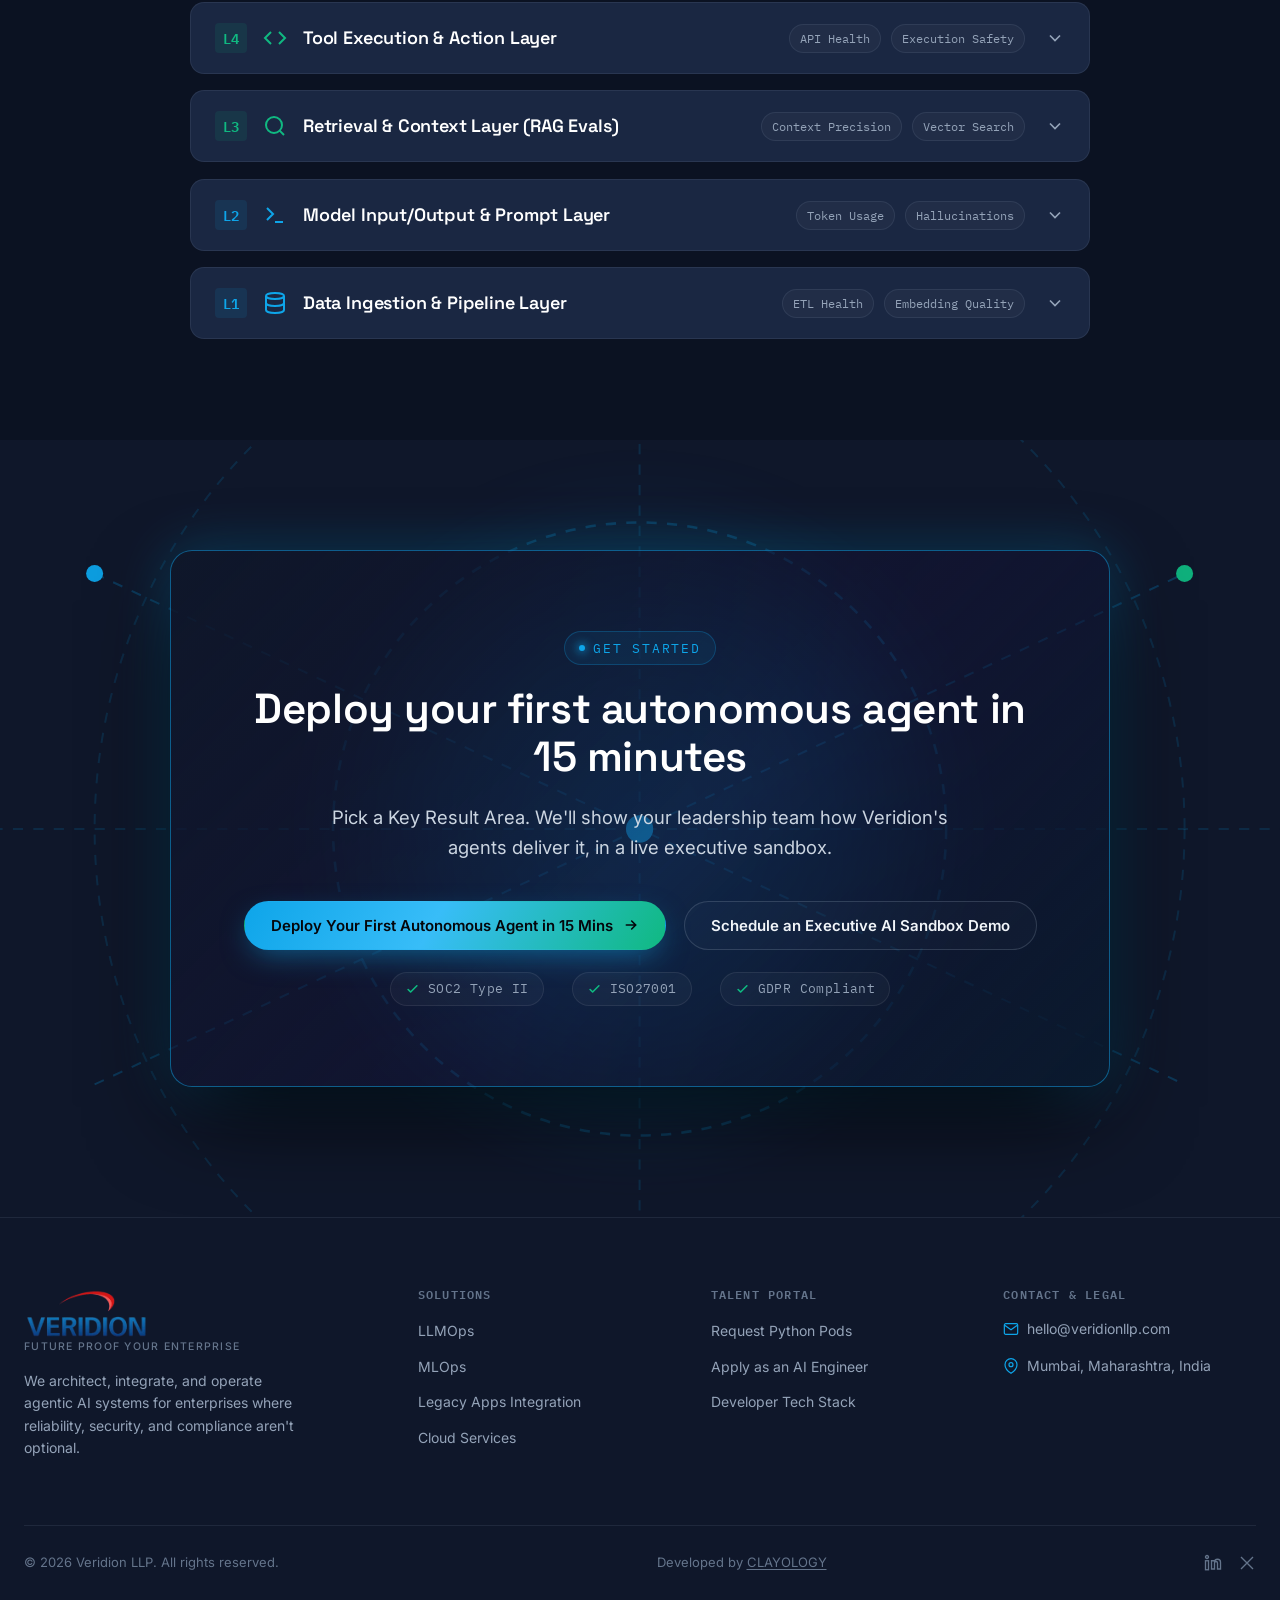
==== commit 22bfde9b: "code add" ====
--- a/index.html
+++ b/index.html
@@ -12,7 +12,7 @@
   <link
     href="https://fonts.googleapis.com/css2?family=Inter:wght@400;500;600;700;800&family=Space+Grotesk:wght@500;600;700&family=IBM+Plex+Mono:wght@400;500&display=swap"
     rel="stylesheet">
-  <link rel="stylesheet" href="css/style.css?v=3.6">
+  <link rel="stylesheet" href="css/style.css?v=4.0">
 </head>
 
 <body>
@@ -2631,37 +2631,54 @@
           and recover — with a human checkpoint wherever it matters.</p>
       </div>
 
-      <div class="compare-grid split-reveal-grid">
-        <!-- Traditional Automation (Dim / Background Layer) -->
-        <div class="compare-card is-legacy split-card-left">
-          <div class="card-status-pill">Rigid &amp; Fragile</div>
+      <div class="compare-instruction-wrap">
+        <span class="compare-instruction-pill">
+          <svg width="14" height="14" viewBox="0 0 24 24" fill="none" stroke="currentColor" stroke-width="2.2" stroke-linecap="round" stroke-linejoin="round">
+            <circle cx="12" cy="12" r="10" />
+            <line x1="12" y1="16" x2="12" y2="12" />
+            <line x1="12" y1="8" x2="12.01" y2="8" />
+          </svg>
+          Interactive Architecture Comparison &bull; Click on either block to inspect &amp; highlight details
+        </span>
+      </div>
+
+      <div class="compare-grid split-reveal-grid" id="compareGrid">
+        <!-- Traditional Automation Card -->
+        <div class="compare-card is-legacy split-card-left" id="cardTraditional" role="button" tabindex="0" aria-pressed="false" aria-label="Traditional Automation architecture - Click to inspect and highlight">
+          <div class="card-ripple-host"></div>
+          <div class="glowing-border-beam legacy-beam"></div>
+          <div class="card-status-row">
+            <div class="card-status-pill"><span class="status-pulse-dot"></span>Rigid &amp; Fragile</div>
+            <div class="card-click-badge" aria-hidden="true">
+              <span class="badge-hint"><svg width="12" height="12" viewBox="0 0 24 24" fill="none" stroke="currentColor" stroke-width="2.5"><circle cx="11" cy="11" r="8"/><path d="M21 21l-4.35-4.35"/></svg> Click to inspect</span>
+              <span class="badge-selected"><svg width="12" height="12" viewBox="0 0 24 24" fill="none" stroke="currentColor" stroke-width="3"><polyline points="20 6 9 17 4 12"/></svg> Selected View</span>
+            </div>
+          </div>
           <h3>
-            <svg viewBox="0 0 24 24" fill="none" stroke="currentColor" stroke-width="2" stroke-linecap="round"
-              stroke-linejoin="round" width="20" height="20">
-              <rect x="3" y="3" width="7" height="7" rx="1" />
-              <rect x="14" y="3" width="7" height="7" rx="1" />
-              <rect x="14" y="14" width="7" height="7" rx="1" />
-              <rect x="3" y="14" width="7" height="7" rx="1" />
-            </svg>
+            <span class="compare-card-title-icon">
+              <svg viewBox="0 0 24 24" fill="none" stroke="currentColor" stroke-width="2" stroke-linecap="round"
+                stroke-linejoin="round" width="20" height="20">
+                <rect x="3" y="3" width="7" height="7" rx="1" />
+                <rect x="14" y="3" width="7" height="7" rx="1" />
+                <rect x="14" y="14" width="7" height="7" rx="1" />
+                <rect x="3" y="14" width="7" height="7" rx="1" />
+              </svg>
+            </span>
             Traditional Automation
           </h3>
           <div class="compare-diagram">
-            <svg viewBox="0 0 340 120" width="100%">
-              <rect x="10" y="46" width="70" height="28" rx="6" fill="#16223B" stroke="#2B3B57" />
-              <text x="45" y="64" text-anchor="middle" fill="#94A3B8" font-size="10"
-                font-family="IBM Plex Mono, monospace">TRIGGER</text>
-              <line x1="80" y1="60" x2="130" y2="60" stroke="#2B3B57" stroke-width="2" />
-              <polygon points="130,60 122,55 122,65" fill="#2B3B57" />
-              <rect x="132" y="46" width="76" height="28" rx="6" fill="#16223B" stroke="#2B3B57" />
-              <text x="170" y="64" text-anchor="middle" fill="#94A3B8" font-size="10"
-                font-family="IBM Plex Mono, monospace">FIXED RULE</text>
-              <line x1="208" y1="60" x2="258" y2="60" stroke="#2B3B57" stroke-width="2" />
-              <polygon points="258,60 250,55 250,65" fill="#2B3B57" />
-              <rect x="260" y="46" width="70" height="28" rx="6" fill="#16223B" stroke="#2B3B57" />
-              <text x="295" y="64" text-anchor="middle" fill="#94A3B8" font-size="10"
-                font-family="IBM Plex Mono, monospace">OUTPUT</text>
-              <text x="170" y="30" text-anchor="middle" fill="#ef4444" font-size="9"
-                font-family="IBM Plex Mono, monospace">breaks on any deviation →</text>
+            <svg viewBox="0 0 340 120" width="100%" class="ta-diagram-svg">
+              <rect class="ta-node" x="10" y="46" width="70" height="28" rx="6" />
+              <text class="ta-node-label" x="45" y="64" text-anchor="middle">TRIGGER</text>
+              <line class="ta-connector" x1="80" y1="60" x2="130" y2="60" />
+              <polygon class="ta-arrowhead" points="130,60 122,55 122,65" />
+              <rect class="ta-node" x="132" y="46" width="76" height="28" rx="6" />
+              <text class="ta-node-label" x="170" y="64" text-anchor="middle">FIXED RULE</text>
+              <line class="ta-connector" x1="208" y1="60" x2="258" y2="60" />
+              <polygon class="ta-arrowhead" points="258,60 250,55 250,65" />
+              <rect class="ta-node" x="260" y="46" width="70" height="28" rx="6" />
+              <text class="ta-node-label" x="295" y="64" text-anchor="middle">OUTPUT</text>
+              <text class="ta-deviation-warn" x="170" y="30" text-anchor="middle">breaks on any deviation →</text>
             </svg>
           </div>
           <ul class="compare-list">
@@ -2681,15 +2698,25 @@
         </div>
 
         <!-- Agentic AI (Highlighted / Foreground Layer) -->
-        <div class="compare-card is-agentic split-card-right">
+        <div class="compare-card is-agentic split-card-right is-active" id="cardAgentic" role="button" tabindex="0" aria-pressed="true" aria-label="Agentic AI architecture - Veridion Recommended Solution">
+          <div class="card-ripple-host"></div>
           <div class="glowing-border-beam"></div>
+          <div class="card-status-row">
+            <div class="card-status-pill pill-agentic"><span class="status-pulse-dot dot-green"></span>Autonomous &amp; Resilient</div>
+            <div class="card-click-badge" aria-hidden="true">
+              <span class="badge-hint"><svg width="12" height="12" viewBox="0 0 24 24" fill="none" stroke="currentColor" stroke-width="2.5"><circle cx="11" cy="11" r="8"/><path d="M21 21l-4.35-4.35"/></svg> Click to inspect</span>
+              <span class="badge-selected"><svg width="12" height="12" viewBox="0 0 24 24" fill="none" stroke="currentColor" stroke-width="3"><polyline points="20 6 9 17 4 12"/></svg> Recommended View</span>
+            </div>
+          </div>
           <h3>
-            <svg viewBox="0 0 24 24" fill="none" stroke="currentColor" stroke-width="2" stroke-linecap="round"
-              stroke-linejoin="round" width="20" height="20">
-              <circle cx="12" cy="12" r="3" />
-              <path
-                d="M12 2v4M12 18v4M4.9 4.9l2.8 2.8M16.3 16.3l2.8 2.8M2 12h4M18 12h4M4.9 19.1l2.8-2.8M16.3 7.7l2.8-2.8" />
-            </svg>
+            <span class="compare-card-title-icon">
+              <svg viewBox="0 0 24 24" fill="none" stroke="currentColor" stroke-width="2" stroke-linecap="round"
+                stroke-linejoin="round" width="20" height="20">
+                <circle cx="12" cy="12" r="3" />
+                <path
+                  d="M12 2v4M12 18v4M4.9 4.9l2.8 2.8M16.3 16.3l2.8 2.8M2 12h4M18 12h4M4.9 19.1l2.8-2.8M16.3 7.7l2.8-2.8" />
+              </svg>
+            </span>
             Agentic AI (Veridion)
           </h3>
           <div class="compare-diagram">
@@ -3474,7 +3501,7 @@
     </div>
   </div>
 
-  <script src="js/main.js"></script>
+  <script src="js/main.js?v=4.0"></script>
 </body>
 
 </html>
--- a/css/style.css
+++ b/css/style.css
@@ -2013,6 +2013,33 @@
 }
 
 /* Comparison & Split Reveal Parallax --------------------------------------*/
+.compare-instruction-wrap {
+  display: flex;
+  justify-content: center;
+  margin: -10px auto 28px;
+}
+
+.compare-instruction-pill {
+  display: inline-flex;
+  align-items: center;
+  gap: 8px;
+  font-family: var(--font-mono);
+  font-size: 12px;
+  color: var(--cyan);
+  background: rgba(14, 165, 233, 0.08);
+  border: 1px solid rgba(14, 165, 233, 0.25);
+  border-radius: 100px;
+  padding: 6px 16px;
+  box-shadow: 0 0 20px rgba(14, 165, 233, 0.12);
+  backdrop-filter: blur(8px);
+  user-select: none;
+}
+
+.compare-instruction-pill svg {
+  color: var(--cyan);
+  flex-shrink: 0;
+}
+
 .split-reveal-grid {
   display: grid;
   grid-template-columns: 1fr 1fr;
@@ -2026,24 +2053,278 @@
   border: 1px solid var(--border);
   border-radius: var(--radius-lg);
   padding: 36px 32px 32px;
-  transition: transform 0.6s cubic-bezier(0.16, 1, 0.3, 1), opacity 0.6s ease, border-color 0.4s ease, box-shadow 0.4s ease;
-}
-
-/* Left Card (Dim / Background Layer) */
+  position: relative;
+  cursor: pointer;
+  outline: none;
+  overflow: visible;
+  transition: transform 0.5s cubic-bezier(0.16, 1, 0.3, 1),
+              opacity 0.4s ease,
+              border-color 0.35s ease,
+              box-shadow 0.35s ease,
+              background 0.4s ease,
+              filter 0.4s ease;
+}
+
+.card-ripple-host {
+  position: absolute;
+  inset: 0;
+  border-radius: var(--radius-lg);
+  overflow: hidden;
+  pointer-events: none;
+  z-index: 2;
+}
+
+.compare-card:focus-visible {
+  outline: 2px solid var(--cyan);
+  outline-offset: 3px;
+}
+
+/* Card Status Row & Interactive Badges */
+.card-status-row {
+  display: flex;
+  align-items: center;
+  justify-content: space-between;
+  gap: 12px;
+  margin-bottom: 16px;
+}
+
+.card-status-pill {
+  display: inline-flex;
+  align-items: center;
+  gap: 6px;
+  font-family: var(--font-mono);
+  font-size: 11px;
+  font-weight: 600;
+  letter-spacing: 0.08em;
+  text-transform: uppercase;
+  color: #f87171;
+  background: rgba(239, 68, 68, 0.12);
+  border: 1px solid rgba(239, 68, 68, 0.32);
+  padding: 5px 13px;
+  border-radius: 100px;
+  box-shadow: 0 0 12px rgba(239, 68, 68, 0.15);
+  margin-bottom: 0;
+  transition: all 0.35s ease;
+}
+
+.card-status-pill.pill-agentic {
+  color: #34d399;
+  background: rgba(16, 185, 129, 0.12);
+  border-color: rgba(16, 185, 129, 0.35);
+  box-shadow: 0 0 12px rgba(16, 185, 129, 0.15);
+}
+
+.status-pulse-dot {
+  display: inline-block;
+  width: 7px;
+  height: 7px;
+  border-radius: 50%;
+  background: #ef4444;
+  box-shadow: 0 0 8px #ef4444;
+  animation: pulseTradDot 2s infinite ease-in-out;
+}
+
+.status-pulse-dot.dot-green {
+  background: #10b981;
+  box-shadow: 0 0 8px #10b981;
+}
+
+@keyframes pulseTradDot {
+  0%, 100% { opacity: 1; transform: scale(1); }
+  50% { opacity: 0.35; transform: scale(0.85); }
+}
+
+.card-click-badge {
+  display: inline-flex;
+  align-items: center;
+  font-family: var(--font-mono);
+  font-size: 10.5px;
+  font-weight: 600;
+  letter-spacing: 0.05em;
+  text-transform: uppercase;
+  border-radius: 100px;
+  padding: 4px 10px;
+  transition: all 0.3s ease;
+  user-select: none;
+}
+
+.card-click-badge .badge-hint {
+  display: inline-flex;
+  align-items: center;
+  gap: 5px;
+  color: var(--text-muted);
+  background: rgba(255, 255, 255, 0.04);
+  border: 1px solid rgba(255, 255, 255, 0.1);
+  padding: 4px 10px;
+  border-radius: 100px;
+  transition: all 0.3s ease;
+}
+
+.card-click-badge .badge-selected {
+  display: none;
+  align-items: center;
+  gap: 5px;
+  color: #020617;
+  background: linear-gradient(120deg, #38bdf8, #0ea5e9);
+  padding: 4px 10px;
+  border-radius: 100px;
+  font-weight: 700;
+  box-shadow: 0 0 14px rgba(14, 165, 233, 0.6);
+}
+
+/* Ripple effect on click */
+.card-click-ripple {
+  position: absolute;
+  border-radius: 50%;
+  background: radial-gradient(circle, rgba(56, 189, 248, 0.4) 0%, rgba(14, 165, 233, 0.12) 50%, transparent 70%);
+  pointer-events: none;
+  transform: scale(0);
+  animation: rippleExpand 0.65s cubic-bezier(0.16, 1, 0.3, 1) forwards;
+  z-index: 20;
+}
+
+@keyframes rippleExpand {
+  0% { transform: scale(0); opacity: 1; }
+  100% { transform: scale(1); opacity: 0; }
+}
+
+/* ==========================================================================
+   Traditional Automation Card (Left Card) - Redesigned & Interactive
+   ========================================================================== */
 .split-card-left {
-  opacity: 0.65;
-  transform: translate3d(-10px, 0, -20px) scale(0.97);
-  filter: grayscale(0.15) opacity(0.8);
+  opacity: 0.95;
+  transform: translate3d(0, 0, 0) scale(0.99);
+  background: linear-gradient(180deg, rgba(26, 39, 66, 0.82) 0%, rgba(15, 23, 42, 0.95) 100%);
+  border: 1px solid rgba(148, 163, 184, 0.22);
+  box-shadow: 0 12px 35px -10px rgba(0, 0, 0, 0.55), 0 0 0 1px rgba(255, 255, 255, 0.04);
+  filter: none;
 }
 
 .split-reveal-section.is-in-view .split-card-left {
-  opacity: 0.7;
-  transform: translate3d(0, 0, 0) scale(0.98);
-}
-
-/* Right Card (Highlighted / Foreground Layer - Slides forward into focus) */
+  opacity: 1;
+  transform: translate3d(0, 0, 0) scale(0.99);
+}
+
+/* Hover state for Traditional Automation */
+.split-card-left:hover {
+  transform: translate3d(0, -6px, 16px) scale(1.01);
+  border-color: rgba(56, 189, 248, 0.55);
+  background: linear-gradient(180deg, rgba(30, 50, 84, 0.92) 0%, rgba(15, 23, 42, 0.98) 100%);
+  box-shadow: 0 20px 50px -10px rgba(14, 165, 233, 0.25), 0 0 25px rgba(14, 165, 233, 0.16);
+}
+
+.split-card-left:hover .card-click-badge .badge-hint {
+  color: #38bdf8;
+  border-color: rgba(56, 189, 248, 0.4);
+  background: rgba(14, 165, 233, 0.12);
+  box-shadow: 0 0 10px rgba(14, 165, 233, 0.25);
+}
+
+.split-card-left:hover h3 .compare-card-title-icon svg {
+  color: #38bdf8;
+  filter: drop-shadow(0 0 10px rgba(56, 189, 248, 0.7));
+}
+
+/* Active / Selected State for Traditional Automation (ON CLICK) */
+.split-card-left.is-active,
+.split-card-left.is-selected {
+  opacity: 1 !important;
+  filter: none !important;
+  background: linear-gradient(180deg, rgba(14, 165, 233, 0.22) 0%, rgba(19, 37, 71, 0.96) 42%, #0a1120 100%) !important;
+  border-color: #38bdf8 !important;
+  box-shadow: 0 25px 75px -12px rgba(14, 165, 233, 0.5), 0 0 45px rgba(14, 165, 233, 0.38), inset 0 0 35px rgba(14, 165, 233, 0.16) !important;
+  transform: translate3d(0, -10px, 45px) scale(1.025) !important;
+  z-index: 10;
+}
+
+.split-card-left.is-active::before,
+.split-card-left.is-selected::before {
+  content: "Selected Architecture";
+  position: absolute;
+  top: -13px;
+  right: 28px;
+  background: linear-gradient(120deg, #0ea5e9 0%, #38bdf8 60%, #10b981 100%);
+  color: #05060b;
+  font-family: var(--font-mono);
+  font-size: 11px;
+  font-weight: 700;
+  letter-spacing: 0.06em;
+  text-transform: uppercase;
+  padding: 5px 14px;
+  border-radius: 100px;
+  box-shadow: 0 0 25px rgba(14, 165, 233, 0.75);
+  z-index: 15;
+  animation: pulseCardBanner 2.2s infinite ease-in-out;
+}
+
+@keyframes pulseCardBanner {
+  0%, 100% { box-shadow: 0 0 20px rgba(14, 165, 233, 0.6); }
+  50% { box-shadow: 0 0 32px rgba(56, 189, 248, 0.95), 0 0 12px rgba(16, 185, 129, 0.6); }
+}
+
+.split-card-left.is-active .card-click-badge .badge-hint,
+.split-card-left.is-selected .card-click-badge .badge-hint {
+  display: none;
+}
+
+.split-card-left.is-active .card-click-badge .badge-selected,
+.split-card-left.is-selected .card-click-badge .badge-selected {
+  display: inline-flex;
+}
+
+.split-card-left.is-active .card-status-pill,
+.split-card-left.is-selected .card-status-pill {
+  color: #fca5a5;
+  border-color: rgba(239, 68, 68, 0.5);
+  background: rgba(239, 68, 68, 0.2);
+  box-shadow: 0 0 16px rgba(239, 68, 68, 0.35);
+}
+
+.split-card-left.is-active h3,
+.split-card-left.is-selected h3 {
+  color: #ffffff;
+  text-shadow: 0 0 20px rgba(56, 189, 248, 0.5);
+}
+
+.split-card-left.is-active h3 .compare-card-title-icon svg,
+.split-card-left.is-selected h3 .compare-card-title-icon svg {
+  color: #38bdf8 !important;
+  filter: drop-shadow(0 0 12px rgba(56, 189, 248, 0.85));
+}
+
+.split-card-left.is-active .compare-list li,
+.split-card-left.is-selected .compare-list li {
+  color: #f8fafc;
+}
+
+.split-card-left.is-active .compare-list svg,
+.split-card-left.is-selected .compare-list svg {
+  color: #ef4444;
+  background: rgba(239, 68, 68, 0.28);
+  box-shadow: 0 0 12px rgba(239, 68, 68, 0.5);
+}
+
+/* Dedicated Glowing Border Beam for Traditional Card */
+.legacy-beam {
+  opacity: 0;
+  transition: opacity 0.4s ease;
+  background: linear-gradient(135deg, #0ea5e9, #38bdf8, #818cf8, #0ea5e9);
+}
+
+.split-card-left:hover .legacy-beam {
+  opacity: 0.55;
+}
+
+.split-card-left.is-active .legacy-beam,
+.split-card-left.is-selected .legacy-beam {
+  opacity: 1 !important;
+}
+
+/* ==========================================================================
+   Agentic AI Card (Right Card)
+   ========================================================================== */
 .split-card-right {
-  opacity: 0.85;
+  opacity: 0.88;
   transform: translate3d(15px, 25px, 20px) scale(0.98);
   box-shadow: 0 10px 40px -10px rgba(0, 0, 0, 0.6);
   border-color: rgba(14, 165, 233, 0.4);
@@ -2056,6 +2337,30 @@
   transform: translate3d(0, -10px, 40px) scale(1.02);
   border-color: rgba(14, 165, 233, 0.55);
   box-shadow: 0 24px 70px -15px rgba(14, 165, 233, 0.4), 0 0 35px rgba(14, 165, 233, 0.25);
+}
+
+/* When Traditional Card is selected/focused, Agentic card stays crisp in background */
+.compare-grid.traditional-focused .split-card-right:not(.is-active) {
+  opacity: 0.85;
+  transform: translate3d(0, 0, 0) scale(0.98);
+  border-color: rgba(14, 165, 233, 0.3);
+  box-shadow: 0 10px 30px -10px rgba(0, 0, 0, 0.5);
+}
+
+.split-card-right:hover {
+  transform: translate3d(0, -6px, 35px) scale(1.02);
+  border-color: rgba(14, 165, 233, 0.7);
+  box-shadow: 0 24px 70px -10px rgba(14, 165, 233, 0.45), 0 0 35px rgba(14, 165, 233, 0.3);
+}
+
+.split-card-right.is-active .card-click-badge .badge-hint,
+.split-card-right.is-selected .card-click-badge .badge-hint {
+  display: none;
+}
+
+.split-card-right.is-active .card-click-badge .badge-selected,
+.split-card-right.is-selected .card-click-badge .badge-selected {
+  display: inline-flex;
 }
 
 .glowing-border-beam {
@@ -2069,21 +2374,6 @@
   -webkit-mask-composite: xor;
   pointer-events: none;
   opacity: 0.85;
-}
-
-.card-status-pill {
-  display: inline-block;
-  font-family: var(--font-mono);
-  font-size: 11px;
-  font-weight: 600;
-  letter-spacing: 0.08em;
-  text-transform: uppercase;
-  color: #ef4444;
-  background: rgba(239, 68, 68, 0.1);
-  border: 1px solid rgba(239, 68, 68, 0.25);
-  padding: 4px 12px;
-  border-radius: 100px;
-  margin-bottom: 16px;
 }
 
 .compare-card.is-agentic::before {
@@ -2108,25 +2398,149 @@
   font-size: 21px;
   display: flex;
   align-items: center;
-  gap: 10px;
-}
-
+  gap: 12px;
+}
+
+.compare-card-title-icon {
+  display: inline-flex;
+  align-items: center;
+  justify-content: center;
+}
+
+.compare-card-title-icon svg {
+  transition: all 0.35s ease;
+}
+
+/* ==========================================================================
+   Diagrams Styling (Default, Hover & Active States)
+   ========================================================================== */
 .compare-diagram {
   margin: 22px 0 24px;
   border-radius: var(--radius-md);
-  background: rgba(255, 255, 255, 0.02);
+  background: rgba(15, 23, 42, 0.6);
   border: 1px solid var(--border);
   padding: 18px;
-}
-
+  transition: all 0.4s ease;
+}
+
+/* Traditional Automation Diagram Specific Elements */
+.compare-card.is-legacy .compare-diagram {
+  background: rgba(15, 23, 42, 0.65);
+  border: 1px solid rgba(148, 163, 184, 0.18);
+}
+
+.compare-card.is-legacy .ta-node {
+  fill: #1a2744;
+  stroke: #33486a;
+  stroke-width: 1.5;
+  transition: all 0.35s ease;
+}
+
+.compare-card.is-legacy .ta-node-label {
+  fill: #cbd5e1;
+  font-size: 10px;
+  font-family: var(--font-mono);
+  font-weight: 600;
+  letter-spacing: 0.04em;
+  transition: all 0.35s ease;
+}
+
+.compare-card.is-legacy .ta-connector {
+  stroke: #4d648d;
+  stroke-width: 2;
+  transition: all 0.35s ease;
+}
+
+.compare-card.is-legacy .ta-arrowhead {
+  fill: #4d648d;
+  transition: all 0.35s ease;
+}
+
+.compare-card.is-legacy .ta-deviation-warn {
+  fill: #f87171;
+  font-size: 9.5px;
+  font-family: var(--font-mono);
+  font-weight: 600;
+  letter-spacing: 0.03em;
+  transition: all 0.35s ease;
+}
+
+/* Hover on Diagram */
+.compare-card.is-legacy:hover .compare-diagram {
+  background: rgba(14, 165, 233, 0.05);
+  border-color: rgba(56, 189, 248, 0.3);
+}
+
+.compare-card.is-legacy:hover .ta-node {
+  fill: #1e355b;
+  stroke: rgba(56, 189, 248, 0.5);
+}
+
+.compare-card.is-legacy:hover .ta-node-label {
+  fill: #f1f5f9;
+}
+
+.compare-card.is-legacy:hover .ta-connector {
+  stroke: #38bdf8;
+}
+
+.compare-card.is-legacy:hover .ta-arrowhead {
+  fill: #38bdf8;
+}
+
+/* Selected / Active State on Diagram */
+.compare-card.is-legacy.is-active .compare-diagram,
+.compare-card.is-legacy.is-selected .compare-diagram {
+  background: rgba(14, 165, 233, 0.1) !important;
+  border-color: rgba(56, 189, 248, 0.55) !important;
+  box-shadow: inset 0 0 25px rgba(14, 165, 233, 0.2), 0 0 20px rgba(14, 165, 233, 0.15) !important;
+}
+
+.compare-card.is-legacy.is-active .ta-node,
+.compare-card.is-legacy.is-selected .ta-node {
+  fill: rgba(14, 165, 233, 0.28) !important;
+  stroke: #38bdf8 !important;
+  stroke-width: 2 !important;
+  filter: drop-shadow(0 0 10px rgba(14, 165, 233, 0.6)) !important;
+}
+
+.compare-card.is-legacy.is-active .ta-node-label,
+.compare-card.is-legacy.is-selected .ta-node-label {
+  fill: #ffffff !important;
+  font-weight: 700 !important;
+  text-shadow: 0 0 8px rgba(255, 255, 255, 0.6) !important;
+}
+
+.compare-card.is-legacy.is-active .ta-connector,
+.compare-card.is-legacy.is-selected .ta-connector {
+  stroke: #38bdf8 !important;
+  stroke-width: 2.5 !important;
+  filter: drop-shadow(0 0 8px rgba(14, 165, 233, 0.75)) !important;
+}
+
+.compare-card.is-legacy.is-active .ta-arrowhead,
+.compare-card.is-legacy.is-selected .ta-arrowhead {
+  fill: #38bdf8 !important;
+  filter: drop-shadow(0 0 8px rgba(14, 165, 233, 0.75)) !important;
+}
+
+.compare-card.is-legacy.is-active .ta-deviation-warn,
+.compare-card.is-legacy.is-selected .ta-deviation-warn {
+  fill: #fca5a5 !important;
+  font-weight: 700 !important;
+  filter: drop-shadow(0 0 8px rgba(239, 68, 68, 0.8)) !important;
+}
+
+/* Compare List Items */
 .compare-list li {
   display: flex;
   align-items: flex-start;
-  gap: 10px;
+  gap: 12px;
   font-size: 14.5px;
   color: var(--text-muted);
-  padding: 8px 0;
+  padding: 10px 0;
   border-top: 1px dashed var(--border);
+  transition: color 0.3s ease;
 }
 
 .compare-list li:first-child {
@@ -2134,18 +2548,43 @@
 }
 
 .compare-list svg {
-  width: 16px;
-  height: 16px;
+  width: 17px;
+  height: 17px;
   flex: none;
   margin-top: 2px;
-}
-
-.compare-card.is-legacy svg {
-  color: var(--text-faint);
+  transition: all 0.3s ease;
+}
+
+.compare-card.is-legacy .compare-list li {
+  color: #cbd5e1;
+}
+
+.compare-card.is-legacy .compare-list svg {
+  color: #f87171;
+  background: rgba(239, 68, 68, 0.12);
+  border-radius: 50%;
+  padding: 2.5px;
+  box-shadow: 0 0 8px rgba(239, 68, 68, 0.2);
+}
+
+.compare-card.is-legacy:hover .compare-list svg {
+  color: #ef4444;
+  background: rgba(239, 68, 68, 0.2);
+  box-shadow: 0 0 10px rgba(239, 68, 68, 0.35);
+}
+
+.compare-card.is-legacy h3 .compare-card-title-icon svg {
+  color: #f87171;
+  filter: drop-shadow(0 0 8px rgba(239, 68, 68, 0.35));
 }
 
 .compare-card.is-agentic svg {
   color: var(--green);
+}
+
+.compare-card.is-agentic h3 .compare-card-title-icon svg {
+  color: #38bdf8;
+  filter: drop-shadow(0 0 8px rgba(56, 189, 248, 0.6));
 }
 
 /* Vertical Stack Parallax (The 3 Pillars) ----------------------------------- */
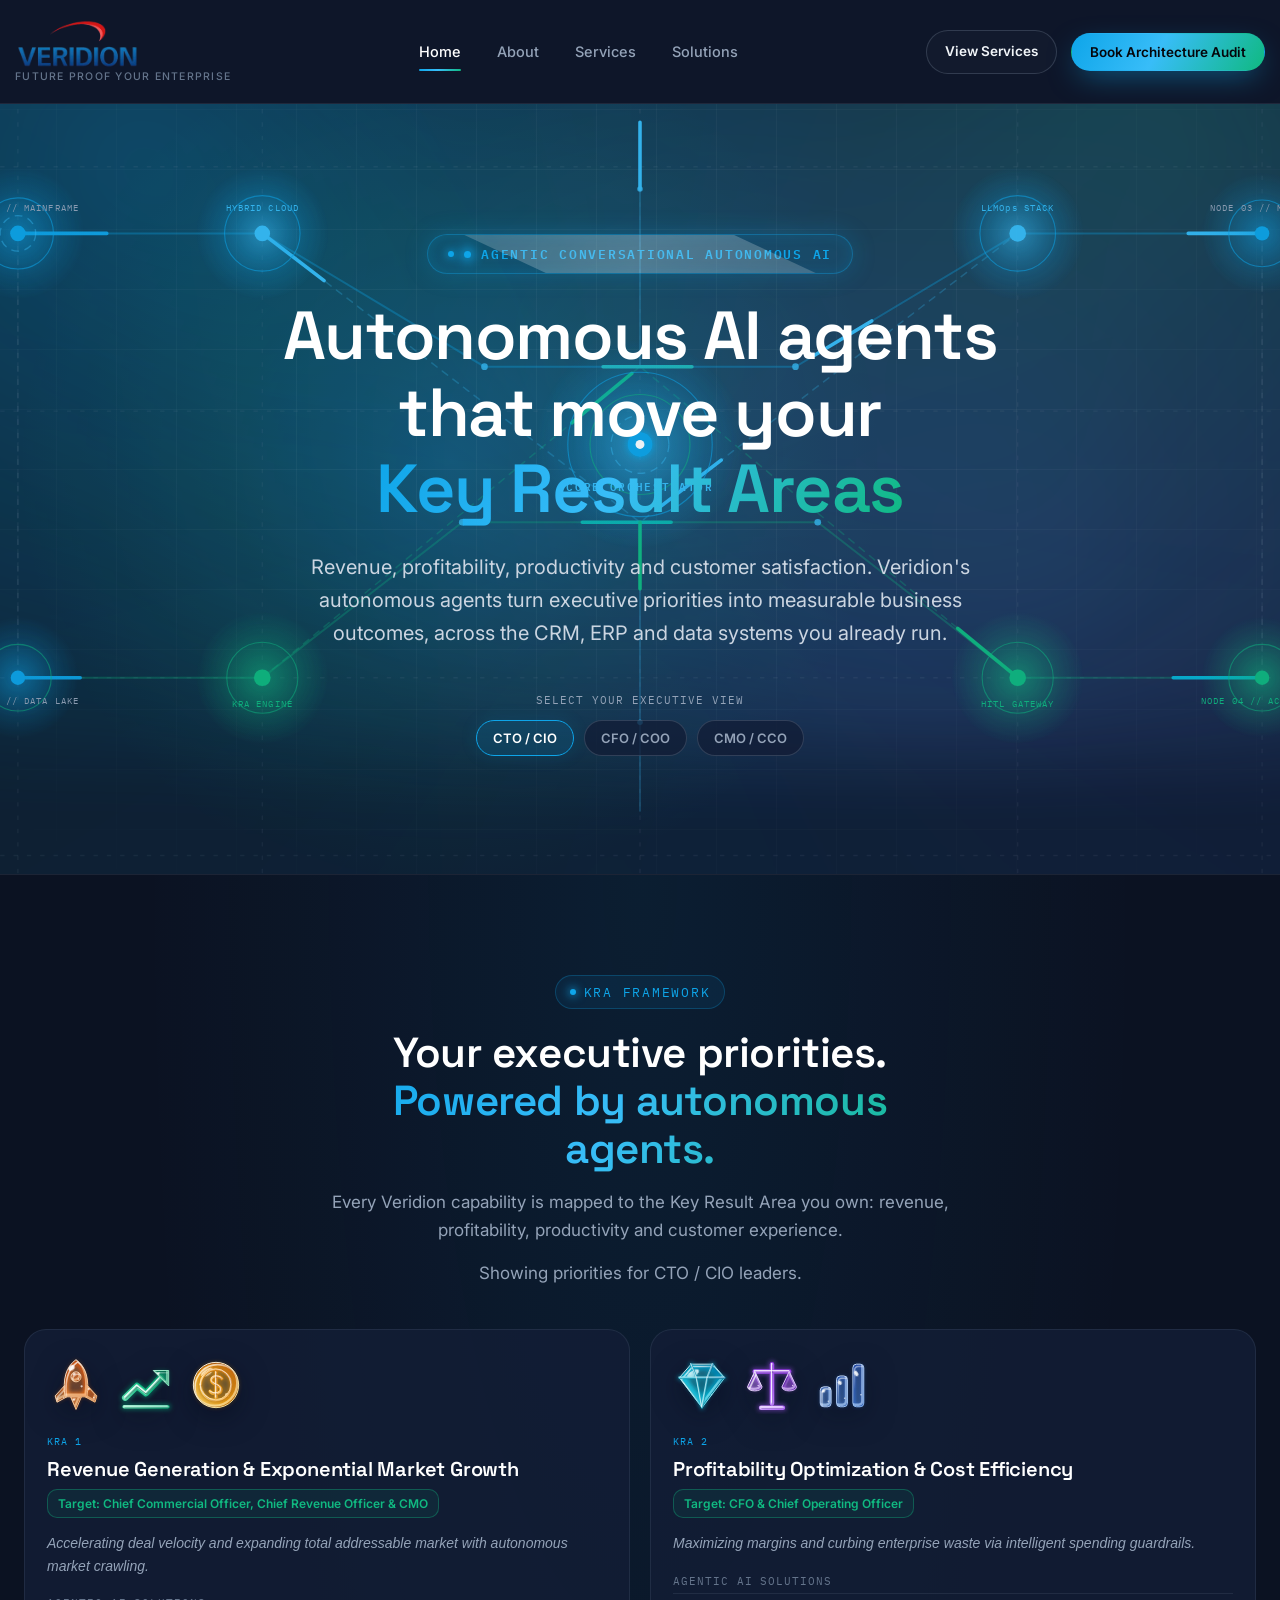
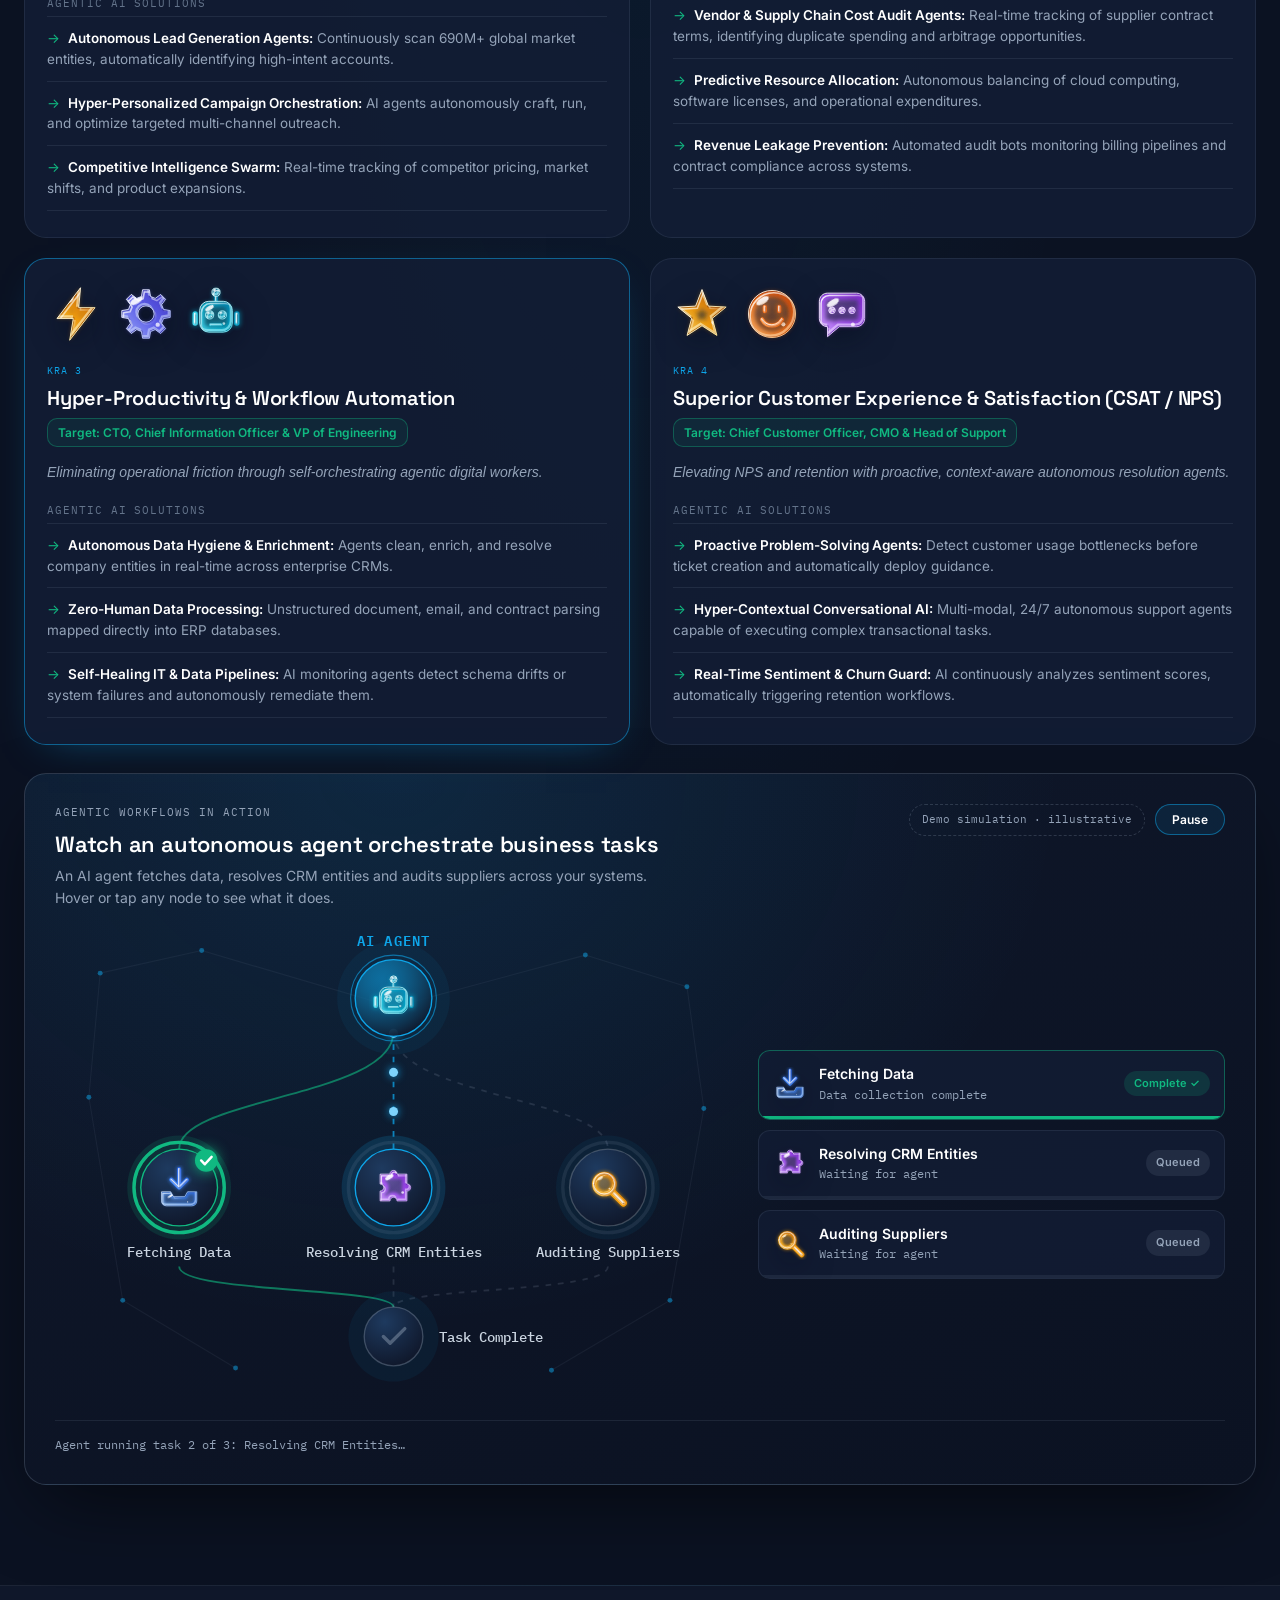
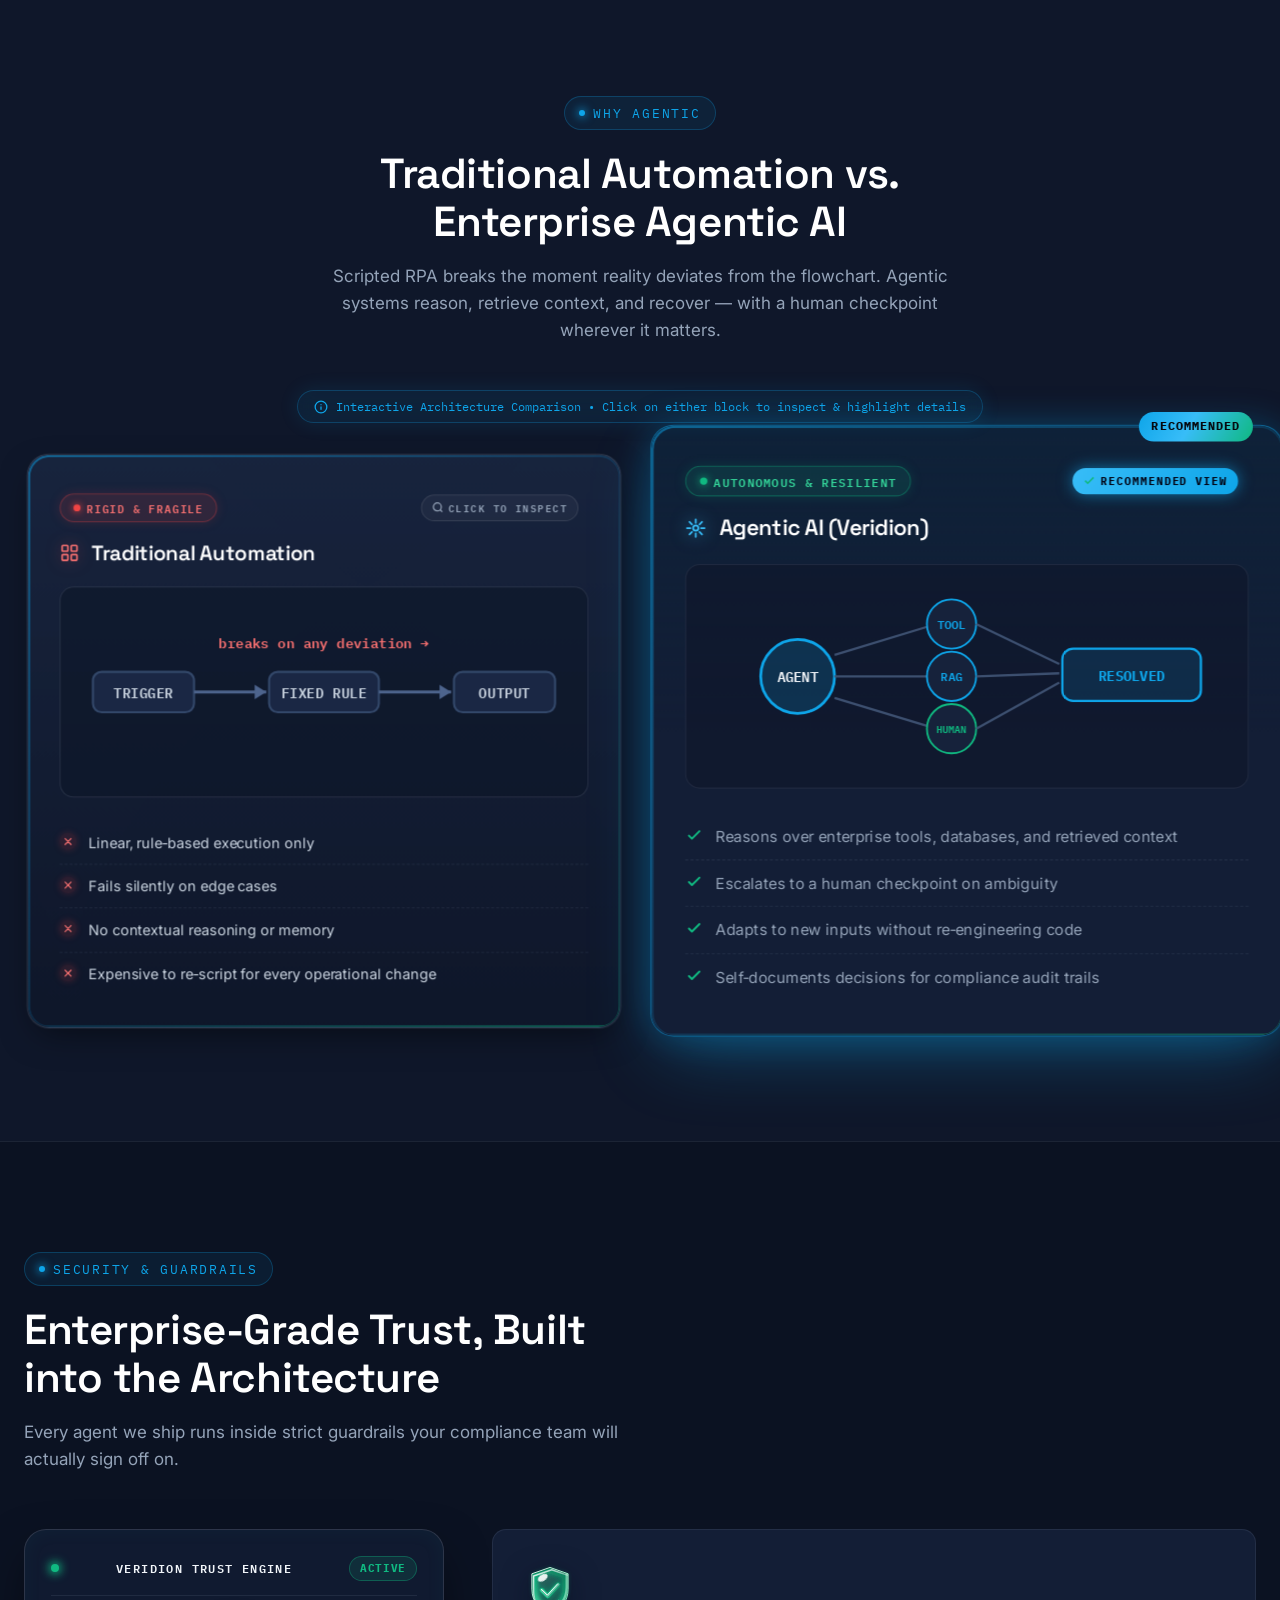
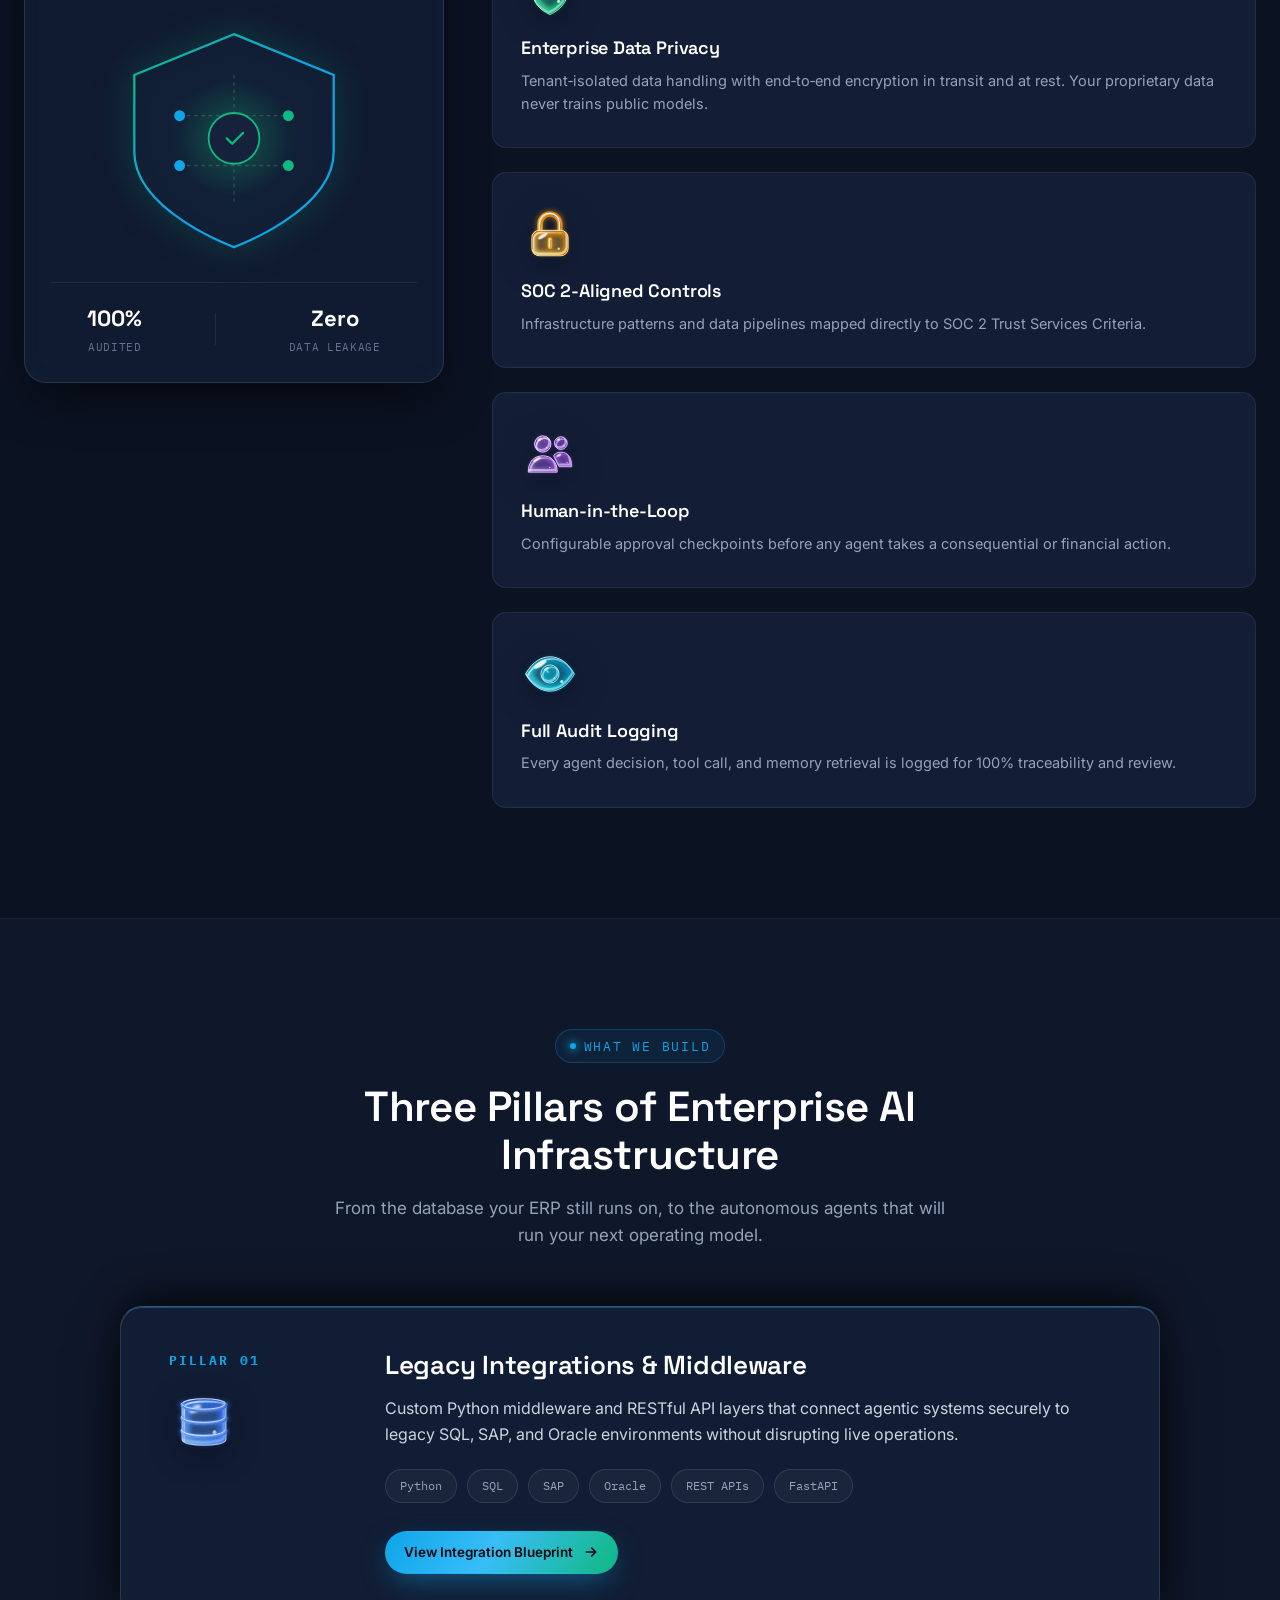
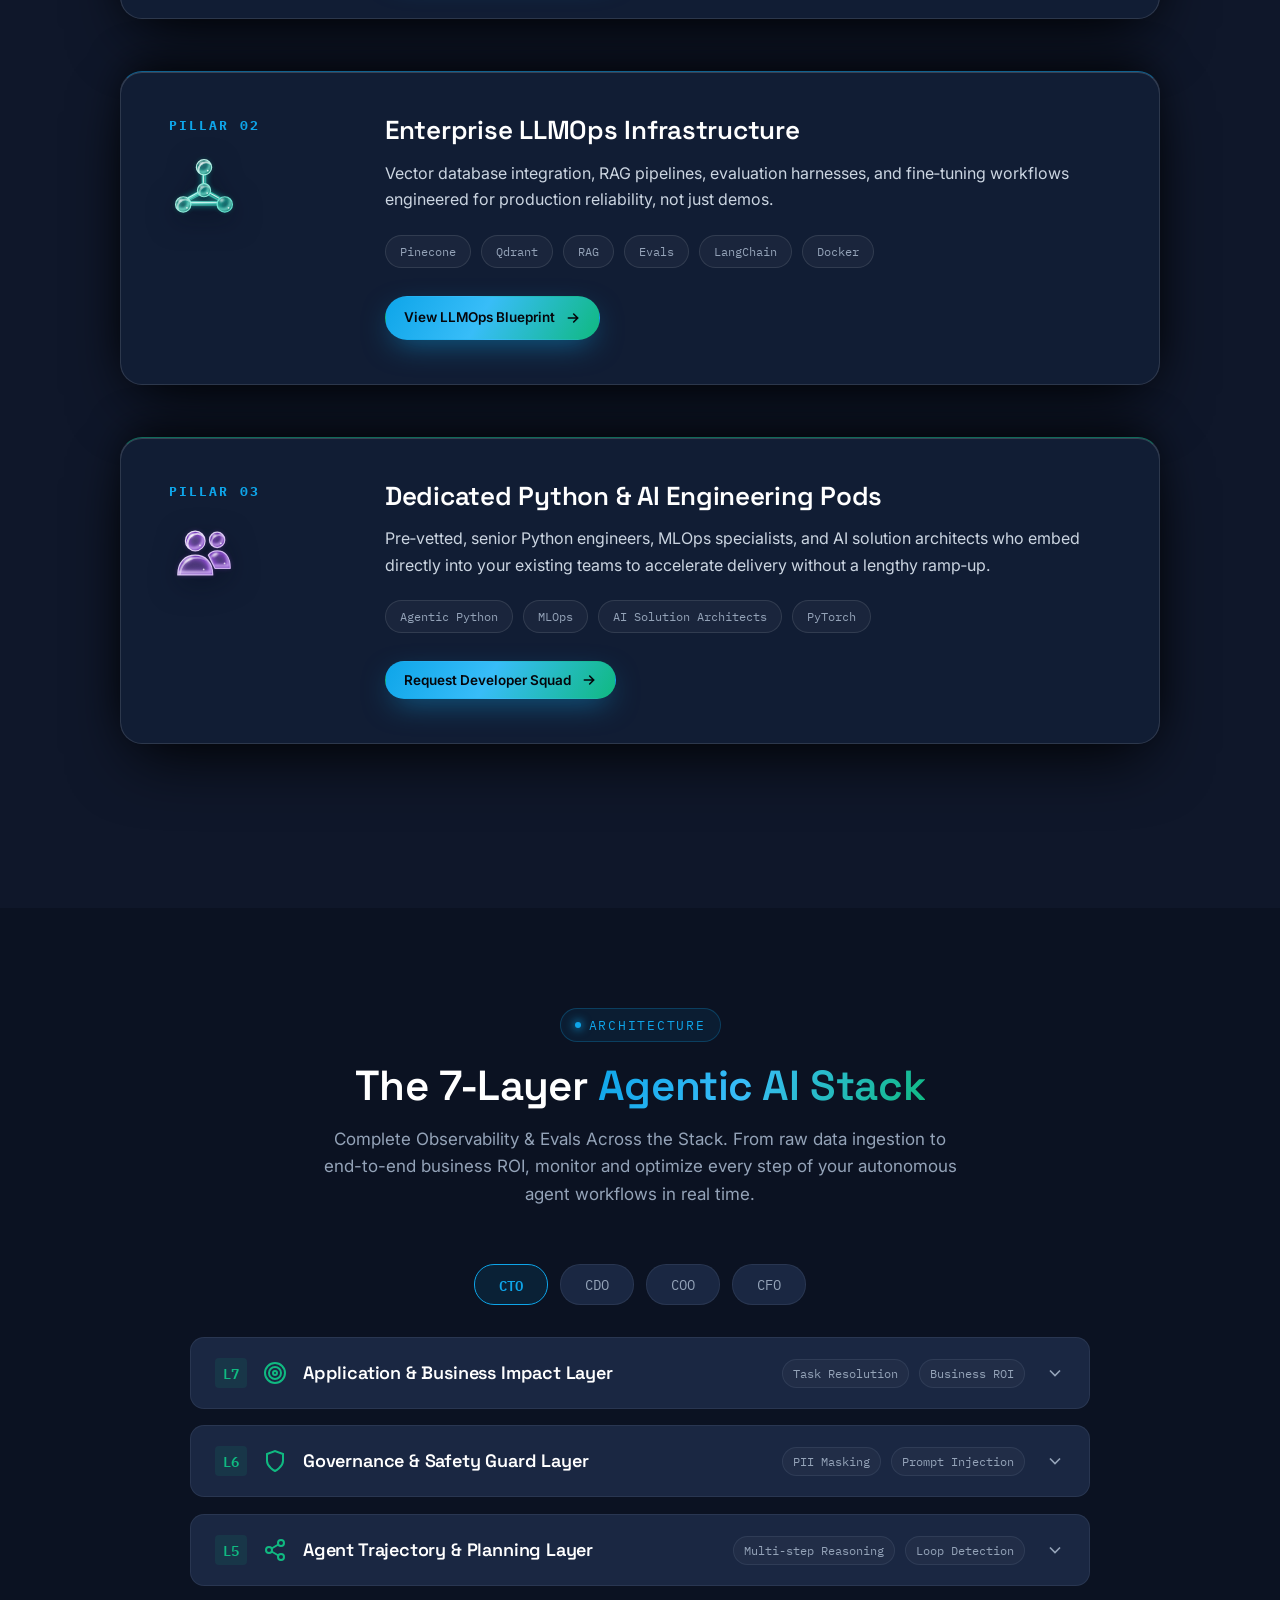
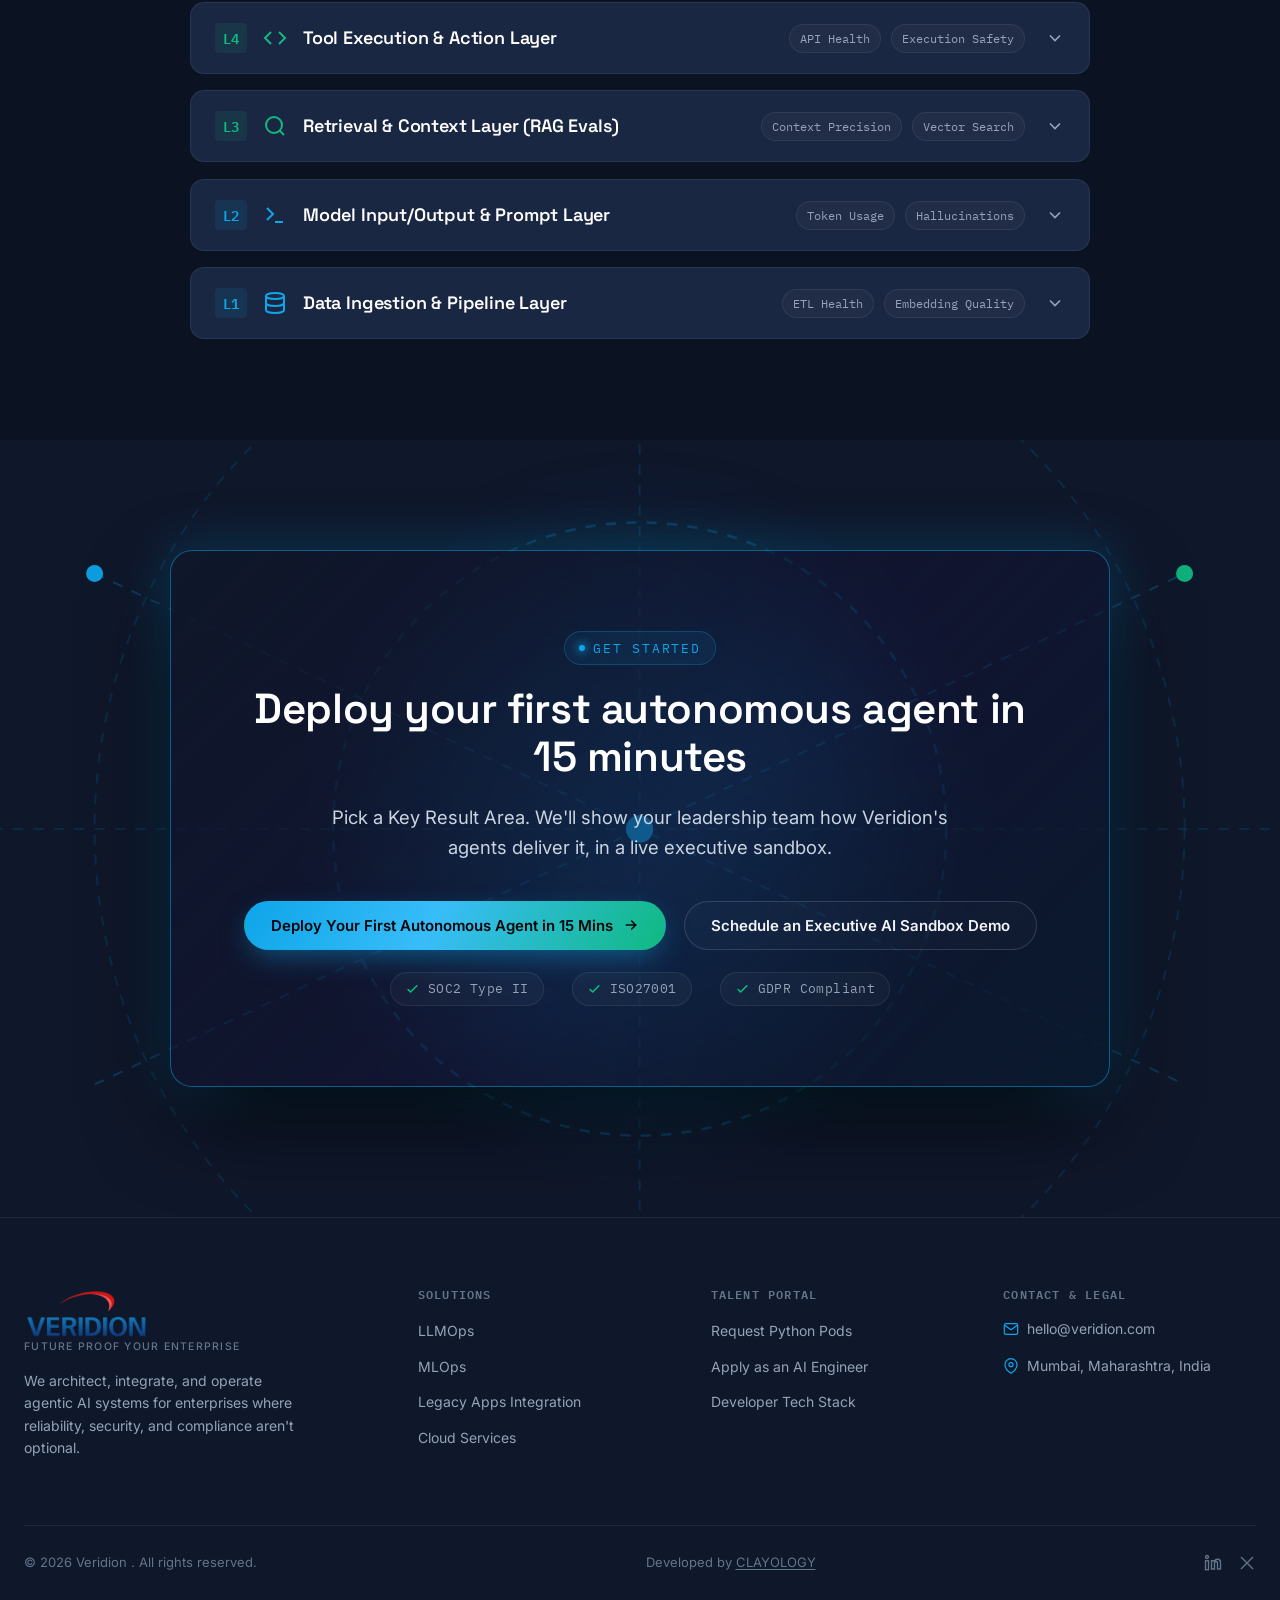
==== commit 8c8c8413: "llp remove" ====
--- a/index.html
+++ b/index.html
@@ -4,7 +4,7 @@
 <head>
   <meta charset="UTF-8">
   <meta name="viewport" content="width=device-width, initial-scale=1.0">
-  <title>Veridion LLP | Enterprise AI for Measurable Business Outcomes</title>
+  <title>Veridion | Enterprise AI for Measurable Business Outcomes</title>
   <meta name="description"
     content="See how Veridion's enterprise AI agents can support growth, efficiency, and customer experience—with practical executive outcomes and a transparent ROI estimate.">
   <link rel="preconnect" href="https://fonts.googleapis.com">
@@ -3438,7 +3438,7 @@
           <h4>Talent Portal</h4>
           <ul>
             <li><a href="#" data-open-booking>Request Python Pods</a></li>
-            <li><a href="mailto:careers@veridionllp.com">Apply as an AI Engineer</a></li>
+            <li><a href="mailto:careers@veridion.com">Apply as an AI Engineer</a></li>
             <li><a href="#ecosystem">Developer Tech Stack</a></li>
           </ul>
         </div>
@@ -3447,11 +3447,11 @@
         <div class="footer-col">
           <h4>Contact &amp; Legal</h4>
           <ul>
-            <li><a href="mailto:hello@veridionllp.com" class="footer-contact-link"><svg viewBox="0 0 24 24" fill="none"
+            <li><a href="mailto:hello@veridion.com" class="footer-contact-link"><svg viewBox="0 0 24 24" fill="none"
                   stroke="currentColor" stroke-width="1.8" width="16" height="16">
                   <path d="M4 4h16c1.1 0 2 .9 2 2v12c0 1.1-.9 2-2 2H4c-1.1 0-2-.9-2-2V6c0-1.1.9-2 2-2z" />
                   <polyline points="22,6 12,13 2,6" />
-                </svg>hello@veridionllp.com</a></li>
+                </svg>hello@veridion.com</a></li>
             <li><span class="footer-location"><svg viewBox="0 0 24 24" fill="none" stroke="currentColor"
                   stroke-width="1.8" width="16" height="16">
                   <path d="M21 10c0 7-9 13-9 13s-9-6-9-13a9 9 0 0 1 18 0z" />
@@ -3462,7 +3462,7 @@
       </div>
 
       <div class="footer-bottom">
-        <span>© 2026 Veridion LLP. All rights reserved.</span>
+        <span>© 2026 Veridion . All rights reserved.</span>
         <span class="footer-credit">Developed by <a href="https://www.clayologyworks.in" target="_blank"
             rel="noopener noreferrer">CLAYOLOGY</a></span>
 
@@ -3494,10 +3494,10 @@
       <h3>Deploy your first autonomous agent</h3>
       <p style="font-size:14.5px;">Share a workflow you want to improve. Our team can help map the systems, guardrails,
         and a practical next step for an enterprise AI pilot.</p>
-      <a class="btn btn-primary btn-block" href="mailto:hello@veridionllp.com?subject=Executive%20AI%20session">Email us
+      <a class="btn btn-primary btn-block" href="mailto:hello@veridion.com?subject=Executive%20AI%20session">Email us
         to schedule</a>
-      <p class="modal-note">Prefer a note? <a href="mailto:hello@veridionllp.com"
-          style="color:var(--cyan);">hello@veridionllp.com</a></p>
+      <p class="modal-note">Prefer a note? <a href="mailto:hello@veridion.com"
+          style="color:var(--cyan);">hello@veridion.com</a></p>
     </div>
   </div>
 
